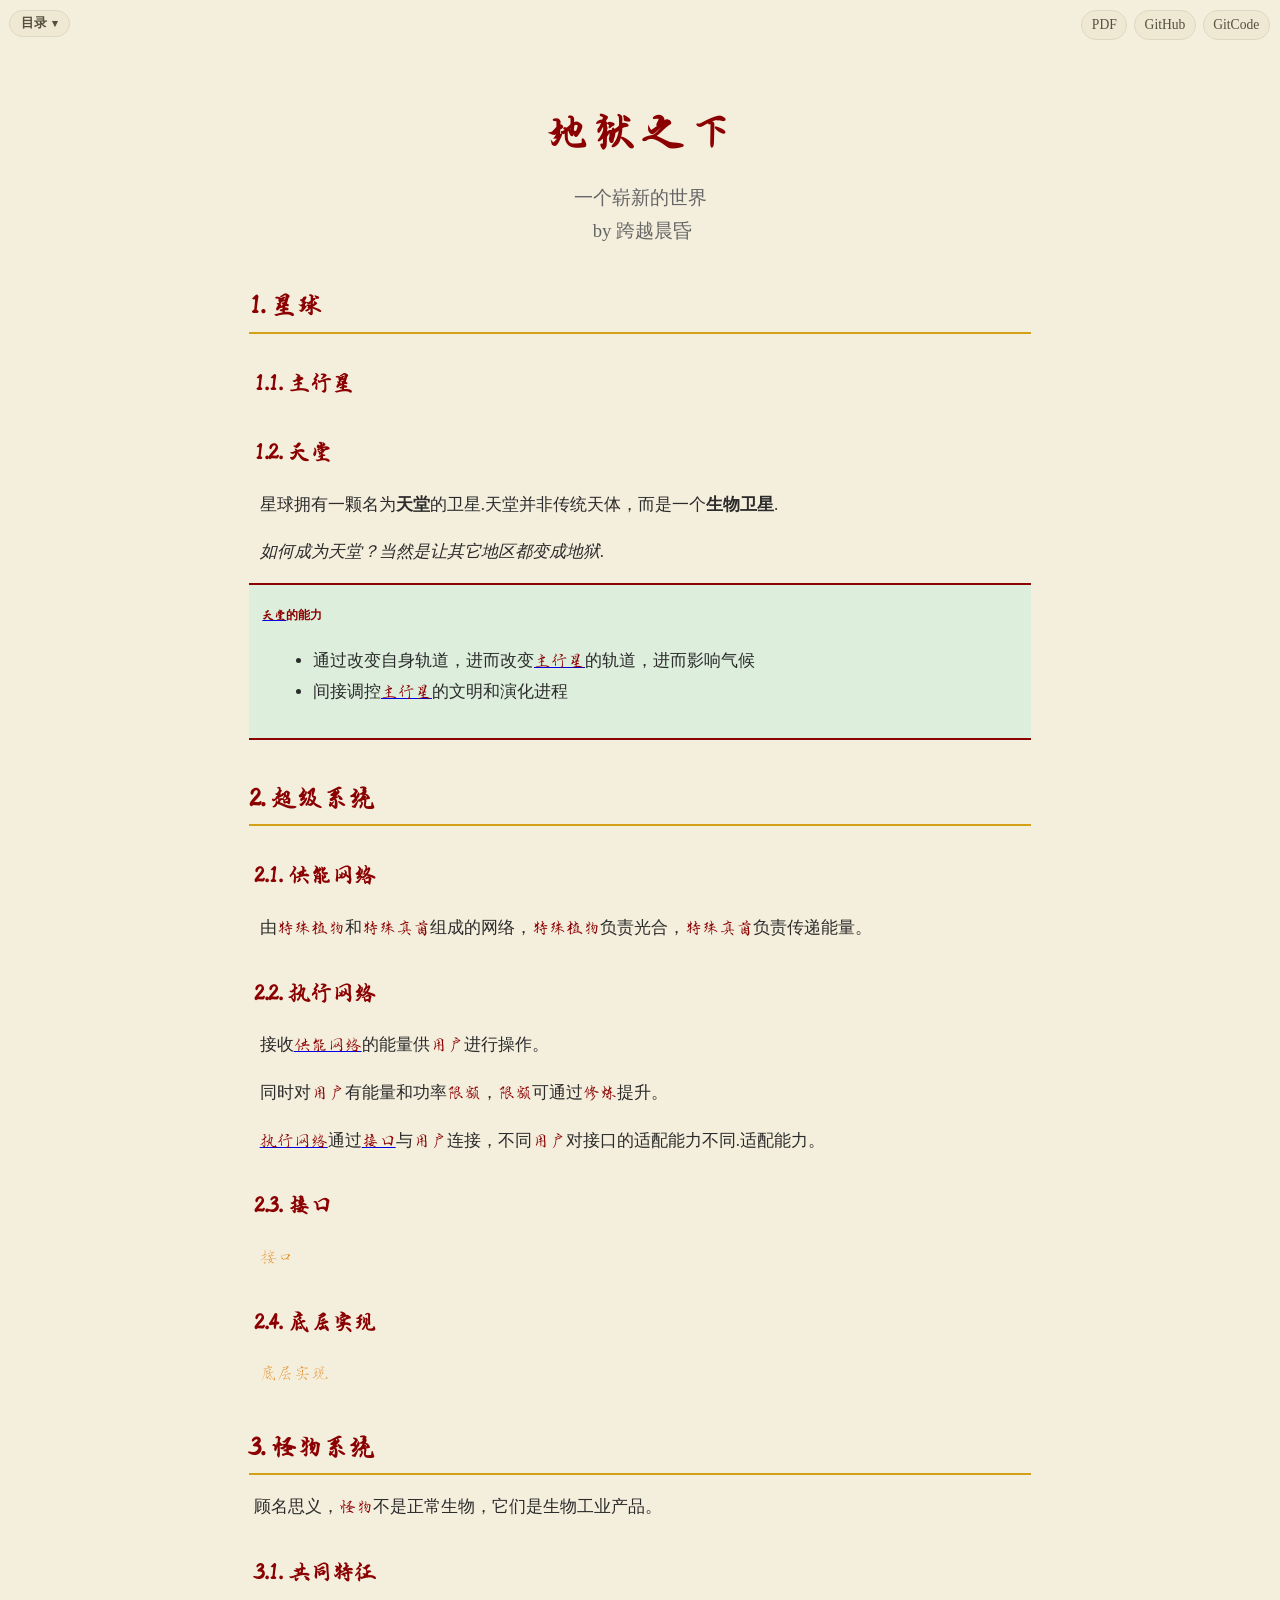
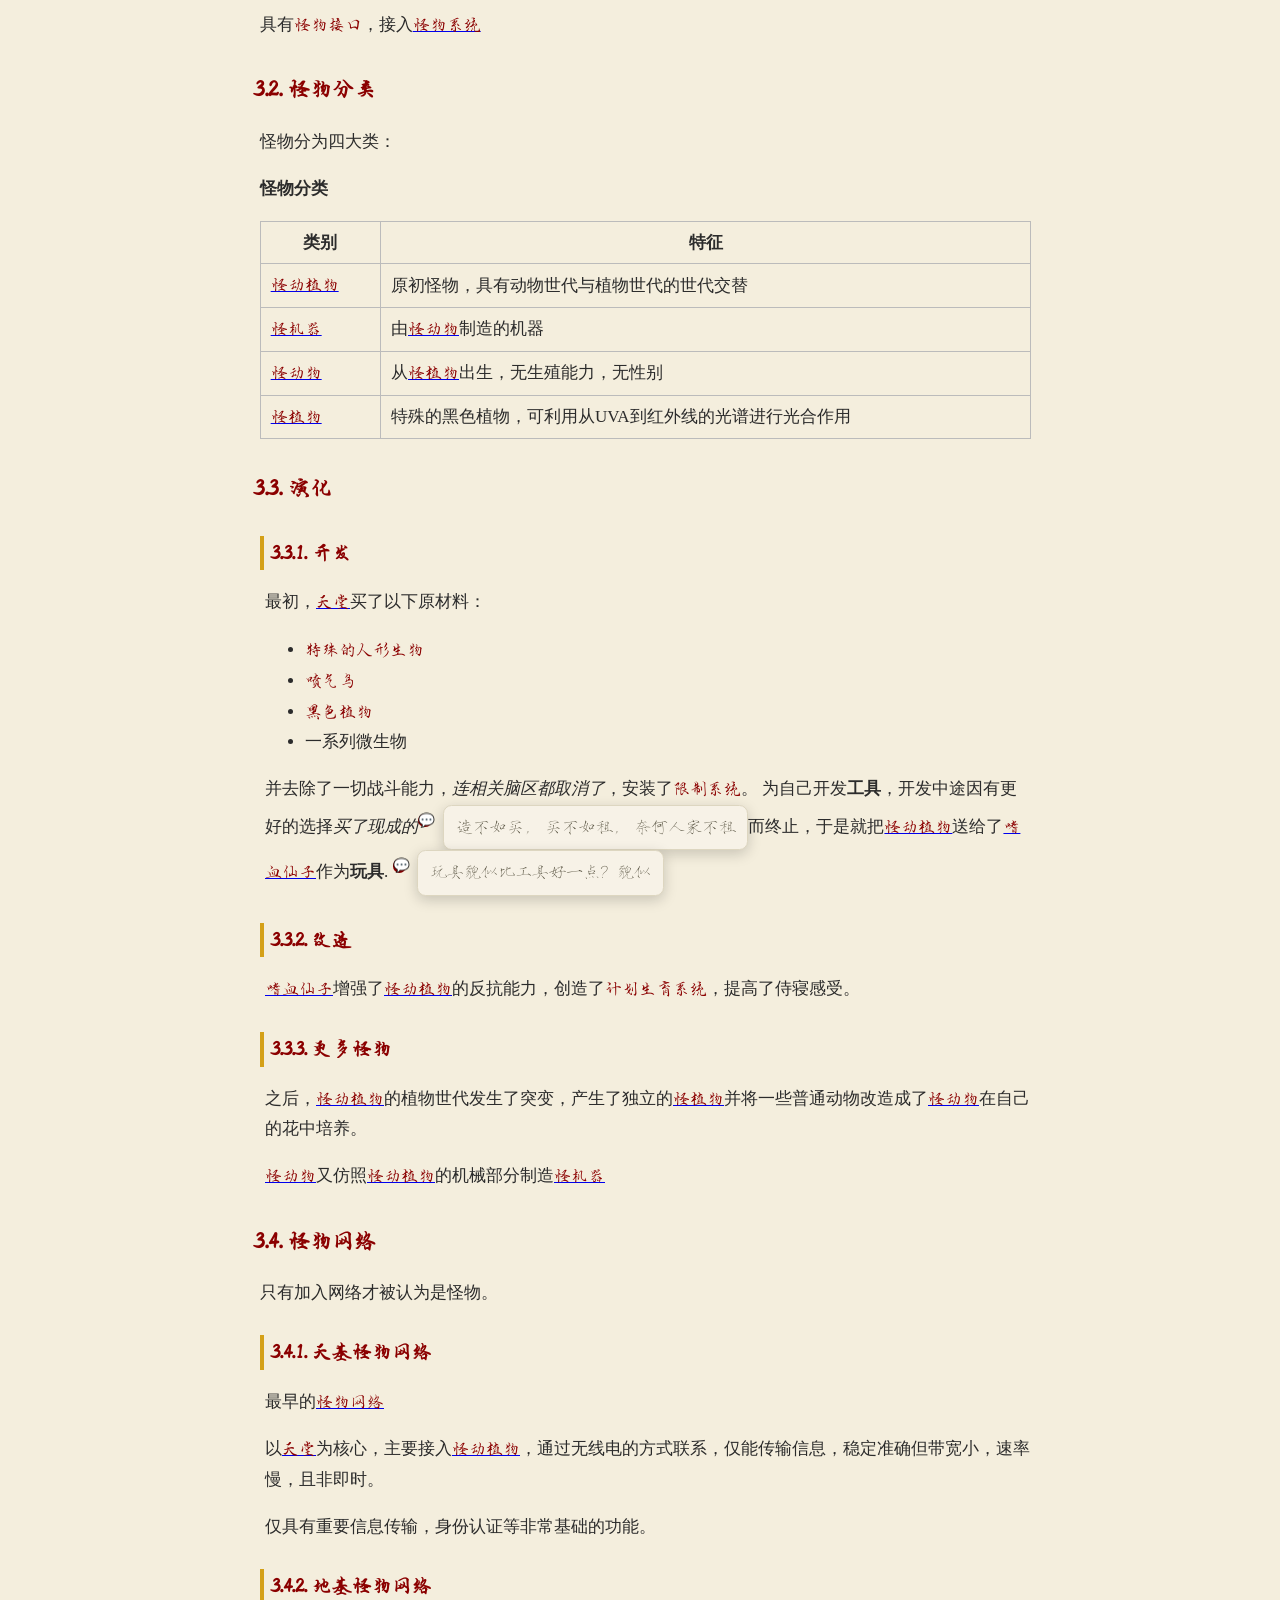
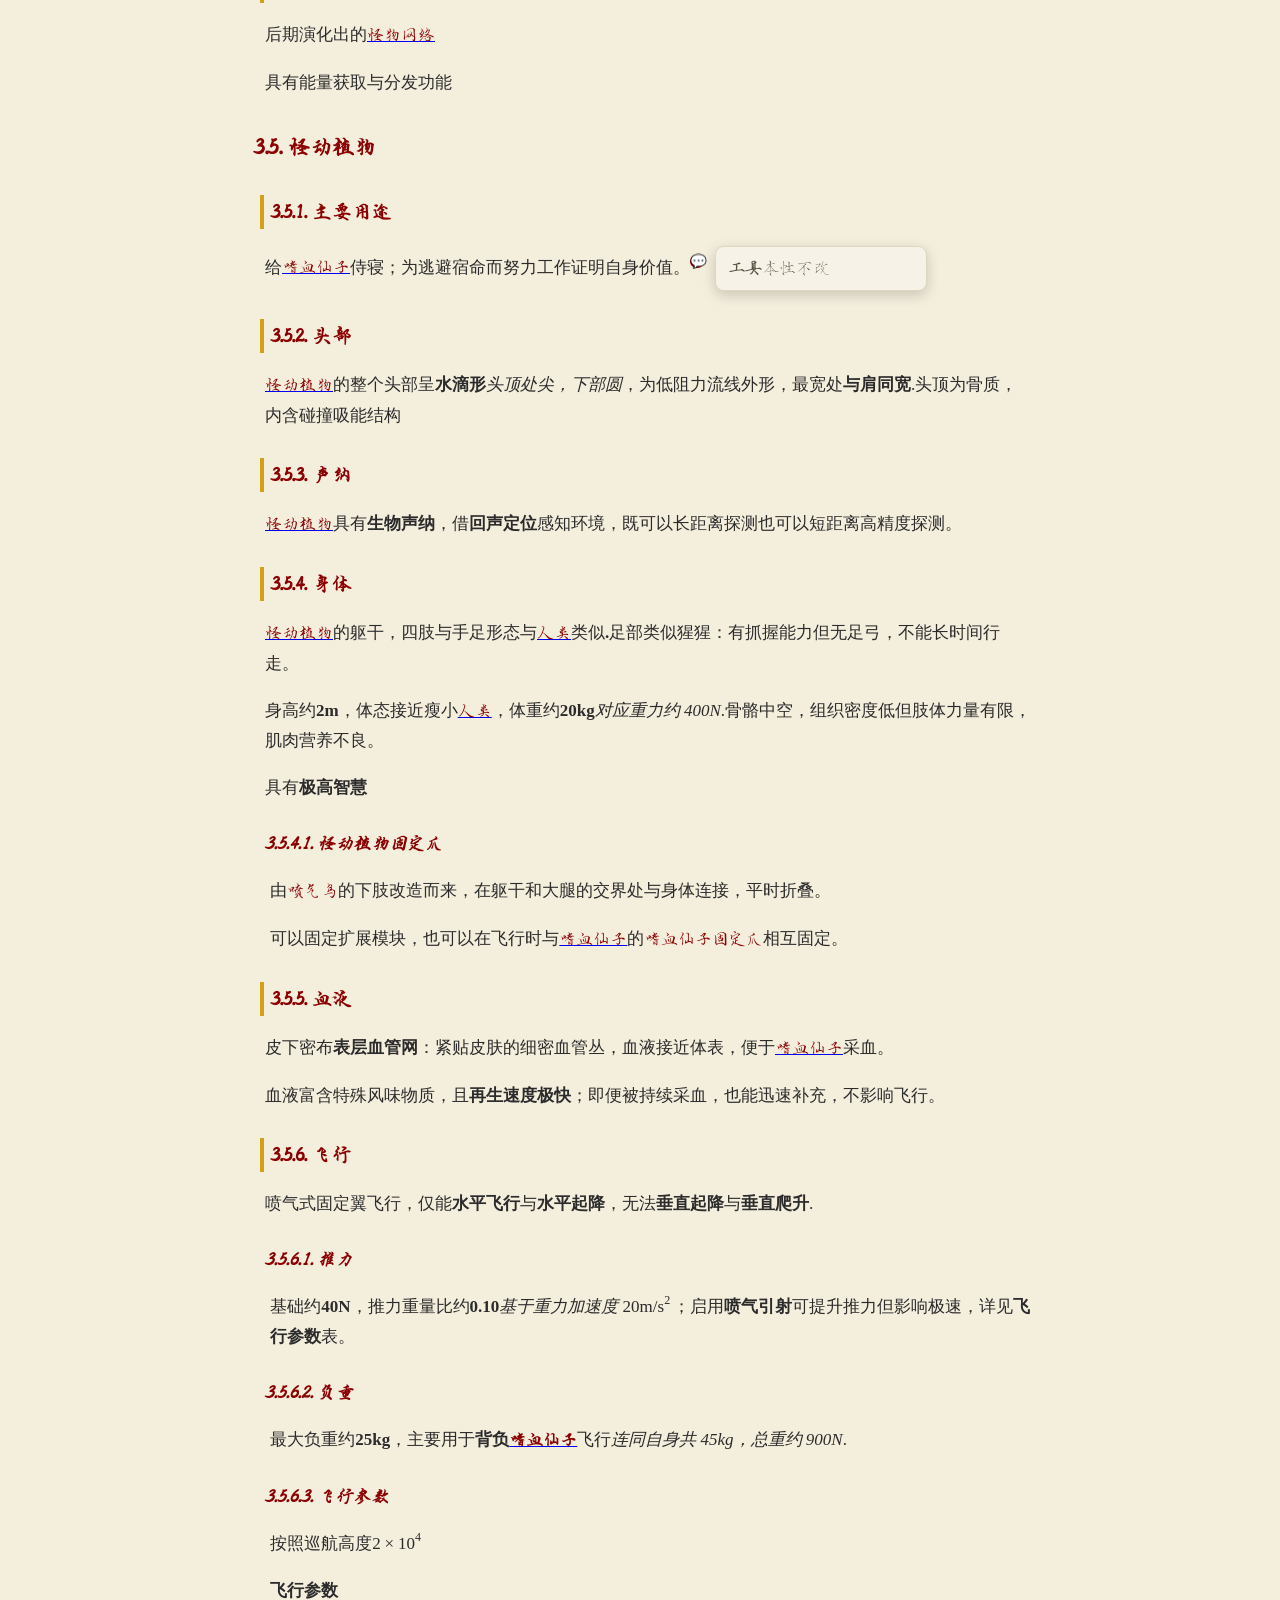
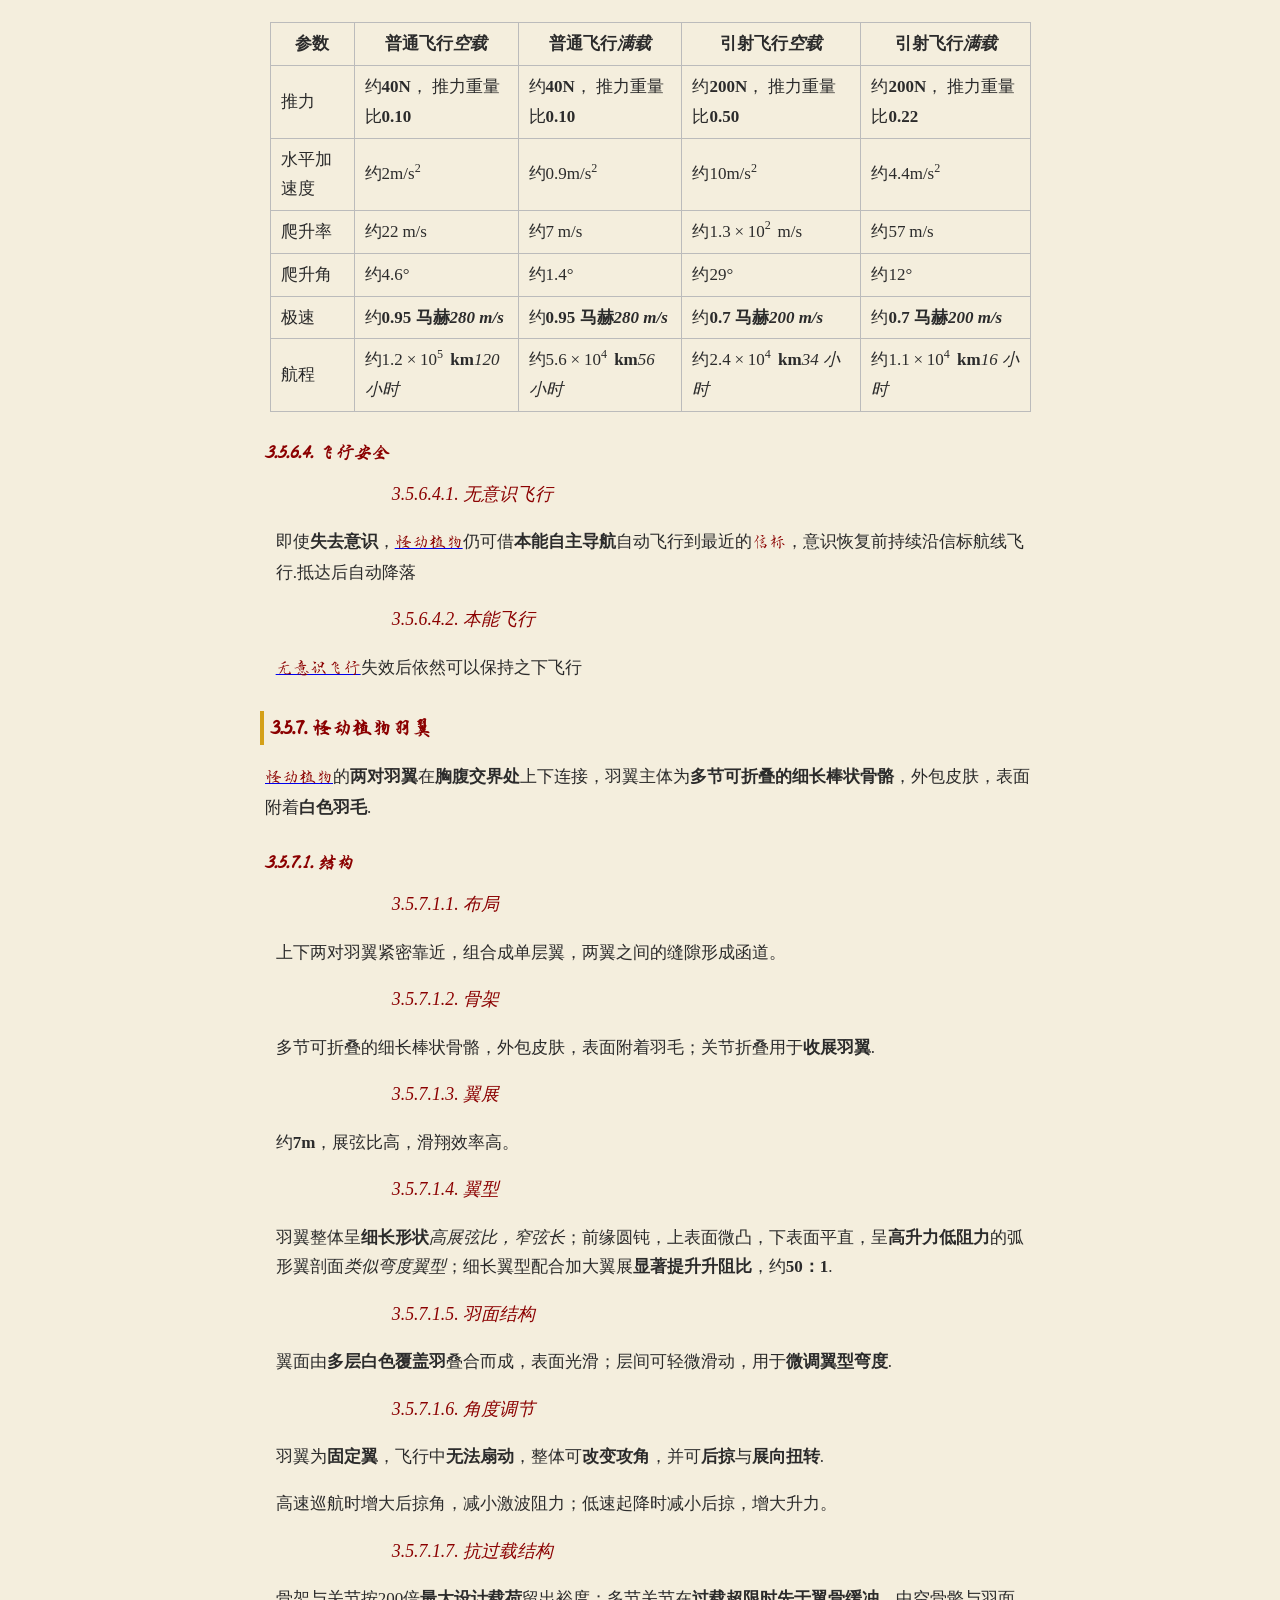
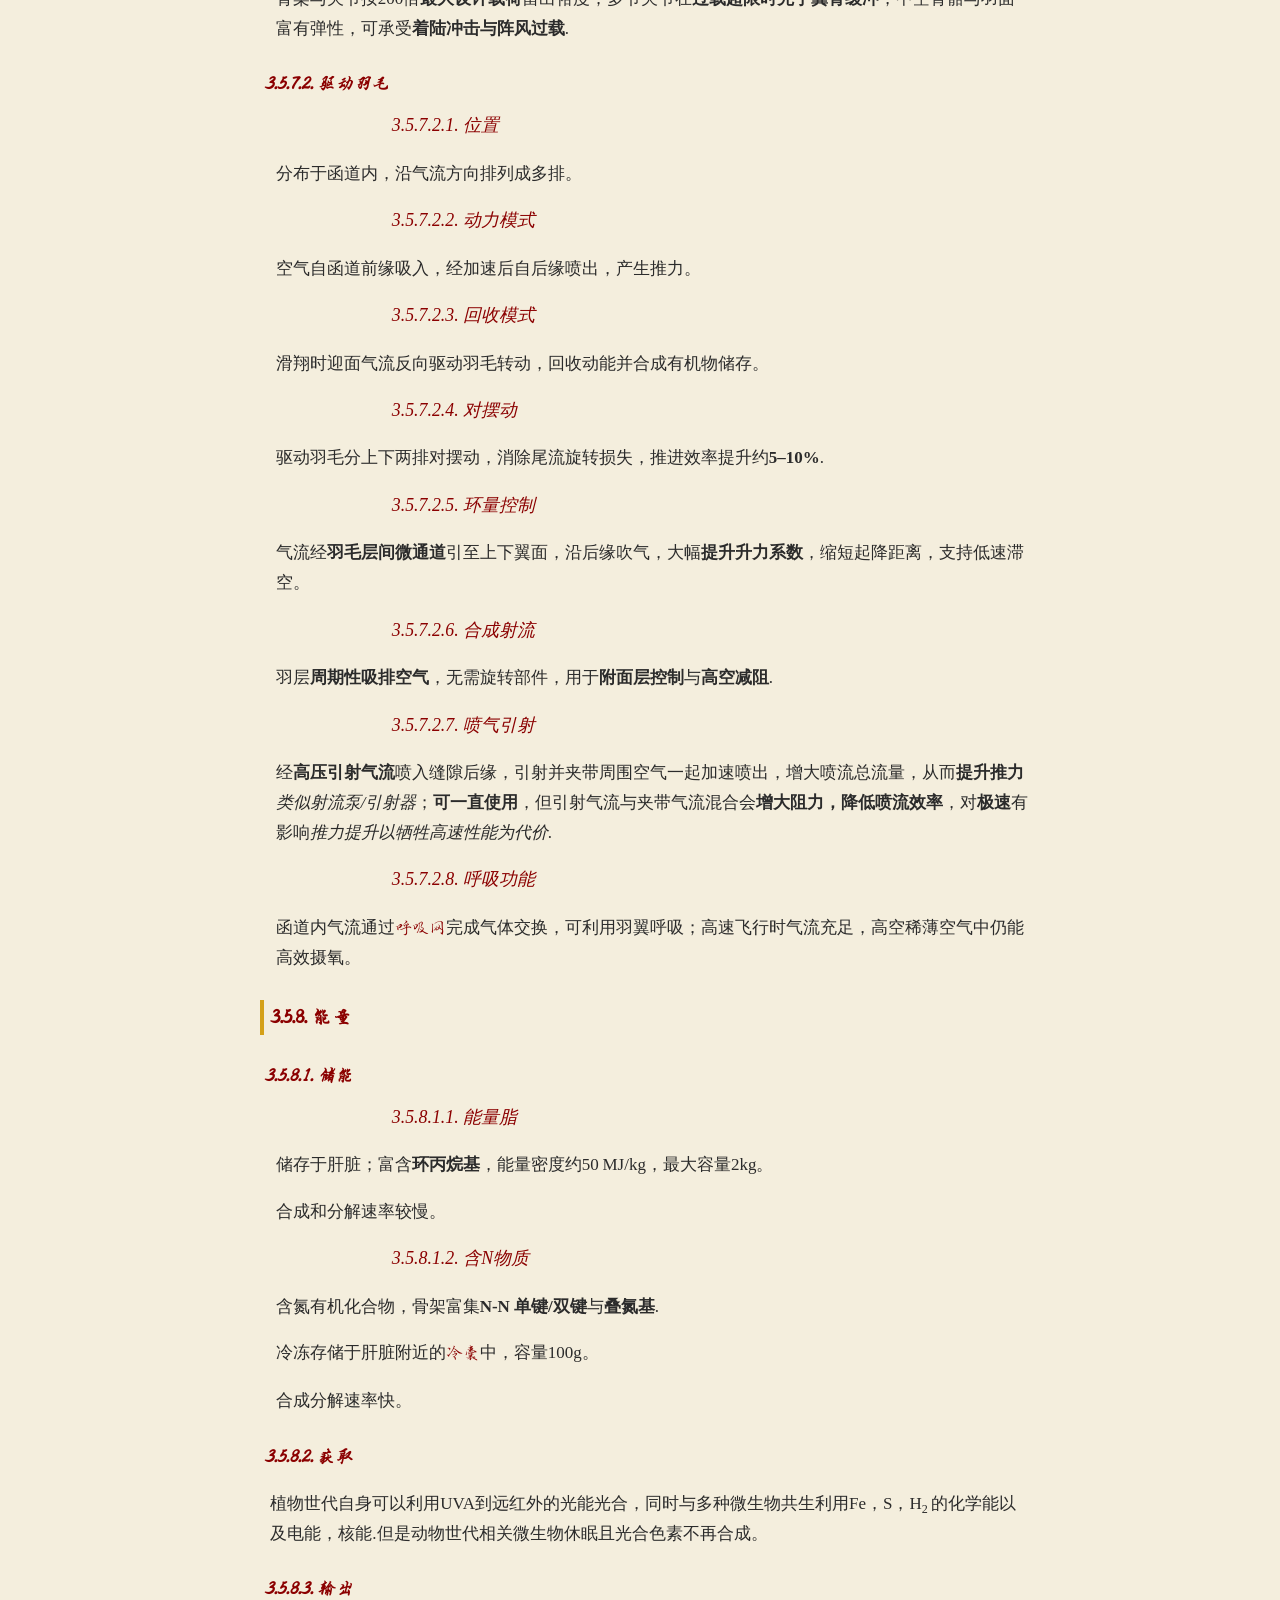
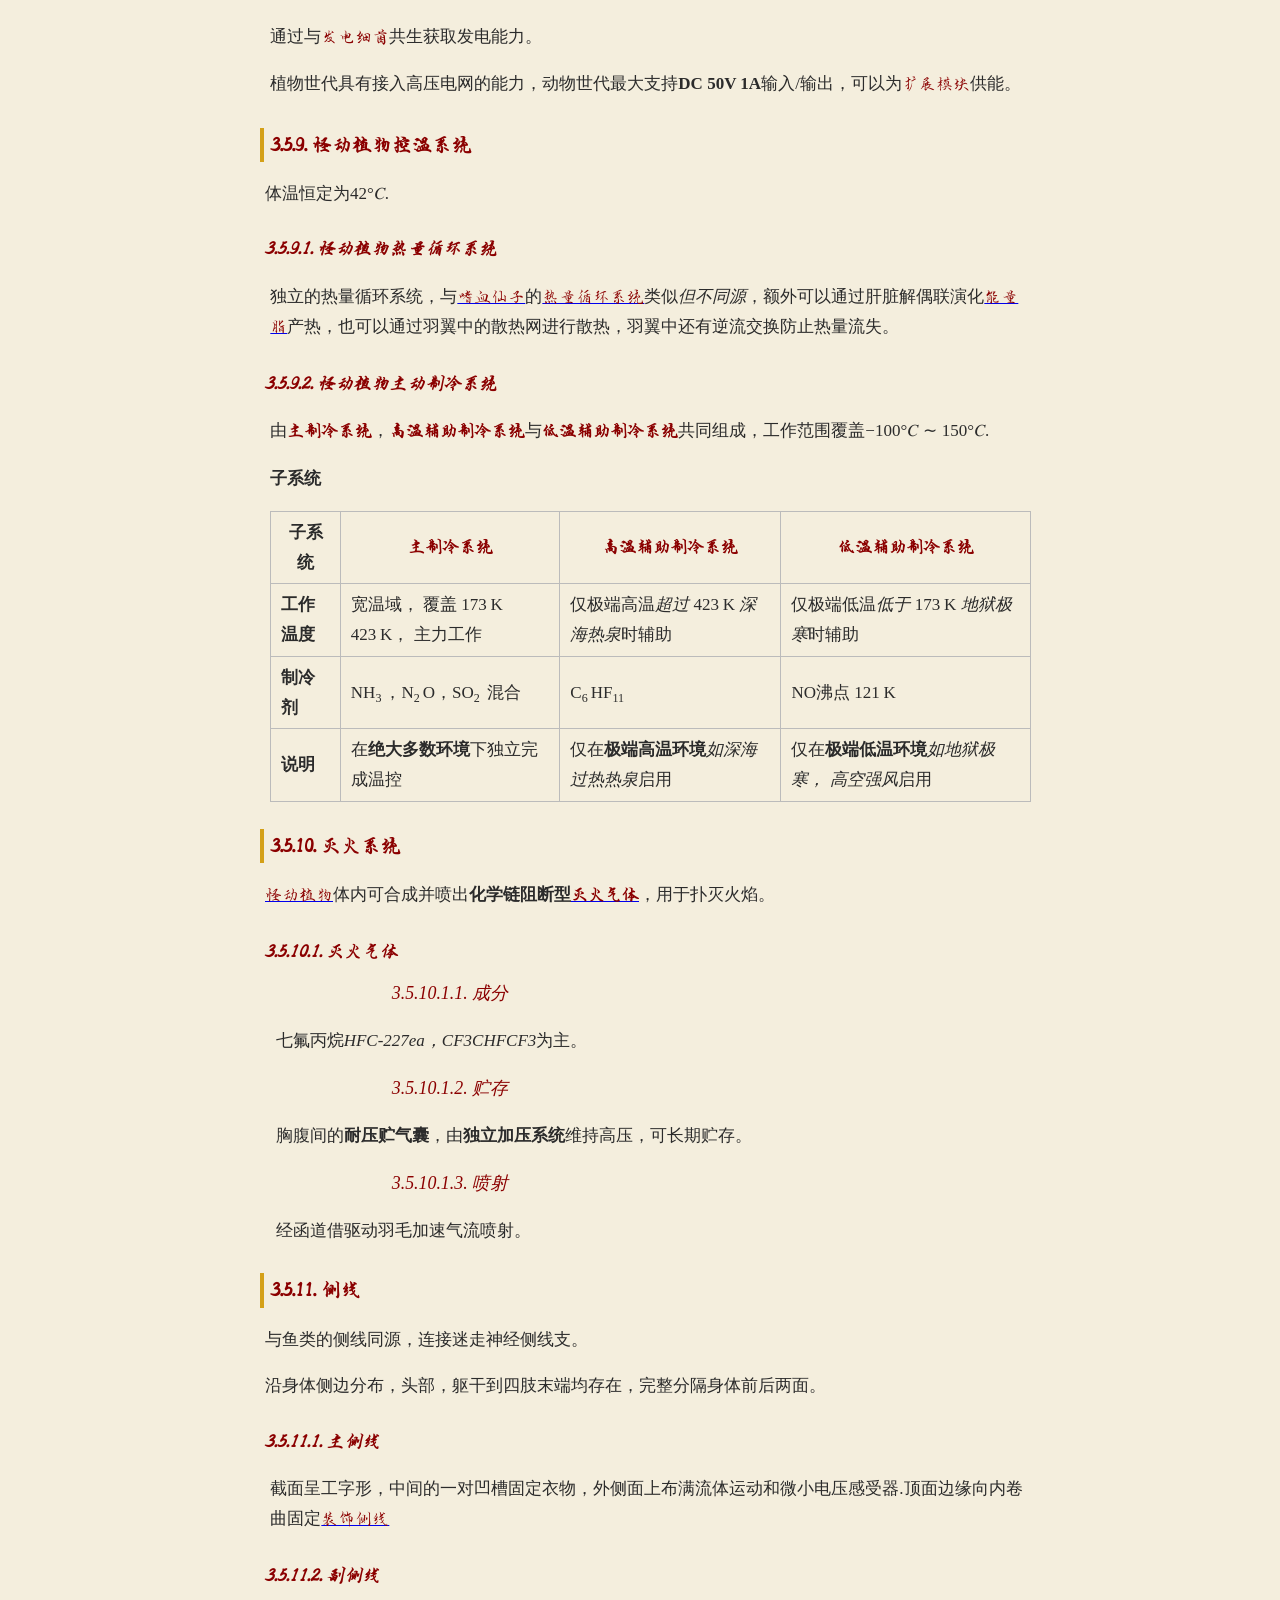
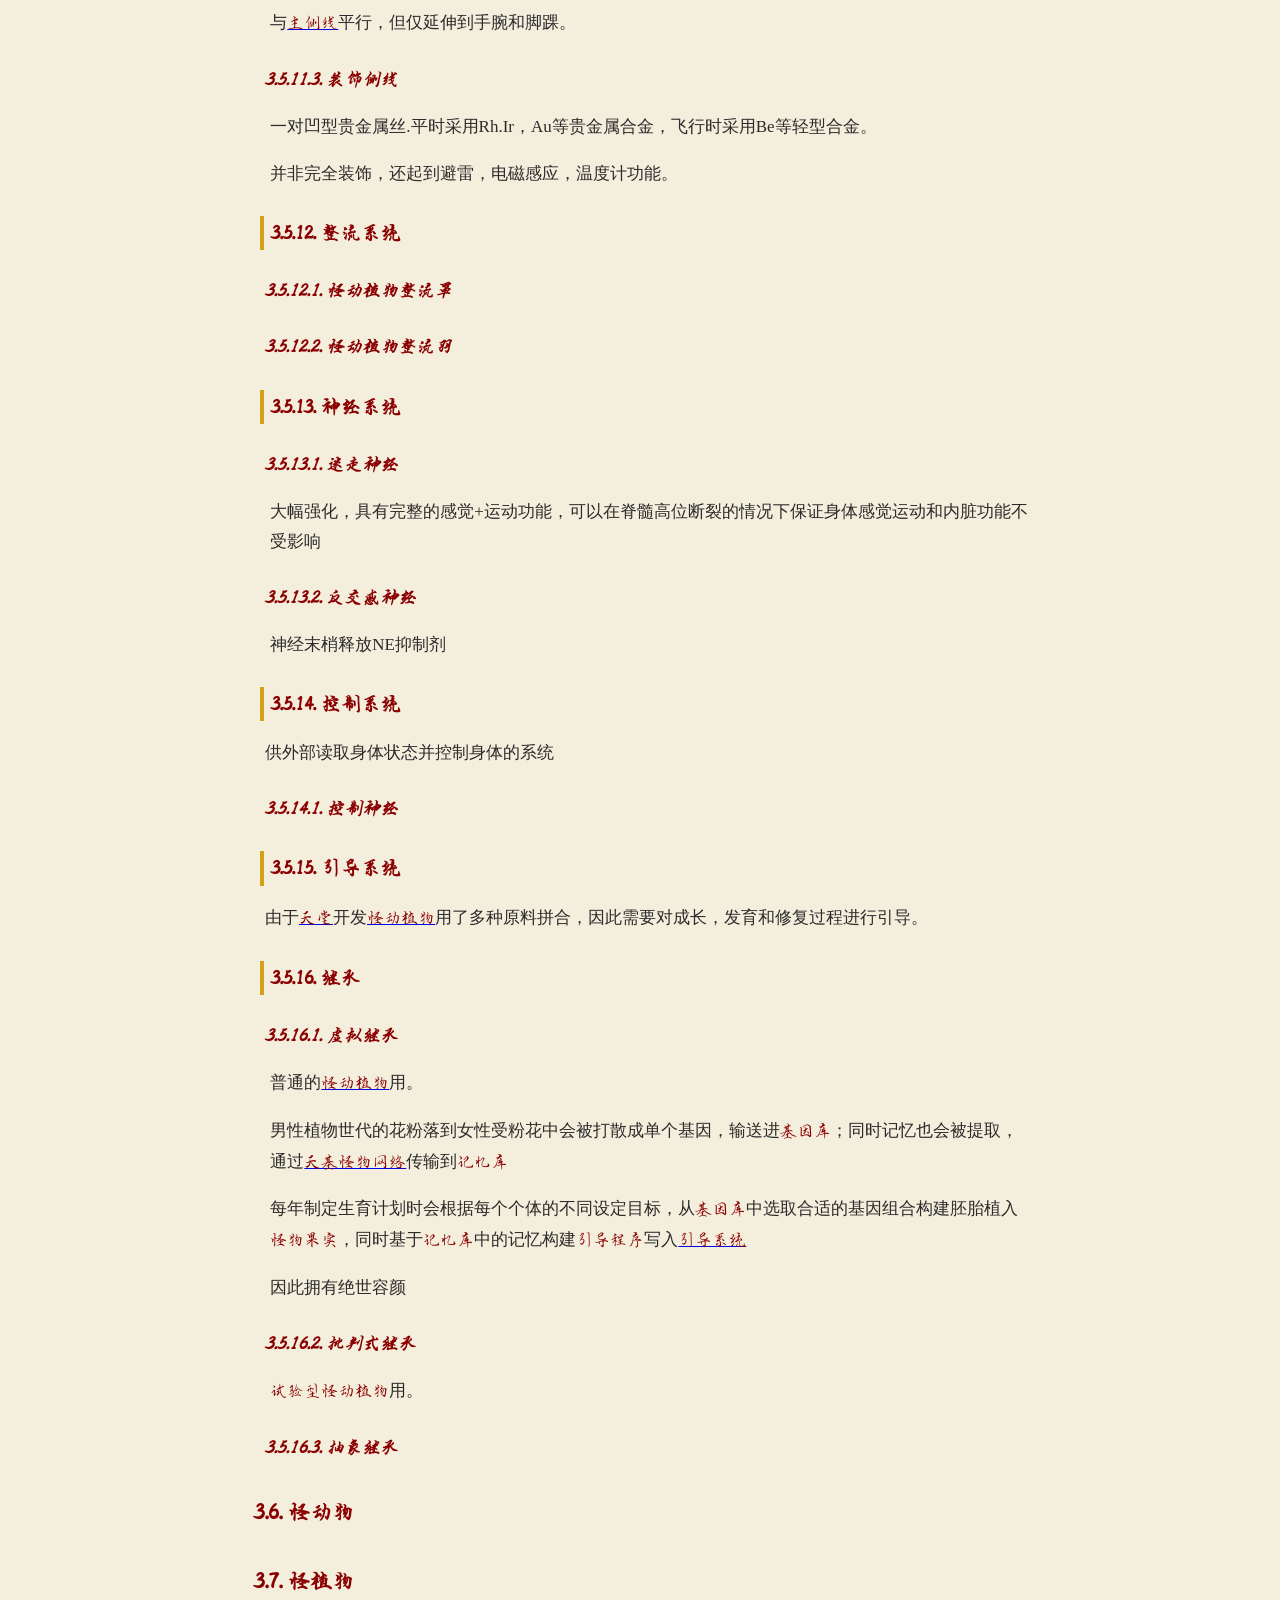
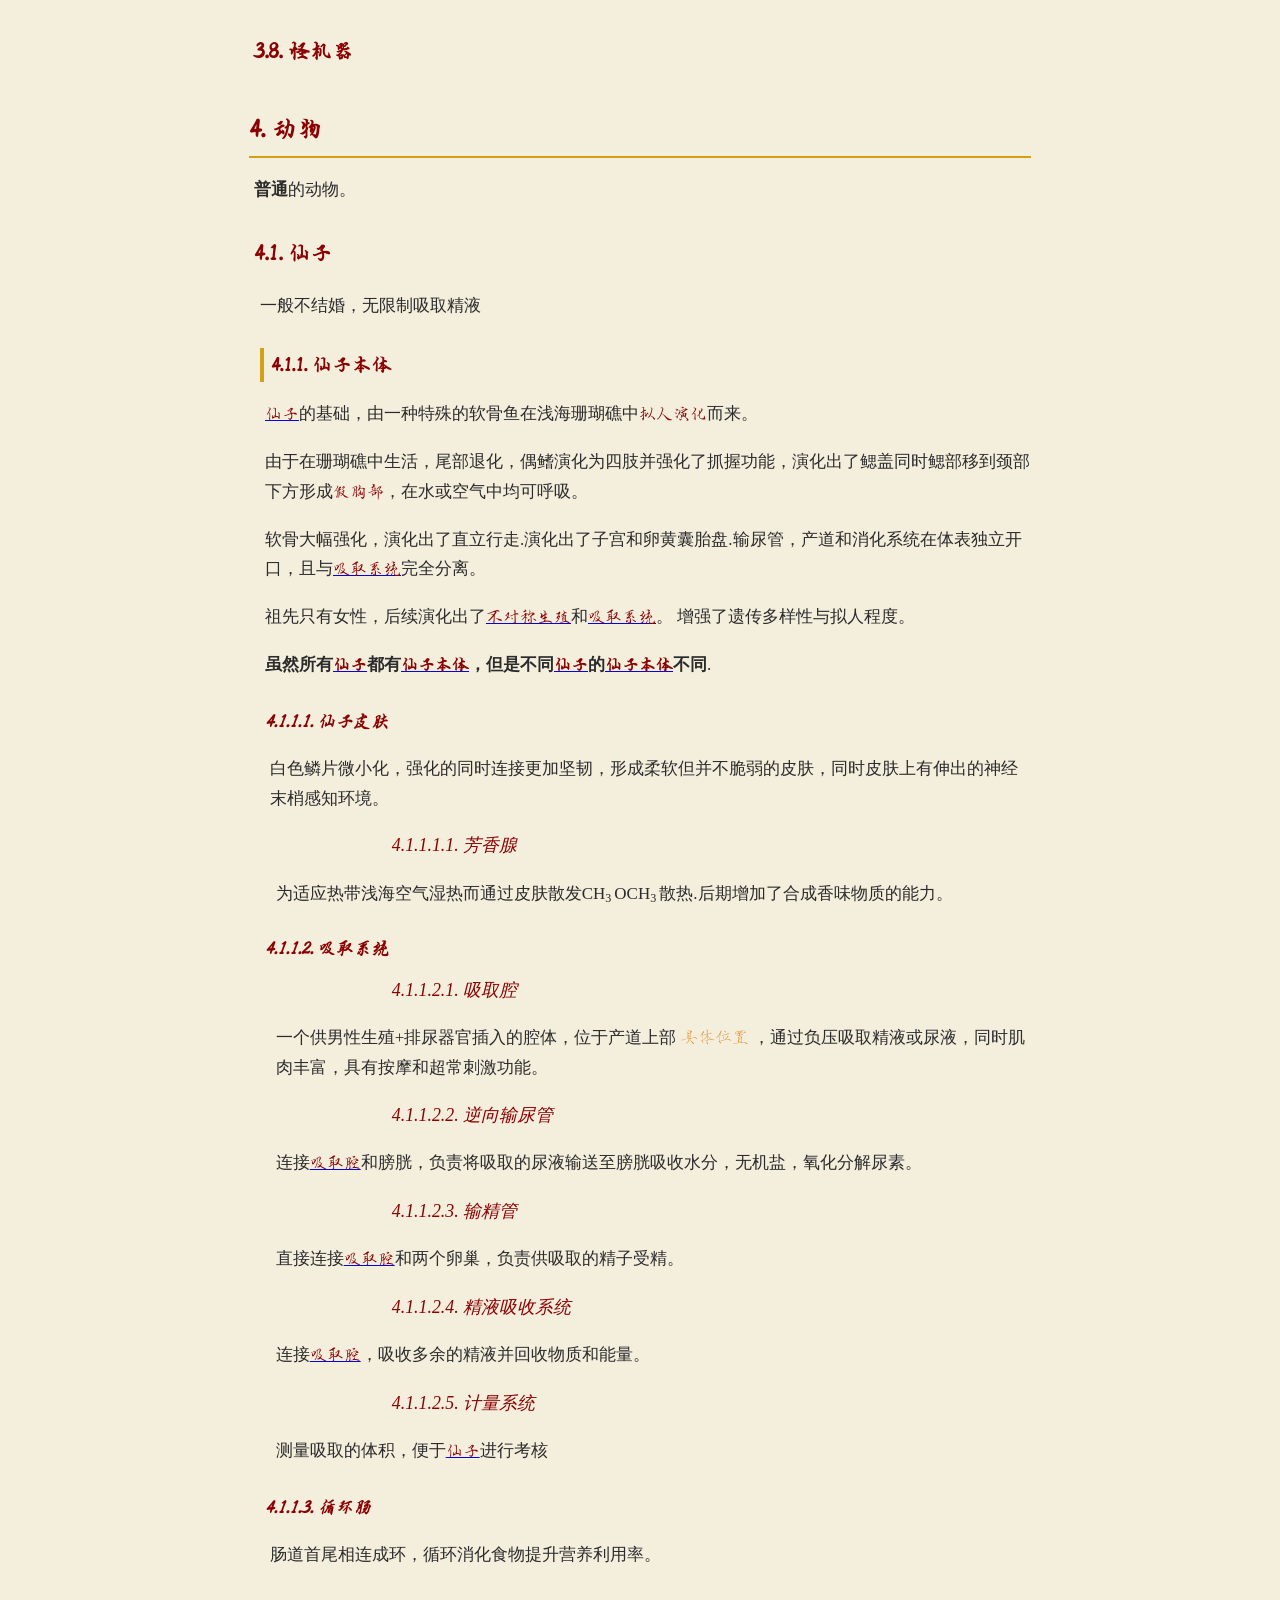
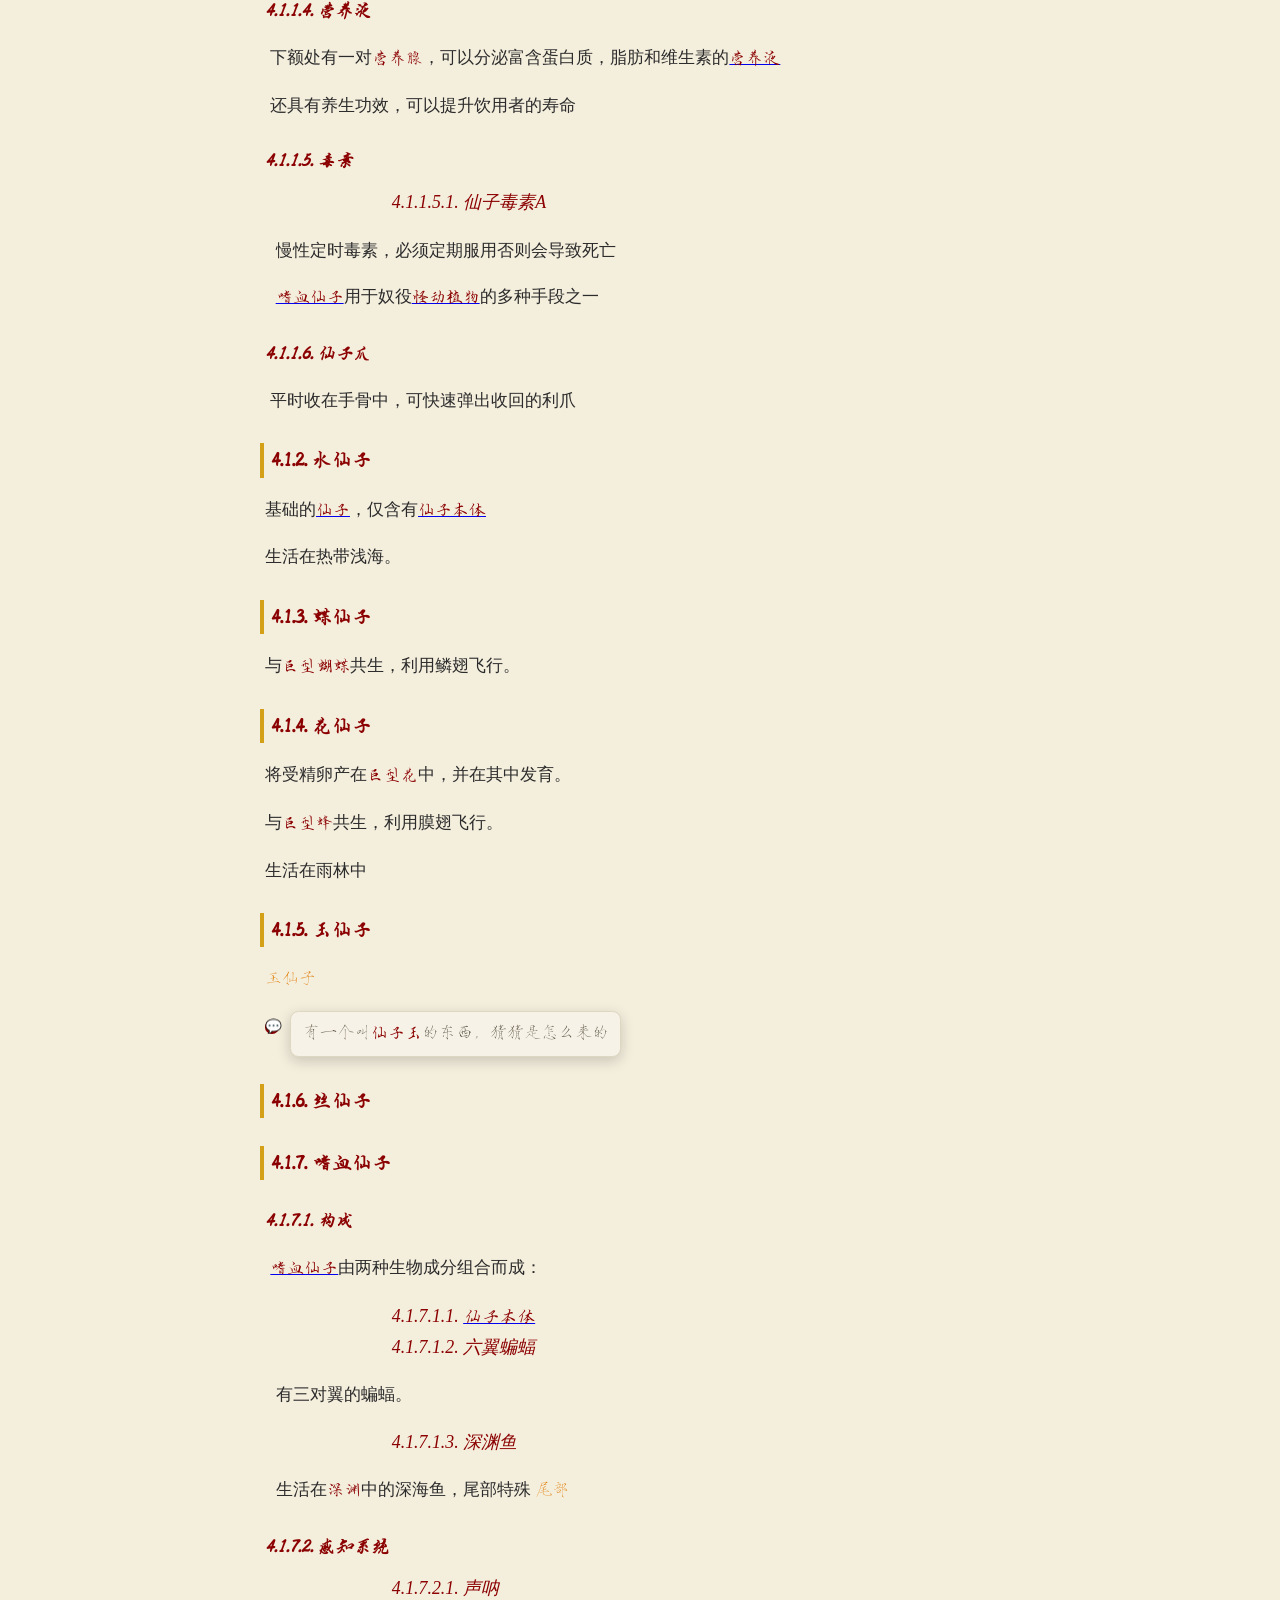
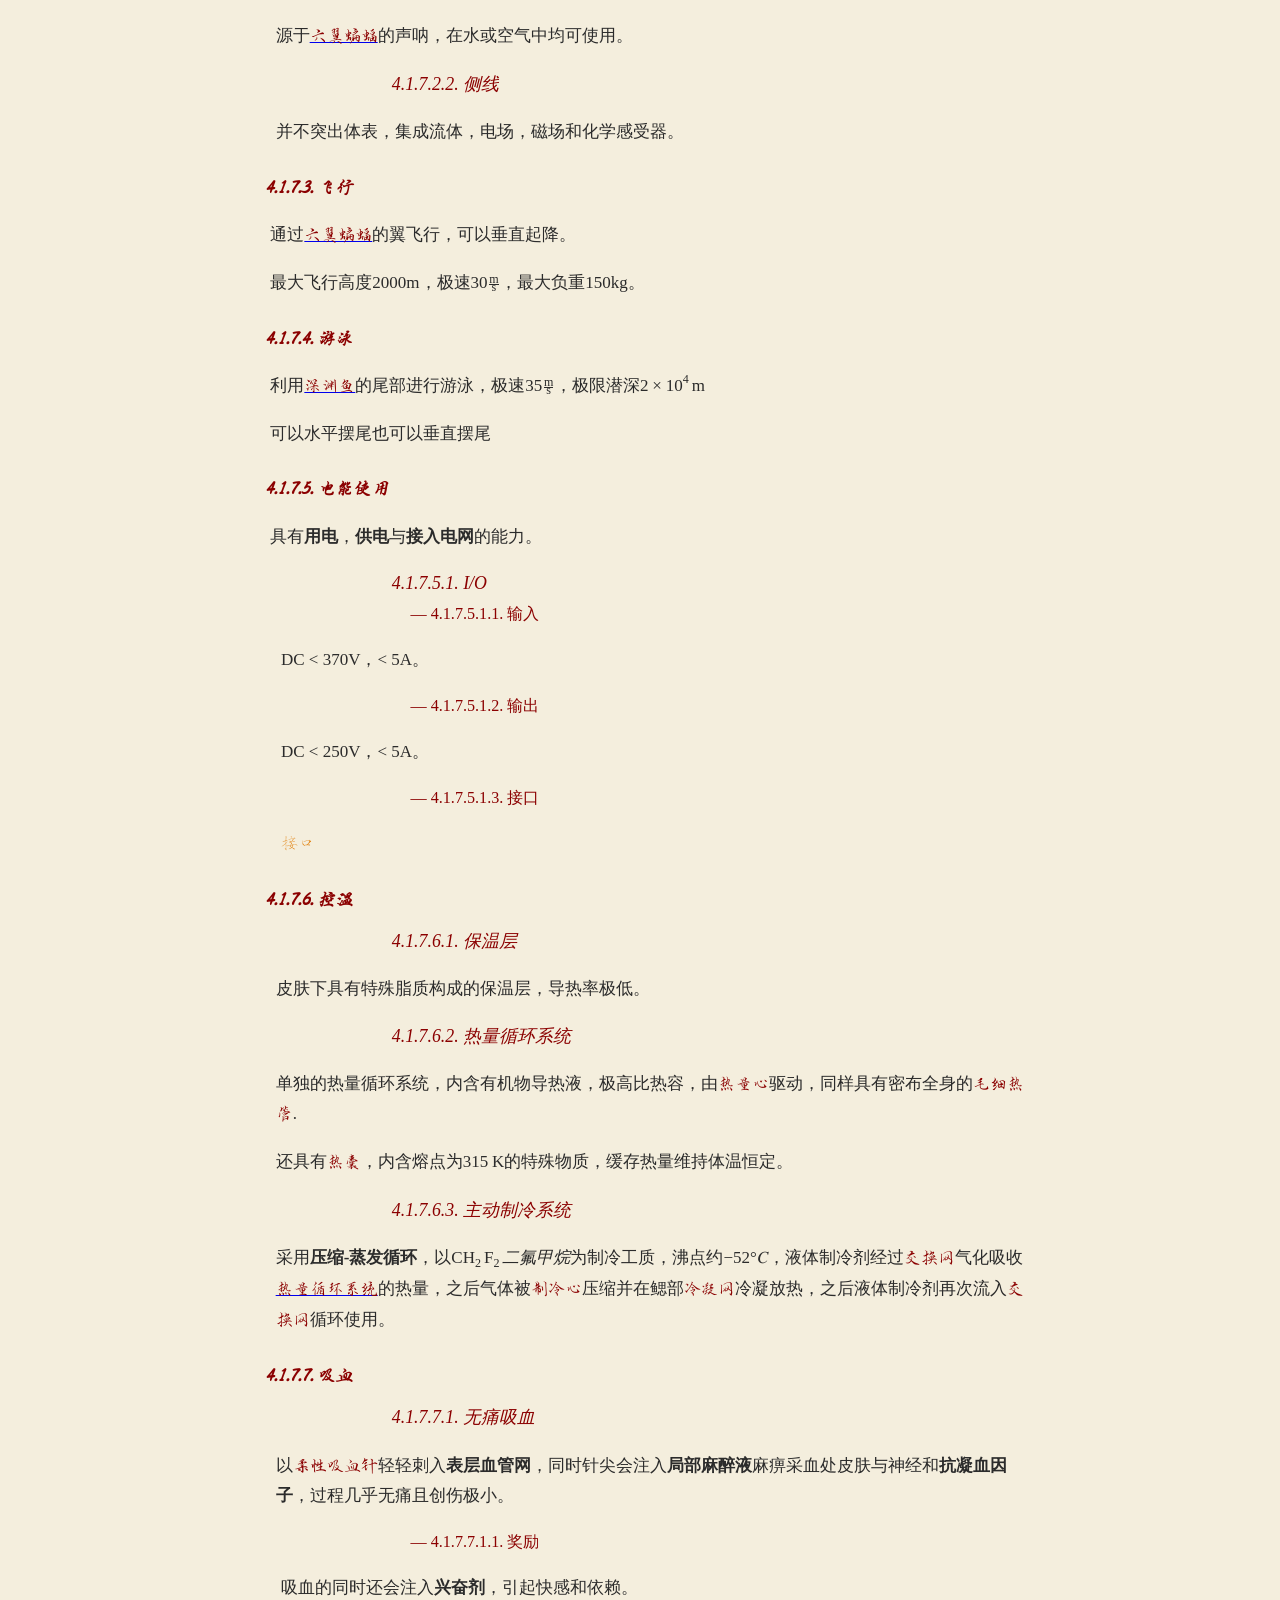
==== index.html @ bcf811b7 "网页构建:f0b53ff38ac2e10fc6f9bf31a48eb823d62f682c" ====
<!DOCTYPE html><html lang="zh"><head><meta charset="utf-8"><meta name="viewport" content="width=device-width, initial-scale=1"><title>地狱之下</title><meta name="authors" content="跨越晨昏"><style>/* Alignment */
mtable.right-align mtd,
mtable mtd.right-align,
mtable.left-align mtd.right-align,
mtable.aligned mtd:nth-child(odd) {
  justify-items: end;
  text-align: right;
}
mtable.cases mtd,
mtable.left-align mtd,
mtable mtd.left-align,
mtable.aligned mtd:nth-child(even),
math:is(:not([display])) > mtable.multiline-equation mtd {
  justify-items: start;
  text-align: left;
}
mtable.cases mtd,
mtable.aligned mtd,
mtable mtd.flushed,
mtable mtd.left-flush {
  padding-left: 0;
}
mtable.cases mtd,
mtable.aligned mtd,
mtable mtd.flushed,
mtable mtd.right-flush {
  padding-right: 0;
}

/* Tables */
mtable {
  math-style: inherit;
}
mtd {
  math-depth: auto-add;
  math-style: compact;
  math-shift: compact;
}

/* Equations */
mtable.multiline-equation mtd {
  math-depth: inherit;
  math-style: inherit;
  math-shift: inherit;
  padding: 0;
}
math > mtable.multiline-equation mtr:not(:last-child) mtd {
  padding-bottom: 0.5em;
}

/* Fractions */
mfrac {
  padding-inline: 0;
  margin-inline: 0.1em;
}

/* Accents */
mover[accent="true" i] > :first-child {
  font-feature-settings: "dtls";
}
mover.dotted[accent="true" i] > :first-child {
  font-feature-settings: "dtls" 0;
}

/* Other rules for scriptlevel, displaystyle and math-shift */
munder > :nth-child(2),
munderover > :nth-child(2) {
  math-shift: compact
}
munder[accentunder="true" i] > :not(:first-child),
mover[accent="true" i] > :not(:first-child) {
  math-depth: inherit;
  math-style: inherit;
  math-shift: inherit;
}</style></head><body><header class="uh-cover"><nav class="uh-site"><a class="uh-site-link" href="https://github.com/kych-net/UnderHell/releases/latest" title="下载 PDF(GitHub 最新发行版)" target="_blank">PDF</a> <a class="uh-site-link" href="https://github.com/kych-net/UnderHell" title="GitHub 仓库" target="_blank">GitHub</a> <a class="uh-site-link" href="https://gitcode.com/CrossDark/UnderHell" title="GitCode 仓库" target="_blank">GitCode</a></nav><h1 class="uh-title">地狱之下</h1><p class="uh-subtitle">一个崭新的世界<br><span style="white-space: pre-wrap">&#x20;</span>by 跨越晨昏</p></header><style>/* 网页模式样式:仿标准 PDF 视觉(单栏、羊皮纸底色、深红标题、楷体正文) */
/* 行评论字体:方正赵佶瘦金书(自托管全字库) */
@font-face {
  font-family: "zhaoji-shoujin";
  src: url("webfonts/zhaoji-shoujin.woff2") format("woff2");
  font-display: swap;
}

/* 标题字体子集(自托管 woff2,由 make web 复制到 webfonts/) */
@font-face {
  font-family: "duan-kaixiao";
  src: url("webfonts/duan-kaixiao-full.woff2") format("woff2");
  font-display: swap;
}

:root{--uh-body-font:'LXGW WenKai Mono','LXGW WenKai','PingFang SC','Hiragino Sans GB';--uh-comment-font:'zhaoji-shoujin','FZZhaoJiShouJinShuS','方正赵佶瘦金书 简','LXGW WenKai','PingFang SC';--uh-outline-font:'LXGW WenKai','LXGW WenKai Mono','Kaiti SC','PingFang SC';}
:root {
  --uh-red: #8b0000;
  --uh-yellow: #d4a017;
  --uh-paper: #f4eedd;   /* 与 PDF background.jpg 的主色一致 */
  --uh-ink: #2b2b2b;
}
html {
  /* 与 PDF 背景图主色一致(background.jpg 取样 ≈ #f3ead7) */
  background: var(--uh-paper);
}
body {
  max-width: 46em;
  margin: 0 auto;
  padding: 2.5em 1.5em 5em;
  font-family: var(--uh-body-font);
  color: var(--uh-ink);
  line-height: 1.75;
  font-size: 17px;
}
/* 层级缩进:一级标题不缩进;N 级标题及其下内容缩进 N-1 级 */
body { --uh-indent: 2em; }
h2, .lv-2 { margin-left: var(--uh-indent); }
h3, .lv-3 { margin-left: calc(var(--uh-indent) * 2); }
h4, .lv-4 { margin-left: calc(var(--uh-indent) * 3); }
h5, .lv-5 { margin-left: calc(var(--uh-indent) * 4); }
h6, .lv-6 { margin-left: calc(var(--uh-indent) * 5); }

/* 标题:深红 + 楷体(标题字体),层级仿 PDF */
h1, h2, h3, h4, h5, h6 {
  color: var(--uh-red);
  font-family: "duan-kaixiao", "DuanNingMaoBiXiaoKai", "Kaiti SC", "STKaiti", serif;
  font-weight: 600;
  margin: 1.4em 0 0.6em;
}
h1 { font-size: 1.9em; text-align: center; }
h2 {
  font-size: 1.5em;
  border-bottom: 2px solid var(--uh-yellow);  /* 仿 PDF 黄色下划线 */
  padding-bottom: 0.15em;
}
h3 { font-size: 1.3em; }
h4 { font-size: 1.15em; border-left: 4px solid var(--uh-yellow); padding-left: 0.4em; }
h5 { font-size: 1.05em; font-style: italic; }
h6 { font-size: 0.95em; }
/* 五/六级标题(显式 div[role=heading]) */
.lv-5 {
  font-size: 1.05em;
  font-style: italic;
  color: var(--uh-red);
  margin-left: calc(var(--uh-indent) * 4);
}
.lv-6 {
  font-size: 0.95em;
  color: var(--uh-red);
  margin-left: calc(var(--uh-indent) * 5);
}
/* 封面标题块 */
.uh-cover { text-align: center; margin: 3em 0 2em; }
.uh-title {
  font-size: 2.6em !important;
  color: var(--uh-red) !important;
  border: none !important;
  margin: 0 !important;
  letter-spacing: 0.08em;
}
.uh-subtitle { color: #666; font-size: 1.1em; margin-top: 0.6em; }
/* 表格:仿 PDF 细灰边框 */
table { border-collapse: collapse; width: 100%; margin: 1em 0; }
td, th { border: 0.5pt solid #bbb; padding: 6px 10px; }
/* 引用/提示框近似 */
blockquote { border-left: 4px solid var(--uh-yellow); margin: 1em 0; padding: 0.2em 1em; background: #efe7d2; }
/* 图片居中 */
img { max-width: 100%; height: auto; display: block; margin: 1em auto; }
/* 内联代码 */
code { background: #ece5d3; padding: 0.1em 0.35em; border-radius: 3px; font-size: 0.9em; }
/* 元素(核心概念):深红 + 标题字体,与 PDF 一致 */
.uh-element { color: var(--uh-red); font-family: "duan-kaixiao", "DuanNingMaoBiXiaoKai", "Kaiti SC", "STKaiti", serif; }


/* 浮动目录:仿"行评论浮泡" — 静态小浮泡,悬停/聚焦展开目录面板 */
.uh-toc {
  position: fixed;
  left: 0.6em; top: 0.6em;
  z-index: 30;
  max-width: min(16em, 80vw);
  max-height: 85vh;
  overflow-y: auto;
  font-size: 0.9em;
}
.uh-toc-head {
  display: inline-flex;
  align-items: center; gap: 0.4em;
  background: #efe7d2e6;
  border: 1px solid #ddd6c0;
  border-radius: 999px;
  padding: 0.25em 0.8em;
  cursor: pointer;
  color: #55503e;
  font-weight: 600;
}
.uh-toc-head::after { content: "▾"; font-size: 0.8em; }
.uh-toc-body {
  display: none;
  font-family: var(--uh-outline-font);
  margin-top: 0.35em;
  background: #f7f2e7f2;
  border: 1px solid #ddd6c0;
  border-radius: 0.6em;
  padding: 0.6em 0.8em;
  line-height: 1.6;
}
.uh-toc-body ol { list-style: none; margin: 0; padding-left: 1em; }
.uh-toc-body a { color: inherit; text-decoration: none; display: block; }
.uh-toc-body a:hover { color: var(--uh-red); }
/* 点击目录头开合全靠 .uh-open class(由下方 JS 切换) */
.uh-toc.uh-open .uh-toc-body { display: block; }

/* 提示框:仿 PDF(绿底,上下深红边) */
.uh-tipbox {
  background: #ddeedd;
  border-top: 2pt solid var(--uh-red);
  border-bottom: 2pt solid var(--uh-red);
  padding: 10pt;
  margin: 1em 0;
}
.uh-tipbox-title {
  font-variant-caps: all-small-caps;
  color: var(--uh-red);
  font-weight: 700;
  margin-bottom: 0.3em;
}

/* 评论:灰色标题字体(与 PDF 一致) */
/* 行评论:仿 wikidot 浮泡 — 💬 触发点,点击/聚焦弹出面板;宽屏默认充满右侧展开 */
.uh-comment { position: relative; display: inline; }
.uh-comment-trigger {
  display: inline-block;
  width: 1em; height: 1em;
  line-height: 1em;
  text-align: center;
  border-radius: 50%;
  background: var(--uh-red, #9d2b2b);
  color: #fff;
  font-size: 0.8em;
  cursor: help;
  user-select: none;
  vertical-align: super;
}
.uh-comment-panel {
  display: none;
  position: absolute;
  left: 1.6em; bottom: calc(100% + 0.3em);
  min-width: 11em; max-width: 24em;
  background: #f7f2e7;
  border: 1px solid #ddd6c0;
  border-radius: 0.5em;
  padding: 0.4em 0.7em;
  box-shadow: 0 4px 14px rgba(0,0,0,.18);
  font-family: var(--uh-comment-font);
  color: #55503e;
  z-index: 40;
}
.uh-comment-trigger:hover + .uh-comment-panel,
.uh-comment-trigger:focus + .uh-comment-panel { display: block; }
/* 宽屏:行评论面板默认展开、显示在触发点右侧 */
@media (min-width: 1100px) {
  .uh-comment-panel {
    display: inline-block;
    position: static;
    vertical-align: middle;
    margin-left: 0.4em;
    max-width: 26em;
  }
  .uh-comment-trigger:hover + .uh-comment-panel,
  .uh-comment-trigger:focus + .uh-comment-panel { display: inline-block; }
}
/* 页面底部 ICP 备案号 */
.uh-icp {
  margin: 3em 0 1.2em;
  text-align: center;
  font-size: 0.8em;
  color: #55503e;
}
.uh-icp a { color: inherit; text-decoration: none; }
.uh-icp a:hover { color: var(--uh-red); }
/* 右上角固定导航:PDF 下载 + 仓库链接 */
.uh-site {
  position: fixed;
  top: 0.6em; right: 0.6em;
  z-index: 35;
  display: flex;
  gap: 0.4em;
}
.uh-site-link {
  display: inline-block;
  padding: 0.15em 0.7em;
  border-radius: 999px;
  background: #efe7d2e6;
  border: 1px solid #ddd6c0;
  color: #55503e;
  font-size: 0.8em;
  text-decoration: none;
}
.uh-site-link:hover { color: var(--uh-red); border-color: var(--uh-red); }
/* 行内 TODO:瘦金体(同 评论 字体) */
.uh-todo { color: var(--uh-orange, orange); font-family: var(--uh-comment-font); }
:root { --uh-orange: #e07b00; }
</style><aside class="uh-toc"><button class="uh-toc-head" aria-expanded="false">目录</button><div class="uh-toc-body"><nav role="doc-toc"><div style="margin-left: 0pt"><span style="display: block; font-variant-caps: small-caps"><h2>目录</h2></span></div><ol style="list-style-type: none"><li><div><a href="#loc-1"><span class="prefix">1.</span> 星球</a></div><ol style="list-style-type: none"><li><a href="#主行星"><span class="prefix">1.1.</span> 主行星</a></li><li><a href="#天堂"><span class="prefix">1.2.</span> 天堂</a></li></ol></li><li><div><a href="#超级系统"><span class="prefix">2.</span> 超级系统</a></div><ol style="list-style-type: none"><li><a href="#供能网络"><span class="prefix">2.1.</span> 供能网络</a></li><li><a href="#执行网络"><span class="prefix">2.2.</span> 执行网络</a></li><li><a href="#接口"><span class="prefix">2.3.</span> 接口</a></li><li><a href="#loc-2"><span class="prefix">2.4.</span> 底层实现</a></li></ol></li><li><div><a href="#怪物系统"><span class="prefix">3.</span> 怪物系统</a></div><ol style="list-style-type: none"><li><a href="#loc-3"><span class="prefix">3.1.</span> 共同特征</a></li><li><a href="#loc-4"><span class="prefix">3.2.</span> 怪物分类</a></li><li><div><a href="#loc-5"><span class="prefix">3.3.</span> 演化</a></div><ol style="list-style-type: none"><li><a href="#loc-6"><span class="prefix">3.3.1.</span> 开发</a></li><li><a href="#loc-7"><span class="prefix">3.3.2.</span> 改造</a></li><li><a href="#loc-8"><span class="prefix">3.3.3.</span> 更多怪物</a></li></ol></li><li><div><a href="#怪物网络"><span class="prefix">3.4.</span> 怪物网络</a></div><ol style="list-style-type: none"><li><a href="#天基怪物网络"><span class="prefix">3.4.1.</span> 天基怪物网络</a></li><li><a href="#地基怪物网络"><span class="prefix">3.4.2.</span> 地基怪物网络</a></li></ol></li><li><div><a href="#怪动植物"><span class="prefix">3.5.</span> 怪动植物</a></div><ol style="list-style-type: none"><li><a href="#loc-9"><span class="prefix">3.5.1.</span> 主要用途</a></li><li><a href="#loc-10"><span class="prefix">3.5.2.</span> 头部</a></li><li><a href="#loc-11"><span class="prefix">3.5.3.</span> 声纳</a></li><li><div><a href="#loc-12"><span class="prefix">3.5.4.</span> 身体</a></div><ol style="list-style-type: none"><li><a href="#怪动植物固定爪"><span class="prefix">3.5.4.1.</span> 怪动植物固定爪</a></li></ol></li><li><a href="#loc-13"><span class="prefix">3.5.5.</span> 血液</a></li><li><div><a href="#loc-14"><span class="prefix">3.5.6.</span> 飞行</a></div><ol style="list-style-type: none"><li><a href="#loc-15"><span class="prefix">3.5.6.1.</span> 推力</a></li><li><a href="#loc-16"><span class="prefix">3.5.6.2.</span> 负重</a></li><li><a href="#loc-17"><span class="prefix">3.5.6.3.</span> 飞行参数</a></li><li><div><a href="#loc-18"><span class="prefix">3.5.6.4.</span> 飞行安全</a></div><ol style="list-style-type: none"><li><a href="#无意识飞行"><span class="prefix">3.5.6.4.1.</span> 无意识飞行</a></li><li><a href="#本能飞行"><span class="prefix">3.5.6.4.2.</span> 本能飞行</a></li></ol></li></ol></li><li><div><a href="#怪动植物羽翼"><span class="prefix">3.5.7.</span> 怪动植物羽翼</a></div><ol style="list-style-type: none"><li><div><a href="#loc-19"><span class="prefix">3.5.7.1.</span> 结构</a></div><ol style="list-style-type: none"><li><a href="#loc-20"><span class="prefix">3.5.7.1.1.</span> 布局</a></li><li><a href="#loc-21"><span class="prefix">3.5.7.1.2.</span> 骨架</a></li><li><a href="#loc-22"><span class="prefix">3.5.7.1.3.</span> 翼展</a></li><li><a href="#loc-23"><span class="prefix">3.5.7.1.4.</span> 翼型</a></li><li><a href="#loc-24"><span class="prefix">3.5.7.1.5.</span> 羽面结构</a></li><li><a href="#loc-25"><span class="prefix">3.5.7.1.6.</span> 角度调节</a></li><li><a href="#loc-26"><span class="prefix">3.5.7.1.7.</span> 抗过载结构</a></li></ol></li><li><div><a href="#loc-27"><span class="prefix">3.5.7.2.</span> 驱动羽毛</a></div><ol style="list-style-type: none"><li><a href="#loc-28"><span class="prefix">3.5.7.2.1.</span> 位置</a></li><li><a href="#loc-29"><span class="prefix">3.5.7.2.2.</span> 动力模式</a></li><li><a href="#loc-30"><span class="prefix">3.5.7.2.3.</span> 回收模式</a></li><li><a href="#loc-31"><span class="prefix">3.5.7.2.4.</span> 对摆动</a></li><li><a href="#loc-32"><span class="prefix">3.5.7.2.5.</span> 环量控制</a></li><li><a href="#loc-33"><span class="prefix">3.5.7.2.6.</span> 合成射流</a></li><li><a href="#loc-34"><span class="prefix">3.5.7.2.7.</span> 喷气引射</a></li><li><a href="#loc-35"><span class="prefix">3.5.7.2.8.</span> 呼吸功能</a></li></ol></li></ol></li><li><div><a href="#loc-36"><span class="prefix">3.5.8.</span> 能量</a></div><ol style="list-style-type: none"><li><div><a href="#loc-37"><span class="prefix">3.5.8.1.</span> 储能</a></div><ol style="list-style-type: none"><li><a href="#能量脂"><span class="prefix">3.5.8.1.1.</span> 能量脂</a></li><li><a href="#含N物质"><span class="prefix">3.5.8.1.2.</span> 含N物质</a></li></ol></li><li><a href="#loc-38"><span class="prefix">3.5.8.2.</span> 获取</a></li><li><a href="#loc-39"><span class="prefix">3.5.8.3.</span> 输出</a></li></ol></li><li><div><a href="#怪动植物控温系统"><span class="prefix">3.5.9.</span> 怪动植物控温系统</a></div><ol style="list-style-type: none"><li><a href="#怪动植物热量循环系统"><span class="prefix">3.5.9.1.</span> 怪动植物热量循环系统</a></li><li><a href="#怪动植物主动制冷系统"><span class="prefix">3.5.9.2.</span> 怪动植物主动制冷系统</a></li></ol></li><li><div><a href="#灭火系统"><span class="prefix">3.5.10.</span> 灭火系统</a></div><ol style="list-style-type: none"><li><div><a href="#灭火气体"><span class="prefix">3.5.10.1.</span> 灭火气体</a></div><ol style="list-style-type: none"><li><a href="#loc-40"><span class="prefix">3.5.10.1.1.</span> 成分</a></li><li><a href="#loc-41"><span class="prefix">3.5.10.1.2.</span> 贮存</a></li><li><a href="#loc-42"><span class="prefix">3.5.10.1.3.</span> 喷射</a></li></ol></li></ol></li><li><div><a href="#怪动植物侧线"><span class="prefix">3.5.11.</span> 侧线</a></div><ol style="list-style-type: none"><li><a href="#怪动植物主侧线"><span class="prefix">3.5.11.1.</span> 主侧线</a></li><li><a href="#怪动植物副侧线"><span class="prefix">3.5.11.2.</span> 副侧线</a></li><li><a href="#怪动植物装饰侧线"><span class="prefix">3.5.11.3.</span> 装饰侧线</a></li></ol></li><li><div><a href="#loc-43"><span class="prefix">3.5.12.</span> 整流系统</a></div><ol style="list-style-type: none"><li><a href="#怪动植物整流罩"><span class="prefix">3.5.12.1.</span> 怪动植物整流罩</a></li><li><a href="#怪动植物整流羽"><span class="prefix">3.5.12.2.</span> 怪动植物整流羽</a></li></ol></li><li><div><a href="#loc-44"><span class="prefix">3.5.13.</span> 神经系统</a></div><ol style="list-style-type: none"><li><a href="#loc-45"><span class="prefix">3.5.13.1.</span> 迷走神经</a></li><li><a href="#loc-46"><span class="prefix">3.5.13.2.</span> 反交感神经</a></li></ol></li><li><div><a href="#控制系统"><span class="prefix">3.5.14.</span> 控制系统</a></div><ol style="list-style-type: none"><li><a href="#控制神经"><span class="prefix">3.5.14.1.</span> 控制神经</a></li></ol></li><li><a href="#引导系统"><span class="prefix">3.5.15.</span> 引导系统</a></li><li><div><a href="#loc-47"><span class="prefix">3.5.16.</span> 继承</a></div><ol style="list-style-type: none"><li><a href="#虚拟继承"><span class="prefix">3.5.16.1.</span> 虚拟继承</a></li><li><a href="#批判式继承"><span class="prefix">3.5.16.2.</span> 批判式继承</a></li><li><a href="#抽象继承"><span class="prefix">3.5.16.3.</span> 抽象继承</a></li></ol></li></ol></li><li><a href="#怪动物"><span class="prefix">3.6.</span> 怪动物</a></li><li><a href="#怪植物"><span class="prefix">3.7.</span> 怪植物</a></li><li><a href="#怪机器"><span class="prefix">3.8.</span> 怪机器</a></li></ol></li><li><div><a href="#loc-48"><span class="prefix">4.</span> 动物</a></div><ol style="list-style-type: none"><li><div><a href="#仙子"><span class="prefix">4.1.</span> 仙子</a></div><ol style="list-style-type: none"><li><div><a href="#仙子本体"><span class="prefix">4.1.1.</span> 仙子本体</a></div><ol style="list-style-type: none"><li><div><a href="#仙子皮肤"><span class="prefix">4.1.1.1.</span> 仙子皮肤</a></div><ol style="list-style-type: none"><li><a href="#芳香腺"><span class="prefix">4.1.1.1.1.</span> 芳香腺</a></li></ol></li><li><div><a href="#吸取系统"><span class="prefix">4.1.1.2.</span> 吸取系统</a></div><ol style="list-style-type: none"><li><a href="#吸取腔"><span class="prefix">4.1.1.2.1.</span> 吸取腔</a></li><li><a href="#逆向输尿管"><span class="prefix">4.1.1.2.2.</span> 逆向输尿管</a></li><li><a href="#输精管"><span class="prefix">4.1.1.2.3.</span> 输精管</a></li><li><a href="#精液吸收系统"><span class="prefix">4.1.1.2.4.</span> 精液吸收系统</a></li><li><a href="#loc-49"><span class="prefix">4.1.1.2.5.</span> 计量系统</a></li></ol></li><li><a href="#循环肠"><span class="prefix">4.1.1.3.</span> 循环肠</a></li><li><a href="#营养液"><span class="prefix">4.1.1.4.</span> 营养液</a></li><li><div><a href="#loc-50"><span class="prefix">4.1.1.5.</span> 毒素</a></div><ol style="list-style-type: none"><li><a href="#仙子毒素A"><span class="prefix">4.1.1.5.1.</span> 仙子毒素A</a></li></ol></li><li><a href="#仙子爪"><span class="prefix">4.1.1.6.</span> 仙子爪</a></li></ol></li><li><a href="#水仙子"><span class="prefix">4.1.2.</span> 水仙子</a></li><li><a href="#蝶仙子"><span class="prefix">4.1.3.</span> 蝶仙子</a></li><li><a href="#花仙子"><span class="prefix">4.1.4.</span> 花仙子</a></li><li><a href="#玉仙子"><span class="prefix">4.1.5.</span> 玉仙子</a></li><li><a href="#丝仙子"><span class="prefix">4.1.6.</span> 丝仙子</a></li><li><div><a href="#嗜血仙子"><span class="prefix">4.1.7.</span> 嗜血仙子</a></div><ol style="list-style-type: none"><li><div><a href="#loc-51"><span class="prefix">4.1.7.1.</span> 构成</a></div><ol style="list-style-type: none"><li><a href="#loc-52"><span class="prefix">4.1.7.1.1.</span> <a href="#仙子本体"><span class="uh-element">仙子本体</span></a></a></li><li><a href="#六翼蝙蝠"><span class="prefix">4.1.7.1.2.</span> 六翼蝙蝠</a></li><li><a href="#深渊鱼"><span class="prefix">4.1.7.1.3.</span> 深渊鱼</a></li></ol></li><li><div><a href="#loc-53"><span class="prefix">4.1.7.2.</span> 感知系统</a></div><ol style="list-style-type: none"><li><a href="#loc-54"><span class="prefix">4.1.7.2.1.</span> 声呐</a></li><li><a href="#loc-55"><span class="prefix">4.1.7.2.2.</span> 侧线</a></li></ol></li><li><a href="#loc-56"><span class="prefix">4.1.7.3.</span> 飞行</a></li><li><a href="#loc-57"><span class="prefix">4.1.7.4.</span> 游泳</a></li><li><div><a href="#loc-58"><span class="prefix">4.1.7.5.</span> 电能使用</a></div><ol style="list-style-type: none"><li><div><a href="#loc-59"><span class="prefix">4.1.7.5.1.</span> I/O</a></div><ol style="list-style-type: none"><li><a href="#loc-60"><span class="prefix">4.1.7.5.1.1.</span> 输入</a></li><li><a href="#loc-61"><span class="prefix">4.1.7.5.1.2.</span> 输出</a></li><li><a href="#loc-62"><span class="prefix">4.1.7.5.1.3.</span> 接口</a></li></ol></li></ol></li><li><div><a href="#loc-63"><span class="prefix">4.1.7.6.</span> 控温</a></div><ol style="list-style-type: none"><li><a href="#loc-64"><span class="prefix">4.1.7.6.1.</span> 保温层</a></li><li><a href="#仙子热量循环系统"><span class="prefix">4.1.7.6.2.</span> 热量循环系统</a></li><li><a href="#仙子主动制冷系统"><span class="prefix">4.1.7.6.3.</span> 主动制冷系统</a></li></ol></li><li><div><a href="#loc-65"><span class="prefix">4.1.7.7.</span> 吸血</a></div><ol style="list-style-type: none"><li><div><a href="#无痛吸血"><span class="prefix">4.1.7.7.1.</span> 无痛吸血</a></div><ol style="list-style-type: none"><li><a href="#loc-66"><span class="prefix">4.1.7.7.1.1.</span> 奖励</a></li><li><a href="#loc-67"><span class="prefix">4.1.7.7.1.2.</span> 目的</a></li></ol></li><li><a href="#生殖吸血"><span class="prefix">4.1.7.7.2.</span> 生殖吸血</a></li></ol></li></ol></li><li><a href="#吟游仙子"><span class="prefix">4.1.8.</span> 吟游仙子</a></li></ol></li><li><div><a href="#子母虫"><span class="prefix">4.2.</span> 子母虫</a></div><ol style="list-style-type: none"><li><a href="#母虫"><span class="prefix">4.2.1.</span> 母虫</a></li><li><a href="#子虫"><span class="prefix">4.2.2.</span> 子虫</a></li></ol></li><li><a href="#精灵"><span class="prefix">4.3.</span> 精灵</a></li><li><a href="#鲛人"><span class="prefix">4.4.</span> 鲛人</a></li><li><a href="#人鱼"><span class="prefix">4.5.</span> 人鱼</a></li><li><a href="#血族"><span class="prefix">4.6.</span> 血族</a></li><li><a href="#人类"><span class="prefix">4.7.</span> 人类</a></li><li><a href="#妖"><span class="prefix">4.8.</span> 妖</a></li></ol></li><li><div><a href="#神明"><span class="prefix">5.</span> 神明</a></div><ol style="list-style-type: none"><li><div><a href="#真神"><span class="prefix">5.1.</span> 真神</a></div><ol style="list-style-type: none"><li><div><a href="#支配者"><span class="prefix">5.1.1.</span> 支配者</a></div><ol style="list-style-type: none"><li><a href="#旧日支配者"><span class="prefix">5.1.1.1.</span> 旧日支配者</a></li><li><div><a href="#新时代支配者"><span class="prefix">5.1.1.2.</span> 新时代支配者</a></div><ol style="list-style-type: none"><li><a href="#指导员"><span class="prefix">5.1.1.2.1.</span> 指导员</a></li><li><a href="#loc-68"><span class="prefix">5.1.1.2.2.</span> <a href="#天堂"><span class="uh-element">天堂</span></a></a></li></ol></li></ol></li><li><div><a href="#被支配者"><span class="prefix">5.1.2.</span> 被支配者</a></div><ol style="list-style-type: none"><li><a href="#loc-69"><span class="prefix">5.1.2.1.</span> <a href="#怪动植物"><span class="uh-element">怪动植物</span></a></a></li></ol></li></ol></li><li><div><a href="#神棍"><span class="prefix">5.2.</span> 神棍</a></div><ol style="list-style-type: none"><li><a href="#loc-70"><span class="prefix">5.2.0.1.</span> <a href="#仙子"><span class="uh-element">仙子</span></a></a></li><li><a href="#loc-71"><span class="prefix">5.2.0.2.</span> <a href="#精灵"><span class="uh-element">精灵</span></a></a></li></ol></li><li><a href="#伪神"><span class="prefix">5.3.</span> 神明</a></li></ol></li><li><a href="#不对称婚姻"><span class="prefix">A.</span> 不对称婚姻</a></li><li><a href="#不对称生殖"><span class="prefix">B.</span> 不对称生殖</a></li><li><a href="#计划生育"><span class="prefix">C.</span> 计划生育</a></li><li><div><a href="#loc-72"><span class="prefix">D.</span> 排版规范</a></div><ol style="list-style-type: none"><li><a href="#loc-73"><span class="prefix">D.1.</span> 排版</a></li><li><a href="#loc-74"><span class="prefix">D.2.</span> 标点符号</a></li><li><a href="#loc-75"><span class="prefix">D.3.</span> 括注内容</a></li><li><a href="#loc-76"><span class="prefix">D.4.</span> 大数</a></li><li><a href="#loc-77"><span class="prefix">D.5.</span> 引用</a></li><li><a href="#loc-78"><span class="prefix">D.6.</span> 称呼</a></li><li><a href="#loc-79"><span class="prefix">D.7.</span> 单位</a></li></ol></li><li><a href="#loc-80">元素总表</a></li><li><a href="#loc-81">TODO</a></li></ol></nav></div></aside><div id="loc-1" style="margin-left: 0pt"><span style="display: block; font-variant-caps: small-caps"><h2>1. 星球</h2></span></div><div id="主行星" style="margin-left: 4pt"><span style="display: block; font-variant-caps: small-caps"><h3>1.1. 主行星</h3></span></div><div id="天堂" style="margin-left: 4pt"><span style="display: block; font-variant-caps: small-caps"><h3>1.2. 天堂</h3></span></div><div style="margin-left: 8pt"><p>星球拥有一颗名为<strong>天堂</strong>的卫星.天堂并非传统天体，而是一个<strong>生物卫星</strong>.</p></div><div style="margin-left: 8pt"><p><em>如何成为天堂？当然是让其它地区都变成地狱</em>.</p></div><div class="uh-tipbox"><div class="uh-tipbox-title"><a href="#天堂"><span class="uh-element">天堂</span></a>的能力</div><div style="margin-left: 8pt"><ul><li>通过改变自身轨道，进而改变<a href="#主行星"><span class="uh-element">主行星</span></a>的轨道，进而影响气候</li><li>间接调控<a href="#主行星"><span class="uh-element">主行星</span></a>的文明和演化进程</li></ul></div></div><div id="超级系统" style="margin-left: 0pt"><span style="display: block; font-variant-caps: small-caps"><h2>2. 超级系统</h2></span></div><div id="供能网络" style="margin-left: 4pt"><span style="display: block; font-variant-caps: small-caps"><h3>2.1. 供能网络</h3></span></div><div style="margin-left: 8pt"><p>由<span class="uh-element" title="未定义">特殊植物</span>和<span class="uh-element" title="未定义">特殊真菌</span>组成的网络，<span class="uh-element" title="未定义">特殊植物</span>负责光合，<span class="uh-element" title="未定义">特殊真菌</span>负责传递能量。</p></div><div id="执行网络" style="margin-left: 4pt"><span style="display: block; font-variant-caps: small-caps"><h3>2.2. 执行网络</h3></span></div><div style="margin-left: 8pt"><p>接收<a href="#供能网络"><span class="uh-element">供能网络</span></a>的能量供<span class="uh-element" title="未定义">用户</span>进行操作。</p></div><div style="margin-left: 8pt"><p>同时对<span class="uh-element" title="未定义">用户</span>有能量和功率<span class="uh-element" title="未定义">限额</span>，<span class="uh-element" title="未定义">限额</span>可通过<span class="uh-element" title="未定义">修炼</span>提升。</p></div><div style="margin-left: 8pt"><p><a href="#执行网络"><span class="uh-element">执行网络</span></a>通过<a href="#接口"><span class="uh-element">接口</span></a>与<span class="uh-element" title="未定义">用户</span>连接，不同<span class="uh-element" title="未定义">用户</span>对接口的适配能力不同.适配能力。</p></div><div id="接口" style="margin-left: 4pt"><span style="display: block; font-variant-caps: small-caps"><h3>2.3. 接口</h3></span></div><div style="margin-left: 8pt"><p><span class="uh-todo" id="todo-1">接口</span></p></div><div id="loc-2" style="margin-left: 4pt"><span style="display: block; font-variant-caps: small-caps"><h3>2.4. 底层实现</h3></span></div><div style="margin-left: 8pt"><p><span class="uh-todo" id="todo-2">底层实现</span></p></div><div id="怪物系统" style="margin-left: 0pt"><span style="display: block; font-variant-caps: small-caps"><h2>3. 怪物系统</h2></span></div><div style="margin-left: 4pt"><p>顾名思义，<span class="uh-element" title="未定义">怪物</span>不是正常生物，它们是生物工业产品。</p></div><div id="loc-3" style="margin-left: 4pt"><span style="display: block; font-variant-caps: small-caps"><h3>3.1. 共同特征</h3></span></div><div style="margin-left: 8pt"><p>具有<span class="uh-element" title="未定义">怪物接口</span>，接入<a href="#怪物系统"><span class="uh-element">怪物系统</span></a></p></div><div id="loc-4" style="margin-left: 4pt"><span style="display: block; font-variant-caps: small-caps"><h3>3.2. 怪物分类</h3></span></div><div style="margin-left: 8pt"><p>怪物分为四大类：</p></div><div><div style="margin-left: 8pt"><p><strong><span style="font-variant-caps: small-caps">怪物分类</span></strong></p></div><div style="margin-left: 8pt"><table><thead><tr><th><strong>类别</strong></th><th><strong>特征</strong></th></tr></thead><tbody><tr><td><a href="#怪动植物"><span class="uh-element">怪动植物</span></a></td><td>原初怪物，具有动物世代与植物世代的世代交替</td></tr><tr><td><a href="#怪机器"><span class="uh-element">怪机器</span></a></td><td>由<a href="#怪动物"><span class="uh-element">怪动物</span></a>制造的机器</td></tr><tr><td><a href="#怪动物"><span class="uh-element">怪动物</span></a></td><td>从<a href="#怪植物"><span class="uh-element">怪植物</span></a>出生，无生殖能力，无性别</td></tr><tr><td><a href="#怪植物"><span class="uh-element">怪植物</span></a></td><td>特殊的黑色植物，可利用从UVA到红外线的光谱进行光合作用</td></tr></tbody></table></div></div><div id="loc-5" style="margin-left: 4pt"><span style="display: block; font-variant-caps: small-caps"><h3>3.3. 演化</h3></span></div><div id="loc-6" style="margin-left: 8pt"><span style="display: block; font-variant-caps: small-caps"><h4>3.3.1. 开发</h4></span></div><div style="margin-left: 12pt"><p>最初，<a href="#天堂"><span class="uh-element">天堂</span></a>买了以下原材料：</p></div><div style="margin-left: 12pt"><ul><li><span class="uh-element" title="未定义">特殊的人形生物</span></li><li><span class="uh-element" title="未定义">喷气鸟</span></li><li><span class="uh-element" title="未定义">黑色植物</span></li><li>一系列微生物</li></ul></div><div style="margin-left: 12pt"><p>并去除了一切战斗能力，<em>连相关脑区都取消了</em>，安装了<span class="uh-element" title="未定义">限制系统</span>。 为自己开发<strong>工具</strong>，开发中途因有更好的选择<em>买了现成的</em><span class="uh-comment"><span class="uh-comment-trigger" tabindex="0">💬</span> <span class="uh-comment-panel">造不如买， 买不如租， 奈何人家不租</span></span>而终止，于是就把<a href="#怪动植物"><span class="uh-element">怪动植物</span></a>送给了<a href="#嗜血仙子"><span class="uh-element">嗜血仙子</span></a>作为<strong>玩具</strong>. <span class="uh-comment"><span class="uh-comment-trigger" tabindex="0">💬</span> <span class="uh-comment-panel">玩具貌似比工具好一点？貌似</span></span></p></div><div id="loc-7" style="margin-left: 8pt"><span style="display: block; font-variant-caps: small-caps"><h4>3.3.2. 改造</h4></span></div><div style="margin-left: 12pt"><p><a href="#嗜血仙子"><span class="uh-element">嗜血仙子</span></a>增强了<a href="#怪动植物"><span class="uh-element">怪动植物</span></a>的反抗能力，创造了<span class="uh-element" title="未定义">计划生育系统</span>，提高了侍寝感受。</p></div><div id="loc-8" style="margin-left: 8pt"><span style="display: block; font-variant-caps: small-caps"><h4>3.3.3. 更多怪物</h4></span></div><div style="margin-left: 12pt"><p>之后，<a href="#怪动植物"><span class="uh-element">怪动植物</span></a>的植物世代发生了突变，产生了独立的<a href="#怪植物"><span class="uh-element">怪植物</span></a>并将一些普通动物改造成了<a href="#怪动物"><span class="uh-element">怪动物</span></a>在自己的花中培养。</p></div><div style="margin-left: 12pt"><p><a href="#怪动物"><span class="uh-element">怪动物</span></a>又仿照<a href="#怪动植物"><span class="uh-element">怪动植物</span></a>的机械部分制造<a href="#怪机器"><span class="uh-element">怪机器</span></a></p></div><div id="怪物网络" style="margin-left: 4pt"><span style="display: block; font-variant-caps: small-caps"><h3>3.4. 怪物网络</h3></span></div><div style="margin-left: 8pt"><p>只有加入网络才被认为是怪物。</p></div><div id="天基怪物网络" style="margin-left: 8pt"><span style="display: block; font-variant-caps: small-caps"><h4>3.4.1. 天基怪物网络</h4></span></div><div style="margin-left: 12pt"><p>最早的<a href="#怪物网络"><span class="uh-element">怪物网络</span></a></p></div><div style="margin-left: 12pt"><p>以<a href="#天堂"><span class="uh-element">天堂</span></a>为核心，主要接入<a href="#怪动植物"><span class="uh-element">怪动植物</span></a>，通过无线电的方式联系，仅能传输信息，稳定准确但带宽小，速率慢，且非即时。</p></div><div style="margin-left: 12pt"><p>仅具有重要信息传输，身份认证等非常基础的功能。</p></div><div id="地基怪物网络" style="margin-left: 8pt"><span style="display: block; font-variant-caps: small-caps"><h4>3.4.2. 地基怪物网络</h4></span></div><div style="margin-left: 12pt"><p>后期演化出的<a href="#怪物网络"><span class="uh-element">怪物网络</span></a></p></div><div style="margin-left: 12pt"><p>具有能量获取与分发功能</p></div><div id="怪动植物" style="margin-left: 4pt"><span style="display: block; font-variant-caps: small-caps"><h3>3.5. 怪动植物</h3></span></div><div id="loc-9" style="margin-left: 8pt"><span style="display: block; font-variant-caps: small-caps"><h4>3.5.1. 主要用途</h4></span></div><div style="margin-left: 12pt"><p>给<a href="#嗜血仙子"><span class="uh-element">嗜血仙子</span></a>侍寝；为逃避宿命而努力工作证明自身价值。<span class="uh-comment"><span class="uh-comment-trigger" tabindex="0">💬</span> <span class="uh-comment-panel"><strong>工具</strong>本性不改</span></span></p></div><div id="loc-10" style="margin-left: 8pt"><span style="display: block; font-variant-caps: small-caps"><h4>3.5.2. 头部</h4></span></div><div style="margin-left: 12pt"><p><a href="#怪动植物"><span class="uh-element">怪动植物</span></a>的整个头部呈<strong>水滴形</strong><em>头顶处尖，下部圆</em>，为低阻力流线外形，最宽处<strong>与肩同宽</strong>.头顶为骨质，内含碰撞吸能结构</p></div><div id="loc-11" style="margin-left: 8pt"><span style="display: block; font-variant-caps: small-caps"><h4>3.5.3. 声纳</h4></span></div><div style="margin-left: 12pt"><p><a href="#怪动植物"><span class="uh-element">怪动植物</span></a>具有<strong>生物声纳</strong>，借<strong>回声定位</strong>感知环境，既可以长距离探测也可以短距离高精度探测。</p></div><div id="loc-12" style="margin-left: 8pt"><span style="display: block; font-variant-caps: small-caps"><h4>3.5.4. 身体</h4></span></div><div style="margin-left: 12pt"><p><a href="#怪动植物"><span class="uh-element">怪动植物</span></a>的躯干，四肢与手足形态与<a href="#人类"><span class="uh-element">人类</span></a>类似<strong>.</strong>足部类似猩猩：有抓握能力但无足弓，不能长时间行走。</p></div><div style="margin-left: 12pt"><p>身高约<strong>2m</strong>，体态接近瘦小<a href="#人类"><span class="uh-element">人类</span></a>，体重约<strong>20kg</strong><em>对应重力约 400N</em>.骨骼中空，组织密度低但肢体力量有限，肌肉营养不良。</p></div><div style="margin-left: 12pt"><p>具有<strong>极高智慧</strong></p></div><div id="怪动植物固定爪" style="margin-left: 12pt"><h5>3.5.4.1. 怪动植物固定爪</h5></div><div style="margin-left: 16pt"><p>由<span class="uh-element" title="未定义">喷气鸟</span>的下肢改造而来，在躯干和大腿的交界处与身体连接，平时折叠。</p></div><div style="margin-left: 16pt"><p>可以固定扩展模块，也可以在飞行时与<a href="#嗜血仙子"><span class="uh-element">嗜血仙子</span></a>的<span class="uh-element" title="未定义">嗜血仙子固定爪</span>相互固定。</p></div><div id="loc-13" style="margin-left: 8pt"><span style="display: block; font-variant-caps: small-caps"><h4>3.5.5. 血液</h4></span></div><div style="margin-left: 12pt"><p>皮下密布<strong>表层血管网</strong>：紧贴皮肤的细密血管丛，血液接近体表，便于<a href="#嗜血仙子"><span class="uh-element">嗜血仙子</span></a>采血。</p></div><div style="margin-left: 12pt"><p>血液富含特殊风味物质，且<strong>再生速度极快</strong>；即便被持续采血，也能迅速补充，不影响飞行。</p></div><div id="loc-14" style="margin-left: 8pt"><span style="display: block; font-variant-caps: small-caps"><h4>3.5.6. 飞行</h4></span></div><div style="margin-left: 12pt"><p>喷气式固定翼飞行，仅能<strong>水平飞行</strong>与<strong>水平起降</strong>，无法<strong>垂直起降</strong>与<strong>垂直爬升</strong>.</p></div><div id="loc-15" style="margin-left: 12pt"><h5>3.5.6.1. 推力</h5></div><div style="margin-left: 16pt"><p>基础约<strong>40N</strong>，推力重量比约<strong>0.10</strong><em>基于重力加速度 <math><mn>20</mn><msup><mrow><mtext>m/s</mtext></mrow><mrow><mn>2</mn></mrow></msup></math></em>；启用<strong>喷气引射</strong>可提升推力但影响极速，详见<strong>飞行参数</strong>表。</p></div><div id="loc-16" style="margin-left: 12pt"><h5>3.5.6.2. 负重</h5></div><div style="margin-left: 16pt"><p>最大负重约<strong>25kg</strong>，主要用于<strong>背负<a href="#嗜血仙子"><span class="uh-element">嗜血仙子</span></a></strong>飞行<em>连同自身共 45kg，总重约 900N</em>.</p></div><div id="loc-17" style="margin-left: 12pt"><h5>3.5.6.3. 飞行参数</h5></div><div style="margin-left: 16pt"><p>按照巡航高度<math><mn>2</mn><mo lspace="0.2222222222222222em" rspace="0.2222222222222222em">×</mo><msup><mrow><mn>10</mn></mrow><mrow><mn>4</mn></mrow></msup></math></p></div><div><div style="margin-left: 16pt"><p><strong><span style="font-variant-caps: small-caps">飞行参数</span></strong></p></div><div style="margin-left: 16pt"><table><thead><tr><th><strong>参数</strong></th><th><strong>普通飞行<em>空载</em></strong></th><th><strong>普通飞行<em>满载</em></strong></th><th><strong>引射飞行<em>空载</em></strong></th><th><strong>引射飞行<em>满载</em></strong></th></tr></thead><tbody><tr><td>推力</td><td>约<strong>40N</strong>， 推力重量比<strong>0.10</strong></td><td>约<strong>40N</strong>， 推力重量比<strong>0.10</strong></td><td>约<strong>200N</strong>， 推力重量比<strong>0.50</strong></td><td>约<strong>200N</strong>， 推力重量比<strong>0.22</strong></td></tr><tr><td>水平加速度</td><td>约<strong><math><mn>2</mn><msup><mrow><mtext>m/s</mtext></mrow><mrow><mn>2</mn></mrow></msup></math></strong></td><td>约<strong><math><mn>0.9</mn><msup><mrow><mtext>m/s</mtext></mrow><mrow><mn>2</mn></mrow></msup></math></strong></td><td>约<strong><math><mn>10</mn><msup><mrow><mtext>m/s</mtext></mrow><mrow><mn>2</mn></mrow></msup></math></strong></td><td>约<strong><math><mn>4.4</mn><msup><mrow><mtext>m/s</mtext></mrow><mrow><mn>2</mn></mrow></msup></math></strong></td></tr><tr><td>爬升率</td><td>约<strong><math><mn>22</mn><mspace width="0.2222em"/><mtext>m/s</mtext></math></strong></td><td>约<strong><math><mn>7</mn><mspace width="0.2222em"/><mtext>m/s</mtext></math></strong></td><td>约<strong><math><mn>1.3</mn><mo lspace="0.2222222222222222em" rspace="0.2222222222222222em">×</mo><msup><mrow><mn>10</mn></mrow><mrow><mn>2</mn></mrow></msup><mspace width="0.2222em"/><mtext>m/s</mtext></math></strong></td><td>约<strong><math><mn>57</mn><mspace width="0.2222em"/><mtext>m/s</mtext></math></strong></td></tr><tr><td>爬升角</td><td>约<strong><math><mn>4.6</mn><mi>°</mi></math></strong></td><td>约<strong><math><mn>1.4</mn><mi>°</mi></math></strong></td><td>约<strong><math><mn>29</mn><mi>°</mi></math></strong></td><td>约<strong><math><mn>12</mn><mi>°</mi></math></strong></td></tr><tr><td>极速</td><td>约<strong>0.95 马赫<em>280 m/s</em></strong></td><td>约<strong>0.95 马赫<em>280 m/s</em></strong></td><td>约<strong>0.7 马赫<em>200 m/s</em></strong></td><td>约<strong>0.7 马赫<em>200 m/s</em></strong></td></tr><tr><td>航程</td><td>约<strong><math><mn>1.2</mn><mo lspace="0.2222222222222222em" rspace="0.2222222222222222em">×</mo><msup><mrow><mn>10</mn></mrow><mrow><mn>5</mn></mrow></msup></math> km</strong><em>120 小时</em></td><td>约<strong><math><mn>5.6</mn><mo lspace="0.2222222222222222em" rspace="0.2222222222222222em">×</mo><msup><mrow><mn>10</mn></mrow><mrow><mn>4</mn></mrow></msup></math> km</strong><em>56 小时</em></td><td>约<strong><math><mn>2.4</mn><mo lspace="0.2222222222222222em" rspace="0.2222222222222222em">×</mo><msup><mrow><mn>10</mn></mrow><mrow><mn>4</mn></mrow></msup></math> km</strong><em>34 小时</em></td><td>约<strong><math><mn>1.1</mn><mo lspace="0.2222222222222222em" rspace="0.2222222222222222em">×</mo><msup><mrow><mn>10</mn></mrow><mrow><mn>4</mn></mrow></msup></math> km</strong><em>16 小时</em></td></tr></tbody></table></div></div><div id="loc-18" style="margin-left: 12pt"><h5>3.5.6.4. 飞行安全</h5></div><div id="无意识飞行" role="heading" aria-level="5" class="lv-5">3.5.6.4.1. 无意识飞行</div><div style="margin-left: 20pt"><p>即使<strong>失去意识</strong>，<a href="#怪动植物"><span class="uh-element">怪动植物</span></a>仍可借<strong>本能自主导航</strong>自动飞行到最近的<span class="uh-element" title="未定义">信标</span>，意识恢复前持续沿信标航线飞行.抵达后自动降落</p></div><div id="本能飞行" role="heading" aria-level="5" class="lv-5">3.5.6.4.2. 本能飞行</div><div style="margin-left: 20pt"><p><a href="#无意识飞行"><span class="uh-element">无意识飞行</span></a>失效后依然可以保持之下飞行</p></div><div id="怪动植物羽翼" style="margin-left: 8pt"><span style="display: block; font-variant-caps: small-caps"><h4>3.5.7. 怪动植物羽翼</h4></span></div><div style="margin-left: 12pt"><p><a href="#怪动植物"><span class="uh-element">怪动植物</span></a>的<strong>两对羽翼</strong>在<strong>胸腹交界处</strong>上下连接，羽翼主体为<strong>多节可折叠的细长棒状骨骼</strong>，外包皮肤，表面附着<strong>白色羽毛</strong>.</p></div><div id="loc-19" style="margin-left: 12pt"><h5>3.5.7.1. 结构</h5></div><div id="loc-20" role="heading" aria-level="5" class="lv-5">3.5.7.1.1. 布局</div><div style="margin-left: 20pt"><p>上下两对羽翼紧密靠近，组合成单层翼，两翼之间的缝隙形成函道。</p></div><div id="loc-21" role="heading" aria-level="5" class="lv-5">3.5.7.1.2. 骨架</div><div style="margin-left: 20pt"><p>多节可折叠的细长棒状骨骼，外包皮肤，表面附着羽毛；关节折叠用于<strong>收展羽翼</strong>.</p></div><div id="loc-22" role="heading" aria-level="5" class="lv-5">3.5.7.1.3. 翼展</div><div style="margin-left: 20pt"><p>约<strong>7m</strong>，展弦比高，滑翔效率高。</p></div><div id="loc-23" role="heading" aria-level="5" class="lv-5">3.5.7.1.4. 翼型</div><div style="margin-left: 20pt"><p>羽翼整体呈<strong>细长形状</strong><em>高展弦比，窄弦长</em>；前缘圆钝，上表面微凸，下表面平直，呈<strong>高升力低阻力</strong>的弧形翼剖面<em>类似弯度翼型</em>；细长翼型配合加大翼展<strong>显著提升升阻比</strong>，约<strong>50：1</strong>.</p></div><div id="loc-24" role="heading" aria-level="5" class="lv-5">3.5.7.1.5. 羽面结构</div><div style="margin-left: 20pt"><p>翼面由<strong>多层白色覆盖羽</strong>叠合而成，表面光滑；层间可轻微滑动，用于<strong>微调翼型弯度</strong>.</p></div><div id="loc-25" role="heading" aria-level="5" class="lv-5">3.5.7.1.6. 角度调节</div><div style="margin-left: 20pt"><p>羽翼为<strong>固定翼</strong>，飞行中<strong>无法扇动</strong>，整体可<strong>改变攻角</strong>，并可<strong>后掠</strong>与<strong>展向扭转</strong>.</p></div><div style="margin-left: 20pt"><p>高速巡航时增大后掠角，减小激波阻力；低速起降时减小后掠，增大升力。</p></div><div id="loc-26" role="heading" aria-level="5" class="lv-5">3.5.7.1.7. 抗过载结构</div><div style="margin-left: 20pt"><p>骨架与关节按200倍<strong>最大设计载荷</strong>留出裕度；多节关节在<strong>过载超限时先于翼骨缓冲</strong>，中空骨骼与羽面富有弹性，可承受<strong>着陆冲击与阵风过载</strong>.</p></div><div id="loc-27" style="margin-left: 12pt"><h5>3.5.7.2. 驱动羽毛</h5></div><div id="loc-28" role="heading" aria-level="5" class="lv-5">3.5.7.2.1. 位置</div><div style="margin-left: 20pt"><p>分布于函道内，沿气流方向排列成多排。</p></div><div id="loc-29" role="heading" aria-level="5" class="lv-5">3.5.7.2.2. 动力模式</div><div style="margin-left: 20pt"><p>空气自函道前缘吸入，经加速后自后缘喷出，产生推力。</p></div><div id="loc-30" role="heading" aria-level="5" class="lv-5">3.5.7.2.3. 回收模式</div><div style="margin-left: 20pt"><p>滑翔时迎面气流反向驱动羽毛转动，回收动能并合成有机物储存。</p></div><div id="loc-31" role="heading" aria-level="5" class="lv-5">3.5.7.2.4. 对摆动</div><div style="margin-left: 20pt"><p>驱动羽毛分上下两排对摆动，消除尾流旋转损失，推进效率提升约<strong>5–10%</strong>.</p></div><div id="loc-32" role="heading" aria-level="5" class="lv-5">3.5.7.2.5. 环量控制</div><div style="margin-left: 20pt"><p>气流经<strong>羽毛层间微通道</strong>引至上下翼面，沿后缘吹气，大幅<strong>提升升力系数</strong>，缩短起降距离，支持低速滞空。</p></div><div id="loc-33" role="heading" aria-level="5" class="lv-5">3.5.7.2.6. 合成射流</div><div style="margin-left: 20pt"><p>羽层<strong>周期性吸排空气</strong>，无需旋转部件，用于<strong>附面层控制</strong>与<strong>高空减阻</strong>.</p></div><div id="loc-34" role="heading" aria-level="5" class="lv-5">3.5.7.2.7. 喷气引射</div><div style="margin-left: 20pt"><p>经<strong>高压引射气流</strong>喷入缝隙后缘，引射并夹带周围空气一起加速喷出，增大喷流总流量，从而<strong>提升推力</strong><em>类似射流泵/引射器</em>；<strong>可一直使用</strong>，但引射气流与夹带气流混合会<strong>增大阻力，降低喷流效率</strong>，对<strong>极速</strong>有影响<em>推力提升以牺牲高速性能为代价</em>.</p></div><div id="loc-35" role="heading" aria-level="5" class="lv-5">3.5.7.2.8. 呼吸功能</div><div style="margin-left: 20pt"><p>函道内气流通过<span class="uh-element" title="未定义">呼吸网</span>完成气体交换，可利用羽翼呼吸；高速飞行时气流充足，高空稀薄空气中仍能高效摄氧。</p></div><div id="loc-36" style="margin-left: 8pt"><span style="display: block; font-variant-caps: small-caps"><h4>3.5.8. 能量</h4></span></div><div id="loc-37" style="margin-left: 12pt"><h5>3.5.8.1. 储能</h5></div><div id="能量脂" role="heading" aria-level="5" class="lv-5">3.5.8.1.1. 能量脂</div><div style="margin-left: 20pt"><p>储存于肝脏；富含<strong>环丙烷基</strong>，能量密度约<math><mn>50</mn><mspace width="0.2222em"/><mtext>MJ/kg</mtext></math>，最大容量2kg。</p></div><div style="margin-left: 20pt"><p>合成和分解速率较慢。</p></div><div id="含N物质" role="heading" aria-level="5" class="lv-5">3.5.8.1.2. 含N物质</div><div style="margin-left: 20pt"><p>含氮有机化合物，骨架富集<strong>N-N 单键/双键</strong>与<strong>叠氮基</strong>.</p></div><div style="margin-left: 20pt"><p>冷冻存储于肝脏附近的<span class="uh-element" title="未定义">冷囊</span>中，容量100g。</p></div><div style="margin-left: 20pt"><p>合成分解速率快。</p></div><div id="loc-38" style="margin-left: 12pt"><h5>3.5.8.2. 获取</h5></div><div style="margin-left: 16pt"><p>植物世代自身可以利用UVA到远红外的光能光合，同时与多种微生物共生利用<math><mtext>Fe</mtext></math>，<math><mtext>S</mtext></math>，<math><msub><mrow><mtext>H</mtext></mrow><mrow><mn>2</mn></mrow></msub></math>的化学能以及电能，核能.但是动物世代相关微生物休眠且光合色素不再合成。</p></div><div id="loc-39" style="margin-left: 12pt"><h5>3.5.8.3. 输出</h5></div><div style="margin-left: 16pt"><p>通过与<span class="uh-element" title="未定义">发电细菌</span>共生获取发电能力。</p></div><div style="margin-left: 16pt"><p>植物世代具有接入高压电网的能力，动物世代最大支持<strong>DC 50V 1A</strong>输入/输出，可以为<span class="uh-element" title="未定义">扩展模块</span>供能。</p></div><div id="怪动植物控温系统" style="margin-left: 8pt"><span style="display: block; font-variant-caps: small-caps"><h4>3.5.9. 怪动植物控温系统</h4></span></div><div style="margin-left: 12pt"><p>体温恒定为<math><mn>42</mn><mi>°</mi><mi>𝐶</mi></math>.</p></div><div id="怪动植物热量循环系统" style="margin-left: 12pt"><h5>3.5.9.1. 怪动植物热量循环系统</h5></div><div style="margin-left: 16pt"><p>独立的热量循环系统，与<a href="#嗜血仙子"><span class="uh-element">嗜血仙子</span></a>的<a href="#仙子热量循环系统"><span class="uh-element">热量循环系统</span></a>类似<em>但不同源</em>，额外可以通过肝脏解偶联演化<a href="#能量脂"><span class="uh-element">能量脂</span></a>产热，也可以通过羽翼中的散热网进行散热，羽翼中还有逆流交换防止热量流失。</p></div><div id="怪动植物主动制冷系统" style="margin-left: 12pt"><h5>3.5.9.2. 怪动植物主动制冷系统</h5></div><div style="margin-left: 16pt"><p>由<strong><span class="uh-element" title="未定义">主制冷系统</span></strong>，<strong><span class="uh-element" title="未定义">高温辅助制冷系统</span></strong>与<strong><span class="uh-element" title="未定义">低温辅助制冷系统</span></strong>共同组成，工作范围覆盖<strong><math><mo>−</mo><mn>100</mn><mi>°</mi><mi>𝐶</mi><mo>∼</mo><mn>150</mn><mi>°</mi><mi>𝐶</mi></math></strong>.</p></div><div><div style="margin-left: 16pt"><p><strong><span style="font-variant-caps: small-caps">子系统</span></strong></p></div><div style="margin-left: 16pt"><table><thead><tr><th><strong>子系统</strong></th><th><span class="uh-element" title="未定义">主制冷系统</span></th><th><span class="uh-element" title="未定义">高温辅助制冷系统</span></th><th><span class="uh-element" title="未定义">低温辅助制冷系统</span></th></tr></thead><tbody><tr><td><strong>工作温度</strong></td><td>宽温域， 覆盖 <math><mn>173</mn><mspace width="0.2222em"/><mtext>K</mtext></math>   <math><mn>423</mn><mspace width="0.2222em"/><mtext>K</mtext></math>， 主力工作</td><td>仅极端高温<em>超过 <math><mn>423</mn><mspace width="0.2222em"/><mtext>K</mtext></math> 深海热泉</em>时辅助</td><td>仅极端低温<em>低于 <math><mn>173</mn><mspace width="0.2222em"/><mtext>K</mtext></math> 地狱极寒</em>时辅助</td></tr><tr><td><strong>制冷剂</strong></td><td><math><msub><mrow><mtext>NH</mtext></mrow><mrow><mn>3</mn></mrow></msub></math>，<math><msub><mrow><mtext>N</mtext></mrow><mrow><mn>2</mn></mrow></msub><mtext>O</mtext></math>，<math><msub><mrow><mtext>SO</mtext></mrow><mrow><mn>2</mn></mrow></msub></math> 混合</td><td><math><msub><mrow><mtext>C</mtext></mrow><mrow><mn>6</mn></mrow></msub><msub><mrow><mtext>HF</mtext></mrow><mrow><mn>11</mn></mrow></msub></math></td><td><math><mtext>NO</mtext></math>沸点 <math><mn>121</mn><mspace width="0.2222em"/><mtext>K</mtext></math></td></tr><tr><td><strong>说明</strong></td><td>在<strong>绝大多数环境</strong>下独立完成温控</td><td>仅在<strong>极端高温环境</strong><em>如深海过热热泉</em>启用</td><td>仅在<strong>极端低温环境</strong><em>如地狱极寒， 高空强风</em>启用</td></tr></tbody></table></div></div><div id="灭火系统" style="margin-left: 8pt"><span style="display: block; font-variant-caps: small-caps"><h4>3.5.10. 灭火系统</h4></span></div><div style="margin-left: 12pt"><p><a href="#怪动植物"><span class="uh-element">怪动植物</span></a>体内可合成并喷出<strong>化学链阻断型<a href="#灭火气体"><span class="uh-element">灭火气体</span></a></strong>，用于扑灭火焰。</p></div><div id="灭火气体" style="margin-left: 12pt"><h5>3.5.10.1. 灭火气体</h5></div><div id="loc-40" role="heading" aria-level="5" class="lv-5">3.5.10.1.1. 成分</div><div style="margin-left: 20pt"><p>七氟丙烷<em>HFC-227ea，CF3CHFCF3</em>为主。</p></div><div id="loc-41" role="heading" aria-level="5" class="lv-5">3.5.10.1.2. 贮存</div><div style="margin-left: 20pt"><p>胸腹间的<strong>耐压贮气囊</strong>，由<strong>独立加压系统</strong>维持高压，可长期贮存。</p></div><div id="loc-42" role="heading" aria-level="5" class="lv-5">3.5.10.1.3. 喷射</div><div style="margin-left: 20pt"><p>经函道借驱动羽毛加速气流喷射。</p></div><div id="怪动植物侧线" style="margin-left: 8pt"><span style="display: block; font-variant-caps: small-caps"><h4>3.5.11. 侧线</h4></span></div><div style="margin-left: 12pt"><p>与鱼类的侧线同源，连接迷走神经侧线支。</p></div><div style="margin-left: 12pt"><p>沿身体侧边分布，头部，躯干到四肢末端均存在，完整分隔身体前后两面。</p></div><div id="怪动植物主侧线" style="margin-left: 12pt"><h5>3.5.11.1. 主侧线</h5></div><div style="margin-left: 16pt"><p>截面呈工字形，中间的一对凹槽固定衣物，外侧面上布满流体运动和微小电压感受器.顶面边缘向内卷曲固定<a href="#怪动植物装饰侧线"><span class="uh-element">装饰侧线</span></a></p></div><div id="怪动植物副侧线" style="margin-left: 12pt"><h5>3.5.11.2. 副侧线</h5></div><div style="margin-left: 16pt"><p>与<a href="#怪动植物主侧线"><span class="uh-element">主侧线</span></a>平行，但仅延伸到手腕和脚踝。</p></div><div id="怪动植物装饰侧线" style="margin-left: 12pt"><h5>3.5.11.3. 装饰侧线</h5></div><div style="margin-left: 16pt"><p>一对凹型贵金属丝.平时采用<math><mtext>Rh</mtext></math>.<math><mtext>Ir</mtext></math>，<math><mtext>Au</mtext></math>等贵金属合金，飞行时采用<math><mtext>Be</mtext></math>等轻型合金。</p></div><div style="margin-left: 16pt"><p>并非完全装饰，还起到避雷，电磁感应，温度计功能。</p></div><div id="loc-43" style="margin-left: 8pt"><span style="display: block; font-variant-caps: small-caps"><h4>3.5.12. 整流系统</h4></span></div><div id="怪动植物整流罩" style="margin-left: 12pt"><h5>3.5.12.1. 怪动植物整流罩</h5></div><div id="怪动植物整流羽" style="margin-left: 12pt"><h5>3.5.12.2. 怪动植物整流羽</h5></div><div id="loc-44" style="margin-left: 8pt"><span style="display: block; font-variant-caps: small-caps"><h4>3.5.13. 神经系统</h4></span></div><div id="loc-45" style="margin-left: 12pt"><h5>3.5.13.1. 迷走神经</h5></div><div style="margin-left: 16pt"><p>大幅强化，具有完整的感觉+运动功能，可以在脊髓高位断裂的情况下保证身体感觉运动和内脏功能不受影响</p></div><div id="loc-46" style="margin-left: 12pt"><h5>3.5.13.2. 反交感神经</h5></div><div style="margin-left: 16pt"><p>神经末梢释放NE抑制剂</p></div><div id="控制系统" style="margin-left: 8pt"><span style="display: block; font-variant-caps: small-caps"><h4>3.5.14. 控制系统</h4></span></div><div style="margin-left: 12pt"><p>供外部读取身体状态并控制身体的系统</p></div><div id="控制神经" style="margin-left: 12pt"><h5>3.5.14.1. 控制神经</h5></div><div id="引导系统" style="margin-left: 8pt"><span style="display: block; font-variant-caps: small-caps"><h4>3.5.15. 引导系统</h4></span></div><div style="margin-left: 12pt"><p>由于<a href="#天堂"><span class="uh-element">天堂</span></a>开发<a href="#怪动植物"><span class="uh-element">怪动植物</span></a>用了多种原料拼合，因此需要对成长，发育和修复过程进行引导。</p></div><div id="loc-47" style="margin-left: 8pt"><span style="display: block; font-variant-caps: small-caps"><h4>3.5.16. 继承</h4></span></div><div id="虚拟继承" style="margin-left: 12pt"><h5>3.5.16.1. 虚拟继承</h5></div><div style="margin-left: 16pt"><p>普通的<a href="#怪动植物"><span class="uh-element">怪动植物</span></a>用。</p></div><div style="margin-left: 16pt"><p>男性植物世代的花粉落到女性受粉花中会被打散成单个基因，输送进<span class="uh-element" title="未定义">基因库</span>；同时记忆也会被提取，通过<a href="#天基怪物网络"><span class="uh-element">天基怪物网络</span></a>传输到<span class="uh-element" title="未定义">记忆库</span></p></div><div style="margin-left: 16pt"><p>每年制定生育计划时会根据每个个体的不同设定目标，从<span class="uh-element" title="未定义">基因库</span>中选取合适的基因组合构建胚胎植入<span class="uh-element" title="未定义">怪物果实</span>，同时基于<span class="uh-element" title="未定义">记忆库</span>中的记忆构建<span class="uh-element" title="未定义">引导程序</span>写入<a href="#引导系统"><span class="uh-element">引导系统</span></a></p></div><div style="margin-left: 16pt"><p>因此拥有绝世容颜</p></div><div id="批判式继承" style="margin-left: 12pt"><h5>3.5.16.2. 批判式继承</h5></div><div style="margin-left: 16pt"><p><span class="uh-element" title="未定义">试验型怪动植物</span>用。</p></div><div id="抽象继承" style="margin-left: 12pt"><h5>3.5.16.3. 抽象继承</h5></div><div id="怪动物" style="margin-left: 4pt"><span style="display: block; font-variant-caps: small-caps"><h3>3.6. 怪动物</h3></span></div><div id="怪植物" style="margin-left: 4pt"><span style="display: block; font-variant-caps: small-caps"><h3>3.7. 怪植物</h3></span></div><div id="怪机器" style="margin-left: 4pt"><span style="display: block; font-variant-caps: small-caps"><h3>3.8. 怪机器</h3></span></div><div id="loc-48" style="margin-left: 0pt"><span style="display: block; font-variant-caps: small-caps"><h2>4. 动物</h2></span></div><div style="margin-left: 4pt"><p><strong>普通</strong>的动物。</p></div><div id="仙子" style="margin-left: 4pt"><span style="display: block; font-variant-caps: small-caps"><h3>4.1. 仙子</h3></span></div><div style="margin-left: 8pt"><p>一般不结婚，无限制吸取精液</p></div><div id="仙子本体" style="margin-left: 8pt"><span style="display: block; font-variant-caps: small-caps"><h4>4.1.1. 仙子本体</h4></span></div><div style="margin-left: 12pt"><p><a href="#仙子"><span class="uh-element">仙子</span></a>的基础，由一种特殊的软骨鱼在浅海珊瑚礁中<span class="uh-element" title="未定义">拟人演化</span>而来。</p></div><div style="margin-left: 12pt"><p>由于在珊瑚礁中生活，尾部退化，偶鳍演化为四肢并强化了抓握功能，演化出了鳃盖同时鳃部移到颈部下方形成<span class="uh-element" title="未定义">假胸部</span>，在水或空气中均可呼吸。</p></div><div style="margin-left: 12pt"><p>软骨大幅强化，演化出了直立行走.演化出了子宫和卵黄囊胎盘.输尿管，产道和消化系统在体表独立开口，且与<a href="#吸取系统"><span class="uh-element">吸取系统</span></a>完全分离。</p></div><div style="margin-left: 12pt"><p>祖先只有女性，后续演化出了<a href="#不对称生殖"><span class="uh-element">不对称生殖</span></a>和<a href="#吸取系统"><span class="uh-element">吸取系统</span></a>。 增强了遗传多样性与拟人程度。</p></div><div style="margin-left: 12pt"><p><strong>虽然所有<a href="#仙子"><span class="uh-element">仙子</span></a>都有<a href="#仙子本体"><span class="uh-element">仙子本体</span></a>，但是不同<a href="#仙子"><span class="uh-element">仙子</span></a>的<a href="#仙子本体"><span class="uh-element">仙子本体</span></a>不同</strong>.</p></div><div id="仙子皮肤" style="margin-left: 12pt"><h5>4.1.1.1. 仙子皮肤</h5></div><div style="margin-left: 16pt"><p>白色鳞片微小化，强化的同时连接更加坚韧，形成柔软但并不脆弱的皮肤，同时皮肤上有伸出的神经末梢感知环境。</p></div><div id="芳香腺" role="heading" aria-level="5" class="lv-5">4.1.1.1.1. 芳香腺</div><div style="margin-left: 20pt"><p>为适应热带浅海空气湿热而通过皮肤散发<math><msub><mrow><mtext>CH</mtext></mrow><mrow><mn>3</mn></mrow></msub><msub><mrow><mtext>OCH</mtext></mrow><mrow><mn>3</mn></mrow></msub></math>散热.后期增加了合成香味物质的能力。</p></div><div id="吸取系统" style="margin-left: 12pt"><h5>4.1.1.2. 吸取系统</h5></div><div id="吸取腔" role="heading" aria-level="5" class="lv-5">4.1.1.2.1. 吸取腔</div><div style="margin-left: 20pt"><p>一个供男性生殖+排尿器官插入的腔体，位于产道上部 <span class="uh-todo" id="todo-3">具体位置</span> ，通过负压吸取精液或尿液，同时肌肉丰富，具有按摩和超常刺激功能。</p></div><div id="逆向输尿管" role="heading" aria-level="5" class="lv-5">4.1.1.2.2. 逆向输尿管</div><div style="margin-left: 20pt"><p>连接<a href="#吸取腔"><span class="uh-element">吸取腔</span></a>和膀胱，负责将吸取的尿液输送至膀胱吸收水分，无机盐，氧化分解尿素。</p></div><div id="输精管" role="heading" aria-level="5" class="lv-5">4.1.1.2.3. 输精管</div><div style="margin-left: 20pt"><p>直接连接<a href="#吸取腔"><span class="uh-element">吸取腔</span></a>和两个卵巢，负责供吸取的精子受精。</p></div><div id="精液吸收系统" role="heading" aria-level="5" class="lv-5">4.1.1.2.4. 精液吸收系统</div><div style="margin-left: 20pt"><p>连接<a href="#吸取腔"><span class="uh-element">吸取腔</span></a>，吸收多余的精液并回收物质和能量。</p></div><div id="loc-49" role="heading" aria-level="5" class="lv-5">4.1.1.2.5. 计量系统</div><div style="margin-left: 20pt"><p>测量吸取的体积，便于<a href="#仙子"><span class="uh-element">仙子</span></a>进行考核</p></div><div id="循环肠" style="margin-left: 12pt"><h5>4.1.1.3. 循环肠</h5></div><div style="margin-left: 16pt"><p>肠道首尾相连成环，循环消化食物提升营养利用率。</p></div><div id="营养液" style="margin-left: 12pt"><h5>4.1.1.4. 营养液</h5></div><div style="margin-left: 16pt"><p>下额处有一对<span class="uh-element" title="未定义">营养腺</span>，可以分泌富含蛋白质，脂肪和维生素的<a href="#营养液"><span class="uh-element">营养液</span></a></p></div><div style="margin-left: 16pt"><p>还具有养生功效，可以提升饮用者的寿命</p></div><div id="loc-50" style="margin-left: 12pt"><h5>4.1.1.5. 毒素</h5></div><div id="仙子毒素A" role="heading" aria-level="5" class="lv-5">4.1.1.5.1. 仙子毒素A</div><div style="margin-left: 20pt"><p>慢性定时毒素，必须定期服用否则会导致死亡</p></div><div style="margin-left: 20pt"><p><a href="#嗜血仙子"><span class="uh-element">嗜血仙子</span></a>用于奴役<a href="#怪动植物"><span class="uh-element">怪动植物</span></a>的多种手段之一</p></div><div id="仙子爪" style="margin-left: 12pt"><h5>4.1.1.6. 仙子爪</h5></div><div style="margin-left: 16pt"><p>平时收在手骨中，可快速弹出收回的利爪</p></div><div id="水仙子" style="margin-left: 8pt"><span style="display: block; font-variant-caps: small-caps"><h4>4.1.2. 水仙子</h4></span></div><div style="margin-left: 12pt"><p>基础的<a href="#仙子"><span class="uh-element">仙子</span></a>，仅含有<a href="#仙子本体"><span class="uh-element">仙子本体</span></a></p></div><div style="margin-left: 12pt"><p>生活在热带浅海。</p></div><div id="蝶仙子" style="margin-left: 8pt"><span style="display: block; font-variant-caps: small-caps"><h4>4.1.3. 蝶仙子</h4></span></div><div style="margin-left: 12pt"><p>与<span class="uh-element" title="未定义">巨型蝴蝶</span>共生，利用鳞翅飞行。</p></div><div id="花仙子" style="margin-left: 8pt"><span style="display: block; font-variant-caps: small-caps"><h4>4.1.4. 花仙子</h4></span></div><div style="margin-left: 12pt"><p>将受精卵产在<span class="uh-element" title="未定义">巨型花</span>中，并在其中发育。</p></div><div style="margin-left: 12pt"><p>与<span class="uh-element" title="未定义">巨型蜂</span>共生，利用膜翅飞行。</p></div><div style="margin-left: 12pt"><p>生活在雨林中</p></div><div id="玉仙子" style="margin-left: 8pt"><span style="display: block; font-variant-caps: small-caps"><h4>4.1.5. 玉仙子</h4></span></div><div style="margin-left: 12pt"><p><span class="uh-todo" id="todo-4">玉仙子</span></p></div><div style="margin-left: 12pt"><p><span class="uh-comment"><span class="uh-comment-trigger" tabindex="0">💬</span> <span class="uh-comment-panel">有一个叫<span class="uh-element" title="未定义">仙子玉</span>的东西，猜猜是怎么来的</span></span></p></div><div id="丝仙子" style="margin-left: 8pt"><span style="display: block; font-variant-caps: small-caps"><h4>4.1.6. 丝仙子</h4></span></div><div id="嗜血仙子" style="margin-left: 8pt"><span style="display: block; font-variant-caps: small-caps"><h4>4.1.7. 嗜血仙子</h4></span></div><div id="loc-51" style="margin-left: 12pt"><h5>4.1.7.1. 构成</h5></div><div style="margin-left: 16pt"><p><a href="#嗜血仙子"><span class="uh-element">嗜血仙子</span></a>由两种生物成分组合而成：</p></div><div id="loc-52" role="heading" aria-level="5" class="lv-5">4.1.7.1.1. <a href="#仙子本体"><span class="uh-element">仙子本体</span></a></div><div id="六翼蝙蝠" role="heading" aria-level="5" class="lv-5">4.1.7.1.2. 六翼蝙蝠</div><div style="margin-left: 20pt"><p>有三对翼的蝙蝠。</p></div><div id="深渊鱼" role="heading" aria-level="5" class="lv-5">4.1.7.1.3. 深渊鱼</div><div style="margin-left: 20pt"><p>生活在<span class="uh-element" title="未定义">深渊</span>中的深海鱼，尾部特殊 <span class="uh-todo" id="todo-5">尾部</span></p></div><div id="loc-53" style="margin-left: 12pt"><h5>4.1.7.2. 感知系统</h5></div><div id="loc-54" role="heading" aria-level="5" class="lv-5">4.1.7.2.1. 声呐</div><div style="margin-left: 20pt"><p>源于<a href="#六翼蝙蝠"><span class="uh-element">六翼蝙蝠</span></a>的声呐，在水或空气中均可使用。</p></div><div id="loc-55" role="heading" aria-level="5" class="lv-5">4.1.7.2.2. 侧线</div><div style="margin-left: 20pt"><p>并不突出体表，集成流体，电场，磁场和化学感受器。</p></div><div id="loc-56" style="margin-left: 12pt"><h5>4.1.7.3. 飞行</h5></div><div style="margin-left: 16pt"><p>通过<a href="#六翼蝙蝠"><span class="uh-element">六翼蝙蝠</span></a>的翼飞行，可以垂直起降。</p></div><div style="margin-left: 16pt"><p>最大飞行高度2000m，极速<math><mn>30</mn><mfrac><mrow><mtext>m</mtext></mrow><mrow><mtext>s</mtext></mrow></mfrac></math>，最大负重150kg。</p></div><div id="loc-57" style="margin-left: 12pt"><h5>4.1.7.4. 游泳</h5></div><div style="margin-left: 16pt"><p>利用<a href="#深渊鱼"><span class="uh-element">深渊鱼</span></a>的尾部进行游泳，极速<math><mn>35</mn><mfrac><mrow><mtext>m</mtext></mrow><mrow><mtext>s</mtext></mrow></mfrac></math>，极限潜深<math><mn>2</mn><mo lspace="0.2222222222222222em" rspace="0.2222222222222222em">×</mo><msup><mrow><mn>10</mn></mrow><mrow><mn>4</mn></mrow></msup></math>m</p></div><div style="margin-left: 16pt"><p>可以水平摆尾也可以垂直摆尾</p></div><div id="loc-58" style="margin-left: 12pt"><h5>4.1.7.5. 电能使用</h5></div><div style="margin-left: 16pt"><p>具有<strong>用电</strong>，<strong>供电</strong>与<strong>接入电网</strong>的能力。</p></div><div id="loc-59" role="heading" aria-level="5" class="lv-5">4.1.7.5.1. I/O</div><div id="loc-60" role="heading" aria-level="6" class="lv-6">— 4.1.7.5.1.1. 输入</div><div style="margin-left: 24pt"><p>DC &lt; 370V，&lt; 5A。</p></div><div id="loc-61" role="heading" aria-level="6" class="lv-6">— 4.1.7.5.1.2. 输出</div><div style="margin-left: 24pt"><p>DC &lt; 250V，&lt; 5A。</p></div><div id="loc-62" role="heading" aria-level="6" class="lv-6">— 4.1.7.5.1.3. 接口</div><div style="margin-left: 24pt"><p><span class="uh-todo" id="todo-6">接口</span></p></div><div id="loc-63" style="margin-left: 12pt"><h5>4.1.7.6. 控温</h5></div><div id="loc-64" role="heading" aria-level="5" class="lv-5">4.1.7.6.1. 保温层</div><div style="margin-left: 20pt"><p>皮肤下具有特殊脂质构成的保温层，导热率极低。</p></div><div id="仙子热量循环系统" role="heading" aria-level="5" class="lv-5">4.1.7.6.2. 热量循环系统</div><div style="margin-left: 20pt"><p>单独的热量循环系统，内含有机物导热液，极高比热容，由<span class="uh-element" title="未定义">热量心</span>驱动，同样具有密布全身的<span class="uh-element" title="未定义">毛细热管</span>.</p></div><div style="margin-left: 20pt"><p>还具有<span class="uh-element" title="未定义">热囊</span>，内含熔点为<math><mn>315</mn><mspace width="0.2222em"/><mtext>K</mtext></math>的特殊物质，缓存热量维持体温恒定。</p></div><div id="仙子主动制冷系统" role="heading" aria-level="5" class="lv-5">4.1.7.6.3. 主动制冷系统</div><div style="margin-left: 20pt"><p>采用<strong>压缩-蒸发循环</strong>，以<strong><math><msub><mrow><mtext>CH</mtext></mrow><mrow><mn>2</mn></mrow></msub><msub><mrow><mtext>F</mtext></mrow><mrow><mn>2</mn></mrow></msub></math></strong><em>二氟甲烷</em>为制冷工质，沸点约<strong><math><mo>−</mo><mn>52</mn><mi>°</mi><mi>𝐶</mi></math></strong>，液体制冷剂经过<span class="uh-element" title="未定义">交换网</span>气化吸收<a href="#仙子热量循环系统"><span class="uh-element">热量循环系统</span></a>的热量，之后气体被<span class="uh-element" title="未定义">制冷心</span>压缩并在鳃部<span class="uh-element" title="未定义">冷凝网</span>冷凝放热，之后液体制冷剂再次流入<span class="uh-element" title="未定义">交换网</span>循环使用。</p></div><div id="loc-65" style="margin-left: 12pt"><h5>4.1.7.7. 吸血</h5></div><div id="无痛吸血" role="heading" aria-level="5" class="lv-5">4.1.7.7.1. 无痛吸血</div><div style="margin-left: 20pt"><p>以<span class="uh-element" title="未定义">柔性吸血针</span>轻轻刺入<strong>表层血管网</strong>，同时针尖会注入<strong>局部麻醉液</strong>麻痹采血处皮肤与神经和<strong>抗凝血因子</strong>，过程几乎无痛且创伤极小。</p></div><div id="loc-66" role="heading" aria-level="6" class="lv-6">— 4.1.7.7.1.1. 奖励</div><div style="margin-left: 24pt"><p>吸血的同时还会注入<strong>兴奋剂</strong>，引起快感和依赖。</p></div><div id="loc-67" role="heading" aria-level="6" class="lv-6">— 4.1.7.7.1.2. 目的</div><div style="margin-left: 24pt"><p>并非获取营养，单纯享受。</p></div><div id="生殖吸血" role="heading" aria-level="5" class="lv-5">4.1.7.7.2. 生殖吸血</div><div style="margin-left: 20pt"><p>利用<a href="#吸取系统"><span class="uh-element">吸取系统</span></a>，加大吸力从肾脏中一路吸取猎物的血液.虽然伤害不大但会让猎物极度痛苦，主要用于惩罚与调教。</p></div><div id="吟游仙子" style="margin-left: 8pt"><span style="display: block; font-variant-caps: small-caps"><h4>4.1.8. 吟游仙子</h4></span></div><div style="margin-left: 12pt"><p>将受精卵注入<span class="uh-element" title="未定义">仙鲸</span>的子宫发育，</p></div><div id="子母虫" style="margin-left: 4pt"><span style="display: block; font-variant-caps: small-caps"><h3>4.2. 子母虫</h3></span></div><div style="margin-left: 8pt"><p>一种寄生虫，被<a href="#嗜血仙子"><span class="uh-element">嗜血仙子</span></a>用来控制<a href="#怪动植物"><span class="uh-element">怪动植物</span></a></p></div><div style="margin-left: 8pt"><p><a href="#子虫"><span class="uh-element">子虫</span></a>和<a href="#母虫"><span class="uh-element">母虫</span></a>一对一配对</p></div><div style="margin-left: 8pt"><p>可以让<a href="#嗜血仙子"><span class="uh-element">嗜血仙子</span></a>控制<a href="#怪动植物"><span class="uh-element">怪动植物</span></a>并获取其状态</p></div><div id="母虫" style="margin-left: 8pt"><span style="display: block; font-variant-caps: small-caps"><h4>4.2.1. 母虫</h4></span></div><div style="margin-left: 12pt"><p>寄生在<a href="#嗜血仙子"><span class="uh-element">嗜血仙子</span></a>体内并有神经连接，可以通过神经触手或近距离声波连接<a href="#子虫"><span class="uh-element">子虫</span></a></p></div><div id="子虫" style="margin-left: 8pt"><span style="display: block; font-variant-caps: small-caps"><h4>4.2.2. 子虫</h4></span></div><div style="margin-left: 12pt"><p><span class="uh-element" title="未定义">不对称结婚</span>后，以虫卵的形式从<a href="#怪动植物"><span class="uh-element">怪动植物</span></a>的<span class="uh-element" title="未定义">引导管</span>中进入体内并在<a href="#引导系统"><span class="uh-element">引导系统</span></a>的引导下发育成熟。</p></div><div style="margin-left: 12pt"><p>成熟后可以通过神经触手或声波连接配对的<a href="#母虫"><span class="uh-element">母虫</span></a></p></div><div id="精灵" style="margin-left: 4pt"><span style="display: block; font-variant-caps: small-caps"><h3>4.3. 精灵</h3></span></div><div id="鲛人" style="margin-left: 4pt"><span style="display: block; font-variant-caps: small-caps"><h3>4.4. 鲛人</h3></span></div><div id="人鱼" style="margin-left: 4pt"><span style="display: block; font-variant-caps: small-caps"><h3>4.5. 人鱼</h3></span></div><div id="血族" style="margin-left: 4pt"><span style="display: block; font-variant-caps: small-caps"><h3>4.6. 血族</h3></span></div><div id="人类" style="margin-left: 4pt"><span style="display: block; font-variant-caps: small-caps"><h3>4.7. 人类</h3></span></div><div id="妖" style="margin-left: 4pt"><span style="display: block; font-variant-caps: small-caps"><h3>4.8. 妖</h3></span></div><div id="神明" style="margin-left: 0pt"><span style="display: block; font-variant-caps: small-caps"><h2>5. 神明</h2></span></div><div style="margin-left: 4pt"><p><strong>等级由高到低排列</strong>，但同一分类内部无高低贵贱</p></div><div id="真神" style="margin-left: 4pt"><span style="display: block; font-variant-caps: small-caps"><h3>5.1. 真神</h3></span></div><div id="支配者" style="margin-left: 8pt"><span style="display: block; font-variant-caps: small-caps"><h4>5.1.1. 支配者</h4></span></div><div id="旧日支配者" style="margin-left: 12pt"><h5>5.1.1.1. 旧日支配者</h5></div><div style="margin-left: 16pt"><p>被封印，休眠或者被干掉的<a href="#神明"><span class="uh-element">神明</span></a></p></div><div id="新时代支配者" style="margin-left: 12pt"><h5>5.1.1.2. 新时代支配者</h5></div><div style="margin-left: 16pt"><p>现在依旧活跃的<a href="#神明"><span class="uh-element">神明</span></a></p></div><div id="指导员" role="heading" aria-level="5" class="lv-5">5.1.1.2.1. 指导员</div><div id="loc-68" role="heading" aria-level="5" class="lv-5">5.1.1.2.2. <a href="#天堂"><span class="uh-element">天堂</span></a></div><div id="被支配者" style="margin-left: 8pt"><span style="display: block; font-variant-caps: small-caps"><h4>5.1.2. 被支配者</h4></span></div><div style="margin-left: 12pt"><p><a href="#支配者"><span class="uh-element">支配者</span></a>创造的奴隶，可以被赠与，租借，买卖给任何生物<em>不限于<a href="#神明"><span class="uh-element">神明</span></a></em></p></div><div style="margin-left: 12pt"><p><span class="uh-comment"><span class="uh-comment-trigger" tabindex="0">💬</span> <span class="uh-comment-panel">虽然生活很惨，但确实是不折不扣的<a href="#真神"><span class="uh-element">真神</span></a></span></span></p></div><div id="loc-69" style="margin-left: 12pt"><h5>5.1.2.1. <a href="#怪动植物"><span class="uh-element">怪动植物</span></a></h5></div><div id="神棍" style="margin-left: 4pt"><span style="display: block; font-variant-caps: small-caps"><h3>5.2. 神棍</h3></span></div><div id="loc-70" style="margin-left: 12pt"><h5>5.2.0.1. <a href="#仙子"><span class="uh-element">仙子</span></a></h5></div><div id="loc-71" style="margin-left: 12pt"><h5>5.2.0.2. <a href="#精灵"><span class="uh-element">精灵</span></a></h5></div><div id="伪神" style="margin-left: 4pt"><span style="display: block; font-variant-caps: small-caps"><h3>5.3. 神明</h3></span></div><div style="margin-left: 8pt"><p>伪神是活着的普通生物，本身并无任何本质上特别之处，仅因被宗教或国家选为统治工具而神化.与真神相对，伪神是由权力塑造的工具，其<strong>神性</strong>来自统治者的宣传与崇拜者的想象，而非其自身。</p></div><div style="margin-left: 8pt"><p>而<a href="#真神"><span class="uh-element">真神</span></a>完全懒得理它们。</p></div><div style="margin-left: 8pt"><p>附录</p></div><div id="不对称婚姻" style="margin-left: 0pt"><span style="display: block; font-variant-caps: small-caps"><h2>A. 不对称婚姻</h2></span></div><div style="margin-left: 4pt"><p>将一夫一妻制婚姻与奴隶制相结合的制度，增强了婚姻的稳定性</p></div><div style="margin-left: 4pt"><p><a href="#嗜血仙子"><span class="uh-element">嗜血仙子</span></a>的<a href="#营养液"><span class="uh-element">营养液</span></a>中含有<a href="#仙子毒素A"><span class="uh-element">仙子毒素A</span></a>，因此<a href="#怪动植物"><span class="uh-element">怪动植物</span></a>必须定期饮用否则会死亡</p></div><div style="margin-left: 4pt"><p>结婚时，<a href="#嗜血仙子"><span class="uh-element">嗜血仙子</span></a>会将<a href="#子虫"><span class="uh-element">子虫</span></a>虫卵注入<a href="#怪动植物"><span class="uh-element">怪动植物</span></a>，之后可以通过<a href="#子母虫"><span class="uh-element">子母虫</span></a>控制自己的<a href="#怪动植物"><span class="uh-element">怪动植物</span></a></p></div><div id="不对称生殖" style="margin-left: 0pt"><span style="display: block; font-variant-caps: small-caps"><h2>B. 不对称生殖</h2></span></div><div style="margin-left: 4pt"><p><a href="#仙子"><span class="uh-element">仙子</span></a>特有的生殖方法。</p></div><div style="margin-left: 4pt"><p><a href="#仙子"><span class="uh-element">仙子</span></a>的单倍体卵细胞和一个单倍体极体融合，再与一个其它物种<em>由于生殖器兼容性，一般是人形生物</em>的精子融合，形成三倍体受精卵。</p></div><div style="margin-left: 4pt"><p>在卵巢细胞中，来自男性的染色体组被清除，只有自身的染色体组参与遗传.不过两者也可以发生少量基因转移</p></div><div id="计划生育" style="margin-left: 0pt"><span style="display: block; font-variant-caps: small-caps"><h2>C. 计划生育</h2></span></div><div style="margin-left: 4pt"><p>每年，<a href="#怪动植物"><span class="uh-element">怪动植物</span></a>会指定生育计划，先设定每个新生个体的定位和目标，之后通过<span class="uh-element" title="未定义">基因库</span>和<span class="uh-element" title="未定义">记忆库</span>中的素材，拼成<span class="uh-element" title="未定义">怪物果实</span>。 但生育计划可被<a href="#嗜血仙子"><span class="uh-element">嗜血仙子</span></a>控制</p></div><div style="margin-left: 4pt"><p>每年新生<math><msup><mrow><mn>10</mn></mrow><mrow><mn>4</mn></mrow></msup></math>个<span class="uh-element" title="未定义">怪物果实</span></p></div><div id="loc-72" style="margin-left: 0pt"><span style="display: block; font-variant-caps: small-caps"><h2>D. 排版规范</h2></span></div><div style="margin-left: 4pt"><p>本文档在撰写过程中遵循以下排版约定，便于后续编辑和协作。</p></div><div id="loc-73" style="margin-left: 4pt"><span style="display: block; font-variant-caps: small-caps"><h3>D.1. 排版</h3></span></div><div style="margin-left: 8pt"><p>两段之间空一行</p></div><div style="margin-left: 8pt"><p>字之间别随便空格</p></div><div id="loc-74" style="margin-left: 4pt"><span style="display: block; font-variant-caps: small-caps"><h3>D.2. 标点符号</h3></span></div><div style="margin-left: 8pt"><p>所有中文标点统一替换为半角符号，后不加空格：</p></div><div style="margin-left: 8pt"><p><strong>尤其是排版符号前后不要随便空格</strong></p></div><div style="margin-left: 8pt"><p>正文中的标点后面不加空格；代码与排版参数中不受此限。</p></div><div><div style="margin-left: 8pt"><p><strong><span style="font-variant-caps: small-caps">标点符号规范</span></strong></p></div><div style="margin-left: 8pt"><table><thead><tr><th><strong>全角<em>原始</em></strong></th><th><strong>半角<em>替换</em></strong></th><th><strong>说明</strong></th></tr></thead><tbody><tr><td><code>""</code></td><td><code>""</code></td><td>中文引号替换为半角双引号</td></tr><tr><td><code>''</code></td><td><code>''</code></td><td>中文单引号替换为半角单引号</td></tr><tr><td><code>，</code></td><td><code>，</code></td><td>全角逗号替换为半角逗号</td></tr><tr><td><code>：</code></td><td><code>：</code></td><td>全角冒号替换为半角冒号</td></tr><tr><td><code>；</code></td><td><code>；</code></td><td>全角分号替换为半角分号</td></tr><tr><td><code>、</code></td><td><code>，</code></td><td>顿号替换为半角逗号</td></tr><tr><td><code>——</code></td><td><code>--</code></td><td>全角破折号替换为两个半角连字符</td></tr><tr><td><code>（</code></td><td><code>(</code></td><td>全角左括号替换为半角左括号</td></tr><tr><td><code>）</code></td><td><code>)</code></td><td>全角右括号替换为半角右括号</td></tr></tbody></table></div></div><div id="loc-75" style="margin-left: 4pt"><span style="display: block; font-variant-caps: small-caps"><h3>D.3. 括注内容</h3></span></div><div style="margin-left: 8pt"><p>原文中用括号 <code>()</code> 括起的补充说明内容，在排版时：</p></div><div class="uh-tipbox"><div class="uh-tipbox-title">括注处理规则</div><div style="margin-left: 8pt"><ul><li>移除括号本身</li><li>括号内的内容改为<strong>斜体</strong></li><li>示例： <code>*<span class="uh-element">地狱</span>*(海拔约 12000m)</code> → <code>*<span class="uh-element">地狱</span>*_海拔约 12000m_</code></li></ul></div></div><div id="loc-76" style="margin-left: 4pt"><span style="display: block; font-variant-caps: small-caps"><h3>D.4. 大数</h3></span></div><div style="margin-left: 8pt"><p>万级及以上大数改用<strong>科学计数法</strong>：</p></div><div class="uh-tipbox"><div class="uh-tipbox-title">大数处理规则</div><div style="margin-left: 8pt"><ul><li>万级及以上数值改用科学计数法</li><li>示例： <code>3万m</code> → <code>$3 times 10^4$ m</code>，<code>2万km</code> → <code>$2 times 10^4$ km</code></li><li>万级以下数值把0展开写</li></ul></div></div><div id="loc-77" style="margin-left: 4pt"><span style="display: block; font-variant-caps: small-caps"><h3>D.5. 引用</h3></span></div><div style="margin-left: 8pt"><p>文档内交叉引用使用<strong>自动编号引用</strong>形式：</p></div><div class="uh-tipbox"><div class="uh-tipbox-title">引用规范</div><div style="margin-left: 8pt"><ul><li>目标标题后添加<strong>标签</strong>： <code>= 标题 &lt;label></code></li><li>引用处使用<strong>自动引用</strong> <code>@label</code>，自动显示<strong>编号与标题</strong>，并生成可点击链接</li><li>示例： <code>= 不对称生殖 &lt;不对称生殖></code> → <code>详见 @不对称生殖</code></li><li>不使用手动文本引用<em>如“见 xxx 一节”</em>或自定义链接，以保证编号一致</li></ul></div></div><div id="loc-78" style="margin-left: 4pt"><span style="display: block; font-variant-caps: small-caps"><h3>D.6. 称呼</h3></span></div><div style="margin-left: 8pt"><p>我没把这里面的任何生物当人，所以一律用它</p></div><div id="loc-79" style="margin-left: 4pt"><span style="display: block; font-variant-caps: small-caps"><h3>D.7. 单位</h3></span></div><div style="margin-left: 8pt"><p>温度用K，一律用国际单位</p></div><div id="loc-80" style="margin-left: 0pt"><span style="display: block; font-variant-caps: small-caps"><h2>元素总表</h2></span></div><div style="margin-left: 4pt"><p>下列表格汇总了本设定中全部核心概念在各元素系统下的对应名词.空白单元格表示该元素在该系统中未定义，自动回退到普通名词<em>即元素本身</em>.</p></div><div style="margin-left: 4pt"><table><thead><tr><th><strong>元素</strong></th><th>默认</th><th>别名</th><th>academic</th></tr></thead><tbody><tr><td>主火山</td><td>—</td><td>—</td><td>—</td></tr><tr><td>地狱</td><td>—</td><td>—</td><td>—</td></tr><tr><td>深渊</td><td>—</td><td>—</td><td>—</td></tr><tr><td><a href="#六翼蝙蝠">六翼蝙蝠</a></td><td>—</td><td>—</td><td>—</td></tr><tr><td><a href="#深渊鱼">深渊鱼</a></td><td>—</td><td>—</td><td>—</td></tr><tr><td><a href="#仙子热量循环系统">仙子热量循环系统</a></td><td>热量循环系统</td><td>—</td><td>—</td></tr><tr><td><a href="#仙子主动制冷系统">仙子主动制冷系统</a></td><td>主动制冷系统</td><td>—</td><td>—</td></tr><tr><td><a href="#无痛吸血">无痛吸血</a></td><td>—</td><td>—</td><td>—</td></tr><tr><td><a href="#生殖吸血">生殖吸血</a></td><td>—</td><td>—</td><td>—</td></tr><tr><td><a href="#怪动植物固定爪">怪动植物固定爪</a></td><td>—</td><td>—</td><td>—</td></tr><tr><td><a href="#怪动植物羽翼">怪动植物羽翼</a></td><td>—</td><td>—</td><td>—</td></tr><tr><td><a href="#能量脂">能量脂</a></td><td>—</td><td>—</td><td>—</td></tr><tr><td><a href="#含N物质">含N物质</a></td><td>—</td><td>—</td><td>—</td></tr><tr><td><a href="#怪动植物控温系统">怪动植物控温系统</a></td><td>—</td><td>—</td><td>—</td></tr><tr><td><a href="#怪动植物热量循环系统">怪动植物热量循环系统</a></td><td>—</td><td>—</td><td>—</td></tr><tr><td><a href="#怪动植物主动制冷系统">怪动植物主动制冷系统</a></td><td>—</td><td>—</td><td>—</td></tr><tr><td><a href="#灭火系统">灭火系统</a></td><td>—</td><td>—</td><td>—</td></tr><tr><td><a href="#灭火气体">灭火气体</a></td><td>—</td><td>—</td><td>—</td></tr><tr><td><a href="#怪动植物侧线">怪动植物侧线</a></td><td>侧线</td><td>—</td><td>—</td></tr><tr><td><a href="#怪动植物主侧线">怪动植物主侧线</a></td><td>主侧线</td><td>—</td><td>—</td></tr><tr><td><a href="#怪动植物副侧线">怪动植物副侧线</a></td><td>副侧线</td><td>—</td><td>—</td></tr><tr><td><a href="#怪动植物装饰侧线">怪动植物装饰侧线</a></td><td>装饰侧线</td><td>—</td><td>—</td></tr><tr><td><a href="#引导系统">引导系统</a></td><td>—</td><td>—</td><td>—</td></tr><tr><td><a href="#虚拟继承">虚拟继承</a></td><td>—</td><td>—</td><td>—</td></tr><tr><td><a href="#批判式继承">批判式继承</a></td><td>—</td><td>—</td><td>—</td></tr><tr><td><a href="#抽象继承">抽象继承</a></td><td>—</td><td>—</td><td>—</td></tr><tr><td><a href="#不对称婚姻">不对称婚姻</a></td><td>—</td><td>—</td><td>—</td></tr><tr><td><a href="#不对称生殖">不对称生殖</a></td><td>—</td><td>—</td><td>—</td></tr><tr><td><a href="#计划生育">计划生育</a></td><td>—</td><td>—</td><td>—</td></tr><tr><td><a href="#主行星">主行星</a></td><td>—</td><td>—</td><td>—</td></tr><tr><td><a href="#天堂">天堂</a></td><td>—</td><td>—</td><td>—</td></tr><tr><td><a href="#超级系统">超级系统</a></td><td>—</td><td>—</td><td>生物能量超级系统</td></tr><tr><td><a href="#供能网络">供能网络</a></td><td>—</td><td>—</td><td>—</td></tr><tr><td><a href="#执行网络">执行网络</a></td><td>—</td><td>—</td><td>—</td></tr><tr><td>正道</td><td>—</td><td>—</td><td>—</td></tr><tr><td>魔道</td><td>—</td><td>—</td><td>—</td></tr><tr><td>异端</td><td>—</td><td>—</td><td>—</td></tr><tr><td><a href="#怪物系统">怪物系统</a></td><td>—</td><td>—</td><td>—</td></tr><tr><td><a href="#怪物网络">怪物网络</a></td><td>—</td><td>—</td><td>—</td></tr><tr><td><a href="#天基怪物网络">天基怪物网络</a></td><td>—</td><td>—</td><td>—</td></tr><tr><td><a href="#地基怪物网络">地基怪物网络</a></td><td>—</td><td>—</td><td>—</td></tr><tr><td><a href="#怪动植物">怪动植物</a></td><td>—</td><td>黑白怪物</td><td>—</td></tr><tr><td>普通生物</td><td>—</td><td>—</td><td>—</td></tr><tr><td><a href="#仙子">仙子</a></td><td>—</td><td>—</td><td>—</td></tr><tr><td><a href="#仙子本体">仙子本体</a></td><td>—</td><td>—</td><td>—</td></tr><tr><td><a href="#仙子皮肤">仙子皮肤</a></td><td>—</td><td>—</td><td>—</td></tr><tr><td><a href="#芳香腺">芳香腺</a></td><td>—</td><td>—</td><td>—</td></tr><tr><td><a href="#吸取系统">吸取系统</a></td><td>—</td><td>—</td><td>—</td></tr><tr><td><a href="#吸取腔">吸取腔</a></td><td>—</td><td>—</td><td>—</td></tr><tr><td><a href="#逆向输尿管">逆向输尿管</a></td><td>—</td><td>—</td><td>—</td></tr><tr><td><a href="#输精管">输精管</a></td><td>—</td><td>—</td><td>—</td></tr><tr><td><a href="#精液吸收系统">精液吸收系统</a></td><td>—</td><td>—</td><td>—</td></tr><tr><td><a href="#循环肠">循环肠</a></td><td>—</td><td>—</td><td>—</td></tr><tr><td><a href="#营养液">营养液</a></td><td>—</td><td>—</td><td>—</td></tr><tr><td><a href="#水仙子">水仙子</a></td><td>—</td><td>水仙女</td><td>—</td></tr><tr><td><a href="#蝶仙子">蝶仙子</a></td><td>—</td><td>蝶仙女</td><td>—</td></tr><tr><td><a href="#花仙子">花仙子</a></td><td>—</td><td>花仙女</td><td>—</td></tr><tr><td><a href="#玉仙子">玉仙子</a></td><td>—</td><td>—</td><td>—</td></tr><tr><td>冰仙子</td><td>—</td><td>—</td><td>—</td></tr><tr><td><a href="#嗜血仙子">嗜血仙子</a></td><td>—</td><td>黑白仙女</td><td>—</td></tr><tr><td><a href="#神明">神明</a></td><td>—</td><td>—</td><td>—</td></tr><tr><td><a href="#真神">真神</a></td><td>—</td><td>—</td><td>—</td></tr><tr><td><a href="#支配者">支配者</a></td><td>—</td><td>—</td><td>—</td></tr><tr><td><a href="#旧日支配者">旧日支配者</a></td><td>—</td><td>—</td><td>—</td></tr><tr><td><a href="#新时代支配者">新时代支配者</a></td><td>—</td><td>—</td><td>—</td></tr><tr><td><a href="#指导员">指导员</a></td><td>—</td><td>—</td><td>—</td></tr><tr><td>组织者</td><td>—</td><td>—</td><td>—</td></tr><tr><td><a href="#伪神">伪神</a></td><td>神明</td><td>—</td><td>—</td></tr><tr><td>热量循环系统</td><td>—</td><td>—</td><td>—</td></tr><tr><td>主动制冷系统</td><td>—</td><td>—</td><td>—</td></tr><tr><td>不对称结婚</td><td>—</td><td>—</td><td>—</td></tr><tr><td>超级系统节点</td><td>—</td><td>—</td><td>—</td></tr><tr><td><a href="#怪植物">怪植物</a></td><td>—</td><td>黑色怪物</td><td>—</td></tr><tr><td>热量心</td><td>—</td><td>—</td><td>—</td></tr><tr><td>毛细热管</td><td>—</td><td>—</td><td>—</td></tr><tr><td>热囊</td><td>—</td><td>—</td><td>—</td></tr><tr><td>交换网</td><td>—</td><td>—</td><td>—</td></tr><tr><td>制冷心</td><td>—</td><td>—</td><td>—</td></tr><tr><td>冷凝网</td><td>—</td><td>—</td><td>—</td></tr><tr><td>柔性吸血针</td><td>—</td><td>—</td><td>—</td></tr><tr><td>固定爪</td><td>—</td><td>—</td><td>—</td></tr><tr><td><a href="#人类">人类</a></td><td>—</td><td>—</td><td>—</td></tr><tr><td>喷气鸟</td><td>—</td><td>—</td><td>—</td></tr><tr><td>嗜血仙子固定爪</td><td>—</td><td>—</td><td>—</td></tr><tr><td>信标</td><td>—</td><td>—</td><td>—</td></tr><tr><td>呼吸网</td><td>—</td><td>—</td><td>—</td></tr><tr><td>氮储质</td><td>—</td><td>—</td><td>—</td></tr><tr><td>羽翼函道</td><td>—</td><td>—</td><td>—</td></tr><tr><td>主制冷系统</td><td>—</td><td>—</td><td>—</td></tr><tr><td>高温辅助制冷系统</td><td>—</td><td>—</td><td>—</td></tr><tr><td>低温辅助制冷系统</td><td>—</td><td>—</td><td>—</td></tr><tr><td>基因库</td><td>—</td><td>—</td><td>—</td></tr><tr><td>记忆库</td><td>—</td><td>—</td><td>—</td></tr><tr><td>怪物果实</td><td>—</td><td>—</td><td>—</td></tr><tr><td>引导程序</td><td>—</td><td>—</td><td>—</td></tr><tr><td>试验型怪动植物</td><td>—</td><td>—</td><td>—</td></tr><tr><td>怪物</td><td>—</td><td>—</td><td>—</td></tr><tr><td>怪物接口</td><td>—</td><td>—</td><td>—</td></tr><tr><td><a href="#怪机器">怪机器</a></td><td>—</td><td>—</td><td>—</td></tr><tr><td><a href="#怪动物">怪动物</a></td><td>—</td><td>白色怪物</td><td>—</td></tr><tr><td>特殊的人形生物</td><td>—</td><td>—</td><td>—</td></tr><tr><td>限制系统</td><td>—</td><td>—</td><td>—</td></tr><tr><td>计划生育系统</td><td>—</td><td>—</td><td>—</td></tr><tr><td>拟人演化</td><td>—</td><td>—</td><td>—</td></tr><tr><td>假胸部</td><td>—</td><td>—</td><td>—</td></tr><tr><td>动植物果实</td><td>—</td><td>黑白果实</td><td>—</td></tr><tr><td>地狱的真菌</td><td>—</td><td>—</td><td>—</td></tr><tr><td>精液吸取系统</td><td>—</td><td>—</td><td>—</td></tr><tr><td>血祭</td><td>—</td><td>—</td><td>—</td></tr><tr><td>修炼</td><td>—</td><td>—</td><td>—</td></tr><tr><td>冷囊</td><td>—</td><td>—</td><td>—</td></tr><tr><td>发电细菌</td><td>—</td><td>—</td><td>—</td></tr><tr><td>巨型花</td><td>—</td><td>—</td><td>—</td></tr><tr><td>巨型蜂</td><td>—</td><td>—</td><td>—</td></tr><tr><td>巨型蝴蝶</td><td>—</td><td>—</td><td>—</td></tr><tr><td>扩展模块</td><td>—</td><td>—</td><td>—</td></tr><tr><td><a href="#接口">接口</a></td><td>—</td><td>—</td><td>—</td></tr><tr><td>特殊植物</td><td>—</td><td>—</td><td>—</td></tr><tr><td>特殊真菌</td><td>—</td><td>—</td><td>—</td></tr><tr><td>用户</td><td>—</td><td>—</td><td>—</td></tr><tr><td>营养腺</td><td>—</td><td>—</td><td>—</td></tr><tr><td>限额</td><td>—</td><td>—</td><td>—</td></tr><tr><td>黑色植物</td><td>—</td><td>—</td><td>—</td></tr></tbody></table></div><div id="loc-81" style="margin-left: 0pt"><span style="display: block; font-variant-caps: small-caps"><h2>TODO</h2></span></div><div style="margin-left: 4pt"><table><thead><tr><th>编号</th><th>位置</th><th>TODO 内容</th></tr></thead><tbody><tr><td>1</td><td><a href="#todo-1">跳转 ↗</a></td><td>接口</td></tr><tr><td>2</td><td><a href="#todo-2">跳转 ↗</a></td><td>底层实现</td></tr><tr><td>3</td><td><a href="#todo-3">跳转 ↗</a></td><td>具体位置</td></tr><tr><td>4</td><td><a href="#todo-4">跳转 ↗</a></td><td>玉仙子</td></tr><tr><td>5</td><td><a href="#todo-5">跳转 ↗</a></td><td>尾部</td></tr><tr><td>6</td><td><a href="#todo-6">跳转 ↗</a></td><td>接口</td></tr></tbody></table></div><footer class="uh-icp"><a href="https://beian.miit.gov.cn/" target="_blank">京ICP备2026033372号-1</a></footer></body></html><script>(function(){document.addEventListener('click', function(e){var head = e.target.closest('.uh-toc-head');if (head) {var toc = head.closest('.uh-toc');toc.classList.toggle('uh-open');head.setAttribute('aria-expanded', toc.classList.contains('uh-open'));return;}var tr = e.target.closest('.uh-comment-trigger');if (tr) {var panel = tr.nextElementSibling;if (panel) panel.classList.toggle('uh-open');}});})();</script>
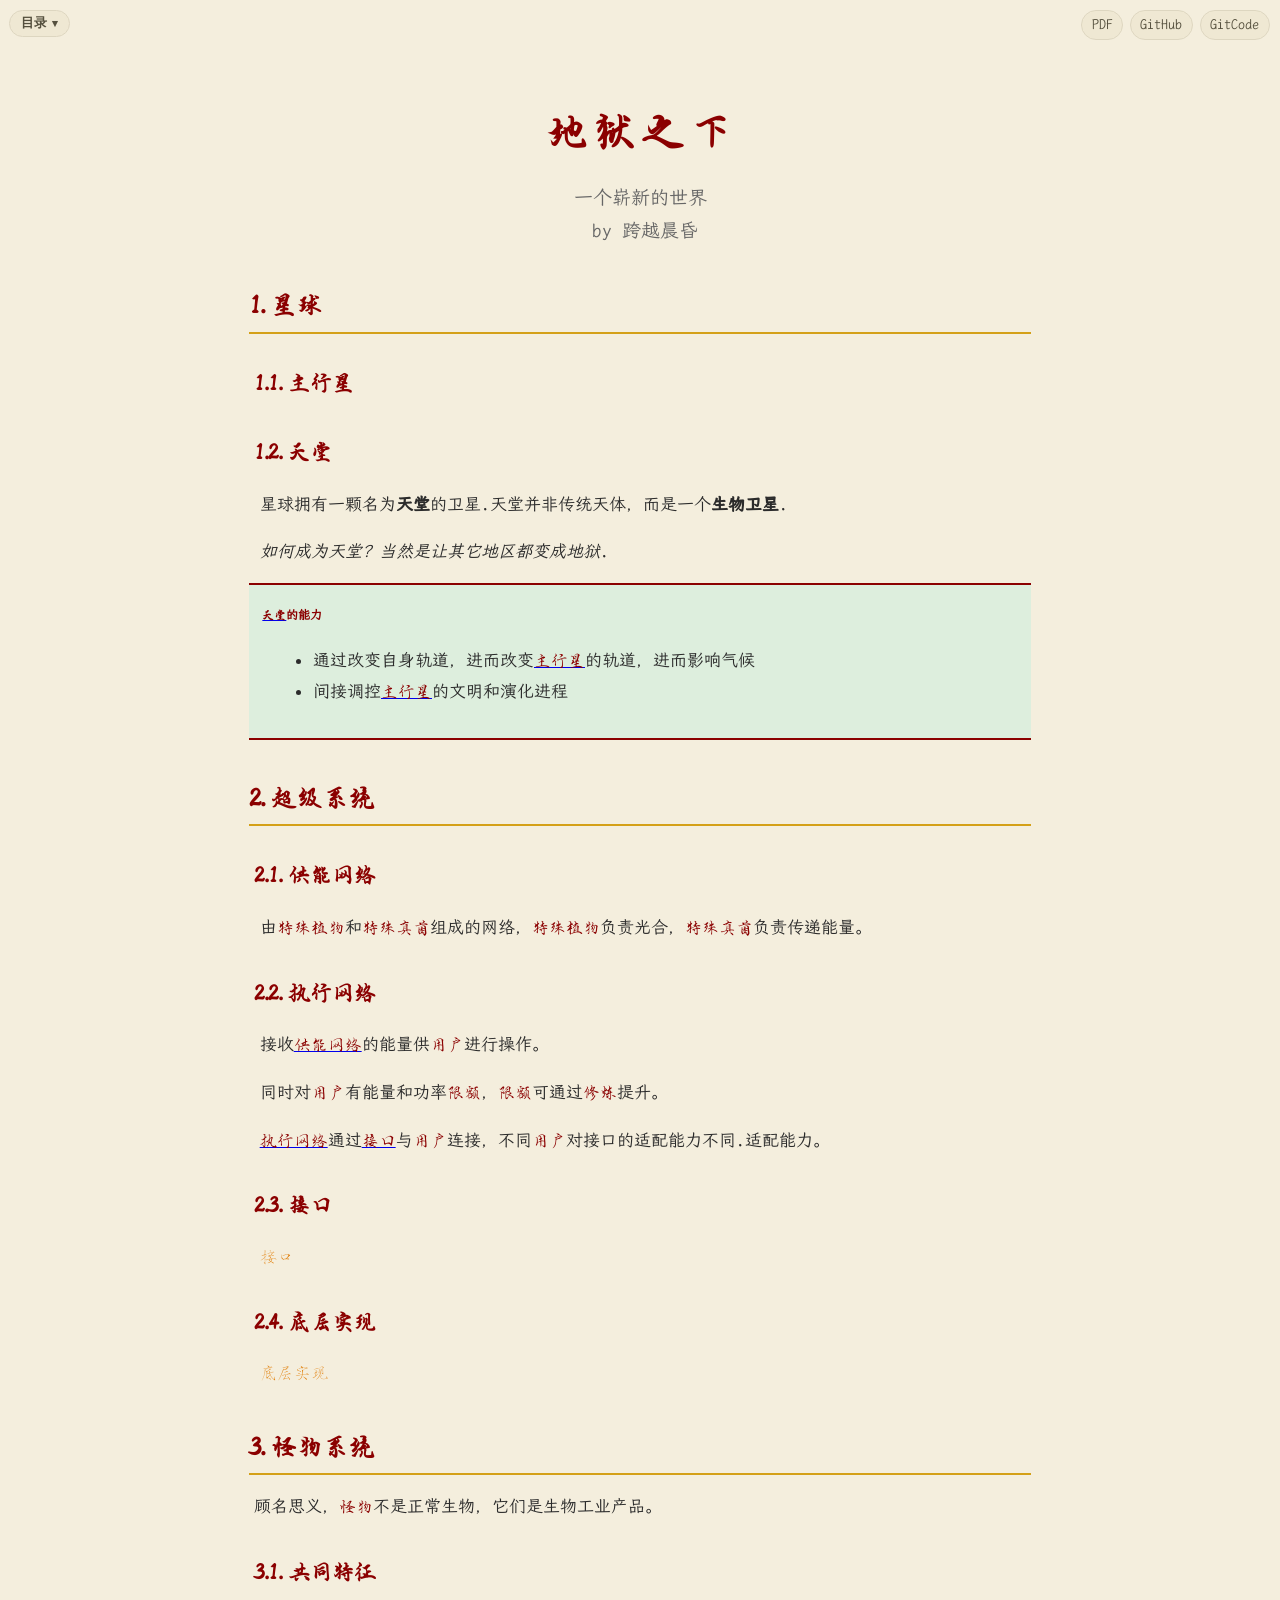
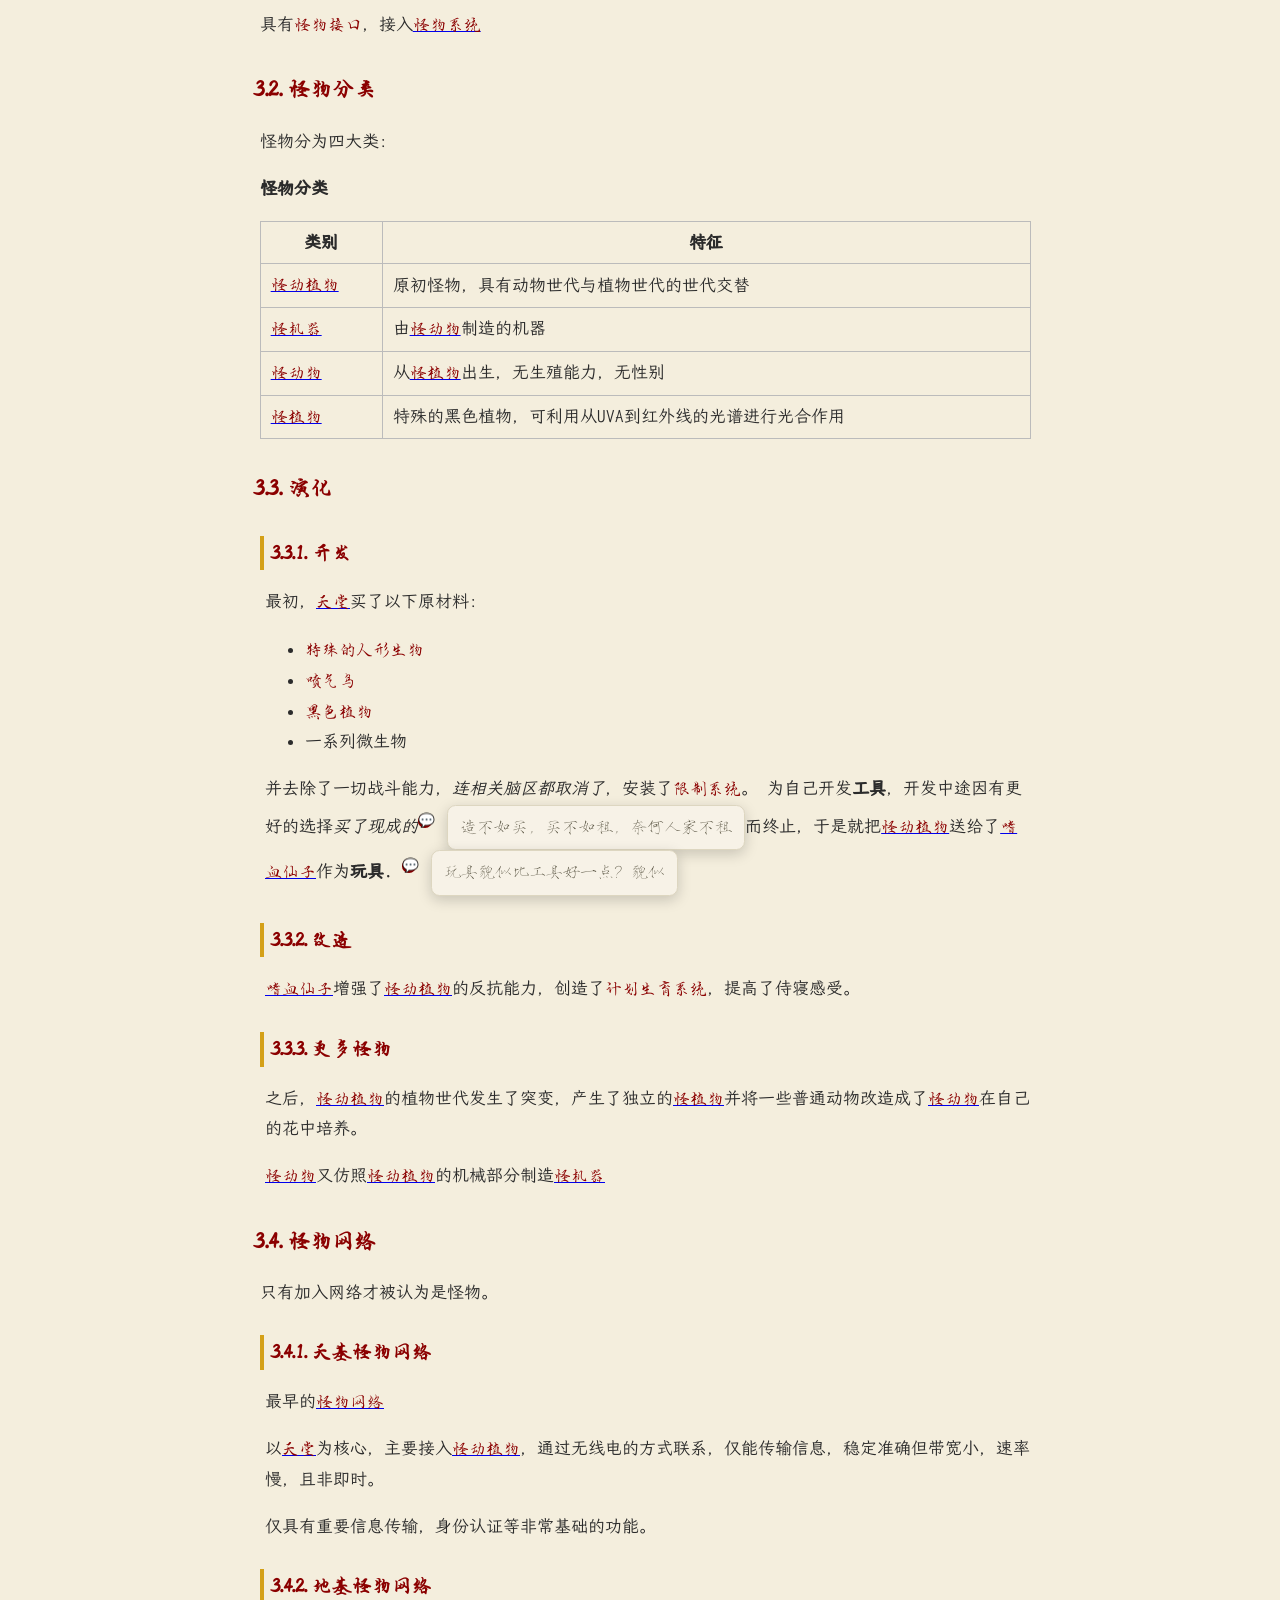
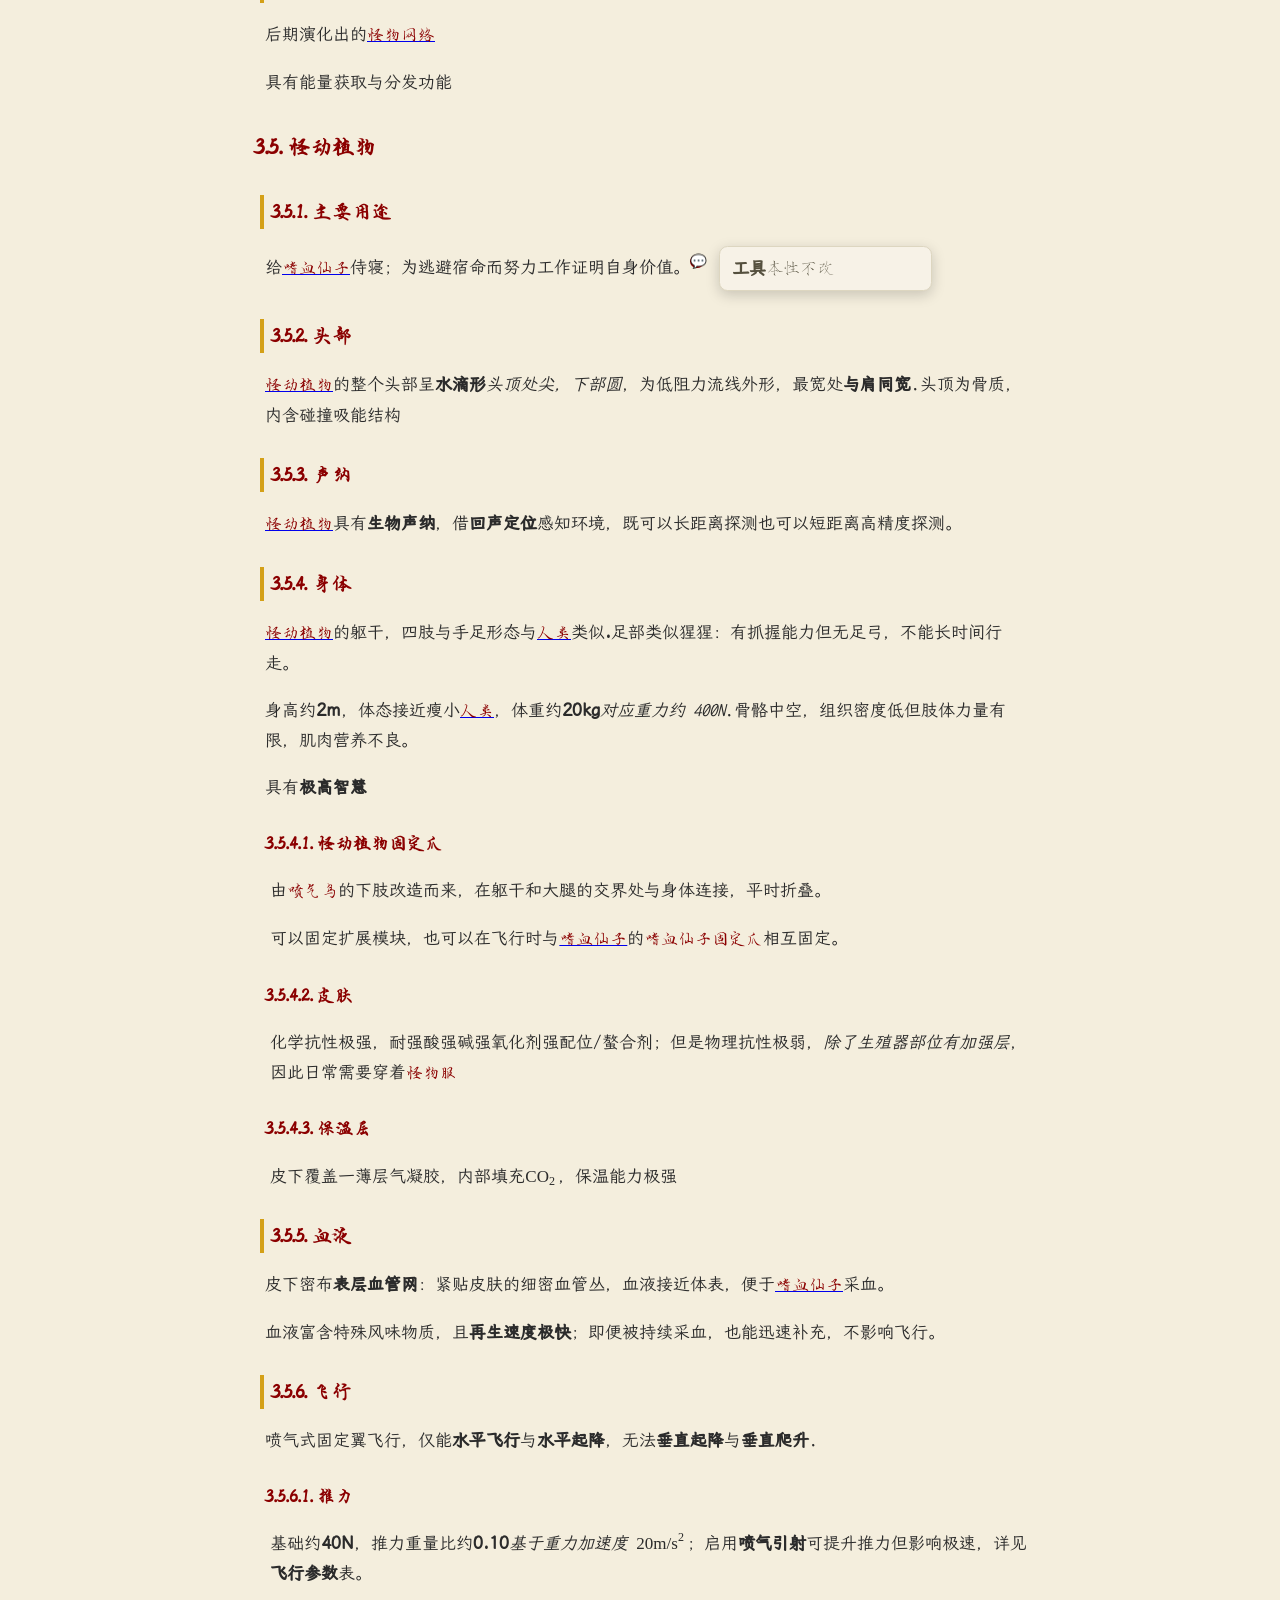
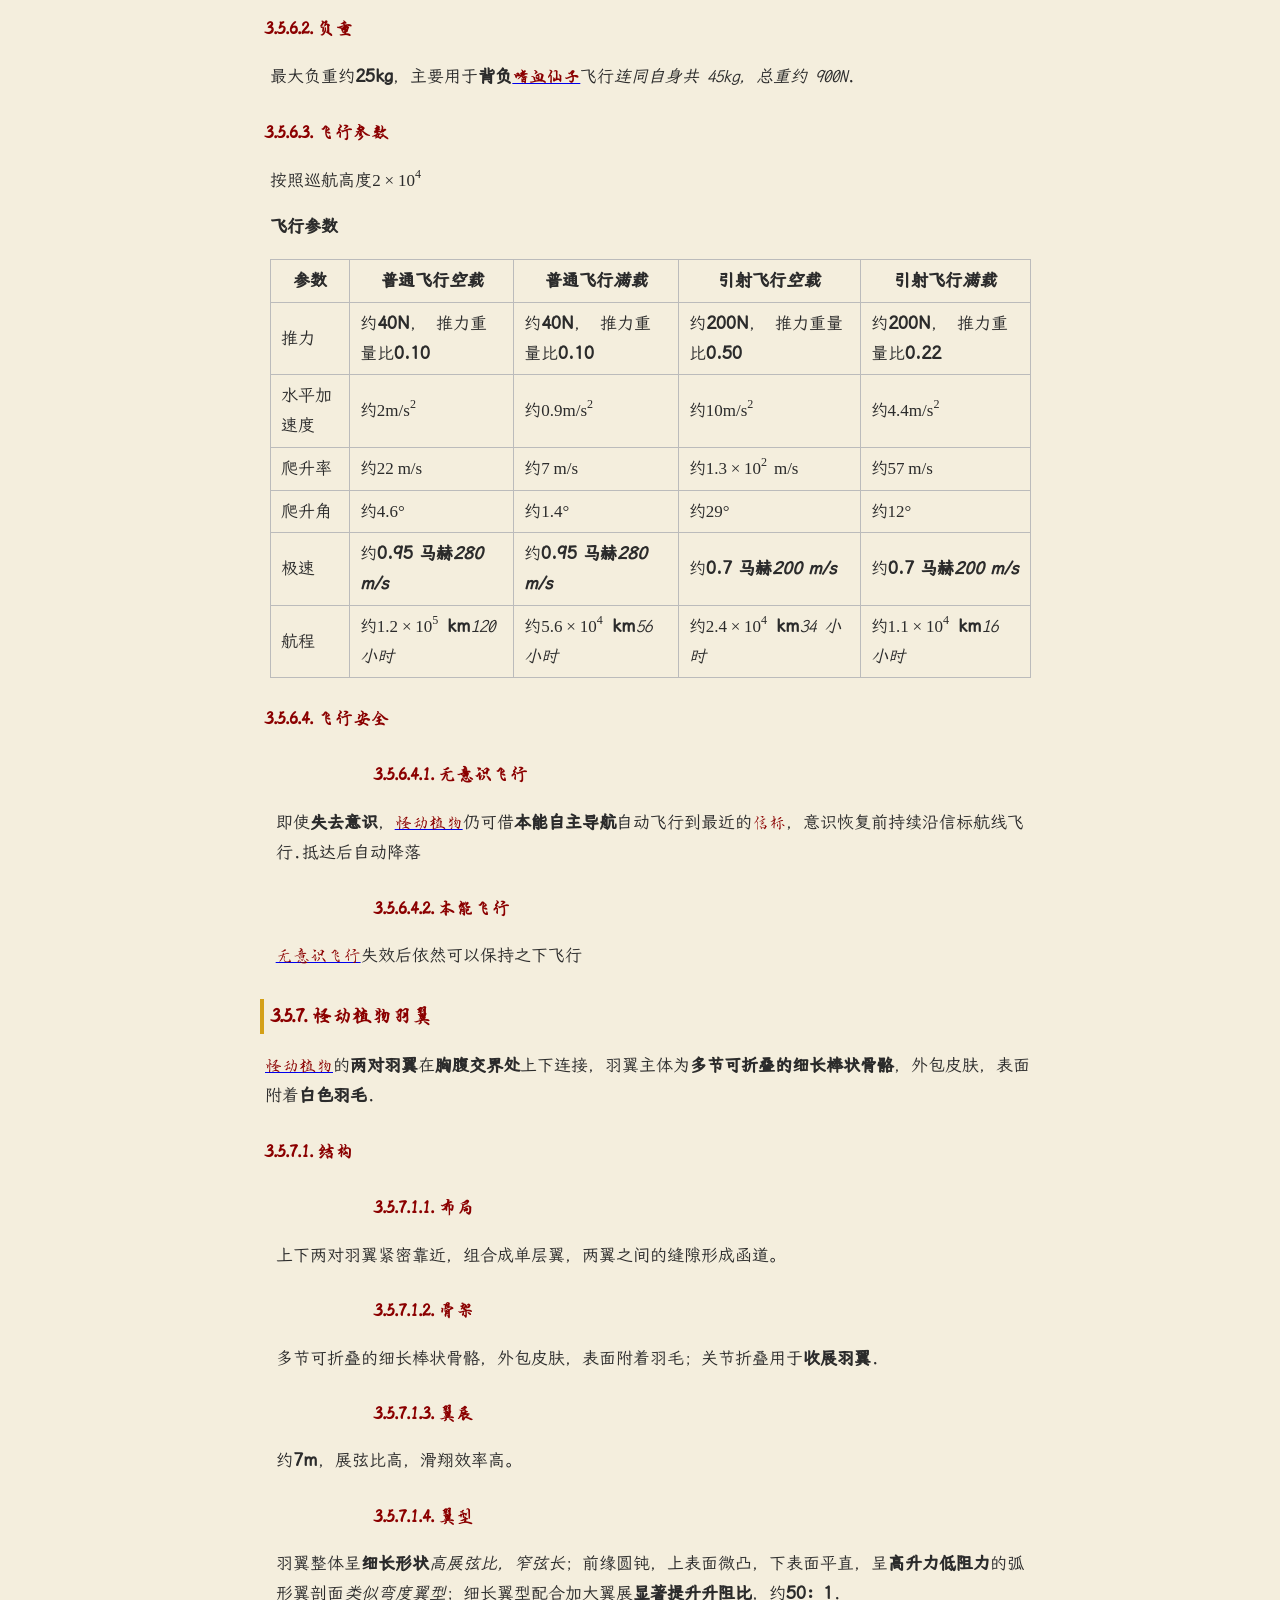
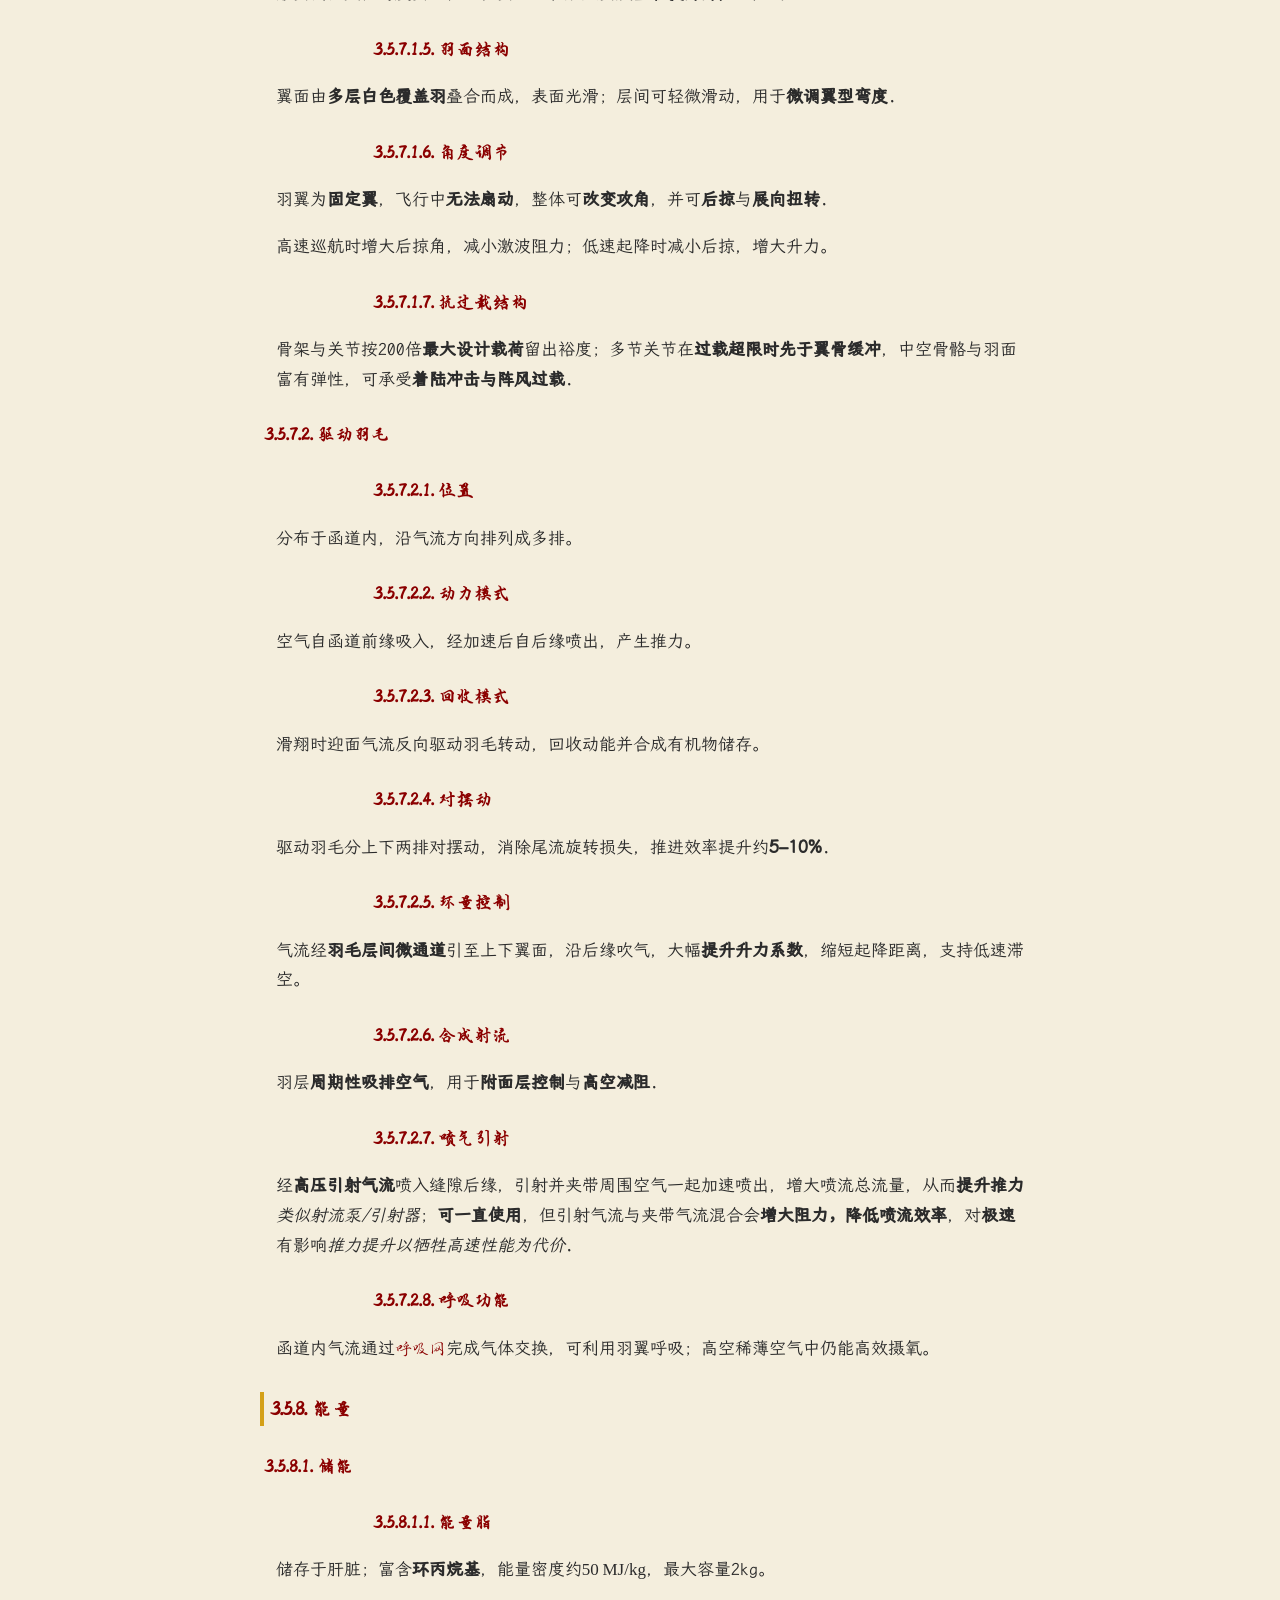
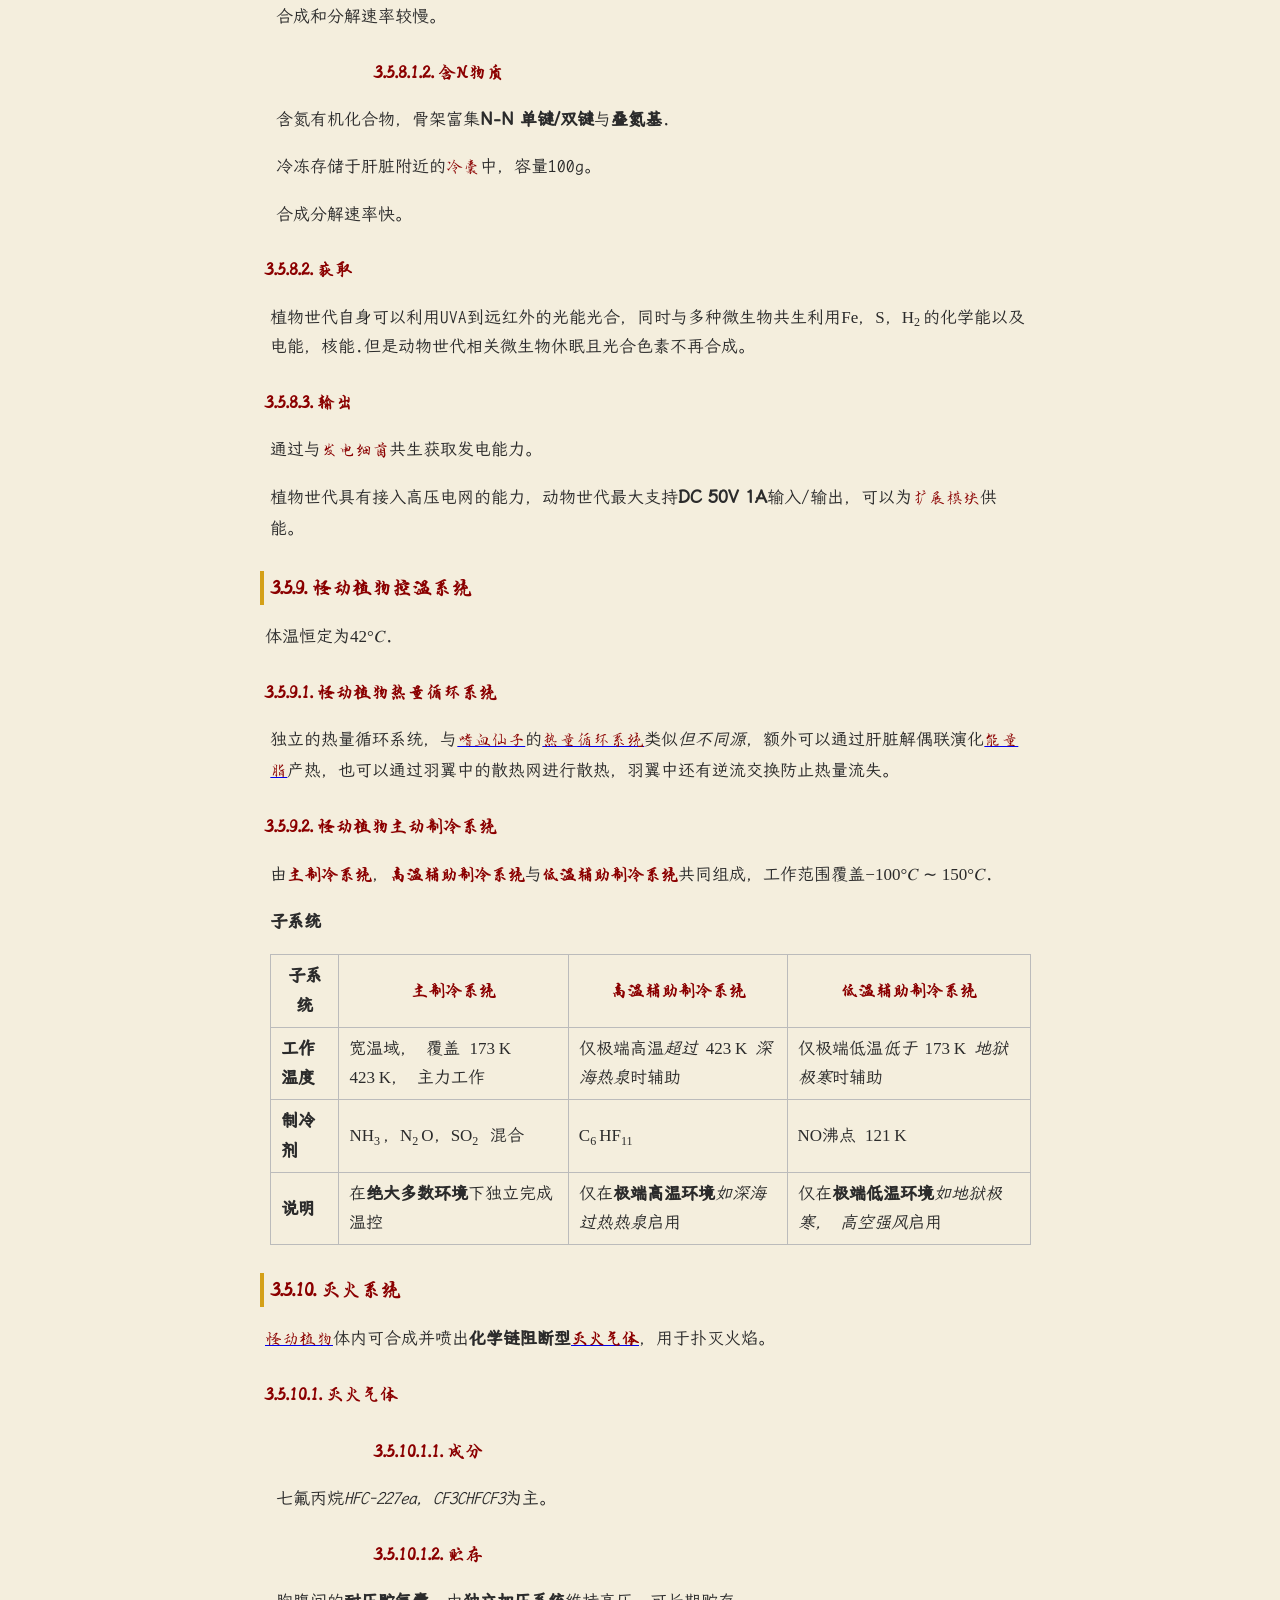
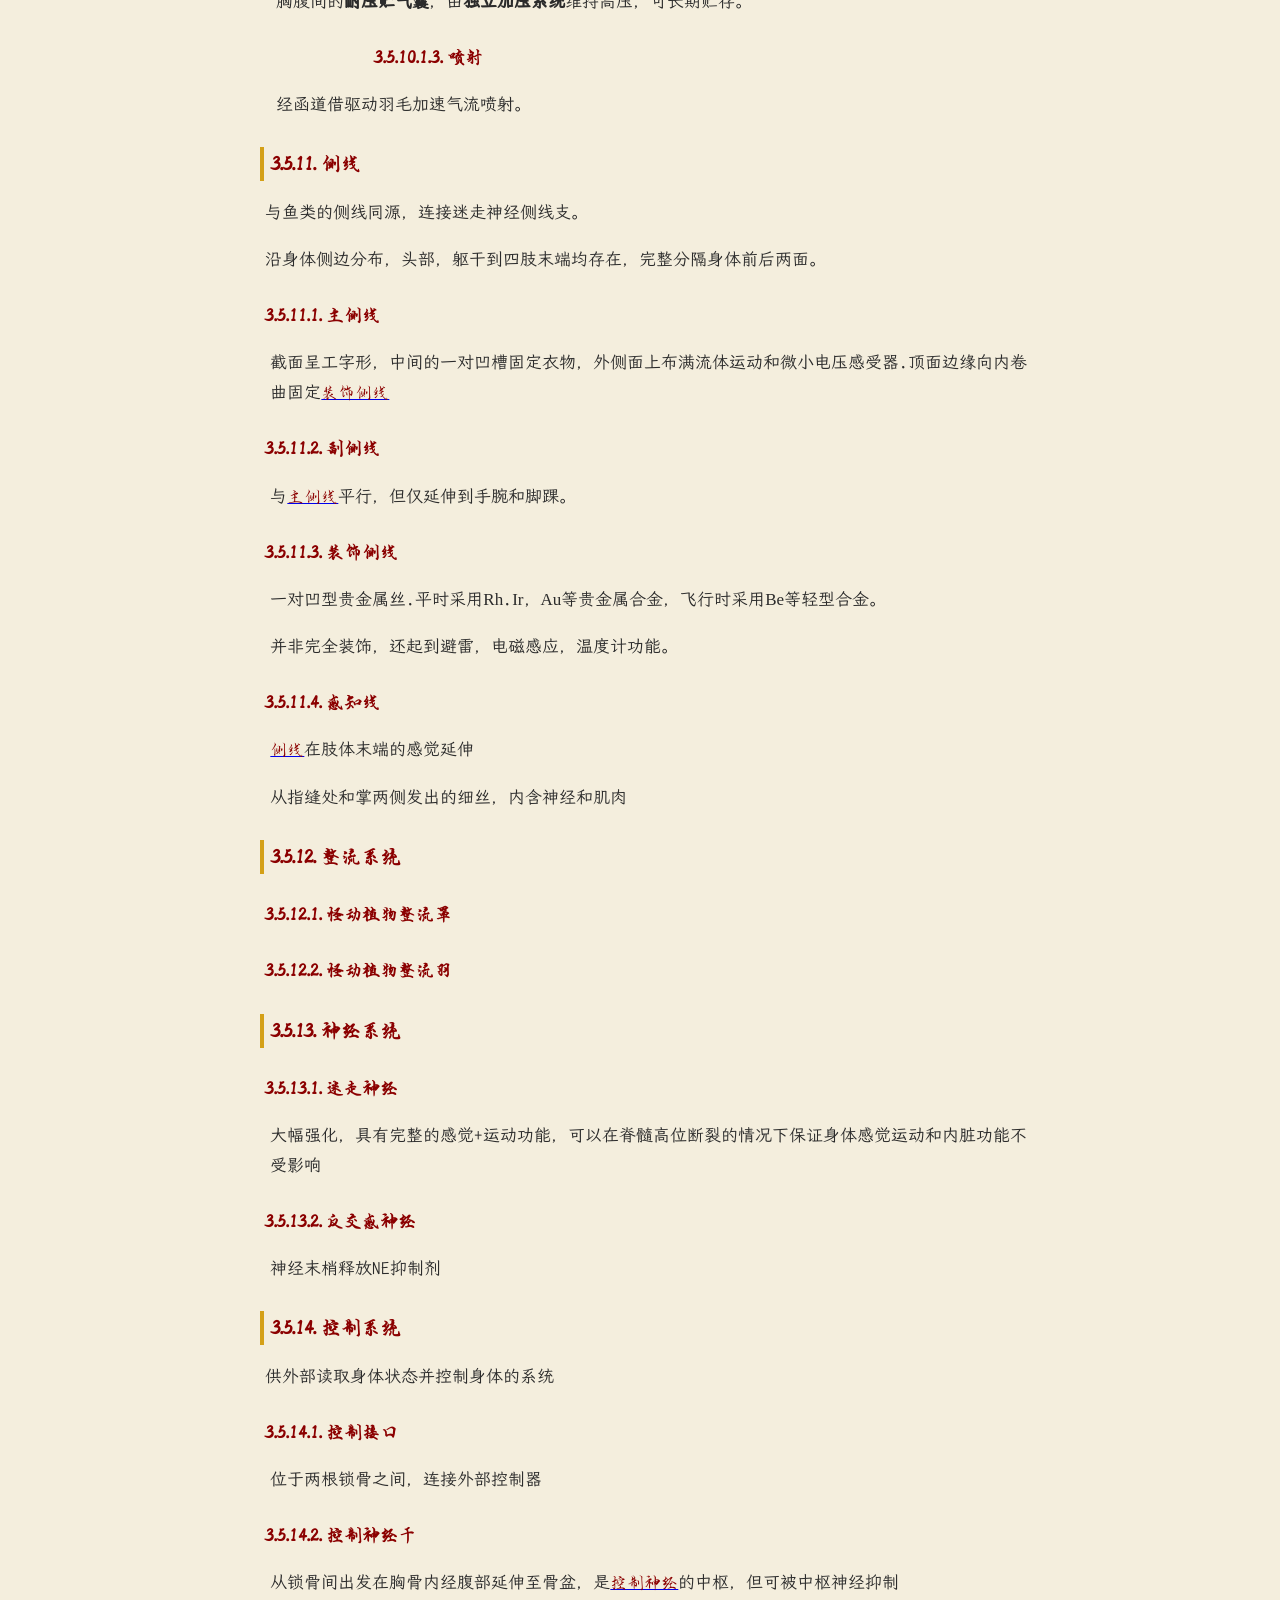
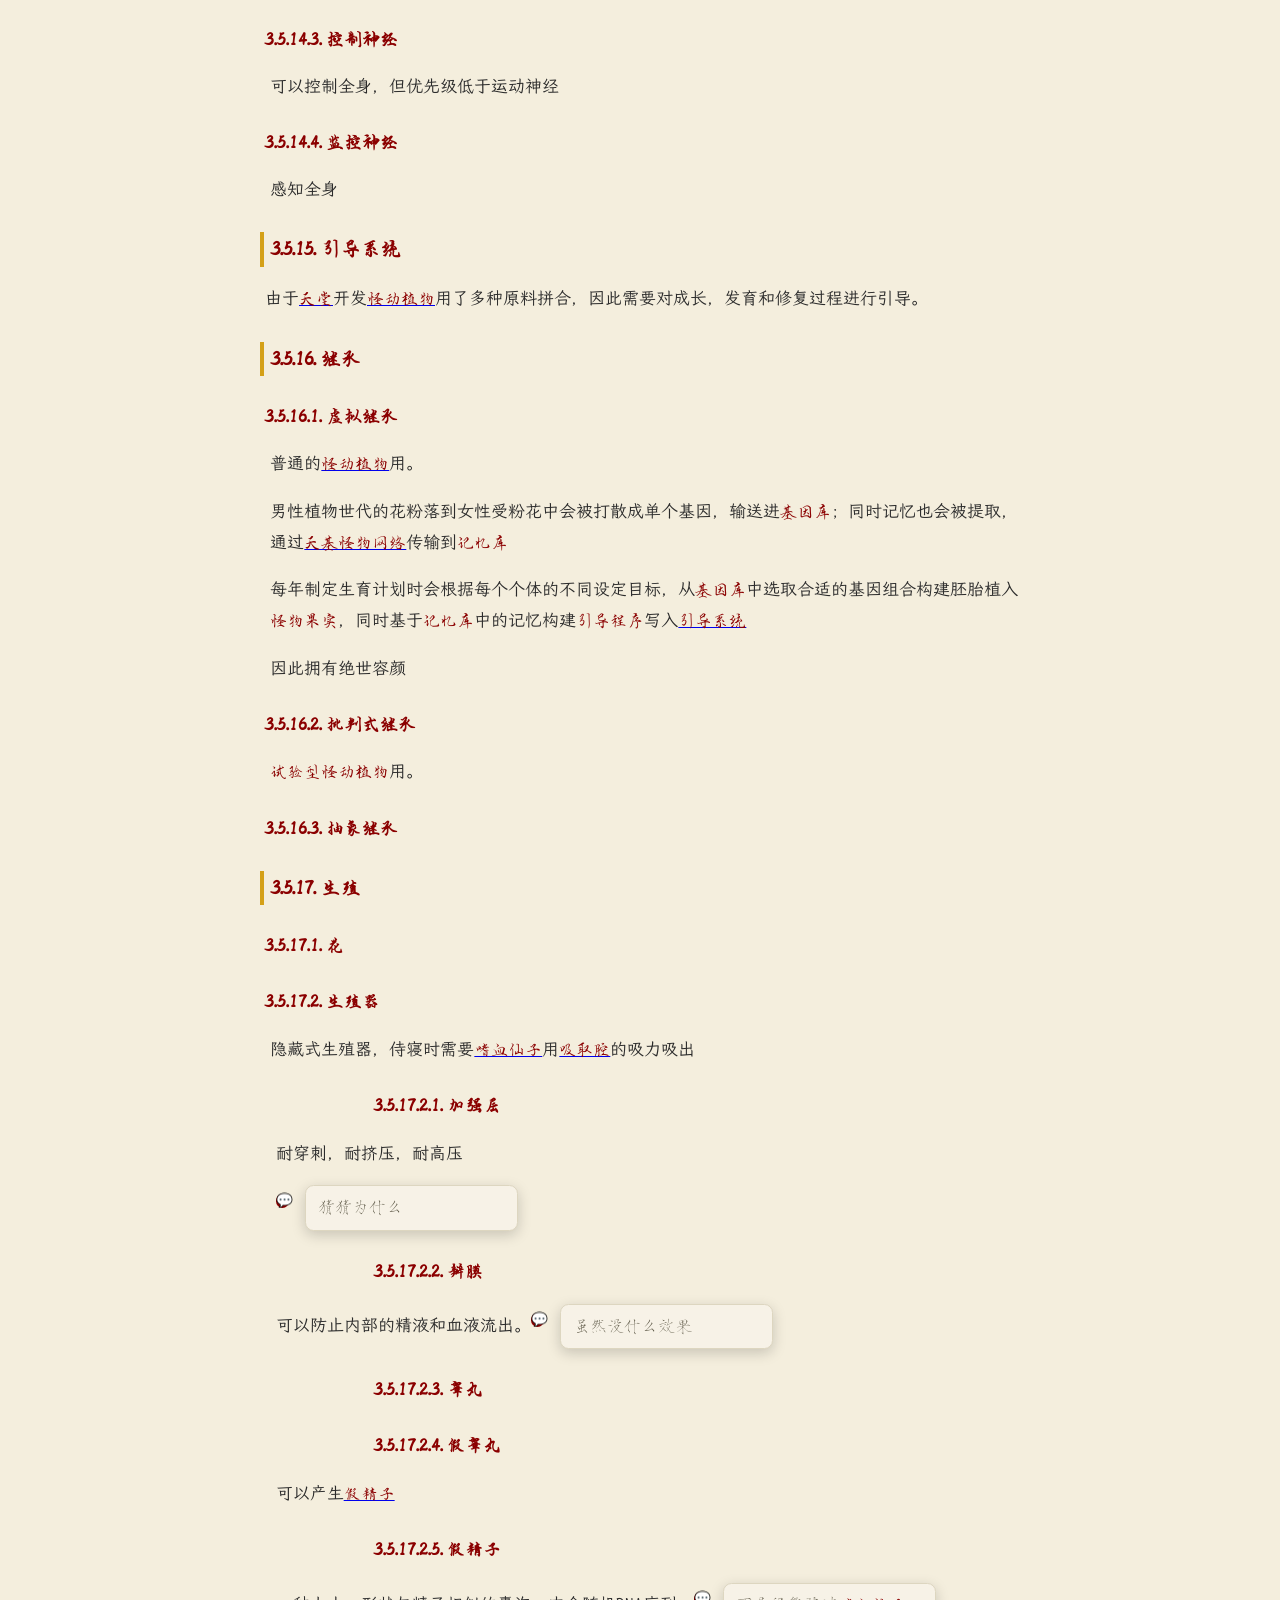
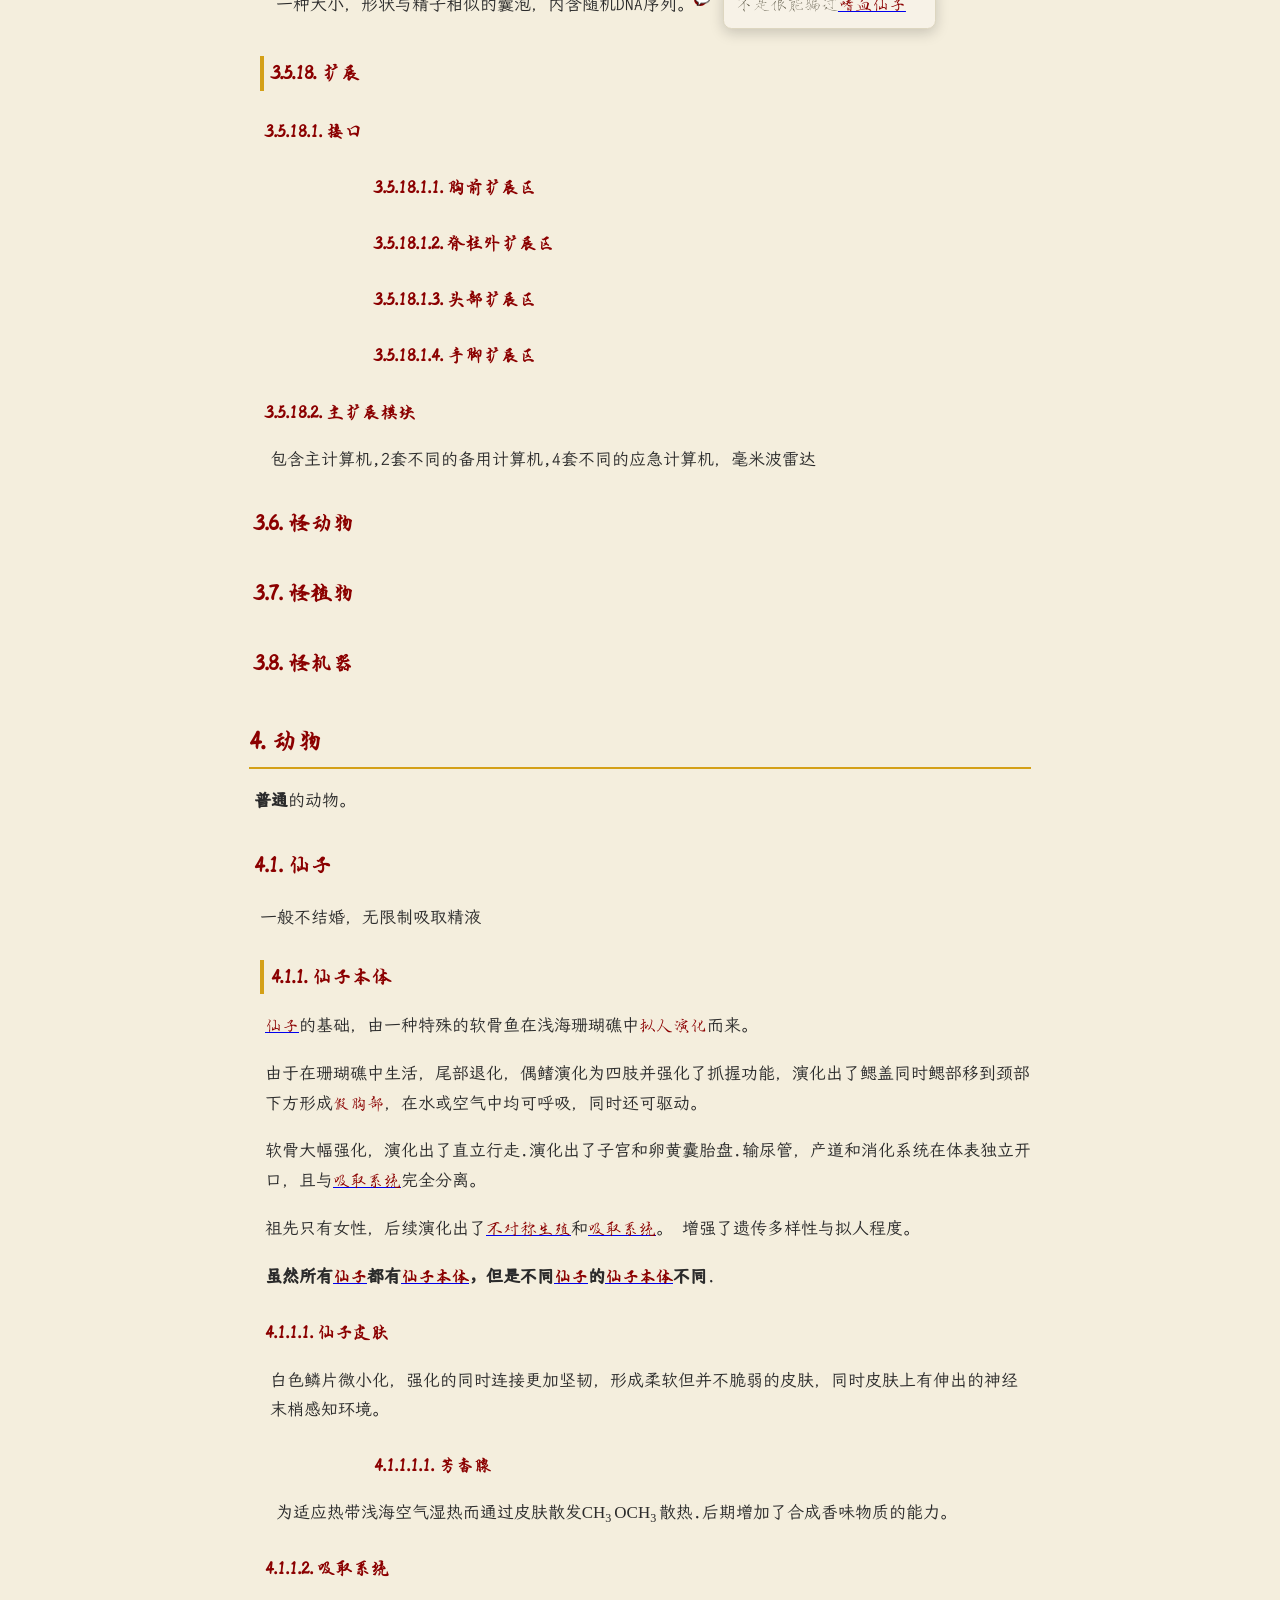
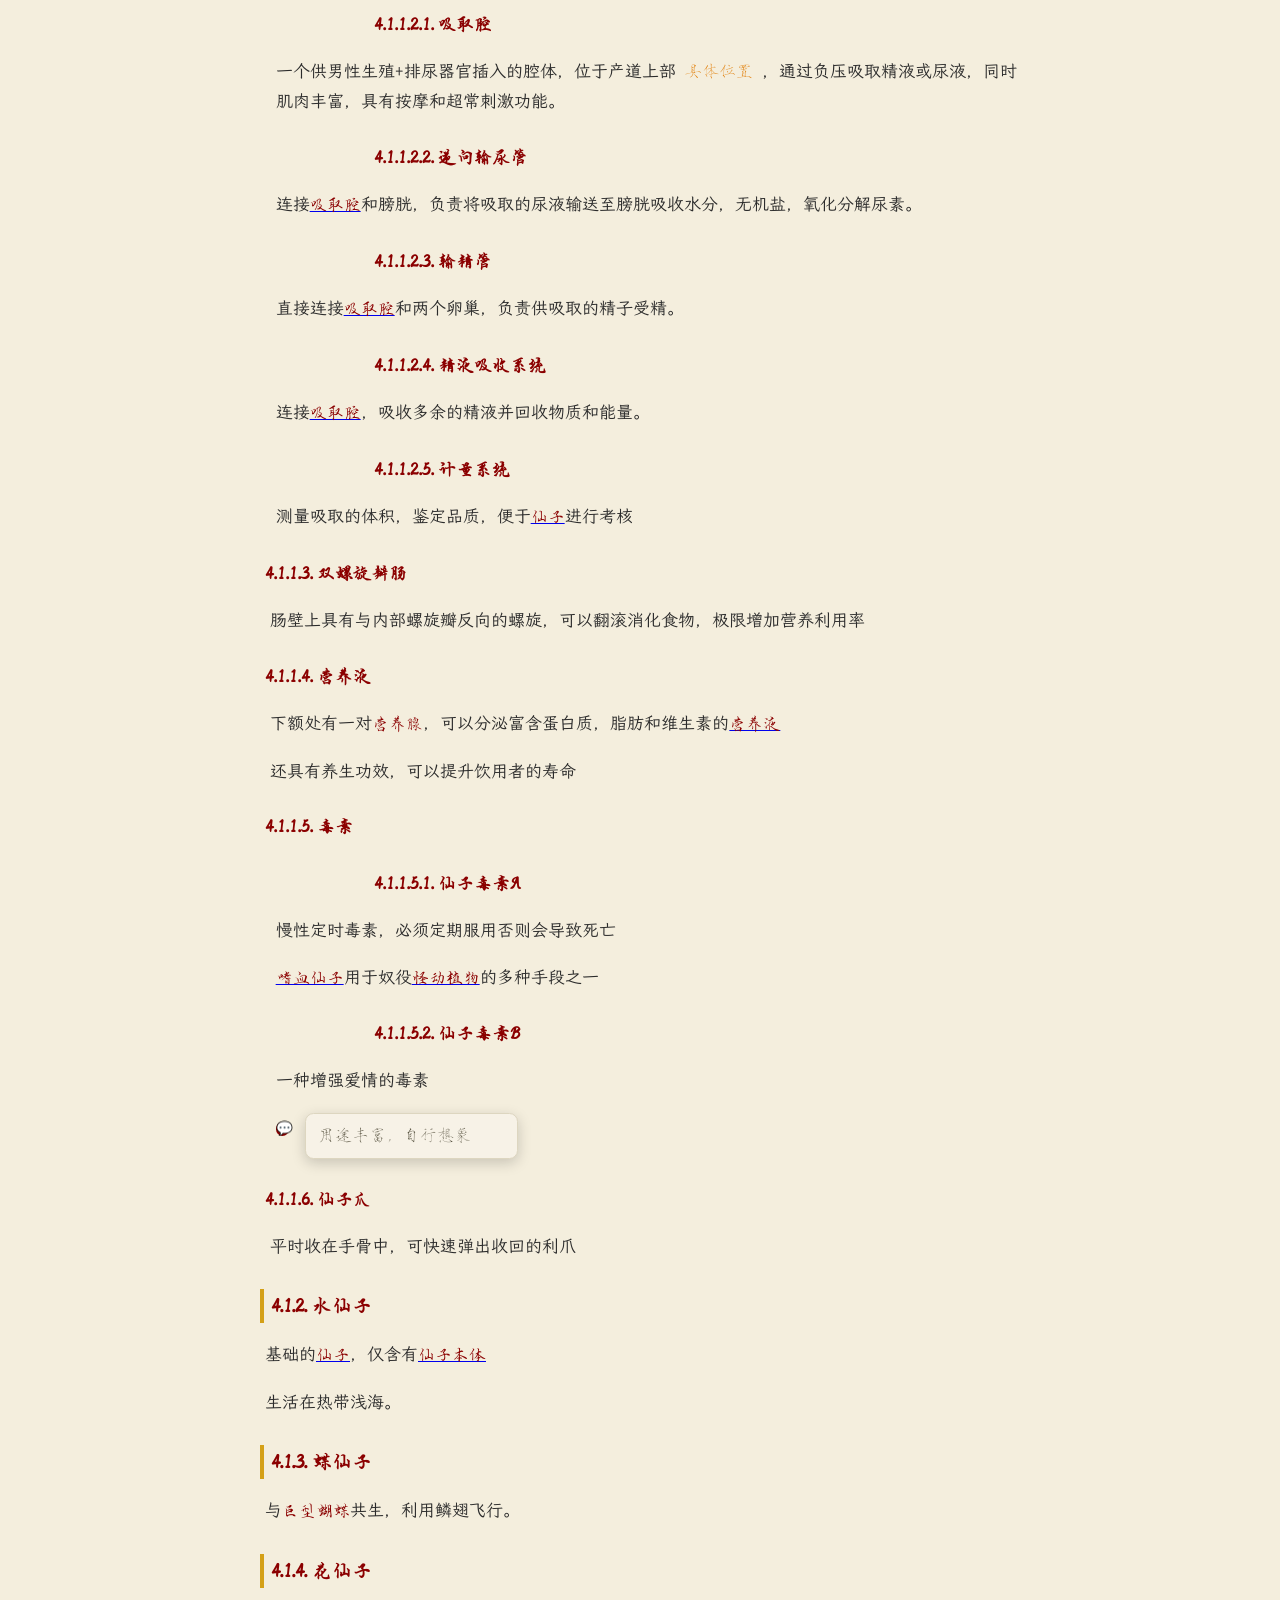
==== commit c15c0c6d: "网页构建:f0453b27f385c6565fd676204addb7c30651f8b4" ====
--- a/index.html
+++ b/index.html
@@ -80,6 +80,21 @@
   font-display: swap;
 }
 
+/* 正文字体(完整版,自托管 woff2,由 make web 复制到 webfonts/) */
+@font-face {
+  font-family: "uh-lxgw-mono";
+  src: url("webfonts/lxgw-wenkai-mono.woff2") format("woff2");
+  font-weight: 400;
+  font-display: swap;
+}
+/* 粗体单独指定字体:霞鹜臻楷 GB(完整版),而非 LXGW(它无真 700) */
+@font-face {
+  font-family: "uh-zhenkai";
+  src: url("webfonts/zhenkai-gb.woff2") format("woff2");
+  font-weight: 400;
+  font-display: swap;
+}
+
 /* 标题字体子集(自托管 woff2,由 make web 复制到 webfonts/) */
 @font-face {
   font-family: "duan-kaixiao";
@@ -87,7 +102,7 @@
   font-display: swap;
 }
 
-:root{--uh-body-font:'LXGW WenKai Mono','LXGW WenKai','PingFang SC','Hiragino Sans GB';--uh-comment-font:'zhaoji-shoujin','FZZhaoJiShouJinShuS','方正赵佶瘦金书 简','LXGW WenKai','PingFang SC';--uh-outline-font:'LXGW WenKai','LXGW WenKai Mono','Kaiti SC','PingFang SC';}
+:root{--uh-body-font:'uh-lxgw-mono','LXGW WenKai','PingFang SC','Hiragino Sans GB';--uh-comment-font:'zhaoji-shoujin','FZZhaoJiShouJinShuS','方正赵佶瘦金书 简','LXGW WenKai','PingFang SC';--uh-outline-font:'LXGW WenKai','LXGW WenKai Mono','Kaiti SC','PingFang SC';}
 :root {
   --uh-red: #8b0000;
   --uh-yellow: #d4a017;
@@ -112,11 +127,23 @@
 h2, .lv-2 { margin-left: var(--uh-indent); }
 h3, .lv-3 { margin-left: calc(var(--uh-indent) * 2); }
 h4, .lv-4 { margin-left: calc(var(--uh-indent) * 3); }
-h5, .lv-5 { margin-left: calc(var(--uh-indent) * 4); }
-h6, .lv-6 { margin-left: calc(var(--uh-indent) * 5); }
+/* 5 级起每级只步进 0.5em(约一个半角字),不再如低级每级 2em,避免过深 */
+h5, .lv-5 { margin-left: calc(var(--uh-indent) * 3.5); }
+h6, .lv-6 { margin-left: calc(var(--uh-indent) * 4); }
+h7, .lv-7 { margin-left: calc(var(--uh-indent) * 4.5); }
+
+/* 任意层级标题兜底基础样式:任何 <hx class="lv-x"> 都有标题色/字体/间距,
+   覆盖 h8 及以上(缩进、字号的逐级细节由下方专规则细化)。 */
+/* Base style for any heading level <hx class="lv-x">, covering h8+. */
+[class^="lv-"] {
+  color: var(--uh-red);
+  font-family: "duan-kaixiao", "DuanNingMaoBiXiaoKai", "Kaiti SC", "STKaiti", serif;
+  font-weight: 600;
+  margin: 1.4em 0 0.6em;
+}
 
 /* 标题:深红 + 楷体(标题字体),层级仿 PDF */
-h1, h2, h3, h4, h5, h6 {
+h1, h2, h3, h4, h5, h6, h7 {
   color: var(--uh-red);
   font-family: "duan-kaixiao", "DuanNingMaoBiXiaoKai", "Kaiti SC", "STKaiti", serif;
   font-weight: 600;
@@ -130,19 +157,24 @@
 }
 h3 { font-size: 1.3em; }
 h4 { font-size: 1.15em; border-left: 4px solid var(--uh-yellow); padding-left: 0.4em; }
-h5 { font-size: 1.05em; font-style: italic; }
+h5 { font-size: 1.05em; }
 h6 { font-size: 0.95em; }
+h7 { font-size: 0.9em; }
 /* 五/六级标题(显式 div[role=heading]) */
 .lv-5 {
   font-size: 1.05em;
-  font-style: italic;
-  color: var(--uh-red);
-  margin-left: calc(var(--uh-indent) * 4);
+  color: var(--uh-red);
+  margin-left: calc(var(--uh-indent) * 3.5);
 }
 .lv-6 {
   font-size: 0.95em;
   color: var(--uh-red);
-  margin-left: calc(var(--uh-indent) * 5);
+  margin-left: calc(var(--uh-indent) * 4);
+}
+.lv-7 {
+  font-size: 0.9em;
+  color: var(--uh-red);
+  margin-left: calc(var(--uh-indent) * 4.5);
 }
 /* 封面标题块 */
 .uh-cover { text-align: center; margin: 3em 0 2em; }
@@ -165,6 +197,8 @@
 code { background: #ece5d3; padding: 0.1em 0.35em; border-radius: 3px; font-size: 0.9em; }
 /* 元素(核心概念):深红 + 标题字体,与 PDF 一致 */
 .uh-element { color: var(--uh-red); font-family: "duan-kaixiao", "DuanNingMaoBiXiaoKai", "Kaiti SC", "STKaiti", serif; }
+/* 粗体:单独指定为霞鹜臻楷 GB(正文 LXGW WenKai Mono 无真 700) */
+strong, b { font-family: "uh-zhenkai", var(--uh-body-font); font-weight: 700; }
 
 
 /* 浮动目录:仿"行评论浮泡" — 静态小浮泡,悬停/聚焦展开目录面板 */
@@ -295,4 +329,4 @@
 /* 行内 TODO:瘦金体(同 评论 字体) */
 .uh-todo { color: var(--uh-orange, orange); font-family: var(--uh-comment-font); }
 :root { --uh-orange: #e07b00; }
-</style><aside class="uh-toc"><button class="uh-toc-head" aria-expanded="false">目录</button><div class="uh-toc-body"><nav role="doc-toc"><div style="margin-left: 0pt"><span style="display: block; font-variant-caps: small-caps"><h2>目录</h2></span></div><ol style="list-style-type: none"><li><div><a href="#loc-1"><span class="prefix">1.</span> 星球</a></div><ol style="list-style-type: none"><li><a href="#主行星"><span class="prefix">1.1.</span> 主行星</a></li><li><a href="#天堂"><span class="prefix">1.2.</span> 天堂</a></li></ol></li><li><div><a href="#超级系统"><span class="prefix">2.</span> 超级系统</a></div><ol style="list-style-type: none"><li><a href="#供能网络"><span class="prefix">2.1.</span> 供能网络</a></li><li><a href="#执行网络"><span class="prefix">2.2.</span> 执行网络</a></li><li><a href="#接口"><span class="prefix">2.3.</span> 接口</a></li><li><a href="#loc-2"><span class="prefix">2.4.</span> 底层实现</a></li></ol></li><li><div><a href="#怪物系统"><span class="prefix">3.</span> 怪物系统</a></div><ol style="list-style-type: none"><li><a href="#loc-3"><span class="prefix">3.1.</span> 共同特征</a></li><li><a href="#loc-4"><span class="prefix">3.2.</span> 怪物分类</a></li><li><div><a href="#loc-5"><span class="prefix">3.3.</span> 演化</a></div><ol style="list-style-type: none"><li><a href="#loc-6"><span class="prefix">3.3.1.</span> 开发</a></li><li><a href="#loc-7"><span class="prefix">3.3.2.</span> 改造</a></li><li><a href="#loc-8"><span class="prefix">3.3.3.</span> 更多怪物</a></li></ol></li><li><div><a href="#怪物网络"><span class="prefix">3.4.</span> 怪物网络</a></div><ol style="list-style-type: none"><li><a href="#天基怪物网络"><span class="prefix">3.4.1.</span> 天基怪物网络</a></li><li><a href="#地基怪物网络"><span class="prefix">3.4.2.</span> 地基怪物网络</a></li></ol></li><li><div><a href="#怪动植物"><span class="prefix">3.5.</span> 怪动植物</a></div><ol style="list-style-type: none"><li><a href="#loc-9"><span class="prefix">3.5.1.</span> 主要用途</a></li><li><a href="#loc-10"><span class="prefix">3.5.2.</span> 头部</a></li><li><a href="#loc-11"><span class="prefix">3.5.3.</span> 声纳</a></li><li><div><a href="#loc-12"><span class="prefix">3.5.4.</span> 身体</a></div><ol style="list-style-type: none"><li><a href="#怪动植物固定爪"><span class="prefix">3.5.4.1.</span> 怪动植物固定爪</a></li></ol></li><li><a href="#loc-13"><span class="prefix">3.5.5.</span> 血液</a></li><li><div><a href="#loc-14"><span class="prefix">3.5.6.</span> 飞行</a></div><ol style="list-style-type: none"><li><a href="#loc-15"><span class="prefix">3.5.6.1.</span> 推力</a></li><li><a href="#loc-16"><span class="prefix">3.5.6.2.</span> 负重</a></li><li><a href="#loc-17"><span class="prefix">3.5.6.3.</span> 飞行参数</a></li><li><div><a href="#loc-18"><span class="prefix">3.5.6.4.</span> 飞行安全</a></div><ol style="list-style-type: none"><li><a href="#无意识飞行"><span class="prefix">3.5.6.4.1.</span> 无意识飞行</a></li><li><a href="#本能飞行"><span class="prefix">3.5.6.4.2.</span> 本能飞行</a></li></ol></li></ol></li><li><div><a href="#怪动植物羽翼"><span class="prefix">3.5.7.</span> 怪动植物羽翼</a></div><ol style="list-style-type: none"><li><div><a href="#loc-19"><span class="prefix">3.5.7.1.</span> 结构</a></div><ol style="list-style-type: none"><li><a href="#loc-20"><span class="prefix">3.5.7.1.1.</span> 布局</a></li><li><a href="#loc-21"><span class="prefix">3.5.7.1.2.</span> 骨架</a></li><li><a href="#loc-22"><span class="prefix">3.5.7.1.3.</span> 翼展</a></li><li><a href="#loc-23"><span class="prefix">3.5.7.1.4.</span> 翼型</a></li><li><a href="#loc-24"><span class="prefix">3.5.7.1.5.</span> 羽面结构</a></li><li><a href="#loc-25"><span class="prefix">3.5.7.1.6.</span> 角度调节</a></li><li><a href="#loc-26"><span class="prefix">3.5.7.1.7.</span> 抗过载结构</a></li></ol></li><li><div><a href="#loc-27"><span class="prefix">3.5.7.2.</span> 驱动羽毛</a></div><ol style="list-style-type: none"><li><a href="#loc-28"><span class="prefix">3.5.7.2.1.</span> 位置</a></li><li><a href="#loc-29"><span class="prefix">3.5.7.2.2.</span> 动力模式</a></li><li><a href="#loc-30"><span class="prefix">3.5.7.2.3.</span> 回收模式</a></li><li><a href="#loc-31"><span class="prefix">3.5.7.2.4.</span> 对摆动</a></li><li><a href="#loc-32"><span class="prefix">3.5.7.2.5.</span> 环量控制</a></li><li><a href="#loc-33"><span class="prefix">3.5.7.2.6.</span> 合成射流</a></li><li><a href="#loc-34"><span class="prefix">3.5.7.2.7.</span> 喷气引射</a></li><li><a href="#loc-35"><span class="prefix">3.5.7.2.8.</span> 呼吸功能</a></li></ol></li></ol></li><li><div><a href="#loc-36"><span class="prefix">3.5.8.</span> 能量</a></div><ol style="list-style-type: none"><li><div><a href="#loc-37"><span class="prefix">3.5.8.1.</span> 储能</a></div><ol style="list-style-type: none"><li><a href="#能量脂"><span class="prefix">3.5.8.1.1.</span> 能量脂</a></li><li><a href="#含N物质"><span class="prefix">3.5.8.1.2.</span> 含N物质</a></li></ol></li><li><a href="#loc-38"><span class="prefix">3.5.8.2.</span> 获取</a></li><li><a href="#loc-39"><span class="prefix">3.5.8.3.</span> 输出</a></li></ol></li><li><div><a href="#怪动植物控温系统"><span class="prefix">3.5.9.</span> 怪动植物控温系统</a></div><ol style="list-style-type: none"><li><a href="#怪动植物热量循环系统"><span class="prefix">3.5.9.1.</span> 怪动植物热量循环系统</a></li><li><a href="#怪动植物主动制冷系统"><span class="prefix">3.5.9.2.</span> 怪动植物主动制冷系统</a></li></ol></li><li><div><a href="#灭火系统"><span class="prefix">3.5.10.</span> 灭火系统</a></div><ol style="list-style-type: none"><li><div><a href="#灭火气体"><span class="prefix">3.5.10.1.</span> 灭火气体</a></div><ol style="list-style-type: none"><li><a href="#loc-40"><span class="prefix">3.5.10.1.1.</span> 成分</a></li><li><a href="#loc-41"><span class="prefix">3.5.10.1.2.</span> 贮存</a></li><li><a href="#loc-42"><span class="prefix">3.5.10.1.3.</span> 喷射</a></li></ol></li></ol></li><li><div><a href="#怪动植物侧线"><span class="prefix">3.5.11.</span> 侧线</a></div><ol style="list-style-type: none"><li><a href="#怪动植物主侧线"><span class="prefix">3.5.11.1.</span> 主侧线</a></li><li><a href="#怪动植物副侧线"><span class="prefix">3.5.11.2.</span> 副侧线</a></li><li><a href="#怪动植物装饰侧线"><span class="prefix">3.5.11.3.</span> 装饰侧线</a></li></ol></li><li><div><a href="#loc-43"><span class="prefix">3.5.12.</span> 整流系统</a></div><ol style="list-style-type: none"><li><a href="#怪动植物整流罩"><span class="prefix">3.5.12.1.</span> 怪动植物整流罩</a></li><li><a href="#怪动植物整流羽"><span class="prefix">3.5.12.2.</span> 怪动植物整流羽</a></li></ol></li><li><div><a href="#loc-44"><span class="prefix">3.5.13.</span> 神经系统</a></div><ol style="list-style-type: none"><li><a href="#loc-45"><span class="prefix">3.5.13.1.</span> 迷走神经</a></li><li><a href="#loc-46"><span class="prefix">3.5.13.2.</span> 反交感神经</a></li></ol></li><li><div><a href="#控制系统"><span class="prefix">3.5.14.</span> 控制系统</a></div><ol style="list-style-type: none"><li><a href="#控制神经"><span class="prefix">3.5.14.1.</span> 控制神经</a></li></ol></li><li><a href="#引导系统"><span class="prefix">3.5.15.</span> 引导系统</a></li><li><div><a href="#loc-47"><span class="prefix">3.5.16.</span> 继承</a></div><ol style="list-style-type: none"><li><a href="#虚拟继承"><span class="prefix">3.5.16.1.</span> 虚拟继承</a></li><li><a href="#批判式继承"><span class="prefix">3.5.16.2.</span> 批判式继承</a></li><li><a href="#抽象继承"><span class="prefix">3.5.16.3.</span> 抽象继承</a></li></ol></li></ol></li><li><a href="#怪动物"><span class="prefix">3.6.</span> 怪动物</a></li><li><a href="#怪植物"><span class="prefix">3.7.</span> 怪植物</a></li><li><a href="#怪机器"><span class="prefix">3.8.</span> 怪机器</a></li></ol></li><li><div><a href="#loc-48"><span class="prefix">4.</span> 动物</a></div><ol style="list-style-type: none"><li><div><a href="#仙子"><span class="prefix">4.1.</span> 仙子</a></div><ol style="list-style-type: none"><li><div><a href="#仙子本体"><span class="prefix">4.1.1.</span> 仙子本体</a></div><ol style="list-style-type: none"><li><div><a href="#仙子皮肤"><span class="prefix">4.1.1.1.</span> 仙子皮肤</a></div><ol style="list-style-type: none"><li><a href="#芳香腺"><span class="prefix">4.1.1.1.1.</span> 芳香腺</a></li></ol></li><li><div><a href="#吸取系统"><span class="prefix">4.1.1.2.</span> 吸取系统</a></div><ol style="list-style-type: none"><li><a href="#吸取腔"><span class="prefix">4.1.1.2.1.</span> 吸取腔</a></li><li><a href="#逆向输尿管"><span class="prefix">4.1.1.2.2.</span> 逆向输尿管</a></li><li><a href="#输精管"><span class="prefix">4.1.1.2.3.</span> 输精管</a></li><li><a href="#精液吸收系统"><span class="prefix">4.1.1.2.4.</span> 精液吸收系统</a></li><li><a href="#loc-49"><span class="prefix">4.1.1.2.5.</span> 计量系统</a></li></ol></li><li><a href="#循环肠"><span class="prefix">4.1.1.3.</span> 循环肠</a></li><li><a href="#营养液"><span class="prefix">4.1.1.4.</span> 营养液</a></li><li><div><a href="#loc-50"><span class="prefix">4.1.1.5.</span> 毒素</a></div><ol style="list-style-type: none"><li><a href="#仙子毒素A"><span class="prefix">4.1.1.5.1.</span> 仙子毒素A</a></li></ol></li><li><a href="#仙子爪"><span class="prefix">4.1.1.6.</span> 仙子爪</a></li></ol></li><li><a href="#水仙子"><span class="prefix">4.1.2.</span> 水仙子</a></li><li><a href="#蝶仙子"><span class="prefix">4.1.3.</span> 蝶仙子</a></li><li><a href="#花仙子"><span class="prefix">4.1.4.</span> 花仙子</a></li><li><a href="#玉仙子"><span class="prefix">4.1.5.</span> 玉仙子</a></li><li><a href="#丝仙子"><span class="prefix">4.1.6.</span> 丝仙子</a></li><li><div><a href="#嗜血仙子"><span class="prefix">4.1.7.</span> 嗜血仙子</a></div><ol style="list-style-type: none"><li><div><a href="#loc-51"><span class="prefix">4.1.7.1.</span> 构成</a></div><ol style="list-style-type: none"><li><a href="#loc-52"><span class="prefix">4.1.7.1.1.</span> <a href="#仙子本体"><span class="uh-element">仙子本体</span></a></a></li><li><a href="#六翼蝙蝠"><span class="prefix">4.1.7.1.2.</span> 六翼蝙蝠</a></li><li><a href="#深渊鱼"><span class="prefix">4.1.7.1.3.</span> 深渊鱼</a></li></ol></li><li><div><a href="#loc-53"><span class="prefix">4.1.7.2.</span> 感知系统</a></div><ol style="list-style-type: none"><li><a href="#loc-54"><span class="prefix">4.1.7.2.1.</span> 声呐</a></li><li><a href="#loc-55"><span class="prefix">4.1.7.2.2.</span> 侧线</a></li></ol></li><li><a href="#loc-56"><span class="prefix">4.1.7.3.</span> 飞行</a></li><li><a href="#loc-57"><span class="prefix">4.1.7.4.</span> 游泳</a></li><li><div><a href="#loc-58"><span class="prefix">4.1.7.5.</span> 电能使用</a></div><ol style="list-style-type: none"><li><div><a href="#loc-59"><span class="prefix">4.1.7.5.1.</span> I/O</a></div><ol style="list-style-type: none"><li><a href="#loc-60"><span class="prefix">4.1.7.5.1.1.</span> 输入</a></li><li><a href="#loc-61"><span class="prefix">4.1.7.5.1.2.</span> 输出</a></li><li><a href="#loc-62"><span class="prefix">4.1.7.5.1.3.</span> 接口</a></li></ol></li></ol></li><li><div><a href="#loc-63"><span class="prefix">4.1.7.6.</span> 控温</a></div><ol style="list-style-type: none"><li><a href="#loc-64"><span class="prefix">4.1.7.6.1.</span> 保温层</a></li><li><a href="#仙子热量循环系统"><span class="prefix">4.1.7.6.2.</span> 热量循环系统</a></li><li><a href="#仙子主动制冷系统"><span class="prefix">4.1.7.6.3.</span> 主动制冷系统</a></li></ol></li><li><div><a href="#loc-65"><span class="prefix">4.1.7.7.</span> 吸血</a></div><ol style="list-style-type: none"><li><div><a href="#无痛吸血"><span class="prefix">4.1.7.7.1.</span> 无痛吸血</a></div><ol style="list-style-type: none"><li><a href="#loc-66"><span class="prefix">4.1.7.7.1.1.</span> 奖励</a></li><li><a href="#loc-67"><span class="prefix">4.1.7.7.1.2.</span> 目的</a></li></ol></li><li><a href="#生殖吸血"><span class="prefix">4.1.7.7.2.</span> 生殖吸血</a></li></ol></li></ol></li><li><a href="#吟游仙子"><span class="prefix">4.1.8.</span> 吟游仙子</a></li></ol></li><li><div><a href="#子母虫"><span class="prefix">4.2.</span> 子母虫</a></div><ol style="list-style-type: none"><li><a href="#母虫"><span class="prefix">4.2.1.</span> 母虫</a></li><li><a href="#子虫"><span class="prefix">4.2.2.</span> 子虫</a></li></ol></li><li><a href="#精灵"><span class="prefix">4.3.</span> 精灵</a></li><li><a href="#鲛人"><span class="prefix">4.4.</span> 鲛人</a></li><li><a href="#人鱼"><span class="prefix">4.5.</span> 人鱼</a></li><li><a href="#血族"><span class="prefix">4.6.</span> 血族</a></li><li><a href="#人类"><span class="prefix">4.7.</span> 人类</a></li><li><a href="#妖"><span class="prefix">4.8.</span> 妖</a></li></ol></li><li><div><a href="#神明"><span class="prefix">5.</span> 神明</a></div><ol style="list-style-type: none"><li><div><a href="#真神"><span class="prefix">5.1.</span> 真神</a></div><ol style="list-style-type: none"><li><div><a href="#支配者"><span class="prefix">5.1.1.</span> 支配者</a></div><ol style="list-style-type: none"><li><a href="#旧日支配者"><span class="prefix">5.1.1.1.</span> 旧日支配者</a></li><li><div><a href="#新时代支配者"><span class="prefix">5.1.1.2.</span> 新时代支配者</a></div><ol style="list-style-type: none"><li><a href="#指导员"><span class="prefix">5.1.1.2.1.</span> 指导员</a></li><li><a href="#loc-68"><span class="prefix">5.1.1.2.2.</span> <a href="#天堂"><span class="uh-element">天堂</span></a></a></li></ol></li></ol></li><li><div><a href="#被支配者"><span class="prefix">5.1.2.</span> 被支配者</a></div><ol style="list-style-type: none"><li><a href="#loc-69"><span class="prefix">5.1.2.1.</span> <a href="#怪动植物"><span class="uh-element">怪动植物</span></a></a></li></ol></li></ol></li><li><div><a href="#神棍"><span class="prefix">5.2.</span> 神棍</a></div><ol style="list-style-type: none"><li><a href="#loc-70"><span class="prefix">5.2.0.1.</span> <a href="#仙子"><span class="uh-element">仙子</span></a></a></li><li><a href="#loc-71"><span class="prefix">5.2.0.2.</span> <a href="#精灵"><span class="uh-element">精灵</span></a></a></li></ol></li><li><a href="#伪神"><span class="prefix">5.3.</span> 神明</a></li></ol></li><li><a href="#不对称婚姻"><span class="prefix">A.</span> 不对称婚姻</a></li><li><a href="#不对称生殖"><span class="prefix">B.</span> 不对称生殖</a></li><li><a href="#计划生育"><span class="prefix">C.</span> 计划生育</a></li><li><div><a href="#loc-72"><span class="prefix">D.</span> 排版规范</a></div><ol style="list-style-type: none"><li><a href="#loc-73"><span class="prefix">D.1.</span> 排版</a></li><li><a href="#loc-74"><span class="prefix">D.2.</span> 标点符号</a></li><li><a href="#loc-75"><span class="prefix">D.3.</span> 括注内容</a></li><li><a href="#loc-76"><span class="prefix">D.4.</span> 大数</a></li><li><a href="#loc-77"><span class="prefix">D.5.</span> 引用</a></li><li><a href="#loc-78"><span class="prefix">D.6.</span> 称呼</a></li><li><a href="#loc-79"><span class="prefix">D.7.</span> 单位</a></li></ol></li><li><a href="#loc-80">元素总表</a></li><li><a href="#loc-81">TODO</a></li></ol></nav></div></aside><div id="loc-1" style="margin-left: 0pt"><span style="display: block; font-variant-caps: small-caps"><h2>1. 星球</h2></span></div><div id="主行星" style="margin-left: 4pt"><span style="display: block; font-variant-caps: small-caps"><h3>1.1. 主行星</h3></span></div><div id="天堂" style="margin-left: 4pt"><span style="display: block; font-variant-caps: small-caps"><h3>1.2. 天堂</h3></span></div><div style="margin-left: 8pt"><p>星球拥有一颗名为<strong>天堂</strong>的卫星.天堂并非传统天体，而是一个<strong>生物卫星</strong>.</p></div><div style="margin-left: 8pt"><p><em>如何成为天堂？当然是让其它地区都变成地狱</em>.</p></div><div class="uh-tipbox"><div class="uh-tipbox-title"><a href="#天堂"><span class="uh-element">天堂</span></a>的能力</div><div style="margin-left: 8pt"><ul><li>通过改变自身轨道，进而改变<a href="#主行星"><span class="uh-element">主行星</span></a>的轨道，进而影响气候</li><li>间接调控<a href="#主行星"><span class="uh-element">主行星</span></a>的文明和演化进程</li></ul></div></div><div id="超级系统" style="margin-left: 0pt"><span style="display: block; font-variant-caps: small-caps"><h2>2. 超级系统</h2></span></div><div id="供能网络" style="margin-left: 4pt"><span style="display: block; font-variant-caps: small-caps"><h3>2.1. 供能网络</h3></span></div><div style="margin-left: 8pt"><p>由<span class="uh-element" title="未定义">特殊植物</span>和<span class="uh-element" title="未定义">特殊真菌</span>组成的网络，<span class="uh-element" title="未定义">特殊植物</span>负责光合，<span class="uh-element" title="未定义">特殊真菌</span>负责传递能量。</p></div><div id="执行网络" style="margin-left: 4pt"><span style="display: block; font-variant-caps: small-caps"><h3>2.2. 执行网络</h3></span></div><div style="margin-left: 8pt"><p>接收<a href="#供能网络"><span class="uh-element">供能网络</span></a>的能量供<span class="uh-element" title="未定义">用户</span>进行操作。</p></div><div style="margin-left: 8pt"><p>同时对<span class="uh-element" title="未定义">用户</span>有能量和功率<span class="uh-element" title="未定义">限额</span>，<span class="uh-element" title="未定义">限额</span>可通过<span class="uh-element" title="未定义">修炼</span>提升。</p></div><div style="margin-left: 8pt"><p><a href="#执行网络"><span class="uh-element">执行网络</span></a>通过<a href="#接口"><span class="uh-element">接口</span></a>与<span class="uh-element" title="未定义">用户</span>连接，不同<span class="uh-element" title="未定义">用户</span>对接口的适配能力不同.适配能力。</p></div><div id="接口" style="margin-left: 4pt"><span style="display: block; font-variant-caps: small-caps"><h3>2.3. 接口</h3></span></div><div style="margin-left: 8pt"><p><span class="uh-todo" id="todo-1">接口</span></p></div><div id="loc-2" style="margin-left: 4pt"><span style="display: block; font-variant-caps: small-caps"><h3>2.4. 底层实现</h3></span></div><div style="margin-left: 8pt"><p><span class="uh-todo" id="todo-2">底层实现</span></p></div><div id="怪物系统" style="margin-left: 0pt"><span style="display: block; font-variant-caps: small-caps"><h2>3. 怪物系统</h2></span></div><div style="margin-left: 4pt"><p>顾名思义，<span class="uh-element" title="未定义">怪物</span>不是正常生物，它们是生物工业产品。</p></div><div id="loc-3" style="margin-left: 4pt"><span style="display: block; font-variant-caps: small-caps"><h3>3.1. 共同特征</h3></span></div><div style="margin-left: 8pt"><p>具有<span class="uh-element" title="未定义">怪物接口</span>，接入<a href="#怪物系统"><span class="uh-element">怪物系统</span></a></p></div><div id="loc-4" style="margin-left: 4pt"><span style="display: block; font-variant-caps: small-caps"><h3>3.2. 怪物分类</h3></span></div><div style="margin-left: 8pt"><p>怪物分为四大类：</p></div><div><div style="margin-left: 8pt"><p><strong><span style="font-variant-caps: small-caps">怪物分类</span></strong></p></div><div style="margin-left: 8pt"><table><thead><tr><th><strong>类别</strong></th><th><strong>特征</strong></th></tr></thead><tbody><tr><td><a href="#怪动植物"><span class="uh-element">怪动植物</span></a></td><td>原初怪物，具有动物世代与植物世代的世代交替</td></tr><tr><td><a href="#怪机器"><span class="uh-element">怪机器</span></a></td><td>由<a href="#怪动物"><span class="uh-element">怪动物</span></a>制造的机器</td></tr><tr><td><a href="#怪动物"><span class="uh-element">怪动物</span></a></td><td>从<a href="#怪植物"><span class="uh-element">怪植物</span></a>出生，无生殖能力，无性别</td></tr><tr><td><a href="#怪植物"><span class="uh-element">怪植物</span></a></td><td>特殊的黑色植物，可利用从UVA到红外线的光谱进行光合作用</td></tr></tbody></table></div></div><div id="loc-5" style="margin-left: 4pt"><span style="display: block; font-variant-caps: small-caps"><h3>3.3. 演化</h3></span></div><div id="loc-6" style="margin-left: 8pt"><span style="display: block; font-variant-caps: small-caps"><h4>3.3.1. 开发</h4></span></div><div style="margin-left: 12pt"><p>最初，<a href="#天堂"><span class="uh-element">天堂</span></a>买了以下原材料：</p></div><div style="margin-left: 12pt"><ul><li><span class="uh-element" title="未定义">特殊的人形生物</span></li><li><span class="uh-element" title="未定义">喷气鸟</span></li><li><span class="uh-element" title="未定义">黑色植物</span></li><li>一系列微生物</li></ul></div><div style="margin-left: 12pt"><p>并去除了一切战斗能力，<em>连相关脑区都取消了</em>，安装了<span class="uh-element" title="未定义">限制系统</span>。 为自己开发<strong>工具</strong>，开发中途因有更好的选择<em>买了现成的</em><span class="uh-comment"><span class="uh-comment-trigger" tabindex="0">💬</span> <span class="uh-comment-panel">造不如买， 买不如租， 奈何人家不租</span></span>而终止，于是就把<a href="#怪动植物"><span class="uh-element">怪动植物</span></a>送给了<a href="#嗜血仙子"><span class="uh-element">嗜血仙子</span></a>作为<strong>玩具</strong>. <span class="uh-comment"><span class="uh-comment-trigger" tabindex="0">💬</span> <span class="uh-comment-panel">玩具貌似比工具好一点？貌似</span></span></p></div><div id="loc-7" style="margin-left: 8pt"><span style="display: block; font-variant-caps: small-caps"><h4>3.3.2. 改造</h4></span></div><div style="margin-left: 12pt"><p><a href="#嗜血仙子"><span class="uh-element">嗜血仙子</span></a>增强了<a href="#怪动植物"><span class="uh-element">怪动植物</span></a>的反抗能力，创造了<span class="uh-element" title="未定义">计划生育系统</span>，提高了侍寝感受。</p></div><div id="loc-8" style="margin-left: 8pt"><span style="display: block; font-variant-caps: small-caps"><h4>3.3.3. 更多怪物</h4></span></div><div style="margin-left: 12pt"><p>之后，<a href="#怪动植物"><span class="uh-element">怪动植物</span></a>的植物世代发生了突变，产生了独立的<a href="#怪植物"><span class="uh-element">怪植物</span></a>并将一些普通动物改造成了<a href="#怪动物"><span class="uh-element">怪动物</span></a>在自己的花中培养。</p></div><div style="margin-left: 12pt"><p><a href="#怪动物"><span class="uh-element">怪动物</span></a>又仿照<a href="#怪动植物"><span class="uh-element">怪动植物</span></a>的机械部分制造<a href="#怪机器"><span class="uh-element">怪机器</span></a></p></div><div id="怪物网络" style="margin-left: 4pt"><span style="display: block; font-variant-caps: small-caps"><h3>3.4. 怪物网络</h3></span></div><div style="margin-left: 8pt"><p>只有加入网络才被认为是怪物。</p></div><div id="天基怪物网络" style="margin-left: 8pt"><span style="display: block; font-variant-caps: small-caps"><h4>3.4.1. 天基怪物网络</h4></span></div><div style="margin-left: 12pt"><p>最早的<a href="#怪物网络"><span class="uh-element">怪物网络</span></a></p></div><div style="margin-left: 12pt"><p>以<a href="#天堂"><span class="uh-element">天堂</span></a>为核心，主要接入<a href="#怪动植物"><span class="uh-element">怪动植物</span></a>，通过无线电的方式联系，仅能传输信息，稳定准确但带宽小，速率慢，且非即时。</p></div><div style="margin-left: 12pt"><p>仅具有重要信息传输，身份认证等非常基础的功能。</p></div><div id="地基怪物网络" style="margin-left: 8pt"><span style="display: block; font-variant-caps: small-caps"><h4>3.4.2. 地基怪物网络</h4></span></div><div style="margin-left: 12pt"><p>后期演化出的<a href="#怪物网络"><span class="uh-element">怪物网络</span></a></p></div><div style="margin-left: 12pt"><p>具有能量获取与分发功能</p></div><div id="怪动植物" style="margin-left: 4pt"><span style="display: block; font-variant-caps: small-caps"><h3>3.5. 怪动植物</h3></span></div><div id="loc-9" style="margin-left: 8pt"><span style="display: block; font-variant-caps: small-caps"><h4>3.5.1. 主要用途</h4></span></div><div style="margin-left: 12pt"><p>给<a href="#嗜血仙子"><span class="uh-element">嗜血仙子</span></a>侍寝；为逃避宿命而努力工作证明自身价值。<span class="uh-comment"><span class="uh-comment-trigger" tabindex="0">💬</span> <span class="uh-comment-panel"><strong>工具</strong>本性不改</span></span></p></div><div id="loc-10" style="margin-left: 8pt"><span style="display: block; font-variant-caps: small-caps"><h4>3.5.2. 头部</h4></span></div><div style="margin-left: 12pt"><p><a href="#怪动植物"><span class="uh-element">怪动植物</span></a>的整个头部呈<strong>水滴形</strong><em>头顶处尖，下部圆</em>，为低阻力流线外形，最宽处<strong>与肩同宽</strong>.头顶为骨质，内含碰撞吸能结构</p></div><div id="loc-11" style="margin-left: 8pt"><span style="display: block; font-variant-caps: small-caps"><h4>3.5.3. 声纳</h4></span></div><div style="margin-left: 12pt"><p><a href="#怪动植物"><span class="uh-element">怪动植物</span></a>具有<strong>生物声纳</strong>，借<strong>回声定位</strong>感知环境，既可以长距离探测也可以短距离高精度探测。</p></div><div id="loc-12" style="margin-left: 8pt"><span style="display: block; font-variant-caps: small-caps"><h4>3.5.4. 身体</h4></span></div><div style="margin-left: 12pt"><p><a href="#怪动植物"><span class="uh-element">怪动植物</span></a>的躯干，四肢与手足形态与<a href="#人类"><span class="uh-element">人类</span></a>类似<strong>.</strong>足部类似猩猩：有抓握能力但无足弓，不能长时间行走。</p></div><div style="margin-left: 12pt"><p>身高约<strong>2m</strong>，体态接近瘦小<a href="#人类"><span class="uh-element">人类</span></a>，体重约<strong>20kg</strong><em>对应重力约 400N</em>.骨骼中空，组织密度低但肢体力量有限，肌肉营养不良。</p></div><div style="margin-left: 12pt"><p>具有<strong>极高智慧</strong></p></div><div id="怪动植物固定爪" style="margin-left: 12pt"><h5>3.5.4.1. 怪动植物固定爪</h5></div><div style="margin-left: 16pt"><p>由<span class="uh-element" title="未定义">喷气鸟</span>的下肢改造而来，在躯干和大腿的交界处与身体连接，平时折叠。</p></div><div style="margin-left: 16pt"><p>可以固定扩展模块，也可以在飞行时与<a href="#嗜血仙子"><span class="uh-element">嗜血仙子</span></a>的<span class="uh-element" title="未定义">嗜血仙子固定爪</span>相互固定。</p></div><div id="loc-13" style="margin-left: 8pt"><span style="display: block; font-variant-caps: small-caps"><h4>3.5.5. 血液</h4></span></div><div style="margin-left: 12pt"><p>皮下密布<strong>表层血管网</strong>：紧贴皮肤的细密血管丛，血液接近体表，便于<a href="#嗜血仙子"><span class="uh-element">嗜血仙子</span></a>采血。</p></div><div style="margin-left: 12pt"><p>血液富含特殊风味物质，且<strong>再生速度极快</strong>；即便被持续采血，也能迅速补充，不影响飞行。</p></div><div id="loc-14" style="margin-left: 8pt"><span style="display: block; font-variant-caps: small-caps"><h4>3.5.6. 飞行</h4></span></div><div style="margin-left: 12pt"><p>喷气式固定翼飞行，仅能<strong>水平飞行</strong>与<strong>水平起降</strong>，无法<strong>垂直起降</strong>与<strong>垂直爬升</strong>.</p></div><div id="loc-15" style="margin-left: 12pt"><h5>3.5.6.1. 推力</h5></div><div style="margin-left: 16pt"><p>基础约<strong>40N</strong>，推力重量比约<strong>0.10</strong><em>基于重力加速度 <math><mn>20</mn><msup><mrow><mtext>m/s</mtext></mrow><mrow><mn>2</mn></mrow></msup></math></em>；启用<strong>喷气引射</strong>可提升推力但影响极速，详见<strong>飞行参数</strong>表。</p></div><div id="loc-16" style="margin-left: 12pt"><h5>3.5.6.2. 负重</h5></div><div style="margin-left: 16pt"><p>最大负重约<strong>25kg</strong>，主要用于<strong>背负<a href="#嗜血仙子"><span class="uh-element">嗜血仙子</span></a></strong>飞行<em>连同自身共 45kg，总重约 900N</em>.</p></div><div id="loc-17" style="margin-left: 12pt"><h5>3.5.6.3. 飞行参数</h5></div><div style="margin-left: 16pt"><p>按照巡航高度<math><mn>2</mn><mo lspace="0.2222222222222222em" rspace="0.2222222222222222em">×</mo><msup><mrow><mn>10</mn></mrow><mrow><mn>4</mn></mrow></msup></math></p></div><div><div style="margin-left: 16pt"><p><strong><span style="font-variant-caps: small-caps">飞行参数</span></strong></p></div><div style="margin-left: 16pt"><table><thead><tr><th><strong>参数</strong></th><th><strong>普通飞行<em>空载</em></strong></th><th><strong>普通飞行<em>满载</em></strong></th><th><strong>引射飞行<em>空载</em></strong></th><th><strong>引射飞行<em>满载</em></strong></th></tr></thead><tbody><tr><td>推力</td><td>约<strong>40N</strong>， 推力重量比<strong>0.10</strong></td><td>约<strong>40N</strong>， 推力重量比<strong>0.10</strong></td><td>约<strong>200N</strong>， 推力重量比<strong>0.50</strong></td><td>约<strong>200N</strong>， 推力重量比<strong>0.22</strong></td></tr><tr><td>水平加速度</td><td>约<strong><math><mn>2</mn><msup><mrow><mtext>m/s</mtext></mrow><mrow><mn>2</mn></mrow></msup></math></strong></td><td>约<strong><math><mn>0.9</mn><msup><mrow><mtext>m/s</mtext></mrow><mrow><mn>2</mn></mrow></msup></math></strong></td><td>约<strong><math><mn>10</mn><msup><mrow><mtext>m/s</mtext></mrow><mrow><mn>2</mn></mrow></msup></math></strong></td><td>约<strong><math><mn>4.4</mn><msup><mrow><mtext>m/s</mtext></mrow><mrow><mn>2</mn></mrow></msup></math></strong></td></tr><tr><td>爬升率</td><td>约<strong><math><mn>22</mn><mspace width="0.2222em"/><mtext>m/s</mtext></math></strong></td><td>约<strong><math><mn>7</mn><mspace width="0.2222em"/><mtext>m/s</mtext></math></strong></td><td>约<strong><math><mn>1.3</mn><mo lspace="0.2222222222222222em" rspace="0.2222222222222222em">×</mo><msup><mrow><mn>10</mn></mrow><mrow><mn>2</mn></mrow></msup><mspace width="0.2222em"/><mtext>m/s</mtext></math></strong></td><td>约<strong><math><mn>57</mn><mspace width="0.2222em"/><mtext>m/s</mtext></math></strong></td></tr><tr><td>爬升角</td><td>约<strong><math><mn>4.6</mn><mi>°</mi></math></strong></td><td>约<strong><math><mn>1.4</mn><mi>°</mi></math></strong></td><td>约<strong><math><mn>29</mn><mi>°</mi></math></strong></td><td>约<strong><math><mn>12</mn><mi>°</mi></math></strong></td></tr><tr><td>极速</td><td>约<strong>0.95 马赫<em>280 m/s</em></strong></td><td>约<strong>0.95 马赫<em>280 m/s</em></strong></td><td>约<strong>0.7 马赫<em>200 m/s</em></strong></td><td>约<strong>0.7 马赫<em>200 m/s</em></strong></td></tr><tr><td>航程</td><td>约<strong><math><mn>1.2</mn><mo lspace="0.2222222222222222em" rspace="0.2222222222222222em">×</mo><msup><mrow><mn>10</mn></mrow><mrow><mn>5</mn></mrow></msup></math> km</strong><em>120 小时</em></td><td>约<strong><math><mn>5.6</mn><mo lspace="0.2222222222222222em" rspace="0.2222222222222222em">×</mo><msup><mrow><mn>10</mn></mrow><mrow><mn>4</mn></mrow></msup></math> km</strong><em>56 小时</em></td><td>约<strong><math><mn>2.4</mn><mo lspace="0.2222222222222222em" rspace="0.2222222222222222em">×</mo><msup><mrow><mn>10</mn></mrow><mrow><mn>4</mn></mrow></msup></math> km</strong><em>34 小时</em></td><td>约<strong><math><mn>1.1</mn><mo lspace="0.2222222222222222em" rspace="0.2222222222222222em">×</mo><msup><mrow><mn>10</mn></mrow><mrow><mn>4</mn></mrow></msup></math> km</strong><em>16 小时</em></td></tr></tbody></table></div></div><div id="loc-18" style="margin-left: 12pt"><h5>3.5.6.4. 飞行安全</h5></div><div id="无意识飞行" role="heading" aria-level="5" class="lv-5">3.5.6.4.1. 无意识飞行</div><div style="margin-left: 20pt"><p>即使<strong>失去意识</strong>，<a href="#怪动植物"><span class="uh-element">怪动植物</span></a>仍可借<strong>本能自主导航</strong>自动飞行到最近的<span class="uh-element" title="未定义">信标</span>，意识恢复前持续沿信标航线飞行.抵达后自动降落</p></div><div id="本能飞行" role="heading" aria-level="5" class="lv-5">3.5.6.4.2. 本能飞行</div><div style="margin-left: 20pt"><p><a href="#无意识飞行"><span class="uh-element">无意识飞行</span></a>失效后依然可以保持之下飞行</p></div><div id="怪动植物羽翼" style="margin-left: 8pt"><span style="display: block; font-variant-caps: small-caps"><h4>3.5.7. 怪动植物羽翼</h4></span></div><div style="margin-left: 12pt"><p><a href="#怪动植物"><span class="uh-element">怪动植物</span></a>的<strong>两对羽翼</strong>在<strong>胸腹交界处</strong>上下连接，羽翼主体为<strong>多节可折叠的细长棒状骨骼</strong>，外包皮肤，表面附着<strong>白色羽毛</strong>.</p></div><div id="loc-19" style="margin-left: 12pt"><h5>3.5.7.1. 结构</h5></div><div id="loc-20" role="heading" aria-level="5" class="lv-5">3.5.7.1.1. 布局</div><div style="margin-left: 20pt"><p>上下两对羽翼紧密靠近，组合成单层翼，两翼之间的缝隙形成函道。</p></div><div id="loc-21" role="heading" aria-level="5" class="lv-5">3.5.7.1.2. 骨架</div><div style="margin-left: 20pt"><p>多节可折叠的细长棒状骨骼，外包皮肤，表面附着羽毛；关节折叠用于<strong>收展羽翼</strong>.</p></div><div id="loc-22" role="heading" aria-level="5" class="lv-5">3.5.7.1.3. 翼展</div><div style="margin-left: 20pt"><p>约<strong>7m</strong>，展弦比高，滑翔效率高。</p></div><div id="loc-23" role="heading" aria-level="5" class="lv-5">3.5.7.1.4. 翼型</div><div style="margin-left: 20pt"><p>羽翼整体呈<strong>细长形状</strong><em>高展弦比，窄弦长</em>；前缘圆钝，上表面微凸，下表面平直，呈<strong>高升力低阻力</strong>的弧形翼剖面<em>类似弯度翼型</em>；细长翼型配合加大翼展<strong>显著提升升阻比</strong>，约<strong>50：1</strong>.</p></div><div id="loc-24" role="heading" aria-level="5" class="lv-5">3.5.7.1.5. 羽面结构</div><div style="margin-left: 20pt"><p>翼面由<strong>多层白色覆盖羽</strong>叠合而成，表面光滑；层间可轻微滑动，用于<strong>微调翼型弯度</strong>.</p></div><div id="loc-25" role="heading" aria-level="5" class="lv-5">3.5.7.1.6. 角度调节</div><div style="margin-left: 20pt"><p>羽翼为<strong>固定翼</strong>，飞行中<strong>无法扇动</strong>，整体可<strong>改变攻角</strong>，并可<strong>后掠</strong>与<strong>展向扭转</strong>.</p></div><div style="margin-left: 20pt"><p>高速巡航时增大后掠角，减小激波阻力；低速起降时减小后掠，增大升力。</p></div><div id="loc-26" role="heading" aria-level="5" class="lv-5">3.5.7.1.7. 抗过载结构</div><div style="margin-left: 20pt"><p>骨架与关节按200倍<strong>最大设计载荷</strong>留出裕度；多节关节在<strong>过载超限时先于翼骨缓冲</strong>，中空骨骼与羽面富有弹性，可承受<strong>着陆冲击与阵风过载</strong>.</p></div><div id="loc-27" style="margin-left: 12pt"><h5>3.5.7.2. 驱动羽毛</h5></div><div id="loc-28" role="heading" aria-level="5" class="lv-5">3.5.7.2.1. 位置</div><div style="margin-left: 20pt"><p>分布于函道内，沿气流方向排列成多排。</p></div><div id="loc-29" role="heading" aria-level="5" class="lv-5">3.5.7.2.2. 动力模式</div><div style="margin-left: 20pt"><p>空气自函道前缘吸入，经加速后自后缘喷出，产生推力。</p></div><div id="loc-30" role="heading" aria-level="5" class="lv-5">3.5.7.2.3. 回收模式</div><div style="margin-left: 20pt"><p>滑翔时迎面气流反向驱动羽毛转动，回收动能并合成有机物储存。</p></div><div id="loc-31" role="heading" aria-level="5" class="lv-5">3.5.7.2.4. 对摆动</div><div style="margin-left: 20pt"><p>驱动羽毛分上下两排对摆动，消除尾流旋转损失，推进效率提升约<strong>5–10%</strong>.</p></div><div id="loc-32" role="heading" aria-level="5" class="lv-5">3.5.7.2.5. 环量控制</div><div style="margin-left: 20pt"><p>气流经<strong>羽毛层间微通道</strong>引至上下翼面，沿后缘吹气，大幅<strong>提升升力系数</strong>，缩短起降距离，支持低速滞空。</p></div><div id="loc-33" role="heading" aria-level="5" class="lv-5">3.5.7.2.6. 合成射流</div><div style="margin-left: 20pt"><p>羽层<strong>周期性吸排空气</strong>，无需旋转部件，用于<strong>附面层控制</strong>与<strong>高空减阻</strong>.</p></div><div id="loc-34" role="heading" aria-level="5" class="lv-5">3.5.7.2.7. 喷气引射</div><div style="margin-left: 20pt"><p>经<strong>高压引射气流</strong>喷入缝隙后缘，引射并夹带周围空气一起加速喷出，增大喷流总流量，从而<strong>提升推力</strong><em>类似射流泵/引射器</em>；<strong>可一直使用</strong>，但引射气流与夹带气流混合会<strong>增大阻力，降低喷流效率</strong>，对<strong>极速</strong>有影响<em>推力提升以牺牲高速性能为代价</em>.</p></div><div id="loc-35" role="heading" aria-level="5" class="lv-5">3.5.7.2.8. 呼吸功能</div><div style="margin-left: 20pt"><p>函道内气流通过<span class="uh-element" title="未定义">呼吸网</span>完成气体交换，可利用羽翼呼吸；高速飞行时气流充足，高空稀薄空气中仍能高效摄氧。</p></div><div id="loc-36" style="margin-left: 8pt"><span style="display: block; font-variant-caps: small-caps"><h4>3.5.8. 能量</h4></span></div><div id="loc-37" style="margin-left: 12pt"><h5>3.5.8.1. 储能</h5></div><div id="能量脂" role="heading" aria-level="5" class="lv-5">3.5.8.1.1. 能量脂</div><div style="margin-left: 20pt"><p>储存于肝脏；富含<strong>环丙烷基</strong>，能量密度约<math><mn>50</mn><mspace width="0.2222em"/><mtext>MJ/kg</mtext></math>，最大容量2kg。</p></div><div style="margin-left: 20pt"><p>合成和分解速率较慢。</p></div><div id="含N物质" role="heading" aria-level="5" class="lv-5">3.5.8.1.2. 含N物质</div><div style="margin-left: 20pt"><p>含氮有机化合物，骨架富集<strong>N-N 单键/双键</strong>与<strong>叠氮基</strong>.</p></div><div style="margin-left: 20pt"><p>冷冻存储于肝脏附近的<span class="uh-element" title="未定义">冷囊</span>中，容量100g。</p></div><div style="margin-left: 20pt"><p>合成分解速率快。</p></div><div id="loc-38" style="margin-left: 12pt"><h5>3.5.8.2. 获取</h5></div><div style="margin-left: 16pt"><p>植物世代自身可以利用UVA到远红外的光能光合，同时与多种微生物共生利用<math><mtext>Fe</mtext></math>，<math><mtext>S</mtext></math>，<math><msub><mrow><mtext>H</mtext></mrow><mrow><mn>2</mn></mrow></msub></math>的化学能以及电能，核能.但是动物世代相关微生物休眠且光合色素不再合成。</p></div><div id="loc-39" style="margin-left: 12pt"><h5>3.5.8.3. 输出</h5></div><div style="margin-left: 16pt"><p>通过与<span class="uh-element" title="未定义">发电细菌</span>共生获取发电能力。</p></div><div style="margin-left: 16pt"><p>植物世代具有接入高压电网的能力，动物世代最大支持<strong>DC 50V 1A</strong>输入/输出，可以为<span class="uh-element" title="未定义">扩展模块</span>供能。</p></div><div id="怪动植物控温系统" style="margin-left: 8pt"><span style="display: block; font-variant-caps: small-caps"><h4>3.5.9. 怪动植物控温系统</h4></span></div><div style="margin-left: 12pt"><p>体温恒定为<math><mn>42</mn><mi>°</mi><mi>𝐶</mi></math>.</p></div><div id="怪动植物热量循环系统" style="margin-left: 12pt"><h5>3.5.9.1. 怪动植物热量循环系统</h5></div><div style="margin-left: 16pt"><p>独立的热量循环系统，与<a href="#嗜血仙子"><span class="uh-element">嗜血仙子</span></a>的<a href="#仙子热量循环系统"><span class="uh-element">热量循环系统</span></a>类似<em>但不同源</em>，额外可以通过肝脏解偶联演化<a href="#能量脂"><span class="uh-element">能量脂</span></a>产热，也可以通过羽翼中的散热网进行散热，羽翼中还有逆流交换防止热量流失。</p></div><div id="怪动植物主动制冷系统" style="margin-left: 12pt"><h5>3.5.9.2. 怪动植物主动制冷系统</h5></div><div style="margin-left: 16pt"><p>由<strong><span class="uh-element" title="未定义">主制冷系统</span></strong>，<strong><span class="uh-element" title="未定义">高温辅助制冷系统</span></strong>与<strong><span class="uh-element" title="未定义">低温辅助制冷系统</span></strong>共同组成，工作范围覆盖<strong><math><mo>−</mo><mn>100</mn><mi>°</mi><mi>𝐶</mi><mo>∼</mo><mn>150</mn><mi>°</mi><mi>𝐶</mi></math></strong>.</p></div><div><div style="margin-left: 16pt"><p><strong><span style="font-variant-caps: small-caps">子系统</span></strong></p></div><div style="margin-left: 16pt"><table><thead><tr><th><strong>子系统</strong></th><th><span class="uh-element" title="未定义">主制冷系统</span></th><th><span class="uh-element" title="未定义">高温辅助制冷系统</span></th><th><span class="uh-element" title="未定义">低温辅助制冷系统</span></th></tr></thead><tbody><tr><td><strong>工作温度</strong></td><td>宽温域， 覆盖 <math><mn>173</mn><mspace width="0.2222em"/><mtext>K</mtext></math>   <math><mn>423</mn><mspace width="0.2222em"/><mtext>K</mtext></math>， 主力工作</td><td>仅极端高温<em>超过 <math><mn>423</mn><mspace width="0.2222em"/><mtext>K</mtext></math> 深海热泉</em>时辅助</td><td>仅极端低温<em>低于 <math><mn>173</mn><mspace width="0.2222em"/><mtext>K</mtext></math> 地狱极寒</em>时辅助</td></tr><tr><td><strong>制冷剂</strong></td><td><math><msub><mrow><mtext>NH</mtext></mrow><mrow><mn>3</mn></mrow></msub></math>，<math><msub><mrow><mtext>N</mtext></mrow><mrow><mn>2</mn></mrow></msub><mtext>O</mtext></math>，<math><msub><mrow><mtext>SO</mtext></mrow><mrow><mn>2</mn></mrow></msub></math> 混合</td><td><math><msub><mrow><mtext>C</mtext></mrow><mrow><mn>6</mn></mrow></msub><msub><mrow><mtext>HF</mtext></mrow><mrow><mn>11</mn></mrow></msub></math></td><td><math><mtext>NO</mtext></math>沸点 <math><mn>121</mn><mspace width="0.2222em"/><mtext>K</mtext></math></td></tr><tr><td><strong>说明</strong></td><td>在<strong>绝大多数环境</strong>下独立完成温控</td><td>仅在<strong>极端高温环境</strong><em>如深海过热热泉</em>启用</td><td>仅在<strong>极端低温环境</strong><em>如地狱极寒， 高空强风</em>启用</td></tr></tbody></table></div></div><div id="灭火系统" style="margin-left: 8pt"><span style="display: block; font-variant-caps: small-caps"><h4>3.5.10. 灭火系统</h4></span></div><div style="margin-left: 12pt"><p><a href="#怪动植物"><span class="uh-element">怪动植物</span></a>体内可合成并喷出<strong>化学链阻断型<a href="#灭火气体"><span class="uh-element">灭火气体</span></a></strong>，用于扑灭火焰。</p></div><div id="灭火气体" style="margin-left: 12pt"><h5>3.5.10.1. 灭火气体</h5></div><div id="loc-40" role="heading" aria-level="5" class="lv-5">3.5.10.1.1. 成分</div><div style="margin-left: 20pt"><p>七氟丙烷<em>HFC-227ea，CF3CHFCF3</em>为主。</p></div><div id="loc-41" role="heading" aria-level="5" class="lv-5">3.5.10.1.2. 贮存</div><div style="margin-left: 20pt"><p>胸腹间的<strong>耐压贮气囊</strong>，由<strong>独立加压系统</strong>维持高压，可长期贮存。</p></div><div id="loc-42" role="heading" aria-level="5" class="lv-5">3.5.10.1.3. 喷射</div><div style="margin-left: 20pt"><p>经函道借驱动羽毛加速气流喷射。</p></div><div id="怪动植物侧线" style="margin-left: 8pt"><span style="display: block; font-variant-caps: small-caps"><h4>3.5.11. 侧线</h4></span></div><div style="margin-left: 12pt"><p>与鱼类的侧线同源，连接迷走神经侧线支。</p></div><div style="margin-left: 12pt"><p>沿身体侧边分布，头部，躯干到四肢末端均存在，完整分隔身体前后两面。</p></div><div id="怪动植物主侧线" style="margin-left: 12pt"><h5>3.5.11.1. 主侧线</h5></div><div style="margin-left: 16pt"><p>截面呈工字形，中间的一对凹槽固定衣物，外侧面上布满流体运动和微小电压感受器.顶面边缘向内卷曲固定<a href="#怪动植物装饰侧线"><span class="uh-element">装饰侧线</span></a></p></div><div id="怪动植物副侧线" style="margin-left: 12pt"><h5>3.5.11.2. 副侧线</h5></div><div style="margin-left: 16pt"><p>与<a href="#怪动植物主侧线"><span class="uh-element">主侧线</span></a>平行，但仅延伸到手腕和脚踝。</p></div><div id="怪动植物装饰侧线" style="margin-left: 12pt"><h5>3.5.11.3. 装饰侧线</h5></div><div style="margin-left: 16pt"><p>一对凹型贵金属丝.平时采用<math><mtext>Rh</mtext></math>.<math><mtext>Ir</mtext></math>，<math><mtext>Au</mtext></math>等贵金属合金，飞行时采用<math><mtext>Be</mtext></math>等轻型合金。</p></div><div style="margin-left: 16pt"><p>并非完全装饰，还起到避雷，电磁感应，温度计功能。</p></div><div id="loc-43" style="margin-left: 8pt"><span style="display: block; font-variant-caps: small-caps"><h4>3.5.12. 整流系统</h4></span></div><div id="怪动植物整流罩" style="margin-left: 12pt"><h5>3.5.12.1. 怪动植物整流罩</h5></div><div id="怪动植物整流羽" style="margin-left: 12pt"><h5>3.5.12.2. 怪动植物整流羽</h5></div><div id="loc-44" style="margin-left: 8pt"><span style="display: block; font-variant-caps: small-caps"><h4>3.5.13. 神经系统</h4></span></div><div id="loc-45" style="margin-left: 12pt"><h5>3.5.13.1. 迷走神经</h5></div><div style="margin-left: 16pt"><p>大幅强化，具有完整的感觉+运动功能，可以在脊髓高位断裂的情况下保证身体感觉运动和内脏功能不受影响</p></div><div id="loc-46" style="margin-left: 12pt"><h5>3.5.13.2. 反交感神经</h5></div><div style="margin-left: 16pt"><p>神经末梢释放NE抑制剂</p></div><div id="控制系统" style="margin-left: 8pt"><span style="display: block; font-variant-caps: small-caps"><h4>3.5.14. 控制系统</h4></span></div><div style="margin-left: 12pt"><p>供外部读取身体状态并控制身体的系统</p></div><div id="控制神经" style="margin-left: 12pt"><h5>3.5.14.1. 控制神经</h5></div><div id="引导系统" style="margin-left: 8pt"><span style="display: block; font-variant-caps: small-caps"><h4>3.5.15. 引导系统</h4></span></div><div style="margin-left: 12pt"><p>由于<a href="#天堂"><span class="uh-element">天堂</span></a>开发<a href="#怪动植物"><span class="uh-element">怪动植物</span></a>用了多种原料拼合，因此需要对成长，发育和修复过程进行引导。</p></div><div id="loc-47" style="margin-left: 8pt"><span style="display: block; font-variant-caps: small-caps"><h4>3.5.16. 继承</h4></span></div><div id="虚拟继承" style="margin-left: 12pt"><h5>3.5.16.1. 虚拟继承</h5></div><div style="margin-left: 16pt"><p>普通的<a href="#怪动植物"><span class="uh-element">怪动植物</span></a>用。</p></div><div style="margin-left: 16pt"><p>男性植物世代的花粉落到女性受粉花中会被打散成单个基因，输送进<span class="uh-element" title="未定义">基因库</span>；同时记忆也会被提取，通过<a href="#天基怪物网络"><span class="uh-element">天基怪物网络</span></a>传输到<span class="uh-element" title="未定义">记忆库</span></p></div><div style="margin-left: 16pt"><p>每年制定生育计划时会根据每个个体的不同设定目标，从<span class="uh-element" title="未定义">基因库</span>中选取合适的基因组合构建胚胎植入<span class="uh-element" title="未定义">怪物果实</span>，同时基于<span class="uh-element" title="未定义">记忆库</span>中的记忆构建<span class="uh-element" title="未定义">引导程序</span>写入<a href="#引导系统"><span class="uh-element">引导系统</span></a></p></div><div style="margin-left: 16pt"><p>因此拥有绝世容颜</p></div><div id="批判式继承" style="margin-left: 12pt"><h5>3.5.16.2. 批判式继承</h5></div><div style="margin-left: 16pt"><p><span class="uh-element" title="未定义">试验型怪动植物</span>用。</p></div><div id="抽象继承" style="margin-left: 12pt"><h5>3.5.16.3. 抽象继承</h5></div><div id="怪动物" style="margin-left: 4pt"><span style="display: block; font-variant-caps: small-caps"><h3>3.6. 怪动物</h3></span></div><div id="怪植物" style="margin-left: 4pt"><span style="display: block; font-variant-caps: small-caps"><h3>3.7. 怪植物</h3></span></div><div id="怪机器" style="margin-left: 4pt"><span style="display: block; font-variant-caps: small-caps"><h3>3.8. 怪机器</h3></span></div><div id="loc-48" style="margin-left: 0pt"><span style="display: block; font-variant-caps: small-caps"><h2>4. 动物</h2></span></div><div style="margin-left: 4pt"><p><strong>普通</strong>的动物。</p></div><div id="仙子" style="margin-left: 4pt"><span style="display: block; font-variant-caps: small-caps"><h3>4.1. 仙子</h3></span></div><div style="margin-left: 8pt"><p>一般不结婚，无限制吸取精液</p></div><div id="仙子本体" style="margin-left: 8pt"><span style="display: block; font-variant-caps: small-caps"><h4>4.1.1. 仙子本体</h4></span></div><div style="margin-left: 12pt"><p><a href="#仙子"><span class="uh-element">仙子</span></a>的基础，由一种特殊的软骨鱼在浅海珊瑚礁中<span class="uh-element" title="未定义">拟人演化</span>而来。</p></div><div style="margin-left: 12pt"><p>由于在珊瑚礁中生活，尾部退化，偶鳍演化为四肢并强化了抓握功能，演化出了鳃盖同时鳃部移到颈部下方形成<span class="uh-element" title="未定义">假胸部</span>，在水或空气中均可呼吸。</p></div><div style="margin-left: 12pt"><p>软骨大幅强化，演化出了直立行走.演化出了子宫和卵黄囊胎盘.输尿管，产道和消化系统在体表独立开口，且与<a href="#吸取系统"><span class="uh-element">吸取系统</span></a>完全分离。</p></div><div style="margin-left: 12pt"><p>祖先只有女性，后续演化出了<a href="#不对称生殖"><span class="uh-element">不对称生殖</span></a>和<a href="#吸取系统"><span class="uh-element">吸取系统</span></a>。 增强了遗传多样性与拟人程度。</p></div><div style="margin-left: 12pt"><p><strong>虽然所有<a href="#仙子"><span class="uh-element">仙子</span></a>都有<a href="#仙子本体"><span class="uh-element">仙子本体</span></a>，但是不同<a href="#仙子"><span class="uh-element">仙子</span></a>的<a href="#仙子本体"><span class="uh-element">仙子本体</span></a>不同</strong>.</p></div><div id="仙子皮肤" style="margin-left: 12pt"><h5>4.1.1.1. 仙子皮肤</h5></div><div style="margin-left: 16pt"><p>白色鳞片微小化，强化的同时连接更加坚韧，形成柔软但并不脆弱的皮肤，同时皮肤上有伸出的神经末梢感知环境。</p></div><div id="芳香腺" role="heading" aria-level="5" class="lv-5">4.1.1.1.1. 芳香腺</div><div style="margin-left: 20pt"><p>为适应热带浅海空气湿热而通过皮肤散发<math><msub><mrow><mtext>CH</mtext></mrow><mrow><mn>3</mn></mrow></msub><msub><mrow><mtext>OCH</mtext></mrow><mrow><mn>3</mn></mrow></msub></math>散热.后期增加了合成香味物质的能力。</p></div><div id="吸取系统" style="margin-left: 12pt"><h5>4.1.1.2. 吸取系统</h5></div><div id="吸取腔" role="heading" aria-level="5" class="lv-5">4.1.1.2.1. 吸取腔</div><div style="margin-left: 20pt"><p>一个供男性生殖+排尿器官插入的腔体，位于产道上部 <span class="uh-todo" id="todo-3">具体位置</span> ，通过负压吸取精液或尿液，同时肌肉丰富，具有按摩和超常刺激功能。</p></div><div id="逆向输尿管" role="heading" aria-level="5" class="lv-5">4.1.1.2.2. 逆向输尿管</div><div style="margin-left: 20pt"><p>连接<a href="#吸取腔"><span class="uh-element">吸取腔</span></a>和膀胱，负责将吸取的尿液输送至膀胱吸收水分，无机盐，氧化分解尿素。</p></div><div id="输精管" role="heading" aria-level="5" class="lv-5">4.1.1.2.3. 输精管</div><div style="margin-left: 20pt"><p>直接连接<a href="#吸取腔"><span class="uh-element">吸取腔</span></a>和两个卵巢，负责供吸取的精子受精。</p></div><div id="精液吸收系统" role="heading" aria-level="5" class="lv-5">4.1.1.2.4. 精液吸收系统</div><div style="margin-left: 20pt"><p>连接<a href="#吸取腔"><span class="uh-element">吸取腔</span></a>，吸收多余的精液并回收物质和能量。</p></div><div id="loc-49" role="heading" aria-level="5" class="lv-5">4.1.1.2.5. 计量系统</div><div style="margin-left: 20pt"><p>测量吸取的体积，便于<a href="#仙子"><span class="uh-element">仙子</span></a>进行考核</p></div><div id="循环肠" style="margin-left: 12pt"><h5>4.1.1.3. 循环肠</h5></div><div style="margin-left: 16pt"><p>肠道首尾相连成环，循环消化食物提升营养利用率。</p></div><div id="营养液" style="margin-left: 12pt"><h5>4.1.1.4. 营养液</h5></div><div style="margin-left: 16pt"><p>下额处有一对<span class="uh-element" title="未定义">营养腺</span>，可以分泌富含蛋白质，脂肪和维生素的<a href="#营养液"><span class="uh-element">营养液</span></a></p></div><div style="margin-left: 16pt"><p>还具有养生功效，可以提升饮用者的寿命</p></div><div id="loc-50" style="margin-left: 12pt"><h5>4.1.1.5. 毒素</h5></div><div id="仙子毒素A" role="heading" aria-level="5" class="lv-5">4.1.1.5.1. 仙子毒素A</div><div style="margin-left: 20pt"><p>慢性定时毒素，必须定期服用否则会导致死亡</p></div><div style="margin-left: 20pt"><p><a href="#嗜血仙子"><span class="uh-element">嗜血仙子</span></a>用于奴役<a href="#怪动植物"><span class="uh-element">怪动植物</span></a>的多种手段之一</p></div><div id="仙子爪" style="margin-left: 12pt"><h5>4.1.1.6. 仙子爪</h5></div><div style="margin-left: 16pt"><p>平时收在手骨中，可快速弹出收回的利爪</p></div><div id="水仙子" style="margin-left: 8pt"><span style="display: block; font-variant-caps: small-caps"><h4>4.1.2. 水仙子</h4></span></div><div style="margin-left: 12pt"><p>基础的<a href="#仙子"><span class="uh-element">仙子</span></a>，仅含有<a href="#仙子本体"><span class="uh-element">仙子本体</span></a></p></div><div style="margin-left: 12pt"><p>生活在热带浅海。</p></div><div id="蝶仙子" style="margin-left: 8pt"><span style="display: block; font-variant-caps: small-caps"><h4>4.1.3. 蝶仙子</h4></span></div><div style="margin-left: 12pt"><p>与<span class="uh-element" title="未定义">巨型蝴蝶</span>共生，利用鳞翅飞行。</p></div><div id="花仙子" style="margin-left: 8pt"><span style="display: block; font-variant-caps: small-caps"><h4>4.1.4. 花仙子</h4></span></div><div style="margin-left: 12pt"><p>将受精卵产在<span class="uh-element" title="未定义">巨型花</span>中，并在其中发育。</p></div><div style="margin-left: 12pt"><p>与<span class="uh-element" title="未定义">巨型蜂</span>共生，利用膜翅飞行。</p></div><div style="margin-left: 12pt"><p>生活在雨林中</p></div><div id="玉仙子" style="margin-left: 8pt"><span style="display: block; font-variant-caps: small-caps"><h4>4.1.5. 玉仙子</h4></span></div><div style="margin-left: 12pt"><p><span class="uh-todo" id="todo-4">玉仙子</span></p></div><div style="margin-left: 12pt"><p><span class="uh-comment"><span class="uh-comment-trigger" tabindex="0">💬</span> <span class="uh-comment-panel">有一个叫<span class="uh-element" title="未定义">仙子玉</span>的东西，猜猜是怎么来的</span></span></p></div><div id="丝仙子" style="margin-left: 8pt"><span style="display: block; font-variant-caps: small-caps"><h4>4.1.6. 丝仙子</h4></span></div><div id="嗜血仙子" style="margin-left: 8pt"><span style="display: block; font-variant-caps: small-caps"><h4>4.1.7. 嗜血仙子</h4></span></div><div id="loc-51" style="margin-left: 12pt"><h5>4.1.7.1. 构成</h5></div><div style="margin-left: 16pt"><p><a href="#嗜血仙子"><span class="uh-element">嗜血仙子</span></a>由两种生物成分组合而成：</p></div><div id="loc-52" role="heading" aria-level="5" class="lv-5">4.1.7.1.1. <a href="#仙子本体"><span class="uh-element">仙子本体</span></a></div><div id="六翼蝙蝠" role="heading" aria-level="5" class="lv-5">4.1.7.1.2. 六翼蝙蝠</div><div style="margin-left: 20pt"><p>有三对翼的蝙蝠。</p></div><div id="深渊鱼" role="heading" aria-level="5" class="lv-5">4.1.7.1.3. 深渊鱼</div><div style="margin-left: 20pt"><p>生活在<span class="uh-element" title="未定义">深渊</span>中的深海鱼，尾部特殊 <span class="uh-todo" id="todo-5">尾部</span></p></div><div id="loc-53" style="margin-left: 12pt"><h5>4.1.7.2. 感知系统</h5></div><div id="loc-54" role="heading" aria-level="5" class="lv-5">4.1.7.2.1. 声呐</div><div style="margin-left: 20pt"><p>源于<a href="#六翼蝙蝠"><span class="uh-element">六翼蝙蝠</span></a>的声呐，在水或空气中均可使用。</p></div><div id="loc-55" role="heading" aria-level="5" class="lv-5">4.1.7.2.2. 侧线</div><div style="margin-left: 20pt"><p>并不突出体表，集成流体，电场，磁场和化学感受器。</p></div><div id="loc-56" style="margin-left: 12pt"><h5>4.1.7.3. 飞行</h5></div><div style="margin-left: 16pt"><p>通过<a href="#六翼蝙蝠"><span class="uh-element">六翼蝙蝠</span></a>的翼飞行，可以垂直起降。</p></div><div style="margin-left: 16pt"><p>最大飞行高度2000m，极速<math><mn>30</mn><mfrac><mrow><mtext>m</mtext></mrow><mrow><mtext>s</mtext></mrow></mfrac></math>，最大负重150kg。</p></div><div id="loc-57" style="margin-left: 12pt"><h5>4.1.7.4. 游泳</h5></div><div style="margin-left: 16pt"><p>利用<a href="#深渊鱼"><span class="uh-element">深渊鱼</span></a>的尾部进行游泳，极速<math><mn>35</mn><mfrac><mrow><mtext>m</mtext></mrow><mrow><mtext>s</mtext></mrow></mfrac></math>，极限潜深<math><mn>2</mn><mo lspace="0.2222222222222222em" rspace="0.2222222222222222em">×</mo><msup><mrow><mn>10</mn></mrow><mrow><mn>4</mn></mrow></msup></math>m</p></div><div style="margin-left: 16pt"><p>可以水平摆尾也可以垂直摆尾</p></div><div id="loc-58" style="margin-left: 12pt"><h5>4.1.7.5. 电能使用</h5></div><div style="margin-left: 16pt"><p>具有<strong>用电</strong>，<strong>供电</strong>与<strong>接入电网</strong>的能力。</p></div><div id="loc-59" role="heading" aria-level="5" class="lv-5">4.1.7.5.1. I/O</div><div id="loc-60" role="heading" aria-level="6" class="lv-6">— 4.1.7.5.1.1. 输入</div><div style="margin-left: 24pt"><p>DC &lt; 370V，&lt; 5A。</p></div><div id="loc-61" role="heading" aria-level="6" class="lv-6">— 4.1.7.5.1.2. 输出</div><div style="margin-left: 24pt"><p>DC &lt; 250V，&lt; 5A。</p></div><div id="loc-62" role="heading" aria-level="6" class="lv-6">— 4.1.7.5.1.3. 接口</div><div style="margin-left: 24pt"><p><span class="uh-todo" id="todo-6">接口</span></p></div><div id="loc-63" style="margin-left: 12pt"><h5>4.1.7.6. 控温</h5></div><div id="loc-64" role="heading" aria-level="5" class="lv-5">4.1.7.6.1. 保温层</div><div style="margin-left: 20pt"><p>皮肤下具有特殊脂质构成的保温层，导热率极低。</p></div><div id="仙子热量循环系统" role="heading" aria-level="5" class="lv-5">4.1.7.6.2. 热量循环系统</div><div style="margin-left: 20pt"><p>单独的热量循环系统，内含有机物导热液，极高比热容，由<span class="uh-element" title="未定义">热量心</span>驱动，同样具有密布全身的<span class="uh-element" title="未定义">毛细热管</span>.</p></div><div style="margin-left: 20pt"><p>还具有<span class="uh-element" title="未定义">热囊</span>，内含熔点为<math><mn>315</mn><mspace width="0.2222em"/><mtext>K</mtext></math>的特殊物质，缓存热量维持体温恒定。</p></div><div id="仙子主动制冷系统" role="heading" aria-level="5" class="lv-5">4.1.7.6.3. 主动制冷系统</div><div style="margin-left: 20pt"><p>采用<strong>压缩-蒸发循环</strong>，以<strong><math><msub><mrow><mtext>CH</mtext></mrow><mrow><mn>2</mn></mrow></msub><msub><mrow><mtext>F</mtext></mrow><mrow><mn>2</mn></mrow></msub></math></strong><em>二氟甲烷</em>为制冷工质，沸点约<strong><math><mo>−</mo><mn>52</mn><mi>°</mi><mi>𝐶</mi></math></strong>，液体制冷剂经过<span class="uh-element" title="未定义">交换网</span>气化吸收<a href="#仙子热量循环系统"><span class="uh-element">热量循环系统</span></a>的热量，之后气体被<span class="uh-element" title="未定义">制冷心</span>压缩并在鳃部<span class="uh-element" title="未定义">冷凝网</span>冷凝放热，之后液体制冷剂再次流入<span class="uh-element" title="未定义">交换网</span>循环使用。</p></div><div id="loc-65" style="margin-left: 12pt"><h5>4.1.7.7. 吸血</h5></div><div id="无痛吸血" role="heading" aria-level="5" class="lv-5">4.1.7.7.1. 无痛吸血</div><div style="margin-left: 20pt"><p>以<span class="uh-element" title="未定义">柔性吸血针</span>轻轻刺入<strong>表层血管网</strong>，同时针尖会注入<strong>局部麻醉液</strong>麻痹采血处皮肤与神经和<strong>抗凝血因子</strong>，过程几乎无痛且创伤极小。</p></div><div id="loc-66" role="heading" aria-level="6" class="lv-6">— 4.1.7.7.1.1. 奖励</div><div style="margin-left: 24pt"><p>吸血的同时还会注入<strong>兴奋剂</strong>，引起快感和依赖。</p></div><div id="loc-67" role="heading" aria-level="6" class="lv-6">— 4.1.7.7.1.2. 目的</div><div style="margin-left: 24pt"><p>并非获取营养，单纯享受。</p></div><div id="生殖吸血" role="heading" aria-level="5" class="lv-5">4.1.7.7.2. 生殖吸血</div><div style="margin-left: 20pt"><p>利用<a href="#吸取系统"><span class="uh-element">吸取系统</span></a>，加大吸力从肾脏中一路吸取猎物的血液.虽然伤害不大但会让猎物极度痛苦，主要用于惩罚与调教。</p></div><div id="吟游仙子" style="margin-left: 8pt"><span style="display: block; font-variant-caps: small-caps"><h4>4.1.8. 吟游仙子</h4></span></div><div style="margin-left: 12pt"><p>将受精卵注入<span class="uh-element" title="未定义">仙鲸</span>的子宫发育，</p></div><div id="子母虫" style="margin-left: 4pt"><span style="display: block; font-variant-caps: small-caps"><h3>4.2. 子母虫</h3></span></div><div style="margin-left: 8pt"><p>一种寄生虫，被<a href="#嗜血仙子"><span class="uh-element">嗜血仙子</span></a>用来控制<a href="#怪动植物"><span class="uh-element">怪动植物</span></a></p></div><div style="margin-left: 8pt"><p><a href="#子虫"><span class="uh-element">子虫</span></a>和<a href="#母虫"><span class="uh-element">母虫</span></a>一对一配对</p></div><div style="margin-left: 8pt"><p>可以让<a href="#嗜血仙子"><span class="uh-element">嗜血仙子</span></a>控制<a href="#怪动植物"><span class="uh-element">怪动植物</span></a>并获取其状态</p></div><div id="母虫" style="margin-left: 8pt"><span style="display: block; font-variant-caps: small-caps"><h4>4.2.1. 母虫</h4></span></div><div style="margin-left: 12pt"><p>寄生在<a href="#嗜血仙子"><span class="uh-element">嗜血仙子</span></a>体内并有神经连接，可以通过神经触手或近距离声波连接<a href="#子虫"><span class="uh-element">子虫</span></a></p></div><div id="子虫" style="margin-left: 8pt"><span style="display: block; font-variant-caps: small-caps"><h4>4.2.2. 子虫</h4></span></div><div style="margin-left: 12pt"><p><span class="uh-element" title="未定义">不对称结婚</span>后，以虫卵的形式从<a href="#怪动植物"><span class="uh-element">怪动植物</span></a>的<span class="uh-element" title="未定义">引导管</span>中进入体内并在<a href="#引导系统"><span class="uh-element">引导系统</span></a>的引导下发育成熟。</p></div><div style="margin-left: 12pt"><p>成熟后可以通过神经触手或声波连接配对的<a href="#母虫"><span class="uh-element">母虫</span></a></p></div><div id="精灵" style="margin-left: 4pt"><span style="display: block; font-variant-caps: small-caps"><h3>4.3. 精灵</h3></span></div><div id="鲛人" style="margin-left: 4pt"><span style="display: block; font-variant-caps: small-caps"><h3>4.4. 鲛人</h3></span></div><div id="人鱼" style="margin-left: 4pt"><span style="display: block; font-variant-caps: small-caps"><h3>4.5. 人鱼</h3></span></div><div id="血族" style="margin-left: 4pt"><span style="display: block; font-variant-caps: small-caps"><h3>4.6. 血族</h3></span></div><div id="人类" style="margin-left: 4pt"><span style="display: block; font-variant-caps: small-caps"><h3>4.7. 人类</h3></span></div><div id="妖" style="margin-left: 4pt"><span style="display: block; font-variant-caps: small-caps"><h3>4.8. 妖</h3></span></div><div id="神明" style="margin-left: 0pt"><span style="display: block; font-variant-caps: small-caps"><h2>5. 神明</h2></span></div><div style="margin-left: 4pt"><p><strong>等级由高到低排列</strong>，但同一分类内部无高低贵贱</p></div><div id="真神" style="margin-left: 4pt"><span style="display: block; font-variant-caps: small-caps"><h3>5.1. 真神</h3></span></div><div id="支配者" style="margin-left: 8pt"><span style="display: block; font-variant-caps: small-caps"><h4>5.1.1. 支配者</h4></span></div><div id="旧日支配者" style="margin-left: 12pt"><h5>5.1.1.1. 旧日支配者</h5></div><div style="margin-left: 16pt"><p>被封印，休眠或者被干掉的<a href="#神明"><span class="uh-element">神明</span></a></p></div><div id="新时代支配者" style="margin-left: 12pt"><h5>5.1.1.2. 新时代支配者</h5></div><div style="margin-left: 16pt"><p>现在依旧活跃的<a href="#神明"><span class="uh-element">神明</span></a></p></div><div id="指导员" role="heading" aria-level="5" class="lv-5">5.1.1.2.1. 指导员</div><div id="loc-68" role="heading" aria-level="5" class="lv-5">5.1.1.2.2. <a href="#天堂"><span class="uh-element">天堂</span></a></div><div id="被支配者" style="margin-left: 8pt"><span style="display: block; font-variant-caps: small-caps"><h4>5.1.2. 被支配者</h4></span></div><div style="margin-left: 12pt"><p><a href="#支配者"><span class="uh-element">支配者</span></a>创造的奴隶，可以被赠与，租借，买卖给任何生物<em>不限于<a href="#神明"><span class="uh-element">神明</span></a></em></p></div><div style="margin-left: 12pt"><p><span class="uh-comment"><span class="uh-comment-trigger" tabindex="0">💬</span> <span class="uh-comment-panel">虽然生活很惨，但确实是不折不扣的<a href="#真神"><span class="uh-element">真神</span></a></span></span></p></div><div id="loc-69" style="margin-left: 12pt"><h5>5.1.2.1. <a href="#怪动植物"><span class="uh-element">怪动植物</span></a></h5></div><div id="神棍" style="margin-left: 4pt"><span style="display: block; font-variant-caps: small-caps"><h3>5.2. 神棍</h3></span></div><div id="loc-70" style="margin-left: 12pt"><h5>5.2.0.1. <a href="#仙子"><span class="uh-element">仙子</span></a></h5></div><div id="loc-71" style="margin-left: 12pt"><h5>5.2.0.2. <a href="#精灵"><span class="uh-element">精灵</span></a></h5></div><div id="伪神" style="margin-left: 4pt"><span style="display: block; font-variant-caps: small-caps"><h3>5.3. 神明</h3></span></div><div style="margin-left: 8pt"><p>伪神是活着的普通生物，本身并无任何本质上特别之处，仅因被宗教或国家选为统治工具而神化.与真神相对，伪神是由权力塑造的工具，其<strong>神性</strong>来自统治者的宣传与崇拜者的想象，而非其自身。</p></div><div style="margin-left: 8pt"><p>而<a href="#真神"><span class="uh-element">真神</span></a>完全懒得理它们。</p></div><div style="margin-left: 8pt"><p>附录</p></div><div id="不对称婚姻" style="margin-left: 0pt"><span style="display: block; font-variant-caps: small-caps"><h2>A. 不对称婚姻</h2></span></div><div style="margin-left: 4pt"><p>将一夫一妻制婚姻与奴隶制相结合的制度，增强了婚姻的稳定性</p></div><div style="margin-left: 4pt"><p><a href="#嗜血仙子"><span class="uh-element">嗜血仙子</span></a>的<a href="#营养液"><span class="uh-element">营养液</span></a>中含有<a href="#仙子毒素A"><span class="uh-element">仙子毒素A</span></a>，因此<a href="#怪动植物"><span class="uh-element">怪动植物</span></a>必须定期饮用否则会死亡</p></div><div style="margin-left: 4pt"><p>结婚时，<a href="#嗜血仙子"><span class="uh-element">嗜血仙子</span></a>会将<a href="#子虫"><span class="uh-element">子虫</span></a>虫卵注入<a href="#怪动植物"><span class="uh-element">怪动植物</span></a>，之后可以通过<a href="#子母虫"><span class="uh-element">子母虫</span></a>控制自己的<a href="#怪动植物"><span class="uh-element">怪动植物</span></a></p></div><div id="不对称生殖" style="margin-left: 0pt"><span style="display: block; font-variant-caps: small-caps"><h2>B. 不对称生殖</h2></span></div><div style="margin-left: 4pt"><p><a href="#仙子"><span class="uh-element">仙子</span></a>特有的生殖方法。</p></div><div style="margin-left: 4pt"><p><a href="#仙子"><span class="uh-element">仙子</span></a>的单倍体卵细胞和一个单倍体极体融合，再与一个其它物种<em>由于生殖器兼容性，一般是人形生物</em>的精子融合，形成三倍体受精卵。</p></div><div style="margin-left: 4pt"><p>在卵巢细胞中，来自男性的染色体组被清除，只有自身的染色体组参与遗传.不过两者也可以发生少量基因转移</p></div><div id="计划生育" style="margin-left: 0pt"><span style="display: block; font-variant-caps: small-caps"><h2>C. 计划生育</h2></span></div><div style="margin-left: 4pt"><p>每年，<a href="#怪动植物"><span class="uh-element">怪动植物</span></a>会指定生育计划，先设定每个新生个体的定位和目标，之后通过<span class="uh-element" title="未定义">基因库</span>和<span class="uh-element" title="未定义">记忆库</span>中的素材，拼成<span class="uh-element" title="未定义">怪物果实</span>。 但生育计划可被<a href="#嗜血仙子"><span class="uh-element">嗜血仙子</span></a>控制</p></div><div style="margin-left: 4pt"><p>每年新生<math><msup><mrow><mn>10</mn></mrow><mrow><mn>4</mn></mrow></msup></math>个<span class="uh-element" title="未定义">怪物果实</span></p></div><div id="loc-72" style="margin-left: 0pt"><span style="display: block; font-variant-caps: small-caps"><h2>D. 排版规范</h2></span></div><div style="margin-left: 4pt"><p>本文档在撰写过程中遵循以下排版约定，便于后续编辑和协作。</p></div><div id="loc-73" style="margin-left: 4pt"><span style="display: block; font-variant-caps: small-caps"><h3>D.1. 排版</h3></span></div><div style="margin-left: 8pt"><p>两段之间空一行</p></div><div style="margin-left: 8pt"><p>字之间别随便空格</p></div><div id="loc-74" style="margin-left: 4pt"><span style="display: block; font-variant-caps: small-caps"><h3>D.2. 标点符号</h3></span></div><div style="margin-left: 8pt"><p>所有中文标点统一替换为半角符号，后不加空格：</p></div><div style="margin-left: 8pt"><p><strong>尤其是排版符号前后不要随便空格</strong></p></div><div style="margin-left: 8pt"><p>正文中的标点后面不加空格；代码与排版参数中不受此限。</p></div><div><div style="margin-left: 8pt"><p><strong><span style="font-variant-caps: small-caps">标点符号规范</span></strong></p></div><div style="margin-left: 8pt"><table><thead><tr><th><strong>全角<em>原始</em></strong></th><th><strong>半角<em>替换</em></strong></th><th><strong>说明</strong></th></tr></thead><tbody><tr><td><code>""</code></td><td><code>""</code></td><td>中文引号替换为半角双引号</td></tr><tr><td><code>''</code></td><td><code>''</code></td><td>中文单引号替换为半角单引号</td></tr><tr><td><code>，</code></td><td><code>，</code></td><td>全角逗号替换为半角逗号</td></tr><tr><td><code>：</code></td><td><code>：</code></td><td>全角冒号替换为半角冒号</td></tr><tr><td><code>；</code></td><td><code>；</code></td><td>全角分号替换为半角分号</td></tr><tr><td><code>、</code></td><td><code>，</code></td><td>顿号替换为半角逗号</td></tr><tr><td><code>——</code></td><td><code>--</code></td><td>全角破折号替换为两个半角连字符</td></tr><tr><td><code>（</code></td><td><code>(</code></td><td>全角左括号替换为半角左括号</td></tr><tr><td><code>）</code></td><td><code>)</code></td><td>全角右括号替换为半角右括号</td></tr></tbody></table></div></div><div id="loc-75" style="margin-left: 4pt"><span style="display: block; font-variant-caps: small-caps"><h3>D.3. 括注内容</h3></span></div><div style="margin-left: 8pt"><p>原文中用括号 <code>()</code> 括起的补充说明内容，在排版时：</p></div><div class="uh-tipbox"><div class="uh-tipbox-title">括注处理规则</div><div style="margin-left: 8pt"><ul><li>移除括号本身</li><li>括号内的内容改为<strong>斜体</strong></li><li>示例： <code>*<span class="uh-element">地狱</span>*(海拔约 12000m)</code> → <code>*<span class="uh-element">地狱</span>*_海拔约 12000m_</code></li></ul></div></div><div id="loc-76" style="margin-left: 4pt"><span style="display: block; font-variant-caps: small-caps"><h3>D.4. 大数</h3></span></div><div style="margin-left: 8pt"><p>万级及以上大数改用<strong>科学计数法</strong>：</p></div><div class="uh-tipbox"><div class="uh-tipbox-title">大数处理规则</div><div style="margin-left: 8pt"><ul><li>万级及以上数值改用科学计数法</li><li>示例： <code>3万m</code> → <code>$3 times 10^4$ m</code>，<code>2万km</code> → <code>$2 times 10^4$ km</code></li><li>万级以下数值把0展开写</li></ul></div></div><div id="loc-77" style="margin-left: 4pt"><span style="display: block; font-variant-caps: small-caps"><h3>D.5. 引用</h3></span></div><div style="margin-left: 8pt"><p>文档内交叉引用使用<strong>自动编号引用</strong>形式：</p></div><div class="uh-tipbox"><div class="uh-tipbox-title">引用规范</div><div style="margin-left: 8pt"><ul><li>目标标题后添加<strong>标签</strong>： <code>= 标题 &lt;label></code></li><li>引用处使用<strong>自动引用</strong> <code>@label</code>，自动显示<strong>编号与标题</strong>，并生成可点击链接</li><li>示例： <code>= 不对称生殖 &lt;不对称生殖></code> → <code>详见 @不对称生殖</code></li><li>不使用手动文本引用<em>如“见 xxx 一节”</em>或自定义链接，以保证编号一致</li></ul></div></div><div id="loc-78" style="margin-left: 4pt"><span style="display: block; font-variant-caps: small-caps"><h3>D.6. 称呼</h3></span></div><div style="margin-left: 8pt"><p>我没把这里面的任何生物当人，所以一律用它</p></div><div id="loc-79" style="margin-left: 4pt"><span style="display: block; font-variant-caps: small-caps"><h3>D.7. 单位</h3></span></div><div style="margin-left: 8pt"><p>温度用K，一律用国际单位</p></div><div id="loc-80" style="margin-left: 0pt"><span style="display: block; font-variant-caps: small-caps"><h2>元素总表</h2></span></div><div style="margin-left: 4pt"><p>下列表格汇总了本设定中全部核心概念在各元素系统下的对应名词.空白单元格表示该元素在该系统中未定义，自动回退到普通名词<em>即元素本身</em>.</p></div><div style="margin-left: 4pt"><table><thead><tr><th><strong>元素</strong></th><th>默认</th><th>别名</th><th>academic</th></tr></thead><tbody><tr><td>主火山</td><td>—</td><td>—</td><td>—</td></tr><tr><td>地狱</td><td>—</td><td>—</td><td>—</td></tr><tr><td>深渊</td><td>—</td><td>—</td><td>—</td></tr><tr><td><a href="#六翼蝙蝠">六翼蝙蝠</a></td><td>—</td><td>—</td><td>—</td></tr><tr><td><a href="#深渊鱼">深渊鱼</a></td><td>—</td><td>—</td><td>—</td></tr><tr><td><a href="#仙子热量循环系统">仙子热量循环系统</a></td><td>热量循环系统</td><td>—</td><td>—</td></tr><tr><td><a href="#仙子主动制冷系统">仙子主动制冷系统</a></td><td>主动制冷系统</td><td>—</td><td>—</td></tr><tr><td><a href="#无痛吸血">无痛吸血</a></td><td>—</td><td>—</td><td>—</td></tr><tr><td><a href="#生殖吸血">生殖吸血</a></td><td>—</td><td>—</td><td>—</td></tr><tr><td><a href="#怪动植物固定爪">怪动植物固定爪</a></td><td>—</td><td>—</td><td>—</td></tr><tr><td><a href="#怪动植物羽翼">怪动植物羽翼</a></td><td>—</td><td>—</td><td>—</td></tr><tr><td><a href="#能量脂">能量脂</a></td><td>—</td><td>—</td><td>—</td></tr><tr><td><a href="#含N物质">含N物质</a></td><td>—</td><td>—</td><td>—</td></tr><tr><td><a href="#怪动植物控温系统">怪动植物控温系统</a></td><td>—</td><td>—</td><td>—</td></tr><tr><td><a href="#怪动植物热量循环系统">怪动植物热量循环系统</a></td><td>—</td><td>—</td><td>—</td></tr><tr><td><a href="#怪动植物主动制冷系统">怪动植物主动制冷系统</a></td><td>—</td><td>—</td><td>—</td></tr><tr><td><a href="#灭火系统">灭火系统</a></td><td>—</td><td>—</td><td>—</td></tr><tr><td><a href="#灭火气体">灭火气体</a></td><td>—</td><td>—</td><td>—</td></tr><tr><td><a href="#怪动植物侧线">怪动植物侧线</a></td><td>侧线</td><td>—</td><td>—</td></tr><tr><td><a href="#怪动植物主侧线">怪动植物主侧线</a></td><td>主侧线</td><td>—</td><td>—</td></tr><tr><td><a href="#怪动植物副侧线">怪动植物副侧线</a></td><td>副侧线</td><td>—</td><td>—</td></tr><tr><td><a href="#怪动植物装饰侧线">怪动植物装饰侧线</a></td><td>装饰侧线</td><td>—</td><td>—</td></tr><tr><td><a href="#引导系统">引导系统</a></td><td>—</td><td>—</td><td>—</td></tr><tr><td><a href="#虚拟继承">虚拟继承</a></td><td>—</td><td>—</td><td>—</td></tr><tr><td><a href="#批判式继承">批判式继承</a></td><td>—</td><td>—</td><td>—</td></tr><tr><td><a href="#抽象继承">抽象继承</a></td><td>—</td><td>—</td><td>—</td></tr><tr><td><a href="#不对称婚姻">不对称婚姻</a></td><td>—</td><td>—</td><td>—</td></tr><tr><td><a href="#不对称生殖">不对称生殖</a></td><td>—</td><td>—</td><td>—</td></tr><tr><td><a href="#计划生育">计划生育</a></td><td>—</td><td>—</td><td>—</td></tr><tr><td><a href="#主行星">主行星</a></td><td>—</td><td>—</td><td>—</td></tr><tr><td><a href="#天堂">天堂</a></td><td>—</td><td>—</td><td>—</td></tr><tr><td><a href="#超级系统">超级系统</a></td><td>—</td><td>—</td><td>生物能量超级系统</td></tr><tr><td><a href="#供能网络">供能网络</a></td><td>—</td><td>—</td><td>—</td></tr><tr><td><a href="#执行网络">执行网络</a></td><td>—</td><td>—</td><td>—</td></tr><tr><td>正道</td><td>—</td><td>—</td><td>—</td></tr><tr><td>魔道</td><td>—</td><td>—</td><td>—</td></tr><tr><td>异端</td><td>—</td><td>—</td><td>—</td></tr><tr><td><a href="#怪物系统">怪物系统</a></td><td>—</td><td>—</td><td>—</td></tr><tr><td><a href="#怪物网络">怪物网络</a></td><td>—</td><td>—</td><td>—</td></tr><tr><td><a href="#天基怪物网络">天基怪物网络</a></td><td>—</td><td>—</td><td>—</td></tr><tr><td><a href="#地基怪物网络">地基怪物网络</a></td><td>—</td><td>—</td><td>—</td></tr><tr><td><a href="#怪动植物">怪动植物</a></td><td>—</td><td>黑白怪物</td><td>—</td></tr><tr><td>普通生物</td><td>—</td><td>—</td><td>—</td></tr><tr><td><a href="#仙子">仙子</a></td><td>—</td><td>—</td><td>—</td></tr><tr><td><a href="#仙子本体">仙子本体</a></td><td>—</td><td>—</td><td>—</td></tr><tr><td><a href="#仙子皮肤">仙子皮肤</a></td><td>—</td><td>—</td><td>—</td></tr><tr><td><a href="#芳香腺">芳香腺</a></td><td>—</td><td>—</td><td>—</td></tr><tr><td><a href="#吸取系统">吸取系统</a></td><td>—</td><td>—</td><td>—</td></tr><tr><td><a href="#吸取腔">吸取腔</a></td><td>—</td><td>—</td><td>—</td></tr><tr><td><a href="#逆向输尿管">逆向输尿管</a></td><td>—</td><td>—</td><td>—</td></tr><tr><td><a href="#输精管">输精管</a></td><td>—</td><td>—</td><td>—</td></tr><tr><td><a href="#精液吸收系统">精液吸收系统</a></td><td>—</td><td>—</td><td>—</td></tr><tr><td><a href="#循环肠">循环肠</a></td><td>—</td><td>—</td><td>—</td></tr><tr><td><a href="#营养液">营养液</a></td><td>—</td><td>—</td><td>—</td></tr><tr><td><a href="#水仙子">水仙子</a></td><td>—</td><td>水仙女</td><td>—</td></tr><tr><td><a href="#蝶仙子">蝶仙子</a></td><td>—</td><td>蝶仙女</td><td>—</td></tr><tr><td><a href="#花仙子">花仙子</a></td><td>—</td><td>花仙女</td><td>—</td></tr><tr><td><a href="#玉仙子">玉仙子</a></td><td>—</td><td>—</td><td>—</td></tr><tr><td>冰仙子</td><td>—</td><td>—</td><td>—</td></tr><tr><td><a href="#嗜血仙子">嗜血仙子</a></td><td>—</td><td>黑白仙女</td><td>—</td></tr><tr><td><a href="#神明">神明</a></td><td>—</td><td>—</td><td>—</td></tr><tr><td><a href="#真神">真神</a></td><td>—</td><td>—</td><td>—</td></tr><tr><td><a href="#支配者">支配者</a></td><td>—</td><td>—</td><td>—</td></tr><tr><td><a href="#旧日支配者">旧日支配者</a></td><td>—</td><td>—</td><td>—</td></tr><tr><td><a href="#新时代支配者">新时代支配者</a></td><td>—</td><td>—</td><td>—</td></tr><tr><td><a href="#指导员">指导员</a></td><td>—</td><td>—</td><td>—</td></tr><tr><td>组织者</td><td>—</td><td>—</td><td>—</td></tr><tr><td><a href="#伪神">伪神</a></td><td>神明</td><td>—</td><td>—</td></tr><tr><td>热量循环系统</td><td>—</td><td>—</td><td>—</td></tr><tr><td>主动制冷系统</td><td>—</td><td>—</td><td>—</td></tr><tr><td>不对称结婚</td><td>—</td><td>—</td><td>—</td></tr><tr><td>超级系统节点</td><td>—</td><td>—</td><td>—</td></tr><tr><td><a href="#怪植物">怪植物</a></td><td>—</td><td>黑色怪物</td><td>—</td></tr><tr><td>热量心</td><td>—</td><td>—</td><td>—</td></tr><tr><td>毛细热管</td><td>—</td><td>—</td><td>—</td></tr><tr><td>热囊</td><td>—</td><td>—</td><td>—</td></tr><tr><td>交换网</td><td>—</td><td>—</td><td>—</td></tr><tr><td>制冷心</td><td>—</td><td>—</td><td>—</td></tr><tr><td>冷凝网</td><td>—</td><td>—</td><td>—</td></tr><tr><td>柔性吸血针</td><td>—</td><td>—</td><td>—</td></tr><tr><td>固定爪</td><td>—</td><td>—</td><td>—</td></tr><tr><td><a href="#人类">人类</a></td><td>—</td><td>—</td><td>—</td></tr><tr><td>喷气鸟</td><td>—</td><td>—</td><td>—</td></tr><tr><td>嗜血仙子固定爪</td><td>—</td><td>—</td><td>—</td></tr><tr><td>信标</td><td>—</td><td>—</td><td>—</td></tr><tr><td>呼吸网</td><td>—</td><td>—</td><td>—</td></tr><tr><td>氮储质</td><td>—</td><td>—</td><td>—</td></tr><tr><td>羽翼函道</td><td>—</td><td>—</td><td>—</td></tr><tr><td>主制冷系统</td><td>—</td><td>—</td><td>—</td></tr><tr><td>高温辅助制冷系统</td><td>—</td><td>—</td><td>—</td></tr><tr><td>低温辅助制冷系统</td><td>—</td><td>—</td><td>—</td></tr><tr><td>基因库</td><td>—</td><td>—</td><td>—</td></tr><tr><td>记忆库</td><td>—</td><td>—</td><td>—</td></tr><tr><td>怪物果实</td><td>—</td><td>—</td><td>—</td></tr><tr><td>引导程序</td><td>—</td><td>—</td><td>—</td></tr><tr><td>试验型怪动植物</td><td>—</td><td>—</td><td>—</td></tr><tr><td>怪物</td><td>—</td><td>—</td><td>—</td></tr><tr><td>怪物接口</td><td>—</td><td>—</td><td>—</td></tr><tr><td><a href="#怪机器">怪机器</a></td><td>—</td><td>—</td><td>—</td></tr><tr><td><a href="#怪动物">怪动物</a></td><td>—</td><td>白色怪物</td><td>—</td></tr><tr><td>特殊的人形生物</td><td>—</td><td>—</td><td>—</td></tr><tr><td>限制系统</td><td>—</td><td>—</td><td>—</td></tr><tr><td>计划生育系统</td><td>—</td><td>—</td><td>—</td></tr><tr><td>拟人演化</td><td>—</td><td>—</td><td>—</td></tr><tr><td>假胸部</td><td>—</td><td>—</td><td>—</td></tr><tr><td>动植物果实</td><td>—</td><td>黑白果实</td><td>—</td></tr><tr><td>地狱的真菌</td><td>—</td><td>—</td><td>—</td></tr><tr><td>精液吸取系统</td><td>—</td><td>—</td><td>—</td></tr><tr><td>血祭</td><td>—</td><td>—</td><td>—</td></tr><tr><td>修炼</td><td>—</td><td>—</td><td>—</td></tr><tr><td>冷囊</td><td>—</td><td>—</td><td>—</td></tr><tr><td>发电细菌</td><td>—</td><td>—</td><td>—</td></tr><tr><td>巨型花</td><td>—</td><td>—</td><td>—</td></tr><tr><td>巨型蜂</td><td>—</td><td>—</td><td>—</td></tr><tr><td>巨型蝴蝶</td><td>—</td><td>—</td><td>—</td></tr><tr><td>扩展模块</td><td>—</td><td>—</td><td>—</td></tr><tr><td><a href="#接口">接口</a></td><td>—</td><td>—</td><td>—</td></tr><tr><td>特殊植物</td><td>—</td><td>—</td><td>—</td></tr><tr><td>特殊真菌</td><td>—</td><td>—</td><td>—</td></tr><tr><td>用户</td><td>—</td><td>—</td><td>—</td></tr><tr><td>营养腺</td><td>—</td><td>—</td><td>—</td></tr><tr><td>限额</td><td>—</td><td>—</td><td>—</td></tr><tr><td>黑色植物</td><td>—</td><td>—</td><td>—</td></tr></tbody></table></div><div id="loc-81" style="margin-left: 0pt"><span style="display: block; font-variant-caps: small-caps"><h2>TODO</h2></span></div><div style="margin-left: 4pt"><table><thead><tr><th>编号</th><th>位置</th><th>TODO 内容</th></tr></thead><tbody><tr><td>1</td><td><a href="#todo-1">跳转 ↗</a></td><td>接口</td></tr><tr><td>2</td><td><a href="#todo-2">跳转 ↗</a></td><td>底层实现</td></tr><tr><td>3</td><td><a href="#todo-3">跳转 ↗</a></td><td>具体位置</td></tr><tr><td>4</td><td><a href="#todo-4">跳转 ↗</a></td><td>玉仙子</td></tr><tr><td>5</td><td><a href="#todo-5">跳转 ↗</a></td><td>尾部</td></tr><tr><td>6</td><td><a href="#todo-6">跳转 ↗</a></td><td>接口</td></tr></tbody></table></div><footer class="uh-icp"><a href="https://beian.miit.gov.cn/" target="_blank">京ICP备2026033372号-1</a></footer></body></html><script>(function(){document.addEventListener('click', function(e){var head = e.target.closest('.uh-toc-head');if (head) {var toc = head.closest('.uh-toc');toc.classList.toggle('uh-open');head.setAttribute('aria-expanded', toc.classList.contains('uh-open'));return;}var tr = e.target.closest('.uh-comment-trigger');if (tr) {var panel = tr.nextElementSibling;if (panel) panel.classList.toggle('uh-open');}});})();</script>+</style><aside class="uh-toc"><button class="uh-toc-head" aria-expanded="false">目录</button><div class="uh-toc-body"><nav role="doc-toc"><div style="margin-left: 0pt"><span style="display: block; font-variant-caps: small-caps"><h2>目录</h2></span></div><ol style="list-style-type: none"><li><div><a href="#loc-1"><span class="prefix">1.</span> 星球</a></div><ol style="list-style-type: none"><li><a href="#主行星"><span class="prefix">1.1.</span> 主行星</a></li><li><a href="#天堂"><span class="prefix">1.2.</span> 天堂</a></li></ol></li><li><div><a href="#超级系统"><span class="prefix">2.</span> 超级系统</a></div><ol style="list-style-type: none"><li><a href="#供能网络"><span class="prefix">2.1.</span> 供能网络</a></li><li><a href="#执行网络"><span class="prefix">2.2.</span> 执行网络</a></li><li><a href="#接口"><span class="prefix">2.3.</span> 接口</a></li><li><a href="#loc-2"><span class="prefix">2.4.</span> 底层实现</a></li></ol></li><li><div><a href="#怪物系统"><span class="prefix">3.</span> 怪物系统</a></div><ol style="list-style-type: none"><li><a href="#loc-3"><span class="prefix">3.1.</span> 共同特征</a></li><li><a href="#loc-4"><span class="prefix">3.2.</span> 怪物分类</a></li><li><div><a href="#loc-5"><span class="prefix">3.3.</span> 演化</a></div><ol style="list-style-type: none"><li><a href="#loc-6"><span class="prefix">3.3.1.</span> 开发</a></li><li><a href="#loc-7"><span class="prefix">3.3.2.</span> 改造</a></li><li><a href="#loc-8"><span class="prefix">3.3.3.</span> 更多怪物</a></li></ol></li><li><div><a href="#怪物网络"><span class="prefix">3.4.</span> 怪物网络</a></div><ol style="list-style-type: none"><li><a href="#天基怪物网络"><span class="prefix">3.4.1.</span> 天基怪物网络</a></li><li><a href="#地基怪物网络"><span class="prefix">3.4.2.</span> 地基怪物网络</a></li></ol></li><li><div><a href="#怪动植物"><span class="prefix">3.5.</span> 怪动植物</a></div><ol style="list-style-type: none"><li><a href="#loc-9"><span class="prefix">3.5.1.</span> 主要用途</a></li><li><a href="#loc-10"><span class="prefix">3.5.2.</span> 头部</a></li><li><a href="#loc-11"><span class="prefix">3.5.3.</span> 声纳</a></li><li><div><a href="#loc-12"><span class="prefix">3.5.4.</span> 身体</a></div><ol style="list-style-type: none"><li><a href="#怪动植物固定爪"><span class="prefix">3.5.4.1.</span> 怪动植物固定爪</a></li><li><a href="#loc-13"><span class="prefix">3.5.4.2.</span> 皮肤</a></li><li><a href="#loc-14"><span class="prefix">3.5.4.3.</span> 保温层</a></li></ol></li><li><a href="#loc-15"><span class="prefix">3.5.5.</span> 血液</a></li><li><div><a href="#loc-16"><span class="prefix">3.5.6.</span> 飞行</a></div><ol style="list-style-type: none"><li><a href="#loc-17"><span class="prefix">3.5.6.1.</span> 推力</a></li><li><a href="#loc-18"><span class="prefix">3.5.6.2.</span> 负重</a></li><li><a href="#loc-19"><span class="prefix">3.5.6.3.</span> 飞行参数</a></li><li><div><a href="#loc-20"><span class="prefix">3.5.6.4.</span> 飞行安全</a></div><ol style="list-style-type: none"><li><a href="#无意识飞行"><span class="prefix">3.5.6.4.1.</span> 无意识飞行</a></li><li><a href="#本能飞行"><span class="prefix">3.5.6.4.2.</span> 本能飞行</a></li></ol></li></ol></li><li><div><a href="#怪动植物羽翼"><span class="prefix">3.5.7.</span> 怪动植物羽翼</a></div><ol style="list-style-type: none"><li><div><a href="#loc-21"><span class="prefix">3.5.7.1.</span> 结构</a></div><ol style="list-style-type: none"><li><a href="#loc-22"><span class="prefix">3.5.7.1.1.</span> 布局</a></li><li><a href="#loc-23"><span class="prefix">3.5.7.1.2.</span> 骨架</a></li><li><a href="#loc-24"><span class="prefix">3.5.7.1.3.</span> 翼展</a></li><li><a href="#loc-25"><span class="prefix">3.5.7.1.4.</span> 翼型</a></li><li><a href="#loc-26"><span class="prefix">3.5.7.1.5.</span> 羽面结构</a></li><li><a href="#loc-27"><span class="prefix">3.5.7.1.6.</span> 角度调节</a></li><li><a href="#loc-28"><span class="prefix">3.5.7.1.7.</span> 抗过载结构</a></li></ol></li><li><div><a href="#loc-29"><span class="prefix">3.5.7.2.</span> 驱动羽毛</a></div><ol style="list-style-type: none"><li><a href="#loc-30"><span class="prefix">3.5.7.2.1.</span> 位置</a></li><li><a href="#loc-31"><span class="prefix">3.5.7.2.2.</span> 动力模式</a></li><li><a href="#loc-32"><span class="prefix">3.5.7.2.3.</span> 回收模式</a></li><li><a href="#loc-33"><span class="prefix">3.5.7.2.4.</span> 对摆动</a></li><li><a href="#loc-34"><span class="prefix">3.5.7.2.5.</span> 环量控制</a></li><li><a href="#loc-35"><span class="prefix">3.5.7.2.6.</span> 合成射流</a></li><li><a href="#loc-36"><span class="prefix">3.5.7.2.7.</span> 喷气引射</a></li><li><a href="#loc-37"><span class="prefix">3.5.7.2.8.</span> 呼吸功能</a></li></ol></li></ol></li><li><div><a href="#loc-38"><span class="prefix">3.5.8.</span> 能量</a></div><ol style="list-style-type: none"><li><div><a href="#loc-39"><span class="prefix">3.5.8.1.</span> 储能</a></div><ol style="list-style-type: none"><li><a href="#能量脂"><span class="prefix">3.5.8.1.1.</span> 能量脂</a></li><li><a href="#含N物质"><span class="prefix">3.5.8.1.2.</span> 含N物质</a></li></ol></li><li><a href="#loc-40"><span class="prefix">3.5.8.2.</span> 获取</a></li><li><a href="#loc-41"><span class="prefix">3.5.8.3.</span> 输出</a></li></ol></li><li><div><a href="#怪动植物控温系统"><span class="prefix">3.5.9.</span> 怪动植物控温系统</a></div><ol style="list-style-type: none"><li><a href="#怪动植物热量循环系统"><span class="prefix">3.5.9.1.</span> 怪动植物热量循环系统</a></li><li><a href="#怪动植物主动制冷系统"><span class="prefix">3.5.9.2.</span> 怪动植物主动制冷系统</a></li></ol></li><li><div><a href="#灭火系统"><span class="prefix">3.5.10.</span> 灭火系统</a></div><ol style="list-style-type: none"><li><div><a href="#灭火气体"><span class="prefix">3.5.10.1.</span> 灭火气体</a></div><ol style="list-style-type: none"><li><a href="#loc-42"><span class="prefix">3.5.10.1.1.</span> 成分</a></li><li><a href="#loc-43"><span class="prefix">3.5.10.1.2.</span> 贮存</a></li><li><a href="#loc-44"><span class="prefix">3.5.10.1.3.</span> 喷射</a></li></ol></li></ol></li><li><div><a href="#怪动植物侧线"><span class="prefix">3.5.11.</span> 侧线</a></div><ol style="list-style-type: none"><li><a href="#怪动植物主侧线"><span class="prefix">3.5.11.1.</span> 主侧线</a></li><li><a href="#怪动植物副侧线"><span class="prefix">3.5.11.2.</span> 副侧线</a></li><li><a href="#怪动植物装饰侧线"><span class="prefix">3.5.11.3.</span> 装饰侧线</a></li><li><a href="#怪动植物辅助感知线"><span class="prefix">3.5.11.4.</span> 感知线</a></li></ol></li><li><div><a href="#loc-45"><span class="prefix">3.5.12.</span> 整流系统</a></div><ol style="list-style-type: none"><li><a href="#怪动植物整流罩"><span class="prefix">3.5.12.1.</span> 怪动植物整流罩</a></li><li><a href="#怪动植物整流羽"><span class="prefix">3.5.12.2.</span> 怪动植物整流羽</a></li></ol></li><li><div><a href="#loc-46"><span class="prefix">3.5.13.</span> 神经系统</a></div><ol style="list-style-type: none"><li><a href="#loc-47"><span class="prefix">3.5.13.1.</span> 迷走神经</a></li><li><a href="#loc-48"><span class="prefix">3.5.13.2.</span> 反交感神经</a></li></ol></li><li><div><a href="#控制系统"><span class="prefix">3.5.14.</span> 控制系统</a></div><ol style="list-style-type: none"><li><a href="#控制接口"><span class="prefix">3.5.14.1.</span> 控制接口</a></li><li><a href="#控制神经干"><span class="prefix">3.5.14.2.</span> 控制神经干</a></li><li><a href="#控制神经"><span class="prefix">3.5.14.3.</span> 控制神经</a></li><li><a href="#监控神经"><span class="prefix">3.5.14.4.</span> 监控神经</a></li></ol></li><li><a href="#引导系统"><span class="prefix">3.5.15.</span> 引导系统</a></li><li><div><a href="#loc-49"><span class="prefix">3.5.16.</span> 继承</a></div><ol style="list-style-type: none"><li><a href="#虚拟继承"><span class="prefix">3.5.16.1.</span> 虚拟继承</a></li><li><a href="#批判式继承"><span class="prefix">3.5.16.2.</span> 批判式继承</a></li><li><a href="#抽象继承"><span class="prefix">3.5.16.3.</span> 抽象继承</a></li></ol></li><li><div><a href="#loc-50"><span class="prefix">3.5.17.</span> 生殖</a></div><ol style="list-style-type: none"><li><a href="#loc-51"><span class="prefix">3.5.17.1.</span> 花</a></li><li><div><a href="#loc-52"><span class="prefix">3.5.17.2.</span> 生殖器</a></div><ol style="list-style-type: none"><li><a href="#loc-53"><span class="prefix">3.5.17.2.1.</span> 加强层</a></li><li><a href="#loc-54"><span class="prefix">3.5.17.2.2.</span> 瓣膜</a></li><li><a href="#loc-55"><span class="prefix">3.5.17.2.3.</span> 睾丸</a></li><li><a href="#假睾丸"><span class="prefix">3.5.17.2.4.</span> 假睾丸</a></li><li><a href="#假精子"><span class="prefix">3.5.17.2.5.</span> 假精子</a></li></ol></li></ol></li><li><div><a href="#loc-56"><span class="prefix">3.5.18.</span> 扩展</a></div><ol style="list-style-type: none"><li><div><a href="#loc-57"><span class="prefix">3.5.18.1.</span> 接口</a></div><ol style="list-style-type: none"><li><a href="#胸前扩展区"><span class="prefix">3.5.18.1.1.</span> 胸前扩展区</a></li><li><a href="#脊柱外扩展区"><span class="prefix">3.5.18.1.2.</span> 脊柱外扩展区</a></li><li><a href="#头部扩展区"><span class="prefix">3.5.18.1.3.</span> 头部扩展区</a></li><li><a href="#手脚扩展区"><span class="prefix">3.5.18.1.4.</span> 手脚扩展区</a></li></ol></li><li><a href="#主扩展模块"><span class="prefix">3.5.18.2.</span> 主扩展模块</a></li></ol></li></ol></li><li><a href="#怪动物"><span class="prefix">3.6.</span> 怪动物</a></li><li><a href="#怪植物"><span class="prefix">3.7.</span> 怪植物</a></li><li><a href="#怪机器"><span class="prefix">3.8.</span> 怪机器</a></li></ol></li><li><div><a href="#loc-58"><span class="prefix">4.</span> 动物</a></div><ol style="list-style-type: none"><li><div><a href="#仙子"><span class="prefix">4.1.</span> 仙子</a></div><ol style="list-style-type: none"><li><div><a href="#仙子本体"><span class="prefix">4.1.1.</span> 仙子本体</a></div><ol style="list-style-type: none"><li><div><a href="#仙子皮肤"><span class="prefix">4.1.1.1.</span> 仙子皮肤</a></div><ol style="list-style-type: none"><li><a href="#芳香腺"><span class="prefix">4.1.1.1.1.</span> 芳香腺</a></li></ol></li><li><div><a href="#吸取系统"><span class="prefix">4.1.1.2.</span> 吸取系统</a></div><ol style="list-style-type: none"><li><a href="#吸取腔"><span class="prefix">4.1.1.2.1.</span> 吸取腔</a></li><li><a href="#逆向输尿管"><span class="prefix">4.1.1.2.2.</span> 逆向输尿管</a></li><li><a href="#输精管"><span class="prefix">4.1.1.2.3.</span> 输精管</a></li><li><a href="#精液吸收系统"><span class="prefix">4.1.1.2.4.</span> 精液吸收系统</a></li><li><a href="#loc-59"><span class="prefix">4.1.1.2.5.</span> 计量系统</a></li></ol></li><li><a href="#双螺旋瓣肠"><span class="prefix">4.1.1.3.</span> 双螺旋瓣肠</a></li><li><a href="#营养液"><span class="prefix">4.1.1.4.</span> 营养液</a></li><li><div><a href="#loc-60"><span class="prefix">4.1.1.5.</span> 毒素</a></div><ol style="list-style-type: none"><li><a href="#仙子毒素A"><span class="prefix">4.1.1.5.1.</span> 仙子毒素A</a></li><li><a href="#仙子毒素B"><span class="prefix">4.1.1.5.2.</span> 仙子毒素B</a></li></ol></li><li><a href="#仙子爪"><span class="prefix">4.1.1.6.</span> 仙子爪</a></li></ol></li><li><a href="#水仙子"><span class="prefix">4.1.2.</span> 水仙子</a></li><li><a href="#蝶仙子"><span class="prefix">4.1.3.</span> 蝶仙子</a></li><li><a href="#花仙子"><span class="prefix">4.1.4.</span> 花仙子</a></li><li><a href="#玉仙子"><span class="prefix">4.1.5.</span> 玉仙子</a></li><li><a href="#丝仙子"><span class="prefix">4.1.6.</span> 丝仙子</a></li><li><div><a href="#嗜血仙子"><span class="prefix">4.1.7.</span> 嗜血仙子</a></div><ol style="list-style-type: none"><li><div><a href="#loc-61"><span class="prefix">4.1.7.1.</span> 构成</a></div><ol style="list-style-type: none"><li><a href="#loc-62"><span class="prefix">4.1.7.1.1.</span> <a href="#仙子本体"><span class="uh-element">仙子本体</span></a></a></li><li><a href="#六翼蝙蝠"><span class="prefix">4.1.7.1.2.</span> 六翼蝙蝠</a></li></ol></li><li><div><a href="#loc-63"><span class="prefix">4.1.7.2.</span> 感知系统</a></div><ol style="list-style-type: none"><li><a href="#loc-64"><span class="prefix">4.1.7.2.1.</span> 声呐</a></li><li><a href="#loc-65"><span class="prefix">4.1.7.2.2.</span> 侧线</a></li></ol></li><li><a href="#loc-66"><span class="prefix">4.1.7.3.</span> 飞行</a></li><li><a href="#loc-67"><span class="prefix">4.1.7.4.</span> 游泳</a></li><li><div><a href="#loc-68"><span class="prefix">4.1.7.5.</span> 电能使用</a></div><ol style="list-style-type: none"><li><div><a href="#loc-69"><span class="prefix">4.1.7.5.1.</span> I/O</a></div><ol style="list-style-type: none"><li><a href="#loc-70"><span class="prefix">4.1.7.5.1.1.</span> 输入</a></li><li><a href="#loc-71"><span class="prefix">4.1.7.5.1.2.</span> 输出</a></li><li><a href="#loc-72"><span class="prefix">4.1.7.5.1.3.</span> 接口</a></li></ol></li></ol></li><li><div><a href="#loc-73"><span class="prefix">4.1.7.6.</span> 控温</a></div><ol style="list-style-type: none"><li><a href="#loc-74"><span class="prefix">4.1.7.6.1.</span> 保温层</a></li><li><a href="#仙子热量循环系统"><span class="prefix">4.1.7.6.2.</span> 热量循环系统</a></li><li><a href="#仙子主动制冷系统"><span class="prefix">4.1.7.6.3.</span> 主动制冷系统</a></li></ol></li><li><div><a href="#loc-75"><span class="prefix">4.1.7.7.</span> 吸血</a></div><ol style="list-style-type: none"><li><div><a href="#无痛吸血"><span class="prefix">4.1.7.7.1.</span> 无痛吸血</a></div><ol style="list-style-type: none"><li><a href="#loc-76"><span class="prefix">4.1.7.7.1.1.</span> 奖励</a></li><li><a href="#loc-77"><span class="prefix">4.1.7.7.1.2.</span> 目的</a></li></ol></li><li><a href="#生殖吸血"><span class="prefix">4.1.7.7.2.</span> 生殖吸血</a></li></ol></li></ol></li><li><a href="#吟游仙子"><span class="prefix">4.1.8.</span> 吟游仙子</a></li></ol></li><li><div><a href="#子母虫"><span class="prefix">4.2.</span> 子母虫</a></div><ol style="list-style-type: none"><li><a href="#母虫"><span class="prefix">4.2.1.</span> 母虫</a></li><li><a href="#子虫"><span class="prefix">4.2.2.</span> 子虫</a></li></ol></li><li><a href="#鲛人"><span class="prefix">4.3.</span> 鲛人</a></li><li><div><a href="#人类"><span class="prefix">4.4.</span> 人类</a></div><ol style="list-style-type: none"><li><a href="#精灵"><span class="prefix">4.4.1.</span> 精灵</a></li><li><a href="#人族"><span class="prefix">4.4.2.</span> 人族</a></li><li><a href="#血族"><span class="prefix">4.4.3.</span> 血族</a></li></ol></li><li><a href="#妖"><span class="prefix">4.5.</span> 妖</a></li></ol></li><li><a href="#loc-78"><span class="prefix">5.</span> 植物</a></li><li><div><a href="#loc-79"><span class="prefix">6.</span> 微生物</a></div><ol style="list-style-type: none"><li><a href="#心形虫"><span class="prefix">6.1.</span> 心形虫</a></li></ol></li><li><div><a href="#神明"><span class="prefix">7.</span> 神明</a></div><ol style="list-style-type: none"><li><div><a href="#真神"><span class="prefix">7.1.</span> 真神</a></div><ol style="list-style-type: none"><li><div><a href="#支配者"><span class="prefix">7.1.1.</span> 支配者</a></div><ol style="list-style-type: none"><li><a href="#旧日支配者"><span class="prefix">7.1.1.1.</span> 旧日支配者</a></li><li><div><a href="#新时代支配者"><span class="prefix">7.1.1.2.</span> 新时代支配者</a></div><ol style="list-style-type: none"><li><a href="#指导员"><span class="prefix">7.1.1.2.1.</span> 指导员</a></li><li><a href="#loc-80"><span class="prefix">7.1.1.2.2.</span> <a href="#天堂"><span class="uh-element">天堂</span></a></a></li></ol></li></ol></li><li><div><a href="#被支配者"><span class="prefix">7.1.2.</span> 被支配者</a></div><ol style="list-style-type: none"><li><a href="#loc-81"><span class="prefix">7.1.2.1.</span> <a href="#怪动植物"><span class="uh-element">怪动植物</span></a></a></li></ol></li></ol></li><li><div><a href="#神棍"><span class="prefix">7.2.</span> 神棍</a></div><ol style="list-style-type: none"><li><a href="#loc-82"><span class="prefix">7.2.0.1.</span> <a href="#仙子"><span class="uh-element">仙子</span></a></a></li><li><a href="#loc-83"><span class="prefix">7.2.0.2.</span> <a href="#精灵"><span class="uh-element">精灵</span></a></a></li></ol></li><li><a href="#伪神"><span class="prefix">7.3.</span> 神明</a></li></ol></li><li><a href="#不对称婚姻"><span class="prefix">A.</span> 不对称婚姻</a></li><li><a href="#不对称生殖"><span class="prefix">B.</span> 不对称生殖</a></li><li><a href="#计划生育"><span class="prefix">C.</span> 计划生育</a></li><li><div><a href="#loc-84"><span class="prefix">D.</span> 排版规范</a></div><ol style="list-style-type: none"><li><a href="#loc-85"><span class="prefix">D.1.</span> 排版</a></li><li><a href="#loc-86"><span class="prefix">D.2.</span> 标点符号</a></li><li><a href="#loc-87"><span class="prefix">D.3.</span> 括注内容</a></li><li><a href="#loc-88"><span class="prefix">D.4.</span> 大数</a></li><li><a href="#loc-89"><span class="prefix">D.5.</span> 引用</a></li><li><a href="#loc-90"><span class="prefix">D.6.</span> 称呼</a></li><li><a href="#loc-91"><span class="prefix">D.7.</span> 单位</a></li></ol></li><li><a href="#loc-92">元素总表</a></li><li><a href="#loc-93">TODO</a></li></ol></nav></div></aside><div id="loc-1" style="margin-left: 0pt"><span style="display: block; font-variant-caps: small-caps"><h2>1. 星球</h2></span></div><div id="主行星" style="margin-left: 4pt"><span style="display: block; font-variant-caps: small-caps"><h3>1.1. 主行星</h3></span></div><div id="天堂" style="margin-left: 4pt"><span style="display: block; font-variant-caps: small-caps"><h3>1.2. 天堂</h3></span></div><div style="margin-left: 8pt"><p>星球拥有一颗名为<strong>天堂</strong>的卫星.天堂并非传统天体，而是一个<strong>生物卫星</strong>.</p></div><div style="margin-left: 8pt"><p><em>如何成为天堂？当然是让其它地区都变成地狱</em>.</p></div><div class="uh-tipbox"><div class="uh-tipbox-title"><a href="#天堂"><span class="uh-element">天堂</span></a>的能力</div><div style="margin-left: 8pt"><ul><li>通过改变自身轨道，进而改变<a href="#主行星"><span class="uh-element">主行星</span></a>的轨道，进而影响气候</li><li>间接调控<a href="#主行星"><span class="uh-element">主行星</span></a>的文明和演化进程</li></ul></div></div><div id="超级系统" style="margin-left: 0pt"><span style="display: block; font-variant-caps: small-caps"><h2>2. 超级系统</h2></span></div><div id="供能网络" style="margin-left: 4pt"><span style="display: block; font-variant-caps: small-caps"><h3>2.1. 供能网络</h3></span></div><div style="margin-left: 8pt"><p>由<span class="uh-element" title="未定义">特殊植物</span>和<span class="uh-element" title="未定义">特殊真菌</span>组成的网络，<span class="uh-element" title="未定义">特殊植物</span>负责光合，<span class="uh-element" title="未定义">特殊真菌</span>负责传递能量。</p></div><div id="执行网络" style="margin-left: 4pt"><span style="display: block; font-variant-caps: small-caps"><h3>2.2. 执行网络</h3></span></div><div style="margin-left: 8pt"><p>接收<a href="#供能网络"><span class="uh-element">供能网络</span></a>的能量供<span class="uh-element" title="未定义">用户</span>进行操作。</p></div><div style="margin-left: 8pt"><p>同时对<span class="uh-element" title="未定义">用户</span>有能量和功率<span class="uh-element" title="未定义">限额</span>，<span class="uh-element" title="未定义">限额</span>可通过<span class="uh-element" title="未定义">修炼</span>提升。</p></div><div style="margin-left: 8pt"><p><a href="#执行网络"><span class="uh-element">执行网络</span></a>通过<a href="#接口"><span class="uh-element">接口</span></a>与<span class="uh-element" title="未定义">用户</span>连接，不同<span class="uh-element" title="未定义">用户</span>对接口的适配能力不同.适配能力。</p></div><div id="接口" style="margin-left: 4pt"><span style="display: block; font-variant-caps: small-caps"><h3>2.3. 接口</h3></span></div><div style="margin-left: 8pt"><p><span class="uh-todo" id="todo-1">接口</span></p></div><div id="loc-2" style="margin-left: 4pt"><span style="display: block; font-variant-caps: small-caps"><h3>2.4. 底层实现</h3></span></div><div style="margin-left: 8pt"><p><span class="uh-todo" id="todo-2">底层实现</span></p></div><div id="怪物系统" style="margin-left: 0pt"><span style="display: block; font-variant-caps: small-caps"><h2>3. 怪物系统</h2></span></div><div style="margin-left: 4pt"><p>顾名思义，<span class="uh-element" title="未定义">怪物</span>不是正常生物，它们是生物工业产品。</p></div><div id="loc-3" style="margin-left: 4pt"><span style="display: block; font-variant-caps: small-caps"><h3>3.1. 共同特征</h3></span></div><div style="margin-left: 8pt"><p>具有<span class="uh-element" title="未定义">怪物接口</span>，接入<a href="#怪物系统"><span class="uh-element">怪物系统</span></a></p></div><div id="loc-4" style="margin-left: 4pt"><span style="display: block; font-variant-caps: small-caps"><h3>3.2. 怪物分类</h3></span></div><div style="margin-left: 8pt"><p>怪物分为四大类：</p></div><div><div style="margin-left: 8pt"><p><strong><span style="font-variant-caps: small-caps">怪物分类</span></strong></p></div><div style="margin-left: 8pt"><table><thead><tr><th><strong>类别</strong></th><th><strong>特征</strong></th></tr></thead><tbody><tr><td><a href="#怪动植物"><span class="uh-element">怪动植物</span></a></td><td>原初怪物，具有动物世代与植物世代的世代交替</td></tr><tr><td><a href="#怪机器"><span class="uh-element">怪机器</span></a></td><td>由<a href="#怪动物"><span class="uh-element">怪动物</span></a>制造的机器</td></tr><tr><td><a href="#怪动物"><span class="uh-element">怪动物</span></a></td><td>从<a href="#怪植物"><span class="uh-element">怪植物</span></a>出生，无生殖能力，无性别</td></tr><tr><td><a href="#怪植物"><span class="uh-element">怪植物</span></a></td><td>特殊的黑色植物，可利用从UVA到红外线的光谱进行光合作用</td></tr></tbody></table></div></div><div id="loc-5" style="margin-left: 4pt"><span style="display: block; font-variant-caps: small-caps"><h3>3.3. 演化</h3></span></div><div id="loc-6" style="margin-left: 8pt"><span style="display: block; font-variant-caps: small-caps"><h4>3.3.1. 开发</h4></span></div><div style="margin-left: 12pt"><p>最初，<a href="#天堂"><span class="uh-element">天堂</span></a>买了以下原材料：</p></div><div style="margin-left: 12pt"><ul><li><span class="uh-element" title="未定义">特殊的人形生物</span></li><li><span class="uh-element" title="未定义">喷气鸟</span></li><li><span class="uh-element" title="未定义">黑色植物</span></li><li>一系列微生物</li></ul></div><div style="margin-left: 12pt"><p>并去除了一切战斗能力，<em>连相关脑区都取消了</em>，安装了<span class="uh-element" title="未定义">限制系统</span>。 为自己开发<strong>工具</strong>，开发中途因有更好的选择<em>买了现成的</em><span class="uh-comment"><span class="uh-comment-trigger" tabindex="0">💬</span> <span class="uh-comment-panel">造不如买，买不如租，奈何人家不租</span></span>而终止，于是就把<a href="#怪动植物"><span class="uh-element">怪动植物</span></a>送给了<a href="#嗜血仙子"><span class="uh-element">嗜血仙子</span></a>作为<strong>玩具</strong>. <span class="uh-comment"><span class="uh-comment-trigger" tabindex="0">💬</span> <span class="uh-comment-panel">玩具貌似比工具好一点？貌似</span></span></p></div><div id="loc-7" style="margin-left: 8pt"><span style="display: block; font-variant-caps: small-caps"><h4>3.3.2. 改造</h4></span></div><div style="margin-left: 12pt"><p><a href="#嗜血仙子"><span class="uh-element">嗜血仙子</span></a>增强了<a href="#怪动植物"><span class="uh-element">怪动植物</span></a>的反抗能力，创造了<span class="uh-element" title="未定义">计划生育系统</span>，提高了侍寝感受。</p></div><div id="loc-8" style="margin-left: 8pt"><span style="display: block; font-variant-caps: small-caps"><h4>3.3.3. 更多怪物</h4></span></div><div style="margin-left: 12pt"><p>之后，<a href="#怪动植物"><span class="uh-element">怪动植物</span></a>的植物世代发生了突变，产生了独立的<a href="#怪植物"><span class="uh-element">怪植物</span></a>并将一些普通动物改造成了<a href="#怪动物"><span class="uh-element">怪动物</span></a>在自己的花中培养。</p></div><div style="margin-left: 12pt"><p><a href="#怪动物"><span class="uh-element">怪动物</span></a>又仿照<a href="#怪动植物"><span class="uh-element">怪动植物</span></a>的机械部分制造<a href="#怪机器"><span class="uh-element">怪机器</span></a></p></div><div id="怪物网络" style="margin-left: 4pt"><span style="display: block; font-variant-caps: small-caps"><h3>3.4. 怪物网络</h3></span></div><div style="margin-left: 8pt"><p>只有加入网络才被认为是怪物。</p></div><div id="天基怪物网络" style="margin-left: 8pt"><span style="display: block; font-variant-caps: small-caps"><h4>3.4.1. 天基怪物网络</h4></span></div><div style="margin-left: 12pt"><p>最早的<a href="#怪物网络"><span class="uh-element">怪物网络</span></a></p></div><div style="margin-left: 12pt"><p>以<a href="#天堂"><span class="uh-element">天堂</span></a>为核心，主要接入<a href="#怪动植物"><span class="uh-element">怪动植物</span></a>，通过无线电的方式联系，仅能传输信息，稳定准确但带宽小，速率慢，且非即时。</p></div><div style="margin-left: 12pt"><p>仅具有重要信息传输，身份认证等非常基础的功能。</p></div><div id="地基怪物网络" style="margin-left: 8pt"><span style="display: block; font-variant-caps: small-caps"><h4>3.4.2. 地基怪物网络</h4></span></div><div style="margin-left: 12pt"><p>后期演化出的<a href="#怪物网络"><span class="uh-element">怪物网络</span></a></p></div><div style="margin-left: 12pt"><p>具有能量获取与分发功能</p></div><div id="怪动植物" style="margin-left: 4pt"><span style="display: block; font-variant-caps: small-caps"><h3>3.5. 怪动植物</h3></span></div><div id="loc-9" style="margin-left: 8pt"><span style="display: block; font-variant-caps: small-caps"><h4>3.5.1. 主要用途</h4></span></div><div style="margin-left: 12pt"><p>给<a href="#嗜血仙子"><span class="uh-element">嗜血仙子</span></a>侍寝；为逃避宿命而努力工作证明自身价值。<span class="uh-comment"><span class="uh-comment-trigger" tabindex="0">💬</span> <span class="uh-comment-panel"><strong>工具</strong>本性不改</span></span></p></div><div id="loc-10" style="margin-left: 8pt"><span style="display: block; font-variant-caps: small-caps"><h4>3.5.2. 头部</h4></span></div><div style="margin-left: 12pt"><p><a href="#怪动植物"><span class="uh-element">怪动植物</span></a>的整个头部呈<strong>水滴形</strong><em>头顶处尖，下部圆</em>，为低阻力流线外形，最宽处<strong>与肩同宽</strong>.头顶为骨质，内含碰撞吸能结构</p></div><div id="loc-11" style="margin-left: 8pt"><span style="display: block; font-variant-caps: small-caps"><h4>3.5.3. 声纳</h4></span></div><div style="margin-left: 12pt"><p><a href="#怪动植物"><span class="uh-element">怪动植物</span></a>具有<strong>生物声纳</strong>，借<strong>回声定位</strong>感知环境，既可以长距离探测也可以短距离高精度探测。</p></div><div id="loc-12" style="margin-left: 8pt"><span style="display: block; font-variant-caps: small-caps"><h4>3.5.4. 身体</h4></span></div><div style="margin-left: 12pt"><p><a href="#怪动植物"><span class="uh-element">怪动植物</span></a>的躯干，四肢与手足形态与<a href="#人类"><span class="uh-element">人类</span></a>类似<strong>.</strong>足部类似猩猩：有抓握能力但无足弓，不能长时间行走。</p></div><div style="margin-left: 12pt"><p>身高约<strong>2m</strong>，体态接近瘦小<a href="#人类"><span class="uh-element">人类</span></a>，体重约<strong>20kg</strong><em>对应重力约 400N</em>.骨骼中空，组织密度低但肢体力量有限，肌肉营养不良。</p></div><div style="margin-left: 12pt"><p>具有<strong>极高智慧</strong></p></div><div id="怪动植物固定爪" style="margin-left: 12pt"><h5>3.5.4.1. 怪动植物固定爪</h5></div><div style="margin-left: 16pt"><p>由<span class="uh-element" title="未定义">喷气鸟</span>的下肢改造而来，在躯干和大腿的交界处与身体连接，平时折叠。</p></div><div style="margin-left: 16pt"><p>可以固定扩展模块，也可以在飞行时与<a href="#嗜血仙子"><span class="uh-element">嗜血仙子</span></a>的<span class="uh-element" title="未定义">嗜血仙子固定爪</span>相互固定。</p></div><div id="loc-13" style="margin-left: 12pt"><h5>3.5.4.2. 皮肤</h5></div><div style="margin-left: 16pt"><p>化学抗性极强，耐强酸强碱强氧化剂强配位/螯合剂；但是物理抗性极弱，<em>除了生殖器部位有加强层</em>，因此日常需要穿着<span class="uh-element" title="未定义">怪物服</span></p></div><div id="loc-14" style="margin-left: 12pt"><h5>3.5.4.3. 保温层</h5></div><div style="margin-left: 16pt"><p>皮下覆盖一薄层气凝胶，内部填充<math><msub><mrow><mtext>CO</mtext></mrow><mrow><mn>2</mn></mrow></msub></math>，保温能力极强</p></div><div id="loc-15" style="margin-left: 8pt"><span style="display: block; font-variant-caps: small-caps"><h4>3.5.5. 血液</h4></span></div><div style="margin-left: 12pt"><p>皮下密布<strong>表层血管网</strong>：紧贴皮肤的细密血管丛，血液接近体表，便于<a href="#嗜血仙子"><span class="uh-element">嗜血仙子</span></a>采血。</p></div><div style="margin-left: 12pt"><p>血液富含特殊风味物质，且<strong>再生速度极快</strong>；即便被持续采血，也能迅速补充，不影响飞行。</p></div><div id="loc-16" style="margin-left: 8pt"><span style="display: block; font-variant-caps: small-caps"><h4>3.5.6. 飞行</h4></span></div><div style="margin-left: 12pt"><p>喷气式固定翼飞行，仅能<strong>水平飞行</strong>与<strong>水平起降</strong>，无法<strong>垂直起降</strong>与<strong>垂直爬升</strong>.</p></div><div id="loc-17" style="margin-left: 12pt"><h5>3.5.6.1. 推力</h5></div><div style="margin-left: 16pt"><p>基础约<strong>40N</strong>，推力重量比约<strong>0.10</strong><em>基于重力加速度 <math><mn>20</mn><msup><mrow><mtext>m/s</mtext></mrow><mrow><mn>2</mn></mrow></msup></math></em>；启用<strong>喷气引射</strong>可提升推力但影响极速，详见<strong>飞行参数</strong>表。</p></div><div id="loc-18" style="margin-left: 12pt"><h5>3.5.6.2. 负重</h5></div><div style="margin-left: 16pt"><p>最大负重约<strong>25kg</strong>，主要用于<strong>背负<a href="#嗜血仙子"><span class="uh-element">嗜血仙子</span></a></strong>飞行<em>连同自身共 45kg，总重约 900N</em>.</p></div><div id="loc-19" style="margin-left: 12pt"><h5>3.5.6.3. 飞行参数</h5></div><div style="margin-left: 16pt"><p>按照巡航高度<math><mn>2</mn><mo lspace="0.2222222222222222em" rspace="0.2222222222222222em">×</mo><msup><mrow><mn>10</mn></mrow><mrow><mn>4</mn></mrow></msup></math></p></div><div><div style="margin-left: 16pt"><p><strong><span style="font-variant-caps: small-caps">飞行参数</span></strong></p></div><div style="margin-left: 16pt"><table><thead><tr><th><strong>参数</strong></th><th><strong>普通飞行<em>空载</em></strong></th><th><strong>普通飞行<em>满载</em></strong></th><th><strong>引射飞行<em>空载</em></strong></th><th><strong>引射飞行<em>满载</em></strong></th></tr></thead><tbody><tr><td>推力</td><td>约<strong>40N</strong>， 推力重量比<strong>0.10</strong></td><td>约<strong>40N</strong>， 推力重量比<strong>0.10</strong></td><td>约<strong>200N</strong>， 推力重量比<strong>0.50</strong></td><td>约<strong>200N</strong>， 推力重量比<strong>0.22</strong></td></tr><tr><td>水平加速度</td><td>约<strong><math><mn>2</mn><msup><mrow><mtext>m/s</mtext></mrow><mrow><mn>2</mn></mrow></msup></math></strong></td><td>约<strong><math><mn>0.9</mn><msup><mrow><mtext>m/s</mtext></mrow><mrow><mn>2</mn></mrow></msup></math></strong></td><td>约<strong><math><mn>10</mn><msup><mrow><mtext>m/s</mtext></mrow><mrow><mn>2</mn></mrow></msup></math></strong></td><td>约<strong><math><mn>4.4</mn><msup><mrow><mtext>m/s</mtext></mrow><mrow><mn>2</mn></mrow></msup></math></strong></td></tr><tr><td>爬升率</td><td>约<strong><math><mn>22</mn><mspace width="0.2222em"/><mtext>m/s</mtext></math></strong></td><td>约<strong><math><mn>7</mn><mspace width="0.2222em"/><mtext>m/s</mtext></math></strong></td><td>约<strong><math><mn>1.3</mn><mo lspace="0.2222222222222222em" rspace="0.2222222222222222em">×</mo><msup><mrow><mn>10</mn></mrow><mrow><mn>2</mn></mrow></msup><mspace width="0.2222em"/><mtext>m/s</mtext></math></strong></td><td>约<strong><math><mn>57</mn><mspace width="0.2222em"/><mtext>m/s</mtext></math></strong></td></tr><tr><td>爬升角</td><td>约<strong><math><mn>4.6</mn><mi>°</mi></math></strong></td><td>约<strong><math><mn>1.4</mn><mi>°</mi></math></strong></td><td>约<strong><math><mn>29</mn><mi>°</mi></math></strong></td><td>约<strong><math><mn>12</mn><mi>°</mi></math></strong></td></tr><tr><td>极速</td><td>约<strong>0.95 马赫<em>280 m/s</em></strong></td><td>约<strong>0.95 马赫<em>280 m/s</em></strong></td><td>约<strong>0.7 马赫<em>200 m/s</em></strong></td><td>约<strong>0.7 马赫<em>200 m/s</em></strong></td></tr><tr><td>航程</td><td>约<strong><math><mn>1.2</mn><mo lspace="0.2222222222222222em" rspace="0.2222222222222222em">×</mo><msup><mrow><mn>10</mn></mrow><mrow><mn>5</mn></mrow></msup></math> km</strong><em>120 小时</em></td><td>约<strong><math><mn>5.6</mn><mo lspace="0.2222222222222222em" rspace="0.2222222222222222em">×</mo><msup><mrow><mn>10</mn></mrow><mrow><mn>4</mn></mrow></msup></math> km</strong><em>56 小时</em></td><td>约<strong><math><mn>2.4</mn><mo lspace="0.2222222222222222em" rspace="0.2222222222222222em">×</mo><msup><mrow><mn>10</mn></mrow><mrow><mn>4</mn></mrow></msup></math> km</strong><em>34 小时</em></td><td>约<strong><math><mn>1.1</mn><mo lspace="0.2222222222222222em" rspace="0.2222222222222222em">×</mo><msup><mrow><mn>10</mn></mrow><mrow><mn>4</mn></mrow></msup></math> km</strong><em>16 小时</em></td></tr></tbody></table></div></div><div id="loc-20" style="margin-left: 12pt"><h5>3.5.6.4. 飞行安全</h5></div><h5 id="无意识飞行" class="lv-5">3.5.6.4.1. 无意识飞行</h5><div style="margin-left: 20pt"><p>即使<strong>失去意识</strong>，<a href="#怪动植物"><span class="uh-element">怪动植物</span></a>仍可借<strong>本能自主导航</strong>自动飞行到最近的<span class="uh-element" title="未定义">信标</span>，意识恢复前持续沿信标航线飞行.抵达后自动降落</p></div><h5 id="本能飞行" class="lv-5">3.5.6.4.2. 本能飞行</h5><div style="margin-left: 20pt"><p><a href="#无意识飞行"><span class="uh-element">无意识飞行</span></a>失效后依然可以保持之下飞行</p></div><div id="怪动植物羽翼" style="margin-left: 8pt"><span style="display: block; font-variant-caps: small-caps"><h4>3.5.7. 怪动植物羽翼</h4></span></div><div style="margin-left: 12pt"><p><a href="#怪动植物"><span class="uh-element">怪动植物</span></a>的<strong>两对羽翼</strong>在<strong>胸腹交界处</strong>上下连接，羽翼主体为<strong>多节可折叠的细长棒状骨骼</strong>，外包皮肤，表面附着<strong>白色羽毛</strong>.</p></div><div id="loc-21" style="margin-left: 12pt"><h5>3.5.7.1. 结构</h5></div><h5 id="loc-22" class="lv-5">3.5.7.1.1. 布局</h5><div style="margin-left: 20pt"><p>上下两对羽翼紧密靠近，组合成单层翼，两翼之间的缝隙形成函道。</p></div><h5 id="loc-23" class="lv-5">3.5.7.1.2. 骨架</h5><div style="margin-left: 20pt"><p>多节可折叠的细长棒状骨骼，外包皮肤，表面附着羽毛；关节折叠用于<strong>收展羽翼</strong>.</p></div><h5 id="loc-24" class="lv-5">3.5.7.1.3. 翼展</h5><div style="margin-left: 20pt"><p>约<strong>7m</strong>，展弦比高，滑翔效率高。</p></div><h5 id="loc-25" class="lv-5">3.5.7.1.4. 翼型</h5><div style="margin-left: 20pt"><p>羽翼整体呈<strong>细长形状</strong><em>高展弦比，窄弦长</em>；前缘圆钝，上表面微凸，下表面平直，呈<strong>高升力低阻力</strong>的弧形翼剖面<em>类似弯度翼型</em>；细长翼型配合加大翼展<strong>显著提升升阻比</strong>，约<strong>50：1</strong>.</p></div><h5 id="loc-26" class="lv-5">3.5.7.1.5. 羽面结构</h5><div style="margin-left: 20pt"><p>翼面由<strong>多层白色覆盖羽</strong>叠合而成，表面光滑；层间可轻微滑动，用于<strong>微调翼型弯度</strong>.</p></div><h5 id="loc-27" class="lv-5">3.5.7.1.6. 角度调节</h5><div style="margin-left: 20pt"><p>羽翼为<strong>固定翼</strong>，飞行中<strong>无法扇动</strong>，整体可<strong>改变攻角</strong>，并可<strong>后掠</strong>与<strong>展向扭转</strong>.</p></div><div style="margin-left: 20pt"><p>高速巡航时增大后掠角，减小激波阻力；低速起降时减小后掠，增大升力。</p></div><h5 id="loc-28" class="lv-5">3.5.7.1.7. 抗过载结构</h5><div style="margin-left: 20pt"><p>骨架与关节按200倍<strong>最大设计载荷</strong>留出裕度；多节关节在<strong>过载超限时先于翼骨缓冲</strong>，中空骨骼与羽面富有弹性，可承受<strong>着陆冲击与阵风过载</strong>.</p></div><div id="loc-29" style="margin-left: 12pt"><h5>3.5.7.2. 驱动羽毛</h5></div><h5 id="loc-30" class="lv-5">3.5.7.2.1. 位置</h5><div style="margin-left: 20pt"><p>分布于函道内，沿气流方向排列成多排。</p></div><h5 id="loc-31" class="lv-5">3.5.7.2.2. 动力模式</h5><div style="margin-left: 20pt"><p>空气自函道前缘吸入，经加速后自后缘喷出，产生推力。</p></div><h5 id="loc-32" class="lv-5">3.5.7.2.3. 回收模式</h5><div style="margin-left: 20pt"><p>滑翔时迎面气流反向驱动羽毛转动，回收动能并合成有机物储存。</p></div><h5 id="loc-33" class="lv-5">3.5.7.2.4. 对摆动</h5><div style="margin-left: 20pt"><p>驱动羽毛分上下两排对摆动，消除尾流旋转损失，推进效率提升约<strong>5–10%</strong>.</p></div><h5 id="loc-34" class="lv-5">3.5.7.2.5. 环量控制</h5><div style="margin-left: 20pt"><p>气流经<strong>羽毛层间微通道</strong>引至上下翼面，沿后缘吹气，大幅<strong>提升升力系数</strong>，缩短起降距离，支持低速滞空。</p></div><h5 id="loc-35" class="lv-5">3.5.7.2.6. 合成射流</h5><div style="margin-left: 20pt"><p>羽层<strong>周期性吸排空气</strong>，用于<strong>附面层控制</strong>与<strong>高空减阻</strong>.</p></div><h5 id="loc-36" class="lv-5">3.5.7.2.7. 喷气引射</h5><div style="margin-left: 20pt"><p>经<strong>高压引射气流</strong>喷入缝隙后缘，引射并夹带周围空气一起加速喷出，增大喷流总流量，从而<strong>提升推力</strong><em>类似射流泵/引射器</em>；<strong>可一直使用</strong>，但引射气流与夹带气流混合会<strong>增大阻力，降低喷流效率</strong>，对<strong>极速</strong>有影响<em>推力提升以牺牲高速性能为代价</em>.</p></div><h5 id="loc-37" class="lv-5">3.5.7.2.8. 呼吸功能</h5><div style="margin-left: 20pt"><p>函道内气流通过<span class="uh-element" title="未定义">呼吸网</span>完成气体交换，可利用羽翼呼吸；高空稀薄空气中仍能高效摄氧。</p></div><div id="loc-38" style="margin-left: 8pt"><span style="display: block; font-variant-caps: small-caps"><h4>3.5.8. 能量</h4></span></div><div id="loc-39" style="margin-left: 12pt"><h5>3.5.8.1. 储能</h5></div><h5 id="能量脂" class="lv-5">3.5.8.1.1. 能量脂</h5><div style="margin-left: 20pt"><p>储存于肝脏；富含<strong>环丙烷基</strong>，能量密度约<math><mn>50</mn><mspace width="0.2222em"/><mtext>MJ/kg</mtext></math>，最大容量2kg。</p></div><div style="margin-left: 20pt"><p>合成和分解速率较慢。</p></div><h5 id="含N物质" class="lv-5">3.5.8.1.2. 含N物质</h5><div style="margin-left: 20pt"><p>含氮有机化合物，骨架富集<strong>N-N 单键/双键</strong>与<strong>叠氮基</strong>.</p></div><div style="margin-left: 20pt"><p>冷冻存储于肝脏附近的<span class="uh-element" title="未定义">冷囊</span>中，容量100g。</p></div><div style="margin-left: 20pt"><p>合成分解速率快。</p></div><div id="loc-40" style="margin-left: 12pt"><h5>3.5.8.2. 获取</h5></div><div style="margin-left: 16pt"><p>植物世代自身可以利用UVA到远红外的光能光合，同时与多种微生物共生利用<math><mtext>Fe</mtext></math>，<math><mtext>S</mtext></math>，<math><msub><mrow><mtext>H</mtext></mrow><mrow><mn>2</mn></mrow></msub></math>的化学能以及电能，核能.但是动物世代相关微生物休眠且光合色素不再合成。</p></div><div id="loc-41" style="margin-left: 12pt"><h5>3.5.8.3. 输出</h5></div><div style="margin-left: 16pt"><p>通过与<span class="uh-element" title="未定义">发电细菌</span>共生获取发电能力。</p></div><div style="margin-left: 16pt"><p>植物世代具有接入高压电网的能力，动物世代最大支持<strong>DC 50V 1A</strong>输入/输出，可以为<span class="uh-element" title="未定义">扩展模块</span>供能。</p></div><div id="怪动植物控温系统" style="margin-left: 8pt"><span style="display: block; font-variant-caps: small-caps"><h4>3.5.9. 怪动植物控温系统</h4></span></div><div style="margin-left: 12pt"><p>体温恒定为<math><mn>42</mn><mi>°</mi><mi>𝐶</mi></math>.</p></div><div id="怪动植物热量循环系统" style="margin-left: 12pt"><h5>3.5.9.1. 怪动植物热量循环系统</h5></div><div style="margin-left: 16pt"><p>独立的热量循环系统，与<a href="#嗜血仙子"><span class="uh-element">嗜血仙子</span></a>的<a href="#仙子热量循环系统"><span class="uh-element">热量循环系统</span></a>类似<em>但不同源</em>，额外可以通过肝脏解偶联演化<a href="#能量脂"><span class="uh-element">能量脂</span></a>产热，也可以通过羽翼中的散热网进行散热，羽翼中还有逆流交换防止热量流失。</p></div><div id="怪动植物主动制冷系统" style="margin-left: 12pt"><h5>3.5.9.2. 怪动植物主动制冷系统</h5></div><div style="margin-left: 16pt"><p>由<strong><span class="uh-element" title="未定义">主制冷系统</span></strong>，<strong><span class="uh-element" title="未定义">高温辅助制冷系统</span></strong>与<strong><span class="uh-element" title="未定义">低温辅助制冷系统</span></strong>共同组成，工作范围覆盖<strong><math><mo>−</mo><mn>100</mn><mi>°</mi><mi>𝐶</mi><mo>∼</mo><mn>150</mn><mi>°</mi><mi>𝐶</mi></math></strong>.</p></div><div><div style="margin-left: 16pt"><p><strong><span style="font-variant-caps: small-caps">子系统</span></strong></p></div><div style="margin-left: 16pt"><table><thead><tr><th><strong>子系统</strong></th><th><span class="uh-element" title="未定义">主制冷系统</span></th><th><span class="uh-element" title="未定义">高温辅助制冷系统</span></th><th><span class="uh-element" title="未定义">低温辅助制冷系统</span></th></tr></thead><tbody><tr><td><strong>工作温度</strong></td><td>宽温域， 覆盖 <math><mn>173</mn><mspace width="0.2222em"/><mtext>K</mtext></math>   <math><mn>423</mn><mspace width="0.2222em"/><mtext>K</mtext></math>， 主力工作</td><td>仅极端高温<em>超过 <math><mn>423</mn><mspace width="0.2222em"/><mtext>K</mtext></math> 深海热泉</em>时辅助</td><td>仅极端低温<em>低于 <math><mn>173</mn><mspace width="0.2222em"/><mtext>K</mtext></math> 地狱极寒</em>时辅助</td></tr><tr><td><strong>制冷剂</strong></td><td><math><msub><mrow><mtext>NH</mtext></mrow><mrow><mn>3</mn></mrow></msub></math>，<math><msub><mrow><mtext>N</mtext></mrow><mrow><mn>2</mn></mrow></msub><mtext>O</mtext></math>，<math><msub><mrow><mtext>SO</mtext></mrow><mrow><mn>2</mn></mrow></msub></math> 混合</td><td><math><msub><mrow><mtext>C</mtext></mrow><mrow><mn>6</mn></mrow></msub><msub><mrow><mtext>HF</mtext></mrow><mrow><mn>11</mn></mrow></msub></math></td><td><math><mtext>NO</mtext></math>沸点 <math><mn>121</mn><mspace width="0.2222em"/><mtext>K</mtext></math></td></tr><tr><td><strong>说明</strong></td><td>在<strong>绝大多数环境</strong>下独立完成温控</td><td>仅在<strong>极端高温环境</strong><em>如深海过热热泉</em>启用</td><td>仅在<strong>极端低温环境</strong><em>如地狱极寒， 高空强风</em>启用</td></tr></tbody></table></div></div><div id="灭火系统" style="margin-left: 8pt"><span style="display: block; font-variant-caps: small-caps"><h4>3.5.10. 灭火系统</h4></span></div><div style="margin-left: 12pt"><p><a href="#怪动植物"><span class="uh-element">怪动植物</span></a>体内可合成并喷出<strong>化学链阻断型<a href="#灭火气体"><span class="uh-element">灭火气体</span></a></strong>，用于扑灭火焰。</p></div><div id="灭火气体" style="margin-left: 12pt"><h5>3.5.10.1. 灭火气体</h5></div><h5 id="loc-42" class="lv-5">3.5.10.1.1. 成分</h5><div style="margin-left: 20pt"><p>七氟丙烷<em>HFC-227ea，CF3CHFCF3</em>为主。</p></div><h5 id="loc-43" class="lv-5">3.5.10.1.2. 贮存</h5><div style="margin-left: 20pt"><p>胸腹间的<strong>耐压贮气囊</strong>，由<strong>独立加压系统</strong>维持高压，可长期贮存。</p></div><h5 id="loc-44" class="lv-5">3.5.10.1.3. 喷射</h5><div style="margin-left: 20pt"><p>经函道借驱动羽毛加速气流喷射。</p></div><div id="怪动植物侧线" style="margin-left: 8pt"><span style="display: block; font-variant-caps: small-caps"><h4>3.5.11. 侧线</h4></span></div><div style="margin-left: 12pt"><p>与鱼类的侧线同源，连接迷走神经侧线支。</p></div><div style="margin-left: 12pt"><p>沿身体侧边分布，头部，躯干到四肢末端均存在，完整分隔身体前后两面。</p></div><div id="怪动植物主侧线" style="margin-left: 12pt"><h5>3.5.11.1. 主侧线</h5></div><div style="margin-left: 16pt"><p>截面呈工字形，中间的一对凹槽固定衣物，外侧面上布满流体运动和微小电压感受器.顶面边缘向内卷曲固定<a href="#怪动植物装饰侧线"><span class="uh-element">装饰侧线</span></a></p></div><div id="怪动植物副侧线" style="margin-left: 12pt"><h5>3.5.11.2. 副侧线</h5></div><div style="margin-left: 16pt"><p>与<a href="#怪动植物主侧线"><span class="uh-element">主侧线</span></a>平行，但仅延伸到手腕和脚踝。</p></div><div id="怪动植物装饰侧线" style="margin-left: 12pt"><h5>3.5.11.3. 装饰侧线</h5></div><div style="margin-left: 16pt"><p>一对凹型贵金属丝.平时采用<math><mtext>Rh</mtext></math>.<math><mtext>Ir</mtext></math>，<math><mtext>Au</mtext></math>等贵金属合金，飞行时采用<math><mtext>Be</mtext></math>等轻型合金。</p></div><div style="margin-left: 16pt"><p>并非完全装饰，还起到避雷，电磁感应，温度计功能。</p></div><div id="怪动植物辅助感知线" style="margin-left: 12pt"><h5>3.5.11.4. 感知线</h5></div><div style="margin-left: 16pt"><p><a href="#怪动植物侧线"><span class="uh-element">侧线</span></a>在肢体末端的感觉延伸</p></div><div style="margin-left: 16pt"><p>从指缝处和掌两侧发出的细丝，内含神经和肌肉</p></div><div id="loc-45" style="margin-left: 8pt"><span style="display: block; font-variant-caps: small-caps"><h4>3.5.12. 整流系统</h4></span></div><div id="怪动植物整流罩" style="margin-left: 12pt"><h5>3.5.12.1. 怪动植物整流罩</h5></div><div id="怪动植物整流羽" style="margin-left: 12pt"><h5>3.5.12.2. 怪动植物整流羽</h5></div><div id="loc-46" style="margin-left: 8pt"><span style="display: block; font-variant-caps: small-caps"><h4>3.5.13. 神经系统</h4></span></div><div id="loc-47" style="margin-left: 12pt"><h5>3.5.13.1. 迷走神经</h5></div><div style="margin-left: 16pt"><p>大幅强化，具有完整的感觉+运动功能，可以在脊髓高位断裂的情况下保证身体感觉运动和内脏功能不受影响</p></div><div id="loc-48" style="margin-left: 12pt"><h5>3.5.13.2. 反交感神经</h5></div><div style="margin-left: 16pt"><p>神经末梢释放NE抑制剂</p></div><div id="控制系统" style="margin-left: 8pt"><span style="display: block; font-variant-caps: small-caps"><h4>3.5.14. 控制系统</h4></span></div><div style="margin-left: 12pt"><p>供外部读取身体状态并控制身体的系统</p></div><div id="控制接口" style="margin-left: 12pt"><h5>3.5.14.1. 控制接口</h5></div><div style="margin-left: 16pt"><p>位于两根锁骨之间，连接外部控制器</p></div><div id="控制神经干" style="margin-left: 12pt"><h5>3.5.14.2. 控制神经干</h5></div><div style="margin-left: 16pt"><p>从锁骨间出发在胸骨内经腹部延伸至骨盆，是<a href="#控制神经"><span class="uh-element">控制神经</span></a>的中枢，但可被中枢神经抑制</p></div><div id="控制神经" style="margin-left: 12pt"><h5>3.5.14.3. 控制神经</h5></div><div style="margin-left: 16pt"><p>可以控制全身，但优先级低于运动神经</p></div><div id="监控神经" style="margin-left: 12pt"><h5>3.5.14.4. 监控神经</h5></div><div style="margin-left: 16pt"><p>感知全身</p></div><div id="引导系统" style="margin-left: 8pt"><span style="display: block; font-variant-caps: small-caps"><h4>3.5.15. 引导系统</h4></span></div><div style="margin-left: 12pt"><p>由于<a href="#天堂"><span class="uh-element">天堂</span></a>开发<a href="#怪动植物"><span class="uh-element">怪动植物</span></a>用了多种原料拼合，因此需要对成长，发育和修复过程进行引导。</p></div><div id="loc-49" style="margin-left: 8pt"><span style="display: block; font-variant-caps: small-caps"><h4>3.5.16. 继承</h4></span></div><div id="虚拟继承" style="margin-left: 12pt"><h5>3.5.16.1. 虚拟继承</h5></div><div style="margin-left: 16pt"><p>普通的<a href="#怪动植物"><span class="uh-element">怪动植物</span></a>用。</p></div><div style="margin-left: 16pt"><p>男性植物世代的花粉落到女性受粉花中会被打散成单个基因，输送进<span class="uh-element" title="未定义">基因库</span>；同时记忆也会被提取，通过<a href="#天基怪物网络"><span class="uh-element">天基怪物网络</span></a>传输到<span class="uh-element" title="未定义">记忆库</span></p></div><div style="margin-left: 16pt"><p>每年制定生育计划时会根据每个个体的不同设定目标，从<span class="uh-element" title="未定义">基因库</span>中选取合适的基因组合构建胚胎植入<span class="uh-element" title="未定义">怪物果实</span>，同时基于<span class="uh-element" title="未定义">记忆库</span>中的记忆构建<span class="uh-element" title="未定义">引导程序</span>写入<a href="#引导系统"><span class="uh-element">引导系统</span></a></p></div><div style="margin-left: 16pt"><p>因此拥有绝世容颜</p></div><div id="批判式继承" style="margin-left: 12pt"><h5>3.5.16.2. 批判式继承</h5></div><div style="margin-left: 16pt"><p><span class="uh-element" title="未定义">试验型怪动植物</span>用。</p></div><div id="抽象继承" style="margin-left: 12pt"><h5>3.5.16.3. 抽象继承</h5></div><div id="loc-50" style="margin-left: 8pt"><span style="display: block; font-variant-caps: small-caps"><h4>3.5.17. 生殖</h4></span></div><div id="loc-51" style="margin-left: 12pt"><h5>3.5.17.1. 花</h5></div><div id="loc-52" style="margin-left: 12pt"><h5>3.5.17.2. 生殖器</h5></div><div style="margin-left: 16pt"><p>隐藏式生殖器，侍寝时需要<a href="#嗜血仙子"><span class="uh-element">嗜血仙子</span></a>用<a href="#吸取腔"><span class="uh-element">吸取腔</span></a>的吸力吸出</p></div><h5 id="loc-53" class="lv-5">3.5.17.2.1. 加强层</h5><div style="margin-left: 20pt"><p>耐穿刺，耐挤压，耐高压</p></div><div style="margin-left: 20pt"><p><span class="uh-comment"><span class="uh-comment-trigger" tabindex="0">💬</span> <span class="uh-comment-panel">猜猜为什么</span></span></p></div><h5 id="loc-54" class="lv-5">3.5.17.2.2. 瓣膜</h5><div style="margin-left: 20pt"><p>可以防止内部的精液和血液流出。<span class="uh-comment"><span class="uh-comment-trigger" tabindex="0">💬</span> <span class="uh-comment-panel">虽然没什么效果</span></span></p></div><h5 id="loc-55" class="lv-5">3.5.17.2.3. 睾丸</h5><h5 id="假睾丸" class="lv-5">3.5.17.2.4. 假睾丸</h5><div style="margin-left: 20pt"><p>可以产生<a href="#假精子"><span class="uh-element">假精子</span></a></p></div><h5 id="假精子" class="lv-5">3.5.17.2.5. 假精子</h5><div style="margin-left: 20pt"><p>一种大小，形状与精子相似的囊泡，内含随机DNA序列。<span class="uh-comment"><span class="uh-comment-trigger" tabindex="0">💬</span> <span class="uh-comment-panel">不是很能骗过<a href="#嗜血仙子"><span class="uh-element">嗜血仙子</span></a></span></span></p></div><div id="loc-56" style="margin-left: 8pt"><span style="display: block; font-variant-caps: small-caps"><h4>3.5.18. 扩展</h4></span></div><div id="loc-57" style="margin-left: 12pt"><h5>3.5.18.1. 接口</h5></div><h5 id="胸前扩展区" class="lv-5">3.5.18.1.1. 胸前扩展区</h5><h5 id="脊柱外扩展区" class="lv-5">3.5.18.1.2. 脊柱外扩展区</h5><h5 id="头部扩展区" class="lv-5">3.5.18.1.3. 头部扩展区</h5><h5 id="手脚扩展区" class="lv-5">3.5.18.1.4. 手脚扩展区</h5><div id="主扩展模块" style="margin-left: 12pt"><h5>3.5.18.2. 主扩展模块</h5></div><div style="margin-left: 16pt"><p>包含主计算机,2套不同的备用计算机,4套不同的应急计算机，毫米波雷达</p></div><div id="怪动物" style="margin-left: 4pt"><span style="display: block; font-variant-caps: small-caps"><h3>3.6. 怪动物</h3></span></div><div id="怪植物" style="margin-left: 4pt"><span style="display: block; font-variant-caps: small-caps"><h3>3.7. 怪植物</h3></span></div><div id="怪机器" style="margin-left: 4pt"><span style="display: block; font-variant-caps: small-caps"><h3>3.8. 怪机器</h3></span></div><div id="loc-58" style="margin-left: 0pt"><span style="display: block; font-variant-caps: small-caps"><h2>4. 动物</h2></span></div><div style="margin-left: 4pt"><p><strong>普通</strong>的动物。</p></div><div id="仙子" style="margin-left: 4pt"><span style="display: block; font-variant-caps: small-caps"><h3>4.1. 仙子</h3></span></div><div style="margin-left: 8pt"><p>一般不结婚，无限制吸取精液</p></div><div id="仙子本体" style="margin-left: 8pt"><span style="display: block; font-variant-caps: small-caps"><h4>4.1.1. 仙子本体</h4></span></div><div style="margin-left: 12pt"><p><a href="#仙子"><span class="uh-element">仙子</span></a>的基础，由一种特殊的软骨鱼在浅海珊瑚礁中<span class="uh-element" title="未定义">拟人演化</span>而来。</p></div><div style="margin-left: 12pt"><p>由于在珊瑚礁中生活，尾部退化，偶鳍演化为四肢并强化了抓握功能，演化出了鳃盖同时鳃部移到颈部下方形成<span class="uh-element" title="未定义">假胸部</span>，在水或空气中均可呼吸，同时还可驱动。</p></div><div style="margin-left: 12pt"><p>软骨大幅强化，演化出了直立行走.演化出了子宫和卵黄囊胎盘.输尿管，产道和消化系统在体表独立开口，且与<a href="#吸取系统"><span class="uh-element">吸取系统</span></a>完全分离。</p></div><div style="margin-left: 12pt"><p>祖先只有女性，后续演化出了<a href="#不对称生殖"><span class="uh-element">不对称生殖</span></a>和<a href="#吸取系统"><span class="uh-element">吸取系统</span></a>。 增强了遗传多样性与拟人程度。</p></div><div style="margin-left: 12pt"><p><strong>虽然所有<a href="#仙子"><span class="uh-element">仙子</span></a>都有<a href="#仙子本体"><span class="uh-element">仙子本体</span></a>，但是不同<a href="#仙子"><span class="uh-element">仙子</span></a>的<a href="#仙子本体"><span class="uh-element">仙子本体</span></a>不同</strong>.</p></div><div id="仙子皮肤" style="margin-left: 12pt"><h5>4.1.1.1. 仙子皮肤</h5></div><div style="margin-left: 16pt"><p>白色鳞片微小化，强化的同时连接更加坚韧，形成柔软但并不脆弱的皮肤，同时皮肤上有伸出的神经末梢感知环境。</p></div><h5 id="芳香腺" class="lv-5">4.1.1.1.1. 芳香腺</h5><div style="margin-left: 20pt"><p>为适应热带浅海空气湿热而通过皮肤散发<math><msub><mrow><mtext>CH</mtext></mrow><mrow><mn>3</mn></mrow></msub><msub><mrow><mtext>OCH</mtext></mrow><mrow><mn>3</mn></mrow></msub></math>散热.后期增加了合成香味物质的能力。</p></div><div id="吸取系统" style="margin-left: 12pt"><h5>4.1.1.2. 吸取系统</h5></div><h5 id="吸取腔" class="lv-5">4.1.1.2.1. 吸取腔</h5><div style="margin-left: 20pt"><p>一个供男性生殖+排尿器官插入的腔体，位于产道上部 <span class="uh-todo" id="todo-3">具体位置</span> ，通过负压吸取精液或尿液，同时肌肉丰富，具有按摩和超常刺激功能。</p></div><h5 id="逆向输尿管" class="lv-5">4.1.1.2.2. 逆向输尿管</h5><div style="margin-left: 20pt"><p>连接<a href="#吸取腔"><span class="uh-element">吸取腔</span></a>和膀胱，负责将吸取的尿液输送至膀胱吸收水分，无机盐，氧化分解尿素。</p></div><h5 id="输精管" class="lv-5">4.1.1.2.3. 输精管</h5><div style="margin-left: 20pt"><p>直接连接<a href="#吸取腔"><span class="uh-element">吸取腔</span></a>和两个卵巢，负责供吸取的精子受精。</p></div><h5 id="精液吸收系统" class="lv-5">4.1.1.2.4. 精液吸收系统</h5><div style="margin-left: 20pt"><p>连接<a href="#吸取腔"><span class="uh-element">吸取腔</span></a>，吸收多余的精液并回收物质和能量。</p></div><h5 id="loc-59" class="lv-5">4.1.1.2.5. 计量系统</h5><div style="margin-left: 20pt"><p>测量吸取的体积，鉴定品质，便于<a href="#仙子"><span class="uh-element">仙子</span></a>进行考核</p></div><div id="双螺旋瓣肠" style="margin-left: 12pt"><h5>4.1.1.3. 双螺旋瓣肠</h5></div><div style="margin-left: 16pt"><p>肠壁上具有与内部螺旋瓣反向的螺旋，可以翻滚消化食物，极限增加营养利用率</p></div><div id="营养液" style="margin-left: 12pt"><h5>4.1.1.4. 营养液</h5></div><div style="margin-left: 16pt"><p>下额处有一对<span class="uh-element" title="未定义">营养腺</span>，可以分泌富含蛋白质，脂肪和维生素的<a href="#营养液"><span class="uh-element">营养液</span></a></p></div><div style="margin-left: 16pt"><p>还具有养生功效，可以提升饮用者的寿命</p></div><div id="loc-60" style="margin-left: 12pt"><h5>4.1.1.5. 毒素</h5></div><h5 id="仙子毒素A" class="lv-5">4.1.1.5.1. 仙子毒素A</h5><div style="margin-left: 20pt"><p>慢性定时毒素，必须定期服用否则会导致死亡</p></div><div style="margin-left: 20pt"><p><a href="#嗜血仙子"><span class="uh-element">嗜血仙子</span></a>用于奴役<a href="#怪动植物"><span class="uh-element">怪动植物</span></a>的多种手段之一</p></div><h5 id="仙子毒素B" class="lv-5">4.1.1.5.2. 仙子毒素B</h5><div style="margin-left: 20pt"><p>一种增强爱情的毒素</p></div><div style="margin-left: 20pt"><p><span class="uh-comment"><span class="uh-comment-trigger" tabindex="0">💬</span> <span class="uh-comment-panel">用途丰富，自行想象</span></span></p></div><div id="仙子爪" style="margin-left: 12pt"><h5>4.1.1.6. 仙子爪</h5></div><div style="margin-left: 16pt"><p>平时收在手骨中，可快速弹出收回的利爪</p></div><div id="水仙子" style="margin-left: 8pt"><span style="display: block; font-variant-caps: small-caps"><h4>4.1.2. 水仙子</h4></span></div><div style="margin-left: 12pt"><p>基础的<a href="#仙子"><span class="uh-element">仙子</span></a>，仅含有<a href="#仙子本体"><span class="uh-element">仙子本体</span></a></p></div><div style="margin-left: 12pt"><p>生活在热带浅海。</p></div><div id="蝶仙子" style="margin-left: 8pt"><span style="display: block; font-variant-caps: small-caps"><h4>4.1.3. 蝶仙子</h4></span></div><div style="margin-left: 12pt"><p>与<span class="uh-element" title="未定义">巨型蝴蝶</span>共生，利用鳞翅飞行。</p></div><div id="花仙子" style="margin-left: 8pt"><span style="display: block; font-variant-caps: small-caps"><h4>4.1.4. 花仙子</h4></span></div><div style="margin-left: 12pt"><p>将受精卵产在<span class="uh-element" title="未定义">巨型花</span>中，并在其中发育。</p></div><div style="margin-left: 12pt"><p>与<span class="uh-element" title="未定义">巨型蜂</span>共生，利用膜翅飞行。</p></div><div style="margin-left: 12pt"><p>生活在雨林中</p></div><div id="玉仙子" style="margin-left: 8pt"><span style="display: block; font-variant-caps: small-caps"><h4>4.1.5. 玉仙子</h4></span></div><div style="margin-left: 12pt"><p><span class="uh-todo" id="todo-4">玉仙子</span></p></div><div style="margin-left: 12pt"><p><span class="uh-comment"><span class="uh-comment-trigger" tabindex="0">💬</span> <span class="uh-comment-panel">有一个叫<span class="uh-element" title="未定义">仙子玉</span>的东西，猜猜是怎么来的</span></span></p></div><div id="丝仙子" style="margin-left: 8pt"><span style="display: block; font-variant-caps: small-caps"><h4>4.1.6. 丝仙子</h4></span></div><div id="嗜血仙子" style="margin-left: 8pt"><span style="display: block; font-variant-caps: small-caps"><h4>4.1.7. 嗜血仙子</h4></span></div><div id="loc-61" style="margin-left: 12pt"><h5>4.1.7.1. 构成</h5></div><div style="margin-left: 16pt"><p><a href="#嗜血仙子"><span class="uh-element">嗜血仙子</span></a>由两种生物部分组合而成：</p></div><h5 id="loc-62" class="lv-5">4.1.7.1.1. <a href="#仙子本体"><span class="uh-element">仙子本体</span></a></h5><h5 id="六翼蝙蝠" class="lv-5">4.1.7.1.2. 六翼蝙蝠</h5><div style="margin-left: 20pt"><p>有三对翼的蝙蝠。</p></div><div id="loc-63" style="margin-left: 12pt"><h5>4.1.7.2. 感知系统</h5></div><h5 id="loc-64" class="lv-5">4.1.7.2.1. 声呐</h5><div style="margin-left: 20pt"><p>源于<a href="#六翼蝙蝠"><span class="uh-element">六翼蝙蝠</span></a>的声呐，在水或空气中均可使用。</p></div><h5 id="loc-65" class="lv-5">4.1.7.2.2. 侧线</h5><div style="margin-left: 20pt"><p>并不突出体表，集成流体，电场，磁场和化学感受器。</p></div><div id="loc-66" style="margin-left: 12pt"><h5>4.1.7.3. 飞行</h5></div><div style="margin-left: 16pt"><p>通过<a href="#六翼蝙蝠"><span class="uh-element">六翼蝙蝠</span></a>的翼飞行，可以垂直起降。</p></div><div style="margin-left: 16pt"><p>最大飞行高度2000m，极速<math><mn>30</mn><mfrac><mrow><mtext>m</mtext></mrow><mrow><mtext>s</mtext></mrow></mfrac></math>，最大负重150kg。</p></div><div id="loc-67" style="margin-left: 12pt"><h5>4.1.7.4. 游泳</h5></div><div style="margin-left: 16pt"><p>利用鳃部产生的推力游泳</p></div><div id="loc-68" style="margin-left: 12pt"><h5>4.1.7.5. 电能使用</h5></div><div style="margin-left: 16pt"><p>具有<strong>用电</strong>，<strong>供电</strong>与<strong>接入电网</strong>的能力。</p></div><h5 id="loc-69" class="lv-5">4.1.7.5.1. I/O</h5><h6 id="loc-70" class="lv-6">— 4.1.7.5.1.1. 输入</h6><div style="margin-left: 24pt"><p>DC &lt; 370V，&lt; 5A。</p></div><h6 id="loc-71" class="lv-6">— 4.1.7.5.1.2. 输出</h6><div style="margin-left: 24pt"><p>DC &lt; 250V，&lt; 5A。</p></div><h6 id="loc-72" class="lv-6">— 4.1.7.5.1.3. 接口</h6><div style="margin-left: 24pt"><p><span class="uh-todo" id="todo-5">接口</span></p></div><div id="loc-73" style="margin-left: 12pt"><h5>4.1.7.6. 控温</h5></div><h5 id="loc-74" class="lv-5">4.1.7.6.1. 保温层</h5><div style="margin-left: 20pt"><p>皮肤下具有特殊脂质构成的保温层，导热率极低。</p></div><h5 id="仙子热量循环系统" class="lv-5">4.1.7.6.2. 热量循环系统</h5><div style="margin-left: 20pt"><p>单独的热量循环系统，内含有机物导热液，极高比热容，由<span class="uh-element" title="未定义">热量心</span>驱动，同样具有密布全身的<span class="uh-element" title="未定义">毛细热管</span>.</p></div><div style="margin-left: 20pt"><p>还具有<span class="uh-element" title="未定义">热囊</span>，内含熔点为<math><mn>315</mn><mspace width="0.2222em"/><mtext>K</mtext></math>的特殊物质，缓存热量维持体温恒定。</p></div><h5 id="仙子主动制冷系统" class="lv-5">4.1.7.6.3. 主动制冷系统</h5><div style="margin-left: 20pt"><p>采用<strong>压缩-蒸发循环</strong>，以<strong><math><msub><mrow><mtext>CH</mtext></mrow><mrow><mn>2</mn></mrow></msub><msub><mrow><mtext>F</mtext></mrow><mrow><mn>2</mn></mrow></msub></math></strong><em>二氟甲烷</em>为制冷工质，沸点约<strong><math><mo>−</mo><mn>52</mn><mi>°</mi><mi>𝐶</mi></math></strong>，液体制冷剂经过<span class="uh-element" title="未定义">交换网</span>气化吸收<a href="#仙子热量循环系统"><span class="uh-element">热量循环系统</span></a>的热量，之后气体被<span class="uh-element" title="未定义">制冷心</span>压缩并在鳃部<span class="uh-element" title="未定义">冷凝网</span>冷凝放热，之后液体制冷剂再次流入<span class="uh-element" title="未定义">交换网</span>循环使用。</p></div><div id="loc-75" style="margin-left: 12pt"><h5>4.1.7.7. 吸血</h5></div><h5 id="无痛吸血" class="lv-5">4.1.7.7.1. 无痛吸血</h5><div style="margin-left: 20pt"><p>以<span class="uh-element" title="未定义">柔性吸血针</span>轻轻刺入<strong>表层血管网</strong>，同时针尖会注入<strong>局部麻醉液</strong>麻痹采血处皮肤与神经和<strong>抗凝血因子</strong>，过程几乎无痛且创伤极小。</p></div><h6 id="loc-76" class="lv-6">— 4.1.7.7.1.1. 奖励</h6><div style="margin-left: 24pt"><p>吸血的同时还会注入<strong>兴奋剂</strong>，引起快感和依赖。</p></div><h6 id="loc-77" class="lv-6">— 4.1.7.7.1.2. 目的</h6><div style="margin-left: 24pt"><p>并非获取营养，单纯享受。</p></div><h5 id="生殖吸血" class="lv-5">4.1.7.7.2. 生殖吸血</h5><div style="margin-left: 20pt"><p>利用<a href="#吸取系统"><span class="uh-element">吸取系统</span></a>，加大吸力从肾脏中一路吸取猎物的血液.虽然伤害不大但会让猎物极度痛苦，主要用于惩罚与调教。</p></div><div id="吟游仙子" style="margin-left: 8pt"><span style="display: block; font-variant-caps: small-caps"><h4>4.1.8. 吟游仙子</h4></span></div><div style="margin-left: 12pt"><p>将受精卵注入<span class="uh-element" title="未定义">仙鲸</span>的子宫发育，</p></div><div id="子母虫" style="margin-left: 4pt"><span style="display: block; font-variant-caps: small-caps"><h3>4.2. 子母虫</h3></span></div><div style="margin-left: 8pt"><p>一种寄生虫，被<a href="#嗜血仙子"><span class="uh-element">嗜血仙子</span></a>用来控制<a href="#怪动植物"><span class="uh-element">怪动植物</span></a></p></div><div style="margin-left: 8pt"><p><a href="#子虫"><span class="uh-element">子虫</span></a>和<a href="#母虫"><span class="uh-element">母虫</span></a>一对一配对</p></div><div style="margin-left: 8pt"><p>可以让<a href="#嗜血仙子"><span class="uh-element">嗜血仙子</span></a>控制<a href="#怪动植物"><span class="uh-element">怪动植物</span></a>并获取其状态</p></div><div id="母虫" style="margin-left: 8pt"><span style="display: block; font-variant-caps: small-caps"><h4>4.2.1. 母虫</h4></span></div><div style="margin-left: 12pt"><p>寄生在<a href="#嗜血仙子"><span class="uh-element">嗜血仙子</span></a>体内并有神经连接，可以通过神经触手或近距离声波连接<a href="#子虫"><span class="uh-element">子虫</span></a></p></div><div id="子虫" style="margin-left: 8pt"><span style="display: block; font-variant-caps: small-caps"><h4>4.2.2. 子虫</h4></span></div><div style="margin-left: 12pt"><p><span class="uh-element" title="未定义">不对称结婚</span>后，以虫卵的形式从<a href="#怪动植物"><span class="uh-element">怪动植物</span></a>的<span class="uh-element" title="未定义">引导管</span>中进入体内并在<a href="#引导系统"><span class="uh-element">引导系统</span></a>的引导下发育成熟。</p></div><div style="margin-left: 12pt"><p>成熟后可以通过神经触手或声波连接配对的<a href="#母虫"><span class="uh-element">母虫</span></a></p></div><div id="鲛人" style="margin-left: 4pt"><span style="display: block; font-variant-caps: small-caps"><h3>4.3. 鲛人</h3></span></div><div style="margin-left: 8pt"><p>由海马演化而来，全身覆盖鳞片，直立行走能力较弱。</p></div><div style="margin-left: 8pt"><p>生活在浅海和海岸线附近，咸水淡水均可</p></div><div id="人类" style="margin-left: 4pt"><span style="display: block; font-variant-caps: small-caps"><h3>4.4. 人类</h3></span></div><div id="精灵" style="margin-left: 8pt"><span style="display: block; font-variant-caps: small-caps"><h4>4.4.1. 精灵</h4></span></div><div id="人族" style="margin-left: 8pt"><span style="display: block; font-variant-caps: small-caps"><h4>4.4.2. 人族</h4></span></div><div id="血族" style="margin-left: 8pt"><span style="display: block; font-variant-caps: small-caps"><h4>4.4.3. 血族</h4></span></div><div id="妖" style="margin-left: 4pt"><span style="display: block; font-variant-caps: small-caps"><h3>4.5. 妖</h3></span></div><div id="loc-78" style="margin-left: 0pt"><span style="display: block; font-variant-caps: small-caps"><h2>5. 植物</h2></span></div><div id="loc-79" style="margin-left: 0pt"><span style="display: block; font-variant-caps: small-caps"><h2>6. 微生物</h2></span></div><div id="心形虫" style="margin-left: 4pt"><span style="display: block; font-variant-caps: small-caps"><h3>6.1. 心形虫</h3></span></div><div style="margin-left: 8pt"><p>一种神经寄生虫，可以强制增强<a href="#怪动植物"><span class="uh-element">怪动植物</span></a>对<a href="#嗜血仙子"><span class="uh-element">嗜血仙子</span></a>的爱情，但不精确</p></div><div id="神明" style="margin-left: 0pt"><span style="display: block; font-variant-caps: small-caps"><h2>7. 神明</h2></span></div><div style="margin-left: 4pt"><p><strong>等级由高到低排列</strong>，但同一分类内部无高低贵贱</p></div><div id="真神" style="margin-left: 4pt"><span style="display: block; font-variant-caps: small-caps"><h3>7.1. 真神</h3></span></div><div id="支配者" style="margin-left: 8pt"><span style="display: block; font-variant-caps: small-caps"><h4>7.1.1. 支配者</h4></span></div><div id="旧日支配者" style="margin-left: 12pt"><h5>7.1.1.1. 旧日支配者</h5></div><div style="margin-left: 16pt"><p>被封印，休眠或者被干掉的<a href="#神明"><span class="uh-element">神明</span></a></p></div><div id="新时代支配者" style="margin-left: 12pt"><h5>7.1.1.2. 新时代支配者</h5></div><div style="margin-left: 16pt"><p>现在依旧活跃的<a href="#神明"><span class="uh-element">神明</span></a></p></div><h5 id="指导员" class="lv-5">7.1.1.2.1. 指导员</h5><h5 id="loc-80" class="lv-5">7.1.1.2.2. <a href="#天堂"><span class="uh-element">天堂</span></a></h5><div id="被支配者" style="margin-left: 8pt"><span style="display: block; font-variant-caps: small-caps"><h4>7.1.2. 被支配者</h4></span></div><div style="margin-left: 12pt"><p><a href="#支配者"><span class="uh-element">支配者</span></a>创造的奴隶，可以被赠与，租借，买卖给任何生物<em>不限于<a href="#神明"><span class="uh-element">神明</span></a></em></p></div><div style="margin-left: 12pt"><p><span class="uh-comment"><span class="uh-comment-trigger" tabindex="0">💬</span> <span class="uh-comment-panel">虽然生活很惨，但确实是不折不扣的<a href="#真神"><span class="uh-element">真神</span></a></span></span></p></div><div id="loc-81" style="margin-left: 12pt"><h5>7.1.2.1. <a href="#怪动植物"><span class="uh-element">怪动植物</span></a></h5></div><div id="神棍" style="margin-left: 4pt"><span style="display: block; font-variant-caps: small-caps"><h3>7.2. 神棍</h3></span></div><div id="loc-82" style="margin-left: 12pt"><h5>7.2.0.1. <a href="#仙子"><span class="uh-element">仙子</span></a></h5></div><div id="loc-83" style="margin-left: 12pt"><h5>7.2.0.2. <a href="#精灵"><span class="uh-element">精灵</span></a></h5></div><div id="伪神" style="margin-left: 4pt"><span style="display: block; font-variant-caps: small-caps"><h3>7.3. 神明</h3></span></div><div style="margin-left: 8pt"><p>伪神是活着的普通生物，本身并无任何本质上特别之处，仅因被宗教或国家选为统治工具而神化.与真神相对，伪神是由权力塑造的工具，其<strong>神性</strong>来自统治者的宣传与崇拜者的想象，而非其自身。</p></div><div style="margin-left: 8pt"><p>而<a href="#真神"><span class="uh-element">真神</span></a>完全懒得理它们。</p></div><div style="margin-left: 8pt"><p>附录</p></div><div id="不对称婚姻" style="margin-left: 0pt"><span style="display: block; font-variant-caps: small-caps"><h2>A. 不对称婚姻</h2></span></div><div style="margin-left: 4pt"><p>将一夫一妻制婚姻与奴隶制相结合的制度，增强了婚姻和奴役的稳定性。<span class="uh-comment"><span class="uh-comment-trigger" tabindex="0">💬</span> <span class="uh-comment-panel">1+1>2</span></span></p></div><div style="margin-left: 4pt"><p><a href="#嗜血仙子"><span class="uh-element">嗜血仙子</span></a>的<a href="#营养液"><span class="uh-element">营养液</span></a>中含有<a href="#仙子毒素A"><span class="uh-element">仙子毒素A</span></a>和<a href="#仙子毒素B"><span class="uh-element">仙子毒素B</span></a>，因此<a href="#怪动植物"><span class="uh-element">怪动植物</span></a>必须定期饮用否则会死亡</p></div><div style="margin-left: 4pt"><p>结婚前，<a href="#嗜血仙子"><span class="uh-element">嗜血仙子</span></a>会先用<a href="#心形虫"><span class="uh-element">心形虫</span></a>整体增强<a href="#怪动植物"><span class="uh-element">怪动植物</span></a>的爱情</p></div><div style="margin-left: 4pt"><p>结婚时，<a href="#嗜血仙子"><span class="uh-element">嗜血仙子</span></a>会将<a href="#子虫"><span class="uh-element">子虫</span></a>虫卵注入<a href="#怪动植物"><span class="uh-element">怪动植物</span></a>，之后可以通过<a href="#子母虫"><span class="uh-element">子母虫</span></a>控制自己的<a href="#怪动植物"><span class="uh-element">怪动植物</span></a></p></div><div id="不对称生殖" style="margin-left: 0pt"><span style="display: block; font-variant-caps: small-caps"><h2>B. 不对称生殖</h2></span></div><div style="margin-left: 4pt"><p><a href="#仙子"><span class="uh-element">仙子</span></a>特有的生殖方法。</p></div><div style="margin-left: 4pt"><p><a href="#仙子"><span class="uh-element">仙子</span></a>的单倍体卵细胞和一个单倍体极体融合，再与一个其它物种<em>由于生殖器兼容性，一般是人形生物</em>的精子融合，形成三倍体受精卵。</p></div><div style="margin-left: 4pt"><p>在卵巢细胞中，来自男性的染色体组被清除，只有自身的染色体组参与遗传.不过两者也可以发生少量基因转移</p></div><div id="计划生育" style="margin-left: 0pt"><span style="display: block; font-variant-caps: small-caps"><h2>C. 计划生育</h2></span></div><div style="margin-left: 4pt"><p>每年，<a href="#怪动植物"><span class="uh-element">怪动植物</span></a>会指定生育计划，先设定每个新生个体的定位和目标，之后通过<span class="uh-element" title="未定义">基因库</span>和<span class="uh-element" title="未定义">记忆库</span>中的素材，拼成<span class="uh-element" title="未定义">怪物果实</span>。 但生育计划可被<a href="#嗜血仙子"><span class="uh-element">嗜血仙子</span></a>控制</p></div><div style="margin-left: 4pt"><p>每年新生<math><msup><mrow><mn>10</mn></mrow><mrow><mn>4</mn></mrow></msup></math>个<span class="uh-element" title="未定义">怪物果实</span></p></div><div id="loc-84" style="margin-left: 0pt"><span style="display: block; font-variant-caps: small-caps"><h2>D. 排版规范</h2></span></div><div style="margin-left: 4pt"><p>首先别说废话，字数能省就省</p></div><div id="loc-85" style="margin-left: 4pt"><span style="display: block; font-variant-caps: small-caps"><h3>D.1. 排版</h3></span></div><div style="margin-left: 8pt"><p>两段之间空一行</p></div><div style="margin-left: 8pt"><p>字之间别随便空格</p></div><div id="loc-86" style="margin-left: 4pt"><span style="display: block; font-variant-caps: small-caps"><h3>D.2. 标点符号</h3></span></div><div style="margin-left: 8pt"><p>所有中文标点统一替换为半角符号，后不加空格：</p></div><div style="margin-left: 8pt"><p><strong>尤其是排版符号前后不要随便空格</strong></p></div><div style="margin-left: 8pt"><p>正文中的标点后面不加空格；代码与排版参数中不受此限。</p></div><div><div style="margin-left: 8pt"><p><strong><span style="font-variant-caps: small-caps">标点符号规范</span></strong></p></div><div style="margin-left: 8pt"><table><thead><tr><th><strong>全角<em>原始</em></strong></th><th><strong>半角<em>替换</em></strong></th><th><strong>说明</strong></th></tr></thead><tbody><tr><td><code>""</code></td><td><code>""</code></td><td>中文引号替换为半角双引号</td></tr><tr><td><code>''</code></td><td><code>''</code></td><td>中文单引号替换为半角单引号</td></tr><tr><td><code>，</code></td><td><code>，</code></td><td>全角逗号替换为半角逗号</td></tr><tr><td><code>：</code></td><td><code>：</code></td><td>全角冒号替换为半角冒号</td></tr><tr><td><code>；</code></td><td><code>；</code></td><td>全角分号替换为半角分号</td></tr><tr><td><code>、</code></td><td><code>，</code></td><td>顿号替换为半角逗号</td></tr><tr><td><code>——</code></td><td><code>--</code></td><td>全角破折号替换为两个半角连字符</td></tr><tr><td><code>（</code></td><td><code>(</code></td><td>全角左括号替换为半角左括号</td></tr><tr><td><code>）</code></td><td><code>)</code></td><td>全角右括号替换为半角右括号</td></tr></tbody></table></div></div><div id="loc-87" style="margin-left: 4pt"><span style="display: block; font-variant-caps: small-caps"><h3>D.3. 括注内容</h3></span></div><div style="margin-left: 8pt"><p>原文中用括号 <code>()</code> 括起的补充说明内容，在排版时：</p></div><div class="uh-tipbox"><div class="uh-tipbox-title">括注处理规则</div><div style="margin-left: 8pt"><ul><li>移除括号本身</li><li>括号内的内容改为<strong>斜体</strong></li><li>示例： <code><span class="uh-element">地狱</span>(海拔约 12000m)</code> → <code><span class="uh-element">地狱</span>_海拔约 12000m_</code></li></ul></div></div><div id="loc-88" style="margin-left: 4pt"><span style="display: block; font-variant-caps: small-caps"><h3>D.4. 大数</h3></span></div><div style="margin-left: 8pt"><p>万级及以上大数，万分位以下小数使用科学计数法：</p></div><div class="uh-tipbox"><div class="uh-tipbox-title">大数处理规则</div><div style="margin-left: 8pt"><ul><li>万级及以上数值改用科学计数法</li><li>示例： <code>3万m</code> → <code>$3 times 10^4$ m</code>，<code>2万km</code> → <code>$2 times 10^4$ km</code></li><li>万级以下数值把0展开写</li></ul></div></div><div id="loc-89" style="margin-left: 4pt"><span style="display: block; font-variant-caps: small-caps"><h3>D.5. 引用</h3></span></div><div style="margin-left: 8pt"><p>文档内交叉引用使用<strong>自动编号引用</strong>形式：</p></div><div class="uh-tipbox"><div class="uh-tipbox-title">引用规范</div><div style="margin-left: 8pt"><ul><li>目标标题后添加<strong>标签</strong>： <code>= 标题 &lt;label></code></li><li><code>#设定元素</code>已经自动添加标签</li><li>引用处使用<strong>自动引用</strong> <code>@label</code>，自动显示<strong>编号与标题</strong>，并生成可点击链接</li><li>示例： <code>= 不对称生殖 &lt;不对称生殖></code> → <code>详见 @不对称生殖</code></li><li>不使用手动文本引用<em>如“见 xxx 一节”</em>或自定义链接，以保证编号一致</li></ul></div></div><div id="loc-90" style="margin-left: 4pt"><span style="display: block; font-variant-caps: small-caps"><h3>D.6. 称呼</h3></span></div><div style="margin-left: 8pt"><p>我没把这里面的任何生物当人，所以一律用它</p></div><div id="loc-91" style="margin-left: 4pt"><span style="display: block; font-variant-caps: small-caps"><h3>D.7. 单位</h3></span></div><div style="margin-left: 8pt"><p>温度用K，一律用国际单位</p></div><div id="loc-92" style="margin-left: 4pt"><span style="display: block; font-variant-caps: small-caps"><h2>元素总表</h2></span></div><div style="margin-left: 4pt"><p>下列表格汇总了本设定中全部核心概念在各元素系统下的对应名词.空白单元格表示该元素在该系统中未定义，自动回退到普通名词<em>即元素本身</em>.</p></div><div style="margin-left: 4pt"><table><thead><tr><th><strong>元素</strong></th><th>默认</th><th>别名</th><th>academic</th></tr></thead><tbody><tr><td>主火山</td><td>—</td><td>—</td><td>—</td></tr><tr><td>地狱</td><td>—</td><td>—</td><td>—</td></tr><tr><td>深渊</td><td>—</td><td>—</td><td>—</td></tr><tr><td><a href="#六翼蝙蝠">六翼蝙蝠</a></td><td>—</td><td>—</td><td>—</td></tr><tr><td><a href="#仙子热量循环系统">仙子热量循环系统</a></td><td>热量循环系统</td><td>—</td><td>—</td></tr><tr><td><a href="#仙子主动制冷系统">仙子主动制冷系统</a></td><td>主动制冷系统</td><td>—</td><td>—</td></tr><tr><td><a href="#无痛吸血">无痛吸血</a></td><td>—</td><td>—</td><td>—</td></tr><tr><td><a href="#生殖吸血">生殖吸血</a></td><td>—</td><td>—</td><td>—</td></tr><tr><td><a href="#怪动植物固定爪">怪动植物固定爪</a></td><td>—</td><td>—</td><td>—</td></tr><tr><td><a href="#无意识飞行">无意识飞行</a></td><td>—</td><td>—</td><td>—</td></tr><tr><td><a href="#本能飞行">本能飞行</a></td><td>—</td><td>—</td><td>—</td></tr><tr><td><a href="#怪动植物羽翼">怪动植物羽翼</a></td><td>—</td><td>—</td><td>—</td></tr><tr><td><a href="#能量脂">能量脂</a></td><td>—</td><td>—</td><td>—</td></tr><tr><td><a href="#含N物质">含N物质</a></td><td>—</td><td>—</td><td>—</td></tr><tr><td><a href="#怪动植物控温系统">怪动植物控温系统</a></td><td>—</td><td>—</td><td>—</td></tr><tr><td><a href="#怪动植物热量循环系统">怪动植物热量循环系统</a></td><td>—</td><td>—</td><td>—</td></tr><tr><td><a href="#怪动植物主动制冷系统">怪动植物主动制冷系统</a></td><td>—</td><td>—</td><td>—</td></tr><tr><td><a href="#灭火系统">灭火系统</a></td><td>—</td><td>—</td><td>—</td></tr><tr><td><a href="#灭火气体">灭火气体</a></td><td>—</td><td>—</td><td>—</td></tr><tr><td><a href="#怪动植物侧线">怪动植物侧线</a></td><td>侧线</td><td>—</td><td>—</td></tr><tr><td><a href="#怪动植物主侧线">怪动植物主侧线</a></td><td>主侧线</td><td>—</td><td>—</td></tr><tr><td><a href="#怪动植物副侧线">怪动植物副侧线</a></td><td>副侧线</td><td>—</td><td>—</td></tr><tr><td><a href="#怪动植物装饰侧线">怪动植物装饰侧线</a></td><td>装饰侧线</td><td>—</td><td>—</td></tr><tr><td><a href="#怪动植物辅助感知线">怪动植物辅助感知线</a></td><td>感知线</td><td>—</td><td>—</td></tr><tr><td><a href="#怪动植物整流罩">怪动植物整流罩</a></td><td>—</td><td>—</td><td>—</td></tr><tr><td><a href="#怪动植物整流羽">怪动植物整流羽</a></td><td>—</td><td>—</td><td>—</td></tr><tr><td><a href="#控制系统">控制系统</a></td><td>—</td><td>—</td><td>—</td></tr><tr><td><a href="#控制接口">控制接口</a></td><td>—</td><td>—</td><td>—</td></tr><tr><td><a href="#控制神经干">控制神经干</a></td><td>—</td><td>—</td><td>—</td></tr><tr><td><a href="#控制神经">控制神经</a></td><td>—</td><td>—</td><td>—</td></tr><tr><td><a href="#监控神经">监控神经</a></td><td>—</td><td>—</td><td>—</td></tr><tr><td><a href="#引导系统">引导系统</a></td><td>—</td><td>—</td><td>—</td></tr><tr><td><a href="#虚拟继承">虚拟继承</a></td><td>—</td><td>—</td><td>—</td></tr><tr><td><a href="#批判式继承">批判式继承</a></td><td>—</td><td>—</td><td>—</td></tr><tr><td><a href="#抽象继承">抽象继承</a></td><td>—</td><td>—</td><td>—</td></tr><tr><td><a href="#胸前扩展区">胸前扩展区</a></td><td>—</td><td>—</td><td>—</td></tr><tr><td><a href="#脊柱外扩展区">脊柱外扩展区</a></td><td>—</td><td>—</td><td>—</td></tr><tr><td><a href="#头部扩展区">头部扩展区</a></td><td>—</td><td>—</td><td>—</td></tr><tr><td><a href="#手脚扩展区">手脚扩展区</a></td><td>—</td><td>—</td><td>—</td></tr><tr><td><a href="#主扩展模块">主扩展模块</a></td><td>—</td><td>—</td><td>—</td></tr><tr><td><a href="#不对称婚姻">不对称婚姻</a></td><td>—</td><td>—</td><td>—</td></tr><tr><td><a href="#不对称生殖">不对称生殖</a></td><td>—</td><td>—</td><td>—</td></tr><tr><td><a href="#计划生育">计划生育</a></td><td>—</td><td>—</td><td>—</td></tr><tr><td><a href="#主行星">主行星</a></td><td>—</td><td>—</td><td>—</td></tr><tr><td><a href="#天堂">天堂</a></td><td>—</td><td>—</td><td>—</td></tr><tr><td><a href="#超级系统">超级系统</a></td><td>—</td><td>—</td><td>生物能量超级系统</td></tr><tr><td><a href="#供能网络">供能网络</a></td><td>—</td><td>—</td><td>—</td></tr><tr><td><a href="#执行网络">执行网络</a></td><td>—</td><td>—</td><td>—</td></tr><tr><td><a href="#接口">接口</a></td><td>—</td><td>—</td><td>—</td></tr><tr><td><a href="#怪物系统">怪物系统</a></td><td>—</td><td>—</td><td>—</td></tr><tr><td><a href="#怪物网络">怪物网络</a></td><td>—</td><td>—</td><td>—</td></tr><tr><td><a href="#天基怪物网络">天基怪物网络</a></td><td>—</td><td>—</td><td>—</td></tr><tr><td><a href="#地基怪物网络">地基怪物网络</a></td><td>—</td><td>—</td><td>—</td></tr><tr><td><a href="#怪动植物">怪动植物</a></td><td>—</td><td>黑白怪物</td><td>—</td></tr><tr><td><a href="#怪动物">怪动物</a></td><td>—</td><td>白色怪物</td><td>—</td></tr><tr><td><a href="#怪植物">怪植物</a></td><td>—</td><td>黑色怪物</td><td>—</td></tr><tr><td><a href="#怪机器">怪机器</a></td><td>—</td><td>—</td><td>—</td></tr><tr><td><a href="#仙子">仙子</a></td><td>—</td><td>—</td><td>—</td></tr><tr><td><a href="#仙子本体">仙子本体</a></td><td>—</td><td>—</td><td>—</td></tr><tr><td><a href="#仙子皮肤">仙子皮肤</a></td><td>—</td><td>—</td><td>—</td></tr><tr><td><a href="#芳香腺">芳香腺</a></td><td>—</td><td>—</td><td>—</td></tr><tr><td><a href="#吸取系统">吸取系统</a></td><td>—</td><td>—</td><td>—</td></tr><tr><td><a href="#吸取腔">吸取腔</a></td><td>—</td><td>—</td><td>—</td></tr><tr><td><a href="#逆向输尿管">逆向输尿管</a></td><td>—</td><td>—</td><td>—</td></tr><tr><td><a href="#输精管">输精管</a></td><td>—</td><td>—</td><td>—</td></tr><tr><td><a href="#精液吸收系统">精液吸收系统</a></td><td>—</td><td>—</td><td>—</td></tr><tr><td><a href="#双螺旋瓣肠">双螺旋瓣肠</a></td><td>—</td><td>—</td><td>—</td></tr><tr><td><a href="#营养液">营养液</a></td><td>—</td><td>—</td><td>—</td></tr><tr><td><a href="#仙子毒素A">仙子毒素A</a></td><td>—</td><td>—</td><td>—</td></tr><tr><td><a href="#仙子毒素B">仙子毒素B</a></td><td>—</td><td>—</td><td>—</td></tr><tr><td><a href="#仙子爪">仙子爪</a></td><td>—</td><td>—</td><td>—</td></tr><tr><td><a href="#水仙子">水仙子</a></td><td>—</td><td>水仙女</td><td>—</td></tr><tr><td><a href="#蝶仙子">蝶仙子</a></td><td>—</td><td>蝶仙女</td><td>—</td></tr><tr><td><a href="#花仙子">花仙子</a></td><td>—</td><td>花仙女</td><td>—</td></tr><tr><td><a href="#玉仙子">玉仙子</a></td><td>—</td><td>—</td><td>—</td></tr><tr><td><a href="#丝仙子">丝仙子</a></td><td>—</td><td>—</td><td>—</td></tr><tr><td><a href="#嗜血仙子">嗜血仙子</a></td><td>—</td><td>黑白仙女</td><td>—</td></tr><tr><td><a href="#吟游仙子">吟游仙子</a></td><td>—</td><td>—</td><td>—</td></tr><tr><td><a href="#子母虫">子母虫</a></td><td>—</td><td>—</td><td>—</td></tr><tr><td><a href="#母虫">母虫</a></td><td>—</td><td>—</td><td>—</td></tr><tr><td><a href="#子虫">子虫</a></td><td>—</td><td>—</td><td>—</td></tr><tr><td><a href="#鲛人">鲛人</a></td><td>—</td><td>—</td><td>—</td></tr><tr><td><a href="#人类">人类</a></td><td>—</td><td>—</td><td>—</td></tr><tr><td><a href="#精灵">精灵</a></td><td>—</td><td>—</td><td>—</td></tr><tr><td><a href="#人族">人族</a></td><td>—</td><td>—</td><td>—</td></tr><tr><td><a href="#血族">血族</a></td><td>—</td><td>—</td><td>—</td></tr><tr><td><a href="#妖">妖</a></td><td>—</td><td>—</td><td>—</td></tr><tr><td><a href="#心形虫">心形虫</a></td><td>—</td><td>—</td><td>—</td></tr><tr><td><a href="#神明">神明</a></td><td>—</td><td>—</td><td>—</td></tr><tr><td><a href="#真神">真神</a></td><td>—</td><td>—</td><td>—</td></tr><tr><td><a href="#支配者">支配者</a></td><td>—</td><td>—</td><td>—</td></tr><tr><td><a href="#旧日支配者">旧日支配者</a></td><td>—</td><td>—</td><td>—</td></tr><tr><td><a href="#新时代支配者">新时代支配者</a></td><td>—</td><td>—</td><td>—</td></tr><tr><td><a href="#指导员">指导员</a></td><td>—</td><td>—</td><td>—</td></tr><tr><td><a href="#被支配者">被支配者</a></td><td>—</td><td>—</td><td>—</td></tr><tr><td><a href="#神棍">神棍</a></td><td>—</td><td>—</td><td>—</td></tr><tr><td><a href="#伪神">伪神</a></td><td>神明</td><td>—</td><td>—</td></tr><tr><td>深渊鱼</td><td>—</td><td>—</td><td>—</td></tr><tr><td>不对称结婚</td><td>—</td><td>—</td><td>—</td></tr><tr><td>超级系统节点</td><td>—</td><td>—</td><td>—</td></tr><tr><td>热量心</td><td>—</td><td>—</td><td>—</td></tr><tr><td>毛细热管</td><td>—</td><td>—</td><td>—</td></tr><tr><td>热囊</td><td>—</td><td>—</td><td>—</td></tr><tr><td>交换网</td><td>—</td><td>—</td><td>—</td></tr><tr><td>制冷心</td><td>—</td><td>—</td><td>—</td></tr><tr><td>冷凝网</td><td>—</td><td>—</td><td>—</td></tr><tr><td>柔性吸血针</td><td>—</td><td>—</td><td>—</td></tr><tr><td>喷气鸟</td><td>—</td><td>—</td><td>—</td></tr><tr><td>嗜血仙子固定爪</td><td>—</td><td>—</td><td>—</td></tr><tr><td>信标</td><td>—</td><td>—</td><td>—</td></tr><tr><td>呼吸网</td><td>—</td><td>—</td><td>—</td></tr><tr><td>主制冷系统</td><td>—</td><td>—</td><td>—</td></tr><tr><td>高温辅助制冷系统</td><td>—</td><td>—</td><td>—</td></tr><tr><td>低温辅助制冷系统</td><td>—</td><td>—</td><td>—</td></tr><tr><td>基因库</td><td>—</td><td>—</td><td>—</td></tr><tr><td>记忆库</td><td>—</td><td>—</td><td>—</td></tr><tr><td>怪物果实</td><td>—</td><td>—</td><td>—</td></tr><tr><td>引导程序</td><td>—</td><td>—</td><td>—</td></tr><tr><td>试验型怪动植物</td><td>—</td><td>—</td><td>—</td></tr><tr><td>怪物</td><td>—</td><td>—</td><td>—</td></tr><tr><td>怪物接口</td><td>—</td><td>—</td><td>—</td></tr><tr><td>特殊的人形生物</td><td>—</td><td>—</td><td>—</td></tr><tr><td>限制系统</td><td>—</td><td>—</td><td>—</td></tr><tr><td>计划生育系统</td><td>—</td><td>—</td><td>—</td></tr><tr><td>拟人演化</td><td>—</td><td>—</td><td>—</td></tr><tr><td>假胸部</td><td>—</td><td>—</td><td>—</td></tr><tr><td>动植物果实</td><td>—</td><td>黑白果实</td><td>—</td></tr><tr><td>地狱的真菌</td><td>—</td><td>—</td><td>—</td></tr><tr><td>修炼</td><td>—</td><td>—</td><td>—</td></tr><tr><td>冷囊</td><td>—</td><td>—</td><td>—</td></tr><tr><td>发电细菌</td><td>—</td><td>—</td><td>—</td></tr><tr><td>巨型花</td><td>—</td><td>—</td><td>—</td></tr><tr><td>巨型蜂</td><td>—</td><td>—</td><td>—</td></tr><tr><td>巨型蝴蝶</td><td>—</td><td>—</td><td>—</td></tr><tr><td>扩展模块</td><td>—</td><td>—</td><td>—</td></tr><tr><td>特殊植物</td><td>—</td><td>—</td><td>—</td></tr><tr><td>特殊真菌</td><td>—</td><td>—</td><td>—</td></tr><tr><td>用户</td><td>—</td><td>—</td><td>—</td></tr><tr><td>营养腺</td><td>—</td><td>—</td><td>—</td></tr><tr><td>限额</td><td>—</td><td>—</td><td>—</td></tr><tr><td>黑色植物</td><td>—</td><td>—</td><td>—</td></tr><tr><td>怪物服</td><td>—</td><td>—</td><td>—</td></tr><tr><td>仙子玉</td><td>—</td><td>—</td><td>—</td></tr><tr><td>仙鲸</td><td>—</td><td>—</td><td>—</td></tr><tr><td>引导管</td><td>—</td><td>—</td><td>—</td></tr><tr><td><a href="#假睾丸">假睾丸</a></td><td>—</td><td>—</td><td>—</td></tr><tr><td><a href="#假精子">假精子</a></td><td>—</td><td>—</td><td>—</td></tr></tbody></table></div><div id="loc-93" style="margin-left: 4pt"><span style="display: block; font-variant-caps: small-caps"><h2>TODO</h2></span></div><div style="margin-left: 4pt"><table><thead><tr><th>编号</th><th>位置</th><th>TODO 内容</th></tr></thead><tbody><tr><td>1</td><td><a href="#todo-1">跳转 ↗</a></td><td>接口</td></tr><tr><td>2</td><td><a href="#todo-2">跳转 ↗</a></td><td>底层实现</td></tr><tr><td>3</td><td><a href="#todo-3">跳转 ↗</a></td><td>具体位置</td></tr><tr><td>4</td><td><a href="#todo-4">跳转 ↗</a></td><td>玉仙子</td></tr><tr><td>5</td><td><a href="#todo-5">跳转 ↗</a></td><td>接口</td></tr></tbody></table></div><footer class="uh-icp"><a href="https://beian.miit.gov.cn/" target="_blank">京ICP备2026033372号-1</a></footer></body></html><script>(function(){document.addEventListener('click', function(e){var head = e.target.closest('.uh-toc-head');if (head) {var toc = head.closest('.uh-toc');toc.classList.toggle('uh-open');head.setAttribute('aria-expanded', toc.classList.contains('uh-open'));return;}var tr = e.target.closest('.uh-comment-trigger');if (tr) {var panel = tr.nextElementSibling;if (panel) panel.classList.toggle('uh-open');}});})();</script>
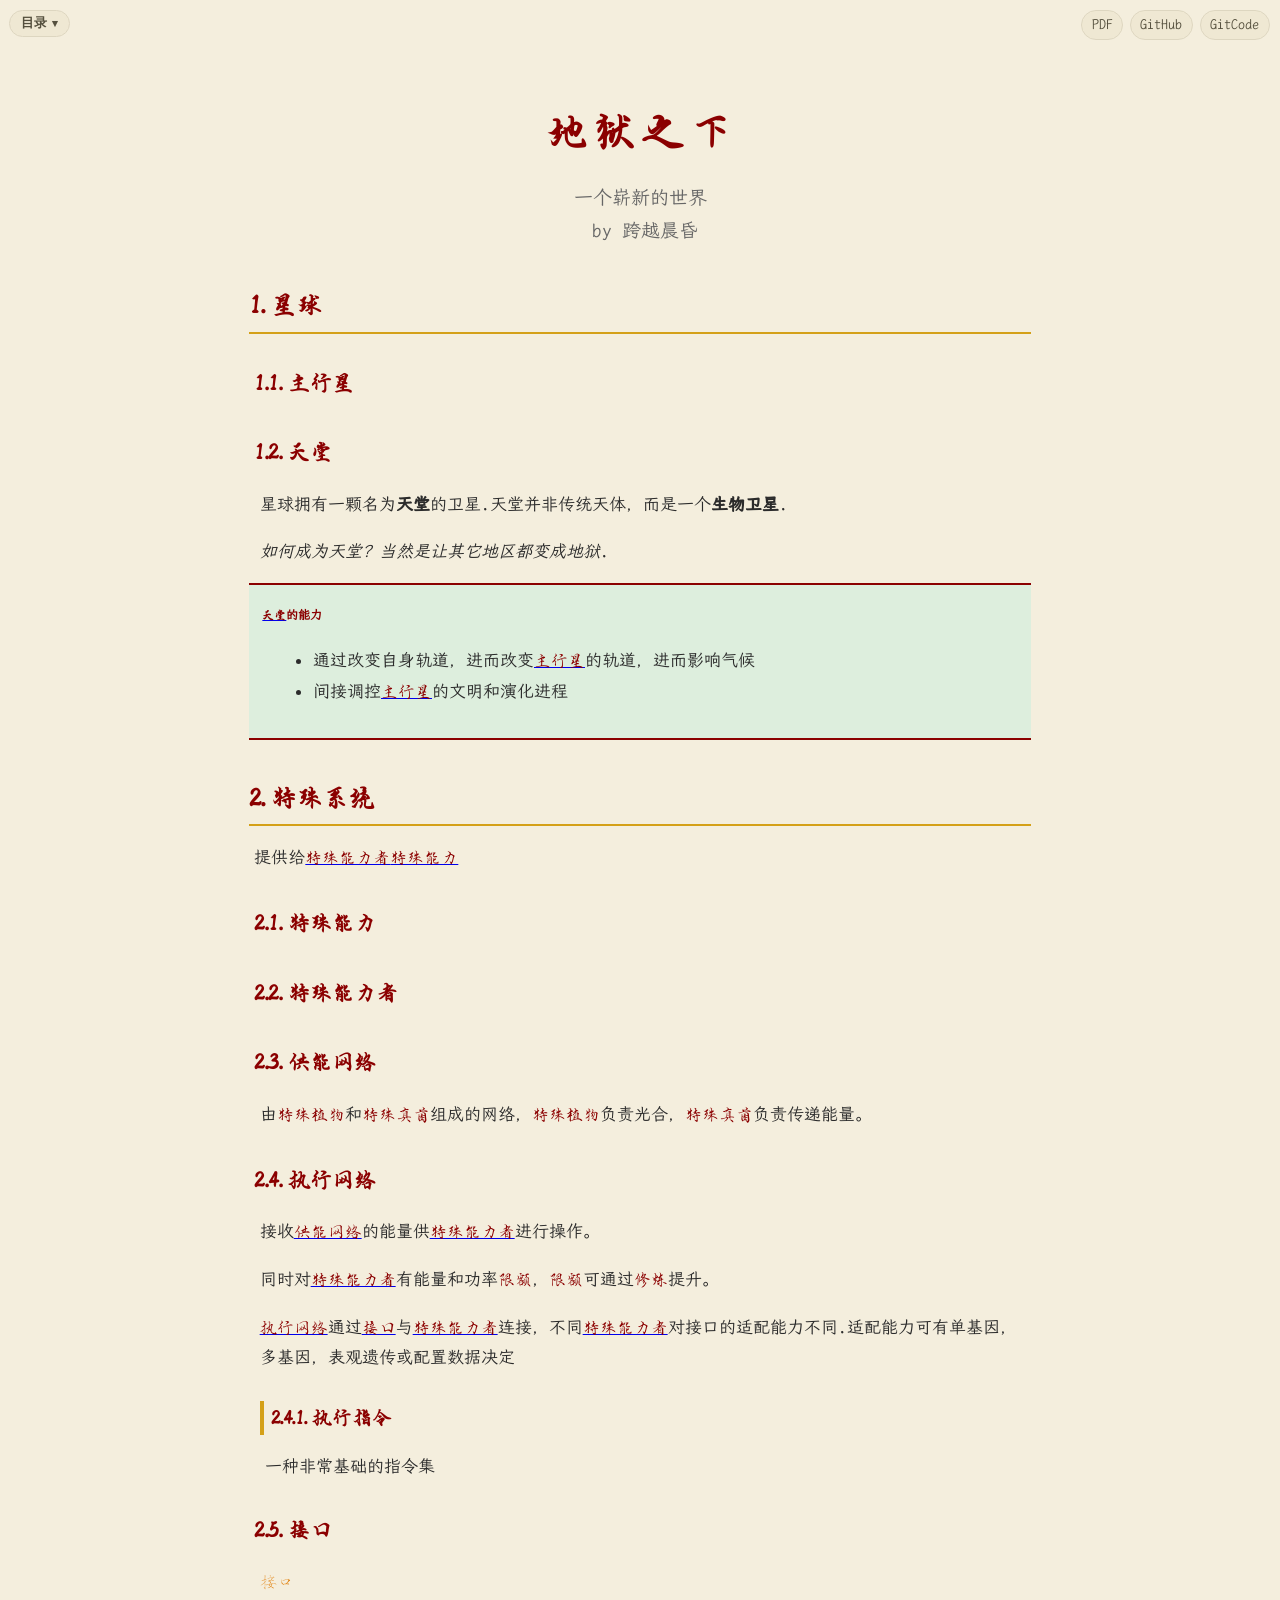
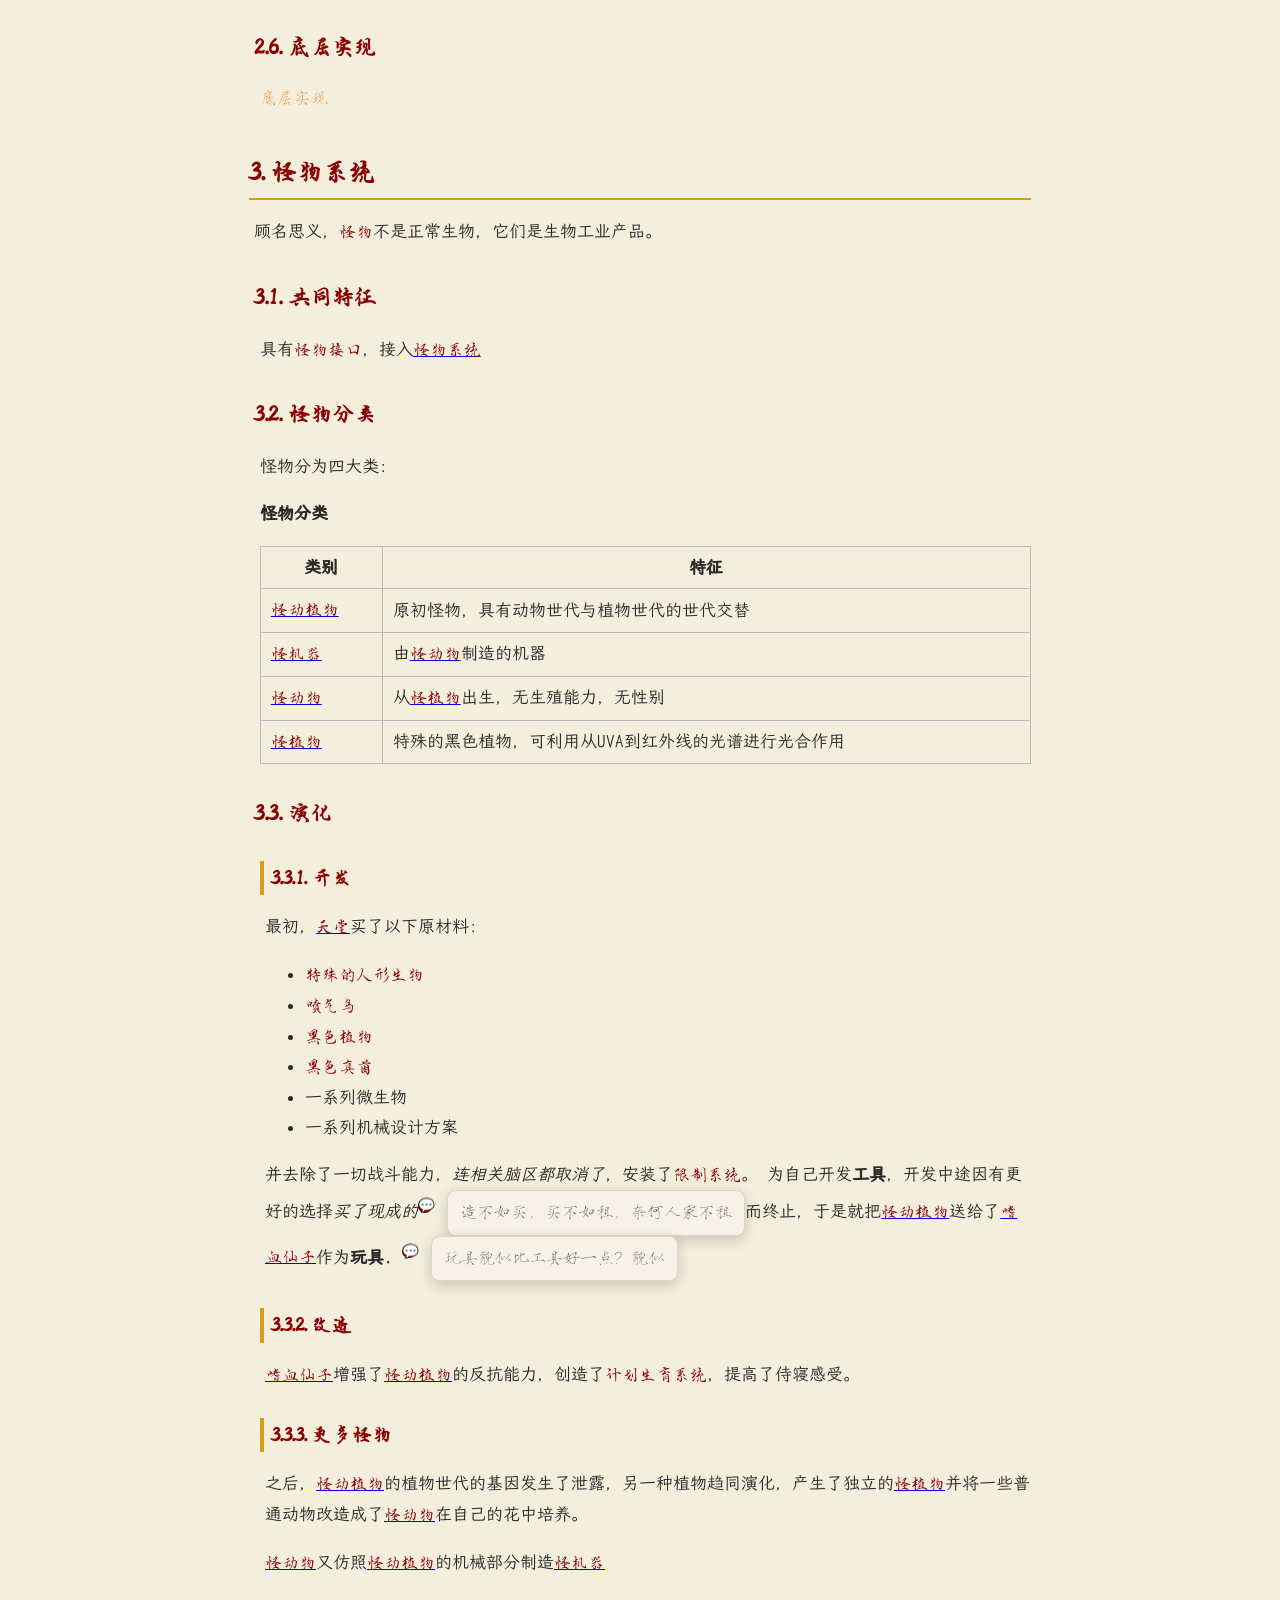
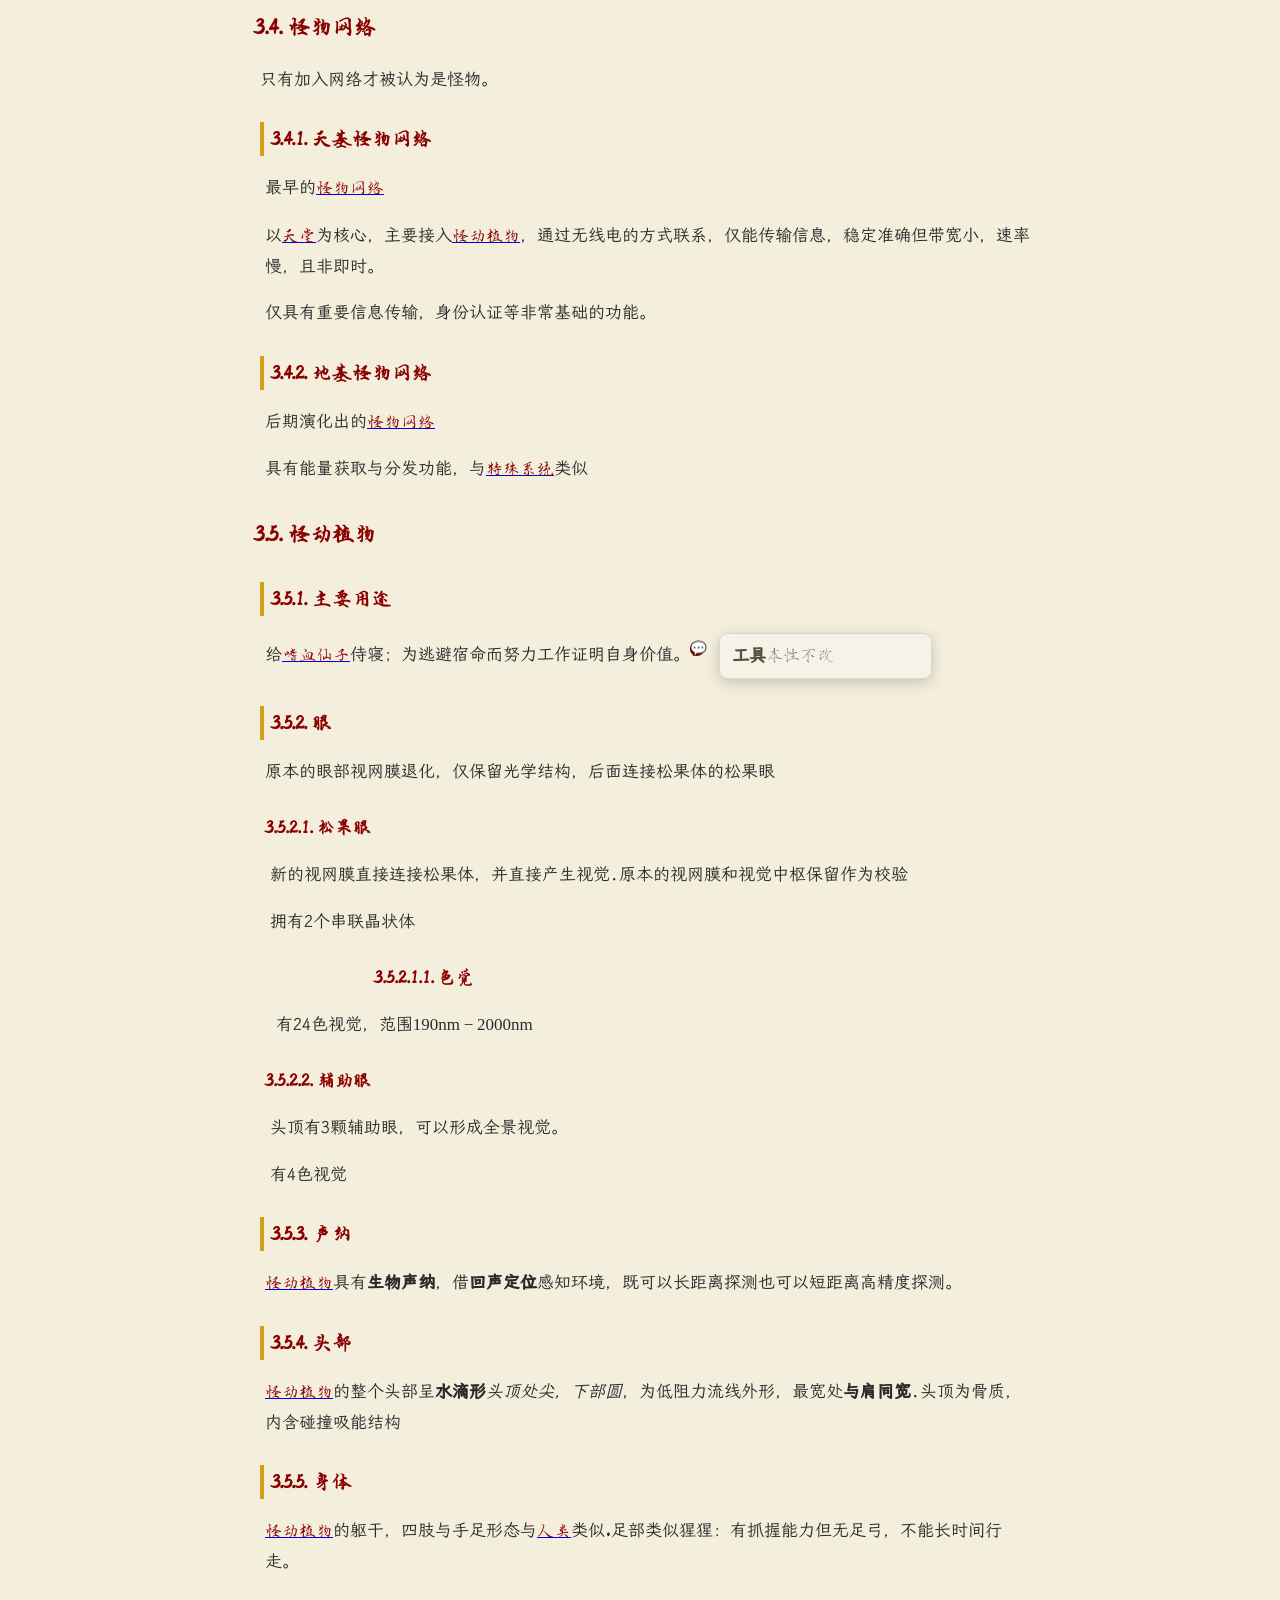
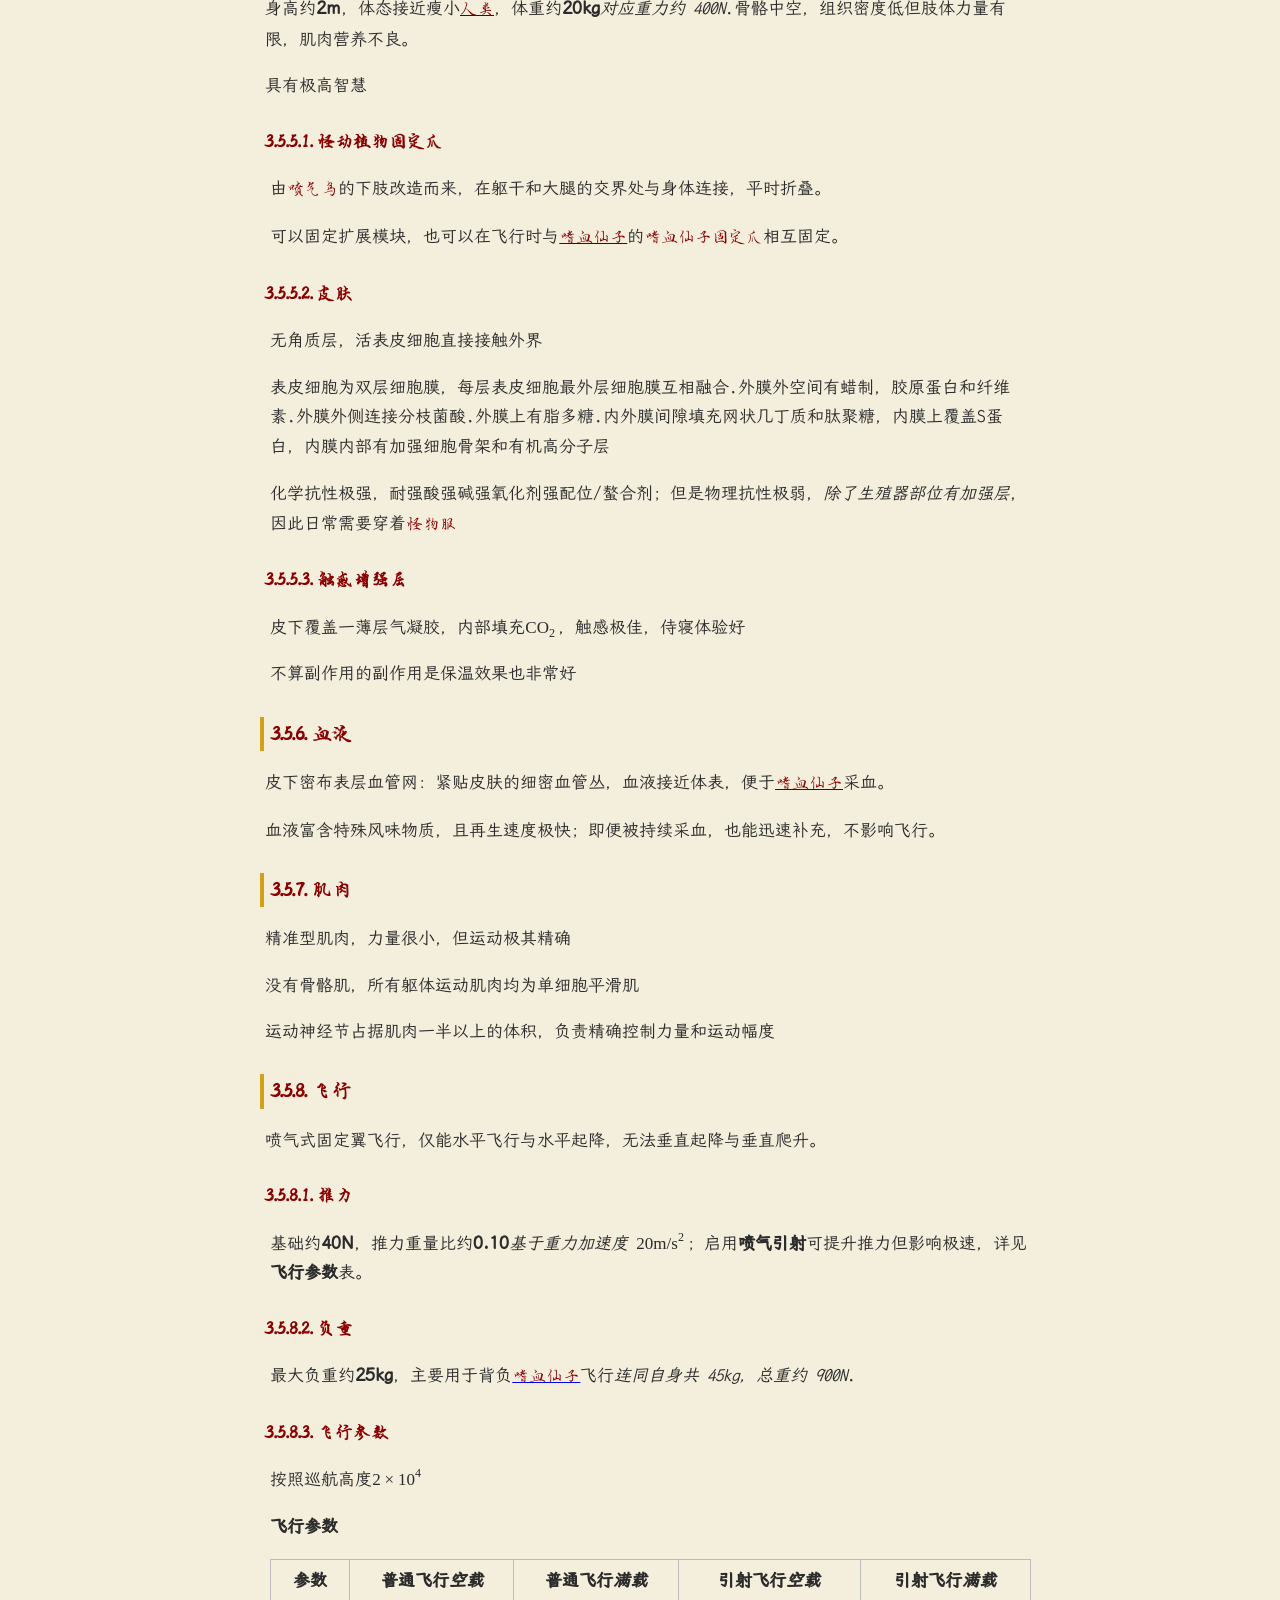
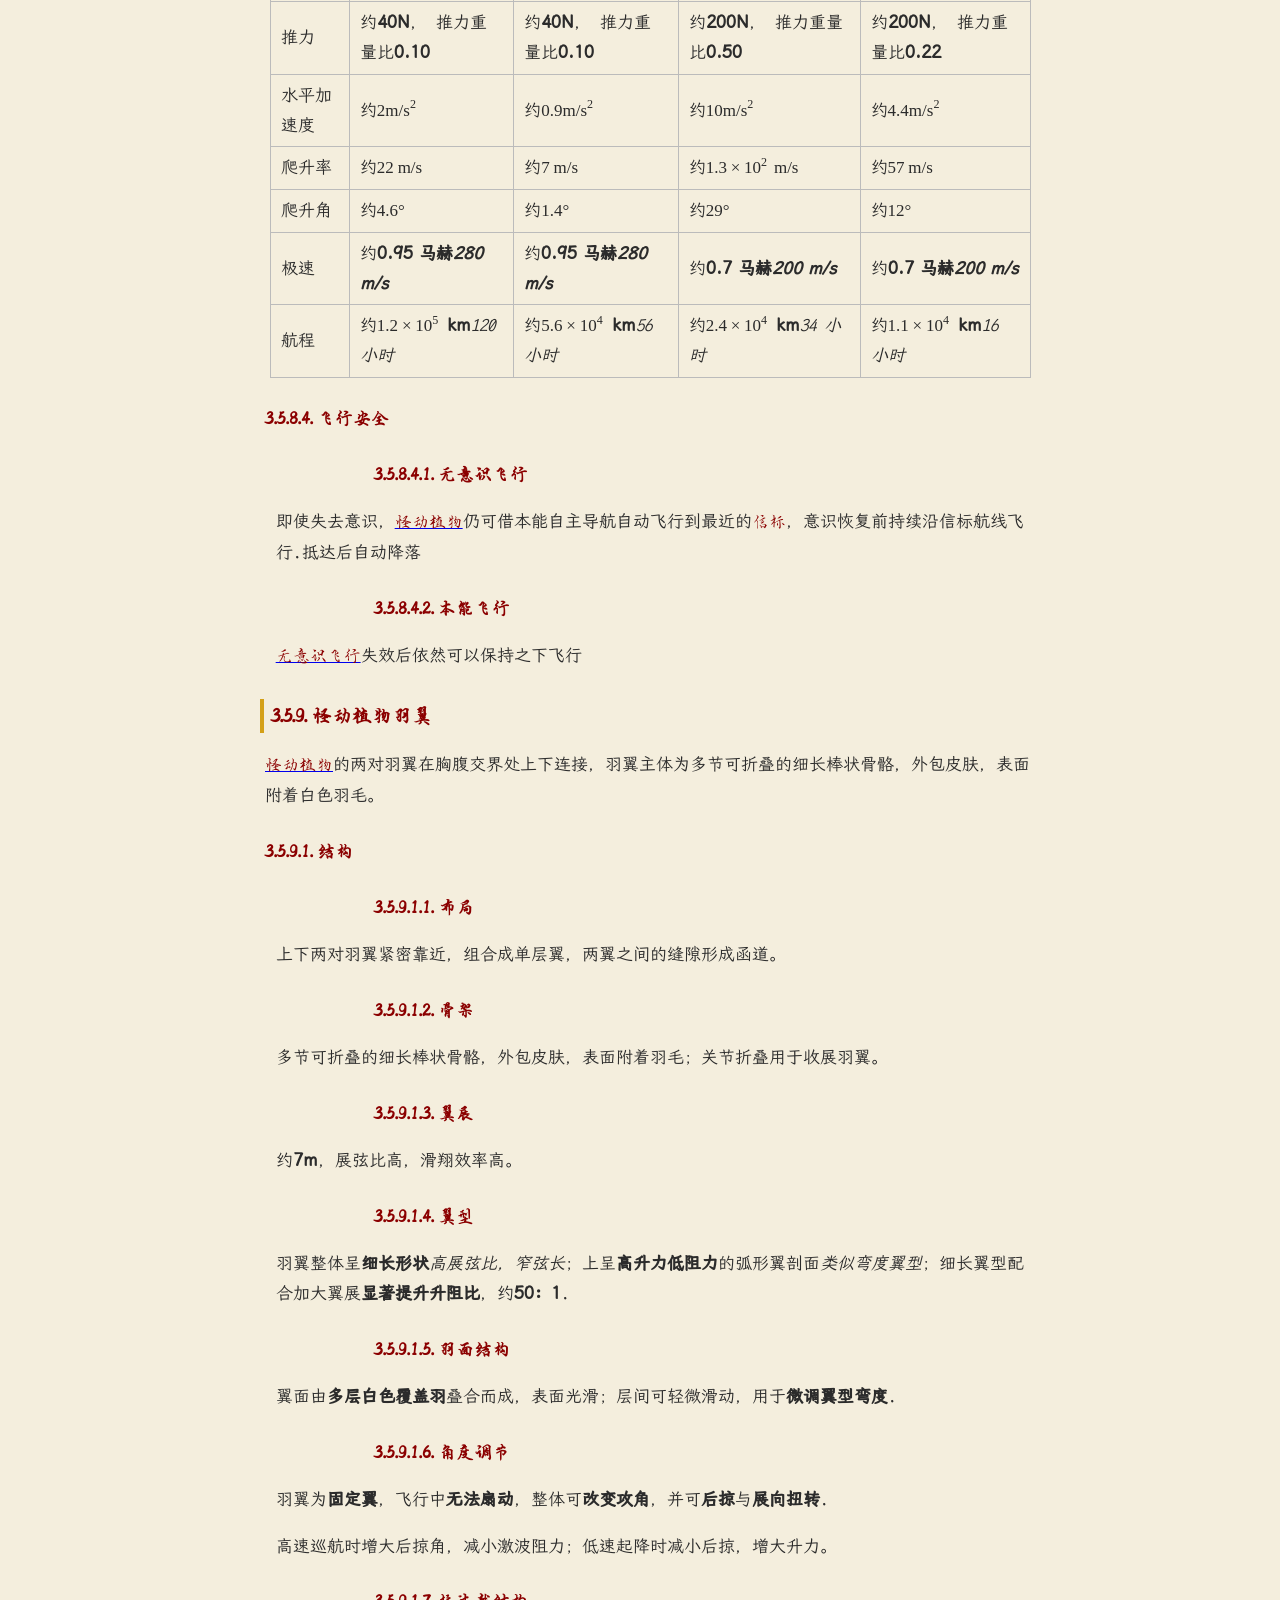
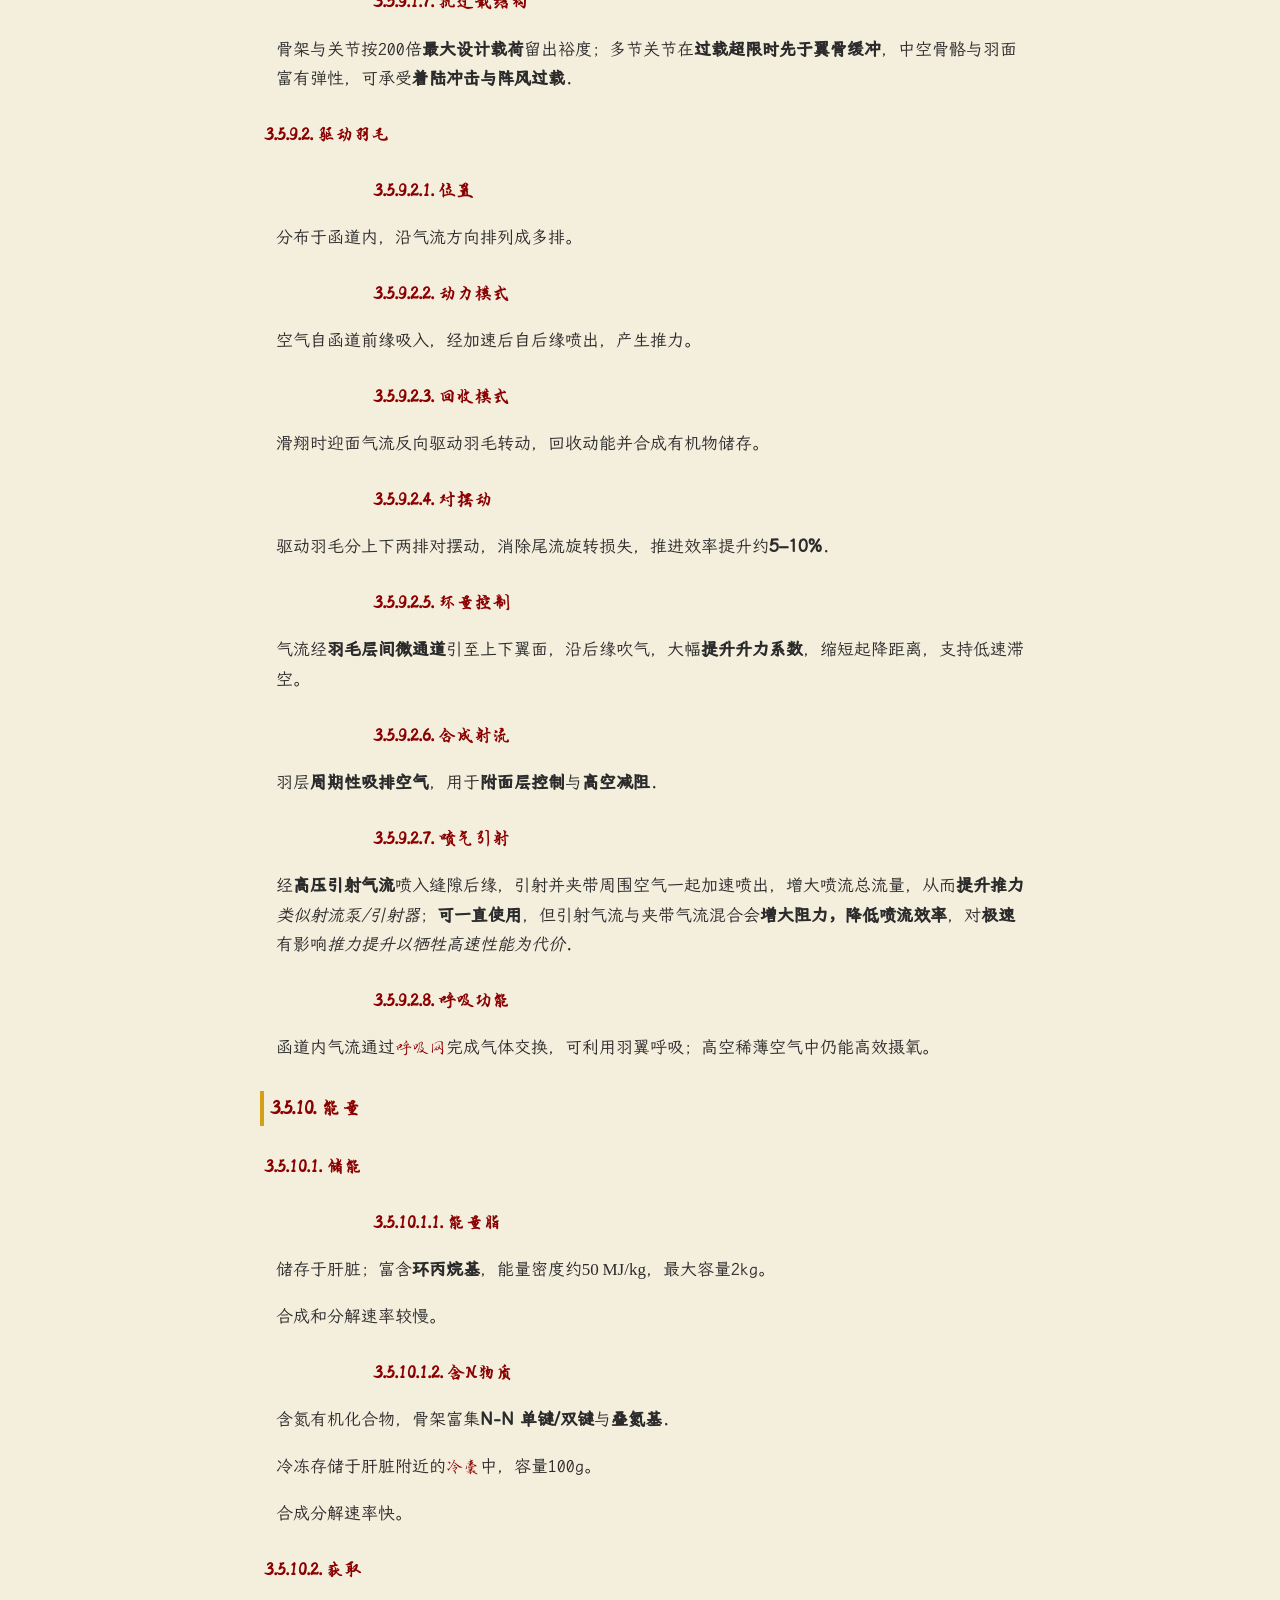
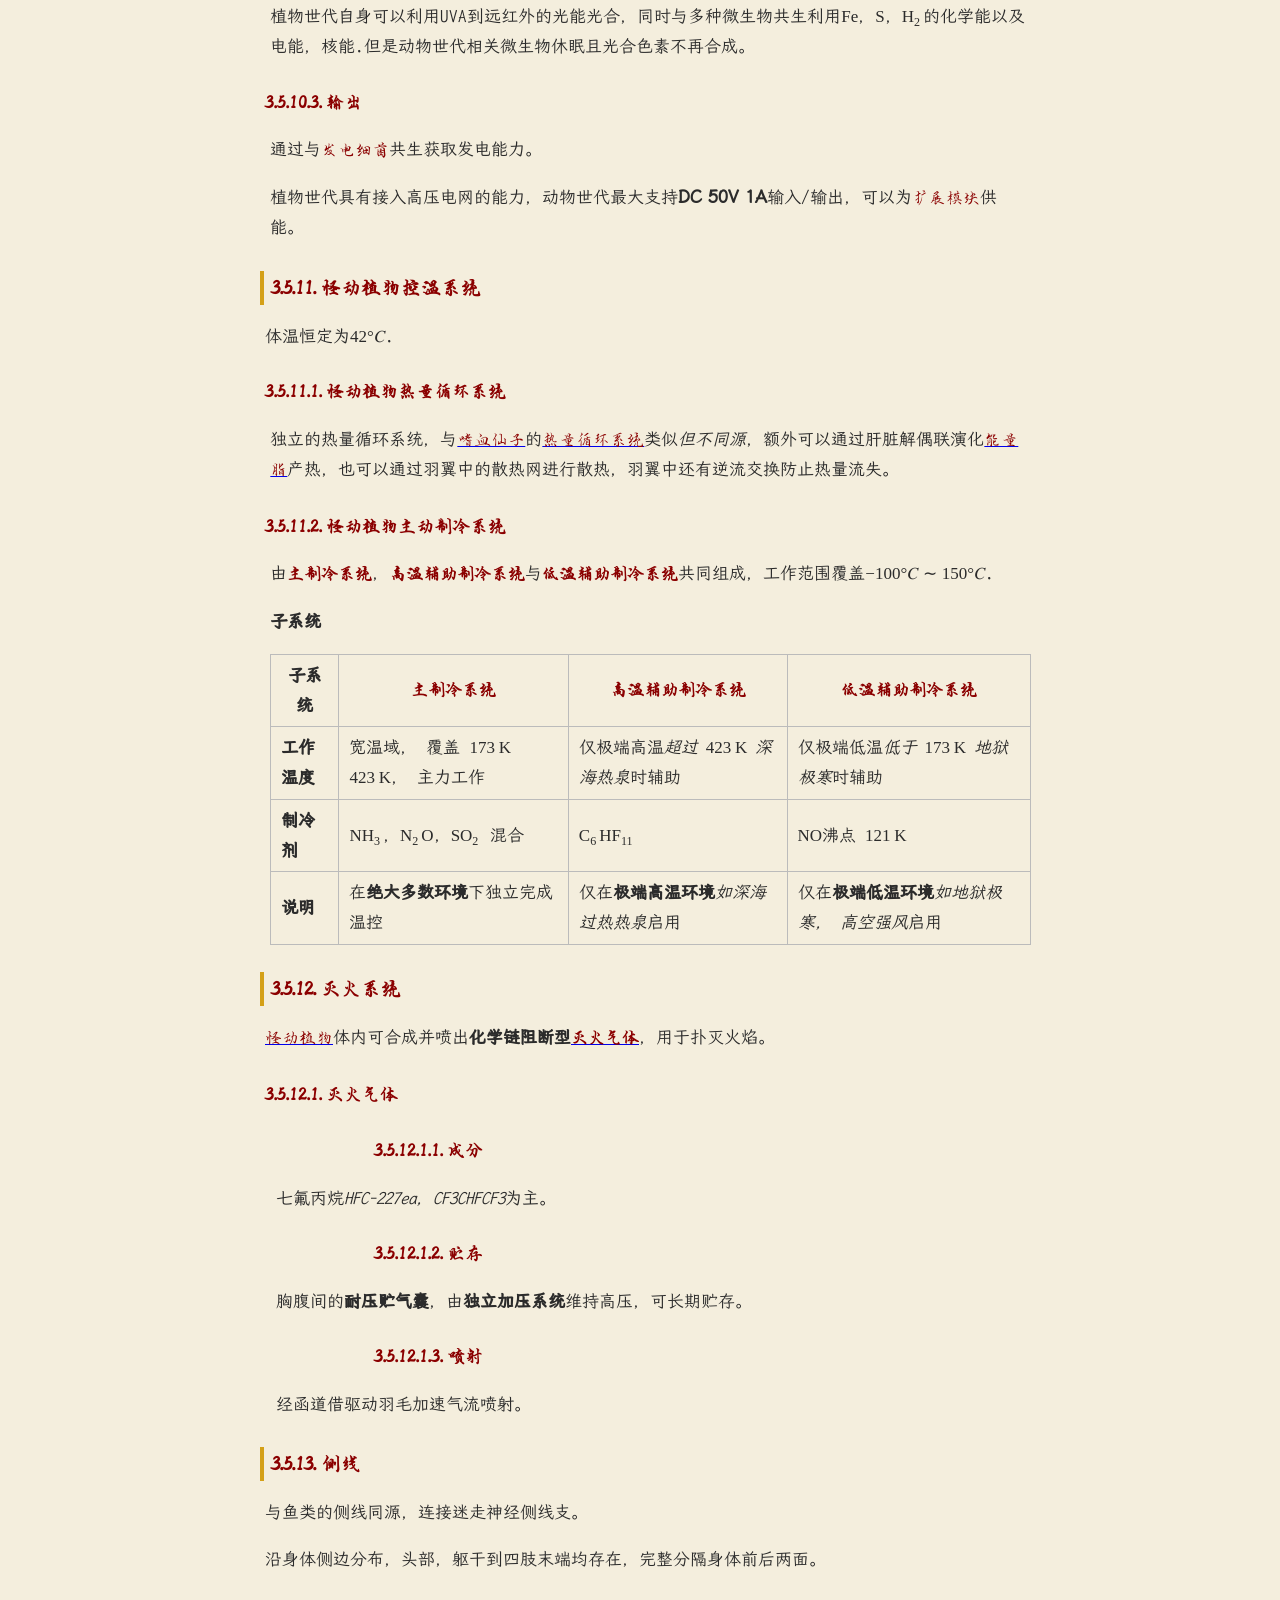
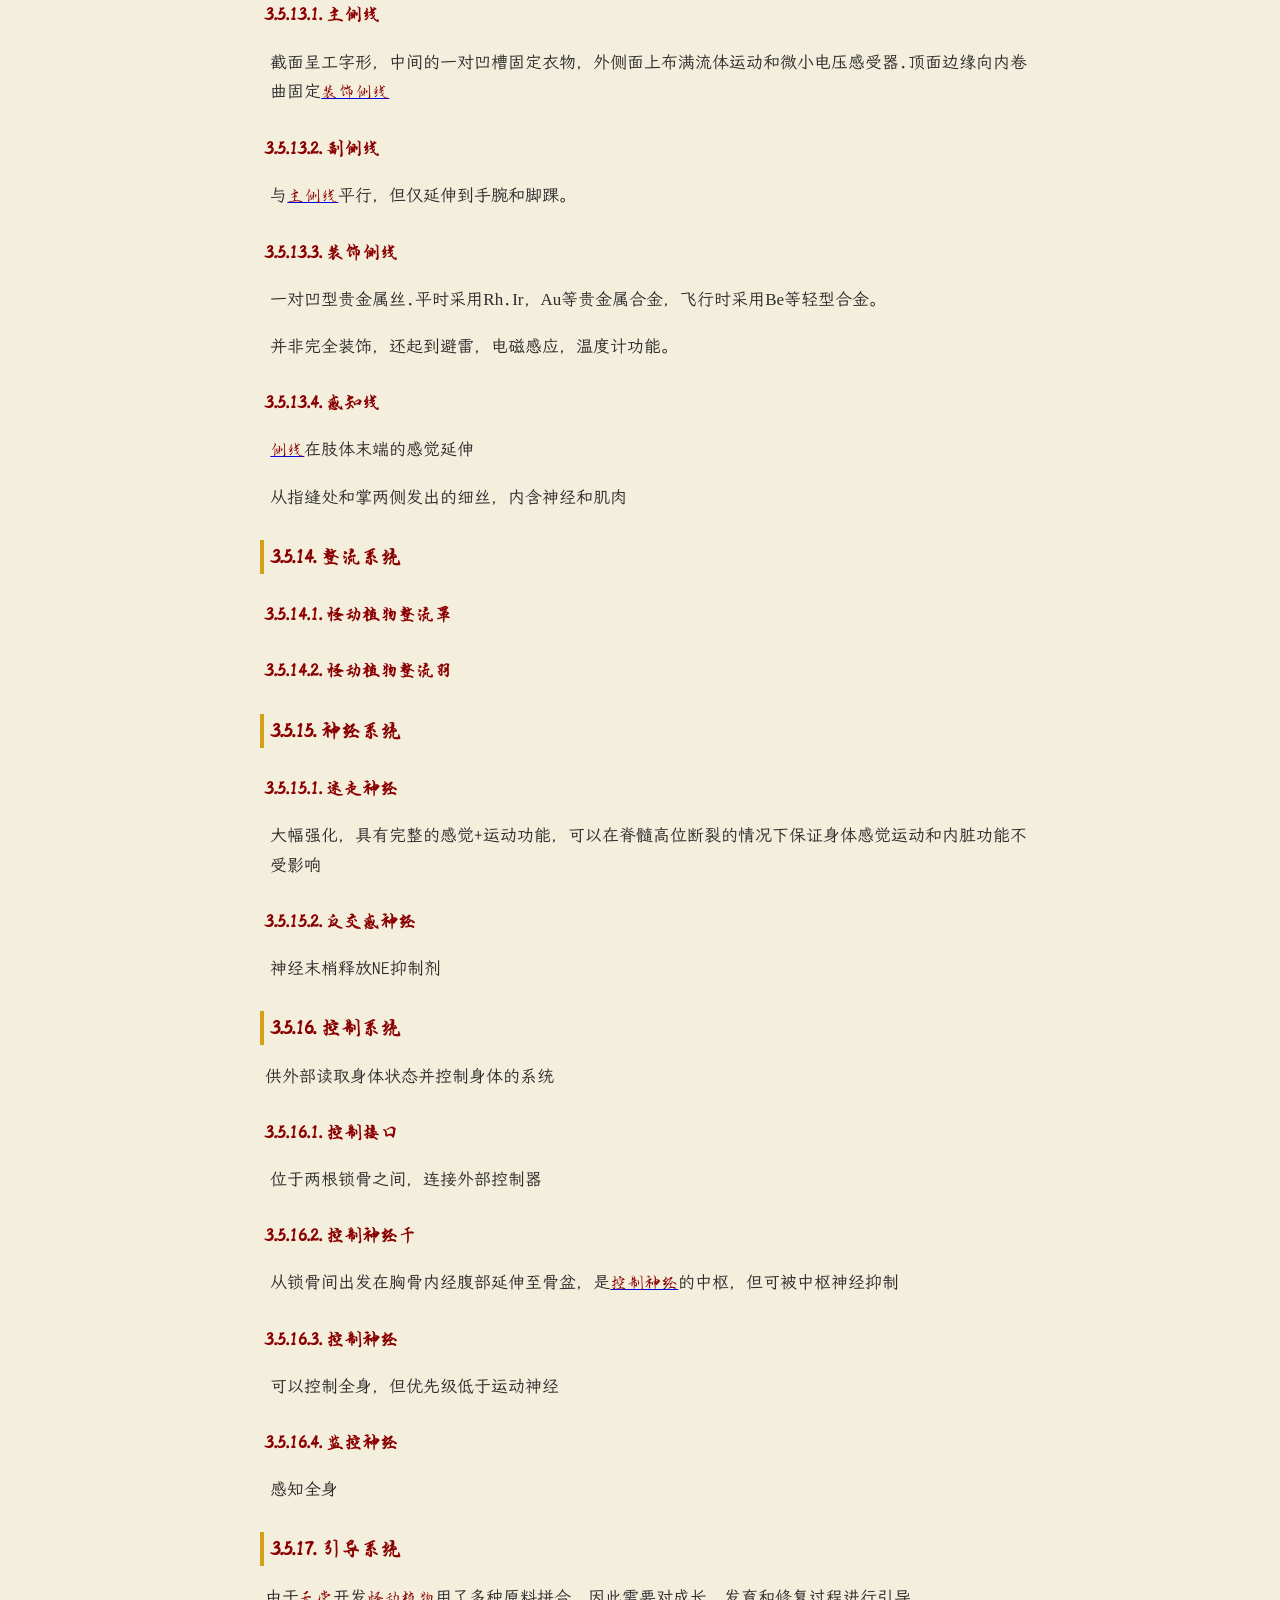
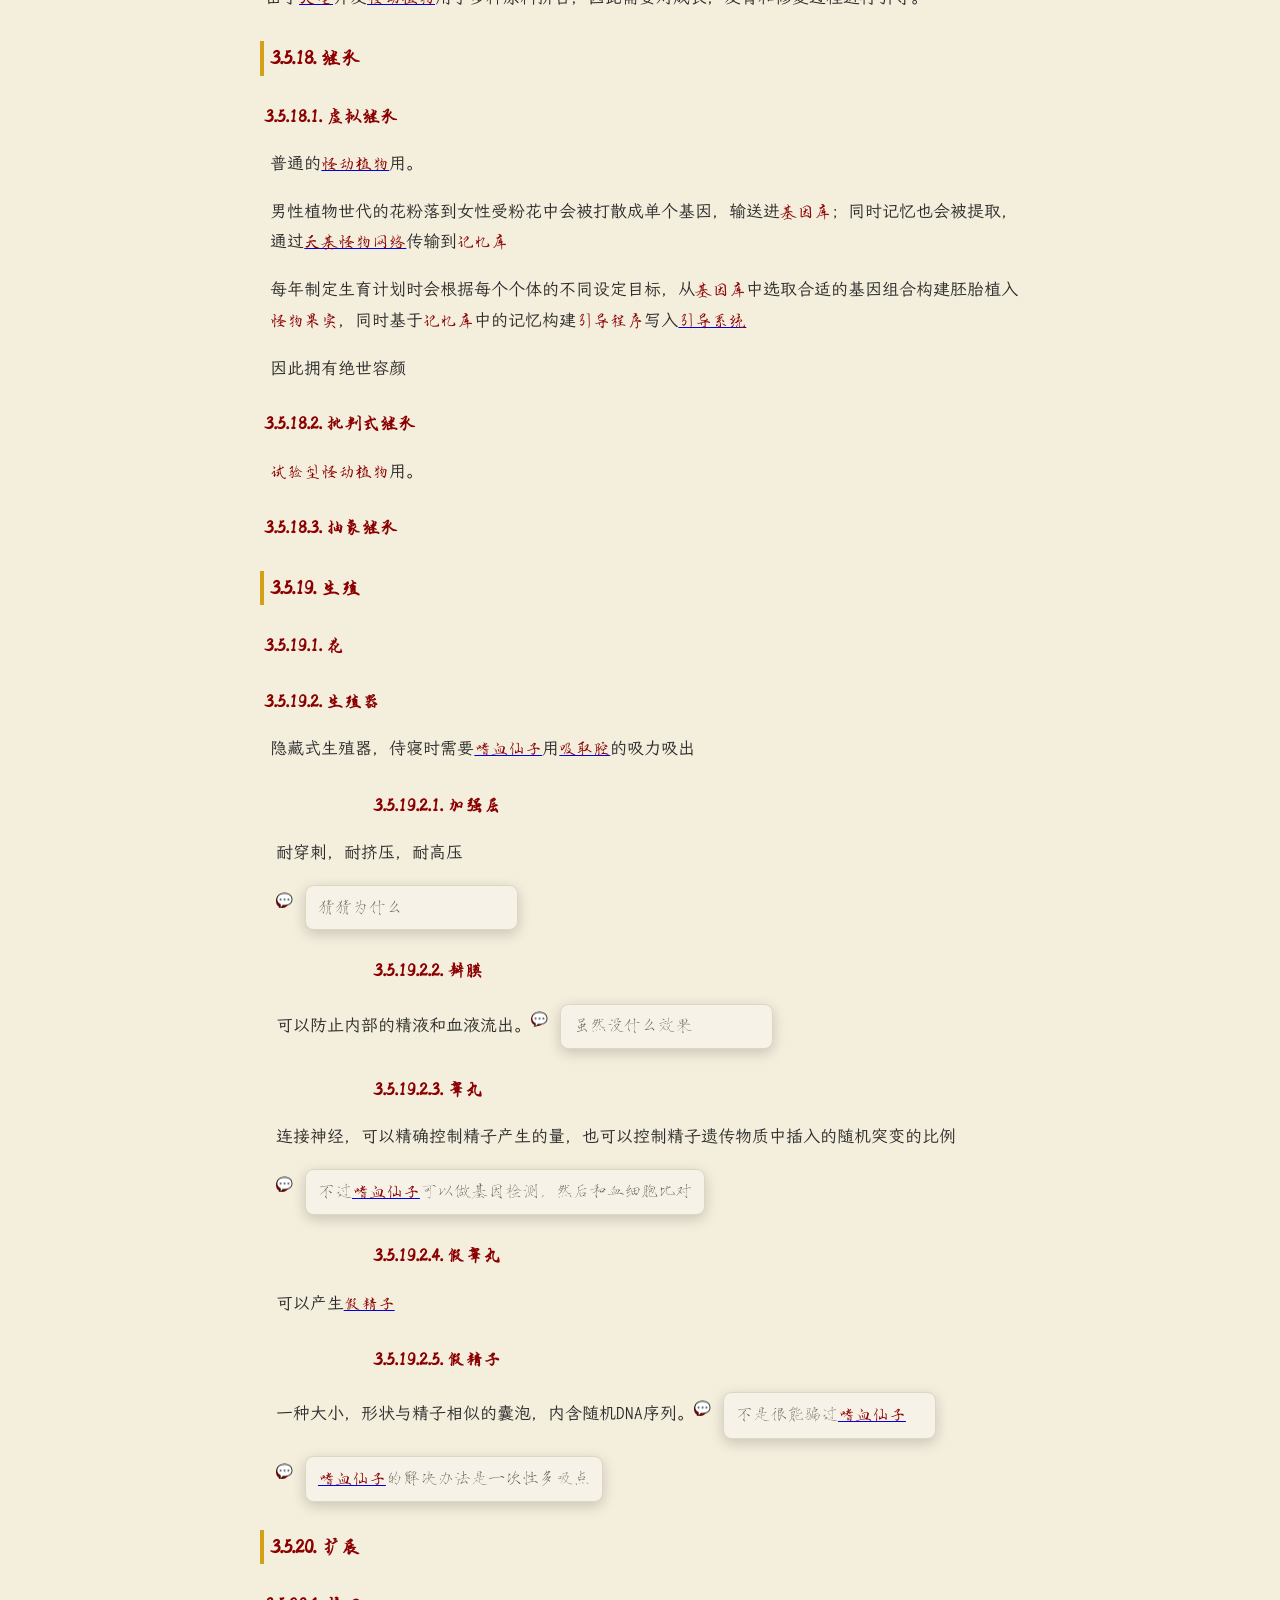
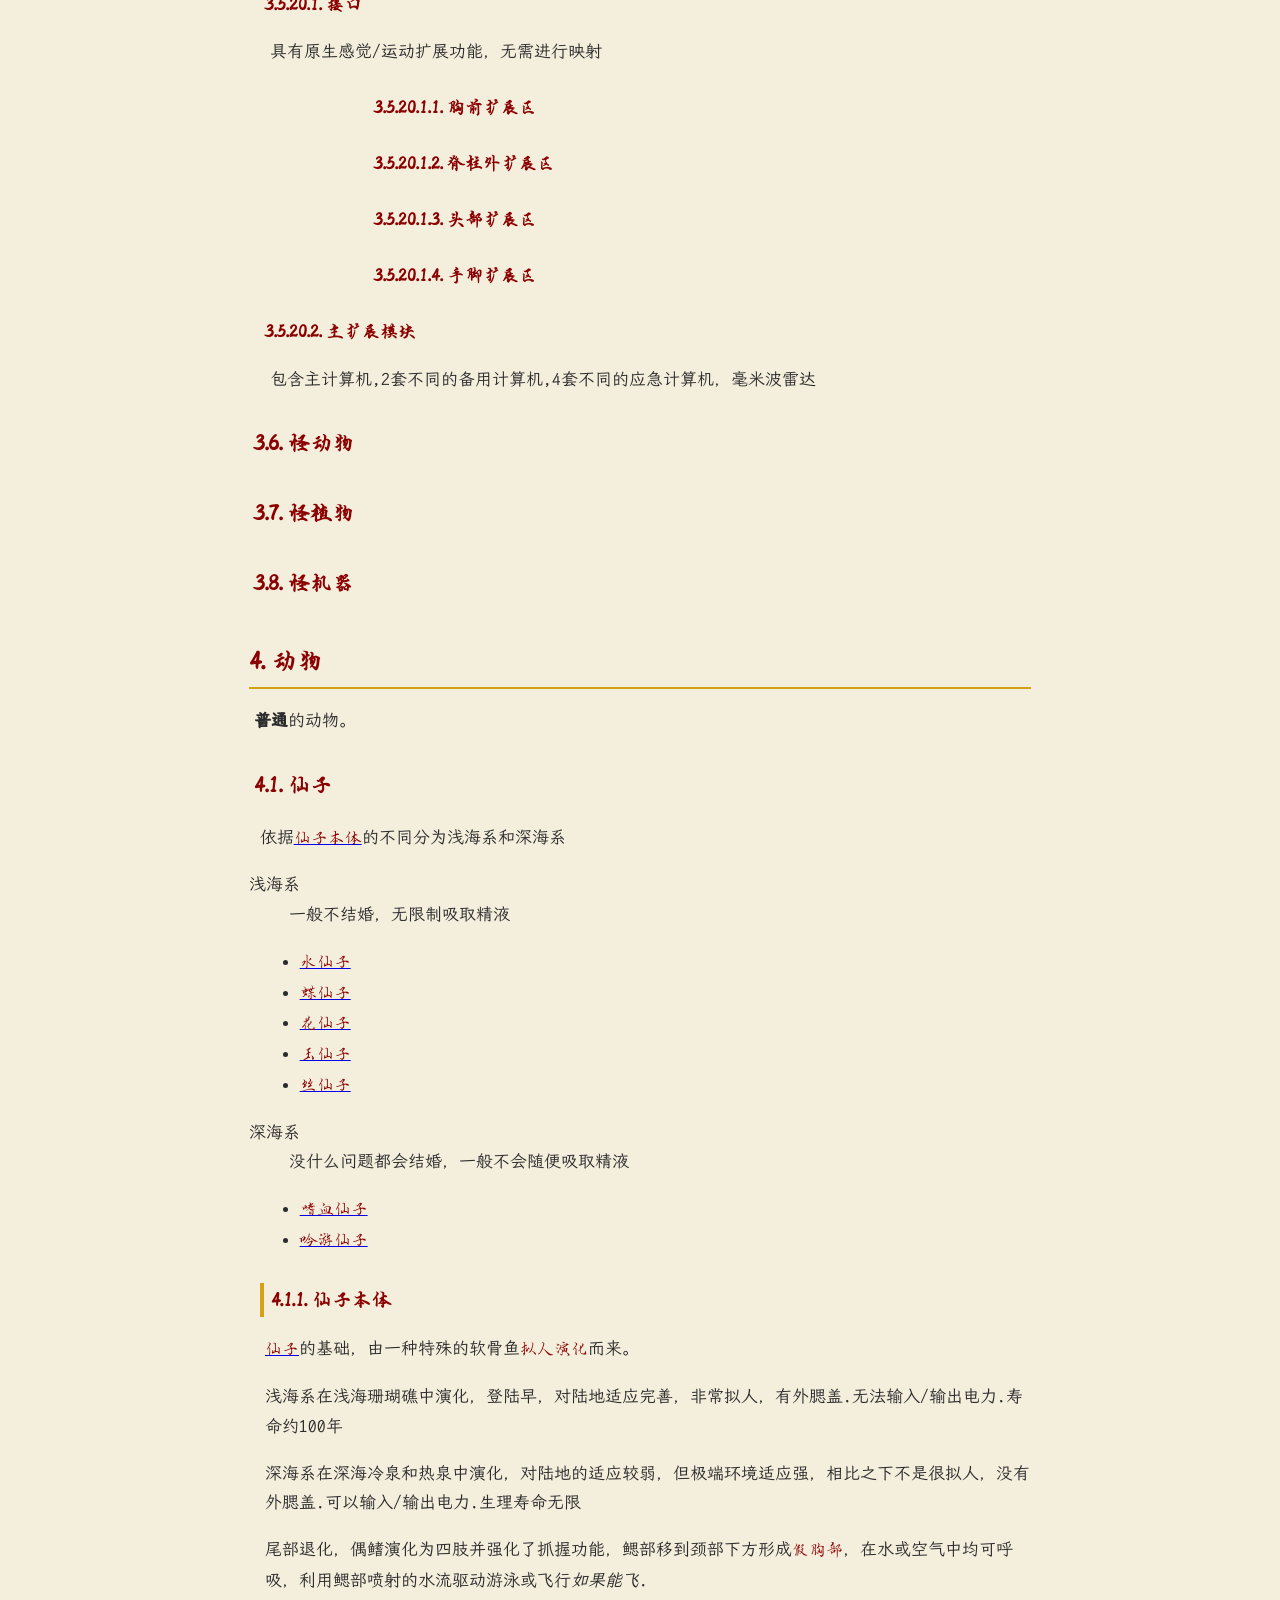
==== commit a2bf7a7f: "网页构建:b7f741497f9fd646f70137a410a6e238a4de53af" ====
--- a/index.html
+++ b/index.html
@@ -329,4 +329,4 @@
 /* 行内 TODO:瘦金体(同 评论 字体) */
 .uh-todo { color: var(--uh-orange, orange); font-family: var(--uh-comment-font); }
 :root { --uh-orange: #e07b00; }
-</style><aside class="uh-toc"><button class="uh-toc-head" aria-expanded="false">目录</button><div class="uh-toc-body"><nav role="doc-toc"><div style="margin-left: 0pt"><span style="display: block; font-variant-caps: small-caps"><h2>目录</h2></span></div><ol style="list-style-type: none"><li><div><a href="#loc-1"><span class="prefix">1.</span> 星球</a></div><ol style="list-style-type: none"><li><a href="#主行星"><span class="prefix">1.1.</span> 主行星</a></li><li><a href="#天堂"><span class="prefix">1.2.</span> 天堂</a></li></ol></li><li><div><a href="#超级系统"><span class="prefix">2.</span> 超级系统</a></div><ol style="list-style-type: none"><li><a href="#供能网络"><span class="prefix">2.1.</span> 供能网络</a></li><li><a href="#执行网络"><span class="prefix">2.2.</span> 执行网络</a></li><li><a href="#接口"><span class="prefix">2.3.</span> 接口</a></li><li><a href="#loc-2"><span class="prefix">2.4.</span> 底层实现</a></li></ol></li><li><div><a href="#怪物系统"><span class="prefix">3.</span> 怪物系统</a></div><ol style="list-style-type: none"><li><a href="#loc-3"><span class="prefix">3.1.</span> 共同特征</a></li><li><a href="#loc-4"><span class="prefix">3.2.</span> 怪物分类</a></li><li><div><a href="#loc-5"><span class="prefix">3.3.</span> 演化</a></div><ol style="list-style-type: none"><li><a href="#loc-6"><span class="prefix">3.3.1.</span> 开发</a></li><li><a href="#loc-7"><span class="prefix">3.3.2.</span> 改造</a></li><li><a href="#loc-8"><span class="prefix">3.3.3.</span> 更多怪物</a></li></ol></li><li><div><a href="#怪物网络"><span class="prefix">3.4.</span> 怪物网络</a></div><ol style="list-style-type: none"><li><a href="#天基怪物网络"><span class="prefix">3.4.1.</span> 天基怪物网络</a></li><li><a href="#地基怪物网络"><span class="prefix">3.4.2.</span> 地基怪物网络</a></li></ol></li><li><div><a href="#怪动植物"><span class="prefix">3.5.</span> 怪动植物</a></div><ol style="list-style-type: none"><li><a href="#loc-9"><span class="prefix">3.5.1.</span> 主要用途</a></li><li><a href="#loc-10"><span class="prefix">3.5.2.</span> 头部</a></li><li><a href="#loc-11"><span class="prefix">3.5.3.</span> 声纳</a></li><li><div><a href="#loc-12"><span class="prefix">3.5.4.</span> 身体</a></div><ol style="list-style-type: none"><li><a href="#怪动植物固定爪"><span class="prefix">3.5.4.1.</span> 怪动植物固定爪</a></li><li><a href="#loc-13"><span class="prefix">3.5.4.2.</span> 皮肤</a></li><li><a href="#loc-14"><span class="prefix">3.5.4.3.</span> 保温层</a></li></ol></li><li><a href="#loc-15"><span class="prefix">3.5.5.</span> 血液</a></li><li><div><a href="#loc-16"><span class="prefix">3.5.6.</span> 飞行</a></div><ol style="list-style-type: none"><li><a href="#loc-17"><span class="prefix">3.5.6.1.</span> 推力</a></li><li><a href="#loc-18"><span class="prefix">3.5.6.2.</span> 负重</a></li><li><a href="#loc-19"><span class="prefix">3.5.6.3.</span> 飞行参数</a></li><li><div><a href="#loc-20"><span class="prefix">3.5.6.4.</span> 飞行安全</a></div><ol style="list-style-type: none"><li><a href="#无意识飞行"><span class="prefix">3.5.6.4.1.</span> 无意识飞行</a></li><li><a href="#本能飞行"><span class="prefix">3.5.6.4.2.</span> 本能飞行</a></li></ol></li></ol></li><li><div><a href="#怪动植物羽翼"><span class="prefix">3.5.7.</span> 怪动植物羽翼</a></div><ol style="list-style-type: none"><li><div><a href="#loc-21"><span class="prefix">3.5.7.1.</span> 结构</a></div><ol style="list-style-type: none"><li><a href="#loc-22"><span class="prefix">3.5.7.1.1.</span> 布局</a></li><li><a href="#loc-23"><span class="prefix">3.5.7.1.2.</span> 骨架</a></li><li><a href="#loc-24"><span class="prefix">3.5.7.1.3.</span> 翼展</a></li><li><a href="#loc-25"><span class="prefix">3.5.7.1.4.</span> 翼型</a></li><li><a href="#loc-26"><span class="prefix">3.5.7.1.5.</span> 羽面结构</a></li><li><a href="#loc-27"><span class="prefix">3.5.7.1.6.</span> 角度调节</a></li><li><a href="#loc-28"><span class="prefix">3.5.7.1.7.</span> 抗过载结构</a></li></ol></li><li><div><a href="#loc-29"><span class="prefix">3.5.7.2.</span> 驱动羽毛</a></div><ol style="list-style-type: none"><li><a href="#loc-30"><span class="prefix">3.5.7.2.1.</span> 位置</a></li><li><a href="#loc-31"><span class="prefix">3.5.7.2.2.</span> 动力模式</a></li><li><a href="#loc-32"><span class="prefix">3.5.7.2.3.</span> 回收模式</a></li><li><a href="#loc-33"><span class="prefix">3.5.7.2.4.</span> 对摆动</a></li><li><a href="#loc-34"><span class="prefix">3.5.7.2.5.</span> 环量控制</a></li><li><a href="#loc-35"><span class="prefix">3.5.7.2.6.</span> 合成射流</a></li><li><a href="#loc-36"><span class="prefix">3.5.7.2.7.</span> 喷气引射</a></li><li><a href="#loc-37"><span class="prefix">3.5.7.2.8.</span> 呼吸功能</a></li></ol></li></ol></li><li><div><a href="#loc-38"><span class="prefix">3.5.8.</span> 能量</a></div><ol style="list-style-type: none"><li><div><a href="#loc-39"><span class="prefix">3.5.8.1.</span> 储能</a></div><ol style="list-style-type: none"><li><a href="#能量脂"><span class="prefix">3.5.8.1.1.</span> 能量脂</a></li><li><a href="#含N物质"><span class="prefix">3.5.8.1.2.</span> 含N物质</a></li></ol></li><li><a href="#loc-40"><span class="prefix">3.5.8.2.</span> 获取</a></li><li><a href="#loc-41"><span class="prefix">3.5.8.3.</span> 输出</a></li></ol></li><li><div><a href="#怪动植物控温系统"><span class="prefix">3.5.9.</span> 怪动植物控温系统</a></div><ol style="list-style-type: none"><li><a href="#怪动植物热量循环系统"><span class="prefix">3.5.9.1.</span> 怪动植物热量循环系统</a></li><li><a href="#怪动植物主动制冷系统"><span class="prefix">3.5.9.2.</span> 怪动植物主动制冷系统</a></li></ol></li><li><div><a href="#灭火系统"><span class="prefix">3.5.10.</span> 灭火系统</a></div><ol style="list-style-type: none"><li><div><a href="#灭火气体"><span class="prefix">3.5.10.1.</span> 灭火气体</a></div><ol style="list-style-type: none"><li><a href="#loc-42"><span class="prefix">3.5.10.1.1.</span> 成分</a></li><li><a href="#loc-43"><span class="prefix">3.5.10.1.2.</span> 贮存</a></li><li><a href="#loc-44"><span class="prefix">3.5.10.1.3.</span> 喷射</a></li></ol></li></ol></li><li><div><a href="#怪动植物侧线"><span class="prefix">3.5.11.</span> 侧线</a></div><ol style="list-style-type: none"><li><a href="#怪动植物主侧线"><span class="prefix">3.5.11.1.</span> 主侧线</a></li><li><a href="#怪动植物副侧线"><span class="prefix">3.5.11.2.</span> 副侧线</a></li><li><a href="#怪动植物装饰侧线"><span class="prefix">3.5.11.3.</span> 装饰侧线</a></li><li><a href="#怪动植物辅助感知线"><span class="prefix">3.5.11.4.</span> 感知线</a></li></ol></li><li><div><a href="#loc-45"><span class="prefix">3.5.12.</span> 整流系统</a></div><ol style="list-style-type: none"><li><a href="#怪动植物整流罩"><span class="prefix">3.5.12.1.</span> 怪动植物整流罩</a></li><li><a href="#怪动植物整流羽"><span class="prefix">3.5.12.2.</span> 怪动植物整流羽</a></li></ol></li><li><div><a href="#loc-46"><span class="prefix">3.5.13.</span> 神经系统</a></div><ol style="list-style-type: none"><li><a href="#loc-47"><span class="prefix">3.5.13.1.</span> 迷走神经</a></li><li><a href="#loc-48"><span class="prefix">3.5.13.2.</span> 反交感神经</a></li></ol></li><li><div><a href="#控制系统"><span class="prefix">3.5.14.</span> 控制系统</a></div><ol style="list-style-type: none"><li><a href="#控制接口"><span class="prefix">3.5.14.1.</span> 控制接口</a></li><li><a href="#控制神经干"><span class="prefix">3.5.14.2.</span> 控制神经干</a></li><li><a href="#控制神经"><span class="prefix">3.5.14.3.</span> 控制神经</a></li><li><a href="#监控神经"><span class="prefix">3.5.14.4.</span> 监控神经</a></li></ol></li><li><a href="#引导系统"><span class="prefix">3.5.15.</span> 引导系统</a></li><li><div><a href="#loc-49"><span class="prefix">3.5.16.</span> 继承</a></div><ol style="list-style-type: none"><li><a href="#虚拟继承"><span class="prefix">3.5.16.1.</span> 虚拟继承</a></li><li><a href="#批判式继承"><span class="prefix">3.5.16.2.</span> 批判式继承</a></li><li><a href="#抽象继承"><span class="prefix">3.5.16.3.</span> 抽象继承</a></li></ol></li><li><div><a href="#loc-50"><span class="prefix">3.5.17.</span> 生殖</a></div><ol style="list-style-type: none"><li><a href="#loc-51"><span class="prefix">3.5.17.1.</span> 花</a></li><li><div><a href="#loc-52"><span class="prefix">3.5.17.2.</span> 生殖器</a></div><ol style="list-style-type: none"><li><a href="#loc-53"><span class="prefix">3.5.17.2.1.</span> 加强层</a></li><li><a href="#loc-54"><span class="prefix">3.5.17.2.2.</span> 瓣膜</a></li><li><a href="#loc-55"><span class="prefix">3.5.17.2.3.</span> 睾丸</a></li><li><a href="#假睾丸"><span class="prefix">3.5.17.2.4.</span> 假睾丸</a></li><li><a href="#假精子"><span class="prefix">3.5.17.2.5.</span> 假精子</a></li></ol></li></ol></li><li><div><a href="#loc-56"><span class="prefix">3.5.18.</span> 扩展</a></div><ol style="list-style-type: none"><li><div><a href="#loc-57"><span class="prefix">3.5.18.1.</span> 接口</a></div><ol style="list-style-type: none"><li><a href="#胸前扩展区"><span class="prefix">3.5.18.1.1.</span> 胸前扩展区</a></li><li><a href="#脊柱外扩展区"><span class="prefix">3.5.18.1.2.</span> 脊柱外扩展区</a></li><li><a href="#头部扩展区"><span class="prefix">3.5.18.1.3.</span> 头部扩展区</a></li><li><a href="#手脚扩展区"><span class="prefix">3.5.18.1.4.</span> 手脚扩展区</a></li></ol></li><li><a href="#主扩展模块"><span class="prefix">3.5.18.2.</span> 主扩展模块</a></li></ol></li></ol></li><li><a href="#怪动物"><span class="prefix">3.6.</span> 怪动物</a></li><li><a href="#怪植物"><span class="prefix">3.7.</span> 怪植物</a></li><li><a href="#怪机器"><span class="prefix">3.8.</span> 怪机器</a></li></ol></li><li><div><a href="#loc-58"><span class="prefix">4.</span> 动物</a></div><ol style="list-style-type: none"><li><div><a href="#仙子"><span class="prefix">4.1.</span> 仙子</a></div><ol style="list-style-type: none"><li><div><a href="#仙子本体"><span class="prefix">4.1.1.</span> 仙子本体</a></div><ol style="list-style-type: none"><li><div><a href="#仙子皮肤"><span class="prefix">4.1.1.1.</span> 仙子皮肤</a></div><ol style="list-style-type: none"><li><a href="#芳香腺"><span class="prefix">4.1.1.1.1.</span> 芳香腺</a></li></ol></li><li><div><a href="#吸取系统"><span class="prefix">4.1.1.2.</span> 吸取系统</a></div><ol style="list-style-type: none"><li><a href="#吸取腔"><span class="prefix">4.1.1.2.1.</span> 吸取腔</a></li><li><a href="#逆向输尿管"><span class="prefix">4.1.1.2.2.</span> 逆向输尿管</a></li><li><a href="#输精管"><span class="prefix">4.1.1.2.3.</span> 输精管</a></li><li><a href="#精液吸收系统"><span class="prefix">4.1.1.2.4.</span> 精液吸收系统</a></li><li><a href="#loc-59"><span class="prefix">4.1.1.2.5.</span> 计量系统</a></li></ol></li><li><a href="#双螺旋瓣肠"><span class="prefix">4.1.1.3.</span> 双螺旋瓣肠</a></li><li><a href="#营养液"><span class="prefix">4.1.1.4.</span> 营养液</a></li><li><div><a href="#loc-60"><span class="prefix">4.1.1.5.</span> 毒素</a></div><ol style="list-style-type: none"><li><a href="#仙子毒素A"><span class="prefix">4.1.1.5.1.</span> 仙子毒素A</a></li><li><a href="#仙子毒素B"><span class="prefix">4.1.1.5.2.</span> 仙子毒素B</a></li></ol></li><li><a href="#仙子爪"><span class="prefix">4.1.1.6.</span> 仙子爪</a></li></ol></li><li><a href="#水仙子"><span class="prefix">4.1.2.</span> 水仙子</a></li><li><a href="#蝶仙子"><span class="prefix">4.1.3.</span> 蝶仙子</a></li><li><a href="#花仙子"><span class="prefix">4.1.4.</span> 花仙子</a></li><li><a href="#玉仙子"><span class="prefix">4.1.5.</span> 玉仙子</a></li><li><a href="#丝仙子"><span class="prefix">4.1.6.</span> 丝仙子</a></li><li><div><a href="#嗜血仙子"><span class="prefix">4.1.7.</span> 嗜血仙子</a></div><ol style="list-style-type: none"><li><div><a href="#loc-61"><span class="prefix">4.1.7.1.</span> 构成</a></div><ol style="list-style-type: none"><li><a href="#loc-62"><span class="prefix">4.1.7.1.1.</span> <a href="#仙子本体"><span class="uh-element">仙子本体</span></a></a></li><li><a href="#六翼蝙蝠"><span class="prefix">4.1.7.1.2.</span> 六翼蝙蝠</a></li></ol></li><li><div><a href="#loc-63"><span class="prefix">4.1.7.2.</span> 感知系统</a></div><ol style="list-style-type: none"><li><a href="#loc-64"><span class="prefix">4.1.7.2.1.</span> 声呐</a></li><li><a href="#loc-65"><span class="prefix">4.1.7.2.2.</span> 侧线</a></li></ol></li><li><a href="#loc-66"><span class="prefix">4.1.7.3.</span> 飞行</a></li><li><a href="#loc-67"><span class="prefix">4.1.7.4.</span> 游泳</a></li><li><div><a href="#loc-68"><span class="prefix">4.1.7.5.</span> 电能使用</a></div><ol style="list-style-type: none"><li><div><a href="#loc-69"><span class="prefix">4.1.7.5.1.</span> I/O</a></div><ol style="list-style-type: none"><li><a href="#loc-70"><span class="prefix">4.1.7.5.1.1.</span> 输入</a></li><li><a href="#loc-71"><span class="prefix">4.1.7.5.1.2.</span> 输出</a></li><li><a href="#loc-72"><span class="prefix">4.1.7.5.1.3.</span> 接口</a></li></ol></li></ol></li><li><div><a href="#loc-73"><span class="prefix">4.1.7.6.</span> 控温</a></div><ol style="list-style-type: none"><li><a href="#loc-74"><span class="prefix">4.1.7.6.1.</span> 保温层</a></li><li><a href="#仙子热量循环系统"><span class="prefix">4.1.7.6.2.</span> 热量循环系统</a></li><li><a href="#仙子主动制冷系统"><span class="prefix">4.1.7.6.3.</span> 主动制冷系统</a></li></ol></li><li><div><a href="#loc-75"><span class="prefix">4.1.7.7.</span> 吸血</a></div><ol style="list-style-type: none"><li><div><a href="#无痛吸血"><span class="prefix">4.1.7.7.1.</span> 无痛吸血</a></div><ol style="list-style-type: none"><li><a href="#loc-76"><span class="prefix">4.1.7.7.1.1.</span> 奖励</a></li><li><a href="#loc-77"><span class="prefix">4.1.7.7.1.2.</span> 目的</a></li></ol></li><li><a href="#生殖吸血"><span class="prefix">4.1.7.7.2.</span> 生殖吸血</a></li></ol></li></ol></li><li><a href="#吟游仙子"><span class="prefix">4.1.8.</span> 吟游仙子</a></li></ol></li><li><div><a href="#子母虫"><span class="prefix">4.2.</span> 子母虫</a></div><ol style="list-style-type: none"><li><a href="#母虫"><span class="prefix">4.2.1.</span> 母虫</a></li><li><a href="#子虫"><span class="prefix">4.2.2.</span> 子虫</a></li></ol></li><li><a href="#鲛人"><span class="prefix">4.3.</span> 鲛人</a></li><li><div><a href="#人类"><span class="prefix">4.4.</span> 人类</a></div><ol style="list-style-type: none"><li><a href="#精灵"><span class="prefix">4.4.1.</span> 精灵</a></li><li><a href="#人族"><span class="prefix">4.4.2.</span> 人族</a></li><li><a href="#血族"><span class="prefix">4.4.3.</span> 血族</a></li></ol></li><li><a href="#妖"><span class="prefix">4.5.</span> 妖</a></li></ol></li><li><a href="#loc-78"><span class="prefix">5.</span> 植物</a></li><li><div><a href="#loc-79"><span class="prefix">6.</span> 微生物</a></div><ol style="list-style-type: none"><li><a href="#心形虫"><span class="prefix">6.1.</span> 心形虫</a></li></ol></li><li><div><a href="#神明"><span class="prefix">7.</span> 神明</a></div><ol style="list-style-type: none"><li><div><a href="#真神"><span class="prefix">7.1.</span> 真神</a></div><ol style="list-style-type: none"><li><div><a href="#支配者"><span class="prefix">7.1.1.</span> 支配者</a></div><ol style="list-style-type: none"><li><a href="#旧日支配者"><span class="prefix">7.1.1.1.</span> 旧日支配者</a></li><li><div><a href="#新时代支配者"><span class="prefix">7.1.1.2.</span> 新时代支配者</a></div><ol style="list-style-type: none"><li><a href="#指导员"><span class="prefix">7.1.1.2.1.</span> 指导员</a></li><li><a href="#loc-80"><span class="prefix">7.1.1.2.2.</span> <a href="#天堂"><span class="uh-element">天堂</span></a></a></li></ol></li></ol></li><li><div><a href="#被支配者"><span class="prefix">7.1.2.</span> 被支配者</a></div><ol style="list-style-type: none"><li><a href="#loc-81"><span class="prefix">7.1.2.1.</span> <a href="#怪动植物"><span class="uh-element">怪动植物</span></a></a></li></ol></li></ol></li><li><div><a href="#神棍"><span class="prefix">7.2.</span> 神棍</a></div><ol style="list-style-type: none"><li><a href="#loc-82"><span class="prefix">7.2.0.1.</span> <a href="#仙子"><span class="uh-element">仙子</span></a></a></li><li><a href="#loc-83"><span class="prefix">7.2.0.2.</span> <a href="#精灵"><span class="uh-element">精灵</span></a></a></li></ol></li><li><a href="#伪神"><span class="prefix">7.3.</span> 神明</a></li></ol></li><li><a href="#不对称婚姻"><span class="prefix">A.</span> 不对称婚姻</a></li><li><a href="#不对称生殖"><span class="prefix">B.</span> 不对称生殖</a></li><li><a href="#计划生育"><span class="prefix">C.</span> 计划生育</a></li><li><div><a href="#loc-84"><span class="prefix">D.</span> 排版规范</a></div><ol style="list-style-type: none"><li><a href="#loc-85"><span class="prefix">D.1.</span> 排版</a></li><li><a href="#loc-86"><span class="prefix">D.2.</span> 标点符号</a></li><li><a href="#loc-87"><span class="prefix">D.3.</span> 括注内容</a></li><li><a href="#loc-88"><span class="prefix">D.4.</span> 大数</a></li><li><a href="#loc-89"><span class="prefix">D.5.</span> 引用</a></li><li><a href="#loc-90"><span class="prefix">D.6.</span> 称呼</a></li><li><a href="#loc-91"><span class="prefix">D.7.</span> 单位</a></li></ol></li><li><a href="#loc-92">元素总表</a></li><li><a href="#loc-93">TODO</a></li></ol></nav></div></aside><div id="loc-1" style="margin-left: 0pt"><span style="display: block; font-variant-caps: small-caps"><h2>1. 星球</h2></span></div><div id="主行星" style="margin-left: 4pt"><span style="display: block; font-variant-caps: small-caps"><h3>1.1. 主行星</h3></span></div><div id="天堂" style="margin-left: 4pt"><span style="display: block; font-variant-caps: small-caps"><h3>1.2. 天堂</h3></span></div><div style="margin-left: 8pt"><p>星球拥有一颗名为<strong>天堂</strong>的卫星.天堂并非传统天体，而是一个<strong>生物卫星</strong>.</p></div><div style="margin-left: 8pt"><p><em>如何成为天堂？当然是让其它地区都变成地狱</em>.</p></div><div class="uh-tipbox"><div class="uh-tipbox-title"><a href="#天堂"><span class="uh-element">天堂</span></a>的能力</div><div style="margin-left: 8pt"><ul><li>通过改变自身轨道，进而改变<a href="#主行星"><span class="uh-element">主行星</span></a>的轨道，进而影响气候</li><li>间接调控<a href="#主行星"><span class="uh-element">主行星</span></a>的文明和演化进程</li></ul></div></div><div id="超级系统" style="margin-left: 0pt"><span style="display: block; font-variant-caps: small-caps"><h2>2. 超级系统</h2></span></div><div id="供能网络" style="margin-left: 4pt"><span style="display: block; font-variant-caps: small-caps"><h3>2.1. 供能网络</h3></span></div><div style="margin-left: 8pt"><p>由<span class="uh-element" title="未定义">特殊植物</span>和<span class="uh-element" title="未定义">特殊真菌</span>组成的网络，<span class="uh-element" title="未定义">特殊植物</span>负责光合，<span class="uh-element" title="未定义">特殊真菌</span>负责传递能量。</p></div><div id="执行网络" style="margin-left: 4pt"><span style="display: block; font-variant-caps: small-caps"><h3>2.2. 执行网络</h3></span></div><div style="margin-left: 8pt"><p>接收<a href="#供能网络"><span class="uh-element">供能网络</span></a>的能量供<span class="uh-element" title="未定义">用户</span>进行操作。</p></div><div style="margin-left: 8pt"><p>同时对<span class="uh-element" title="未定义">用户</span>有能量和功率<span class="uh-element" title="未定义">限额</span>，<span class="uh-element" title="未定义">限额</span>可通过<span class="uh-element" title="未定义">修炼</span>提升。</p></div><div style="margin-left: 8pt"><p><a href="#执行网络"><span class="uh-element">执行网络</span></a>通过<a href="#接口"><span class="uh-element">接口</span></a>与<span class="uh-element" title="未定义">用户</span>连接，不同<span class="uh-element" title="未定义">用户</span>对接口的适配能力不同.适配能力。</p></div><div id="接口" style="margin-left: 4pt"><span style="display: block; font-variant-caps: small-caps"><h3>2.3. 接口</h3></span></div><div style="margin-left: 8pt"><p><span class="uh-todo" id="todo-1">接口</span></p></div><div id="loc-2" style="margin-left: 4pt"><span style="display: block; font-variant-caps: small-caps"><h3>2.4. 底层实现</h3></span></div><div style="margin-left: 8pt"><p><span class="uh-todo" id="todo-2">底层实现</span></p></div><div id="怪物系统" style="margin-left: 0pt"><span style="display: block; font-variant-caps: small-caps"><h2>3. 怪物系统</h2></span></div><div style="margin-left: 4pt"><p>顾名思义，<span class="uh-element" title="未定义">怪物</span>不是正常生物，它们是生物工业产品。</p></div><div id="loc-3" style="margin-left: 4pt"><span style="display: block; font-variant-caps: small-caps"><h3>3.1. 共同特征</h3></span></div><div style="margin-left: 8pt"><p>具有<span class="uh-element" title="未定义">怪物接口</span>，接入<a href="#怪物系统"><span class="uh-element">怪物系统</span></a></p></div><div id="loc-4" style="margin-left: 4pt"><span style="display: block; font-variant-caps: small-caps"><h3>3.2. 怪物分类</h3></span></div><div style="margin-left: 8pt"><p>怪物分为四大类：</p></div><div><div style="margin-left: 8pt"><p><strong><span style="font-variant-caps: small-caps">怪物分类</span></strong></p></div><div style="margin-left: 8pt"><table><thead><tr><th><strong>类别</strong></th><th><strong>特征</strong></th></tr></thead><tbody><tr><td><a href="#怪动植物"><span class="uh-element">怪动植物</span></a></td><td>原初怪物，具有动物世代与植物世代的世代交替</td></tr><tr><td><a href="#怪机器"><span class="uh-element">怪机器</span></a></td><td>由<a href="#怪动物"><span class="uh-element">怪动物</span></a>制造的机器</td></tr><tr><td><a href="#怪动物"><span class="uh-element">怪动物</span></a></td><td>从<a href="#怪植物"><span class="uh-element">怪植物</span></a>出生，无生殖能力，无性别</td></tr><tr><td><a href="#怪植物"><span class="uh-element">怪植物</span></a></td><td>特殊的黑色植物，可利用从UVA到红外线的光谱进行光合作用</td></tr></tbody></table></div></div><div id="loc-5" style="margin-left: 4pt"><span style="display: block; font-variant-caps: small-caps"><h3>3.3. 演化</h3></span></div><div id="loc-6" style="margin-left: 8pt"><span style="display: block; font-variant-caps: small-caps"><h4>3.3.1. 开发</h4></span></div><div style="margin-left: 12pt"><p>最初，<a href="#天堂"><span class="uh-element">天堂</span></a>买了以下原材料：</p></div><div style="margin-left: 12pt"><ul><li><span class="uh-element" title="未定义">特殊的人形生物</span></li><li><span class="uh-element" title="未定义">喷气鸟</span></li><li><span class="uh-element" title="未定义">黑色植物</span></li><li>一系列微生物</li></ul></div><div style="margin-left: 12pt"><p>并去除了一切战斗能力，<em>连相关脑区都取消了</em>，安装了<span class="uh-element" title="未定义">限制系统</span>。 为自己开发<strong>工具</strong>，开发中途因有更好的选择<em>买了现成的</em><span class="uh-comment"><span class="uh-comment-trigger" tabindex="0">💬</span> <span class="uh-comment-panel">造不如买，买不如租，奈何人家不租</span></span>而终止，于是就把<a href="#怪动植物"><span class="uh-element">怪动植物</span></a>送给了<a href="#嗜血仙子"><span class="uh-element">嗜血仙子</span></a>作为<strong>玩具</strong>. <span class="uh-comment"><span class="uh-comment-trigger" tabindex="0">💬</span> <span class="uh-comment-panel">玩具貌似比工具好一点？貌似</span></span></p></div><div id="loc-7" style="margin-left: 8pt"><span style="display: block; font-variant-caps: small-caps"><h4>3.3.2. 改造</h4></span></div><div style="margin-left: 12pt"><p><a href="#嗜血仙子"><span class="uh-element">嗜血仙子</span></a>增强了<a href="#怪动植物"><span class="uh-element">怪动植物</span></a>的反抗能力，创造了<span class="uh-element" title="未定义">计划生育系统</span>，提高了侍寝感受。</p></div><div id="loc-8" style="margin-left: 8pt"><span style="display: block; font-variant-caps: small-caps"><h4>3.3.3. 更多怪物</h4></span></div><div style="margin-left: 12pt"><p>之后，<a href="#怪动植物"><span class="uh-element">怪动植物</span></a>的植物世代发生了突变，产生了独立的<a href="#怪植物"><span class="uh-element">怪植物</span></a>并将一些普通动物改造成了<a href="#怪动物"><span class="uh-element">怪动物</span></a>在自己的花中培养。</p></div><div style="margin-left: 12pt"><p><a href="#怪动物"><span class="uh-element">怪动物</span></a>又仿照<a href="#怪动植物"><span class="uh-element">怪动植物</span></a>的机械部分制造<a href="#怪机器"><span class="uh-element">怪机器</span></a></p></div><div id="怪物网络" style="margin-left: 4pt"><span style="display: block; font-variant-caps: small-caps"><h3>3.4. 怪物网络</h3></span></div><div style="margin-left: 8pt"><p>只有加入网络才被认为是怪物。</p></div><div id="天基怪物网络" style="margin-left: 8pt"><span style="display: block; font-variant-caps: small-caps"><h4>3.4.1. 天基怪物网络</h4></span></div><div style="margin-left: 12pt"><p>最早的<a href="#怪物网络"><span class="uh-element">怪物网络</span></a></p></div><div style="margin-left: 12pt"><p>以<a href="#天堂"><span class="uh-element">天堂</span></a>为核心，主要接入<a href="#怪动植物"><span class="uh-element">怪动植物</span></a>，通过无线电的方式联系，仅能传输信息，稳定准确但带宽小，速率慢，且非即时。</p></div><div style="margin-left: 12pt"><p>仅具有重要信息传输，身份认证等非常基础的功能。</p></div><div id="地基怪物网络" style="margin-left: 8pt"><span style="display: block; font-variant-caps: small-caps"><h4>3.4.2. 地基怪物网络</h4></span></div><div style="margin-left: 12pt"><p>后期演化出的<a href="#怪物网络"><span class="uh-element">怪物网络</span></a></p></div><div style="margin-left: 12pt"><p>具有能量获取与分发功能</p></div><div id="怪动植物" style="margin-left: 4pt"><span style="display: block; font-variant-caps: small-caps"><h3>3.5. 怪动植物</h3></span></div><div id="loc-9" style="margin-left: 8pt"><span style="display: block; font-variant-caps: small-caps"><h4>3.5.1. 主要用途</h4></span></div><div style="margin-left: 12pt"><p>给<a href="#嗜血仙子"><span class="uh-element">嗜血仙子</span></a>侍寝；为逃避宿命而努力工作证明自身价值。<span class="uh-comment"><span class="uh-comment-trigger" tabindex="0">💬</span> <span class="uh-comment-panel"><strong>工具</strong>本性不改</span></span></p></div><div id="loc-10" style="margin-left: 8pt"><span style="display: block; font-variant-caps: small-caps"><h4>3.5.2. 头部</h4></span></div><div style="margin-left: 12pt"><p><a href="#怪动植物"><span class="uh-element">怪动植物</span></a>的整个头部呈<strong>水滴形</strong><em>头顶处尖，下部圆</em>，为低阻力流线外形，最宽处<strong>与肩同宽</strong>.头顶为骨质，内含碰撞吸能结构</p></div><div id="loc-11" style="margin-left: 8pt"><span style="display: block; font-variant-caps: small-caps"><h4>3.5.3. 声纳</h4></span></div><div style="margin-left: 12pt"><p><a href="#怪动植物"><span class="uh-element">怪动植物</span></a>具有<strong>生物声纳</strong>，借<strong>回声定位</strong>感知环境，既可以长距离探测也可以短距离高精度探测。</p></div><div id="loc-12" style="margin-left: 8pt"><span style="display: block; font-variant-caps: small-caps"><h4>3.5.4. 身体</h4></span></div><div style="margin-left: 12pt"><p><a href="#怪动植物"><span class="uh-element">怪动植物</span></a>的躯干，四肢与手足形态与<a href="#人类"><span class="uh-element">人类</span></a>类似<strong>.</strong>足部类似猩猩：有抓握能力但无足弓，不能长时间行走。</p></div><div style="margin-left: 12pt"><p>身高约<strong>2m</strong>，体态接近瘦小<a href="#人类"><span class="uh-element">人类</span></a>，体重约<strong>20kg</strong><em>对应重力约 400N</em>.骨骼中空，组织密度低但肢体力量有限，肌肉营养不良。</p></div><div style="margin-left: 12pt"><p>具有<strong>极高智慧</strong></p></div><div id="怪动植物固定爪" style="margin-left: 12pt"><h5>3.5.4.1. 怪动植物固定爪</h5></div><div style="margin-left: 16pt"><p>由<span class="uh-element" title="未定义">喷气鸟</span>的下肢改造而来，在躯干和大腿的交界处与身体连接，平时折叠。</p></div><div style="margin-left: 16pt"><p>可以固定扩展模块，也可以在飞行时与<a href="#嗜血仙子"><span class="uh-element">嗜血仙子</span></a>的<span class="uh-element" title="未定义">嗜血仙子固定爪</span>相互固定。</p></div><div id="loc-13" style="margin-left: 12pt"><h5>3.5.4.2. 皮肤</h5></div><div style="margin-left: 16pt"><p>化学抗性极强，耐强酸强碱强氧化剂强配位/螯合剂；但是物理抗性极弱，<em>除了生殖器部位有加强层</em>，因此日常需要穿着<span class="uh-element" title="未定义">怪物服</span></p></div><div id="loc-14" style="margin-left: 12pt"><h5>3.5.4.3. 保温层</h5></div><div style="margin-left: 16pt"><p>皮下覆盖一薄层气凝胶，内部填充<math><msub><mrow><mtext>CO</mtext></mrow><mrow><mn>2</mn></mrow></msub></math>，保温能力极强</p></div><div id="loc-15" style="margin-left: 8pt"><span style="display: block; font-variant-caps: small-caps"><h4>3.5.5. 血液</h4></span></div><div style="margin-left: 12pt"><p>皮下密布<strong>表层血管网</strong>：紧贴皮肤的细密血管丛，血液接近体表，便于<a href="#嗜血仙子"><span class="uh-element">嗜血仙子</span></a>采血。</p></div><div style="margin-left: 12pt"><p>血液富含特殊风味物质，且<strong>再生速度极快</strong>；即便被持续采血，也能迅速补充，不影响飞行。</p></div><div id="loc-16" style="margin-left: 8pt"><span style="display: block; font-variant-caps: small-caps"><h4>3.5.6. 飞行</h4></span></div><div style="margin-left: 12pt"><p>喷气式固定翼飞行，仅能<strong>水平飞行</strong>与<strong>水平起降</strong>，无法<strong>垂直起降</strong>与<strong>垂直爬升</strong>.</p></div><div id="loc-17" style="margin-left: 12pt"><h5>3.5.6.1. 推力</h5></div><div style="margin-left: 16pt"><p>基础约<strong>40N</strong>，推力重量比约<strong>0.10</strong><em>基于重力加速度 <math><mn>20</mn><msup><mrow><mtext>m/s</mtext></mrow><mrow><mn>2</mn></mrow></msup></math></em>；启用<strong>喷气引射</strong>可提升推力但影响极速，详见<strong>飞行参数</strong>表。</p></div><div id="loc-18" style="margin-left: 12pt"><h5>3.5.6.2. 负重</h5></div><div style="margin-left: 16pt"><p>最大负重约<strong>25kg</strong>，主要用于<strong>背负<a href="#嗜血仙子"><span class="uh-element">嗜血仙子</span></a></strong>飞行<em>连同自身共 45kg，总重约 900N</em>.</p></div><div id="loc-19" style="margin-left: 12pt"><h5>3.5.6.3. 飞行参数</h5></div><div style="margin-left: 16pt"><p>按照巡航高度<math><mn>2</mn><mo lspace="0.2222222222222222em" rspace="0.2222222222222222em">×</mo><msup><mrow><mn>10</mn></mrow><mrow><mn>4</mn></mrow></msup></math></p></div><div><div style="margin-left: 16pt"><p><strong><span style="font-variant-caps: small-caps">飞行参数</span></strong></p></div><div style="margin-left: 16pt"><table><thead><tr><th><strong>参数</strong></th><th><strong>普通飞行<em>空载</em></strong></th><th><strong>普通飞行<em>满载</em></strong></th><th><strong>引射飞行<em>空载</em></strong></th><th><strong>引射飞行<em>满载</em></strong></th></tr></thead><tbody><tr><td>推力</td><td>约<strong>40N</strong>， 推力重量比<strong>0.10</strong></td><td>约<strong>40N</strong>， 推力重量比<strong>0.10</strong></td><td>约<strong>200N</strong>， 推力重量比<strong>0.50</strong></td><td>约<strong>200N</strong>， 推力重量比<strong>0.22</strong></td></tr><tr><td>水平加速度</td><td>约<strong><math><mn>2</mn><msup><mrow><mtext>m/s</mtext></mrow><mrow><mn>2</mn></mrow></msup></math></strong></td><td>约<strong><math><mn>0.9</mn><msup><mrow><mtext>m/s</mtext></mrow><mrow><mn>2</mn></mrow></msup></math></strong></td><td>约<strong><math><mn>10</mn><msup><mrow><mtext>m/s</mtext></mrow><mrow><mn>2</mn></mrow></msup></math></strong></td><td>约<strong><math><mn>4.4</mn><msup><mrow><mtext>m/s</mtext></mrow><mrow><mn>2</mn></mrow></msup></math></strong></td></tr><tr><td>爬升率</td><td>约<strong><math><mn>22</mn><mspace width="0.2222em"/><mtext>m/s</mtext></math></strong></td><td>约<strong><math><mn>7</mn><mspace width="0.2222em"/><mtext>m/s</mtext></math></strong></td><td>约<strong><math><mn>1.3</mn><mo lspace="0.2222222222222222em" rspace="0.2222222222222222em">×</mo><msup><mrow><mn>10</mn></mrow><mrow><mn>2</mn></mrow></msup><mspace width="0.2222em"/><mtext>m/s</mtext></math></strong></td><td>约<strong><math><mn>57</mn><mspace width="0.2222em"/><mtext>m/s</mtext></math></strong></td></tr><tr><td>爬升角</td><td>约<strong><math><mn>4.6</mn><mi>°</mi></math></strong></td><td>约<strong><math><mn>1.4</mn><mi>°</mi></math></strong></td><td>约<strong><math><mn>29</mn><mi>°</mi></math></strong></td><td>约<strong><math><mn>12</mn><mi>°</mi></math></strong></td></tr><tr><td>极速</td><td>约<strong>0.95 马赫<em>280 m/s</em></strong></td><td>约<strong>0.95 马赫<em>280 m/s</em></strong></td><td>约<strong>0.7 马赫<em>200 m/s</em></strong></td><td>约<strong>0.7 马赫<em>200 m/s</em></strong></td></tr><tr><td>航程</td><td>约<strong><math><mn>1.2</mn><mo lspace="0.2222222222222222em" rspace="0.2222222222222222em">×</mo><msup><mrow><mn>10</mn></mrow><mrow><mn>5</mn></mrow></msup></math> km</strong><em>120 小时</em></td><td>约<strong><math><mn>5.6</mn><mo lspace="0.2222222222222222em" rspace="0.2222222222222222em">×</mo><msup><mrow><mn>10</mn></mrow><mrow><mn>4</mn></mrow></msup></math> km</strong><em>56 小时</em></td><td>约<strong><math><mn>2.4</mn><mo lspace="0.2222222222222222em" rspace="0.2222222222222222em">×</mo><msup><mrow><mn>10</mn></mrow><mrow><mn>4</mn></mrow></msup></math> km</strong><em>34 小时</em></td><td>约<strong><math><mn>1.1</mn><mo lspace="0.2222222222222222em" rspace="0.2222222222222222em">×</mo><msup><mrow><mn>10</mn></mrow><mrow><mn>4</mn></mrow></msup></math> km</strong><em>16 小时</em></td></tr></tbody></table></div></div><div id="loc-20" style="margin-left: 12pt"><h5>3.5.6.4. 飞行安全</h5></div><h5 id="无意识飞行" class="lv-5">3.5.6.4.1. 无意识飞行</h5><div style="margin-left: 20pt"><p>即使<strong>失去意识</strong>，<a href="#怪动植物"><span class="uh-element">怪动植物</span></a>仍可借<strong>本能自主导航</strong>自动飞行到最近的<span class="uh-element" title="未定义">信标</span>，意识恢复前持续沿信标航线飞行.抵达后自动降落</p></div><h5 id="本能飞行" class="lv-5">3.5.6.4.2. 本能飞行</h5><div style="margin-left: 20pt"><p><a href="#无意识飞行"><span class="uh-element">无意识飞行</span></a>失效后依然可以保持之下飞行</p></div><div id="怪动植物羽翼" style="margin-left: 8pt"><span style="display: block; font-variant-caps: small-caps"><h4>3.5.7. 怪动植物羽翼</h4></span></div><div style="margin-left: 12pt"><p><a href="#怪动植物"><span class="uh-element">怪动植物</span></a>的<strong>两对羽翼</strong>在<strong>胸腹交界处</strong>上下连接，羽翼主体为<strong>多节可折叠的细长棒状骨骼</strong>，外包皮肤，表面附着<strong>白色羽毛</strong>.</p></div><div id="loc-21" style="margin-left: 12pt"><h5>3.5.7.1. 结构</h5></div><h5 id="loc-22" class="lv-5">3.5.7.1.1. 布局</h5><div style="margin-left: 20pt"><p>上下两对羽翼紧密靠近，组合成单层翼，两翼之间的缝隙形成函道。</p></div><h5 id="loc-23" class="lv-5">3.5.7.1.2. 骨架</h5><div style="margin-left: 20pt"><p>多节可折叠的细长棒状骨骼，外包皮肤，表面附着羽毛；关节折叠用于<strong>收展羽翼</strong>.</p></div><h5 id="loc-24" class="lv-5">3.5.7.1.3. 翼展</h5><div style="margin-left: 20pt"><p>约<strong>7m</strong>，展弦比高，滑翔效率高。</p></div><h5 id="loc-25" class="lv-5">3.5.7.1.4. 翼型</h5><div style="margin-left: 20pt"><p>羽翼整体呈<strong>细长形状</strong><em>高展弦比，窄弦长</em>；前缘圆钝，上表面微凸，下表面平直，呈<strong>高升力低阻力</strong>的弧形翼剖面<em>类似弯度翼型</em>；细长翼型配合加大翼展<strong>显著提升升阻比</strong>，约<strong>50：1</strong>.</p></div><h5 id="loc-26" class="lv-5">3.5.7.1.5. 羽面结构</h5><div style="margin-left: 20pt"><p>翼面由<strong>多层白色覆盖羽</strong>叠合而成，表面光滑；层间可轻微滑动，用于<strong>微调翼型弯度</strong>.</p></div><h5 id="loc-27" class="lv-5">3.5.7.1.6. 角度调节</h5><div style="margin-left: 20pt"><p>羽翼为<strong>固定翼</strong>，飞行中<strong>无法扇动</strong>，整体可<strong>改变攻角</strong>，并可<strong>后掠</strong>与<strong>展向扭转</strong>.</p></div><div style="margin-left: 20pt"><p>高速巡航时增大后掠角，减小激波阻力；低速起降时减小后掠，增大升力。</p></div><h5 id="loc-28" class="lv-5">3.5.7.1.7. 抗过载结构</h5><div style="margin-left: 20pt"><p>骨架与关节按200倍<strong>最大设计载荷</strong>留出裕度；多节关节在<strong>过载超限时先于翼骨缓冲</strong>，中空骨骼与羽面富有弹性，可承受<strong>着陆冲击与阵风过载</strong>.</p></div><div id="loc-29" style="margin-left: 12pt"><h5>3.5.7.2. 驱动羽毛</h5></div><h5 id="loc-30" class="lv-5">3.5.7.2.1. 位置</h5><div style="margin-left: 20pt"><p>分布于函道内，沿气流方向排列成多排。</p></div><h5 id="loc-31" class="lv-5">3.5.7.2.2. 动力模式</h5><div style="margin-left: 20pt"><p>空气自函道前缘吸入，经加速后自后缘喷出，产生推力。</p></div><h5 id="loc-32" class="lv-5">3.5.7.2.3. 回收模式</h5><div style="margin-left: 20pt"><p>滑翔时迎面气流反向驱动羽毛转动，回收动能并合成有机物储存。</p></div><h5 id="loc-33" class="lv-5">3.5.7.2.4. 对摆动</h5><div style="margin-left: 20pt"><p>驱动羽毛分上下两排对摆动，消除尾流旋转损失，推进效率提升约<strong>5–10%</strong>.</p></div><h5 id="loc-34" class="lv-5">3.5.7.2.5. 环量控制</h5><div style="margin-left: 20pt"><p>气流经<strong>羽毛层间微通道</strong>引至上下翼面，沿后缘吹气，大幅<strong>提升升力系数</strong>，缩短起降距离，支持低速滞空。</p></div><h5 id="loc-35" class="lv-5">3.5.7.2.6. 合成射流</h5><div style="margin-left: 20pt"><p>羽层<strong>周期性吸排空气</strong>，用于<strong>附面层控制</strong>与<strong>高空减阻</strong>.</p></div><h5 id="loc-36" class="lv-5">3.5.7.2.7. 喷气引射</h5><div style="margin-left: 20pt"><p>经<strong>高压引射气流</strong>喷入缝隙后缘，引射并夹带周围空气一起加速喷出，增大喷流总流量，从而<strong>提升推力</strong><em>类似射流泵/引射器</em>；<strong>可一直使用</strong>，但引射气流与夹带气流混合会<strong>增大阻力，降低喷流效率</strong>，对<strong>极速</strong>有影响<em>推力提升以牺牲高速性能为代价</em>.</p></div><h5 id="loc-37" class="lv-5">3.5.7.2.8. 呼吸功能</h5><div style="margin-left: 20pt"><p>函道内气流通过<span class="uh-element" title="未定义">呼吸网</span>完成气体交换，可利用羽翼呼吸；高空稀薄空气中仍能高效摄氧。</p></div><div id="loc-38" style="margin-left: 8pt"><span style="display: block; font-variant-caps: small-caps"><h4>3.5.8. 能量</h4></span></div><div id="loc-39" style="margin-left: 12pt"><h5>3.5.8.1. 储能</h5></div><h5 id="能量脂" class="lv-5">3.5.8.1.1. 能量脂</h5><div style="margin-left: 20pt"><p>储存于肝脏；富含<strong>环丙烷基</strong>，能量密度约<math><mn>50</mn><mspace width="0.2222em"/><mtext>MJ/kg</mtext></math>，最大容量2kg。</p></div><div style="margin-left: 20pt"><p>合成和分解速率较慢。</p></div><h5 id="含N物质" class="lv-5">3.5.8.1.2. 含N物质</h5><div style="margin-left: 20pt"><p>含氮有机化合物，骨架富集<strong>N-N 单键/双键</strong>与<strong>叠氮基</strong>.</p></div><div style="margin-left: 20pt"><p>冷冻存储于肝脏附近的<span class="uh-element" title="未定义">冷囊</span>中，容量100g。</p></div><div style="margin-left: 20pt"><p>合成分解速率快。</p></div><div id="loc-40" style="margin-left: 12pt"><h5>3.5.8.2. 获取</h5></div><div style="margin-left: 16pt"><p>植物世代自身可以利用UVA到远红外的光能光合，同时与多种微生物共生利用<math><mtext>Fe</mtext></math>，<math><mtext>S</mtext></math>，<math><msub><mrow><mtext>H</mtext></mrow><mrow><mn>2</mn></mrow></msub></math>的化学能以及电能，核能.但是动物世代相关微生物休眠且光合色素不再合成。</p></div><div id="loc-41" style="margin-left: 12pt"><h5>3.5.8.3. 输出</h5></div><div style="margin-left: 16pt"><p>通过与<span class="uh-element" title="未定义">发电细菌</span>共生获取发电能力。</p></div><div style="margin-left: 16pt"><p>植物世代具有接入高压电网的能力，动物世代最大支持<strong>DC 50V 1A</strong>输入/输出，可以为<span class="uh-element" title="未定义">扩展模块</span>供能。</p></div><div id="怪动植物控温系统" style="margin-left: 8pt"><span style="display: block; font-variant-caps: small-caps"><h4>3.5.9. 怪动植物控温系统</h4></span></div><div style="margin-left: 12pt"><p>体温恒定为<math><mn>42</mn><mi>°</mi><mi>𝐶</mi></math>.</p></div><div id="怪动植物热量循环系统" style="margin-left: 12pt"><h5>3.5.9.1. 怪动植物热量循环系统</h5></div><div style="margin-left: 16pt"><p>独立的热量循环系统，与<a href="#嗜血仙子"><span class="uh-element">嗜血仙子</span></a>的<a href="#仙子热量循环系统"><span class="uh-element">热量循环系统</span></a>类似<em>但不同源</em>，额外可以通过肝脏解偶联演化<a href="#能量脂"><span class="uh-element">能量脂</span></a>产热，也可以通过羽翼中的散热网进行散热，羽翼中还有逆流交换防止热量流失。</p></div><div id="怪动植物主动制冷系统" style="margin-left: 12pt"><h5>3.5.9.2. 怪动植物主动制冷系统</h5></div><div style="margin-left: 16pt"><p>由<strong><span class="uh-element" title="未定义">主制冷系统</span></strong>，<strong><span class="uh-element" title="未定义">高温辅助制冷系统</span></strong>与<strong><span class="uh-element" title="未定义">低温辅助制冷系统</span></strong>共同组成，工作范围覆盖<strong><math><mo>−</mo><mn>100</mn><mi>°</mi><mi>𝐶</mi><mo>∼</mo><mn>150</mn><mi>°</mi><mi>𝐶</mi></math></strong>.</p></div><div><div style="margin-left: 16pt"><p><strong><span style="font-variant-caps: small-caps">子系统</span></strong></p></div><div style="margin-left: 16pt"><table><thead><tr><th><strong>子系统</strong></th><th><span class="uh-element" title="未定义">主制冷系统</span></th><th><span class="uh-element" title="未定义">高温辅助制冷系统</span></th><th><span class="uh-element" title="未定义">低温辅助制冷系统</span></th></tr></thead><tbody><tr><td><strong>工作温度</strong></td><td>宽温域， 覆盖 <math><mn>173</mn><mspace width="0.2222em"/><mtext>K</mtext></math>   <math><mn>423</mn><mspace width="0.2222em"/><mtext>K</mtext></math>， 主力工作</td><td>仅极端高温<em>超过 <math><mn>423</mn><mspace width="0.2222em"/><mtext>K</mtext></math> 深海热泉</em>时辅助</td><td>仅极端低温<em>低于 <math><mn>173</mn><mspace width="0.2222em"/><mtext>K</mtext></math> 地狱极寒</em>时辅助</td></tr><tr><td><strong>制冷剂</strong></td><td><math><msub><mrow><mtext>NH</mtext></mrow><mrow><mn>3</mn></mrow></msub></math>，<math><msub><mrow><mtext>N</mtext></mrow><mrow><mn>2</mn></mrow></msub><mtext>O</mtext></math>，<math><msub><mrow><mtext>SO</mtext></mrow><mrow><mn>2</mn></mrow></msub></math> 混合</td><td><math><msub><mrow><mtext>C</mtext></mrow><mrow><mn>6</mn></mrow></msub><msub><mrow><mtext>HF</mtext></mrow><mrow><mn>11</mn></mrow></msub></math></td><td><math><mtext>NO</mtext></math>沸点 <math><mn>121</mn><mspace width="0.2222em"/><mtext>K</mtext></math></td></tr><tr><td><strong>说明</strong></td><td>在<strong>绝大多数环境</strong>下独立完成温控</td><td>仅在<strong>极端高温环境</strong><em>如深海过热热泉</em>启用</td><td>仅在<strong>极端低温环境</strong><em>如地狱极寒， 高空强风</em>启用</td></tr></tbody></table></div></div><div id="灭火系统" style="margin-left: 8pt"><span style="display: block; font-variant-caps: small-caps"><h4>3.5.10. 灭火系统</h4></span></div><div style="margin-left: 12pt"><p><a href="#怪动植物"><span class="uh-element">怪动植物</span></a>体内可合成并喷出<strong>化学链阻断型<a href="#灭火气体"><span class="uh-element">灭火气体</span></a></strong>，用于扑灭火焰。</p></div><div id="灭火气体" style="margin-left: 12pt"><h5>3.5.10.1. 灭火气体</h5></div><h5 id="loc-42" class="lv-5">3.5.10.1.1. 成分</h5><div style="margin-left: 20pt"><p>七氟丙烷<em>HFC-227ea，CF3CHFCF3</em>为主。</p></div><h5 id="loc-43" class="lv-5">3.5.10.1.2. 贮存</h5><div style="margin-left: 20pt"><p>胸腹间的<strong>耐压贮气囊</strong>，由<strong>独立加压系统</strong>维持高压，可长期贮存。</p></div><h5 id="loc-44" class="lv-5">3.5.10.1.3. 喷射</h5><div style="margin-left: 20pt"><p>经函道借驱动羽毛加速气流喷射。</p></div><div id="怪动植物侧线" style="margin-left: 8pt"><span style="display: block; font-variant-caps: small-caps"><h4>3.5.11. 侧线</h4></span></div><div style="margin-left: 12pt"><p>与鱼类的侧线同源，连接迷走神经侧线支。</p></div><div style="margin-left: 12pt"><p>沿身体侧边分布，头部，躯干到四肢末端均存在，完整分隔身体前后两面。</p></div><div id="怪动植物主侧线" style="margin-left: 12pt"><h5>3.5.11.1. 主侧线</h5></div><div style="margin-left: 16pt"><p>截面呈工字形，中间的一对凹槽固定衣物，外侧面上布满流体运动和微小电压感受器.顶面边缘向内卷曲固定<a href="#怪动植物装饰侧线"><span class="uh-element">装饰侧线</span></a></p></div><div id="怪动植物副侧线" style="margin-left: 12pt"><h5>3.5.11.2. 副侧线</h5></div><div style="margin-left: 16pt"><p>与<a href="#怪动植物主侧线"><span class="uh-element">主侧线</span></a>平行，但仅延伸到手腕和脚踝。</p></div><div id="怪动植物装饰侧线" style="margin-left: 12pt"><h5>3.5.11.3. 装饰侧线</h5></div><div style="margin-left: 16pt"><p>一对凹型贵金属丝.平时采用<math><mtext>Rh</mtext></math>.<math><mtext>Ir</mtext></math>，<math><mtext>Au</mtext></math>等贵金属合金，飞行时采用<math><mtext>Be</mtext></math>等轻型合金。</p></div><div style="margin-left: 16pt"><p>并非完全装饰，还起到避雷，电磁感应，温度计功能。</p></div><div id="怪动植物辅助感知线" style="margin-left: 12pt"><h5>3.5.11.4. 感知线</h5></div><div style="margin-left: 16pt"><p><a href="#怪动植物侧线"><span class="uh-element">侧线</span></a>在肢体末端的感觉延伸</p></div><div style="margin-left: 16pt"><p>从指缝处和掌两侧发出的细丝，内含神经和肌肉</p></div><div id="loc-45" style="margin-left: 8pt"><span style="display: block; font-variant-caps: small-caps"><h4>3.5.12. 整流系统</h4></span></div><div id="怪动植物整流罩" style="margin-left: 12pt"><h5>3.5.12.1. 怪动植物整流罩</h5></div><div id="怪动植物整流羽" style="margin-left: 12pt"><h5>3.5.12.2. 怪动植物整流羽</h5></div><div id="loc-46" style="margin-left: 8pt"><span style="display: block; font-variant-caps: small-caps"><h4>3.5.13. 神经系统</h4></span></div><div id="loc-47" style="margin-left: 12pt"><h5>3.5.13.1. 迷走神经</h5></div><div style="margin-left: 16pt"><p>大幅强化，具有完整的感觉+运动功能，可以在脊髓高位断裂的情况下保证身体感觉运动和内脏功能不受影响</p></div><div id="loc-48" style="margin-left: 12pt"><h5>3.5.13.2. 反交感神经</h5></div><div style="margin-left: 16pt"><p>神经末梢释放NE抑制剂</p></div><div id="控制系统" style="margin-left: 8pt"><span style="display: block; font-variant-caps: small-caps"><h4>3.5.14. 控制系统</h4></span></div><div style="margin-left: 12pt"><p>供外部读取身体状态并控制身体的系统</p></div><div id="控制接口" style="margin-left: 12pt"><h5>3.5.14.1. 控制接口</h5></div><div style="margin-left: 16pt"><p>位于两根锁骨之间，连接外部控制器</p></div><div id="控制神经干" style="margin-left: 12pt"><h5>3.5.14.2. 控制神经干</h5></div><div style="margin-left: 16pt"><p>从锁骨间出发在胸骨内经腹部延伸至骨盆，是<a href="#控制神经"><span class="uh-element">控制神经</span></a>的中枢，但可被中枢神经抑制</p></div><div id="控制神经" style="margin-left: 12pt"><h5>3.5.14.3. 控制神经</h5></div><div style="margin-left: 16pt"><p>可以控制全身，但优先级低于运动神经</p></div><div id="监控神经" style="margin-left: 12pt"><h5>3.5.14.4. 监控神经</h5></div><div style="margin-left: 16pt"><p>感知全身</p></div><div id="引导系统" style="margin-left: 8pt"><span style="display: block; font-variant-caps: small-caps"><h4>3.5.15. 引导系统</h4></span></div><div style="margin-left: 12pt"><p>由于<a href="#天堂"><span class="uh-element">天堂</span></a>开发<a href="#怪动植物"><span class="uh-element">怪动植物</span></a>用了多种原料拼合，因此需要对成长，发育和修复过程进行引导。</p></div><div id="loc-49" style="margin-left: 8pt"><span style="display: block; font-variant-caps: small-caps"><h4>3.5.16. 继承</h4></span></div><div id="虚拟继承" style="margin-left: 12pt"><h5>3.5.16.1. 虚拟继承</h5></div><div style="margin-left: 16pt"><p>普通的<a href="#怪动植物"><span class="uh-element">怪动植物</span></a>用。</p></div><div style="margin-left: 16pt"><p>男性植物世代的花粉落到女性受粉花中会被打散成单个基因，输送进<span class="uh-element" title="未定义">基因库</span>；同时记忆也会被提取，通过<a href="#天基怪物网络"><span class="uh-element">天基怪物网络</span></a>传输到<span class="uh-element" title="未定义">记忆库</span></p></div><div style="margin-left: 16pt"><p>每年制定生育计划时会根据每个个体的不同设定目标，从<span class="uh-element" title="未定义">基因库</span>中选取合适的基因组合构建胚胎植入<span class="uh-element" title="未定义">怪物果实</span>，同时基于<span class="uh-element" title="未定义">记忆库</span>中的记忆构建<span class="uh-element" title="未定义">引导程序</span>写入<a href="#引导系统"><span class="uh-element">引导系统</span></a></p></div><div style="margin-left: 16pt"><p>因此拥有绝世容颜</p></div><div id="批判式继承" style="margin-left: 12pt"><h5>3.5.16.2. 批判式继承</h5></div><div style="margin-left: 16pt"><p><span class="uh-element" title="未定义">试验型怪动植物</span>用。</p></div><div id="抽象继承" style="margin-left: 12pt"><h5>3.5.16.3. 抽象继承</h5></div><div id="loc-50" style="margin-left: 8pt"><span style="display: block; font-variant-caps: small-caps"><h4>3.5.17. 生殖</h4></span></div><div id="loc-51" style="margin-left: 12pt"><h5>3.5.17.1. 花</h5></div><div id="loc-52" style="margin-left: 12pt"><h5>3.5.17.2. 生殖器</h5></div><div style="margin-left: 16pt"><p>隐藏式生殖器，侍寝时需要<a href="#嗜血仙子"><span class="uh-element">嗜血仙子</span></a>用<a href="#吸取腔"><span class="uh-element">吸取腔</span></a>的吸力吸出</p></div><h5 id="loc-53" class="lv-5">3.5.17.2.1. 加强层</h5><div style="margin-left: 20pt"><p>耐穿刺，耐挤压，耐高压</p></div><div style="margin-left: 20pt"><p><span class="uh-comment"><span class="uh-comment-trigger" tabindex="0">💬</span> <span class="uh-comment-panel">猜猜为什么</span></span></p></div><h5 id="loc-54" class="lv-5">3.5.17.2.2. 瓣膜</h5><div style="margin-left: 20pt"><p>可以防止内部的精液和血液流出。<span class="uh-comment"><span class="uh-comment-trigger" tabindex="0">💬</span> <span class="uh-comment-panel">虽然没什么效果</span></span></p></div><h5 id="loc-55" class="lv-5">3.5.17.2.3. 睾丸</h5><h5 id="假睾丸" class="lv-5">3.5.17.2.4. 假睾丸</h5><div style="margin-left: 20pt"><p>可以产生<a href="#假精子"><span class="uh-element">假精子</span></a></p></div><h5 id="假精子" class="lv-5">3.5.17.2.5. 假精子</h5><div style="margin-left: 20pt"><p>一种大小，形状与精子相似的囊泡，内含随机DNA序列。<span class="uh-comment"><span class="uh-comment-trigger" tabindex="0">💬</span> <span class="uh-comment-panel">不是很能骗过<a href="#嗜血仙子"><span class="uh-element">嗜血仙子</span></a></span></span></p></div><div id="loc-56" style="margin-left: 8pt"><span style="display: block; font-variant-caps: small-caps"><h4>3.5.18. 扩展</h4></span></div><div id="loc-57" style="margin-left: 12pt"><h5>3.5.18.1. 接口</h5></div><h5 id="胸前扩展区" class="lv-5">3.5.18.1.1. 胸前扩展区</h5><h5 id="脊柱外扩展区" class="lv-5">3.5.18.1.2. 脊柱外扩展区</h5><h5 id="头部扩展区" class="lv-5">3.5.18.1.3. 头部扩展区</h5><h5 id="手脚扩展区" class="lv-5">3.5.18.1.4. 手脚扩展区</h5><div id="主扩展模块" style="margin-left: 12pt"><h5>3.5.18.2. 主扩展模块</h5></div><div style="margin-left: 16pt"><p>包含主计算机,2套不同的备用计算机,4套不同的应急计算机，毫米波雷达</p></div><div id="怪动物" style="margin-left: 4pt"><span style="display: block; font-variant-caps: small-caps"><h3>3.6. 怪动物</h3></span></div><div id="怪植物" style="margin-left: 4pt"><span style="display: block; font-variant-caps: small-caps"><h3>3.7. 怪植物</h3></span></div><div id="怪机器" style="margin-left: 4pt"><span style="display: block; font-variant-caps: small-caps"><h3>3.8. 怪机器</h3></span></div><div id="loc-58" style="margin-left: 0pt"><span style="display: block; font-variant-caps: small-caps"><h2>4. 动物</h2></span></div><div style="margin-left: 4pt"><p><strong>普通</strong>的动物。</p></div><div id="仙子" style="margin-left: 4pt"><span style="display: block; font-variant-caps: small-caps"><h3>4.1. 仙子</h3></span></div><div style="margin-left: 8pt"><p>一般不结婚，无限制吸取精液</p></div><div id="仙子本体" style="margin-left: 8pt"><span style="display: block; font-variant-caps: small-caps"><h4>4.1.1. 仙子本体</h4></span></div><div style="margin-left: 12pt"><p><a href="#仙子"><span class="uh-element">仙子</span></a>的基础，由一种特殊的软骨鱼在浅海珊瑚礁中<span class="uh-element" title="未定义">拟人演化</span>而来。</p></div><div style="margin-left: 12pt"><p>由于在珊瑚礁中生活，尾部退化，偶鳍演化为四肢并强化了抓握功能，演化出了鳃盖同时鳃部移到颈部下方形成<span class="uh-element" title="未定义">假胸部</span>，在水或空气中均可呼吸，同时还可驱动。</p></div><div style="margin-left: 12pt"><p>软骨大幅强化，演化出了直立行走.演化出了子宫和卵黄囊胎盘.输尿管，产道和消化系统在体表独立开口，且与<a href="#吸取系统"><span class="uh-element">吸取系统</span></a>完全分离。</p></div><div style="margin-left: 12pt"><p>祖先只有女性，后续演化出了<a href="#不对称生殖"><span class="uh-element">不对称生殖</span></a>和<a href="#吸取系统"><span class="uh-element">吸取系统</span></a>。 增强了遗传多样性与拟人程度。</p></div><div style="margin-left: 12pt"><p><strong>虽然所有<a href="#仙子"><span class="uh-element">仙子</span></a>都有<a href="#仙子本体"><span class="uh-element">仙子本体</span></a>，但是不同<a href="#仙子"><span class="uh-element">仙子</span></a>的<a href="#仙子本体"><span class="uh-element">仙子本体</span></a>不同</strong>.</p></div><div id="仙子皮肤" style="margin-left: 12pt"><h5>4.1.1.1. 仙子皮肤</h5></div><div style="margin-left: 16pt"><p>白色鳞片微小化，强化的同时连接更加坚韧，形成柔软但并不脆弱的皮肤，同时皮肤上有伸出的神经末梢感知环境。</p></div><h5 id="芳香腺" class="lv-5">4.1.1.1.1. 芳香腺</h5><div style="margin-left: 20pt"><p>为适应热带浅海空气湿热而通过皮肤散发<math><msub><mrow><mtext>CH</mtext></mrow><mrow><mn>3</mn></mrow></msub><msub><mrow><mtext>OCH</mtext></mrow><mrow><mn>3</mn></mrow></msub></math>散热.后期增加了合成香味物质的能力。</p></div><div id="吸取系统" style="margin-left: 12pt"><h5>4.1.1.2. 吸取系统</h5></div><h5 id="吸取腔" class="lv-5">4.1.1.2.1. 吸取腔</h5><div style="margin-left: 20pt"><p>一个供男性生殖+排尿器官插入的腔体，位于产道上部 <span class="uh-todo" id="todo-3">具体位置</span> ，通过负压吸取精液或尿液，同时肌肉丰富，具有按摩和超常刺激功能。</p></div><h5 id="逆向输尿管" class="lv-5">4.1.1.2.2. 逆向输尿管</h5><div style="margin-left: 20pt"><p>连接<a href="#吸取腔"><span class="uh-element">吸取腔</span></a>和膀胱，负责将吸取的尿液输送至膀胱吸收水分，无机盐，氧化分解尿素。</p></div><h5 id="输精管" class="lv-5">4.1.1.2.3. 输精管</h5><div style="margin-left: 20pt"><p>直接连接<a href="#吸取腔"><span class="uh-element">吸取腔</span></a>和两个卵巢，负责供吸取的精子受精。</p></div><h5 id="精液吸收系统" class="lv-5">4.1.1.2.4. 精液吸收系统</h5><div style="margin-left: 20pt"><p>连接<a href="#吸取腔"><span class="uh-element">吸取腔</span></a>，吸收多余的精液并回收物质和能量。</p></div><h5 id="loc-59" class="lv-5">4.1.1.2.5. 计量系统</h5><div style="margin-left: 20pt"><p>测量吸取的体积，鉴定品质，便于<a href="#仙子"><span class="uh-element">仙子</span></a>进行考核</p></div><div id="双螺旋瓣肠" style="margin-left: 12pt"><h5>4.1.1.3. 双螺旋瓣肠</h5></div><div style="margin-left: 16pt"><p>肠壁上具有与内部螺旋瓣反向的螺旋，可以翻滚消化食物，极限增加营养利用率</p></div><div id="营养液" style="margin-left: 12pt"><h5>4.1.1.4. 营养液</h5></div><div style="margin-left: 16pt"><p>下额处有一对<span class="uh-element" title="未定义">营养腺</span>，可以分泌富含蛋白质，脂肪和维生素的<a href="#营养液"><span class="uh-element">营养液</span></a></p></div><div style="margin-left: 16pt"><p>还具有养生功效，可以提升饮用者的寿命</p></div><div id="loc-60" style="margin-left: 12pt"><h5>4.1.1.5. 毒素</h5></div><h5 id="仙子毒素A" class="lv-5">4.1.1.5.1. 仙子毒素A</h5><div style="margin-left: 20pt"><p>慢性定时毒素，必须定期服用否则会导致死亡</p></div><div style="margin-left: 20pt"><p><a href="#嗜血仙子"><span class="uh-element">嗜血仙子</span></a>用于奴役<a href="#怪动植物"><span class="uh-element">怪动植物</span></a>的多种手段之一</p></div><h5 id="仙子毒素B" class="lv-5">4.1.1.5.2. 仙子毒素B</h5><div style="margin-left: 20pt"><p>一种增强爱情的毒素</p></div><div style="margin-left: 20pt"><p><span class="uh-comment"><span class="uh-comment-trigger" tabindex="0">💬</span> <span class="uh-comment-panel">用途丰富，自行想象</span></span></p></div><div id="仙子爪" style="margin-left: 12pt"><h5>4.1.1.6. 仙子爪</h5></div><div style="margin-left: 16pt"><p>平时收在手骨中，可快速弹出收回的利爪</p></div><div id="水仙子" style="margin-left: 8pt"><span style="display: block; font-variant-caps: small-caps"><h4>4.1.2. 水仙子</h4></span></div><div style="margin-left: 12pt"><p>基础的<a href="#仙子"><span class="uh-element">仙子</span></a>，仅含有<a href="#仙子本体"><span class="uh-element">仙子本体</span></a></p></div><div style="margin-left: 12pt"><p>生活在热带浅海。</p></div><div id="蝶仙子" style="margin-left: 8pt"><span style="display: block; font-variant-caps: small-caps"><h4>4.1.3. 蝶仙子</h4></span></div><div style="margin-left: 12pt"><p>与<span class="uh-element" title="未定义">巨型蝴蝶</span>共生，利用鳞翅飞行。</p></div><div id="花仙子" style="margin-left: 8pt"><span style="display: block; font-variant-caps: small-caps"><h4>4.1.4. 花仙子</h4></span></div><div style="margin-left: 12pt"><p>将受精卵产在<span class="uh-element" title="未定义">巨型花</span>中，并在其中发育。</p></div><div style="margin-left: 12pt"><p>与<span class="uh-element" title="未定义">巨型蜂</span>共生，利用膜翅飞行。</p></div><div style="margin-left: 12pt"><p>生活在雨林中</p></div><div id="玉仙子" style="margin-left: 8pt"><span style="display: block; font-variant-caps: small-caps"><h4>4.1.5. 玉仙子</h4></span></div><div style="margin-left: 12pt"><p><span class="uh-todo" id="todo-4">玉仙子</span></p></div><div style="margin-left: 12pt"><p><span class="uh-comment"><span class="uh-comment-trigger" tabindex="0">💬</span> <span class="uh-comment-panel">有一个叫<span class="uh-element" title="未定义">仙子玉</span>的东西，猜猜是怎么来的</span></span></p></div><div id="丝仙子" style="margin-left: 8pt"><span style="display: block; font-variant-caps: small-caps"><h4>4.1.6. 丝仙子</h4></span></div><div id="嗜血仙子" style="margin-left: 8pt"><span style="display: block; font-variant-caps: small-caps"><h4>4.1.7. 嗜血仙子</h4></span></div><div id="loc-61" style="margin-left: 12pt"><h5>4.1.7.1. 构成</h5></div><div style="margin-left: 16pt"><p><a href="#嗜血仙子"><span class="uh-element">嗜血仙子</span></a>由两种生物部分组合而成：</p></div><h5 id="loc-62" class="lv-5">4.1.7.1.1. <a href="#仙子本体"><span class="uh-element">仙子本体</span></a></h5><h5 id="六翼蝙蝠" class="lv-5">4.1.7.1.2. 六翼蝙蝠</h5><div style="margin-left: 20pt"><p>有三对翼的蝙蝠。</p></div><div id="loc-63" style="margin-left: 12pt"><h5>4.1.7.2. 感知系统</h5></div><h5 id="loc-64" class="lv-5">4.1.7.2.1. 声呐</h5><div style="margin-left: 20pt"><p>源于<a href="#六翼蝙蝠"><span class="uh-element">六翼蝙蝠</span></a>的声呐，在水或空气中均可使用。</p></div><h5 id="loc-65" class="lv-5">4.1.7.2.2. 侧线</h5><div style="margin-left: 20pt"><p>并不突出体表，集成流体，电场，磁场和化学感受器。</p></div><div id="loc-66" style="margin-left: 12pt"><h5>4.1.7.3. 飞行</h5></div><div style="margin-left: 16pt"><p>通过<a href="#六翼蝙蝠"><span class="uh-element">六翼蝙蝠</span></a>的翼飞行，可以垂直起降。</p></div><div style="margin-left: 16pt"><p>最大飞行高度2000m，极速<math><mn>30</mn><mfrac><mrow><mtext>m</mtext></mrow><mrow><mtext>s</mtext></mrow></mfrac></math>，最大负重150kg。</p></div><div id="loc-67" style="margin-left: 12pt"><h5>4.1.7.4. 游泳</h5></div><div style="margin-left: 16pt"><p>利用鳃部产生的推力游泳</p></div><div id="loc-68" style="margin-left: 12pt"><h5>4.1.7.5. 电能使用</h5></div><div style="margin-left: 16pt"><p>具有<strong>用电</strong>，<strong>供电</strong>与<strong>接入电网</strong>的能力。</p></div><h5 id="loc-69" class="lv-5">4.1.7.5.1. I/O</h5><h6 id="loc-70" class="lv-6">— 4.1.7.5.1.1. 输入</h6><div style="margin-left: 24pt"><p>DC &lt; 370V，&lt; 5A。</p></div><h6 id="loc-71" class="lv-6">— 4.1.7.5.1.2. 输出</h6><div style="margin-left: 24pt"><p>DC &lt; 250V，&lt; 5A。</p></div><h6 id="loc-72" class="lv-6">— 4.1.7.5.1.3. 接口</h6><div style="margin-left: 24pt"><p><span class="uh-todo" id="todo-5">接口</span></p></div><div id="loc-73" style="margin-left: 12pt"><h5>4.1.7.6. 控温</h5></div><h5 id="loc-74" class="lv-5">4.1.7.6.1. 保温层</h5><div style="margin-left: 20pt"><p>皮肤下具有特殊脂质构成的保温层，导热率极低。</p></div><h5 id="仙子热量循环系统" class="lv-5">4.1.7.6.2. 热量循环系统</h5><div style="margin-left: 20pt"><p>单独的热量循环系统，内含有机物导热液，极高比热容，由<span class="uh-element" title="未定义">热量心</span>驱动，同样具有密布全身的<span class="uh-element" title="未定义">毛细热管</span>.</p></div><div style="margin-left: 20pt"><p>还具有<span class="uh-element" title="未定义">热囊</span>，内含熔点为<math><mn>315</mn><mspace width="0.2222em"/><mtext>K</mtext></math>的特殊物质，缓存热量维持体温恒定。</p></div><h5 id="仙子主动制冷系统" class="lv-5">4.1.7.6.3. 主动制冷系统</h5><div style="margin-left: 20pt"><p>采用<strong>压缩-蒸发循环</strong>，以<strong><math><msub><mrow><mtext>CH</mtext></mrow><mrow><mn>2</mn></mrow></msub><msub><mrow><mtext>F</mtext></mrow><mrow><mn>2</mn></mrow></msub></math></strong><em>二氟甲烷</em>为制冷工质，沸点约<strong><math><mo>−</mo><mn>52</mn><mi>°</mi><mi>𝐶</mi></math></strong>，液体制冷剂经过<span class="uh-element" title="未定义">交换网</span>气化吸收<a href="#仙子热量循环系统"><span class="uh-element">热量循环系统</span></a>的热量，之后气体被<span class="uh-element" title="未定义">制冷心</span>压缩并在鳃部<span class="uh-element" title="未定义">冷凝网</span>冷凝放热，之后液体制冷剂再次流入<span class="uh-element" title="未定义">交换网</span>循环使用。</p></div><div id="loc-75" style="margin-left: 12pt"><h5>4.1.7.7. 吸血</h5></div><h5 id="无痛吸血" class="lv-5">4.1.7.7.1. 无痛吸血</h5><div style="margin-left: 20pt"><p>以<span class="uh-element" title="未定义">柔性吸血针</span>轻轻刺入<strong>表层血管网</strong>，同时针尖会注入<strong>局部麻醉液</strong>麻痹采血处皮肤与神经和<strong>抗凝血因子</strong>，过程几乎无痛且创伤极小。</p></div><h6 id="loc-76" class="lv-6">— 4.1.7.7.1.1. 奖励</h6><div style="margin-left: 24pt"><p>吸血的同时还会注入<strong>兴奋剂</strong>，引起快感和依赖。</p></div><h6 id="loc-77" class="lv-6">— 4.1.7.7.1.2. 目的</h6><div style="margin-left: 24pt"><p>并非获取营养，单纯享受。</p></div><h5 id="生殖吸血" class="lv-5">4.1.7.7.2. 生殖吸血</h5><div style="margin-left: 20pt"><p>利用<a href="#吸取系统"><span class="uh-element">吸取系统</span></a>，加大吸力从肾脏中一路吸取猎物的血液.虽然伤害不大但会让猎物极度痛苦，主要用于惩罚与调教。</p></div><div id="吟游仙子" style="margin-left: 8pt"><span style="display: block; font-variant-caps: small-caps"><h4>4.1.8. 吟游仙子</h4></span></div><div style="margin-left: 12pt"><p>将受精卵注入<span class="uh-element" title="未定义">仙鲸</span>的子宫发育，</p></div><div id="子母虫" style="margin-left: 4pt"><span style="display: block; font-variant-caps: small-caps"><h3>4.2. 子母虫</h3></span></div><div style="margin-left: 8pt"><p>一种寄生虫，被<a href="#嗜血仙子"><span class="uh-element">嗜血仙子</span></a>用来控制<a href="#怪动植物"><span class="uh-element">怪动植物</span></a></p></div><div style="margin-left: 8pt"><p><a href="#子虫"><span class="uh-element">子虫</span></a>和<a href="#母虫"><span class="uh-element">母虫</span></a>一对一配对</p></div><div style="margin-left: 8pt"><p>可以让<a href="#嗜血仙子"><span class="uh-element">嗜血仙子</span></a>控制<a href="#怪动植物"><span class="uh-element">怪动植物</span></a>并获取其状态</p></div><div id="母虫" style="margin-left: 8pt"><span style="display: block; font-variant-caps: small-caps"><h4>4.2.1. 母虫</h4></span></div><div style="margin-left: 12pt"><p>寄生在<a href="#嗜血仙子"><span class="uh-element">嗜血仙子</span></a>体内并有神经连接，可以通过神经触手或近距离声波连接<a href="#子虫"><span class="uh-element">子虫</span></a></p></div><div id="子虫" style="margin-left: 8pt"><span style="display: block; font-variant-caps: small-caps"><h4>4.2.2. 子虫</h4></span></div><div style="margin-left: 12pt"><p><span class="uh-element" title="未定义">不对称结婚</span>后，以虫卵的形式从<a href="#怪动植物"><span class="uh-element">怪动植物</span></a>的<span class="uh-element" title="未定义">引导管</span>中进入体内并在<a href="#引导系统"><span class="uh-element">引导系统</span></a>的引导下发育成熟。</p></div><div style="margin-left: 12pt"><p>成熟后可以通过神经触手或声波连接配对的<a href="#母虫"><span class="uh-element">母虫</span></a></p></div><div id="鲛人" style="margin-left: 4pt"><span style="display: block; font-variant-caps: small-caps"><h3>4.3. 鲛人</h3></span></div><div style="margin-left: 8pt"><p>由海马演化而来，全身覆盖鳞片，直立行走能力较弱。</p></div><div style="margin-left: 8pt"><p>生活在浅海和海岸线附近，咸水淡水均可</p></div><div id="人类" style="margin-left: 4pt"><span style="display: block; font-variant-caps: small-caps"><h3>4.4. 人类</h3></span></div><div id="精灵" style="margin-left: 8pt"><span style="display: block; font-variant-caps: small-caps"><h4>4.4.1. 精灵</h4></span></div><div id="人族" style="margin-left: 8pt"><span style="display: block; font-variant-caps: small-caps"><h4>4.4.2. 人族</h4></span></div><div id="血族" style="margin-left: 8pt"><span style="display: block; font-variant-caps: small-caps"><h4>4.4.3. 血族</h4></span></div><div id="妖" style="margin-left: 4pt"><span style="display: block; font-variant-caps: small-caps"><h3>4.5. 妖</h3></span></div><div id="loc-78" style="margin-left: 0pt"><span style="display: block; font-variant-caps: small-caps"><h2>5. 植物</h2></span></div><div id="loc-79" style="margin-left: 0pt"><span style="display: block; font-variant-caps: small-caps"><h2>6. 微生物</h2></span></div><div id="心形虫" style="margin-left: 4pt"><span style="display: block; font-variant-caps: small-caps"><h3>6.1. 心形虫</h3></span></div><div style="margin-left: 8pt"><p>一种神经寄生虫，可以强制增强<a href="#怪动植物"><span class="uh-element">怪动植物</span></a>对<a href="#嗜血仙子"><span class="uh-element">嗜血仙子</span></a>的爱情，但不精确</p></div><div id="神明" style="margin-left: 0pt"><span style="display: block; font-variant-caps: small-caps"><h2>7. 神明</h2></span></div><div style="margin-left: 4pt"><p><strong>等级由高到低排列</strong>，但同一分类内部无高低贵贱</p></div><div id="真神" style="margin-left: 4pt"><span style="display: block; font-variant-caps: small-caps"><h3>7.1. 真神</h3></span></div><div id="支配者" style="margin-left: 8pt"><span style="display: block; font-variant-caps: small-caps"><h4>7.1.1. 支配者</h4></span></div><div id="旧日支配者" style="margin-left: 12pt"><h5>7.1.1.1. 旧日支配者</h5></div><div style="margin-left: 16pt"><p>被封印，休眠或者被干掉的<a href="#神明"><span class="uh-element">神明</span></a></p></div><div id="新时代支配者" style="margin-left: 12pt"><h5>7.1.1.2. 新时代支配者</h5></div><div style="margin-left: 16pt"><p>现在依旧活跃的<a href="#神明"><span class="uh-element">神明</span></a></p></div><h5 id="指导员" class="lv-5">7.1.1.2.1. 指导员</h5><h5 id="loc-80" class="lv-5">7.1.1.2.2. <a href="#天堂"><span class="uh-element">天堂</span></a></h5><div id="被支配者" style="margin-left: 8pt"><span style="display: block; font-variant-caps: small-caps"><h4>7.1.2. 被支配者</h4></span></div><div style="margin-left: 12pt"><p><a href="#支配者"><span class="uh-element">支配者</span></a>创造的奴隶，可以被赠与，租借，买卖给任何生物<em>不限于<a href="#神明"><span class="uh-element">神明</span></a></em></p></div><div style="margin-left: 12pt"><p><span class="uh-comment"><span class="uh-comment-trigger" tabindex="0">💬</span> <span class="uh-comment-panel">虽然生活很惨，但确实是不折不扣的<a href="#真神"><span class="uh-element">真神</span></a></span></span></p></div><div id="loc-81" style="margin-left: 12pt"><h5>7.1.2.1. <a href="#怪动植物"><span class="uh-element">怪动植物</span></a></h5></div><div id="神棍" style="margin-left: 4pt"><span style="display: block; font-variant-caps: small-caps"><h3>7.2. 神棍</h3></span></div><div id="loc-82" style="margin-left: 12pt"><h5>7.2.0.1. <a href="#仙子"><span class="uh-element">仙子</span></a></h5></div><div id="loc-83" style="margin-left: 12pt"><h5>7.2.0.2. <a href="#精灵"><span class="uh-element">精灵</span></a></h5></div><div id="伪神" style="margin-left: 4pt"><span style="display: block; font-variant-caps: small-caps"><h3>7.3. 神明</h3></span></div><div style="margin-left: 8pt"><p>伪神是活着的普通生物，本身并无任何本质上特别之处，仅因被宗教或国家选为统治工具而神化.与真神相对，伪神是由权力塑造的工具，其<strong>神性</strong>来自统治者的宣传与崇拜者的想象，而非其自身。</p></div><div style="margin-left: 8pt"><p>而<a href="#真神"><span class="uh-element">真神</span></a>完全懒得理它们。</p></div><div style="margin-left: 8pt"><p>附录</p></div><div id="不对称婚姻" style="margin-left: 0pt"><span style="display: block; font-variant-caps: small-caps"><h2>A. 不对称婚姻</h2></span></div><div style="margin-left: 4pt"><p>将一夫一妻制婚姻与奴隶制相结合的制度，增强了婚姻和奴役的稳定性。<span class="uh-comment"><span class="uh-comment-trigger" tabindex="0">💬</span> <span class="uh-comment-panel">1+1>2</span></span></p></div><div style="margin-left: 4pt"><p><a href="#嗜血仙子"><span class="uh-element">嗜血仙子</span></a>的<a href="#营养液"><span class="uh-element">营养液</span></a>中含有<a href="#仙子毒素A"><span class="uh-element">仙子毒素A</span></a>和<a href="#仙子毒素B"><span class="uh-element">仙子毒素B</span></a>，因此<a href="#怪动植物"><span class="uh-element">怪动植物</span></a>必须定期饮用否则会死亡</p></div><div style="margin-left: 4pt"><p>结婚前，<a href="#嗜血仙子"><span class="uh-element">嗜血仙子</span></a>会先用<a href="#心形虫"><span class="uh-element">心形虫</span></a>整体增强<a href="#怪动植物"><span class="uh-element">怪动植物</span></a>的爱情</p></div><div style="margin-left: 4pt"><p>结婚时，<a href="#嗜血仙子"><span class="uh-element">嗜血仙子</span></a>会将<a href="#子虫"><span class="uh-element">子虫</span></a>虫卵注入<a href="#怪动植物"><span class="uh-element">怪动植物</span></a>，之后可以通过<a href="#子母虫"><span class="uh-element">子母虫</span></a>控制自己的<a href="#怪动植物"><span class="uh-element">怪动植物</span></a></p></div><div id="不对称生殖" style="margin-left: 0pt"><span style="display: block; font-variant-caps: small-caps"><h2>B. 不对称生殖</h2></span></div><div style="margin-left: 4pt"><p><a href="#仙子"><span class="uh-element">仙子</span></a>特有的生殖方法。</p></div><div style="margin-left: 4pt"><p><a href="#仙子"><span class="uh-element">仙子</span></a>的单倍体卵细胞和一个单倍体极体融合，再与一个其它物种<em>由于生殖器兼容性，一般是人形生物</em>的精子融合，形成三倍体受精卵。</p></div><div style="margin-left: 4pt"><p>在卵巢细胞中，来自男性的染色体组被清除，只有自身的染色体组参与遗传.不过两者也可以发生少量基因转移</p></div><div id="计划生育" style="margin-left: 0pt"><span style="display: block; font-variant-caps: small-caps"><h2>C. 计划生育</h2></span></div><div style="margin-left: 4pt"><p>每年，<a href="#怪动植物"><span class="uh-element">怪动植物</span></a>会指定生育计划，先设定每个新生个体的定位和目标，之后通过<span class="uh-element" title="未定义">基因库</span>和<span class="uh-element" title="未定义">记忆库</span>中的素材，拼成<span class="uh-element" title="未定义">怪物果实</span>。 但生育计划可被<a href="#嗜血仙子"><span class="uh-element">嗜血仙子</span></a>控制</p></div><div style="margin-left: 4pt"><p>每年新生<math><msup><mrow><mn>10</mn></mrow><mrow><mn>4</mn></mrow></msup></math>个<span class="uh-element" title="未定义">怪物果实</span></p></div><div id="loc-84" style="margin-left: 0pt"><span style="display: block; font-variant-caps: small-caps"><h2>D. 排版规范</h2></span></div><div style="margin-left: 4pt"><p>首先别说废话，字数能省就省</p></div><div id="loc-85" style="margin-left: 4pt"><span style="display: block; font-variant-caps: small-caps"><h3>D.1. 排版</h3></span></div><div style="margin-left: 8pt"><p>两段之间空一行</p></div><div style="margin-left: 8pt"><p>字之间别随便空格</p></div><div id="loc-86" style="margin-left: 4pt"><span style="display: block; font-variant-caps: small-caps"><h3>D.2. 标点符号</h3></span></div><div style="margin-left: 8pt"><p>所有中文标点统一替换为半角符号，后不加空格：</p></div><div style="margin-left: 8pt"><p><strong>尤其是排版符号前后不要随便空格</strong></p></div><div style="margin-left: 8pt"><p>正文中的标点后面不加空格；代码与排版参数中不受此限。</p></div><div><div style="margin-left: 8pt"><p><strong><span style="font-variant-caps: small-caps">标点符号规范</span></strong></p></div><div style="margin-left: 8pt"><table><thead><tr><th><strong>全角<em>原始</em></strong></th><th><strong>半角<em>替换</em></strong></th><th><strong>说明</strong></th></tr></thead><tbody><tr><td><code>""</code></td><td><code>""</code></td><td>中文引号替换为半角双引号</td></tr><tr><td><code>''</code></td><td><code>''</code></td><td>中文单引号替换为半角单引号</td></tr><tr><td><code>，</code></td><td><code>，</code></td><td>全角逗号替换为半角逗号</td></tr><tr><td><code>：</code></td><td><code>：</code></td><td>全角冒号替换为半角冒号</td></tr><tr><td><code>；</code></td><td><code>；</code></td><td>全角分号替换为半角分号</td></tr><tr><td><code>、</code></td><td><code>，</code></td><td>顿号替换为半角逗号</td></tr><tr><td><code>——</code></td><td><code>--</code></td><td>全角破折号替换为两个半角连字符</td></tr><tr><td><code>（</code></td><td><code>(</code></td><td>全角左括号替换为半角左括号</td></tr><tr><td><code>）</code></td><td><code>)</code></td><td>全角右括号替换为半角右括号</td></tr></tbody></table></div></div><div id="loc-87" style="margin-left: 4pt"><span style="display: block; font-variant-caps: small-caps"><h3>D.3. 括注内容</h3></span></div><div style="margin-left: 8pt"><p>原文中用括号 <code>()</code> 括起的补充说明内容，在排版时：</p></div><div class="uh-tipbox"><div class="uh-tipbox-title">括注处理规则</div><div style="margin-left: 8pt"><ul><li>移除括号本身</li><li>括号内的内容改为<strong>斜体</strong></li><li>示例： <code><span class="uh-element">地狱</span>(海拔约 12000m)</code> → <code><span class="uh-element">地狱</span>_海拔约 12000m_</code></li></ul></div></div><div id="loc-88" style="margin-left: 4pt"><span style="display: block; font-variant-caps: small-caps"><h3>D.4. 大数</h3></span></div><div style="margin-left: 8pt"><p>万级及以上大数，万分位以下小数使用科学计数法：</p></div><div class="uh-tipbox"><div class="uh-tipbox-title">大数处理规则</div><div style="margin-left: 8pt"><ul><li>万级及以上数值改用科学计数法</li><li>示例： <code>3万m</code> → <code>$3 times 10^4$ m</code>，<code>2万km</code> → <code>$2 times 10^4$ km</code></li><li>万级以下数值把0展开写</li></ul></div></div><div id="loc-89" style="margin-left: 4pt"><span style="display: block; font-variant-caps: small-caps"><h3>D.5. 引用</h3></span></div><div style="margin-left: 8pt"><p>文档内交叉引用使用<strong>自动编号引用</strong>形式：</p></div><div class="uh-tipbox"><div class="uh-tipbox-title">引用规范</div><div style="margin-left: 8pt"><ul><li>目标标题后添加<strong>标签</strong>： <code>= 标题 &lt;label></code></li><li><code>#设定元素</code>已经自动添加标签</li><li>引用处使用<strong>自动引用</strong> <code>@label</code>，自动显示<strong>编号与标题</strong>，并生成可点击链接</li><li>示例： <code>= 不对称生殖 &lt;不对称生殖></code> → <code>详见 @不对称生殖</code></li><li>不使用手动文本引用<em>如“见 xxx 一节”</em>或自定义链接，以保证编号一致</li></ul></div></div><div id="loc-90" style="margin-left: 4pt"><span style="display: block; font-variant-caps: small-caps"><h3>D.6. 称呼</h3></span></div><div style="margin-left: 8pt"><p>我没把这里面的任何生物当人，所以一律用它</p></div><div id="loc-91" style="margin-left: 4pt"><span style="display: block; font-variant-caps: small-caps"><h3>D.7. 单位</h3></span></div><div style="margin-left: 8pt"><p>温度用K，一律用国际单位</p></div><div id="loc-92" style="margin-left: 4pt"><span style="display: block; font-variant-caps: small-caps"><h2>元素总表</h2></span></div><div style="margin-left: 4pt"><p>下列表格汇总了本设定中全部核心概念在各元素系统下的对应名词.空白单元格表示该元素在该系统中未定义，自动回退到普通名词<em>即元素本身</em>.</p></div><div style="margin-left: 4pt"><table><thead><tr><th><strong>元素</strong></th><th>默认</th><th>别名</th><th>academic</th></tr></thead><tbody><tr><td>主火山</td><td>—</td><td>—</td><td>—</td></tr><tr><td>地狱</td><td>—</td><td>—</td><td>—</td></tr><tr><td>深渊</td><td>—</td><td>—</td><td>—</td></tr><tr><td><a href="#六翼蝙蝠">六翼蝙蝠</a></td><td>—</td><td>—</td><td>—</td></tr><tr><td><a href="#仙子热量循环系统">仙子热量循环系统</a></td><td>热量循环系统</td><td>—</td><td>—</td></tr><tr><td><a href="#仙子主动制冷系统">仙子主动制冷系统</a></td><td>主动制冷系统</td><td>—</td><td>—</td></tr><tr><td><a href="#无痛吸血">无痛吸血</a></td><td>—</td><td>—</td><td>—</td></tr><tr><td><a href="#生殖吸血">生殖吸血</a></td><td>—</td><td>—</td><td>—</td></tr><tr><td><a href="#怪动植物固定爪">怪动植物固定爪</a></td><td>—</td><td>—</td><td>—</td></tr><tr><td><a href="#无意识飞行">无意识飞行</a></td><td>—</td><td>—</td><td>—</td></tr><tr><td><a href="#本能飞行">本能飞行</a></td><td>—</td><td>—</td><td>—</td></tr><tr><td><a href="#怪动植物羽翼">怪动植物羽翼</a></td><td>—</td><td>—</td><td>—</td></tr><tr><td><a href="#能量脂">能量脂</a></td><td>—</td><td>—</td><td>—</td></tr><tr><td><a href="#含N物质">含N物质</a></td><td>—</td><td>—</td><td>—</td></tr><tr><td><a href="#怪动植物控温系统">怪动植物控温系统</a></td><td>—</td><td>—</td><td>—</td></tr><tr><td><a href="#怪动植物热量循环系统">怪动植物热量循环系统</a></td><td>—</td><td>—</td><td>—</td></tr><tr><td><a href="#怪动植物主动制冷系统">怪动植物主动制冷系统</a></td><td>—</td><td>—</td><td>—</td></tr><tr><td><a href="#灭火系统">灭火系统</a></td><td>—</td><td>—</td><td>—</td></tr><tr><td><a href="#灭火气体">灭火气体</a></td><td>—</td><td>—</td><td>—</td></tr><tr><td><a href="#怪动植物侧线">怪动植物侧线</a></td><td>侧线</td><td>—</td><td>—</td></tr><tr><td><a href="#怪动植物主侧线">怪动植物主侧线</a></td><td>主侧线</td><td>—</td><td>—</td></tr><tr><td><a href="#怪动植物副侧线">怪动植物副侧线</a></td><td>副侧线</td><td>—</td><td>—</td></tr><tr><td><a href="#怪动植物装饰侧线">怪动植物装饰侧线</a></td><td>装饰侧线</td><td>—</td><td>—</td></tr><tr><td><a href="#怪动植物辅助感知线">怪动植物辅助感知线</a></td><td>感知线</td><td>—</td><td>—</td></tr><tr><td><a href="#怪动植物整流罩">怪动植物整流罩</a></td><td>—</td><td>—</td><td>—</td></tr><tr><td><a href="#怪动植物整流羽">怪动植物整流羽</a></td><td>—</td><td>—</td><td>—</td></tr><tr><td><a href="#控制系统">控制系统</a></td><td>—</td><td>—</td><td>—</td></tr><tr><td><a href="#控制接口">控制接口</a></td><td>—</td><td>—</td><td>—</td></tr><tr><td><a href="#控制神经干">控制神经干</a></td><td>—</td><td>—</td><td>—</td></tr><tr><td><a href="#控制神经">控制神经</a></td><td>—</td><td>—</td><td>—</td></tr><tr><td><a href="#监控神经">监控神经</a></td><td>—</td><td>—</td><td>—</td></tr><tr><td><a href="#引导系统">引导系统</a></td><td>—</td><td>—</td><td>—</td></tr><tr><td><a href="#虚拟继承">虚拟继承</a></td><td>—</td><td>—</td><td>—</td></tr><tr><td><a href="#批判式继承">批判式继承</a></td><td>—</td><td>—</td><td>—</td></tr><tr><td><a href="#抽象继承">抽象继承</a></td><td>—</td><td>—</td><td>—</td></tr><tr><td><a href="#胸前扩展区">胸前扩展区</a></td><td>—</td><td>—</td><td>—</td></tr><tr><td><a href="#脊柱外扩展区">脊柱外扩展区</a></td><td>—</td><td>—</td><td>—</td></tr><tr><td><a href="#头部扩展区">头部扩展区</a></td><td>—</td><td>—</td><td>—</td></tr><tr><td><a href="#手脚扩展区">手脚扩展区</a></td><td>—</td><td>—</td><td>—</td></tr><tr><td><a href="#主扩展模块">主扩展模块</a></td><td>—</td><td>—</td><td>—</td></tr><tr><td><a href="#不对称婚姻">不对称婚姻</a></td><td>—</td><td>—</td><td>—</td></tr><tr><td><a href="#不对称生殖">不对称生殖</a></td><td>—</td><td>—</td><td>—</td></tr><tr><td><a href="#计划生育">计划生育</a></td><td>—</td><td>—</td><td>—</td></tr><tr><td><a href="#主行星">主行星</a></td><td>—</td><td>—</td><td>—</td></tr><tr><td><a href="#天堂">天堂</a></td><td>—</td><td>—</td><td>—</td></tr><tr><td><a href="#超级系统">超级系统</a></td><td>—</td><td>—</td><td>生物能量超级系统</td></tr><tr><td><a href="#供能网络">供能网络</a></td><td>—</td><td>—</td><td>—</td></tr><tr><td><a href="#执行网络">执行网络</a></td><td>—</td><td>—</td><td>—</td></tr><tr><td><a href="#接口">接口</a></td><td>—</td><td>—</td><td>—</td></tr><tr><td><a href="#怪物系统">怪物系统</a></td><td>—</td><td>—</td><td>—</td></tr><tr><td><a href="#怪物网络">怪物网络</a></td><td>—</td><td>—</td><td>—</td></tr><tr><td><a href="#天基怪物网络">天基怪物网络</a></td><td>—</td><td>—</td><td>—</td></tr><tr><td><a href="#地基怪物网络">地基怪物网络</a></td><td>—</td><td>—</td><td>—</td></tr><tr><td><a href="#怪动植物">怪动植物</a></td><td>—</td><td>黑白怪物</td><td>—</td></tr><tr><td><a href="#怪动物">怪动物</a></td><td>—</td><td>白色怪物</td><td>—</td></tr><tr><td><a href="#怪植物">怪植物</a></td><td>—</td><td>黑色怪物</td><td>—</td></tr><tr><td><a href="#怪机器">怪机器</a></td><td>—</td><td>—</td><td>—</td></tr><tr><td><a href="#仙子">仙子</a></td><td>—</td><td>—</td><td>—</td></tr><tr><td><a href="#仙子本体">仙子本体</a></td><td>—</td><td>—</td><td>—</td></tr><tr><td><a href="#仙子皮肤">仙子皮肤</a></td><td>—</td><td>—</td><td>—</td></tr><tr><td><a href="#芳香腺">芳香腺</a></td><td>—</td><td>—</td><td>—</td></tr><tr><td><a href="#吸取系统">吸取系统</a></td><td>—</td><td>—</td><td>—</td></tr><tr><td><a href="#吸取腔">吸取腔</a></td><td>—</td><td>—</td><td>—</td></tr><tr><td><a href="#逆向输尿管">逆向输尿管</a></td><td>—</td><td>—</td><td>—</td></tr><tr><td><a href="#输精管">输精管</a></td><td>—</td><td>—</td><td>—</td></tr><tr><td><a href="#精液吸收系统">精液吸收系统</a></td><td>—</td><td>—</td><td>—</td></tr><tr><td><a href="#双螺旋瓣肠">双螺旋瓣肠</a></td><td>—</td><td>—</td><td>—</td></tr><tr><td><a href="#营养液">营养液</a></td><td>—</td><td>—</td><td>—</td></tr><tr><td><a href="#仙子毒素A">仙子毒素A</a></td><td>—</td><td>—</td><td>—</td></tr><tr><td><a href="#仙子毒素B">仙子毒素B</a></td><td>—</td><td>—</td><td>—</td></tr><tr><td><a href="#仙子爪">仙子爪</a></td><td>—</td><td>—</td><td>—</td></tr><tr><td><a href="#水仙子">水仙子</a></td><td>—</td><td>水仙女</td><td>—</td></tr><tr><td><a href="#蝶仙子">蝶仙子</a></td><td>—</td><td>蝶仙女</td><td>—</td></tr><tr><td><a href="#花仙子">花仙子</a></td><td>—</td><td>花仙女</td><td>—</td></tr><tr><td><a href="#玉仙子">玉仙子</a></td><td>—</td><td>—</td><td>—</td></tr><tr><td><a href="#丝仙子">丝仙子</a></td><td>—</td><td>—</td><td>—</td></tr><tr><td><a href="#嗜血仙子">嗜血仙子</a></td><td>—</td><td>黑白仙女</td><td>—</td></tr><tr><td><a href="#吟游仙子">吟游仙子</a></td><td>—</td><td>—</td><td>—</td></tr><tr><td><a href="#子母虫">子母虫</a></td><td>—</td><td>—</td><td>—</td></tr><tr><td><a href="#母虫">母虫</a></td><td>—</td><td>—</td><td>—</td></tr><tr><td><a href="#子虫">子虫</a></td><td>—</td><td>—</td><td>—</td></tr><tr><td><a href="#鲛人">鲛人</a></td><td>—</td><td>—</td><td>—</td></tr><tr><td><a href="#人类">人类</a></td><td>—</td><td>—</td><td>—</td></tr><tr><td><a href="#精灵">精灵</a></td><td>—</td><td>—</td><td>—</td></tr><tr><td><a href="#人族">人族</a></td><td>—</td><td>—</td><td>—</td></tr><tr><td><a href="#血族">血族</a></td><td>—</td><td>—</td><td>—</td></tr><tr><td><a href="#妖">妖</a></td><td>—</td><td>—</td><td>—</td></tr><tr><td><a href="#心形虫">心形虫</a></td><td>—</td><td>—</td><td>—</td></tr><tr><td><a href="#神明">神明</a></td><td>—</td><td>—</td><td>—</td></tr><tr><td><a href="#真神">真神</a></td><td>—</td><td>—</td><td>—</td></tr><tr><td><a href="#支配者">支配者</a></td><td>—</td><td>—</td><td>—</td></tr><tr><td><a href="#旧日支配者">旧日支配者</a></td><td>—</td><td>—</td><td>—</td></tr><tr><td><a href="#新时代支配者">新时代支配者</a></td><td>—</td><td>—</td><td>—</td></tr><tr><td><a href="#指导员">指导员</a></td><td>—</td><td>—</td><td>—</td></tr><tr><td><a href="#被支配者">被支配者</a></td><td>—</td><td>—</td><td>—</td></tr><tr><td><a href="#神棍">神棍</a></td><td>—</td><td>—</td><td>—</td></tr><tr><td><a href="#伪神">伪神</a></td><td>神明</td><td>—</td><td>—</td></tr><tr><td>深渊鱼</td><td>—</td><td>—</td><td>—</td></tr><tr><td>不对称结婚</td><td>—</td><td>—</td><td>—</td></tr><tr><td>超级系统节点</td><td>—</td><td>—</td><td>—</td></tr><tr><td>热量心</td><td>—</td><td>—</td><td>—</td></tr><tr><td>毛细热管</td><td>—</td><td>—</td><td>—</td></tr><tr><td>热囊</td><td>—</td><td>—</td><td>—</td></tr><tr><td>交换网</td><td>—</td><td>—</td><td>—</td></tr><tr><td>制冷心</td><td>—</td><td>—</td><td>—</td></tr><tr><td>冷凝网</td><td>—</td><td>—</td><td>—</td></tr><tr><td>柔性吸血针</td><td>—</td><td>—</td><td>—</td></tr><tr><td>喷气鸟</td><td>—</td><td>—</td><td>—</td></tr><tr><td>嗜血仙子固定爪</td><td>—</td><td>—</td><td>—</td></tr><tr><td>信标</td><td>—</td><td>—</td><td>—</td></tr><tr><td>呼吸网</td><td>—</td><td>—</td><td>—</td></tr><tr><td>主制冷系统</td><td>—</td><td>—</td><td>—</td></tr><tr><td>高温辅助制冷系统</td><td>—</td><td>—</td><td>—</td></tr><tr><td>低温辅助制冷系统</td><td>—</td><td>—</td><td>—</td></tr><tr><td>基因库</td><td>—</td><td>—</td><td>—</td></tr><tr><td>记忆库</td><td>—</td><td>—</td><td>—</td></tr><tr><td>怪物果实</td><td>—</td><td>—</td><td>—</td></tr><tr><td>引导程序</td><td>—</td><td>—</td><td>—</td></tr><tr><td>试验型怪动植物</td><td>—</td><td>—</td><td>—</td></tr><tr><td>怪物</td><td>—</td><td>—</td><td>—</td></tr><tr><td>怪物接口</td><td>—</td><td>—</td><td>—</td></tr><tr><td>特殊的人形生物</td><td>—</td><td>—</td><td>—</td></tr><tr><td>限制系统</td><td>—</td><td>—</td><td>—</td></tr><tr><td>计划生育系统</td><td>—</td><td>—</td><td>—</td></tr><tr><td>拟人演化</td><td>—</td><td>—</td><td>—</td></tr><tr><td>假胸部</td><td>—</td><td>—</td><td>—</td></tr><tr><td>动植物果实</td><td>—</td><td>黑白果实</td><td>—</td></tr><tr><td>地狱的真菌</td><td>—</td><td>—</td><td>—</td></tr><tr><td>修炼</td><td>—</td><td>—</td><td>—</td></tr><tr><td>冷囊</td><td>—</td><td>—</td><td>—</td></tr><tr><td>发电细菌</td><td>—</td><td>—</td><td>—</td></tr><tr><td>巨型花</td><td>—</td><td>—</td><td>—</td></tr><tr><td>巨型蜂</td><td>—</td><td>—</td><td>—</td></tr><tr><td>巨型蝴蝶</td><td>—</td><td>—</td><td>—</td></tr><tr><td>扩展模块</td><td>—</td><td>—</td><td>—</td></tr><tr><td>特殊植物</td><td>—</td><td>—</td><td>—</td></tr><tr><td>特殊真菌</td><td>—</td><td>—</td><td>—</td></tr><tr><td>用户</td><td>—</td><td>—</td><td>—</td></tr><tr><td>营养腺</td><td>—</td><td>—</td><td>—</td></tr><tr><td>限额</td><td>—</td><td>—</td><td>—</td></tr><tr><td>黑色植物</td><td>—</td><td>—</td><td>—</td></tr><tr><td>怪物服</td><td>—</td><td>—</td><td>—</td></tr><tr><td>仙子玉</td><td>—</td><td>—</td><td>—</td></tr><tr><td>仙鲸</td><td>—</td><td>—</td><td>—</td></tr><tr><td>引导管</td><td>—</td><td>—</td><td>—</td></tr><tr><td><a href="#假睾丸">假睾丸</a></td><td>—</td><td>—</td><td>—</td></tr><tr><td><a href="#假精子">假精子</a></td><td>—</td><td>—</td><td>—</td></tr></tbody></table></div><div id="loc-93" style="margin-left: 4pt"><span style="display: block; font-variant-caps: small-caps"><h2>TODO</h2></span></div><div style="margin-left: 4pt"><table><thead><tr><th>编号</th><th>位置</th><th>TODO 内容</th></tr></thead><tbody><tr><td>1</td><td><a href="#todo-1">跳转 ↗</a></td><td>接口</td></tr><tr><td>2</td><td><a href="#todo-2">跳转 ↗</a></td><td>底层实现</td></tr><tr><td>3</td><td><a href="#todo-3">跳转 ↗</a></td><td>具体位置</td></tr><tr><td>4</td><td><a href="#todo-4">跳转 ↗</a></td><td>玉仙子</td></tr><tr><td>5</td><td><a href="#todo-5">跳转 ↗</a></td><td>接口</td></tr></tbody></table></div><footer class="uh-icp"><a href="https://beian.miit.gov.cn/" target="_blank">京ICP备2026033372号-1</a></footer></body></html><script>(function(){document.addEventListener('click', function(e){var head = e.target.closest('.uh-toc-head');if (head) {var toc = head.closest('.uh-toc');toc.classList.toggle('uh-open');head.setAttribute('aria-expanded', toc.classList.contains('uh-open'));return;}var tr = e.target.closest('.uh-comment-trigger');if (tr) {var panel = tr.nextElementSibling;if (panel) panel.classList.toggle('uh-open');}});})();</script>+</style><aside class="uh-toc"><button class="uh-toc-head" aria-expanded="false">目录</button><div class="uh-toc-body"><nav role="doc-toc"><div style="margin-left: 0pt"><span style="display: block; font-variant-caps: small-caps"><h2>目录</h2></span></div><ol style="list-style-type: none"><li><div><a href="#loc-1"><span class="prefix">1.</span> 星球</a></div><ol style="list-style-type: none"><li><a href="#主行星"><span class="prefix">1.1.</span> 主行星</a></li><li><a href="#天堂"><span class="prefix">1.2.</span> 天堂</a></li></ol></li><li><div><a href="#特殊系统"><span class="prefix">2.</span> 特殊系统</a></div><ol style="list-style-type: none"><li><a href="#特殊能力"><span class="prefix">2.1.</span> 特殊能力</a></li><li><a href="#特殊能力者"><span class="prefix">2.2.</span> 特殊能力者</a></li><li><a href="#供能网络"><span class="prefix">2.3.</span> 供能网络</a></li><li><div><a href="#执行网络"><span class="prefix">2.4.</span> 执行网络</a></div><ol style="list-style-type: none"><li><a href="#执行指令"><span class="prefix">2.4.1.</span> 执行指令</a></li></ol></li><li><a href="#接口"><span class="prefix">2.5.</span> 接口</a></li><li><a href="#loc-2"><span class="prefix">2.6.</span> 底层实现</a></li></ol></li><li><div><a href="#怪物系统"><span class="prefix">3.</span> 怪物系统</a></div><ol style="list-style-type: none"><li><a href="#loc-3"><span class="prefix">3.1.</span> 共同特征</a></li><li><a href="#loc-4"><span class="prefix">3.2.</span> 怪物分类</a></li><li><div><a href="#loc-5"><span class="prefix">3.3.</span> 演化</a></div><ol style="list-style-type: none"><li><a href="#loc-6"><span class="prefix">3.3.1.</span> 开发</a></li><li><a href="#loc-7"><span class="prefix">3.3.2.</span> 改造</a></li><li><a href="#loc-8"><span class="prefix">3.3.3.</span> 更多怪物</a></li></ol></li><li><div><a href="#怪物网络"><span class="prefix">3.4.</span> 怪物网络</a></div><ol style="list-style-type: none"><li><a href="#天基怪物网络"><span class="prefix">3.4.1.</span> 天基怪物网络</a></li><li><a href="#地基怪物网络"><span class="prefix">3.4.2.</span> 地基怪物网络</a></li></ol></li><li><div><a href="#怪动植物"><span class="prefix">3.5.</span> 怪动植物</a></div><ol style="list-style-type: none"><li><a href="#loc-9"><span class="prefix">3.5.1.</span> 主要用途</a></li><li><div><a href="#loc-10"><span class="prefix">3.5.2.</span> 眼</a></div><ol style="list-style-type: none"><li><div><a href="#松果眼"><span class="prefix">3.5.2.1.</span> 松果眼</a></div><ol style="list-style-type: none"><li><a href="#loc-11"><span class="prefix">3.5.2.1.1.</span> 色觉</a></li></ol></li><li><a href="#辅助眼"><span class="prefix">3.5.2.2.</span> 辅助眼</a></li></ol></li><li><a href="#loc-12"><span class="prefix">3.5.3.</span> 声纳</a></li><li><a href="#loc-13"><span class="prefix">3.5.4.</span> 头部</a></li><li><div><a href="#loc-14"><span class="prefix">3.5.5.</span> 身体</a></div><ol style="list-style-type: none"><li><a href="#怪动植物固定爪"><span class="prefix">3.5.5.1.</span> 怪动植物固定爪</a></li><li><a href="#loc-15"><span class="prefix">3.5.5.2.</span> 皮肤</a></li><li><a href="#loc-16"><span class="prefix">3.5.5.3.</span> 触感增强层</a></li></ol></li><li><a href="#loc-17"><span class="prefix">3.5.6.</span> 血液</a></li><li><a href="#loc-18"><span class="prefix">3.5.7.</span> 肌肉</a></li><li><div><a href="#loc-19"><span class="prefix">3.5.8.</span> 飞行</a></div><ol style="list-style-type: none"><li><a href="#loc-20"><span class="prefix">3.5.8.1.</span> 推力</a></li><li><a href="#loc-21"><span class="prefix">3.5.8.2.</span> 负重</a></li><li><a href="#loc-22"><span class="prefix">3.5.8.3.</span> 飞行参数</a></li><li><div><a href="#loc-23"><span class="prefix">3.5.8.4.</span> 飞行安全</a></div><ol style="list-style-type: none"><li><a href="#无意识飞行"><span class="prefix">3.5.8.4.1.</span> 无意识飞行</a></li><li><a href="#本能飞行"><span class="prefix">3.5.8.4.2.</span> 本能飞行</a></li></ol></li></ol></li><li><div><a href="#怪动植物羽翼"><span class="prefix">3.5.9.</span> 怪动植物羽翼</a></div><ol style="list-style-type: none"><li><div><a href="#loc-24"><span class="prefix">3.5.9.1.</span> 结构</a></div><ol style="list-style-type: none"><li><a href="#loc-25"><span class="prefix">3.5.9.1.1.</span> 布局</a></li><li><a href="#loc-26"><span class="prefix">3.5.9.1.2.</span> 骨架</a></li><li><a href="#loc-27"><span class="prefix">3.5.9.1.3.</span> 翼展</a></li><li><a href="#loc-28"><span class="prefix">3.5.9.1.4.</span> 翼型</a></li><li><a href="#loc-29"><span class="prefix">3.5.9.1.5.</span> 羽面结构</a></li><li><a href="#loc-30"><span class="prefix">3.5.9.1.6.</span> 角度调节</a></li><li><a href="#loc-31"><span class="prefix">3.5.9.1.7.</span> 抗过载结构</a></li></ol></li><li><div><a href="#loc-32"><span class="prefix">3.5.9.2.</span> 驱动羽毛</a></div><ol style="list-style-type: none"><li><a href="#loc-33"><span class="prefix">3.5.9.2.1.</span> 位置</a></li><li><a href="#loc-34"><span class="prefix">3.5.9.2.2.</span> 动力模式</a></li><li><a href="#loc-35"><span class="prefix">3.5.9.2.3.</span> 回收模式</a></li><li><a href="#loc-36"><span class="prefix">3.5.9.2.4.</span> 对摆动</a></li><li><a href="#loc-37"><span class="prefix">3.5.9.2.5.</span> 环量控制</a></li><li><a href="#loc-38"><span class="prefix">3.5.9.2.6.</span> 合成射流</a></li><li><a href="#loc-39"><span class="prefix">3.5.9.2.7.</span> 喷气引射</a></li><li><a href="#loc-40"><span class="prefix">3.5.9.2.8.</span> 呼吸功能</a></li></ol></li></ol></li><li><div><a href="#loc-41"><span class="prefix">3.5.10.</span> 能量</a></div><ol style="list-style-type: none"><li><div><a href="#loc-42"><span class="prefix">3.5.10.1.</span> 储能</a></div><ol style="list-style-type: none"><li><a href="#能量脂"><span class="prefix">3.5.10.1.1.</span> 能量脂</a></li><li><a href="#含N物质"><span class="prefix">3.5.10.1.2.</span> 含N物质</a></li></ol></li><li><a href="#loc-43"><span class="prefix">3.5.10.2.</span> 获取</a></li><li><a href="#loc-44"><span class="prefix">3.5.10.3.</span> 输出</a></li></ol></li><li><div><a href="#怪动植物控温系统"><span class="prefix">3.5.11.</span> 怪动植物控温系统</a></div><ol style="list-style-type: none"><li><a href="#怪动植物热量循环系统"><span class="prefix">3.5.11.1.</span> 怪动植物热量循环系统</a></li><li><a href="#怪动植物主动制冷系统"><span class="prefix">3.5.11.2.</span> 怪动植物主动制冷系统</a></li></ol></li><li><div><a href="#灭火系统"><span class="prefix">3.5.12.</span> 灭火系统</a></div><ol style="list-style-type: none"><li><div><a href="#灭火气体"><span class="prefix">3.5.12.1.</span> 灭火气体</a></div><ol style="list-style-type: none"><li><a href="#loc-45"><span class="prefix">3.5.12.1.1.</span> 成分</a></li><li><a href="#loc-46"><span class="prefix">3.5.12.1.2.</span> 贮存</a></li><li><a href="#loc-47"><span class="prefix">3.5.12.1.3.</span> 喷射</a></li></ol></li></ol></li><li><div><a href="#怪动植物侧线"><span class="prefix">3.5.13.</span> 侧线</a></div><ol style="list-style-type: none"><li><a href="#怪动植物主侧线"><span class="prefix">3.5.13.1.</span> 主侧线</a></li><li><a href="#怪动植物副侧线"><span class="prefix">3.5.13.2.</span> 副侧线</a></li><li><a href="#怪动植物装饰侧线"><span class="prefix">3.5.13.3.</span> 装饰侧线</a></li><li><a href="#怪动植物辅助感知线"><span class="prefix">3.5.13.4.</span> 感知线</a></li></ol></li><li><div><a href="#loc-48"><span class="prefix">3.5.14.</span> 整流系统</a></div><ol style="list-style-type: none"><li><a href="#怪动植物整流罩"><span class="prefix">3.5.14.1.</span> 怪动植物整流罩</a></li><li><a href="#怪动植物整流羽"><span class="prefix">3.5.14.2.</span> 怪动植物整流羽</a></li></ol></li><li><div><a href="#loc-49"><span class="prefix">3.5.15.</span> 神经系统</a></div><ol style="list-style-type: none"><li><a href="#loc-50"><span class="prefix">3.5.15.1.</span> 迷走神经</a></li><li><a href="#loc-51"><span class="prefix">3.5.15.2.</span> 反交感神经</a></li></ol></li><li><div><a href="#控制系统"><span class="prefix">3.5.16.</span> 控制系统</a></div><ol style="list-style-type: none"><li><a href="#控制接口"><span class="prefix">3.5.16.1.</span> 控制接口</a></li><li><a href="#控制神经干"><span class="prefix">3.5.16.2.</span> 控制神经干</a></li><li><a href="#控制神经"><span class="prefix">3.5.16.3.</span> 控制神经</a></li><li><a href="#监控神经"><span class="prefix">3.5.16.4.</span> 监控神经</a></li></ol></li><li><a href="#引导系统"><span class="prefix">3.5.17.</span> 引导系统</a></li><li><div><a href="#loc-52"><span class="prefix">3.5.18.</span> 继承</a></div><ol style="list-style-type: none"><li><a href="#虚拟继承"><span class="prefix">3.5.18.1.</span> 虚拟继承</a></li><li><a href="#批判式继承"><span class="prefix">3.5.18.2.</span> 批判式继承</a></li><li><a href="#抽象继承"><span class="prefix">3.5.18.3.</span> 抽象继承</a></li></ol></li><li><div><a href="#loc-53"><span class="prefix">3.5.19.</span> 生殖</a></div><ol style="list-style-type: none"><li><a href="#loc-54"><span class="prefix">3.5.19.1.</span> 花</a></li><li><div><a href="#loc-55"><span class="prefix">3.5.19.2.</span> 生殖器</a></div><ol style="list-style-type: none"><li><a href="#loc-56"><span class="prefix">3.5.19.2.1.</span> 加强层</a></li><li><a href="#loc-57"><span class="prefix">3.5.19.2.2.</span> 瓣膜</a></li><li><a href="#loc-58"><span class="prefix">3.5.19.2.3.</span> 睾丸</a></li><li><a href="#假睾丸"><span class="prefix">3.5.19.2.4.</span> 假睾丸</a></li><li><a href="#假精子"><span class="prefix">3.5.19.2.5.</span> 假精子</a></li></ol></li></ol></li><li><div><a href="#loc-59"><span class="prefix">3.5.20.</span> 扩展</a></div><ol style="list-style-type: none"><li><div><a href="#loc-60"><span class="prefix">3.5.20.1.</span> 接口</a></div><ol style="list-style-type: none"><li><a href="#胸前扩展区"><span class="prefix">3.5.20.1.1.</span> 胸前扩展区</a></li><li><a href="#脊柱外扩展区"><span class="prefix">3.5.20.1.2.</span> 脊柱外扩展区</a></li><li><a href="#头部扩展区"><span class="prefix">3.5.20.1.3.</span> 头部扩展区</a></li><li><a href="#手脚扩展区"><span class="prefix">3.5.20.1.4.</span> 手脚扩展区</a></li></ol></li><li><a href="#主扩展模块"><span class="prefix">3.5.20.2.</span> 主扩展模块</a></li></ol></li></ol></li><li><a href="#怪动物"><span class="prefix">3.6.</span> 怪动物</a></li><li><a href="#怪植物"><span class="prefix">3.7.</span> 怪植物</a></li><li><a href="#怪机器"><span class="prefix">3.8.</span> 怪机器</a></li></ol></li><li><div><a href="#loc-61"><span class="prefix">4.</span> 动物</a></div><ol style="list-style-type: none"><li><div><a href="#仙子"><span class="prefix">4.1.</span> 仙子</a></div><ol style="list-style-type: none"><li><div><a href="#仙子本体"><span class="prefix">4.1.1.</span> 仙子本体</a></div><ol style="list-style-type: none"><li><div><a href="#仙子皮肤"><span class="prefix">4.1.1.1.</span> 仙子皮肤</a></div><ol style="list-style-type: none"><li><a href="#芳香腺"><span class="prefix">4.1.1.1.1.</span> 芳香腺</a></li></ol></li><li><div><a href="#吸取系统"><span class="prefix">4.1.1.2.</span> 吸取系统</a></div><ol style="list-style-type: none"><li><a href="#吸取腔"><span class="prefix">4.1.1.2.1.</span> 吸取腔</a></li><li><a href="#逆向输尿管"><span class="prefix">4.1.1.2.2.</span> 逆向输尿管</a></li><li><a href="#输精管"><span class="prefix">4.1.1.2.3.</span> 输精管</a></li><li><a href="#精液吸收系统"><span class="prefix">4.1.1.2.4.</span> 精液吸收系统</a></li><li><a href="#loc-62"><span class="prefix">4.1.1.2.5.</span> 计量系统</a></li></ol></li><li><a href="#双螺旋瓣肠"><span class="prefix">4.1.1.3.</span> 双螺旋瓣肠</a></li><li><a href="#营养液"><span class="prefix">4.1.1.4.</span> 营养液</a></li><li><div><a href="#loc-63"><span class="prefix">4.1.1.5.</span> 毒素</a></div><ol style="list-style-type: none"><li><a href="#仙子毒素A"><span class="prefix">4.1.1.5.1.</span> 仙子毒素A</a></li><li><a href="#仙子毒素B"><span class="prefix">4.1.1.5.2.</span> 仙子毒素B</a></li><li><a href="#仙子毒素C"><span class="prefix">4.1.1.5.3.</span> 仙子毒素C</a></li></ol></li><li><a href="#仙子爪"><span class="prefix">4.1.1.6.</span> 仙子爪</a></li></ol></li><li><a href="#水仙子"><span class="prefix">4.1.2.</span> 水仙子</a></li><li><a href="#蝶仙子"><span class="prefix">4.1.3.</span> 蝶仙子</a></li><li><a href="#花仙子"><span class="prefix">4.1.4.</span> 花仙子</a></li><li><a href="#玉仙子"><span class="prefix">4.1.5.</span> 玉仙子</a></li><li><a href="#丝仙子"><span class="prefix">4.1.6.</span> 丝仙子</a></li><li><div><a href="#嗜血仙子"><span class="prefix">4.1.7.</span> 嗜血仙子</a></div><ol style="list-style-type: none"><li><div><a href="#loc-64"><span class="prefix">4.1.7.1.</span> 构成</a></div><ol style="list-style-type: none"><li><a href="#loc-65"><span class="prefix">4.1.7.1.1.</span> <a href="#仙子本体"><span class="uh-element">仙子本体</span></a></a></li><li><a href="#六翼蝙蝠"><span class="prefix">4.1.7.1.2.</span> 六翼蝙蝠</a></li></ol></li><li><div><a href="#loc-66"><span class="prefix">4.1.7.2.</span> 感知系统</a></div><ol style="list-style-type: none"><li><a href="#loc-67"><span class="prefix">4.1.7.2.1.</span> 声呐</a></li><li><a href="#loc-68"><span class="prefix">4.1.7.2.2.</span> 侧线</a></li></ol></li><li><a href="#loc-69"><span class="prefix">4.1.7.3.</span> 飞行</a></li><li><a href="#loc-70"><span class="prefix">4.1.7.4.</span> 游泳</a></li><li><div><a href="#loc-71"><span class="prefix">4.1.7.5.</span> 电能使用</a></div><ol style="list-style-type: none"><li><div><a href="#loc-72"><span class="prefix">4.1.7.5.1.</span> I/O</a></div><ol style="list-style-type: none"><li><a href="#loc-73"><span class="prefix">4.1.7.5.1.1.</span> 输入</a></li><li><a href="#loc-74"><span class="prefix">4.1.7.5.1.2.</span> 输出</a></li><li><a href="#loc-75"><span class="prefix">4.1.7.5.1.3.</span> 接口</a></li></ol></li></ol></li><li><div><a href="#loc-76"><span class="prefix">4.1.7.6.</span> 控温</a></div><ol style="list-style-type: none"><li><a href="#loc-77"><span class="prefix">4.1.7.6.1.</span> 保温层</a></li><li><a href="#仙子热量循环系统"><span class="prefix">4.1.7.6.2.</span> 热量循环系统</a></li><li><a href="#仙子主动制冷系统"><span class="prefix">4.1.7.6.3.</span> 主动制冷系统</a></li></ol></li><li><div><a href="#loc-78"><span class="prefix">4.1.7.7.</span> 吸血</a></div><ol style="list-style-type: none"><li><div><a href="#无痛吸血"><span class="prefix">4.1.7.7.1.</span> 无痛吸血</a></div><ol style="list-style-type: none"><li><a href="#loc-79"><span class="prefix">4.1.7.7.1.1.</span> 奖励</a></li><li><a href="#loc-80"><span class="prefix">4.1.7.7.1.2.</span> 目的</a></li></ol></li><li><a href="#生殖吸血"><span class="prefix">4.1.7.7.2.</span> 生殖吸血</a></li></ol></li></ol></li><li><a href="#吟游仙子"><span class="prefix">4.1.8.</span> 吟游仙子</a></li></ol></li><li><div><a href="#子母虫"><span class="prefix">4.2.</span> 子母虫</a></div><ol style="list-style-type: none"><li><a href="#母虫"><span class="prefix">4.2.1.</span> 母虫</a></li><li><a href="#子虫"><span class="prefix">4.2.2.</span> 子虫</a></li></ol></li><li><a href="#鲛人"><span class="prefix">4.3.</span> 鲛人</a></li><li><div><a href="#人类"><span class="prefix">4.4.</span> 人类</a></div><ol style="list-style-type: none"><li><a href="#精灵"><span class="prefix">4.4.1.</span> 精灵</a></li><li><a href="#人族"><span class="prefix">4.4.2.</span> 人族</a></li><li><a href="#血族"><span class="prefix">4.4.3.</span> 血族</a></li><li><a href="#寄生人"><span class="prefix">4.4.4.</span> 寄生人</a></li><li><a href="#寄生小人"><span class="prefix">4.4.5.</span> 寄生小人</a></li></ol></li><li><a href="#袋人"><span class="prefix">4.5.</span> 袋人</a></li><li><a href="#妖"><span class="prefix">4.6.</span> 妖</a></li></ol></li><li><a href="#loc-81"><span class="prefix">5.</span> 植物</a></li><li><div><a href="#loc-82"><span class="prefix">6.</span> 微生物</a></div><ol style="list-style-type: none"><li><a href="#心形虫"><span class="prefix">6.1.</span> 心形虫</a></li></ol></li><li><div><a href="#神明"><span class="prefix">7.</span> 神明</a></div><ol style="list-style-type: none"><li><div><a href="#真神"><span class="prefix">7.1.</span> 真神</a></div><ol style="list-style-type: none"><li><div><a href="#支配者"><span class="prefix">7.1.1.</span> 支配者</a></div><ol style="list-style-type: none"><li><div><a href="#旧日支配者"><span class="prefix">7.1.1.1.</span> 旧日支配者</a></div><ol style="list-style-type: none"><li><a href="#克苏鲁"><span class="prefix">7.1.1.1.1.</span> 克苏鲁</a></li></ol></li><li><div><a href="#新时代支配者"><span class="prefix">7.1.1.2.</span> 新时代支配者</a></div><ol style="list-style-type: none"><li><a href="#loc-83"><span class="prefix">7.1.1.2.1.</span> <a href="#天堂"><span class="uh-element">天堂</span></a></a></li></ol></li></ol></li><li><div><a href="#被支配者"><span class="prefix">7.1.2.</span> 被支配者</a></div><ol style="list-style-type: none"><li><a href="#loc-84"><span class="prefix">7.1.2.1.</span> <a href="#怪动植物"><span class="uh-element">怪动植物</span></a></a></li></ol></li></ol></li><li><div><a href="#神棍"><span class="prefix">7.2.</span> 神棍</a></div><ol style="list-style-type: none"><li><a href="#loc-85"><span class="prefix">7.2.0.1.</span> <a href="#仙子"><span class="uh-element">仙子</span></a></a></li></ol></li><li><a href="#伪神"><span class="prefix">7.3.</span> 神明</a></li></ol></li><li><a href="#不对称婚姻"><span class="prefix">A.</span> 不对称婚姻</a></li><li><a href="#不对称生殖"><span class="prefix">B.</span> 不对称生殖</a></li><li><a href="#计划生育"><span class="prefix">C.</span> 计划生育</a></li><li><a href="#计命器"><span class="prefix">D.</span> 计命器</a></li><li><div><a href="#预言"><span class="prefix">E.</span> 预言</a></div><ol style="list-style-type: none"><li><a href="#loc-86"><span class="prefix">E.1.</span> 现象</a></li><li><a href="#loc-87"><span class="prefix">E.2.</span> 原理</a></li></ol></li><li><div><a href="#loc-88"><span class="prefix">F.</span> 排版规范</a></div><ol style="list-style-type: none"><li><a href="#loc-89"><span class="prefix">F.1.</span> 排版</a></li><li><a href="#loc-90"><span class="prefix">F.2.</span> 标点符号</a></li><li><a href="#loc-91"><span class="prefix">F.3.</span> 括注内容</a></li><li><a href="#loc-92"><span class="prefix">F.4.</span> 大数</a></li><li><a href="#loc-93"><span class="prefix">F.5.</span> 引用</a></li><li><a href="#loc-94"><span class="prefix">F.6.</span> 称呼</a></li><li><a href="#loc-95"><span class="prefix">F.7.</span> 单位</a></li></ol></li><li><a href="#loc-96">元素总表</a></li><li><a href="#loc-97">TODO</a></li></ol></nav></div></aside><div id="loc-1" style="margin-left: 0pt"><span style="display: block; font-variant-caps: small-caps"><h2>1. 星球</h2></span></div><div id="主行星" style="margin-left: 4pt"><span style="display: block; font-variant-caps: small-caps"><h3>1.1. 主行星</h3></span></div><div id="天堂" style="margin-left: 4pt"><span style="display: block; font-variant-caps: small-caps"><h3>1.2. 天堂</h3></span></div><div style="margin-left: 8pt"><p>星球拥有一颗名为<strong>天堂</strong>的卫星.天堂并非传统天体，而是一个<strong>生物卫星</strong>.</p></div><div style="margin-left: 8pt"><p><em>如何成为天堂？当然是让其它地区都变成地狱</em>.</p></div><div class="uh-tipbox"><div class="uh-tipbox-title"><a href="#天堂"><span class="uh-element">天堂</span></a>的能力</div><div style="margin-left: 8pt"><ul><li>通过改变自身轨道，进而改变<a href="#主行星"><span class="uh-element">主行星</span></a>的轨道，进而影响气候</li><li>间接调控<a href="#主行星"><span class="uh-element">主行星</span></a>的文明和演化进程</li></ul></div></div><div id="特殊系统" style="margin-left: 0pt"><span style="display: block; font-variant-caps: small-caps"><h2>2. 特殊系统</h2></span></div><div style="margin-left: 4pt"><p>提供给<a href="#特殊能力者"><span class="uh-element">特殊能力者</span></a><a href="#特殊能力"><span class="uh-element">特殊能力</span></a></p></div><div id="特殊能力" style="margin-left: 4pt"><span style="display: block; font-variant-caps: small-caps"><h3>2.1. 特殊能力</h3></span></div><div id="特殊能力者" style="margin-left: 4pt"><span style="display: block; font-variant-caps: small-caps"><h3>2.2. 特殊能力者</h3></span></div><div id="供能网络" style="margin-left: 4pt"><span style="display: block; font-variant-caps: small-caps"><h3>2.3. 供能网络</h3></span></div><div style="margin-left: 8pt"><p>由<span class="uh-element" title="未定义">特殊植物</span>和<span class="uh-element" title="未定义">特殊真菌</span>组成的网络，<span class="uh-element" title="未定义">特殊植物</span>负责光合，<span class="uh-element" title="未定义">特殊真菌</span>负责传递能量。</p></div><div id="执行网络" style="margin-left: 4pt"><span style="display: block; font-variant-caps: small-caps"><h3>2.4. 执行网络</h3></span></div><div style="margin-left: 8pt"><p>接收<a href="#供能网络"><span class="uh-element">供能网络</span></a>的能量供<a href="#特殊能力者"><span class="uh-element">特殊能力者</span></a>进行操作。</p></div><div style="margin-left: 8pt"><p>同时对<a href="#特殊能力者"><span class="uh-element">特殊能力者</span></a>有能量和功率<span class="uh-element" title="未定义">限额</span>，<span class="uh-element" title="未定义">限额</span>可通过<span class="uh-element" title="未定义">修炼</span>提升。</p></div><div style="margin-left: 8pt"><p><a href="#执行网络"><span class="uh-element">执行网络</span></a>通过<a href="#接口"><span class="uh-element">接口</span></a>与<a href="#特殊能力者"><span class="uh-element">特殊能力者</span></a>连接，不同<a href="#特殊能力者"><span class="uh-element">特殊能力者</span></a>对接口的适配能力不同.适配能力可有单基因，多基因，表观遗传或配置数据决定</p></div><div id="执行指令" style="margin-left: 8pt"><span style="display: block; font-variant-caps: small-caps"><h4>2.4.1. 执行指令</h4></span></div><div style="margin-left: 12pt"><p>一种非常基础的指令集</p></div><div id="接口" style="margin-left: 4pt"><span style="display: block; font-variant-caps: small-caps"><h3>2.5. 接口</h3></span></div><div style="margin-left: 8pt"><p><span class="uh-todo" id="todo-1">接口</span></p></div><div id="loc-2" style="margin-left: 4pt"><span style="display: block; font-variant-caps: small-caps"><h3>2.6. 底层实现</h3></span></div><div style="margin-left: 8pt"><p><span class="uh-todo" id="todo-2">底层实现</span></p></div><div id="怪物系统" style="margin-left: 0pt"><span style="display: block; font-variant-caps: small-caps"><h2>3. 怪物系统</h2></span></div><div style="margin-left: 4pt"><p>顾名思义，<span class="uh-element" title="未定义">怪物</span>不是正常生物，它们是生物工业产品。</p></div><div id="loc-3" style="margin-left: 4pt"><span style="display: block; font-variant-caps: small-caps"><h3>3.1. 共同特征</h3></span></div><div style="margin-left: 8pt"><p>具有<span class="uh-element" title="未定义">怪物接口</span>，接入<a href="#怪物系统"><span class="uh-element">怪物系统</span></a></p></div><div id="loc-4" style="margin-left: 4pt"><span style="display: block; font-variant-caps: small-caps"><h3>3.2. 怪物分类</h3></span></div><div style="margin-left: 8pt"><p>怪物分为四大类：</p></div><div><div style="margin-left: 8pt"><p><strong><span style="font-variant-caps: small-caps">怪物分类</span></strong></p></div><div style="margin-left: 8pt"><table><thead><tr><th><strong>类别</strong></th><th><strong>特征</strong></th></tr></thead><tbody><tr><td><a href="#怪动植物"><span class="uh-element">怪动植物</span></a></td><td>原初怪物，具有动物世代与植物世代的世代交替</td></tr><tr><td><a href="#怪机器"><span class="uh-element">怪机器</span></a></td><td>由<a href="#怪动物"><span class="uh-element">怪动物</span></a>制造的机器</td></tr><tr><td><a href="#怪动物"><span class="uh-element">怪动物</span></a></td><td>从<a href="#怪植物"><span class="uh-element">怪植物</span></a>出生，无生殖能力，无性别</td></tr><tr><td><a href="#怪植物"><span class="uh-element">怪植物</span></a></td><td>特殊的黑色植物，可利用从UVA到红外线的光谱进行光合作用</td></tr></tbody></table></div></div><div id="loc-5" style="margin-left: 4pt"><span style="display: block; font-variant-caps: small-caps"><h3>3.3. 演化</h3></span></div><div id="loc-6" style="margin-left: 8pt"><span style="display: block; font-variant-caps: small-caps"><h4>3.3.1. 开发</h4></span></div><div style="margin-left: 12pt"><p>最初，<a href="#天堂"><span class="uh-element">天堂</span></a>买了以下原材料：</p></div><div style="margin-left: 12pt"><ul><li><span class="uh-element" title="未定义">特殊的人形生物</span></li><li><span class="uh-element" title="未定义">喷气鸟</span></li><li><span class="uh-element" title="未定义">黑色植物</span></li><li><span class="uh-element" title="未定义">黑色真菌</span></li><li>一系列微生物</li><li>一系列机械设计方案</li></ul></div><div style="margin-left: 12pt"><p>并去除了一切战斗能力，<em>连相关脑区都取消了</em>，安装了<span class="uh-element" title="未定义">限制系统</span>。 为自己开发<strong>工具</strong>，开发中途因有更好的选择<em>买了现成的</em><span class="uh-comment"><span class="uh-comment-trigger" tabindex="0">💬</span> <span class="uh-comment-panel">造不如买，买不如租，奈何人家不租</span></span>而终止，于是就把<a href="#怪动植物"><span class="uh-element">怪动植物</span></a>送给了<a href="#嗜血仙子"><span class="uh-element">嗜血仙子</span></a>作为<strong>玩具</strong>. <span class="uh-comment"><span class="uh-comment-trigger" tabindex="0">💬</span> <span class="uh-comment-panel">玩具貌似比工具好一点？貌似</span></span></p></div><div id="loc-7" style="margin-left: 8pt"><span style="display: block; font-variant-caps: small-caps"><h4>3.3.2. 改造</h4></span></div><div style="margin-left: 12pt"><p><a href="#嗜血仙子"><span class="uh-element">嗜血仙子</span></a>增强了<a href="#怪动植物"><span class="uh-element">怪动植物</span></a>的反抗能力，创造了<span class="uh-element" title="未定义">计划生育系统</span>，提高了侍寝感受。</p></div><div id="loc-8" style="margin-left: 8pt"><span style="display: block; font-variant-caps: small-caps"><h4>3.3.3. 更多怪物</h4></span></div><div style="margin-left: 12pt"><p>之后，<a href="#怪动植物"><span class="uh-element">怪动植物</span></a>的植物世代的基因发生了泄露，另一种植物趋同演化，产生了独立的<a href="#怪植物"><span class="uh-element">怪植物</span></a>并将一些普通动物改造成了<a href="#怪动物"><span class="uh-element">怪动物</span></a>在自己的花中培养。</p></div><div style="margin-left: 12pt"><p><a href="#怪动物"><span class="uh-element">怪动物</span></a>又仿照<a href="#怪动植物"><span class="uh-element">怪动植物</span></a>的机械部分制造<a href="#怪机器"><span class="uh-element">怪机器</span></a></p></div><div id="怪物网络" style="margin-left: 4pt"><span style="display: block; font-variant-caps: small-caps"><h3>3.4. 怪物网络</h3></span></div><div style="margin-left: 8pt"><p>只有加入网络才被认为是怪物。</p></div><div id="天基怪物网络" style="margin-left: 8pt"><span style="display: block; font-variant-caps: small-caps"><h4>3.4.1. 天基怪物网络</h4></span></div><div style="margin-left: 12pt"><p>最早的<a href="#怪物网络"><span class="uh-element">怪物网络</span></a></p></div><div style="margin-left: 12pt"><p>以<a href="#天堂"><span class="uh-element">天堂</span></a>为核心，主要接入<a href="#怪动植物"><span class="uh-element">怪动植物</span></a>，通过无线电的方式联系，仅能传输信息，稳定准确但带宽小，速率慢，且非即时。</p></div><div style="margin-left: 12pt"><p>仅具有重要信息传输，身份认证等非常基础的功能。</p></div><div id="地基怪物网络" style="margin-left: 8pt"><span style="display: block; font-variant-caps: small-caps"><h4>3.4.2. 地基怪物网络</h4></span></div><div style="margin-left: 12pt"><p>后期演化出的<a href="#怪物网络"><span class="uh-element">怪物网络</span></a></p></div><div style="margin-left: 12pt"><p>具有能量获取与分发功能，与<a href="#特殊系统"><span class="uh-element">特殊系统</span></a>类似</p></div><div id="怪动植物" style="margin-left: 4pt"><span style="display: block; font-variant-caps: small-caps"><h3>3.5. 怪动植物</h3></span></div><div id="loc-9" style="margin-left: 8pt"><span style="display: block; font-variant-caps: small-caps"><h4>3.5.1. 主要用途</h4></span></div><div style="margin-left: 12pt"><p>给<a href="#嗜血仙子"><span class="uh-element">嗜血仙子</span></a>侍寝；为逃避宿命而努力工作证明自身价值。<span class="uh-comment"><span class="uh-comment-trigger" tabindex="0">💬</span> <span class="uh-comment-panel"><strong>工具</strong>本性不改</span></span></p></div><div id="loc-10" style="margin-left: 8pt"><span style="display: block; font-variant-caps: small-caps"><h4>3.5.2. 眼</h4></span></div><div style="margin-left: 12pt"><p>原本的眼部视网膜退化，仅保留光学结构，后面连接松果体的松果眼</p></div><div id="松果眼" style="margin-left: 12pt"><h5>3.5.2.1. 松果眼</h5></div><div style="margin-left: 16pt"><p>新的视网膜直接连接松果体，并直接产生视觉.原本的视网膜和视觉中枢保留作为校验</p></div><div style="margin-left: 16pt"><p>拥有2个串联晶状体</p></div><h5 id="loc-11" class="lv-5">3.5.2.1.1. 色觉</h5><div style="margin-left: 20pt"><p>有24色视觉，范围<math><mtext>190nm</mtext><mo>−</mo><mtext>2000nm</mtext></math></p></div><div id="辅助眼" style="margin-left: 12pt"><h5>3.5.2.2. 辅助眼</h5></div><div style="margin-left: 16pt"><p>头顶有3颗辅助眼，可以形成全景视觉。</p></div><div style="margin-left: 16pt"><p>有4色视觉</p></div><div id="loc-12" style="margin-left: 8pt"><span style="display: block; font-variant-caps: small-caps"><h4>3.5.3. 声纳</h4></span></div><div style="margin-left: 12pt"><p><a href="#怪动植物"><span class="uh-element">怪动植物</span></a>具有<strong>生物声纳</strong>，借<strong>回声定位</strong>感知环境，既可以长距离探测也可以短距离高精度探测。</p></div><div id="loc-13" style="margin-left: 8pt"><span style="display: block; font-variant-caps: small-caps"><h4>3.5.4. 头部</h4></span></div><div style="margin-left: 12pt"><p><a href="#怪动植物"><span class="uh-element">怪动植物</span></a>的整个头部呈<strong>水滴形</strong><em>头顶处尖，下部圆</em>，为低阻力流线外形，最宽处<strong>与肩同宽</strong>.头顶为骨质，内含碰撞吸能结构</p></div><div id="loc-14" style="margin-left: 8pt"><span style="display: block; font-variant-caps: small-caps"><h4>3.5.5. 身体</h4></span></div><div style="margin-left: 12pt"><p><a href="#怪动植物"><span class="uh-element">怪动植物</span></a>的躯干，四肢与手足形态与<a href="#人类"><span class="uh-element">人类</span></a>类似<strong>.</strong>足部类似猩猩：有抓握能力但无足弓，不能长时间行走。</p></div><div style="margin-left: 12pt"><p>身高约<strong>2m</strong>，体态接近瘦小<a href="#人类"><span class="uh-element">人类</span></a>，体重约<strong>20kg</strong><em>对应重力约 400N</em>.骨骼中空，组织密度低但肢体力量有限，肌肉营养不良。</p></div><div style="margin-left: 12pt"><p>具有极高智慧</p></div><div id="怪动植物固定爪" style="margin-left: 12pt"><h5>3.5.5.1. 怪动植物固定爪</h5></div><div style="margin-left: 16pt"><p>由<span class="uh-element" title="未定义">喷气鸟</span>的下肢改造而来，在躯干和大腿的交界处与身体连接，平时折叠。</p></div><div style="margin-left: 16pt"><p>可以固定扩展模块，也可以在飞行时与<a href="#嗜血仙子"><span class="uh-element">嗜血仙子</span></a>的<span class="uh-element" title="未定义">嗜血仙子固定爪</span>相互固定。</p></div><div id="loc-15" style="margin-left: 12pt"><h5>3.5.5.2. 皮肤</h5></div><div style="margin-left: 16pt"><p>无角质层，活表皮细胞直接接触外界</p></div><div style="margin-left: 16pt"><p>表皮细胞为双层细胞膜，每层表皮细胞最外层细胞膜互相融合.外膜外空间有蜡制，胶原蛋白和纤维素.外膜外侧连接分枝菌酸.外膜上有脂多糖.内外膜间隙填充网状几丁质和肽聚糖，内膜上覆盖S蛋白，内膜内部有加强细胞骨架和有机高分子层</p></div><div style="margin-left: 16pt"><p>化学抗性极强，耐强酸强碱强氧化剂强配位/螯合剂；但是物理抗性极弱，<em>除了生殖器部位有加强层</em>，因此日常需要穿着<span class="uh-element" title="未定义">怪物服</span></p></div><div id="loc-16" style="margin-left: 12pt"><h5>3.5.5.3. 触感增强层</h5></div><div style="margin-left: 16pt"><p>皮下覆盖一薄层气凝胶，内部填充<math><msub><mrow><mtext>CO</mtext></mrow><mrow><mn>2</mn></mrow></msub></math>，触感极佳，侍寝体验好</p></div><div style="margin-left: 16pt"><p>不算副作用的副作用是保温效果也非常好</p></div><div id="loc-17" style="margin-left: 8pt"><span style="display: block; font-variant-caps: small-caps"><h4>3.5.6. 血液</h4></span></div><div style="margin-left: 12pt"><p>皮下密布表层血管网：紧贴皮肤的细密血管丛，血液接近体表，便于<a href="#嗜血仙子"><span class="uh-element">嗜血仙子</span></a>采血。</p></div><div style="margin-left: 12pt"><p>血液富含特殊风味物质，且再生速度极快；即便被持续采血，也能迅速补充，不影响飞行。</p></div><div id="loc-18" style="margin-left: 8pt"><span style="display: block; font-variant-caps: small-caps"><h4>3.5.7. 肌肉</h4></span></div><div style="margin-left: 12pt"><p>精准型肌肉，力量很小，但运动极其精确</p></div><div style="margin-left: 12pt"><p>没有骨骼肌，所有躯体运动肌肉均为单细胞平滑肌</p></div><div style="margin-left: 12pt"><p>运动神经节占据肌肉一半以上的体积，负责精确控制力量和运动幅度</p></div><div id="loc-19" style="margin-left: 8pt"><span style="display: block; font-variant-caps: small-caps"><h4>3.5.8. 飞行</h4></span></div><div style="margin-left: 12pt"><p>喷气式固定翼飞行，仅能水平飞行与水平起降，无法垂直起降与垂直爬升。</p></div><div id="loc-20" style="margin-left: 12pt"><h5>3.5.8.1. 推力</h5></div><div style="margin-left: 16pt"><p>基础约<strong>40N</strong>，推力重量比约<strong>0.10</strong><em>基于重力加速度 <math><mn>20</mn><msup><mrow><mtext>m/s</mtext></mrow><mrow><mn>2</mn></mrow></msup></math></em>；启用<strong>喷气引射</strong>可提升推力但影响极速，详见<strong>飞行参数</strong>表。</p></div><div id="loc-21" style="margin-left: 12pt"><h5>3.5.8.2. 负重</h5></div><div style="margin-left: 16pt"><p>最大负重约<strong>25kg</strong>，主要用于背负<a href="#嗜血仙子"><span class="uh-element">嗜血仙子</span></a>飞行<em>连同自身共 45kg，总重约 900N</em>.</p></div><div id="loc-22" style="margin-left: 12pt"><h5>3.5.8.3. 飞行参数</h5></div><div style="margin-left: 16pt"><p>按照巡航高度<math><mn>2</mn><mo lspace="0.2222222222222222em" rspace="0.2222222222222222em">×</mo><msup><mrow><mn>10</mn></mrow><mrow><mn>4</mn></mrow></msup></math></p></div><div><div style="margin-left: 16pt"><p><strong><span style="font-variant-caps: small-caps">飞行参数</span></strong></p></div><div style="margin-left: 16pt"><table><thead><tr><th><strong>参数</strong></th><th><strong>普通飞行<em>空载</em></strong></th><th><strong>普通飞行<em>满载</em></strong></th><th><strong>引射飞行<em>空载</em></strong></th><th><strong>引射飞行<em>满载</em></strong></th></tr></thead><tbody><tr><td>推力</td><td>约<strong>40N</strong>， 推力重量比<strong>0.10</strong></td><td>约<strong>40N</strong>， 推力重量比<strong>0.10</strong></td><td>约<strong>200N</strong>， 推力重量比<strong>0.50</strong></td><td>约<strong>200N</strong>， 推力重量比<strong>0.22</strong></td></tr><tr><td>水平加速度</td><td>约<strong><math><mn>2</mn><msup><mrow><mtext>m/s</mtext></mrow><mrow><mn>2</mn></mrow></msup></math></strong></td><td>约<strong><math><mn>0.9</mn><msup><mrow><mtext>m/s</mtext></mrow><mrow><mn>2</mn></mrow></msup></math></strong></td><td>约<strong><math><mn>10</mn><msup><mrow><mtext>m/s</mtext></mrow><mrow><mn>2</mn></mrow></msup></math></strong></td><td>约<strong><math><mn>4.4</mn><msup><mrow><mtext>m/s</mtext></mrow><mrow><mn>2</mn></mrow></msup></math></strong></td></tr><tr><td>爬升率</td><td>约<strong><math><mn>22</mn><mspace width="0.2222em"/><mtext>m/s</mtext></math></strong></td><td>约<strong><math><mn>7</mn><mspace width="0.2222em"/><mtext>m/s</mtext></math></strong></td><td>约<strong><math><mn>1.3</mn><mo lspace="0.2222222222222222em" rspace="0.2222222222222222em">×</mo><msup><mrow><mn>10</mn></mrow><mrow><mn>2</mn></mrow></msup><mspace width="0.2222em"/><mtext>m/s</mtext></math></strong></td><td>约<strong><math><mn>57</mn><mspace width="0.2222em"/><mtext>m/s</mtext></math></strong></td></tr><tr><td>爬升角</td><td>约<strong><math><mn>4.6</mn><mi>°</mi></math></strong></td><td>约<strong><math><mn>1.4</mn><mi>°</mi></math></strong></td><td>约<strong><math><mn>29</mn><mi>°</mi></math></strong></td><td>约<strong><math><mn>12</mn><mi>°</mi></math></strong></td></tr><tr><td>极速</td><td>约<strong>0.95 马赫<em>280 m/s</em></strong></td><td>约<strong>0.95 马赫<em>280 m/s</em></strong></td><td>约<strong>0.7 马赫<em>200 m/s</em></strong></td><td>约<strong>0.7 马赫<em>200 m/s</em></strong></td></tr><tr><td>航程</td><td>约<strong><math><mn>1.2</mn><mo lspace="0.2222222222222222em" rspace="0.2222222222222222em">×</mo><msup><mrow><mn>10</mn></mrow><mrow><mn>5</mn></mrow></msup></math> km</strong><em>120 小时</em></td><td>约<strong><math><mn>5.6</mn><mo lspace="0.2222222222222222em" rspace="0.2222222222222222em">×</mo><msup><mrow><mn>10</mn></mrow><mrow><mn>4</mn></mrow></msup></math> km</strong><em>56 小时</em></td><td>约<strong><math><mn>2.4</mn><mo lspace="0.2222222222222222em" rspace="0.2222222222222222em">×</mo><msup><mrow><mn>10</mn></mrow><mrow><mn>4</mn></mrow></msup></math> km</strong><em>34 小时</em></td><td>约<strong><math><mn>1.1</mn><mo lspace="0.2222222222222222em" rspace="0.2222222222222222em">×</mo><msup><mrow><mn>10</mn></mrow><mrow><mn>4</mn></mrow></msup></math> km</strong><em>16 小时</em></td></tr></tbody></table></div></div><div id="loc-23" style="margin-left: 12pt"><h5>3.5.8.4. 飞行安全</h5></div><h5 id="无意识飞行" class="lv-5">3.5.8.4.1. 无意识飞行</h5><div style="margin-left: 20pt"><p>即使失去意识，<a href="#怪动植物"><span class="uh-element">怪动植物</span></a>仍可借本能自主导航自动飞行到最近的<span class="uh-element" title="未定义">信标</span>，意识恢复前持续沿信标航线飞行.抵达后自动降落</p></div><h5 id="本能飞行" class="lv-5">3.5.8.4.2. 本能飞行</h5><div style="margin-left: 20pt"><p><a href="#无意识飞行"><span class="uh-element">无意识飞行</span></a>失效后依然可以保持之下飞行</p></div><div id="怪动植物羽翼" style="margin-left: 8pt"><span style="display: block; font-variant-caps: small-caps"><h4>3.5.9. 怪动植物羽翼</h4></span></div><div style="margin-left: 12pt"><p><a href="#怪动植物"><span class="uh-element">怪动植物</span></a>的两对羽翼在胸腹交界处上下连接，羽翼主体为多节可折叠的细长棒状骨骼，外包皮肤，表面附着白色羽毛。</p></div><div id="loc-24" style="margin-left: 12pt"><h5>3.5.9.1. 结构</h5></div><h5 id="loc-25" class="lv-5">3.5.9.1.1. 布局</h5><div style="margin-left: 20pt"><p>上下两对羽翼紧密靠近，组合成单层翼，两翼之间的缝隙形成函道。</p></div><h5 id="loc-26" class="lv-5">3.5.9.1.2. 骨架</h5><div style="margin-left: 20pt"><p>多节可折叠的细长棒状骨骼，外包皮肤，表面附着羽毛；关节折叠用于收展羽翼。</p></div><h5 id="loc-27" class="lv-5">3.5.9.1.3. 翼展</h5><div style="margin-left: 20pt"><p>约<strong>7m</strong>，展弦比高，滑翔效率高。</p></div><h5 id="loc-28" class="lv-5">3.5.9.1.4. 翼型</h5><div style="margin-left: 20pt"><p>羽翼整体呈<strong>细长形状</strong><em>高展弦比，窄弦长</em>；上呈<strong>高升力低阻力</strong>的弧形翼剖面<em>类似弯度翼型</em>；细长翼型配合加大翼展<strong>显著提升升阻比</strong>，约<strong>50：1</strong>.</p></div><h5 id="loc-29" class="lv-5">3.5.9.1.5. 羽面结构</h5><div style="margin-left: 20pt"><p>翼面由<strong>多层白色覆盖羽</strong>叠合而成，表面光滑；层间可轻微滑动，用于<strong>微调翼型弯度</strong>.</p></div><h5 id="loc-30" class="lv-5">3.5.9.1.6. 角度调节</h5><div style="margin-left: 20pt"><p>羽翼为<strong>固定翼</strong>，飞行中<strong>无法扇动</strong>，整体可<strong>改变攻角</strong>，并可<strong>后掠</strong>与<strong>展向扭转</strong>.</p></div><div style="margin-left: 20pt"><p>高速巡航时增大后掠角，减小激波阻力；低速起降时减小后掠，增大升力。</p></div><h5 id="loc-31" class="lv-5">3.5.9.1.7. 抗过载结构</h5><div style="margin-left: 20pt"><p>骨架与关节按200倍<strong>最大设计载荷</strong>留出裕度；多节关节在<strong>过载超限时先于翼骨缓冲</strong>，中空骨骼与羽面富有弹性，可承受<strong>着陆冲击与阵风过载</strong>.</p></div><div id="loc-32" style="margin-left: 12pt"><h5>3.5.9.2. 驱动羽毛</h5></div><h5 id="loc-33" class="lv-5">3.5.9.2.1. 位置</h5><div style="margin-left: 20pt"><p>分布于函道内，沿气流方向排列成多排。</p></div><h5 id="loc-34" class="lv-5">3.5.9.2.2. 动力模式</h5><div style="margin-left: 20pt"><p>空气自函道前缘吸入，经加速后自后缘喷出，产生推力。</p></div><h5 id="loc-35" class="lv-5">3.5.9.2.3. 回收模式</h5><div style="margin-left: 20pt"><p>滑翔时迎面气流反向驱动羽毛转动，回收动能并合成有机物储存。</p></div><h5 id="loc-36" class="lv-5">3.5.9.2.4. 对摆动</h5><div style="margin-left: 20pt"><p>驱动羽毛分上下两排对摆动，消除尾流旋转损失，推进效率提升约<strong>5–10%</strong>.</p></div><h5 id="loc-37" class="lv-5">3.5.9.2.5. 环量控制</h5><div style="margin-left: 20pt"><p>气流经<strong>羽毛层间微通道</strong>引至上下翼面，沿后缘吹气，大幅<strong>提升升力系数</strong>，缩短起降距离，支持低速滞空。</p></div><h5 id="loc-38" class="lv-5">3.5.9.2.6. 合成射流</h5><div style="margin-left: 20pt"><p>羽层<strong>周期性吸排空气</strong>，用于<strong>附面层控制</strong>与<strong>高空减阻</strong>.</p></div><h5 id="loc-39" class="lv-5">3.5.9.2.7. 喷气引射</h5><div style="margin-left: 20pt"><p>经<strong>高压引射气流</strong>喷入缝隙后缘，引射并夹带周围空气一起加速喷出，增大喷流总流量，从而<strong>提升推力</strong><em>类似射流泵/引射器</em>；<strong>可一直使用</strong>，但引射气流与夹带气流混合会<strong>增大阻力，降低喷流效率</strong>，对<strong>极速</strong>有影响<em>推力提升以牺牲高速性能为代价</em>.</p></div><h5 id="loc-40" class="lv-5">3.5.9.2.8. 呼吸功能</h5><div style="margin-left: 20pt"><p>函道内气流通过<span class="uh-element" title="未定义">呼吸网</span>完成气体交换，可利用羽翼呼吸；高空稀薄空气中仍能高效摄氧。</p></div><div id="loc-41" style="margin-left: 8pt"><span style="display: block; font-variant-caps: small-caps"><h4>3.5.10. 能量</h4></span></div><div id="loc-42" style="margin-left: 12pt"><h5>3.5.10.1. 储能</h5></div><h5 id="能量脂" class="lv-5">3.5.10.1.1. 能量脂</h5><div style="margin-left: 20pt"><p>储存于肝脏；富含<strong>环丙烷基</strong>，能量密度约<math><mn>50</mn><mspace width="0.2222em"/><mtext>MJ/kg</mtext></math>，最大容量2kg。</p></div><div style="margin-left: 20pt"><p>合成和分解速率较慢。</p></div><h5 id="含N物质" class="lv-5">3.5.10.1.2. 含N物质</h5><div style="margin-left: 20pt"><p>含氮有机化合物，骨架富集<strong>N-N 单键/双键</strong>与<strong>叠氮基</strong>.</p></div><div style="margin-left: 20pt"><p>冷冻存储于肝脏附近的<span class="uh-element" title="未定义">冷囊</span>中，容量100g。</p></div><div style="margin-left: 20pt"><p>合成分解速率快。</p></div><div id="loc-43" style="margin-left: 12pt"><h5>3.5.10.2. 获取</h5></div><div style="margin-left: 16pt"><p>植物世代自身可以利用UVA到远红外的光能光合，同时与多种微生物共生利用<math><mtext>Fe</mtext></math>，<math><mtext>S</mtext></math>，<math><msub><mrow><mtext>H</mtext></mrow><mrow><mn>2</mn></mrow></msub></math>的化学能以及电能，核能.但是动物世代相关微生物休眠且光合色素不再合成。</p></div><div id="loc-44" style="margin-left: 12pt"><h5>3.5.10.3. 输出</h5></div><div style="margin-left: 16pt"><p>通过与<span class="uh-element" title="未定义">发电细菌</span>共生获取发电能力。</p></div><div style="margin-left: 16pt"><p>植物世代具有接入高压电网的能力，动物世代最大支持<strong>DC 50V 1A</strong>输入/输出，可以为<span class="uh-element" title="未定义">扩展模块</span>供能。</p></div><div id="怪动植物控温系统" style="margin-left: 8pt"><span style="display: block; font-variant-caps: small-caps"><h4>3.5.11. 怪动植物控温系统</h4></span></div><div style="margin-left: 12pt"><p>体温恒定为<math><mn>42</mn><mi>°</mi><mi>𝐶</mi></math>.</p></div><div id="怪动植物热量循环系统" style="margin-left: 12pt"><h5>3.5.11.1. 怪动植物热量循环系统</h5></div><div style="margin-left: 16pt"><p>独立的热量循环系统，与<a href="#嗜血仙子"><span class="uh-element">嗜血仙子</span></a>的<a href="#仙子热量循环系统"><span class="uh-element">热量循环系统</span></a>类似<em>但不同源</em>，额外可以通过肝脏解偶联演化<a href="#能量脂"><span class="uh-element">能量脂</span></a>产热，也可以通过羽翼中的散热网进行散热，羽翼中还有逆流交换防止热量流失。</p></div><div id="怪动植物主动制冷系统" style="margin-left: 12pt"><h5>3.5.11.2. 怪动植物主动制冷系统</h5></div><div style="margin-left: 16pt"><p>由<strong><span class="uh-element" title="未定义">主制冷系统</span></strong>，<strong><span class="uh-element" title="未定义">高温辅助制冷系统</span></strong>与<strong><span class="uh-element" title="未定义">低温辅助制冷系统</span></strong>共同组成，工作范围覆盖<strong><math><mo>−</mo><mn>100</mn><mi>°</mi><mi>𝐶</mi><mo>∼</mo><mn>150</mn><mi>°</mi><mi>𝐶</mi></math></strong>.</p></div><div><div style="margin-left: 16pt"><p><strong><span style="font-variant-caps: small-caps">子系统</span></strong></p></div><div style="margin-left: 16pt"><table><thead><tr><th><strong>子系统</strong></th><th><span class="uh-element" title="未定义">主制冷系统</span></th><th><span class="uh-element" title="未定义">高温辅助制冷系统</span></th><th><span class="uh-element" title="未定义">低温辅助制冷系统</span></th></tr></thead><tbody><tr><td><strong>工作温度</strong></td><td>宽温域， 覆盖 <math><mn>173</mn><mspace width="0.2222em"/><mtext>K</mtext></math>   <math><mn>423</mn><mspace width="0.2222em"/><mtext>K</mtext></math>， 主力工作</td><td>仅极端高温<em>超过 <math><mn>423</mn><mspace width="0.2222em"/><mtext>K</mtext></math> 深海热泉</em>时辅助</td><td>仅极端低温<em>低于 <math><mn>173</mn><mspace width="0.2222em"/><mtext>K</mtext></math> 地狱极寒</em>时辅助</td></tr><tr><td><strong>制冷剂</strong></td><td><math><msub><mrow><mtext>NH</mtext></mrow><mrow><mn>3</mn></mrow></msub></math>，<math><msub><mrow><mtext>N</mtext></mrow><mrow><mn>2</mn></mrow></msub><mtext>O</mtext></math>，<math><msub><mrow><mtext>SO</mtext></mrow><mrow><mn>2</mn></mrow></msub></math> 混合</td><td><math><msub><mrow><mtext>C</mtext></mrow><mrow><mn>6</mn></mrow></msub><msub><mrow><mtext>HF</mtext></mrow><mrow><mn>11</mn></mrow></msub></math></td><td><math><mtext>NO</mtext></math>沸点 <math><mn>121</mn><mspace width="0.2222em"/><mtext>K</mtext></math></td></tr><tr><td><strong>说明</strong></td><td>在<strong>绝大多数环境</strong>下独立完成温控</td><td>仅在<strong>极端高温环境</strong><em>如深海过热热泉</em>启用</td><td>仅在<strong>极端低温环境</strong><em>如地狱极寒， 高空强风</em>启用</td></tr></tbody></table></div></div><div id="灭火系统" style="margin-left: 8pt"><span style="display: block; font-variant-caps: small-caps"><h4>3.5.12. 灭火系统</h4></span></div><div style="margin-left: 12pt"><p><a href="#怪动植物"><span class="uh-element">怪动植物</span></a>体内可合成并喷出<strong>化学链阻断型<a href="#灭火气体"><span class="uh-element">灭火气体</span></a></strong>，用于扑灭火焰。</p></div><div id="灭火气体" style="margin-left: 12pt"><h5>3.5.12.1. 灭火气体</h5></div><h5 id="loc-45" class="lv-5">3.5.12.1.1. 成分</h5><div style="margin-left: 20pt"><p>七氟丙烷<em>HFC-227ea，CF3CHFCF3</em>为主。</p></div><h5 id="loc-46" class="lv-5">3.5.12.1.2. 贮存</h5><div style="margin-left: 20pt"><p>胸腹间的<strong>耐压贮气囊</strong>，由<strong>独立加压系统</strong>维持高压，可长期贮存。</p></div><h5 id="loc-47" class="lv-5">3.5.12.1.3. 喷射</h5><div style="margin-left: 20pt"><p>经函道借驱动羽毛加速气流喷射。</p></div><div id="怪动植物侧线" style="margin-left: 8pt"><span style="display: block; font-variant-caps: small-caps"><h4>3.5.13. 侧线</h4></span></div><div style="margin-left: 12pt"><p>与鱼类的侧线同源，连接迷走神经侧线支。</p></div><div style="margin-left: 12pt"><p>沿身体侧边分布，头部，躯干到四肢末端均存在，完整分隔身体前后两面。</p></div><div id="怪动植物主侧线" style="margin-left: 12pt"><h5>3.5.13.1. 主侧线</h5></div><div style="margin-left: 16pt"><p>截面呈工字形，中间的一对凹槽固定衣物，外侧面上布满流体运动和微小电压感受器.顶面边缘向内卷曲固定<a href="#怪动植物装饰侧线"><span class="uh-element">装饰侧线</span></a></p></div><div id="怪动植物副侧线" style="margin-left: 12pt"><h5>3.5.13.2. 副侧线</h5></div><div style="margin-left: 16pt"><p>与<a href="#怪动植物主侧线"><span class="uh-element">主侧线</span></a>平行，但仅延伸到手腕和脚踝。</p></div><div id="怪动植物装饰侧线" style="margin-left: 12pt"><h5>3.5.13.3. 装饰侧线</h5></div><div style="margin-left: 16pt"><p>一对凹型贵金属丝.平时采用<math><mtext>Rh</mtext></math>.<math><mtext>Ir</mtext></math>，<math><mtext>Au</mtext></math>等贵金属合金，飞行时采用<math><mtext>Be</mtext></math>等轻型合金。</p></div><div style="margin-left: 16pt"><p>并非完全装饰，还起到避雷，电磁感应，温度计功能。</p></div><div id="怪动植物辅助感知线" style="margin-left: 12pt"><h5>3.5.13.4. 感知线</h5></div><div style="margin-left: 16pt"><p><a href="#怪动植物侧线"><span class="uh-element">侧线</span></a>在肢体末端的感觉延伸</p></div><div style="margin-left: 16pt"><p>从指缝处和掌两侧发出的细丝，内含神经和肌肉</p></div><div id="loc-48" style="margin-left: 8pt"><span style="display: block; font-variant-caps: small-caps"><h4>3.5.14. 整流系统</h4></span></div><div id="怪动植物整流罩" style="margin-left: 12pt"><h5>3.5.14.1. 怪动植物整流罩</h5></div><div id="怪动植物整流羽" style="margin-left: 12pt"><h5>3.5.14.2. 怪动植物整流羽</h5></div><div id="loc-49" style="margin-left: 8pt"><span style="display: block; font-variant-caps: small-caps"><h4>3.5.15. 神经系统</h4></span></div><div id="loc-50" style="margin-left: 12pt"><h5>3.5.15.1. 迷走神经</h5></div><div style="margin-left: 16pt"><p>大幅强化，具有完整的感觉+运动功能，可以在脊髓高位断裂的情况下保证身体感觉运动和内脏功能不受影响</p></div><div id="loc-51" style="margin-left: 12pt"><h5>3.5.15.2. 反交感神经</h5></div><div style="margin-left: 16pt"><p>神经末梢释放NE抑制剂</p></div><div id="控制系统" style="margin-left: 8pt"><span style="display: block; font-variant-caps: small-caps"><h4>3.5.16. 控制系统</h4></span></div><div style="margin-left: 12pt"><p>供外部读取身体状态并控制身体的系统</p></div><div id="控制接口" style="margin-left: 12pt"><h5>3.5.16.1. 控制接口</h5></div><div style="margin-left: 16pt"><p>位于两根锁骨之间，连接外部控制器</p></div><div id="控制神经干" style="margin-left: 12pt"><h5>3.5.16.2. 控制神经干</h5></div><div style="margin-left: 16pt"><p>从锁骨间出发在胸骨内经腹部延伸至骨盆，是<a href="#控制神经"><span class="uh-element">控制神经</span></a>的中枢，但可被中枢神经抑制</p></div><div id="控制神经" style="margin-left: 12pt"><h5>3.5.16.3. 控制神经</h5></div><div style="margin-left: 16pt"><p>可以控制全身，但优先级低于运动神经</p></div><div id="监控神经" style="margin-left: 12pt"><h5>3.5.16.4. 监控神经</h5></div><div style="margin-left: 16pt"><p>感知全身</p></div><div id="引导系统" style="margin-left: 8pt"><span style="display: block; font-variant-caps: small-caps"><h4>3.5.17. 引导系统</h4></span></div><div style="margin-left: 12pt"><p>由于<a href="#天堂"><span class="uh-element">天堂</span></a>开发<a href="#怪动植物"><span class="uh-element">怪动植物</span></a>用了多种原料拼合，因此需要对成长，发育和修复过程进行引导。</p></div><div id="loc-52" style="margin-left: 8pt"><span style="display: block; font-variant-caps: small-caps"><h4>3.5.18. 继承</h4></span></div><div id="虚拟继承" style="margin-left: 12pt"><h5>3.5.18.1. 虚拟继承</h5></div><div style="margin-left: 16pt"><p>普通的<a href="#怪动植物"><span class="uh-element">怪动植物</span></a>用。</p></div><div style="margin-left: 16pt"><p>男性植物世代的花粉落到女性受粉花中会被打散成单个基因，输送进<span class="uh-element" title="未定义">基因库</span>；同时记忆也会被提取，通过<a href="#天基怪物网络"><span class="uh-element">天基怪物网络</span></a>传输到<span class="uh-element" title="未定义">记忆库</span></p></div><div style="margin-left: 16pt"><p>每年制定生育计划时会根据每个个体的不同设定目标，从<span class="uh-element" title="未定义">基因库</span>中选取合适的基因组合构建胚胎植入<span class="uh-element" title="未定义">怪物果实</span>，同时基于<span class="uh-element" title="未定义">记忆库</span>中的记忆构建<span class="uh-element" title="未定义">引导程序</span>写入<a href="#引导系统"><span class="uh-element">引导系统</span></a></p></div><div style="margin-left: 16pt"><p>因此拥有绝世容颜</p></div><div id="批判式继承" style="margin-left: 12pt"><h5>3.5.18.2. 批判式继承</h5></div><div style="margin-left: 16pt"><p><span class="uh-element" title="未定义">试验型怪动植物</span>用。</p></div><div id="抽象继承" style="margin-left: 12pt"><h5>3.5.18.3. 抽象继承</h5></div><div id="loc-53" style="margin-left: 8pt"><span style="display: block; font-variant-caps: small-caps"><h4>3.5.19. 生殖</h4></span></div><div id="loc-54" style="margin-left: 12pt"><h5>3.5.19.1. 花</h5></div><div id="loc-55" style="margin-left: 12pt"><h5>3.5.19.2. 生殖器</h5></div><div style="margin-left: 16pt"><p>隐藏式生殖器，侍寝时需要<a href="#嗜血仙子"><span class="uh-element">嗜血仙子</span></a>用<a href="#吸取腔"><span class="uh-element">吸取腔</span></a>的吸力吸出</p></div><h5 id="loc-56" class="lv-5">3.5.19.2.1. 加强层</h5><div style="margin-left: 20pt"><p>耐穿刺，耐挤压，耐高压</p></div><div style="margin-left: 20pt"><p><span class="uh-comment"><span class="uh-comment-trigger" tabindex="0">💬</span> <span class="uh-comment-panel">猜猜为什么</span></span></p></div><h5 id="loc-57" class="lv-5">3.5.19.2.2. 瓣膜</h5><div style="margin-left: 20pt"><p>可以防止内部的精液和血液流出。<span class="uh-comment"><span class="uh-comment-trigger" tabindex="0">💬</span> <span class="uh-comment-panel">虽然没什么效果</span></span></p></div><h5 id="loc-58" class="lv-5">3.5.19.2.3. 睾丸</h5><div style="margin-left: 20pt"><p>连接神经，可以精确控制精子产生的量，也可以控制精子遗传物质中插入的随机突变的比例</p></div><div style="margin-left: 20pt"><p><span class="uh-comment"><span class="uh-comment-trigger" tabindex="0">💬</span> <span class="uh-comment-panel">不过<a href="#嗜血仙子"><span class="uh-element">嗜血仙子</span></a>可以做基因检测，然后和血细胞比对</span></span></p></div><h5 id="假睾丸" class="lv-5">3.5.19.2.4. 假睾丸</h5><div style="margin-left: 20pt"><p>可以产生<a href="#假精子"><span class="uh-element">假精子</span></a></p></div><h5 id="假精子" class="lv-5">3.5.19.2.5. 假精子</h5><div style="margin-left: 20pt"><p>一种大小，形状与精子相似的囊泡，内含随机DNA序列。<span class="uh-comment"><span class="uh-comment-trigger" tabindex="0">💬</span> <span class="uh-comment-panel">不是很能骗过<a href="#嗜血仙子"><span class="uh-element">嗜血仙子</span></a></span></span></p></div><div style="margin-left: 20pt"><p><span class="uh-comment"><span class="uh-comment-trigger" tabindex="0">💬</span> <span class="uh-comment-panel"><a href="#嗜血仙子"><span class="uh-element">嗜血仙子</span></a>的解决办法是一次性多吸点</span></span></p></div><div id="loc-59" style="margin-left: 8pt"><span style="display: block; font-variant-caps: small-caps"><h4>3.5.20. 扩展</h4></span></div><div id="loc-60" style="margin-left: 12pt"><h5>3.5.20.1. 接口</h5></div><div style="margin-left: 16pt"><p>具有原生感觉/运动扩展功能，无需进行映射</p></div><h5 id="胸前扩展区" class="lv-5">3.5.20.1.1. 胸前扩展区</h5><h5 id="脊柱外扩展区" class="lv-5">3.5.20.1.2. 脊柱外扩展区</h5><h5 id="头部扩展区" class="lv-5">3.5.20.1.3. 头部扩展区</h5><h5 id="手脚扩展区" class="lv-5">3.5.20.1.4. 手脚扩展区</h5><div id="主扩展模块" style="margin-left: 12pt"><h5>3.5.20.2. 主扩展模块</h5></div><div style="margin-left: 16pt"><p>包含主计算机,2套不同的备用计算机,4套不同的应急计算机，毫米波雷达</p></div><div id="怪动物" style="margin-left: 4pt"><span style="display: block; font-variant-caps: small-caps"><h3>3.6. 怪动物</h3></span></div><div id="怪植物" style="margin-left: 4pt"><span style="display: block; font-variant-caps: small-caps"><h3>3.7. 怪植物</h3></span></div><div id="怪机器" style="margin-left: 4pt"><span style="display: block; font-variant-caps: small-caps"><h3>3.8. 怪机器</h3></span></div><div id="loc-61" style="margin-left: 0pt"><span style="display: block; font-variant-caps: small-caps"><h2>4. 动物</h2></span></div><div style="margin-left: 4pt"><p><strong>普通</strong>的动物。</p></div><div id="仙子" style="margin-left: 4pt"><span style="display: block; font-variant-caps: small-caps"><h3>4.1. 仙子</h3></span></div><div style="margin-left: 8pt"><p>依据<a href="#仙子本体"><span class="uh-element">仙子本体</span></a>的不同分为浅海系和深海系</p></div><dl><dt>浅海系</dt><dd>一般不结婚，无限制吸取精液</dd></dl><div style="margin-left: 8pt"><ul><li><a href="#水仙子"><span class="uh-element">水仙子</span></a></li><li><a href="#蝶仙子"><span class="uh-element">蝶仙子</span></a></li><li><a href="#花仙子"><span class="uh-element">花仙子</span></a></li><li><a href="#玉仙子"><span class="uh-element">玉仙子</span></a></li><li><a href="#丝仙子"><span class="uh-element">丝仙子</span></a></li></ul></div><dl><dt>深海系</dt><dd>没什么问题都会结婚，一般不会随便吸取精液</dd></dl><div style="margin-left: 8pt"><ul><li><a href="#嗜血仙子"><span class="uh-element">嗜血仙子</span></a></li><li><a href="#吟游仙子"><span class="uh-element">吟游仙子</span></a></li></ul></div><div id="仙子本体" style="margin-left: 8pt"><span style="display: block; font-variant-caps: small-caps"><h4>4.1.1. 仙子本体</h4></span></div><div style="margin-left: 12pt"><p><a href="#仙子"><span class="uh-element">仙子</span></a>的基础，由一种特殊的软骨鱼<span class="uh-element" title="未定义">拟人演化</span>而来。</p></div><div style="margin-left: 12pt"><p>浅海系在浅海珊瑚礁中演化，登陆早，对陆地适应完善，非常拟人，有外腮盖.无法输入/输出电力.寿命约100年</p></div><div style="margin-left: 12pt"><p>深海系在深海冷泉和热泉中演化，对陆地的适应较弱，但极端环境适应强，相比之下不是很拟人，没有外腮盖.可以输入/输出电力.生理寿命无限</p></div><div style="margin-left: 12pt"><p>尾部退化，偶鳍演化为四肢并强化了抓握功能，鳃部移到颈部下方形成<span class="uh-element" title="未定义">假胸部</span>，在水或空气中均可呼吸，利用鳃部喷射的水流驱动游泳或飞行<em>如果能飞</em>.</p></div><div style="margin-left: 12pt"><p>软骨大幅强化，演化出了直立行走.演化出了子宫和卵黄囊胎盘.输尿管，产道和消化系统在体表独立开口，且与<a href="#吸取系统"><span class="uh-element">吸取系统</span></a>完全分离。</p></div><div style="margin-left: 12pt"><p>祖先只有女性，后续演化出了<a href="#不对称生殖"><span class="uh-element">不对称生殖</span></a>和<a href="#吸取系统"><span class="uh-element">吸取系统</span></a>。 增强了遗传多样性与拟人程度。</p></div><div style="margin-left: 12pt"><p><strong>虽然所有<a href="#仙子"><span class="uh-element">仙子</span></a>都有<a href="#仙子本体"><span class="uh-element">仙子本体</span></a>，但是不同<a href="#仙子"><span class="uh-element">仙子</span></a>的<a href="#仙子本体"><span class="uh-element">仙子本体</span></a>不同</strong>.</p></div><div id="仙子皮肤" style="margin-left: 12pt"><h5>4.1.1.1. 仙子皮肤</h5></div><div style="margin-left: 16pt"><p>白色鳞片微小化，强化的同时连接更加坚韧，形成柔软但高强度的皮肤，同时皮肤上有伸出的神经末梢感知环境。</p></div><div style="margin-left: 16pt"><p>防绝大部分物理和化学伤害，因此平常不怎么穿衣服</p></div><h5 id="芳香腺" class="lv-5">4.1.1.1.1. 芳香腺</h5><div style="margin-left: 20pt"><p>为适应热带浅海空气湿热而通过皮肤散发<math><msub><mrow><mtext>CH</mtext></mrow><mrow><mn>3</mn></mrow></msub><msub><mrow><mtext>OCH</mtext></mrow><mrow><mn>3</mn></mrow></msub></math>散热.后期增加了合成香味物质的能力。</p></div><div id="吸取系统" style="margin-left: 12pt"><h5>4.1.1.2. 吸取系统</h5></div><h5 id="吸取腔" class="lv-5">4.1.1.2.1. 吸取腔</h5><div style="margin-left: 20pt"><p>一个供男性生殖+排尿器官插入的腔体，位于产道上部 <span class="uh-todo" id="todo-3">具体位置</span> ，通过负压吸取精液或尿液，同时肌肉丰富，具有按摩和超常刺激功能。</p></div><div style="margin-left: 20pt"><p>腔壁覆盖一层凝胶增强触感</p></div><div style="margin-left: 20pt"><p>有可以伸出的倒刺</p></div><h5 id="逆向输尿管" class="lv-5">4.1.1.2.2. 逆向输尿管</h5><div style="margin-left: 20pt"><p>连接<a href="#吸取腔"><span class="uh-element">吸取腔</span></a>和膀胱，负责将吸取的尿液输送至膀胱吸收水分，无机盐，氧化分解尿素。</p></div><h5 id="输精管" class="lv-5">4.1.1.2.3. 输精管</h5><div style="margin-left: 20pt"><p>直接连接<a href="#吸取腔"><span class="uh-element">吸取腔</span></a>和两个卵巢，负责供吸取的精子受精。</p></div><h5 id="精液吸收系统" class="lv-5">4.1.1.2.4. 精液吸收系统</h5><div style="margin-left: 20pt"><p>连接<a href="#吸取腔"><span class="uh-element">吸取腔</span></a>，吸收多余的精液并回收物质和能量。</p></div><h5 id="loc-62" class="lv-5">4.1.1.2.5. 计量系统</h5><div style="margin-left: 20pt"><p>测量吸取的体积，鉴定品质，便于<a href="#仙子"><span class="uh-element">仙子</span></a>进行考核</p></div><div id="双螺旋瓣肠" style="margin-left: 12pt"><h5>4.1.1.3. 双螺旋瓣肠</h5></div><div style="margin-left: 16pt"><p>肠壁上具有与内部螺旋瓣反向的螺旋，可以翻滚消化食物，极限增加营养利用率</p></div><div id="营养液" style="margin-left: 12pt"><h5>4.1.1.4. 营养液</h5></div><div style="margin-left: 16pt"><p>下额处有一对<span class="uh-element" title="未定义">营养腺</span>，可以分泌富含蛋白质，脂肪和维生素的<a href="#营养液"><span class="uh-element">营养液</span></a></p></div><div style="margin-left: 16pt"><p>还具有养生功效，可以提升饮用者的寿命</p></div><div id="loc-63" style="margin-left: 12pt"><h5>4.1.1.5. 毒素</h5></div><h5 id="仙子毒素A" class="lv-5">4.1.1.5.1. 仙子毒素A</h5><div style="margin-left: 20pt"><p>慢性定时毒素，必须定期服用否则会导致死亡</p></div><div style="margin-left: 20pt"><p><a href="#嗜血仙子"><span class="uh-element">嗜血仙子</span></a>用于奴役<a href="#怪动植物"><span class="uh-element">怪动植物</span></a>的多种手段之一</p></div><h5 id="仙子毒素B" class="lv-5">4.1.1.5.2. 仙子毒素B</h5><div style="margin-left: 20pt"><p>一种增强爱情的毒素</p></div><div style="margin-left: 20pt"><p><span class="uh-comment"><span class="uh-comment-trigger" tabindex="0">💬</span> <span class="uh-comment-panel">用途丰富，自行想象</span></span></p></div><h5 id="仙子毒素C" class="lv-5">4.1.1.5.3. 仙子毒素C</h5><div style="margin-left: 20pt"><p>强力毒素，可以让生物的肌肉和内脏在几分钟内变成液体，只剩下皮肤角质层</p></div><div id="仙子爪" style="margin-left: 12pt"><h5>4.1.1.6. 仙子爪</h5></div><div style="margin-left: 16pt"><p>平时收在手骨中，可快速弹出收回的利爪</p></div><div id="水仙子" style="margin-left: 8pt"><span style="display: block; font-variant-caps: small-caps"><h4>4.1.2. 水仙子</h4></span></div><div style="margin-left: 12pt"><p>基础的<a href="#仙子"><span class="uh-element">仙子</span></a>，仅含有<a href="#仙子本体"><span class="uh-element">仙子本体</span></a></p></div><div style="margin-left: 12pt"><p>生活在热带浅海。</p></div><div id="蝶仙子" style="margin-left: 8pt"><span style="display: block; font-variant-caps: small-caps"><h4>4.1.3. 蝶仙子</h4></span></div><div style="margin-left: 12pt"><p>与<span class="uh-element" title="未定义">巨型蝴蝶</span>共生，利用鳞翅飞行。</p></div><div id="花仙子" style="margin-left: 8pt"><span style="display: block; font-variant-caps: small-caps"><h4>4.1.4. 花仙子</h4></span></div><div style="margin-left: 12pt"><p>将受精卵产在<span class="uh-element" title="未定义">巨型花</span>中，并在其中发育。</p></div><div style="margin-left: 12pt"><p>与<span class="uh-element" title="未定义">巨型蜂</span>共生，利用膜翅飞行。</p></div><div style="margin-left: 12pt"><p>生活在雨林中</p></div><div id="玉仙子" style="margin-left: 8pt"><span style="display: block; font-variant-caps: small-caps"><h4>4.1.5. 玉仙子</h4></span></div><div style="margin-left: 12pt"><p><span class="uh-todo" id="todo-4">玉仙子</span></p></div><div style="margin-left: 12pt"><p><span class="uh-comment"><span class="uh-comment-trigger" tabindex="0">💬</span> <span class="uh-comment-panel">有一个叫<span class="uh-element" title="未定义">仙子玉</span>的东西，猜猜是怎么来的</span></span></p></div><div id="丝仙子" style="margin-left: 8pt"><span style="display: block; font-variant-caps: small-caps"><h4>4.1.6. 丝仙子</h4></span></div><div style="margin-left: 12pt"><p>与<span class="uh-element" title="未定义">巨型蜘蛛</span>共生，可以吐丝并纺织丝织品</p></div><div id="嗜血仙子" style="margin-left: 8pt"><span style="display: block; font-variant-caps: small-caps"><h4>4.1.7. 嗜血仙子</h4></span></div><div id="loc-64" style="margin-left: 12pt"><h5>4.1.7.1. 构成</h5></div><div style="margin-left: 16pt"><p><a href="#嗜血仙子"><span class="uh-element">嗜血仙子</span></a>由两种生物部分组合而成：</p></div><h5 id="loc-65" class="lv-5">4.1.7.1.1. <a href="#仙子本体"><span class="uh-element">仙子本体</span></a></h5><h5 id="六翼蝙蝠" class="lv-5">4.1.7.1.2. 六翼蝙蝠</h5><div style="margin-left: 20pt"><p>有三对翼的蝙蝠。</p></div><div id="loc-66" style="margin-left: 12pt"><h5>4.1.7.2. 感知系统</h5></div><h5 id="loc-67" class="lv-5">4.1.7.2.1. 声呐</h5><div style="margin-left: 20pt"><p>源于<a href="#六翼蝙蝠"><span class="uh-element">六翼蝙蝠</span></a>的声呐，在水或空气中均可使用。</p></div><h5 id="loc-68" class="lv-5">4.1.7.2.2. 侧线</h5><div style="margin-left: 20pt"><p>并不突出体表，集成流体，电场，磁场和化学感受器。</p></div><div id="loc-69" style="margin-left: 12pt"><h5>4.1.7.3. 飞行</h5></div><div style="margin-left: 16pt"><p>通过<a href="#六翼蝙蝠"><span class="uh-element">六翼蝙蝠</span></a>的翼飞行，可以垂直起降。</p></div><div style="margin-left: 16pt"><p>最大飞行高度2000m，极速<math><mn>30</mn><mfrac><mrow><mtext>m</mtext></mrow><mrow><mtext>s</mtext></mrow></mfrac></math>，最大负重150kg。</p></div><div id="loc-70" style="margin-left: 12pt"><h5>4.1.7.4. 游泳</h5></div><div style="margin-left: 16pt"><p>利用鳃部产生的推力游泳</p></div><div id="loc-71" style="margin-left: 12pt"><h5>4.1.7.5. 电能使用</h5></div><div style="margin-left: 16pt"><p>具有<strong>用电</strong>，<strong>供电</strong>与<strong>接入电网</strong>的能力。</p></div><h5 id="loc-72" class="lv-5">4.1.7.5.1. I/O</h5><h6 id="loc-73" class="lv-6">— 4.1.7.5.1.1. 输入</h6><div style="margin-left: 24pt"><p>DC &lt; 370V，&lt; 5A。</p></div><h6 id="loc-74" class="lv-6">— 4.1.7.5.1.2. 输出</h6><div style="margin-left: 24pt"><p>DC &lt; 250V，&lt; 5A。</p></div><h6 id="loc-75" class="lv-6">— 4.1.7.5.1.3. 接口</h6><div style="margin-left: 24pt"><p><span class="uh-todo" id="todo-5">接口</span></p></div><div id="loc-76" style="margin-left: 12pt"><h5>4.1.7.6. 控温</h5></div><h5 id="loc-77" class="lv-5">4.1.7.6.1. 保温层</h5><div style="margin-left: 20pt"><p>皮肤下具有特殊脂质构成的保温层，导热率极低。</p></div><h5 id="仙子热量循环系统" class="lv-5">4.1.7.6.2. 热量循环系统</h5><div style="margin-left: 20pt"><p>单独的热量循环系统，内含有机物导热液，极高比热容，由<span class="uh-element" title="未定义">热量心</span>驱动，同样具有密布全身的<span class="uh-element" title="未定义">毛细热管</span>.</p></div><div style="margin-left: 20pt"><p>还具有<span class="uh-element" title="未定义">热囊</span>，内含熔点为<math><mn>315</mn><mspace width="0.2222em"/><mtext>K</mtext></math>的特殊物质，缓存热量维持体温恒定。</p></div><h5 id="仙子主动制冷系统" class="lv-5">4.1.7.6.3. 主动制冷系统</h5><div style="margin-left: 20pt"><p>采用<strong>压缩-蒸发循环</strong>，以<strong><math><msub><mrow><mtext>CH</mtext></mrow><mrow><mn>2</mn></mrow></msub><msub><mrow><mtext>F</mtext></mrow><mrow><mn>2</mn></mrow></msub></math></strong><em>二氟甲烷</em>为制冷工质，沸点约<strong><math><mo>−</mo><mn>52</mn><mi>°</mi><mi>𝐶</mi></math></strong>，液体制冷剂经过<span class="uh-element" title="未定义">交换网</span>气化吸收<a href="#仙子热量循环系统"><span class="uh-element">热量循环系统</span></a>的热量，之后气体被<span class="uh-element" title="未定义">制冷心</span>压缩并在鳃部<span class="uh-element" title="未定义">冷凝网</span>冷凝放热，之后液体制冷剂再次流入<span class="uh-element" title="未定义">交换网</span>循环使用。</p></div><div id="loc-78" style="margin-left: 12pt"><h5>4.1.7.7. 吸血</h5></div><h5 id="无痛吸血" class="lv-5">4.1.7.7.1. 无痛吸血</h5><div style="margin-left: 20pt"><p>以<span class="uh-element" title="未定义">柔性吸血针</span>轻轻刺入<strong>表层血管网</strong>，同时针尖会注入抗凝血因子和麻痹采血处皮肤神经的局部麻醉液，过程几乎无痛且创伤极小。</p></div><h6 id="loc-79" class="lv-6">— 4.1.7.7.1.1. 奖励</h6><div style="margin-left: 24pt"><p>吸血的同时还会注入<strong>兴奋剂</strong>，引起快感和依赖。</p></div><h6 id="loc-80" class="lv-6">— 4.1.7.7.1.2. 目的</h6><div style="margin-left: 24pt"><p>并非获取营养，单纯享受。</p></div><h5 id="生殖吸血" class="lv-5">4.1.7.7.2. 生殖吸血</h5><div style="margin-left: 20pt"><p>利用<a href="#吸取系统"><span class="uh-element">吸取系统</span></a>，加大吸力从肾脏中一路吸取猎物的血液.虽然伤害不大但会让猎物极度痛苦，主要用于惩罚与调教。</p></div><div id="吟游仙子" style="margin-left: 8pt"><span style="display: block; font-variant-caps: small-caps"><h4>4.1.8. 吟游仙子</h4></span></div><div style="margin-left: 12pt"><p>将受精卵注入<span class="uh-element" title="未定义">仙鲸</span>的子宫中，与<span class="uh-element" title="未定义">仙鲸</span>的胎儿共同发育</p></div><div style="margin-left: 12pt"><p>最大潜深<math><mn>2</mn><mo lspace="0.2222222222222222em" rspace="0.2222222222222222em">×</mo><mi>1</mi><msup><mrow><mn>0</mn></mrow><mrow><mn>4</mn></mrow></msup></math>m</p></div><div id="子母虫" style="margin-left: 4pt"><span style="display: block; font-variant-caps: small-caps"><h3>4.2. 子母虫</h3></span></div><div style="margin-left: 8pt"><p>一种寄生虫，被<a href="#嗜血仙子"><span class="uh-element">嗜血仙子</span></a>用来控制<a href="#怪动植物"><span class="uh-element">怪动植物</span></a></p></div><div style="margin-left: 8pt"><p><a href="#子虫"><span class="uh-element">子虫</span></a>和<a href="#母虫"><span class="uh-element">母虫</span></a>一对一配对</p></div><div style="margin-left: 8pt"><p>可以让<a href="#嗜血仙子"><span class="uh-element">嗜血仙子</span></a>控制<a href="#怪动植物"><span class="uh-element">怪动植物</span></a>并获取其状态</p></div><div style="margin-left: 8pt"><p>通过神经触手连接时可以对<a href="#怪动植物"><span class="uh-element">怪动植物</span></a>进行<strong>思想检查</strong>.可以获取记忆和实时的思维状态。<span class="uh-comment"><span class="uh-comment-trigger" tabindex="0">💬</span> <span class="uh-comment-panel">而且这玩意没什么限制，一直连接就能一直检查</span></span></p></div><div id="母虫" style="margin-left: 8pt"><span style="display: block; font-variant-caps: small-caps"><h4>4.2.1. 母虫</h4></span></div><div style="margin-left: 12pt"><p>寄生在<a href="#嗜血仙子"><span class="uh-element">嗜血仙子</span></a>体内并有神经连接，可以通过神经触手或近距离声波连接<a href="#子虫"><span class="uh-element">子虫</span></a></p></div><div id="子虫" style="margin-left: 8pt"><span style="display: block; font-variant-caps: small-caps"><h4>4.2.2. 子虫</h4></span></div><div style="margin-left: 12pt"><p><span class="uh-element" title="未定义">不对称结婚</span>后，以虫卵的形式从<a href="#怪动植物"><span class="uh-element">怪动植物</span></a>的<span class="uh-element" title="未定义">引导管</span>中进入体内并在<a href="#引导系统"><span class="uh-element">引导系统</span></a>的引导下发育成熟。</p></div><div style="margin-left: 12pt"><p>成熟后可以通过神经触手或声波连接配对的<a href="#母虫"><span class="uh-element">母虫</span></a></p></div><div id="鲛人" style="margin-left: 4pt"><span style="display: block; font-variant-caps: small-caps"><h3>4.3. 鲛人</h3></span></div><div style="margin-left: 8pt"><p>由海马演化而来，全身覆盖鳞片，直立行走能力较弱。</p></div><div style="margin-left: 8pt"><p>生活在浅海和海岸线附近，也可以在内河中生活</p></div><div id="人类" style="margin-left: 4pt"><span style="display: block; font-variant-caps: small-caps"><h3>4.4. 人类</h3></span></div><div id="精灵" style="margin-left: 8pt"><span style="display: block; font-variant-caps: small-caps"><h4>4.4.1. 精灵</h4></span></div><div id="人族" style="margin-left: 8pt"><span style="display: block; font-variant-caps: small-caps"><h4>4.4.2. 人族</h4></span></div><div id="血族" style="margin-left: 8pt"><span style="display: block; font-variant-caps: small-caps"><h4>4.4.3. 血族</h4></span></div><div id="寄生人" style="margin-left: 8pt"><span style="display: block; font-variant-caps: small-caps"><h4>4.4.4. 寄生人</h4></span></div><div style="margin-left: 12pt"><p>一种只有男性的人类，单倍体，精子特殊，会破坏卵子原有的细胞核遗传物质，形成只有自己基因的受精卵并利用女性的子宫发育</p></div><div style="margin-left: 12pt"><p>精液产量非常高</p></div><div style="margin-left: 12pt"><p><span class="uh-comment"><span class="uh-comment-trigger" tabindex="0">💬</span> <span class="uh-comment-panel">奴役一群女性奴隶，自己当奴隶主；或者作为<a href="#仙子"><span class="uh-element">仙子</span></a>的侍寝奴隶</span></span></p></div><div id="寄生小人" style="margin-left: 8pt"><span style="display: block; font-variant-caps: small-caps"><h4>4.4.5. 寄生小人</h4></span></div><div style="margin-left: 12pt"><p>寄生人的变种，体型小，平时就直接生活在<a href="#仙子"><span class="uh-element">仙子</span></a>的子宫里，但是精子比较强，可以让<a href="#仙子"><span class="uh-element">仙子</span></a>生育自己的后代</p></div><div id="袋人" style="margin-left: 4pt"><span style="display: block; font-variant-caps: small-caps"><h3>4.5. 袋人</h3></span></div><div id="妖" style="margin-left: 4pt"><span style="display: block; font-variant-caps: small-caps"><h3>4.6. 妖</h3></span></div><div id="loc-81" style="margin-left: 0pt"><span style="display: block; font-variant-caps: small-caps"><h2>5. 植物</h2></span></div><div id="loc-82" style="margin-left: 0pt"><span style="display: block; font-variant-caps: small-caps"><h2>6. 微生物</h2></span></div><div id="心形虫" style="margin-left: 4pt"><span style="display: block; font-variant-caps: small-caps"><h3>6.1. 心形虫</h3></span></div><div style="margin-left: 8pt"><p>一种神经寄生虫，可以强制增强<a href="#怪动植物"><span class="uh-element">怪动植物</span></a>对<a href="#嗜血仙子"><span class="uh-element">嗜血仙子</span></a>的爱情，但不精确</p></div><div id="神明" style="margin-left: 0pt"><span style="display: block; font-variant-caps: small-caps"><h2>7. 神明</h2></span></div><div style="margin-left: 4pt"><p><strong>等级由高到低排列</strong>，但同一分类内部无高低贵贱</p></div><div id="真神" style="margin-left: 4pt"><span style="display: block; font-variant-caps: small-caps"><h3>7.1. 真神</h3></span></div><div style="margin-left: 8pt"><p>真正的神明</p></div><div id="支配者" style="margin-left: 8pt"><span style="display: block; font-variant-caps: small-caps"><h4>7.1.1. 支配者</h4></span></div><div style="margin-left: 12pt"><p>可以创造和拥有奴隶<em>但不一定</em>，且奴隶的数量与生死影响不到自身</p></div><div id="旧日支配者" style="margin-left: 12pt"><h5>7.1.1.1. 旧日支配者</h5></div><div style="margin-left: 16pt"><p>被封印，休眠或者被干掉的<a href="#神明"><span class="uh-element">神明</span></a></p></div><h5 id="克苏鲁" class="lv-5">7.1.1.1.1. 克苏鲁</h5><div id="新时代支配者" style="margin-left: 12pt"><h5>7.1.1.2. 新时代支配者</h5></div><div style="margin-left: 16pt"><p>现在依旧活跃的<a href="#神明"><span class="uh-element">神明</span></a></p></div><h5 id="loc-83" class="lv-5">7.1.1.2.1. <a href="#天堂"><span class="uh-element">天堂</span></a></h5><div id="被支配者" style="margin-left: 8pt"><span style="display: block; font-variant-caps: small-caps"><h4>7.1.2. 被支配者</h4></span></div><div style="margin-left: 12pt"><p><a href="#支配者"><span class="uh-element">支配者</span></a>创造的奴隶，可以被赠与，租借，买卖给任何生物<em>不限于<a href="#神明"><span class="uh-element">神明</span></a></em></p></div><div style="margin-left: 12pt"><p>必须被支配，否则无法存活.也不能拥有奴隶</p></div><div style="margin-left: 12pt"><p><span class="uh-comment"><span class="uh-comment-trigger" tabindex="0">💬</span> <span class="uh-comment-panel">虽然生活很惨，但确实是不折不扣的<a href="#真神"><span class="uh-element">真神</span></a></span></span></p></div><div id="loc-84" style="margin-left: 12pt"><h5>7.1.2.1. <a href="#怪动植物"><span class="uh-element">怪动植物</span></a></h5></div><div id="神棍" style="margin-left: 4pt"><span style="display: block; font-variant-caps: small-caps"><h3>7.2. 神棍</h3></span></div><div style="margin-left: 8pt"><p>活着的普通生物，本身并无任何本质上特别之处，但由<a href="#真神"><span class="uh-element">真神</span></a>制造或被<a href="#支配者"><span class="uh-element">支配者</span></a>选为奴隶</p></div><div id="loc-85" style="margin-left: 12pt"><h5>7.2.0.1. <a href="#仙子"><span class="uh-element">仙子</span></a></h5></div><div id="伪神" style="margin-left: 4pt"><span style="display: block; font-variant-caps: small-caps"><h3>7.3. 神明</h3></span></div><div style="margin-left: 8pt"><p>同样是是活着的普通生物，本身也并无任何本质上特别之处，但因被其它普通生物选为工具而神化.与真神无关。</p></div><div style="margin-left: 8pt"><p>而<a href="#真神"><span class="uh-element">真神</span></a>完全懒得理它们。</p></div><div style="margin-left: 8pt"><p>常见的有各种宗教的神明</p></div><div style="margin-left: 8pt"><p>附录</p></div><div id="不对称婚姻" style="margin-left: 0pt"><span style="display: block; font-variant-caps: small-caps"><h2>A. 不对称婚姻</h2></span></div><div style="margin-left: 4pt"><p>将一夫一妻制婚姻与奴隶制相结合的制度，增强了婚姻和奴役的稳定性。<span class="uh-comment"><span class="uh-comment-trigger" tabindex="0">💬</span> <span class="uh-comment-panel">1+1>2</span></span></p></div><div style="margin-left: 4pt"><p><a href="#嗜血仙子"><span class="uh-element">嗜血仙子</span></a>的<a href="#营养液"><span class="uh-element">营养液</span></a>中含有<a href="#仙子毒素A"><span class="uh-element">仙子毒素A</span></a>和<a href="#仙子毒素B"><span class="uh-element">仙子毒素B</span></a>，因此<a href="#怪动植物"><span class="uh-element">怪动植物</span></a>必须定期饮用否则会死亡</p></div><div style="margin-left: 4pt"><p>结婚前，<a href="#嗜血仙子"><span class="uh-element">嗜血仙子</span></a>会先用<a href="#心形虫"><span class="uh-element">心形虫</span></a>整体增强<a href="#怪动植物"><span class="uh-element">怪动植物</span></a>的爱情</p></div><div style="margin-left: 4pt"><p>结婚时，<a href="#嗜血仙子"><span class="uh-element">嗜血仙子</span></a>会将<a href="#子虫"><span class="uh-element">子虫</span></a>虫卵注入<a href="#怪动植物"><span class="uh-element">怪动植物</span></a>，之后可以通过<a href="#子母虫"><span class="uh-element">子母虫</span></a>控制自己的<a href="#怪动植物"><span class="uh-element">怪动植物</span></a></p></div><div id="不对称生殖" style="margin-left: 0pt"><span style="display: block; font-variant-caps: small-caps"><h2>B. 不对称生殖</h2></span></div><div style="margin-left: 4pt"><p><a href="#仙子"><span class="uh-element">仙子</span></a>特有的生殖方法。</p></div><div style="margin-left: 4pt"><p><a href="#仙子"><span class="uh-element">仙子</span></a>的单倍体卵细胞和一个单倍体极体融合，再与一个其它物种<em>由于生殖器兼容性，一般是人形生物</em>的精子融合，形成三倍体受精卵。</p></div><div style="margin-left: 4pt"><p>在卵巢细胞中，来自男性的染色体组被清除，只有自身的染色体组参与遗传.不过两者也可以发生少量基因转移</p></div><div id="计划生育" style="margin-left: 0pt"><span style="display: block; font-variant-caps: small-caps"><h2>C. 计划生育</h2></span></div><div style="margin-left: 4pt"><p>每年，<a href="#怪动植物"><span class="uh-element">怪动植物</span></a>会指定生育计划，先设定每个新生个体的定位和目标，之后通过<span class="uh-element" title="未定义">基因库</span>和<span class="uh-element" title="未定义">记忆库</span>中的素材，拼成<span class="uh-element" title="未定义">怪物果实</span>。 但生育计划可被<a href="#嗜血仙子"><span class="uh-element">嗜血仙子</span></a>控制</p></div><div style="margin-left: 4pt"><p>每年新生<math><msup><mrow><mn>10</mn></mrow><mrow><mn>4</mn></mrow></msup></math>个<span class="uh-element" title="未定义">怪物果实</span></p></div><div id="计命器" style="margin-left: 0pt"><span style="display: block; font-variant-caps: small-caps"><h2>D. 计命器</h2></span></div><div style="margin-left: 4pt"><p>由于这个世界的生物自然寿命普遍较长，系统又需要主动调控生物的寿命，于是有了计命器</p></div><div style="margin-left: 4pt"><p>顾名思义，计算生物的寿命，到达设定上限后就自动销毁生物</p></div><div id="预言" style="margin-left: 0pt"><span style="display: block; font-variant-caps: small-caps"><h2>E. 预言</h2></span></div><div id="loc-86" style="margin-left: 4pt"><span style="display: block; font-variant-caps: small-caps"><h3>E.1. 现象</h3></span></div><div style="margin-left: 8pt"><p>一些感觉很特殊的普通生物给人感觉可以预知未来</p></div><div id="loc-87" style="margin-left: 4pt"><span style="display: block; font-variant-caps: small-caps"><h3>E.2. 原理</h3></span></div><div style="margin-left: 8pt"><p>一部分自认为不普通的普通生物用各种东西从<a href="#神明"><span class="uh-element">神明</span></a>那里买到了它们的一部分计划.由于计划还有修改和变化，所以<a href="#预言"><span class="uh-element">预言</span></a>不准确。</p></div><div id="loc-88" style="margin-left: 0pt"><span style="display: block; font-variant-caps: small-caps"><h2>F. 排版规范</h2></span></div><div style="margin-left: 4pt"><p>别说废话，字数能省就省</p></div><div id="loc-89" style="margin-left: 4pt"><span style="display: block; font-variant-caps: small-caps"><h3>F.1. 排版</h3></span></div><div style="margin-left: 8pt"><p>两段之间空一行</p></div><div style="margin-left: 8pt"><p>字之间别随便空格</p></div><div id="loc-90" style="margin-left: 4pt"><span style="display: block; font-variant-caps: small-caps"><h3>F.2. 标点符号</h3></span></div><div style="margin-left: 8pt"><p>所有中文标点统一替换为半角符号，后不加空格：</p></div><div style="margin-left: 8pt"><p><strong>尤其是排版符号前后不要随便空格</strong></p></div><div style="margin-left: 8pt"><p>正文中的标点后面不加空格；代码与排版参数中不受此限。</p></div><div><div style="margin-left: 8pt"><p><strong><span style="font-variant-caps: small-caps">标点符号规范</span></strong></p></div><div style="margin-left: 8pt"><table><thead><tr><th><strong>全角<em>原始</em></strong></th><th><strong>半角<em>替换</em></strong></th><th><strong>说明</strong></th></tr></thead><tbody><tr><td><code>""</code></td><td><code>""</code></td><td>中文引号替换为半角双引号</td></tr><tr><td><code>''</code></td><td><code>''</code></td><td>中文单引号替换为半角单引号</td></tr><tr><td><code>，</code></td><td><code>，</code></td><td>全角逗号替换为半角逗号</td></tr><tr><td><code>：</code></td><td><code>：</code></td><td>全角冒号替换为半角冒号</td></tr><tr><td><code>；</code></td><td><code>；</code></td><td>全角分号替换为半角分号</td></tr><tr><td><code>、</code></td><td><code>，</code></td><td>顿号替换为半角逗号</td></tr><tr><td><code>——</code></td><td><code>--</code></td><td>全角破折号替换为两个半角连字符</td></tr><tr><td><code>（</code></td><td><code>(</code></td><td>全角左括号替换为半角左括号</td></tr><tr><td><code>）</code></td><td><code>)</code></td><td>全角右括号替换为半角右括号</td></tr></tbody></table></div></div><div id="loc-91" style="margin-left: 4pt"><span style="display: block; font-variant-caps: small-caps"><h3>F.3. 括注内容</h3></span></div><div style="margin-left: 8pt"><p>原文中用括号 <code>()</code> 括起的补充说明内容，在排版时：</p></div><div class="uh-tipbox"><div class="uh-tipbox-title">括注处理规则</div><div style="margin-left: 8pt"><ul><li>移除括号本身</li><li>括号内的内容改为<strong>斜体</strong></li><li>示例： <code><span class="uh-element">地狱</span>(海拔约 12000m)</code> → <code><span class="uh-element">地狱</span>_海拔约 12000m_</code></li></ul></div></div><div id="loc-92" style="margin-left: 4pt"><span style="display: block; font-variant-caps: small-caps"><h3>F.4. 大数</h3></span></div><div style="margin-left: 8pt"><p>万级及以上大数，万分位以下小数使用科学计数法：</p></div><div class="uh-tipbox"><div class="uh-tipbox-title">大数处理规则</div><div style="margin-left: 8pt"><ul><li>万级及以上数值改用科学计数法</li><li>示例： <code>3万m</code> → <code>$3 times 10^4$ m</code>，<code>2万km</code> → <code>$2 times 10^4$ km</code></li><li>万级以下数值把0展开写</li></ul></div></div><div id="loc-93" style="margin-left: 4pt"><span style="display: block; font-variant-caps: small-caps"><h3>F.5. 引用</h3></span></div><div style="margin-left: 8pt"><p>文档内交叉引用使用<strong>自动编号引用</strong>形式：</p></div><div class="uh-tipbox"><div class="uh-tipbox-title">引用规范</div><div style="margin-left: 8pt"><ul><li>目标标题后添加<strong>标签</strong>： <code>= 标题 &lt;label></code></li><li><code>#设定元素</code>已经自动添加标签</li><li>引用处使用<strong>自动引用</strong> <code>@label</code>，自动显示<strong>编号与标题</strong>，并生成可点击链接</li><li>示例： <code>= 不对称生殖 &lt;不对称生殖></code> → <code>详见 @不对称生殖</code></li><li>不使用手动文本引用<em>如“见 xxx 一节”</em>或自定义链接，以保证编号一致</li></ul></div></div><div id="loc-94" style="margin-left: 4pt"><span style="display: block; font-variant-caps: small-caps"><h3>F.6. 称呼</h3></span></div><div style="margin-left: 8pt"><p>我没把这里面的任何生物当人，所以一律用它</p></div><div id="loc-95" style="margin-left: 4pt"><span style="display: block; font-variant-caps: small-caps"><h3>F.7. 单位</h3></span></div><div style="margin-left: 8pt"><p>温度用K，一律用国际单位</p></div><div id="loc-96" style="margin-left: 4pt"><span style="display: block; font-variant-caps: small-caps"><h2>元素总表</h2></span></div><div style="margin-left: 4pt"><p>下列表格汇总了本设定中全部核心概念在各元素系统下的对应名词.空白单元格表示该元素在该系统中未定义，自动回退到普通名词<em>即元素本身</em>.</p></div><div style="margin-left: 4pt"><table><thead><tr><th><strong>元素</strong></th><th>默认</th><th>别名</th><th>academic</th></tr></thead><tbody><tr><td>主火山</td><td>—</td><td>—</td><td>—</td></tr><tr><td>地狱</td><td>—</td><td>—</td><td>—</td></tr><tr><td>深渊</td><td>—</td><td>—</td><td>—</td></tr><tr><td><a href="#六翼蝙蝠">六翼蝙蝠</a></td><td>—</td><td>—</td><td>—</td></tr><tr><td><a href="#仙子热量循环系统">仙子热量循环系统</a></td><td>热量循环系统</td><td>—</td><td>—</td></tr><tr><td><a href="#仙子主动制冷系统">仙子主动制冷系统</a></td><td>主动制冷系统</td><td>—</td><td>—</td></tr><tr><td><a href="#无痛吸血">无痛吸血</a></td><td>—</td><td>—</td><td>—</td></tr><tr><td><a href="#生殖吸血">生殖吸血</a></td><td>—</td><td>—</td><td>—</td></tr><tr><td><a href="#松果眼">松果眼</a></td><td>—</td><td>—</td><td>—</td></tr><tr><td><a href="#辅助眼">辅助眼</a></td><td>—</td><td>—</td><td>—</td></tr><tr><td><a href="#怪动植物固定爪">怪动植物固定爪</a></td><td>—</td><td>—</td><td>—</td></tr><tr><td><a href="#无意识飞行">无意识飞行</a></td><td>—</td><td>—</td><td>—</td></tr><tr><td><a href="#本能飞行">本能飞行</a></td><td>—</td><td>—</td><td>—</td></tr><tr><td><a href="#怪动植物羽翼">怪动植物羽翼</a></td><td>—</td><td>—</td><td>—</td></tr><tr><td><a href="#能量脂">能量脂</a></td><td>—</td><td>—</td><td>—</td></tr><tr><td><a href="#含N物质">含N物质</a></td><td>—</td><td>—</td><td>—</td></tr><tr><td><a href="#怪动植物控温系统">怪动植物控温系统</a></td><td>—</td><td>—</td><td>—</td></tr><tr><td><a href="#怪动植物热量循环系统">怪动植物热量循环系统</a></td><td>—</td><td>—</td><td>—</td></tr><tr><td><a href="#怪动植物主动制冷系统">怪动植物主动制冷系统</a></td><td>—</td><td>—</td><td>—</td></tr><tr><td><a href="#灭火系统">灭火系统</a></td><td>—</td><td>—</td><td>—</td></tr><tr><td><a href="#灭火气体">灭火气体</a></td><td>—</td><td>—</td><td>—</td></tr><tr><td><a href="#怪动植物侧线">怪动植物侧线</a></td><td>侧线</td><td>—</td><td>—</td></tr><tr><td><a href="#怪动植物主侧线">怪动植物主侧线</a></td><td>主侧线</td><td>—</td><td>—</td></tr><tr><td><a href="#怪动植物副侧线">怪动植物副侧线</a></td><td>副侧线</td><td>—</td><td>—</td></tr><tr><td><a href="#怪动植物装饰侧线">怪动植物装饰侧线</a></td><td>装饰侧线</td><td>—</td><td>—</td></tr><tr><td><a href="#怪动植物辅助感知线">怪动植物辅助感知线</a></td><td>感知线</td><td>—</td><td>—</td></tr><tr><td><a href="#怪动植物整流罩">怪动植物整流罩</a></td><td>—</td><td>—</td><td>—</td></tr><tr><td><a href="#怪动植物整流羽">怪动植物整流羽</a></td><td>—</td><td>—</td><td>—</td></tr><tr><td><a href="#控制系统">控制系统</a></td><td>—</td><td>—</td><td>—</td></tr><tr><td><a href="#控制接口">控制接口</a></td><td>—</td><td>—</td><td>—</td></tr><tr><td><a href="#控制神经干">控制神经干</a></td><td>—</td><td>—</td><td>—</td></tr><tr><td><a href="#控制神经">控制神经</a></td><td>—</td><td>—</td><td>—</td></tr><tr><td><a href="#监控神经">监控神经</a></td><td>—</td><td>—</td><td>—</td></tr><tr><td><a href="#引导系统">引导系统</a></td><td>—</td><td>—</td><td>—</td></tr><tr><td><a href="#虚拟继承">虚拟继承</a></td><td>—</td><td>—</td><td>—</td></tr><tr><td><a href="#批判式继承">批判式继承</a></td><td>—</td><td>—</td><td>—</td></tr><tr><td><a href="#抽象继承">抽象继承</a></td><td>—</td><td>—</td><td>—</td></tr><tr><td><a href="#假睾丸">假睾丸</a></td><td>—</td><td>—</td><td>—</td></tr><tr><td><a href="#假精子">假精子</a></td><td>—</td><td>—</td><td>—</td></tr><tr><td><a href="#胸前扩展区">胸前扩展区</a></td><td>—</td><td>—</td><td>—</td></tr><tr><td><a href="#脊柱外扩展区">脊柱外扩展区</a></td><td>—</td><td>—</td><td>—</td></tr><tr><td><a href="#头部扩展区">头部扩展区</a></td><td>—</td><td>—</td><td>—</td></tr><tr><td><a href="#手脚扩展区">手脚扩展区</a></td><td>—</td><td>—</td><td>—</td></tr><tr><td><a href="#主扩展模块">主扩展模块</a></td><td>—</td><td>—</td><td>—</td></tr><tr><td><a href="#不对称婚姻">不对称婚姻</a></td><td>—</td><td>—</td><td>—</td></tr><tr><td><a href="#不对称生殖">不对称生殖</a></td><td>—</td><td>—</td><td>—</td></tr><tr><td><a href="#计划生育">计划生育</a></td><td>—</td><td>—</td><td>—</td></tr><tr><td><a href="#计命器">计命器</a></td><td>—</td><td>—</td><td>—</td></tr><tr><td><a href="#预言">预言</a></td><td>—</td><td>—</td><td>—</td></tr><tr><td><a href="#主行星">主行星</a></td><td>—</td><td>—</td><td>—</td></tr><tr><td><a href="#天堂">天堂</a></td><td>—</td><td>—</td><td>—</td></tr><tr><td><a href="#特殊系统">特殊系统</a></td><td>—</td><td>—</td><td>生物能量特殊系统</td></tr><tr><td><a href="#特殊能力">特殊能力</a></td><td>—</td><td>—</td><td>—</td></tr><tr><td><a href="#特殊能力者">特殊能力者</a></td><td>—</td><td>—</td><td>—</td></tr><tr><td><a href="#供能网络">供能网络</a></td><td>—</td><td>—</td><td>—</td></tr><tr><td><a href="#执行网络">执行网络</a></td><td>—</td><td>—</td><td>—</td></tr><tr><td><a href="#执行指令">执行指令</a></td><td>—</td><td>—</td><td>—</td></tr><tr><td><a href="#接口">接口</a></td><td>—</td><td>—</td><td>—</td></tr><tr><td><a href="#怪物系统">怪物系统</a></td><td>—</td><td>—</td><td>—</td></tr><tr><td><a href="#怪物网络">怪物网络</a></td><td>—</td><td>—</td><td>—</td></tr><tr><td><a href="#天基怪物网络">天基怪物网络</a></td><td>—</td><td>—</td><td>—</td></tr><tr><td><a href="#地基怪物网络">地基怪物网络</a></td><td>—</td><td>—</td><td>—</td></tr><tr><td><a href="#怪动植物">怪动植物</a></td><td>—</td><td>黑白怪物</td><td>—</td></tr><tr><td><a href="#怪动物">怪动物</a></td><td>—</td><td>白色怪物</td><td>—</td></tr><tr><td><a href="#怪植物">怪植物</a></td><td>—</td><td>黑色怪物</td><td>—</td></tr><tr><td><a href="#怪机器">怪机器</a></td><td>—</td><td>—</td><td>—</td></tr><tr><td><a href="#仙子">仙子</a></td><td>—</td><td>—</td><td>—</td></tr><tr><td><a href="#仙子本体">仙子本体</a></td><td>—</td><td>—</td><td>—</td></tr><tr><td><a href="#仙子皮肤">仙子皮肤</a></td><td>—</td><td>—</td><td>—</td></tr><tr><td><a href="#芳香腺">芳香腺</a></td><td>—</td><td>—</td><td>—</td></tr><tr><td><a href="#吸取系统">吸取系统</a></td><td>—</td><td>—</td><td>—</td></tr><tr><td><a href="#吸取腔">吸取腔</a></td><td>—</td><td>—</td><td>—</td></tr><tr><td><a href="#逆向输尿管">逆向输尿管</a></td><td>—</td><td>—</td><td>—</td></tr><tr><td><a href="#输精管">输精管</a></td><td>—</td><td>—</td><td>—</td></tr><tr><td><a href="#精液吸收系统">精液吸收系统</a></td><td>—</td><td>—</td><td>—</td></tr><tr><td><a href="#双螺旋瓣肠">双螺旋瓣肠</a></td><td>—</td><td>—</td><td>—</td></tr><tr><td><a href="#营养液">营养液</a></td><td>—</td><td>—</td><td>—</td></tr><tr><td><a href="#仙子毒素A">仙子毒素A</a></td><td>—</td><td>—</td><td>—</td></tr><tr><td><a href="#仙子毒素B">仙子毒素B</a></td><td>—</td><td>—</td><td>—</td></tr><tr><td><a href="#仙子毒素C">仙子毒素C</a></td><td>—</td><td>—</td><td>—</td></tr><tr><td><a href="#仙子爪">仙子爪</a></td><td>—</td><td>—</td><td>—</td></tr><tr><td><a href="#水仙子">水仙子</a></td><td>—</td><td>水仙女</td><td>—</td></tr><tr><td><a href="#蝶仙子">蝶仙子</a></td><td>—</td><td>蝶仙女</td><td>—</td></tr><tr><td><a href="#花仙子">花仙子</a></td><td>—</td><td>花仙女</td><td>—</td></tr><tr><td><a href="#玉仙子">玉仙子</a></td><td>—</td><td>—</td><td>—</td></tr><tr><td><a href="#丝仙子">丝仙子</a></td><td>—</td><td>—</td><td>—</td></tr><tr><td><a href="#嗜血仙子">嗜血仙子</a></td><td>—</td><td>黑白仙女</td><td>—</td></tr><tr><td><a href="#吟游仙子">吟游仙子</a></td><td>—</td><td>—</td><td>—</td></tr><tr><td><a href="#子母虫">子母虫</a></td><td>—</td><td>—</td><td>—</td></tr><tr><td><a href="#母虫">母虫</a></td><td>—</td><td>—</td><td>—</td></tr><tr><td><a href="#子虫">子虫</a></td><td>—</td><td>—</td><td>—</td></tr><tr><td><a href="#鲛人">鲛人</a></td><td>—</td><td>—</td><td>—</td></tr><tr><td><a href="#人类">人类</a></td><td>—</td><td>—</td><td>—</td></tr><tr><td><a href="#精灵">精灵</a></td><td>—</td><td>—</td><td>—</td></tr><tr><td><a href="#人族">人族</a></td><td>—</td><td>—</td><td>—</td></tr><tr><td><a href="#血族">血族</a></td><td>—</td><td>—</td><td>—</td></tr><tr><td><a href="#寄生人">寄生人</a></td><td>—</td><td>—</td><td>—</td></tr><tr><td>小寄生人</td><td>—</td><td>—</td><td>—</td></tr><tr><td><a href="#妖">妖</a></td><td>—</td><td>—</td><td>—</td></tr><tr><td><a href="#心形虫">心形虫</a></td><td>—</td><td>—</td><td>—</td></tr><tr><td><a href="#神明">神明</a></td><td>—</td><td>—</td><td>—</td></tr><tr><td><a href="#真神">真神</a></td><td>—</td><td>—</td><td>—</td></tr><tr><td><a href="#支配者">支配者</a></td><td>—</td><td>—</td><td>—</td></tr><tr><td><a href="#旧日支配者">旧日支配者</a></td><td>—</td><td>—</td><td>—</td></tr><tr><td><a href="#克苏鲁">克苏鲁</a></td><td>—</td><td>—</td><td>—</td></tr><tr><td><a href="#新时代支配者">新时代支配者</a></td><td>—</td><td>—</td><td>—</td></tr><tr><td><a href="#被支配者">被支配者</a></td><td>—</td><td>—</td><td>—</td></tr><tr><td><a href="#神棍">神棍</a></td><td>—</td><td>—</td><td>—</td></tr><tr><td><a href="#伪神">伪神</a></td><td>神明</td><td>—</td><td>—</td></tr><tr><td>不对称结婚</td><td>—</td><td>—</td><td>—</td></tr><tr><td>热量心</td><td>—</td><td>—</td><td>—</td></tr><tr><td>毛细热管</td><td>—</td><td>—</td><td>—</td></tr><tr><td>热囊</td><td>—</td><td>—</td><td>—</td></tr><tr><td>交换网</td><td>—</td><td>—</td><td>—</td></tr><tr><td>制冷心</td><td>—</td><td>—</td><td>—</td></tr><tr><td>冷凝网</td><td>—</td><td>—</td><td>—</td></tr><tr><td>柔性吸血针</td><td>—</td><td>—</td><td>—</td></tr><tr><td>喷气鸟</td><td>—</td><td>—</td><td>—</td></tr><tr><td>嗜血仙子固定爪</td><td>—</td><td>—</td><td>—</td></tr><tr><td>信标</td><td>—</td><td>—</td><td>—</td></tr><tr><td>呼吸网</td><td>—</td><td>—</td><td>—</td></tr><tr><td>主制冷系统</td><td>—</td><td>—</td><td>—</td></tr><tr><td>高温辅助制冷系统</td><td>—</td><td>—</td><td>—</td></tr><tr><td>低温辅助制冷系统</td><td>—</td><td>—</td><td>—</td></tr><tr><td>基因库</td><td>—</td><td>—</td><td>—</td></tr><tr><td>记忆库</td><td>—</td><td>—</td><td>—</td></tr><tr><td>怪物果实</td><td>—</td><td>—</td><td>—</td></tr><tr><td>引导程序</td><td>—</td><td>—</td><td>—</td></tr><tr><td>试验型怪动植物</td><td>—</td><td>—</td><td>—</td></tr><tr><td>怪物</td><td>—</td><td>—</td><td>—</td></tr><tr><td>怪物接口</td><td>—</td><td>—</td><td>—</td></tr><tr><td>特殊的人形生物</td><td>—</td><td>—</td><td>—</td></tr><tr><td>限制系统</td><td>—</td><td>—</td><td>—</td></tr><tr><td>计划生育系统</td><td>—</td><td>—</td><td>—</td></tr><tr><td>拟人演化</td><td>—</td><td>—</td><td>—</td></tr><tr><td>假胸部</td><td>—</td><td>—</td><td>—</td></tr><tr><td>动植物果实</td><td>—</td><td>黑白果实</td><td>—</td></tr><tr><td>地狱的真菌</td><td>—</td><td>—</td><td>—</td></tr><tr><td>修炼</td><td>—</td><td>—</td><td>—</td></tr><tr><td>冷囊</td><td>—</td><td>—</td><td>—</td></tr><tr><td>发电细菌</td><td>—</td><td>—</td><td>—</td></tr><tr><td>巨型花</td><td>—</td><td>—</td><td>—</td></tr><tr><td>巨型蜂</td><td>—</td><td>—</td><td>—</td></tr><tr><td>巨型蝴蝶</td><td>—</td><td>—</td><td>—</td></tr><tr><td>扩展模块</td><td>—</td><td>—</td><td>—</td></tr><tr><td>特殊植物</td><td>—</td><td>—</td><td>—</td></tr><tr><td>特殊真菌</td><td>—</td><td>—</td><td>—</td></tr><tr><td>营养腺</td><td>—</td><td>—</td><td>—</td></tr><tr><td>限额</td><td>—</td><td>—</td><td>—</td></tr><tr><td>黑色植物</td><td>—</td><td>—</td><td>—</td></tr><tr><td>怪物服</td><td>—</td><td>—</td><td>—</td></tr><tr><td>仙子玉</td><td>—</td><td>—</td><td>—</td></tr><tr><td>仙鲸</td><td>—</td><td>—</td><td>—</td></tr><tr><td>引导管</td><td>—</td><td>—</td><td>—</td></tr><tr><td>超级系统节点</td><td>—</td><td>—</td><td>—</td></tr></tbody></table></div><div id="loc-97" style="margin-left: 4pt"><span style="display: block; font-variant-caps: small-caps"><h2>TODO</h2></span></div><div style="margin-left: 4pt"><table><thead><tr><th>编号</th><th>位置</th><th>TODO 内容</th></tr></thead><tbody><tr><td>1</td><td><a href="#todo-1">跳转 ↗</a></td><td>接口</td></tr><tr><td>2</td><td><a href="#todo-2">跳转 ↗</a></td><td>底层实现</td></tr><tr><td>3</td><td><a href="#todo-3">跳转 ↗</a></td><td>具体位置</td></tr><tr><td>4</td><td><a href="#todo-4">跳转 ↗</a></td><td>玉仙子</td></tr><tr><td>5</td><td><a href="#todo-5">跳转 ↗</a></td><td>接口</td></tr></tbody></table></div><footer class="uh-icp"><a href="https://beian.miit.gov.cn/" target="_blank">京ICP备2026033372号-1</a></footer></body></html><script>(function(){document.addEventListener('click', function(e){var head = e.target.closest('.uh-toc-head');if (head) {var toc = head.closest('.uh-toc');toc.classList.toggle('uh-open');head.setAttribute('aria-expanded', toc.classList.contains('uh-open'));return;}var tr = e.target.closest('.uh-comment-trigger');if (tr) {var panel = tr.nextElementSibling;if (panel) panel.classList.toggle('uh-open');}});})();</script>
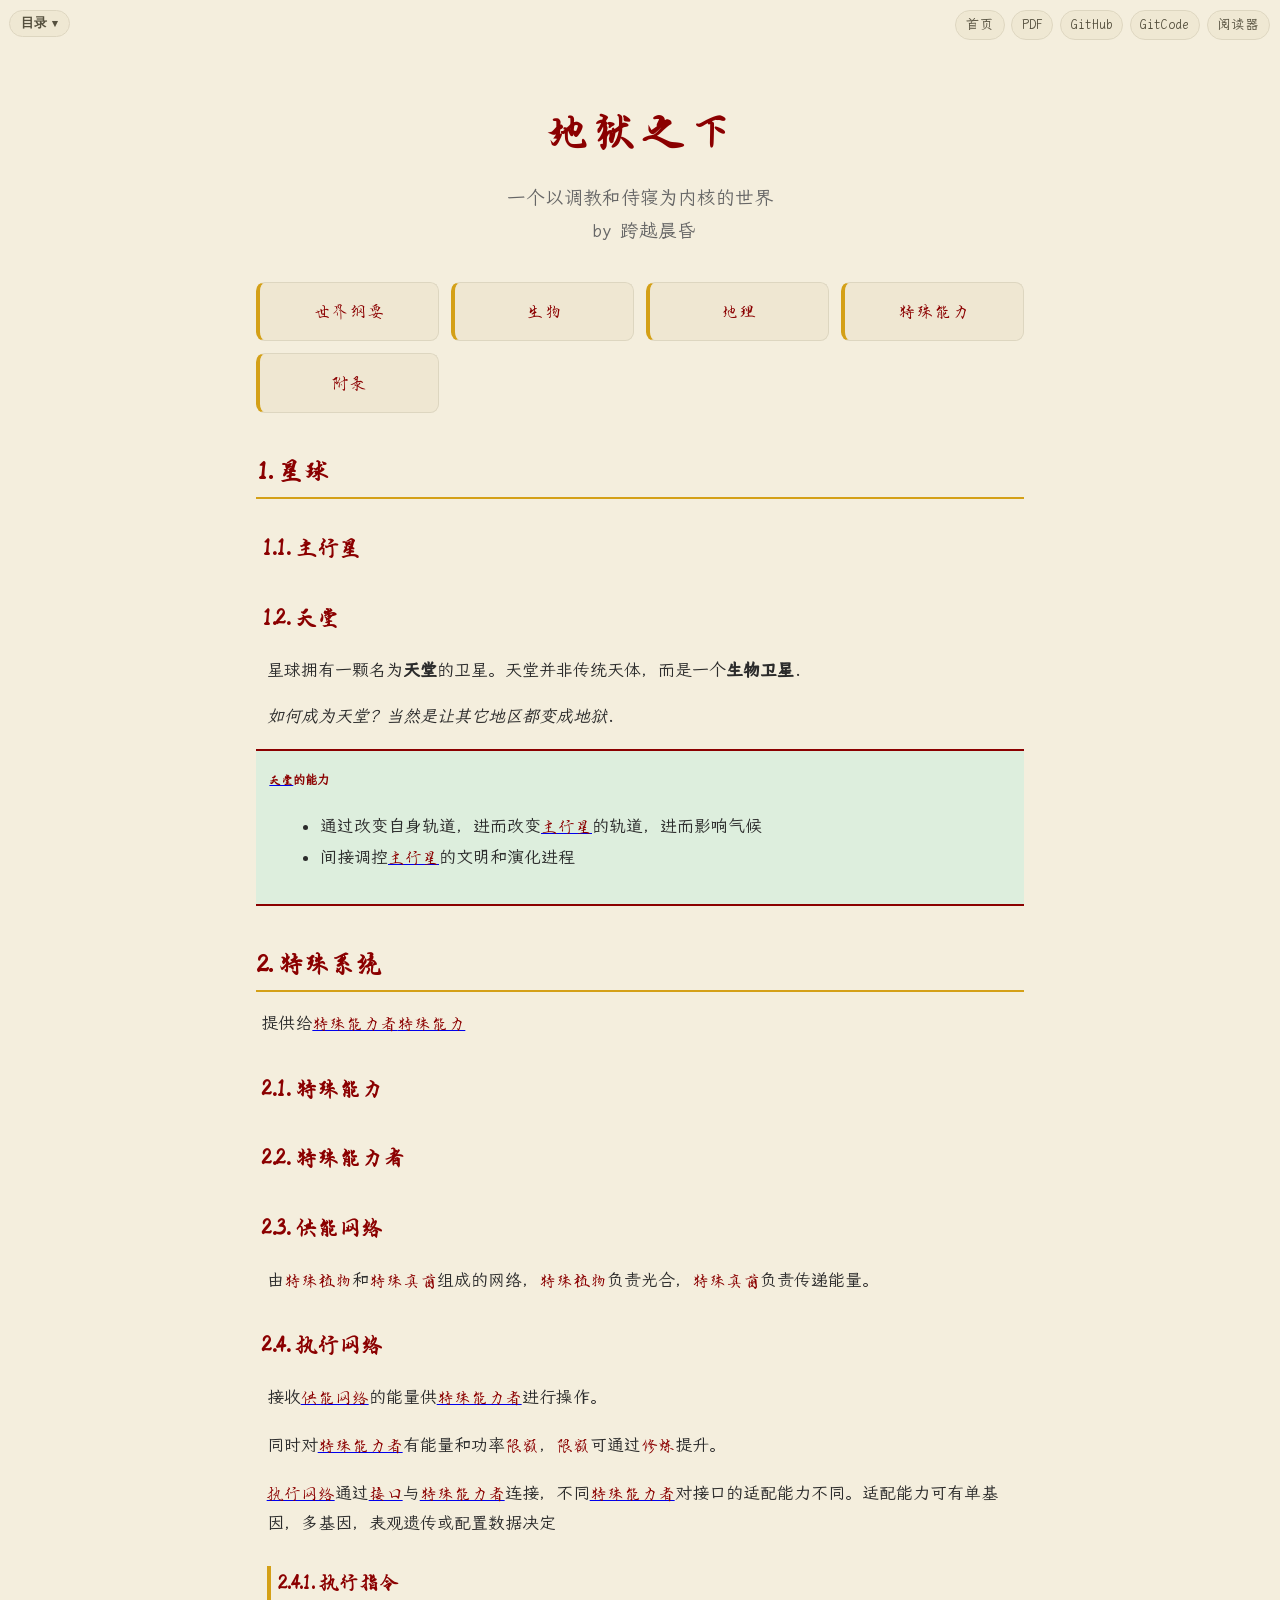
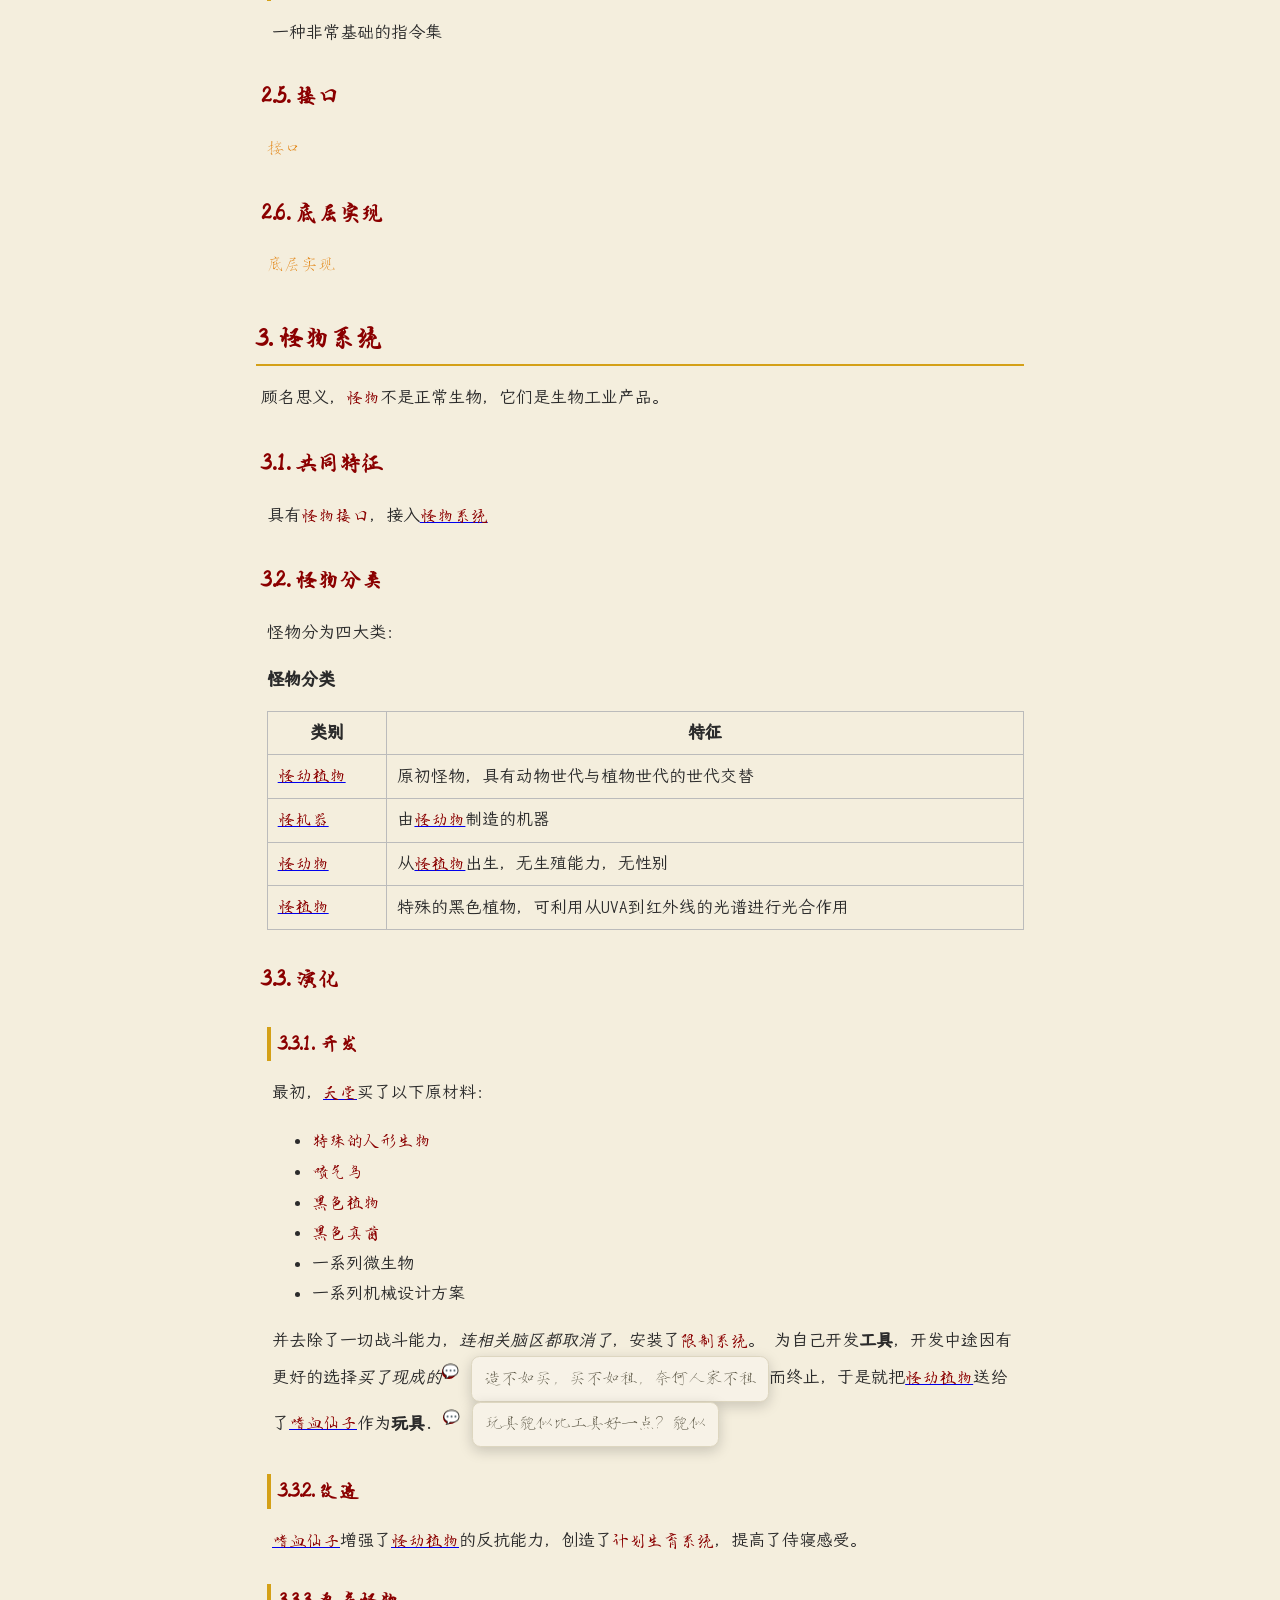
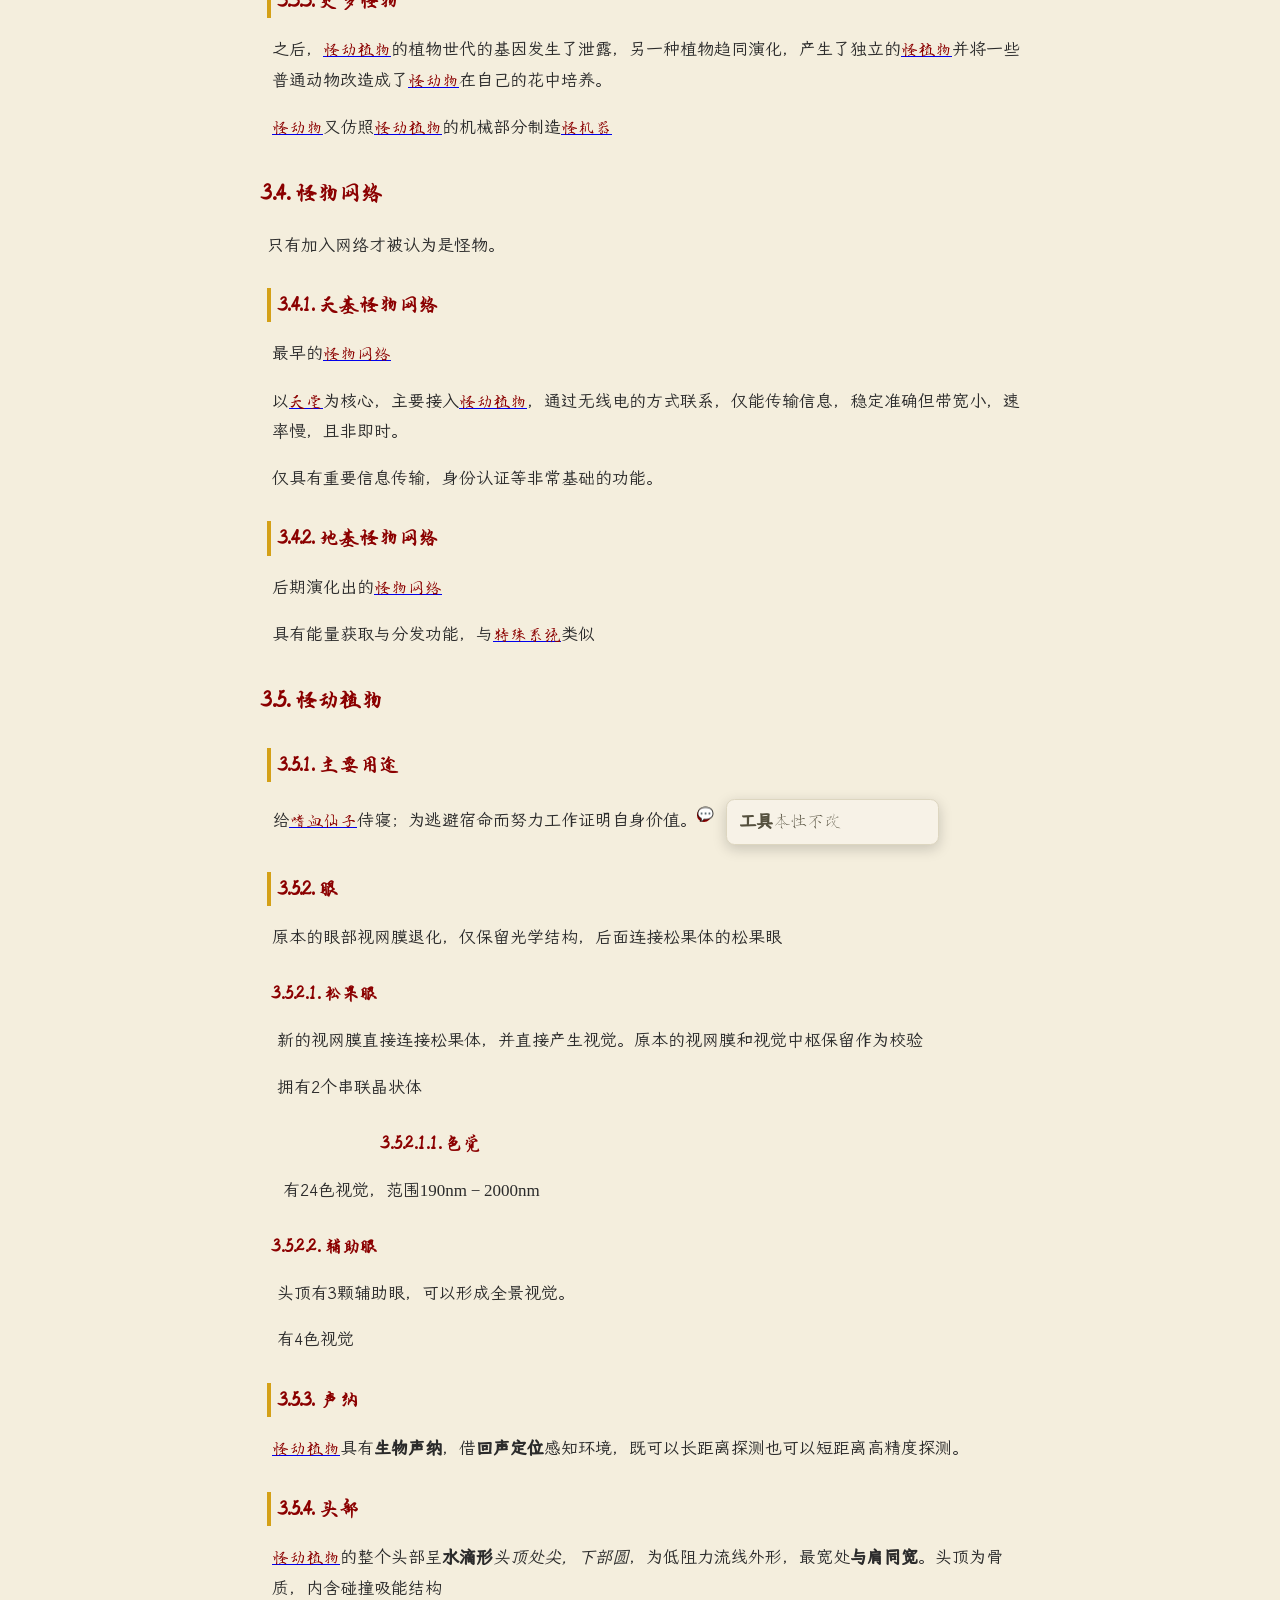
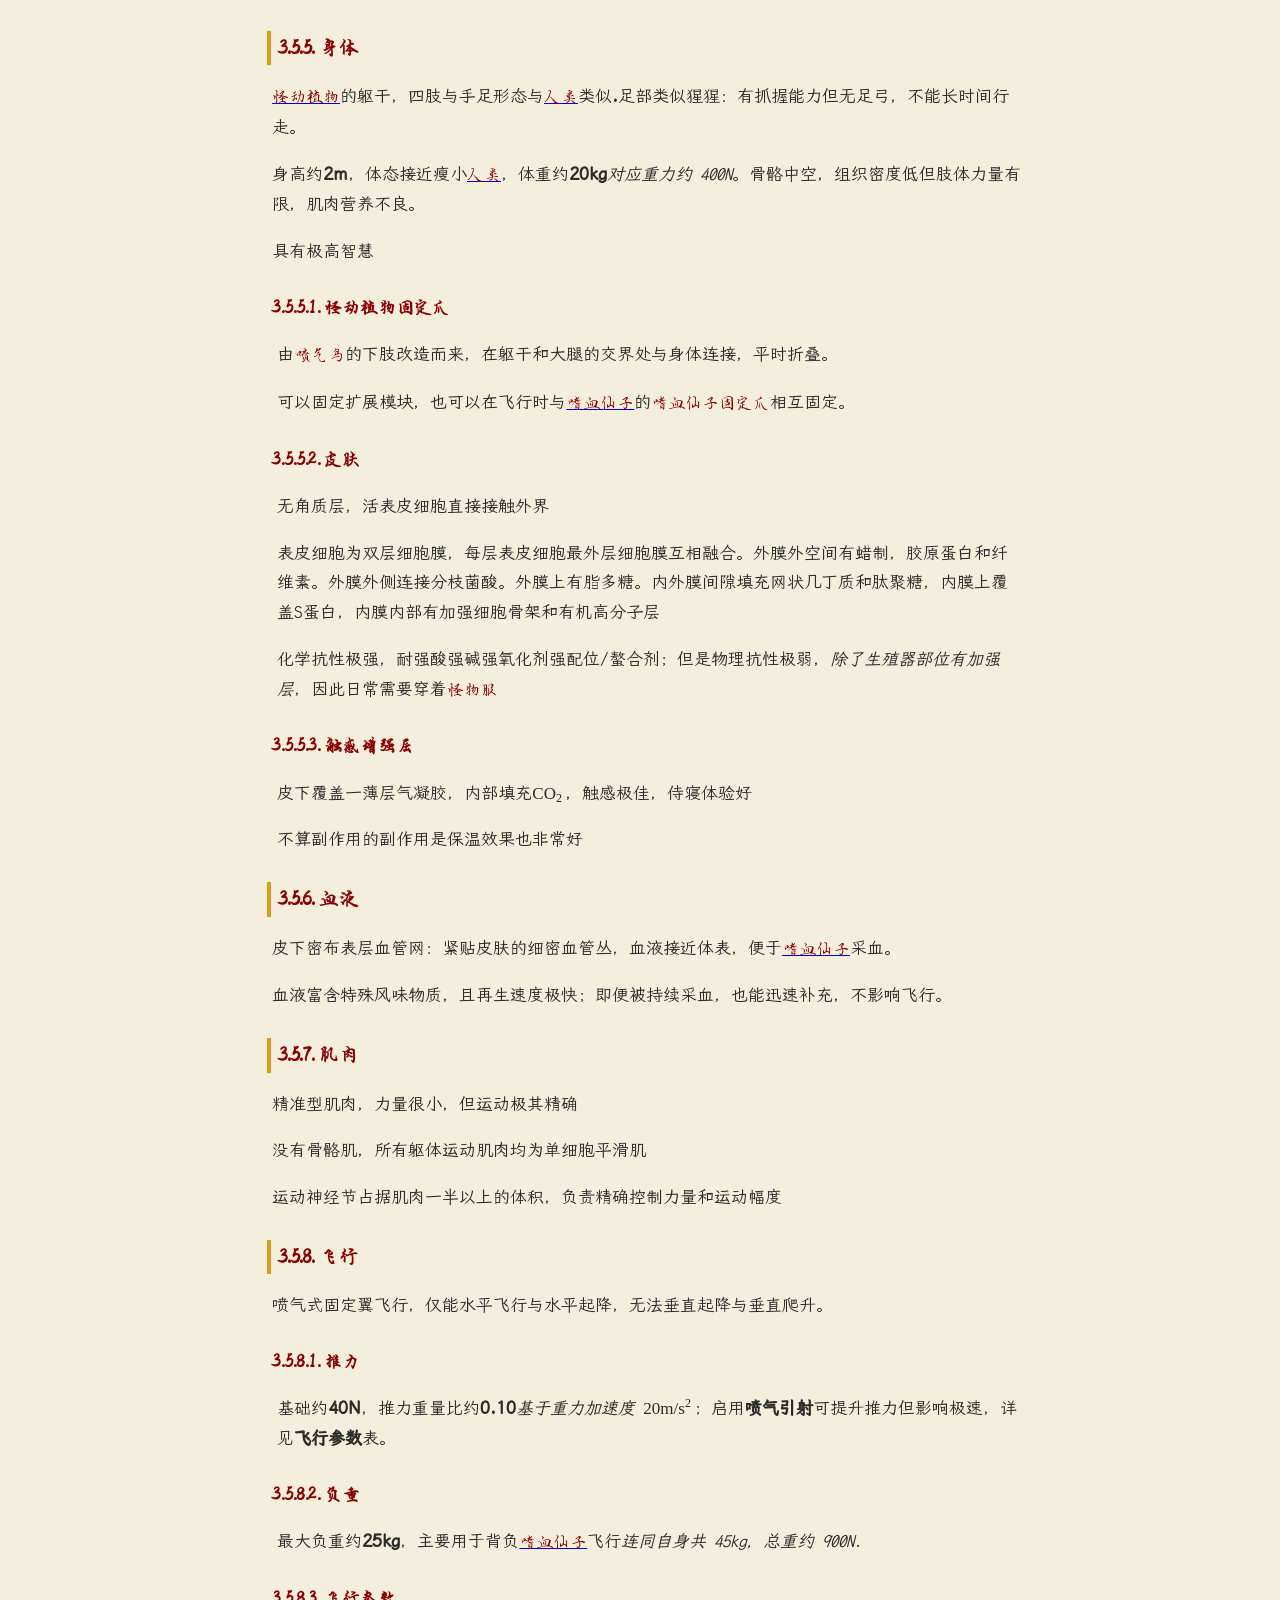
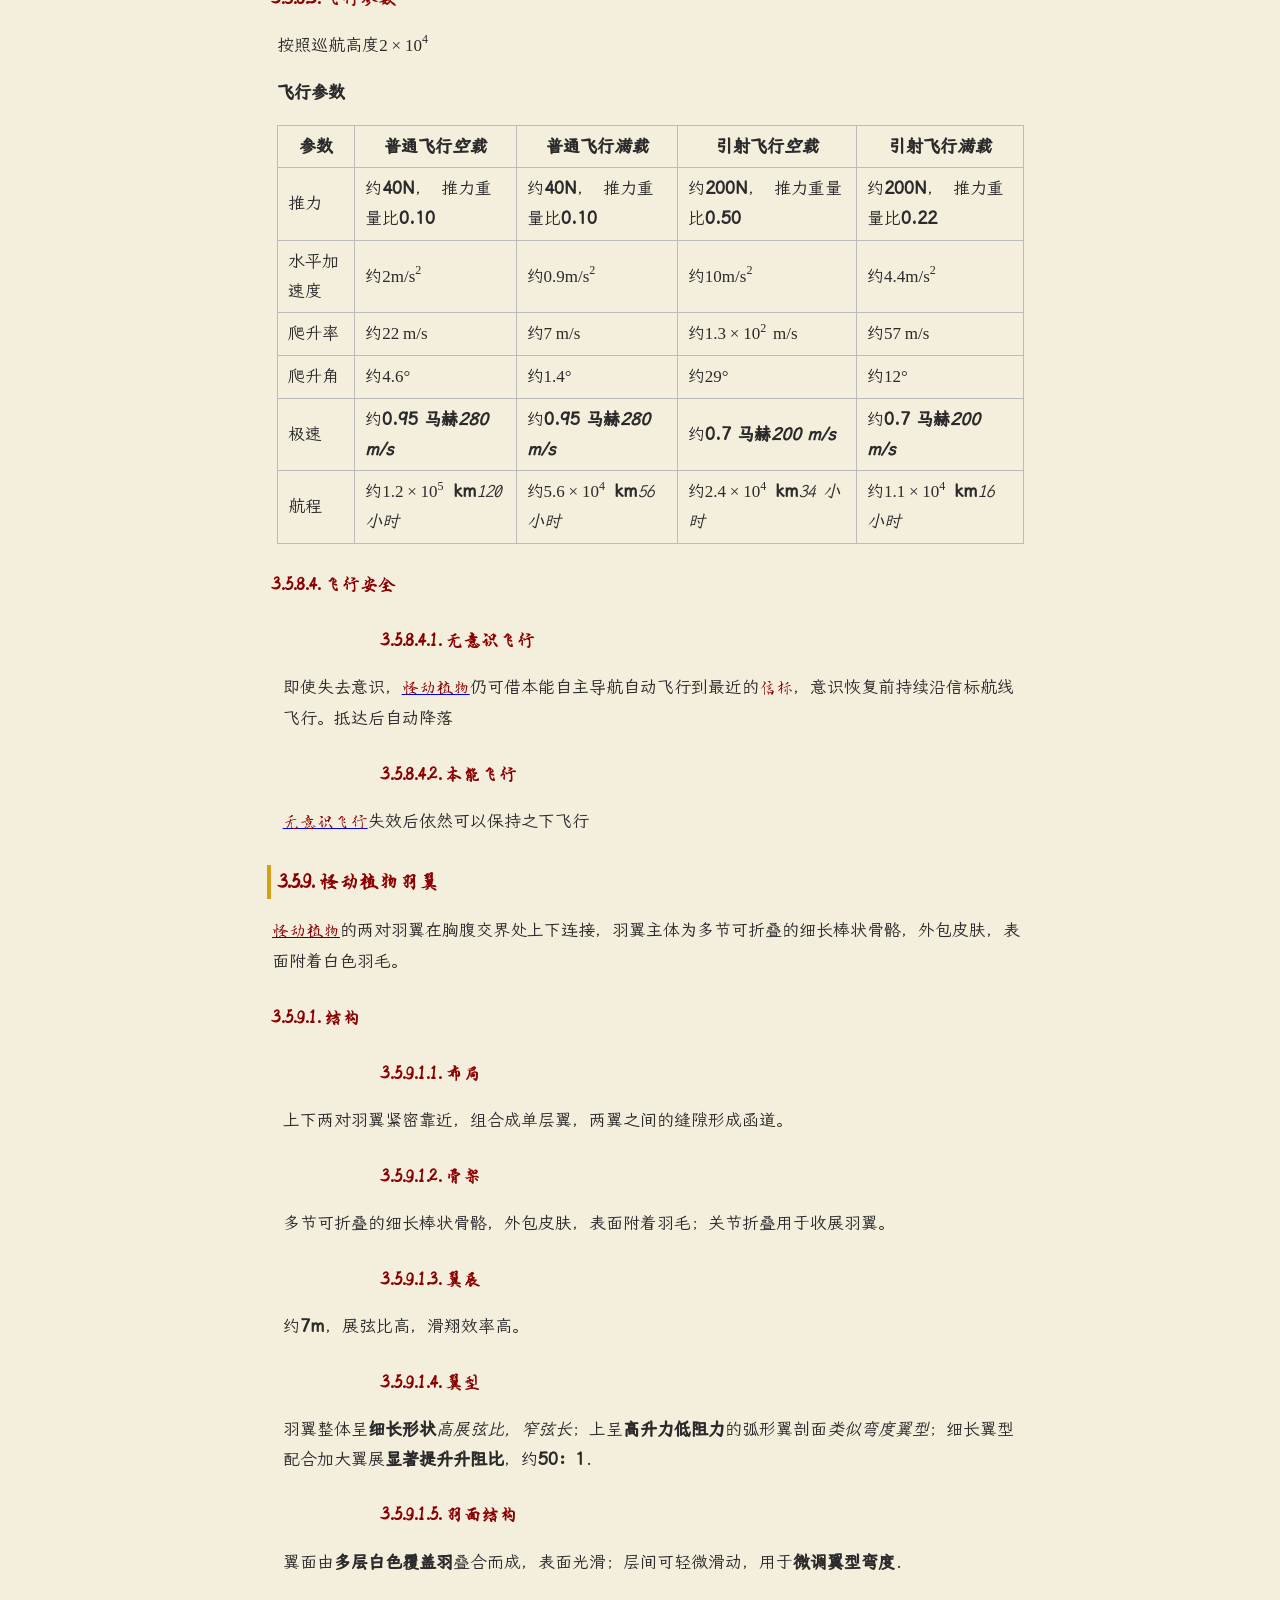
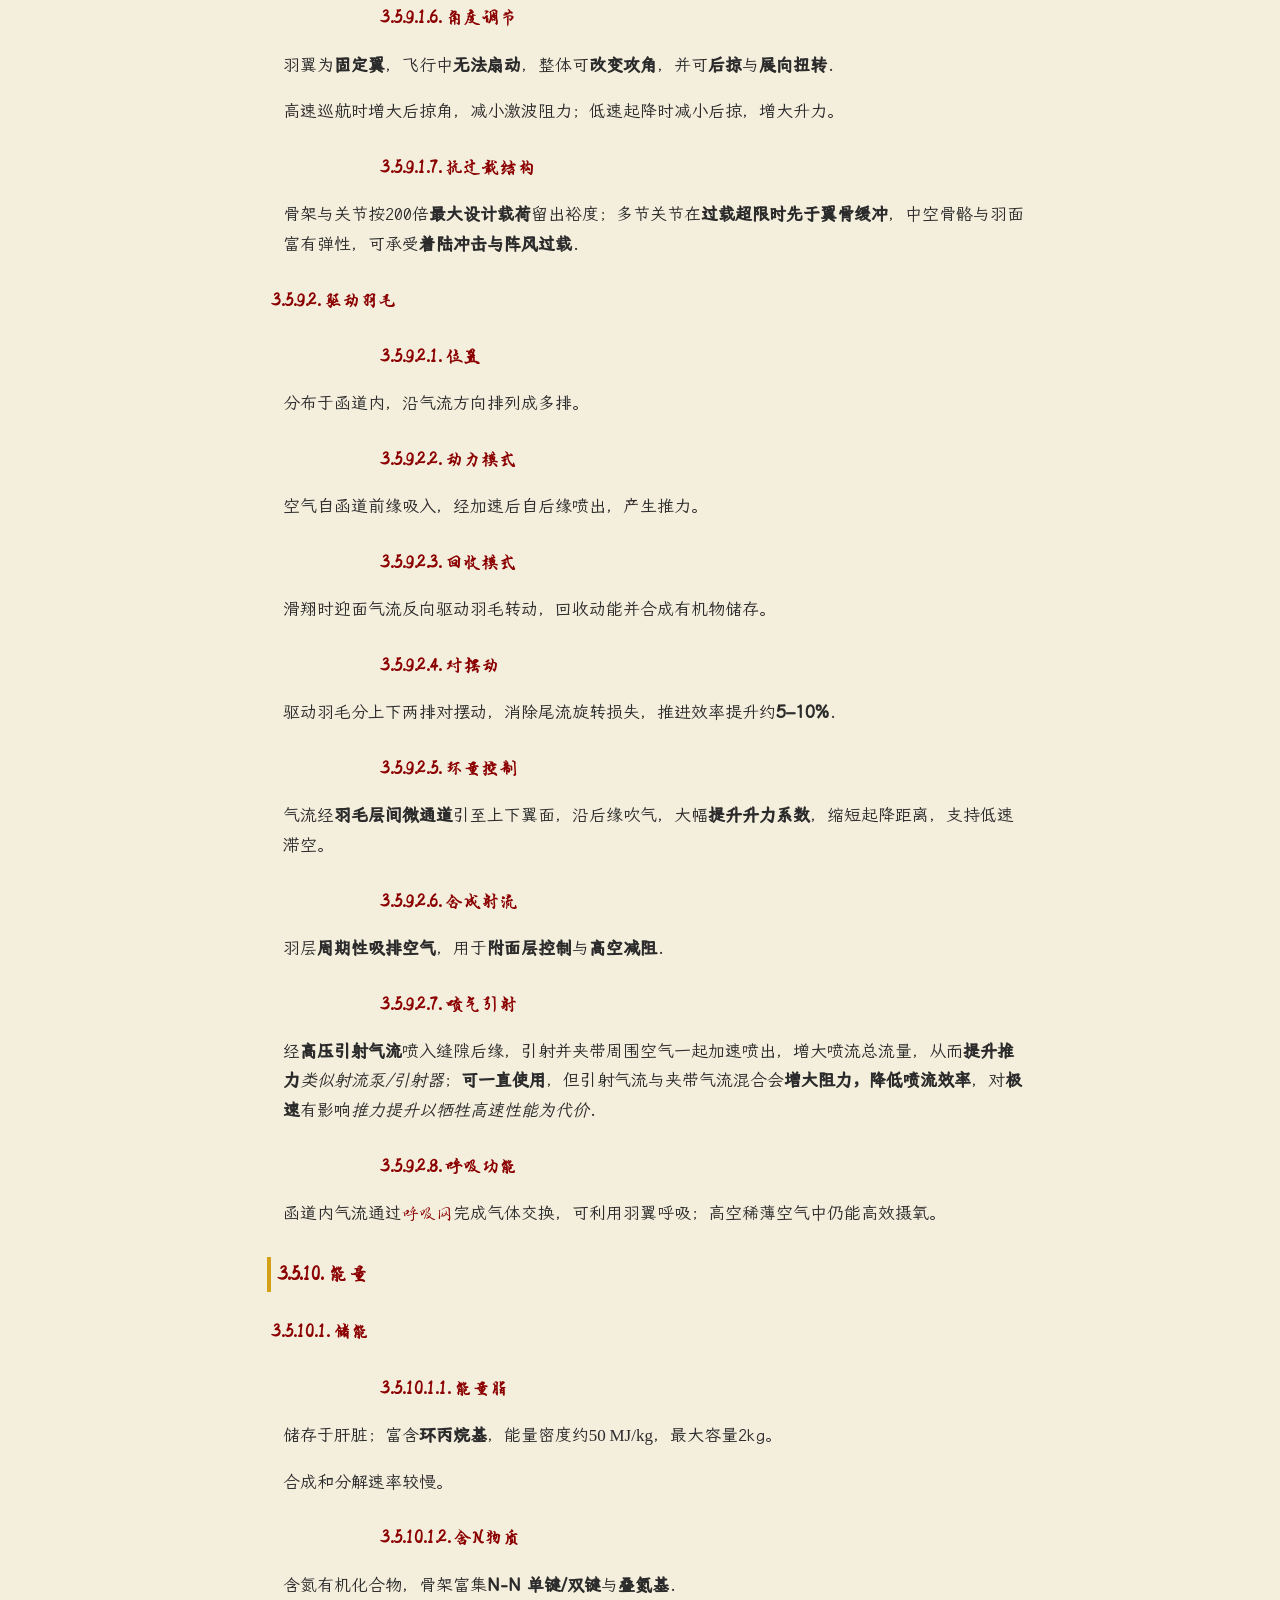
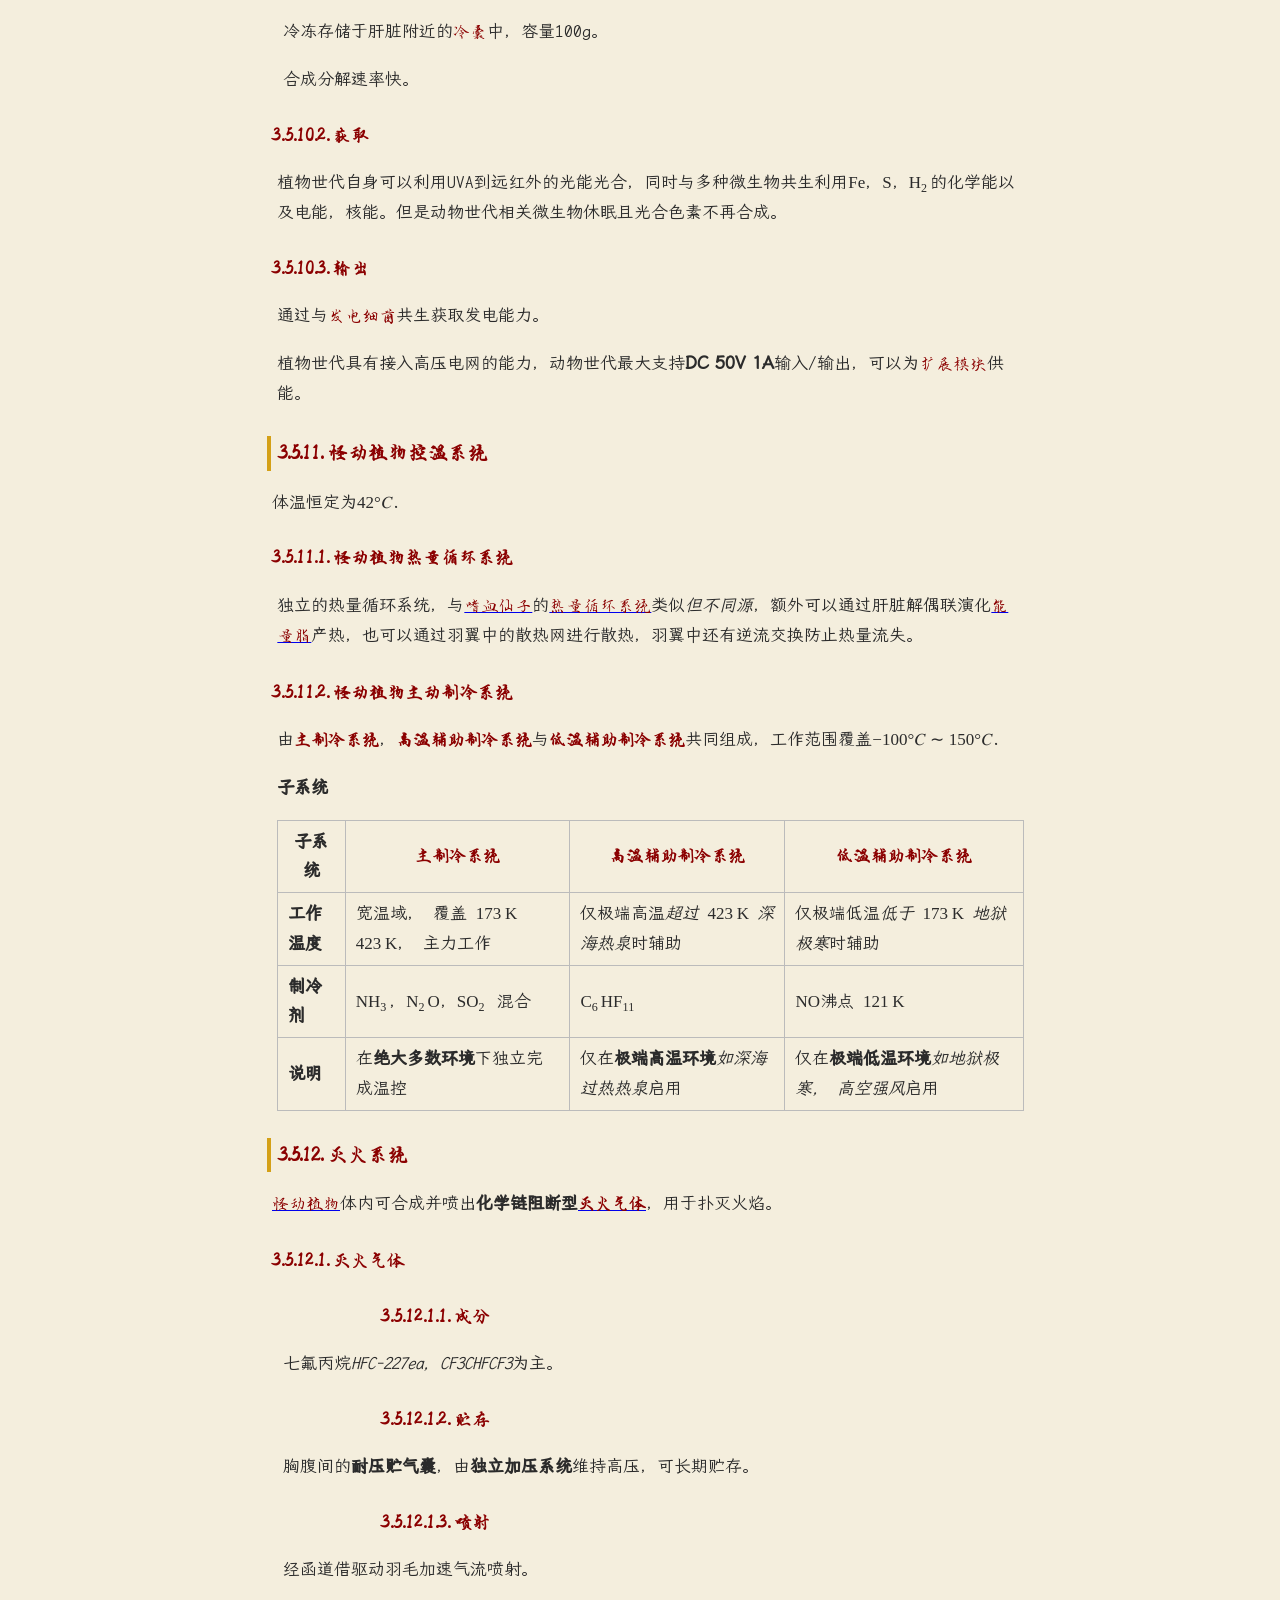
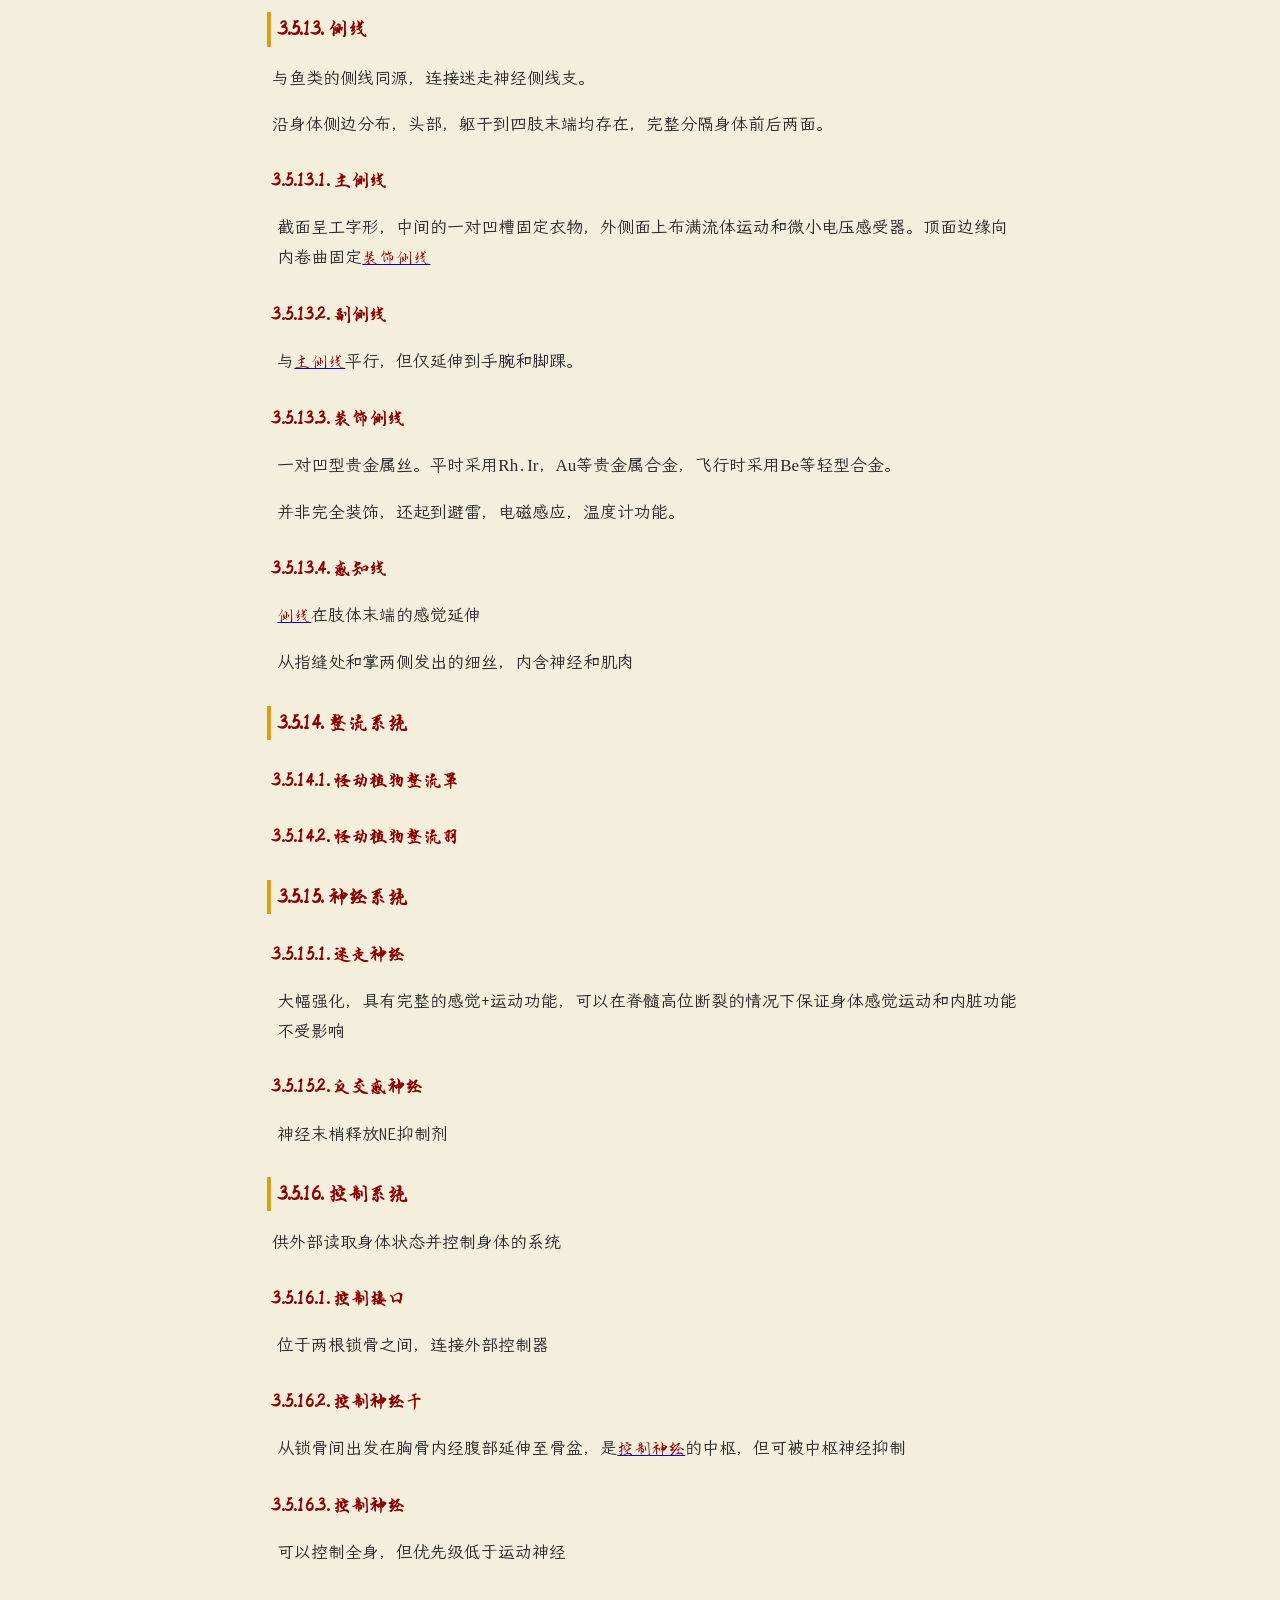
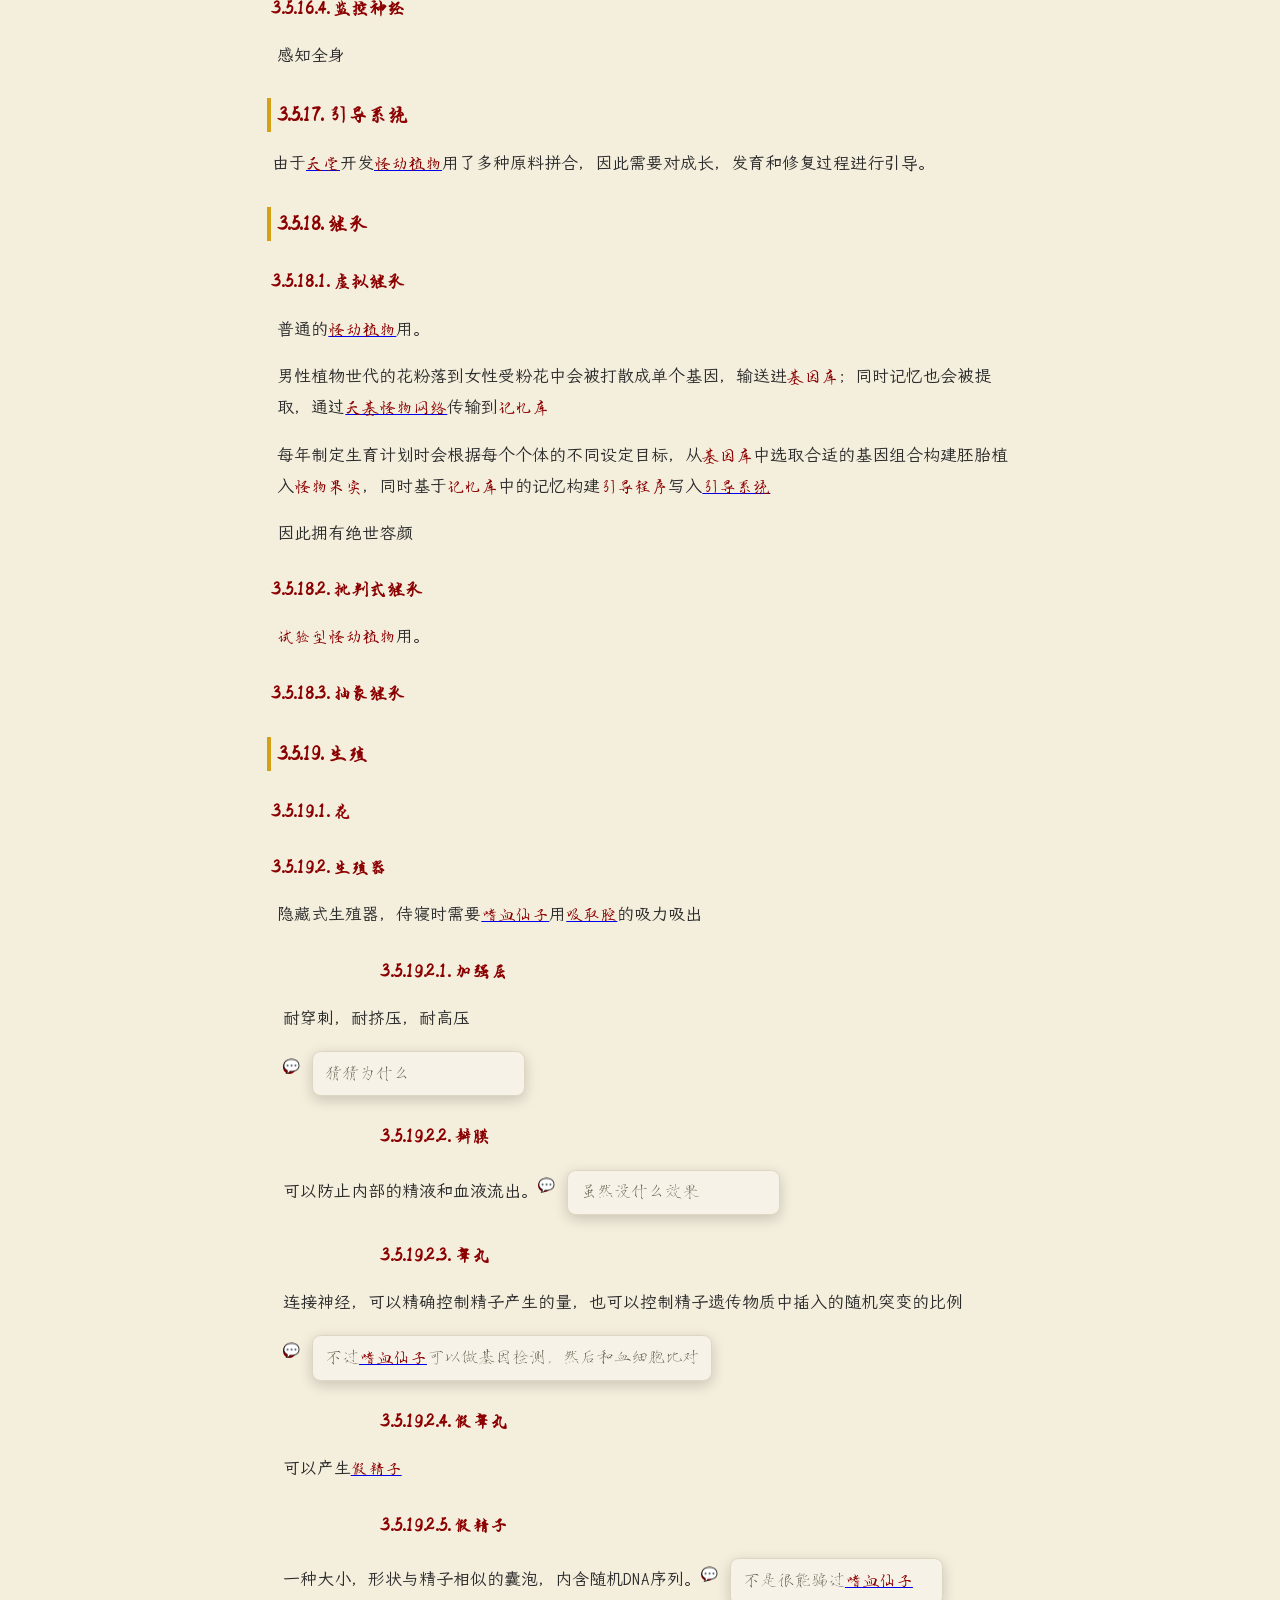
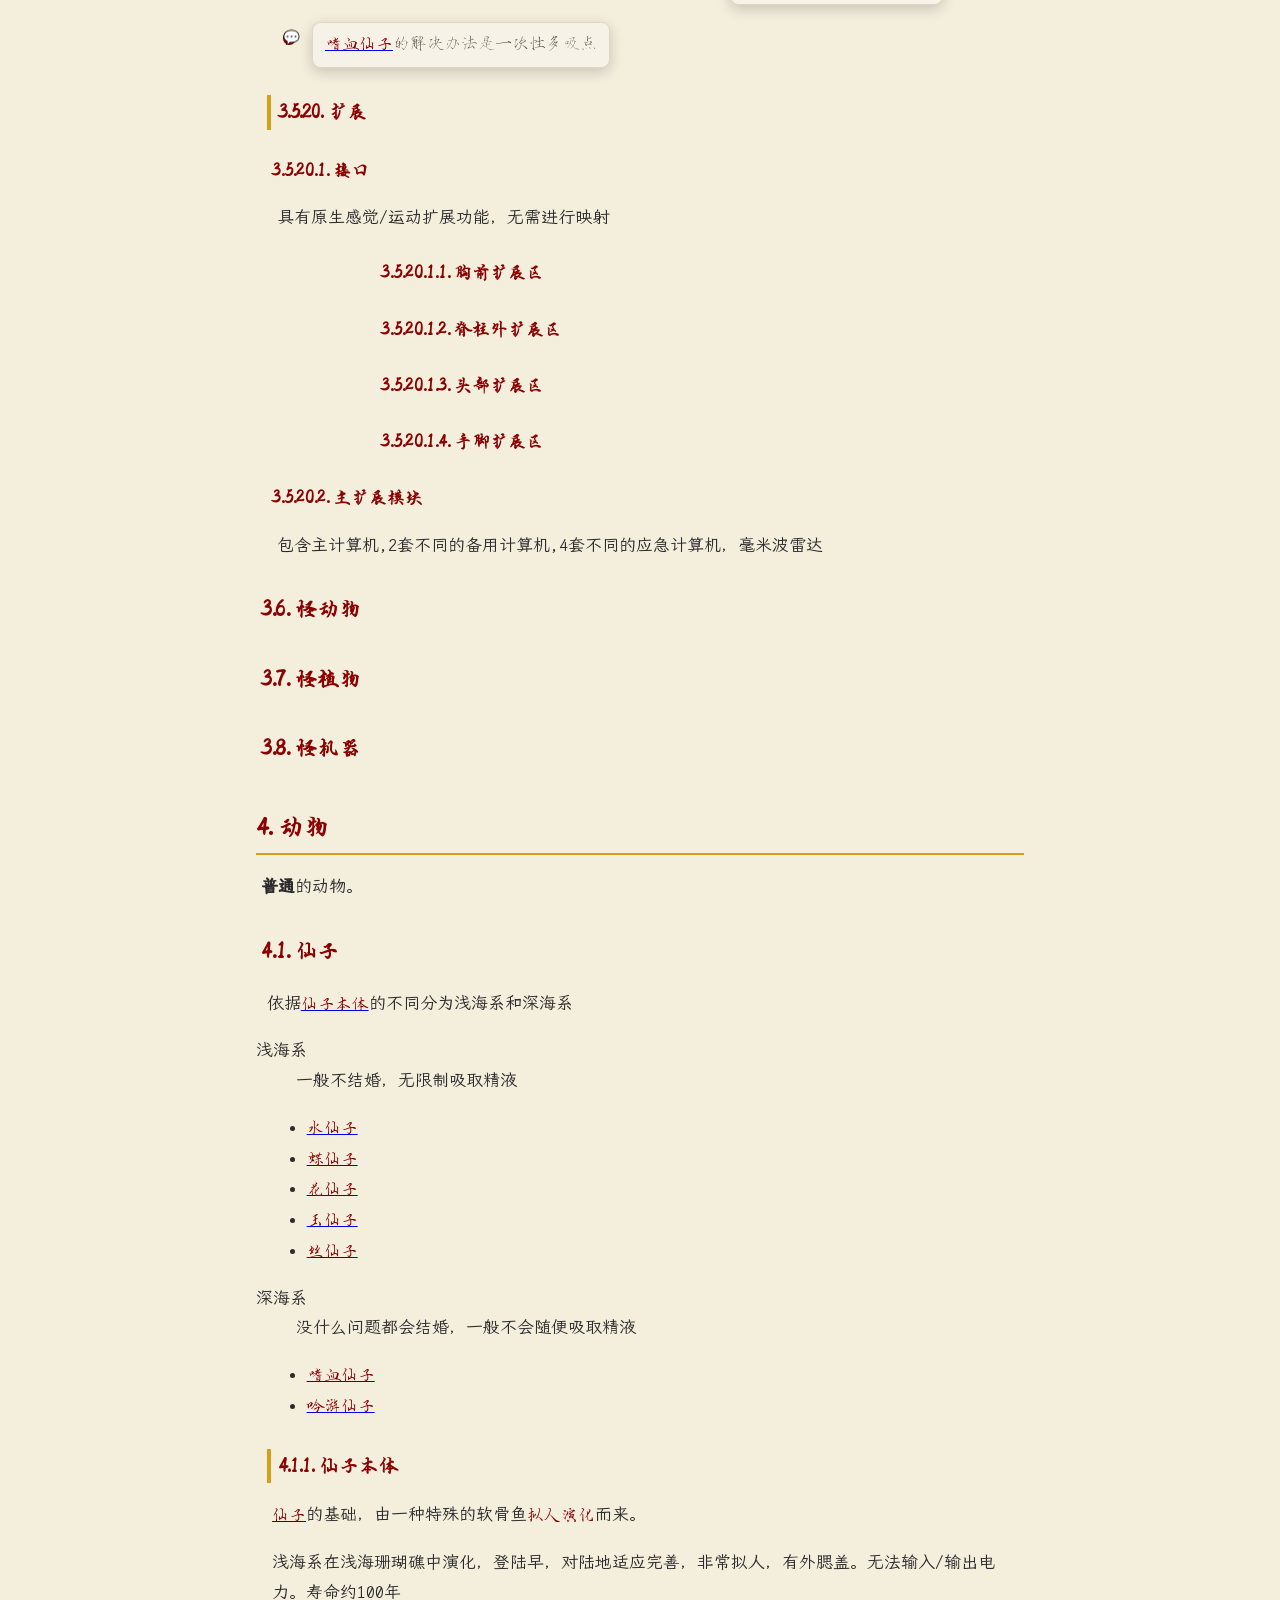
==== commit 97eb1826: "网页构建:a23c5921708ee39ccc8d965cc0866bff05be1651" ====
--- a/index.html
+++ b/index.html
@@ -72,261 +72,4 @@
   math-depth: inherit;
   math-style: inherit;
   math-shift: inherit;
-}</style></head><body><header class="uh-cover"><nav class="uh-site"><a class="uh-site-link" href="https://github.com/kych-net/UnderHell/releases/latest" title="下载 PDF(GitHub 最新发行版)" target="_blank">PDF</a> <a class="uh-site-link" href="https://github.com/kych-net/UnderHell" title="GitHub 仓库" target="_blank">GitHub</a> <a class="uh-site-link" href="https://gitcode.com/CrossDark/UnderHell" title="GitCode 仓库" target="_blank">GitCode</a></nav><h1 class="uh-title">地狱之下</h1><p class="uh-subtitle">一个崭新的世界<br><span style="white-space: pre-wrap">&#x20;</span>by 跨越晨昏</p></header><style>/* 网页模式样式:仿标准 PDF 视觉(单栏、羊皮纸底色、深红标题、楷体正文) */
-/* 行评论字体:方正赵佶瘦金书(自托管全字库) */
-@font-face {
-  font-family: "zhaoji-shoujin";
-  src: url("webfonts/zhaoji-shoujin.woff2") format("woff2");
-  font-display: swap;
-}
-
-/* 正文字体(完整版,自托管 woff2,由 make web 复制到 webfonts/) */
-@font-face {
-  font-family: "uh-lxgw-mono";
-  src: url("webfonts/lxgw-wenkai-mono.woff2") format("woff2");
-  font-weight: 400;
-  font-display: swap;
-}
-/* 粗体单独指定字体:霞鹜臻楷 GB(完整版),而非 LXGW(它无真 700) */
-@font-face {
-  font-family: "uh-zhenkai";
-  src: url("webfonts/zhenkai-gb.woff2") format("woff2");
-  font-weight: 400;
-  font-display: swap;
-}
-
-/* 标题字体子集(自托管 woff2,由 make web 复制到 webfonts/) */
-@font-face {
-  font-family: "duan-kaixiao";
-  src: url("webfonts/duan-kaixiao-full.woff2") format("woff2");
-  font-display: swap;
-}
-
-:root{--uh-body-font:'uh-lxgw-mono','LXGW WenKai','PingFang SC','Hiragino Sans GB';--uh-comment-font:'zhaoji-shoujin','FZZhaoJiShouJinShuS','方正赵佶瘦金书 简','LXGW WenKai','PingFang SC';--uh-outline-font:'LXGW WenKai','LXGW WenKai Mono','Kaiti SC','PingFang SC';}
-:root {
-  --uh-red: #8b0000;
-  --uh-yellow: #d4a017;
-  --uh-paper: #f4eedd;   /* 与 PDF background.jpg 的主色一致 */
-  --uh-ink: #2b2b2b;
-}
-html {
-  /* 与 PDF 背景图主色一致(background.jpg 取样 ≈ #f3ead7) */
-  background: var(--uh-paper);
-}
-body {
-  max-width: 46em;
-  margin: 0 auto;
-  padding: 2.5em 1.5em 5em;
-  font-family: var(--uh-body-font);
-  color: var(--uh-ink);
-  line-height: 1.75;
-  font-size: 17px;
-}
-/* 层级缩进:一级标题不缩进;N 级标题及其下内容缩进 N-1 级 */
-body { --uh-indent: 2em; }
-h2, .lv-2 { margin-left: var(--uh-indent); }
-h3, .lv-3 { margin-left: calc(var(--uh-indent) * 2); }
-h4, .lv-4 { margin-left: calc(var(--uh-indent) * 3); }
-/* 5 级起每级只步进 0.5em(约一个半角字),不再如低级每级 2em,避免过深 */
-h5, .lv-5 { margin-left: calc(var(--uh-indent) * 3.5); }
-h6, .lv-6 { margin-left: calc(var(--uh-indent) * 4); }
-h7, .lv-7 { margin-left: calc(var(--uh-indent) * 4.5); }
-
-/* 任意层级标题兜底基础样式:任何 <hx class="lv-x"> 都有标题色/字体/间距,
-   覆盖 h8 及以上(缩进、字号的逐级细节由下方专规则细化)。 */
-/* Base style for any heading level <hx class="lv-x">, covering h8+. */
-[class^="lv-"] {
-  color: var(--uh-red);
-  font-family: "duan-kaixiao", "DuanNingMaoBiXiaoKai", "Kaiti SC", "STKaiti", serif;
-  font-weight: 600;
-  margin: 1.4em 0 0.6em;
-}
-
-/* 标题:深红 + 楷体(标题字体),层级仿 PDF */
-h1, h2, h3, h4, h5, h6, h7 {
-  color: var(--uh-red);
-  font-family: "duan-kaixiao", "DuanNingMaoBiXiaoKai", "Kaiti SC", "STKaiti", serif;
-  font-weight: 600;
-  margin: 1.4em 0 0.6em;
-}
-h1 { font-size: 1.9em; text-align: center; }
-h2 {
-  font-size: 1.5em;
-  border-bottom: 2px solid var(--uh-yellow);  /* 仿 PDF 黄色下划线 */
-  padding-bottom: 0.15em;
-}
-h3 { font-size: 1.3em; }
-h4 { font-size: 1.15em; border-left: 4px solid var(--uh-yellow); padding-left: 0.4em; }
-h5 { font-size: 1.05em; }
-h6 { font-size: 0.95em; }
-h7 { font-size: 0.9em; }
-/* 五/六级标题(显式 div[role=heading]) */
-.lv-5 {
-  font-size: 1.05em;
-  color: var(--uh-red);
-  margin-left: calc(var(--uh-indent) * 3.5);
-}
-.lv-6 {
-  font-size: 0.95em;
-  color: var(--uh-red);
-  margin-left: calc(var(--uh-indent) * 4);
-}
-.lv-7 {
-  font-size: 0.9em;
-  color: var(--uh-red);
-  margin-left: calc(var(--uh-indent) * 4.5);
-}
-/* 封面标题块 */
-.uh-cover { text-align: center; margin: 3em 0 2em; }
-.uh-title {
-  font-size: 2.6em !important;
-  color: var(--uh-red) !important;
-  border: none !important;
-  margin: 0 !important;
-  letter-spacing: 0.08em;
-}
-.uh-subtitle { color: #666; font-size: 1.1em; margin-top: 0.6em; }
-/* 表格:仿 PDF 细灰边框 */
-table { border-collapse: collapse; width: 100%; margin: 1em 0; }
-td, th { border: 0.5pt solid #bbb; padding: 6px 10px; }
-/* 引用/提示框近似 */
-blockquote { border-left: 4px solid var(--uh-yellow); margin: 1em 0; padding: 0.2em 1em; background: #efe7d2; }
-/* 图片居中 */
-img { max-width: 100%; height: auto; display: block; margin: 1em auto; }
-/* 内联代码 */
-code { background: #ece5d3; padding: 0.1em 0.35em; border-radius: 3px; font-size: 0.9em; }
-/* 元素(核心概念):深红 + 标题字体,与 PDF 一致 */
-.uh-element { color: var(--uh-red); font-family: "duan-kaixiao", "DuanNingMaoBiXiaoKai", "Kaiti SC", "STKaiti", serif; }
-/* 粗体:单独指定为霞鹜臻楷 GB(正文 LXGW WenKai Mono 无真 700) */
-strong, b { font-family: "uh-zhenkai", var(--uh-body-font); font-weight: 700; }
-
-
-/* 浮动目录:仿"行评论浮泡" — 静态小浮泡,悬停/聚焦展开目录面板 */
-.uh-toc {
-  position: fixed;
-  left: 0.6em; top: 0.6em;
-  z-index: 30;
-  max-width: min(16em, 80vw);
-  max-height: 85vh;
-  overflow-y: auto;
-  font-size: 0.9em;
-}
-.uh-toc-head {
-  display: inline-flex;
-  align-items: center; gap: 0.4em;
-  background: #efe7d2e6;
-  border: 1px solid #ddd6c0;
-  border-radius: 999px;
-  padding: 0.25em 0.8em;
-  cursor: pointer;
-  color: #55503e;
-  font-weight: 600;
-}
-.uh-toc-head::after { content: "▾"; font-size: 0.8em; }
-.uh-toc-body {
-  display: none;
-  font-family: var(--uh-outline-font);
-  margin-top: 0.35em;
-  background: #f7f2e7f2;
-  border: 1px solid #ddd6c0;
-  border-radius: 0.6em;
-  padding: 0.6em 0.8em;
-  line-height: 1.6;
-}
-.uh-toc-body ol { list-style: none; margin: 0; padding-left: 1em; }
-.uh-toc-body a { color: inherit; text-decoration: none; display: block; }
-.uh-toc-body a:hover { color: var(--uh-red); }
-/* 点击目录头开合全靠 .uh-open class(由下方 JS 切换) */
-.uh-toc.uh-open .uh-toc-body { display: block; }
-
-/* 提示框:仿 PDF(绿底,上下深红边) */
-.uh-tipbox {
-  background: #ddeedd;
-  border-top: 2pt solid var(--uh-red);
-  border-bottom: 2pt solid var(--uh-red);
-  padding: 10pt;
-  margin: 1em 0;
-}
-.uh-tipbox-title {
-  font-variant-caps: all-small-caps;
-  color: var(--uh-red);
-  font-weight: 700;
-  margin-bottom: 0.3em;
-}
-
-/* 评论:灰色标题字体(与 PDF 一致) */
-/* 行评论:仿 wikidot 浮泡 — 💬 触发点,点击/聚焦弹出面板;宽屏默认充满右侧展开 */
-.uh-comment { position: relative; display: inline; }
-.uh-comment-trigger {
-  display: inline-block;
-  width: 1em; height: 1em;
-  line-height: 1em;
-  text-align: center;
-  border-radius: 50%;
-  background: var(--uh-red, #9d2b2b);
-  color: #fff;
-  font-size: 0.8em;
-  cursor: help;
-  user-select: none;
-  vertical-align: super;
-}
-.uh-comment-panel {
-  display: none;
-  position: absolute;
-  left: 1.6em; bottom: calc(100% + 0.3em);
-  min-width: 11em; max-width: 24em;
-  background: #f7f2e7;
-  border: 1px solid #ddd6c0;
-  border-radius: 0.5em;
-  padding: 0.4em 0.7em;
-  box-shadow: 0 4px 14px rgba(0,0,0,.18);
-  font-family: var(--uh-comment-font);
-  color: #55503e;
-  z-index: 40;
-}
-.uh-comment-trigger:hover + .uh-comment-panel,
-.uh-comment-trigger:focus + .uh-comment-panel { display: block; }
-/* 宽屏:行评论面板默认展开、显示在触发点右侧 */
-@media (min-width: 1100px) {
-  .uh-comment-panel {
-    display: inline-block;
-    position: static;
-    vertical-align: middle;
-    margin-left: 0.4em;
-    max-width: 26em;
-  }
-  .uh-comment-trigger:hover + .uh-comment-panel,
-  .uh-comment-trigger:focus + .uh-comment-panel { display: inline-block; }
-}
-/* 页面底部 ICP 备案号 */
-.uh-icp {
-  margin: 3em 0 1.2em;
-  text-align: center;
-  font-size: 0.8em;
-  color: #55503e;
-}
-.uh-icp a { color: inherit; text-decoration: none; }
-.uh-icp a:hover { color: var(--uh-red); }
-/* 右上角固定导航:PDF 下载 + 仓库链接 */
-.uh-site {
-  position: fixed;
-  top: 0.6em; right: 0.6em;
-  z-index: 35;
-  display: flex;
-  gap: 0.4em;
-}
-.uh-site-link {
-  display: inline-block;
-  padding: 0.15em 0.7em;
-  border-radius: 999px;
-  background: #efe7d2e6;
-  border: 1px solid #ddd6c0;
-  color: #55503e;
-  font-size: 0.8em;
-  text-decoration: none;
-}
-.uh-site-link:hover { color: var(--uh-red); border-color: var(--uh-red); }
-/* 行内 TODO:瘦金体(同 评论 字体) */
-.uh-todo { color: var(--uh-orange, orange); font-family: var(--uh-comment-font); }
-:root { --uh-orange: #e07b00; }
-</style><aside class="uh-toc"><button class="uh-toc-head" aria-expanded="false">目录</button><div class="uh-toc-body"><nav role="doc-toc"><div style="margin-left: 0pt"><span style="display: block; font-variant-caps: small-caps"><h2>目录</h2></span></div><ol style="list-style-type: none"><li><div><a href="#loc-1"><span class="prefix">1.</span> 星球</a></div><ol style="list-style-type: none"><li><a href="#主行星"><span class="prefix">1.1.</span> 主行星</a></li><li><a href="#天堂"><span class="prefix">1.2.</span> 天堂</a></li></ol></li><li><div><a href="#特殊系统"><span class="prefix">2.</span> 特殊系统</a></div><ol style="list-style-type: none"><li><a href="#特殊能力"><span class="prefix">2.1.</span> 特殊能力</a></li><li><a href="#特殊能力者"><span class="prefix">2.2.</span> 特殊能力者</a></li><li><a href="#供能网络"><span class="prefix">2.3.</span> 供能网络</a></li><li><div><a href="#执行网络"><span class="prefix">2.4.</span> 执行网络</a></div><ol style="list-style-type: none"><li><a href="#执行指令"><span class="prefix">2.4.1.</span> 执行指令</a></li></ol></li><li><a href="#接口"><span class="prefix">2.5.</span> 接口</a></li><li><a href="#loc-2"><span class="prefix">2.6.</span> 底层实现</a></li></ol></li><li><div><a href="#怪物系统"><span class="prefix">3.</span> 怪物系统</a></div><ol style="list-style-type: none"><li><a href="#loc-3"><span class="prefix">3.1.</span> 共同特征</a></li><li><a href="#loc-4"><span class="prefix">3.2.</span> 怪物分类</a></li><li><div><a href="#loc-5"><span class="prefix">3.3.</span> 演化</a></div><ol style="list-style-type: none"><li><a href="#loc-6"><span class="prefix">3.3.1.</span> 开发</a></li><li><a href="#loc-7"><span class="prefix">3.3.2.</span> 改造</a></li><li><a href="#loc-8"><span class="prefix">3.3.3.</span> 更多怪物</a></li></ol></li><li><div><a href="#怪物网络"><span class="prefix">3.4.</span> 怪物网络</a></div><ol style="list-style-type: none"><li><a href="#天基怪物网络"><span class="prefix">3.4.1.</span> 天基怪物网络</a></li><li><a href="#地基怪物网络"><span class="prefix">3.4.2.</span> 地基怪物网络</a></li></ol></li><li><div><a href="#怪动植物"><span class="prefix">3.5.</span> 怪动植物</a></div><ol style="list-style-type: none"><li><a href="#loc-9"><span class="prefix">3.5.1.</span> 主要用途</a></li><li><div><a href="#loc-10"><span class="prefix">3.5.2.</span> 眼</a></div><ol style="list-style-type: none"><li><div><a href="#松果眼"><span class="prefix">3.5.2.1.</span> 松果眼</a></div><ol style="list-style-type: none"><li><a href="#loc-11"><span class="prefix">3.5.2.1.1.</span> 色觉</a></li></ol></li><li><a href="#辅助眼"><span class="prefix">3.5.2.2.</span> 辅助眼</a></li></ol></li><li><a href="#loc-12"><span class="prefix">3.5.3.</span> 声纳</a></li><li><a href="#loc-13"><span class="prefix">3.5.4.</span> 头部</a></li><li><div><a href="#loc-14"><span class="prefix">3.5.5.</span> 身体</a></div><ol style="list-style-type: none"><li><a href="#怪动植物固定爪"><span class="prefix">3.5.5.1.</span> 怪动植物固定爪</a></li><li><a href="#loc-15"><span class="prefix">3.5.5.2.</span> 皮肤</a></li><li><a href="#loc-16"><span class="prefix">3.5.5.3.</span> 触感增强层</a></li></ol></li><li><a href="#loc-17"><span class="prefix">3.5.6.</span> 血液</a></li><li><a href="#loc-18"><span class="prefix">3.5.7.</span> 肌肉</a></li><li><div><a href="#loc-19"><span class="prefix">3.5.8.</span> 飞行</a></div><ol style="list-style-type: none"><li><a href="#loc-20"><span class="prefix">3.5.8.1.</span> 推力</a></li><li><a href="#loc-21"><span class="prefix">3.5.8.2.</span> 负重</a></li><li><a href="#loc-22"><span class="prefix">3.5.8.3.</span> 飞行参数</a></li><li><div><a href="#loc-23"><span class="prefix">3.5.8.4.</span> 飞行安全</a></div><ol style="list-style-type: none"><li><a href="#无意识飞行"><span class="prefix">3.5.8.4.1.</span> 无意识飞行</a></li><li><a href="#本能飞行"><span class="prefix">3.5.8.4.2.</span> 本能飞行</a></li></ol></li></ol></li><li><div><a href="#怪动植物羽翼"><span class="prefix">3.5.9.</span> 怪动植物羽翼</a></div><ol style="list-style-type: none"><li><div><a href="#loc-24"><span class="prefix">3.5.9.1.</span> 结构</a></div><ol style="list-style-type: none"><li><a href="#loc-25"><span class="prefix">3.5.9.1.1.</span> 布局</a></li><li><a href="#loc-26"><span class="prefix">3.5.9.1.2.</span> 骨架</a></li><li><a href="#loc-27"><span class="prefix">3.5.9.1.3.</span> 翼展</a></li><li><a href="#loc-28"><span class="prefix">3.5.9.1.4.</span> 翼型</a></li><li><a href="#loc-29"><span class="prefix">3.5.9.1.5.</span> 羽面结构</a></li><li><a href="#loc-30"><span class="prefix">3.5.9.1.6.</span> 角度调节</a></li><li><a href="#loc-31"><span class="prefix">3.5.9.1.7.</span> 抗过载结构</a></li></ol></li><li><div><a href="#loc-32"><span class="prefix">3.5.9.2.</span> 驱动羽毛</a></div><ol style="list-style-type: none"><li><a href="#loc-33"><span class="prefix">3.5.9.2.1.</span> 位置</a></li><li><a href="#loc-34"><span class="prefix">3.5.9.2.2.</span> 动力模式</a></li><li><a href="#loc-35"><span class="prefix">3.5.9.2.3.</span> 回收模式</a></li><li><a href="#loc-36"><span class="prefix">3.5.9.2.4.</span> 对摆动</a></li><li><a href="#loc-37"><span class="prefix">3.5.9.2.5.</span> 环量控制</a></li><li><a href="#loc-38"><span class="prefix">3.5.9.2.6.</span> 合成射流</a></li><li><a href="#loc-39"><span class="prefix">3.5.9.2.7.</span> 喷气引射</a></li><li><a href="#loc-40"><span class="prefix">3.5.9.2.8.</span> 呼吸功能</a></li></ol></li></ol></li><li><div><a href="#loc-41"><span class="prefix">3.5.10.</span> 能量</a></div><ol style="list-style-type: none"><li><div><a href="#loc-42"><span class="prefix">3.5.10.1.</span> 储能</a></div><ol style="list-style-type: none"><li><a href="#能量脂"><span class="prefix">3.5.10.1.1.</span> 能量脂</a></li><li><a href="#含N物质"><span class="prefix">3.5.10.1.2.</span> 含N物质</a></li></ol></li><li><a href="#loc-43"><span class="prefix">3.5.10.2.</span> 获取</a></li><li><a href="#loc-44"><span class="prefix">3.5.10.3.</span> 输出</a></li></ol></li><li><div><a href="#怪动植物控温系统"><span class="prefix">3.5.11.</span> 怪动植物控温系统</a></div><ol style="list-style-type: none"><li><a href="#怪动植物热量循环系统"><span class="prefix">3.5.11.1.</span> 怪动植物热量循环系统</a></li><li><a href="#怪动植物主动制冷系统"><span class="prefix">3.5.11.2.</span> 怪动植物主动制冷系统</a></li></ol></li><li><div><a href="#灭火系统"><span class="prefix">3.5.12.</span> 灭火系统</a></div><ol style="list-style-type: none"><li><div><a href="#灭火气体"><span class="prefix">3.5.12.1.</span> 灭火气体</a></div><ol style="list-style-type: none"><li><a href="#loc-45"><span class="prefix">3.5.12.1.1.</span> 成分</a></li><li><a href="#loc-46"><span class="prefix">3.5.12.1.2.</span> 贮存</a></li><li><a href="#loc-47"><span class="prefix">3.5.12.1.3.</span> 喷射</a></li></ol></li></ol></li><li><div><a href="#怪动植物侧线"><span class="prefix">3.5.13.</span> 侧线</a></div><ol style="list-style-type: none"><li><a href="#怪动植物主侧线"><span class="prefix">3.5.13.1.</span> 主侧线</a></li><li><a href="#怪动植物副侧线"><span class="prefix">3.5.13.2.</span> 副侧线</a></li><li><a href="#怪动植物装饰侧线"><span class="prefix">3.5.13.3.</span> 装饰侧线</a></li><li><a href="#怪动植物辅助感知线"><span class="prefix">3.5.13.4.</span> 感知线</a></li></ol></li><li><div><a href="#loc-48"><span class="prefix">3.5.14.</span> 整流系统</a></div><ol style="list-style-type: none"><li><a href="#怪动植物整流罩"><span class="prefix">3.5.14.1.</span> 怪动植物整流罩</a></li><li><a href="#怪动植物整流羽"><span class="prefix">3.5.14.2.</span> 怪动植物整流羽</a></li></ol></li><li><div><a href="#loc-49"><span class="prefix">3.5.15.</span> 神经系统</a></div><ol style="list-style-type: none"><li><a href="#loc-50"><span class="prefix">3.5.15.1.</span> 迷走神经</a></li><li><a href="#loc-51"><span class="prefix">3.5.15.2.</span> 反交感神经</a></li></ol></li><li><div><a href="#控制系统"><span class="prefix">3.5.16.</span> 控制系统</a></div><ol style="list-style-type: none"><li><a href="#控制接口"><span class="prefix">3.5.16.1.</span> 控制接口</a></li><li><a href="#控制神经干"><span class="prefix">3.5.16.2.</span> 控制神经干</a></li><li><a href="#控制神经"><span class="prefix">3.5.16.3.</span> 控制神经</a></li><li><a href="#监控神经"><span class="prefix">3.5.16.4.</span> 监控神经</a></li></ol></li><li><a href="#引导系统"><span class="prefix">3.5.17.</span> 引导系统</a></li><li><div><a href="#loc-52"><span class="prefix">3.5.18.</span> 继承</a></div><ol style="list-style-type: none"><li><a href="#虚拟继承"><span class="prefix">3.5.18.1.</span> 虚拟继承</a></li><li><a href="#批判式继承"><span class="prefix">3.5.18.2.</span> 批判式继承</a></li><li><a href="#抽象继承"><span class="prefix">3.5.18.3.</span> 抽象继承</a></li></ol></li><li><div><a href="#loc-53"><span class="prefix">3.5.19.</span> 生殖</a></div><ol style="list-style-type: none"><li><a href="#loc-54"><span class="prefix">3.5.19.1.</span> 花</a></li><li><div><a href="#loc-55"><span class="prefix">3.5.19.2.</span> 生殖器</a></div><ol style="list-style-type: none"><li><a href="#loc-56"><span class="prefix">3.5.19.2.1.</span> 加强层</a></li><li><a href="#loc-57"><span class="prefix">3.5.19.2.2.</span> 瓣膜</a></li><li><a href="#loc-58"><span class="prefix">3.5.19.2.3.</span> 睾丸</a></li><li><a href="#假睾丸"><span class="prefix">3.5.19.2.4.</span> 假睾丸</a></li><li><a href="#假精子"><span class="prefix">3.5.19.2.5.</span> 假精子</a></li></ol></li></ol></li><li><div><a href="#loc-59"><span class="prefix">3.5.20.</span> 扩展</a></div><ol style="list-style-type: none"><li><div><a href="#loc-60"><span class="prefix">3.5.20.1.</span> 接口</a></div><ol style="list-style-type: none"><li><a href="#胸前扩展区"><span class="prefix">3.5.20.1.1.</span> 胸前扩展区</a></li><li><a href="#脊柱外扩展区"><span class="prefix">3.5.20.1.2.</span> 脊柱外扩展区</a></li><li><a href="#头部扩展区"><span class="prefix">3.5.20.1.3.</span> 头部扩展区</a></li><li><a href="#手脚扩展区"><span class="prefix">3.5.20.1.4.</span> 手脚扩展区</a></li></ol></li><li><a href="#主扩展模块"><span class="prefix">3.5.20.2.</span> 主扩展模块</a></li></ol></li></ol></li><li><a href="#怪动物"><span class="prefix">3.6.</span> 怪动物</a></li><li><a href="#怪植物"><span class="prefix">3.7.</span> 怪植物</a></li><li><a href="#怪机器"><span class="prefix">3.8.</span> 怪机器</a></li></ol></li><li><div><a href="#loc-61"><span class="prefix">4.</span> 动物</a></div><ol style="list-style-type: none"><li><div><a href="#仙子"><span class="prefix">4.1.</span> 仙子</a></div><ol style="list-style-type: none"><li><div><a href="#仙子本体"><span class="prefix">4.1.1.</span> 仙子本体</a></div><ol style="list-style-type: none"><li><div><a href="#仙子皮肤"><span class="prefix">4.1.1.1.</span> 仙子皮肤</a></div><ol style="list-style-type: none"><li><a href="#芳香腺"><span class="prefix">4.1.1.1.1.</span> 芳香腺</a></li></ol></li><li><div><a href="#吸取系统"><span class="prefix">4.1.1.2.</span> 吸取系统</a></div><ol style="list-style-type: none"><li><a href="#吸取腔"><span class="prefix">4.1.1.2.1.</span> 吸取腔</a></li><li><a href="#逆向输尿管"><span class="prefix">4.1.1.2.2.</span> 逆向输尿管</a></li><li><a href="#输精管"><span class="prefix">4.1.1.2.3.</span> 输精管</a></li><li><a href="#精液吸收系统"><span class="prefix">4.1.1.2.4.</span> 精液吸收系统</a></li><li><a href="#loc-62"><span class="prefix">4.1.1.2.5.</span> 计量系统</a></li></ol></li><li><a href="#双螺旋瓣肠"><span class="prefix">4.1.1.3.</span> 双螺旋瓣肠</a></li><li><a href="#营养液"><span class="prefix">4.1.1.4.</span> 营养液</a></li><li><div><a href="#loc-63"><span class="prefix">4.1.1.5.</span> 毒素</a></div><ol style="list-style-type: none"><li><a href="#仙子毒素A"><span class="prefix">4.1.1.5.1.</span> 仙子毒素A</a></li><li><a href="#仙子毒素B"><span class="prefix">4.1.1.5.2.</span> 仙子毒素B</a></li><li><a href="#仙子毒素C"><span class="prefix">4.1.1.5.3.</span> 仙子毒素C</a></li></ol></li><li><a href="#仙子爪"><span class="prefix">4.1.1.6.</span> 仙子爪</a></li></ol></li><li><a href="#水仙子"><span class="prefix">4.1.2.</span> 水仙子</a></li><li><a href="#蝶仙子"><span class="prefix">4.1.3.</span> 蝶仙子</a></li><li><a href="#花仙子"><span class="prefix">4.1.4.</span> 花仙子</a></li><li><a href="#玉仙子"><span class="prefix">4.1.5.</span> 玉仙子</a></li><li><a href="#丝仙子"><span class="prefix">4.1.6.</span> 丝仙子</a></li><li><div><a href="#嗜血仙子"><span class="prefix">4.1.7.</span> 嗜血仙子</a></div><ol style="list-style-type: none"><li><div><a href="#loc-64"><span class="prefix">4.1.7.1.</span> 构成</a></div><ol style="list-style-type: none"><li><a href="#loc-65"><span class="prefix">4.1.7.1.1.</span> <a href="#仙子本体"><span class="uh-element">仙子本体</span></a></a></li><li><a href="#六翼蝙蝠"><span class="prefix">4.1.7.1.2.</span> 六翼蝙蝠</a></li></ol></li><li><div><a href="#loc-66"><span class="prefix">4.1.7.2.</span> 感知系统</a></div><ol style="list-style-type: none"><li><a href="#loc-67"><span class="prefix">4.1.7.2.1.</span> 声呐</a></li><li><a href="#loc-68"><span class="prefix">4.1.7.2.2.</span> 侧线</a></li></ol></li><li><a href="#loc-69"><span class="prefix">4.1.7.3.</span> 飞行</a></li><li><a href="#loc-70"><span class="prefix">4.1.7.4.</span> 游泳</a></li><li><div><a href="#loc-71"><span class="prefix">4.1.7.5.</span> 电能使用</a></div><ol style="list-style-type: none"><li><div><a href="#loc-72"><span class="prefix">4.1.7.5.1.</span> I/O</a></div><ol style="list-style-type: none"><li><a href="#loc-73"><span class="prefix">4.1.7.5.1.1.</span> 输入</a></li><li><a href="#loc-74"><span class="prefix">4.1.7.5.1.2.</span> 输出</a></li><li><a href="#loc-75"><span class="prefix">4.1.7.5.1.3.</span> 接口</a></li></ol></li></ol></li><li><div><a href="#loc-76"><span class="prefix">4.1.7.6.</span> 控温</a></div><ol style="list-style-type: none"><li><a href="#loc-77"><span class="prefix">4.1.7.6.1.</span> 保温层</a></li><li><a href="#仙子热量循环系统"><span class="prefix">4.1.7.6.2.</span> 热量循环系统</a></li><li><a href="#仙子主动制冷系统"><span class="prefix">4.1.7.6.3.</span> 主动制冷系统</a></li></ol></li><li><div><a href="#loc-78"><span class="prefix">4.1.7.7.</span> 吸血</a></div><ol style="list-style-type: none"><li><div><a href="#无痛吸血"><span class="prefix">4.1.7.7.1.</span> 无痛吸血</a></div><ol style="list-style-type: none"><li><a href="#loc-79"><span class="prefix">4.1.7.7.1.1.</span> 奖励</a></li><li><a href="#loc-80"><span class="prefix">4.1.7.7.1.2.</span> 目的</a></li></ol></li><li><a href="#生殖吸血"><span class="prefix">4.1.7.7.2.</span> 生殖吸血</a></li></ol></li></ol></li><li><a href="#吟游仙子"><span class="prefix">4.1.8.</span> 吟游仙子</a></li></ol></li><li><div><a href="#子母虫"><span class="prefix">4.2.</span> 子母虫</a></div><ol style="list-style-type: none"><li><a href="#母虫"><span class="prefix">4.2.1.</span> 母虫</a></li><li><a href="#子虫"><span class="prefix">4.2.2.</span> 子虫</a></li></ol></li><li><a href="#鲛人"><span class="prefix">4.3.</span> 鲛人</a></li><li><div><a href="#人类"><span class="prefix">4.4.</span> 人类</a></div><ol style="list-style-type: none"><li><a href="#精灵"><span class="prefix">4.4.1.</span> 精灵</a></li><li><a href="#人族"><span class="prefix">4.4.2.</span> 人族</a></li><li><a href="#血族"><span class="prefix">4.4.3.</span> 血族</a></li><li><a href="#寄生人"><span class="prefix">4.4.4.</span> 寄生人</a></li><li><a href="#寄生小人"><span class="prefix">4.4.5.</span> 寄生小人</a></li></ol></li><li><a href="#袋人"><span class="prefix">4.5.</span> 袋人</a></li><li><a href="#妖"><span class="prefix">4.6.</span> 妖</a></li></ol></li><li><a href="#loc-81"><span class="prefix">5.</span> 植物</a></li><li><div><a href="#loc-82"><span class="prefix">6.</span> 微生物</a></div><ol style="list-style-type: none"><li><a href="#心形虫"><span class="prefix">6.1.</span> 心形虫</a></li></ol></li><li><div><a href="#神明"><span class="prefix">7.</span> 神明</a></div><ol style="list-style-type: none"><li><div><a href="#真神"><span class="prefix">7.1.</span> 真神</a></div><ol style="list-style-type: none"><li><div><a href="#支配者"><span class="prefix">7.1.1.</span> 支配者</a></div><ol style="list-style-type: none"><li><div><a href="#旧日支配者"><span class="prefix">7.1.1.1.</span> 旧日支配者</a></div><ol style="list-style-type: none"><li><a href="#克苏鲁"><span class="prefix">7.1.1.1.1.</span> 克苏鲁</a></li></ol></li><li><div><a href="#新时代支配者"><span class="prefix">7.1.1.2.</span> 新时代支配者</a></div><ol style="list-style-type: none"><li><a href="#loc-83"><span class="prefix">7.1.1.2.1.</span> <a href="#天堂"><span class="uh-element">天堂</span></a></a></li></ol></li></ol></li><li><div><a href="#被支配者"><span class="prefix">7.1.2.</span> 被支配者</a></div><ol style="list-style-type: none"><li><a href="#loc-84"><span class="prefix">7.1.2.1.</span> <a href="#怪动植物"><span class="uh-element">怪动植物</span></a></a></li></ol></li></ol></li><li><div><a href="#神棍"><span class="prefix">7.2.</span> 神棍</a></div><ol style="list-style-type: none"><li><a href="#loc-85"><span class="prefix">7.2.0.1.</span> <a href="#仙子"><span class="uh-element">仙子</span></a></a></li></ol></li><li><a href="#伪神"><span class="prefix">7.3.</span> 神明</a></li></ol></li><li><a href="#不对称婚姻"><span class="prefix">A.</span> 不对称婚姻</a></li><li><a href="#不对称生殖"><span class="prefix">B.</span> 不对称生殖</a></li><li><a href="#计划生育"><span class="prefix">C.</span> 计划生育</a></li><li><a href="#计命器"><span class="prefix">D.</span> 计命器</a></li><li><div><a href="#预言"><span class="prefix">E.</span> 预言</a></div><ol style="list-style-type: none"><li><a href="#loc-86"><span class="prefix">E.1.</span> 现象</a></li><li><a href="#loc-87"><span class="prefix">E.2.</span> 原理</a></li></ol></li><li><div><a href="#loc-88"><span class="prefix">F.</span> 排版规范</a></div><ol style="list-style-type: none"><li><a href="#loc-89"><span class="prefix">F.1.</span> 排版</a></li><li><a href="#loc-90"><span class="prefix">F.2.</span> 标点符号</a></li><li><a href="#loc-91"><span class="prefix">F.3.</span> 括注内容</a></li><li><a href="#loc-92"><span class="prefix">F.4.</span> 大数</a></li><li><a href="#loc-93"><span class="prefix">F.5.</span> 引用</a></li><li><a href="#loc-94"><span class="prefix">F.6.</span> 称呼</a></li><li><a href="#loc-95"><span class="prefix">F.7.</span> 单位</a></li></ol></li><li><a href="#loc-96">元素总表</a></li><li><a href="#loc-97">TODO</a></li></ol></nav></div></aside><div id="loc-1" style="margin-left: 0pt"><span style="display: block; font-variant-caps: small-caps"><h2>1. 星球</h2></span></div><div id="主行星" style="margin-left: 4pt"><span style="display: block; font-variant-caps: small-caps"><h3>1.1. 主行星</h3></span></div><div id="天堂" style="margin-left: 4pt"><span style="display: block; font-variant-caps: small-caps"><h3>1.2. 天堂</h3></span></div><div style="margin-left: 8pt"><p>星球拥有一颗名为<strong>天堂</strong>的卫星.天堂并非传统天体，而是一个<strong>生物卫星</strong>.</p></div><div style="margin-left: 8pt"><p><em>如何成为天堂？当然是让其它地区都变成地狱</em>.</p></div><div class="uh-tipbox"><div class="uh-tipbox-title"><a href="#天堂"><span class="uh-element">天堂</span></a>的能力</div><div style="margin-left: 8pt"><ul><li>通过改变自身轨道，进而改变<a href="#主行星"><span class="uh-element">主行星</span></a>的轨道，进而影响气候</li><li>间接调控<a href="#主行星"><span class="uh-element">主行星</span></a>的文明和演化进程</li></ul></div></div><div id="特殊系统" style="margin-left: 0pt"><span style="display: block; font-variant-caps: small-caps"><h2>2. 特殊系统</h2></span></div><div style="margin-left: 4pt"><p>提供给<a href="#特殊能力者"><span class="uh-element">特殊能力者</span></a><a href="#特殊能力"><span class="uh-element">特殊能力</span></a></p></div><div id="特殊能力" style="margin-left: 4pt"><span style="display: block; font-variant-caps: small-caps"><h3>2.1. 特殊能力</h3></span></div><div id="特殊能力者" style="margin-left: 4pt"><span style="display: block; font-variant-caps: small-caps"><h3>2.2. 特殊能力者</h3></span></div><div id="供能网络" style="margin-left: 4pt"><span style="display: block; font-variant-caps: small-caps"><h3>2.3. 供能网络</h3></span></div><div style="margin-left: 8pt"><p>由<span class="uh-element" title="未定义">特殊植物</span>和<span class="uh-element" title="未定义">特殊真菌</span>组成的网络，<span class="uh-element" title="未定义">特殊植物</span>负责光合，<span class="uh-element" title="未定义">特殊真菌</span>负责传递能量。</p></div><div id="执行网络" style="margin-left: 4pt"><span style="display: block; font-variant-caps: small-caps"><h3>2.4. 执行网络</h3></span></div><div style="margin-left: 8pt"><p>接收<a href="#供能网络"><span class="uh-element">供能网络</span></a>的能量供<a href="#特殊能力者"><span class="uh-element">特殊能力者</span></a>进行操作。</p></div><div style="margin-left: 8pt"><p>同时对<a href="#特殊能力者"><span class="uh-element">特殊能力者</span></a>有能量和功率<span class="uh-element" title="未定义">限额</span>，<span class="uh-element" title="未定义">限额</span>可通过<span class="uh-element" title="未定义">修炼</span>提升。</p></div><div style="margin-left: 8pt"><p><a href="#执行网络"><span class="uh-element">执行网络</span></a>通过<a href="#接口"><span class="uh-element">接口</span></a>与<a href="#特殊能力者"><span class="uh-element">特殊能力者</span></a>连接，不同<a href="#特殊能力者"><span class="uh-element">特殊能力者</span></a>对接口的适配能力不同.适配能力可有单基因，多基因，表观遗传或配置数据决定</p></div><div id="执行指令" style="margin-left: 8pt"><span style="display: block; font-variant-caps: small-caps"><h4>2.4.1. 执行指令</h4></span></div><div style="margin-left: 12pt"><p>一种非常基础的指令集</p></div><div id="接口" style="margin-left: 4pt"><span style="display: block; font-variant-caps: small-caps"><h3>2.5. 接口</h3></span></div><div style="margin-left: 8pt"><p><span class="uh-todo" id="todo-1">接口</span></p></div><div id="loc-2" style="margin-left: 4pt"><span style="display: block; font-variant-caps: small-caps"><h3>2.6. 底层实现</h3></span></div><div style="margin-left: 8pt"><p><span class="uh-todo" id="todo-2">底层实现</span></p></div><div id="怪物系统" style="margin-left: 0pt"><span style="display: block; font-variant-caps: small-caps"><h2>3. 怪物系统</h2></span></div><div style="margin-left: 4pt"><p>顾名思义，<span class="uh-element" title="未定义">怪物</span>不是正常生物，它们是生物工业产品。</p></div><div id="loc-3" style="margin-left: 4pt"><span style="display: block; font-variant-caps: small-caps"><h3>3.1. 共同特征</h3></span></div><div style="margin-left: 8pt"><p>具有<span class="uh-element" title="未定义">怪物接口</span>，接入<a href="#怪物系统"><span class="uh-element">怪物系统</span></a></p></div><div id="loc-4" style="margin-left: 4pt"><span style="display: block; font-variant-caps: small-caps"><h3>3.2. 怪物分类</h3></span></div><div style="margin-left: 8pt"><p>怪物分为四大类：</p></div><div><div style="margin-left: 8pt"><p><strong><span style="font-variant-caps: small-caps">怪物分类</span></strong></p></div><div style="margin-left: 8pt"><table><thead><tr><th><strong>类别</strong></th><th><strong>特征</strong></th></tr></thead><tbody><tr><td><a href="#怪动植物"><span class="uh-element">怪动植物</span></a></td><td>原初怪物，具有动物世代与植物世代的世代交替</td></tr><tr><td><a href="#怪机器"><span class="uh-element">怪机器</span></a></td><td>由<a href="#怪动物"><span class="uh-element">怪动物</span></a>制造的机器</td></tr><tr><td><a href="#怪动物"><span class="uh-element">怪动物</span></a></td><td>从<a href="#怪植物"><span class="uh-element">怪植物</span></a>出生，无生殖能力，无性别</td></tr><tr><td><a href="#怪植物"><span class="uh-element">怪植物</span></a></td><td>特殊的黑色植物，可利用从UVA到红外线的光谱进行光合作用</td></tr></tbody></table></div></div><div id="loc-5" style="margin-left: 4pt"><span style="display: block; font-variant-caps: small-caps"><h3>3.3. 演化</h3></span></div><div id="loc-6" style="margin-left: 8pt"><span style="display: block; font-variant-caps: small-caps"><h4>3.3.1. 开发</h4></span></div><div style="margin-left: 12pt"><p>最初，<a href="#天堂"><span class="uh-element">天堂</span></a>买了以下原材料：</p></div><div style="margin-left: 12pt"><ul><li><span class="uh-element" title="未定义">特殊的人形生物</span></li><li><span class="uh-element" title="未定义">喷气鸟</span></li><li><span class="uh-element" title="未定义">黑色植物</span></li><li><span class="uh-element" title="未定义">黑色真菌</span></li><li>一系列微生物</li><li>一系列机械设计方案</li></ul></div><div style="margin-left: 12pt"><p>并去除了一切战斗能力，<em>连相关脑区都取消了</em>，安装了<span class="uh-element" title="未定义">限制系统</span>。 为自己开发<strong>工具</strong>，开发中途因有更好的选择<em>买了现成的</em><span class="uh-comment"><span class="uh-comment-trigger" tabindex="0">💬</span> <span class="uh-comment-panel">造不如买，买不如租，奈何人家不租</span></span>而终止，于是就把<a href="#怪动植物"><span class="uh-element">怪动植物</span></a>送给了<a href="#嗜血仙子"><span class="uh-element">嗜血仙子</span></a>作为<strong>玩具</strong>. <span class="uh-comment"><span class="uh-comment-trigger" tabindex="0">💬</span> <span class="uh-comment-panel">玩具貌似比工具好一点？貌似</span></span></p></div><div id="loc-7" style="margin-left: 8pt"><span style="display: block; font-variant-caps: small-caps"><h4>3.3.2. 改造</h4></span></div><div style="margin-left: 12pt"><p><a href="#嗜血仙子"><span class="uh-element">嗜血仙子</span></a>增强了<a href="#怪动植物"><span class="uh-element">怪动植物</span></a>的反抗能力，创造了<span class="uh-element" title="未定义">计划生育系统</span>，提高了侍寝感受。</p></div><div id="loc-8" style="margin-left: 8pt"><span style="display: block; font-variant-caps: small-caps"><h4>3.3.3. 更多怪物</h4></span></div><div style="margin-left: 12pt"><p>之后，<a href="#怪动植物"><span class="uh-element">怪动植物</span></a>的植物世代的基因发生了泄露，另一种植物趋同演化，产生了独立的<a href="#怪植物"><span class="uh-element">怪植物</span></a>并将一些普通动物改造成了<a href="#怪动物"><span class="uh-element">怪动物</span></a>在自己的花中培养。</p></div><div style="margin-left: 12pt"><p><a href="#怪动物"><span class="uh-element">怪动物</span></a>又仿照<a href="#怪动植物"><span class="uh-element">怪动植物</span></a>的机械部分制造<a href="#怪机器"><span class="uh-element">怪机器</span></a></p></div><div id="怪物网络" style="margin-left: 4pt"><span style="display: block; font-variant-caps: small-caps"><h3>3.4. 怪物网络</h3></span></div><div style="margin-left: 8pt"><p>只有加入网络才被认为是怪物。</p></div><div id="天基怪物网络" style="margin-left: 8pt"><span style="display: block; font-variant-caps: small-caps"><h4>3.4.1. 天基怪物网络</h4></span></div><div style="margin-left: 12pt"><p>最早的<a href="#怪物网络"><span class="uh-element">怪物网络</span></a></p></div><div style="margin-left: 12pt"><p>以<a href="#天堂"><span class="uh-element">天堂</span></a>为核心，主要接入<a href="#怪动植物"><span class="uh-element">怪动植物</span></a>，通过无线电的方式联系，仅能传输信息，稳定准确但带宽小，速率慢，且非即时。</p></div><div style="margin-left: 12pt"><p>仅具有重要信息传输，身份认证等非常基础的功能。</p></div><div id="地基怪物网络" style="margin-left: 8pt"><span style="display: block; font-variant-caps: small-caps"><h4>3.4.2. 地基怪物网络</h4></span></div><div style="margin-left: 12pt"><p>后期演化出的<a href="#怪物网络"><span class="uh-element">怪物网络</span></a></p></div><div style="margin-left: 12pt"><p>具有能量获取与分发功能，与<a href="#特殊系统"><span class="uh-element">特殊系统</span></a>类似</p></div><div id="怪动植物" style="margin-left: 4pt"><span style="display: block; font-variant-caps: small-caps"><h3>3.5. 怪动植物</h3></span></div><div id="loc-9" style="margin-left: 8pt"><span style="display: block; font-variant-caps: small-caps"><h4>3.5.1. 主要用途</h4></span></div><div style="margin-left: 12pt"><p>给<a href="#嗜血仙子"><span class="uh-element">嗜血仙子</span></a>侍寝；为逃避宿命而努力工作证明自身价值。<span class="uh-comment"><span class="uh-comment-trigger" tabindex="0">💬</span> <span class="uh-comment-panel"><strong>工具</strong>本性不改</span></span></p></div><div id="loc-10" style="margin-left: 8pt"><span style="display: block; font-variant-caps: small-caps"><h4>3.5.2. 眼</h4></span></div><div style="margin-left: 12pt"><p>原本的眼部视网膜退化，仅保留光学结构，后面连接松果体的松果眼</p></div><div id="松果眼" style="margin-left: 12pt"><h5>3.5.2.1. 松果眼</h5></div><div style="margin-left: 16pt"><p>新的视网膜直接连接松果体，并直接产生视觉.原本的视网膜和视觉中枢保留作为校验</p></div><div style="margin-left: 16pt"><p>拥有2个串联晶状体</p></div><h5 id="loc-11" class="lv-5">3.5.2.1.1. 色觉</h5><div style="margin-left: 20pt"><p>有24色视觉，范围<math><mtext>190nm</mtext><mo>−</mo><mtext>2000nm</mtext></math></p></div><div id="辅助眼" style="margin-left: 12pt"><h5>3.5.2.2. 辅助眼</h5></div><div style="margin-left: 16pt"><p>头顶有3颗辅助眼，可以形成全景视觉。</p></div><div style="margin-left: 16pt"><p>有4色视觉</p></div><div id="loc-12" style="margin-left: 8pt"><span style="display: block; font-variant-caps: small-caps"><h4>3.5.3. 声纳</h4></span></div><div style="margin-left: 12pt"><p><a href="#怪动植物"><span class="uh-element">怪动植物</span></a>具有<strong>生物声纳</strong>，借<strong>回声定位</strong>感知环境，既可以长距离探测也可以短距离高精度探测。</p></div><div id="loc-13" style="margin-left: 8pt"><span style="display: block; font-variant-caps: small-caps"><h4>3.5.4. 头部</h4></span></div><div style="margin-left: 12pt"><p><a href="#怪动植物"><span class="uh-element">怪动植物</span></a>的整个头部呈<strong>水滴形</strong><em>头顶处尖，下部圆</em>，为低阻力流线外形，最宽处<strong>与肩同宽</strong>.头顶为骨质，内含碰撞吸能结构</p></div><div id="loc-14" style="margin-left: 8pt"><span style="display: block; font-variant-caps: small-caps"><h4>3.5.5. 身体</h4></span></div><div style="margin-left: 12pt"><p><a href="#怪动植物"><span class="uh-element">怪动植物</span></a>的躯干，四肢与手足形态与<a href="#人类"><span class="uh-element">人类</span></a>类似<strong>.</strong>足部类似猩猩：有抓握能力但无足弓，不能长时间行走。</p></div><div style="margin-left: 12pt"><p>身高约<strong>2m</strong>，体态接近瘦小<a href="#人类"><span class="uh-element">人类</span></a>，体重约<strong>20kg</strong><em>对应重力约 400N</em>.骨骼中空，组织密度低但肢体力量有限，肌肉营养不良。</p></div><div style="margin-left: 12pt"><p>具有极高智慧</p></div><div id="怪动植物固定爪" style="margin-left: 12pt"><h5>3.5.5.1. 怪动植物固定爪</h5></div><div style="margin-left: 16pt"><p>由<span class="uh-element" title="未定义">喷气鸟</span>的下肢改造而来，在躯干和大腿的交界处与身体连接，平时折叠。</p></div><div style="margin-left: 16pt"><p>可以固定扩展模块，也可以在飞行时与<a href="#嗜血仙子"><span class="uh-element">嗜血仙子</span></a>的<span class="uh-element" title="未定义">嗜血仙子固定爪</span>相互固定。</p></div><div id="loc-15" style="margin-left: 12pt"><h5>3.5.5.2. 皮肤</h5></div><div style="margin-left: 16pt"><p>无角质层，活表皮细胞直接接触外界</p></div><div style="margin-left: 16pt"><p>表皮细胞为双层细胞膜，每层表皮细胞最外层细胞膜互相融合.外膜外空间有蜡制，胶原蛋白和纤维素.外膜外侧连接分枝菌酸.外膜上有脂多糖.内外膜间隙填充网状几丁质和肽聚糖，内膜上覆盖S蛋白，内膜内部有加强细胞骨架和有机高分子层</p></div><div style="margin-left: 16pt"><p>化学抗性极强，耐强酸强碱强氧化剂强配位/螯合剂；但是物理抗性极弱，<em>除了生殖器部位有加强层</em>，因此日常需要穿着<span class="uh-element" title="未定义">怪物服</span></p></div><div id="loc-16" style="margin-left: 12pt"><h5>3.5.5.3. 触感增强层</h5></div><div style="margin-left: 16pt"><p>皮下覆盖一薄层气凝胶，内部填充<math><msub><mrow><mtext>CO</mtext></mrow><mrow><mn>2</mn></mrow></msub></math>，触感极佳，侍寝体验好</p></div><div style="margin-left: 16pt"><p>不算副作用的副作用是保温效果也非常好</p></div><div id="loc-17" style="margin-left: 8pt"><span style="display: block; font-variant-caps: small-caps"><h4>3.5.6. 血液</h4></span></div><div style="margin-left: 12pt"><p>皮下密布表层血管网：紧贴皮肤的细密血管丛，血液接近体表，便于<a href="#嗜血仙子"><span class="uh-element">嗜血仙子</span></a>采血。</p></div><div style="margin-left: 12pt"><p>血液富含特殊风味物质，且再生速度极快；即便被持续采血，也能迅速补充，不影响飞行。</p></div><div id="loc-18" style="margin-left: 8pt"><span style="display: block; font-variant-caps: small-caps"><h4>3.5.7. 肌肉</h4></span></div><div style="margin-left: 12pt"><p>精准型肌肉，力量很小，但运动极其精确</p></div><div style="margin-left: 12pt"><p>没有骨骼肌，所有躯体运动肌肉均为单细胞平滑肌</p></div><div style="margin-left: 12pt"><p>运动神经节占据肌肉一半以上的体积，负责精确控制力量和运动幅度</p></div><div id="loc-19" style="margin-left: 8pt"><span style="display: block; font-variant-caps: small-caps"><h4>3.5.8. 飞行</h4></span></div><div style="margin-left: 12pt"><p>喷气式固定翼飞行，仅能水平飞行与水平起降，无法垂直起降与垂直爬升。</p></div><div id="loc-20" style="margin-left: 12pt"><h5>3.5.8.1. 推力</h5></div><div style="margin-left: 16pt"><p>基础约<strong>40N</strong>，推力重量比约<strong>0.10</strong><em>基于重力加速度 <math><mn>20</mn><msup><mrow><mtext>m/s</mtext></mrow><mrow><mn>2</mn></mrow></msup></math></em>；启用<strong>喷气引射</strong>可提升推力但影响极速，详见<strong>飞行参数</strong>表。</p></div><div id="loc-21" style="margin-left: 12pt"><h5>3.5.8.2. 负重</h5></div><div style="margin-left: 16pt"><p>最大负重约<strong>25kg</strong>，主要用于背负<a href="#嗜血仙子"><span class="uh-element">嗜血仙子</span></a>飞行<em>连同自身共 45kg，总重约 900N</em>.</p></div><div id="loc-22" style="margin-left: 12pt"><h5>3.5.8.3. 飞行参数</h5></div><div style="margin-left: 16pt"><p>按照巡航高度<math><mn>2</mn><mo lspace="0.2222222222222222em" rspace="0.2222222222222222em">×</mo><msup><mrow><mn>10</mn></mrow><mrow><mn>4</mn></mrow></msup></math></p></div><div><div style="margin-left: 16pt"><p><strong><span style="font-variant-caps: small-caps">飞行参数</span></strong></p></div><div style="margin-left: 16pt"><table><thead><tr><th><strong>参数</strong></th><th><strong>普通飞行<em>空载</em></strong></th><th><strong>普通飞行<em>满载</em></strong></th><th><strong>引射飞行<em>空载</em></strong></th><th><strong>引射飞行<em>满载</em></strong></th></tr></thead><tbody><tr><td>推力</td><td>约<strong>40N</strong>， 推力重量比<strong>0.10</strong></td><td>约<strong>40N</strong>， 推力重量比<strong>0.10</strong></td><td>约<strong>200N</strong>， 推力重量比<strong>0.50</strong></td><td>约<strong>200N</strong>， 推力重量比<strong>0.22</strong></td></tr><tr><td>水平加速度</td><td>约<strong><math><mn>2</mn><msup><mrow><mtext>m/s</mtext></mrow><mrow><mn>2</mn></mrow></msup></math></strong></td><td>约<strong><math><mn>0.9</mn><msup><mrow><mtext>m/s</mtext></mrow><mrow><mn>2</mn></mrow></msup></math></strong></td><td>约<strong><math><mn>10</mn><msup><mrow><mtext>m/s</mtext></mrow><mrow><mn>2</mn></mrow></msup></math></strong></td><td>约<strong><math><mn>4.4</mn><msup><mrow><mtext>m/s</mtext></mrow><mrow><mn>2</mn></mrow></msup></math></strong></td></tr><tr><td>爬升率</td><td>约<strong><math><mn>22</mn><mspace width="0.2222em"/><mtext>m/s</mtext></math></strong></td><td>约<strong><math><mn>7</mn><mspace width="0.2222em"/><mtext>m/s</mtext></math></strong></td><td>约<strong><math><mn>1.3</mn><mo lspace="0.2222222222222222em" rspace="0.2222222222222222em">×</mo><msup><mrow><mn>10</mn></mrow><mrow><mn>2</mn></mrow></msup><mspace width="0.2222em"/><mtext>m/s</mtext></math></strong></td><td>约<strong><math><mn>57</mn><mspace width="0.2222em"/><mtext>m/s</mtext></math></strong></td></tr><tr><td>爬升角</td><td>约<strong><math><mn>4.6</mn><mi>°</mi></math></strong></td><td>约<strong><math><mn>1.4</mn><mi>°</mi></math></strong></td><td>约<strong><math><mn>29</mn><mi>°</mi></math></strong></td><td>约<strong><math><mn>12</mn><mi>°</mi></math></strong></td></tr><tr><td>极速</td><td>约<strong>0.95 马赫<em>280 m/s</em></strong></td><td>约<strong>0.95 马赫<em>280 m/s</em></strong></td><td>约<strong>0.7 马赫<em>200 m/s</em></strong></td><td>约<strong>0.7 马赫<em>200 m/s</em></strong></td></tr><tr><td>航程</td><td>约<strong><math><mn>1.2</mn><mo lspace="0.2222222222222222em" rspace="0.2222222222222222em">×</mo><msup><mrow><mn>10</mn></mrow><mrow><mn>5</mn></mrow></msup></math> km</strong><em>120 小时</em></td><td>约<strong><math><mn>5.6</mn><mo lspace="0.2222222222222222em" rspace="0.2222222222222222em">×</mo><msup><mrow><mn>10</mn></mrow><mrow><mn>4</mn></mrow></msup></math> km</strong><em>56 小时</em></td><td>约<strong><math><mn>2.4</mn><mo lspace="0.2222222222222222em" rspace="0.2222222222222222em">×</mo><msup><mrow><mn>10</mn></mrow><mrow><mn>4</mn></mrow></msup></math> km</strong><em>34 小时</em></td><td>约<strong><math><mn>1.1</mn><mo lspace="0.2222222222222222em" rspace="0.2222222222222222em">×</mo><msup><mrow><mn>10</mn></mrow><mrow><mn>4</mn></mrow></msup></math> km</strong><em>16 小时</em></td></tr></tbody></table></div></div><div id="loc-23" style="margin-left: 12pt"><h5>3.5.8.4. 飞行安全</h5></div><h5 id="无意识飞行" class="lv-5">3.5.8.4.1. 无意识飞行</h5><div style="margin-left: 20pt"><p>即使失去意识，<a href="#怪动植物"><span class="uh-element">怪动植物</span></a>仍可借本能自主导航自动飞行到最近的<span class="uh-element" title="未定义">信标</span>，意识恢复前持续沿信标航线飞行.抵达后自动降落</p></div><h5 id="本能飞行" class="lv-5">3.5.8.4.2. 本能飞行</h5><div style="margin-left: 20pt"><p><a href="#无意识飞行"><span class="uh-element">无意识飞行</span></a>失效后依然可以保持之下飞行</p></div><div id="怪动植物羽翼" style="margin-left: 8pt"><span style="display: block; font-variant-caps: small-caps"><h4>3.5.9. 怪动植物羽翼</h4></span></div><div style="margin-left: 12pt"><p><a href="#怪动植物"><span class="uh-element">怪动植物</span></a>的两对羽翼在胸腹交界处上下连接，羽翼主体为多节可折叠的细长棒状骨骼，外包皮肤，表面附着白色羽毛。</p></div><div id="loc-24" style="margin-left: 12pt"><h5>3.5.9.1. 结构</h5></div><h5 id="loc-25" class="lv-5">3.5.9.1.1. 布局</h5><div style="margin-left: 20pt"><p>上下两对羽翼紧密靠近，组合成单层翼，两翼之间的缝隙形成函道。</p></div><h5 id="loc-26" class="lv-5">3.5.9.1.2. 骨架</h5><div style="margin-left: 20pt"><p>多节可折叠的细长棒状骨骼，外包皮肤，表面附着羽毛；关节折叠用于收展羽翼。</p></div><h5 id="loc-27" class="lv-5">3.5.9.1.3. 翼展</h5><div style="margin-left: 20pt"><p>约<strong>7m</strong>，展弦比高，滑翔效率高。</p></div><h5 id="loc-28" class="lv-5">3.5.9.1.4. 翼型</h5><div style="margin-left: 20pt"><p>羽翼整体呈<strong>细长形状</strong><em>高展弦比，窄弦长</em>；上呈<strong>高升力低阻力</strong>的弧形翼剖面<em>类似弯度翼型</em>；细长翼型配合加大翼展<strong>显著提升升阻比</strong>，约<strong>50：1</strong>.</p></div><h5 id="loc-29" class="lv-5">3.5.9.1.5. 羽面结构</h5><div style="margin-left: 20pt"><p>翼面由<strong>多层白色覆盖羽</strong>叠合而成，表面光滑；层间可轻微滑动，用于<strong>微调翼型弯度</strong>.</p></div><h5 id="loc-30" class="lv-5">3.5.9.1.6. 角度调节</h5><div style="margin-left: 20pt"><p>羽翼为<strong>固定翼</strong>，飞行中<strong>无法扇动</strong>，整体可<strong>改变攻角</strong>，并可<strong>后掠</strong>与<strong>展向扭转</strong>.</p></div><div style="margin-left: 20pt"><p>高速巡航时增大后掠角，减小激波阻力；低速起降时减小后掠，增大升力。</p></div><h5 id="loc-31" class="lv-5">3.5.9.1.7. 抗过载结构</h5><div style="margin-left: 20pt"><p>骨架与关节按200倍<strong>最大设计载荷</strong>留出裕度；多节关节在<strong>过载超限时先于翼骨缓冲</strong>，中空骨骼与羽面富有弹性，可承受<strong>着陆冲击与阵风过载</strong>.</p></div><div id="loc-32" style="margin-left: 12pt"><h5>3.5.9.2. 驱动羽毛</h5></div><h5 id="loc-33" class="lv-5">3.5.9.2.1. 位置</h5><div style="margin-left: 20pt"><p>分布于函道内，沿气流方向排列成多排。</p></div><h5 id="loc-34" class="lv-5">3.5.9.2.2. 动力模式</h5><div style="margin-left: 20pt"><p>空气自函道前缘吸入，经加速后自后缘喷出，产生推力。</p></div><h5 id="loc-35" class="lv-5">3.5.9.2.3. 回收模式</h5><div style="margin-left: 20pt"><p>滑翔时迎面气流反向驱动羽毛转动，回收动能并合成有机物储存。</p></div><h5 id="loc-36" class="lv-5">3.5.9.2.4. 对摆动</h5><div style="margin-left: 20pt"><p>驱动羽毛分上下两排对摆动，消除尾流旋转损失，推进效率提升约<strong>5–10%</strong>.</p></div><h5 id="loc-37" class="lv-5">3.5.9.2.5. 环量控制</h5><div style="margin-left: 20pt"><p>气流经<strong>羽毛层间微通道</strong>引至上下翼面，沿后缘吹气，大幅<strong>提升升力系数</strong>，缩短起降距离，支持低速滞空。</p></div><h5 id="loc-38" class="lv-5">3.5.9.2.6. 合成射流</h5><div style="margin-left: 20pt"><p>羽层<strong>周期性吸排空气</strong>，用于<strong>附面层控制</strong>与<strong>高空减阻</strong>.</p></div><h5 id="loc-39" class="lv-5">3.5.9.2.7. 喷气引射</h5><div style="margin-left: 20pt"><p>经<strong>高压引射气流</strong>喷入缝隙后缘，引射并夹带周围空气一起加速喷出，增大喷流总流量，从而<strong>提升推力</strong><em>类似射流泵/引射器</em>；<strong>可一直使用</strong>，但引射气流与夹带气流混合会<strong>增大阻力，降低喷流效率</strong>，对<strong>极速</strong>有影响<em>推力提升以牺牲高速性能为代价</em>.</p></div><h5 id="loc-40" class="lv-5">3.5.9.2.8. 呼吸功能</h5><div style="margin-left: 20pt"><p>函道内气流通过<span class="uh-element" title="未定义">呼吸网</span>完成气体交换，可利用羽翼呼吸；高空稀薄空气中仍能高效摄氧。</p></div><div id="loc-41" style="margin-left: 8pt"><span style="display: block; font-variant-caps: small-caps"><h4>3.5.10. 能量</h4></span></div><div id="loc-42" style="margin-left: 12pt"><h5>3.5.10.1. 储能</h5></div><h5 id="能量脂" class="lv-5">3.5.10.1.1. 能量脂</h5><div style="margin-left: 20pt"><p>储存于肝脏；富含<strong>环丙烷基</strong>，能量密度约<math><mn>50</mn><mspace width="0.2222em"/><mtext>MJ/kg</mtext></math>，最大容量2kg。</p></div><div style="margin-left: 20pt"><p>合成和分解速率较慢。</p></div><h5 id="含N物质" class="lv-5">3.5.10.1.2. 含N物质</h5><div style="margin-left: 20pt"><p>含氮有机化合物，骨架富集<strong>N-N 单键/双键</strong>与<strong>叠氮基</strong>.</p></div><div style="margin-left: 20pt"><p>冷冻存储于肝脏附近的<span class="uh-element" title="未定义">冷囊</span>中，容量100g。</p></div><div style="margin-left: 20pt"><p>合成分解速率快。</p></div><div id="loc-43" style="margin-left: 12pt"><h5>3.5.10.2. 获取</h5></div><div style="margin-left: 16pt"><p>植物世代自身可以利用UVA到远红外的光能光合，同时与多种微生物共生利用<math><mtext>Fe</mtext></math>，<math><mtext>S</mtext></math>，<math><msub><mrow><mtext>H</mtext></mrow><mrow><mn>2</mn></mrow></msub></math>的化学能以及电能，核能.但是动物世代相关微生物休眠且光合色素不再合成。</p></div><div id="loc-44" style="margin-left: 12pt"><h5>3.5.10.3. 输出</h5></div><div style="margin-left: 16pt"><p>通过与<span class="uh-element" title="未定义">发电细菌</span>共生获取发电能力。</p></div><div style="margin-left: 16pt"><p>植物世代具有接入高压电网的能力，动物世代最大支持<strong>DC 50V 1A</strong>输入/输出，可以为<span class="uh-element" title="未定义">扩展模块</span>供能。</p></div><div id="怪动植物控温系统" style="margin-left: 8pt"><span style="display: block; font-variant-caps: small-caps"><h4>3.5.11. 怪动植物控温系统</h4></span></div><div style="margin-left: 12pt"><p>体温恒定为<math><mn>42</mn><mi>°</mi><mi>𝐶</mi></math>.</p></div><div id="怪动植物热量循环系统" style="margin-left: 12pt"><h5>3.5.11.1. 怪动植物热量循环系统</h5></div><div style="margin-left: 16pt"><p>独立的热量循环系统，与<a href="#嗜血仙子"><span class="uh-element">嗜血仙子</span></a>的<a href="#仙子热量循环系统"><span class="uh-element">热量循环系统</span></a>类似<em>但不同源</em>，额外可以通过肝脏解偶联演化<a href="#能量脂"><span class="uh-element">能量脂</span></a>产热，也可以通过羽翼中的散热网进行散热，羽翼中还有逆流交换防止热量流失。</p></div><div id="怪动植物主动制冷系统" style="margin-left: 12pt"><h5>3.5.11.2. 怪动植物主动制冷系统</h5></div><div style="margin-left: 16pt"><p>由<strong><span class="uh-element" title="未定义">主制冷系统</span></strong>，<strong><span class="uh-element" title="未定义">高温辅助制冷系统</span></strong>与<strong><span class="uh-element" title="未定义">低温辅助制冷系统</span></strong>共同组成，工作范围覆盖<strong><math><mo>−</mo><mn>100</mn><mi>°</mi><mi>𝐶</mi><mo>∼</mo><mn>150</mn><mi>°</mi><mi>𝐶</mi></math></strong>.</p></div><div><div style="margin-left: 16pt"><p><strong><span style="font-variant-caps: small-caps">子系统</span></strong></p></div><div style="margin-left: 16pt"><table><thead><tr><th><strong>子系统</strong></th><th><span class="uh-element" title="未定义">主制冷系统</span></th><th><span class="uh-element" title="未定义">高温辅助制冷系统</span></th><th><span class="uh-element" title="未定义">低温辅助制冷系统</span></th></tr></thead><tbody><tr><td><strong>工作温度</strong></td><td>宽温域， 覆盖 <math><mn>173</mn><mspace width="0.2222em"/><mtext>K</mtext></math>   <math><mn>423</mn><mspace width="0.2222em"/><mtext>K</mtext></math>， 主力工作</td><td>仅极端高温<em>超过 <math><mn>423</mn><mspace width="0.2222em"/><mtext>K</mtext></math> 深海热泉</em>时辅助</td><td>仅极端低温<em>低于 <math><mn>173</mn><mspace width="0.2222em"/><mtext>K</mtext></math> 地狱极寒</em>时辅助</td></tr><tr><td><strong>制冷剂</strong></td><td><math><msub><mrow><mtext>NH</mtext></mrow><mrow><mn>3</mn></mrow></msub></math>，<math><msub><mrow><mtext>N</mtext></mrow><mrow><mn>2</mn></mrow></msub><mtext>O</mtext></math>，<math><msub><mrow><mtext>SO</mtext></mrow><mrow><mn>2</mn></mrow></msub></math> 混合</td><td><math><msub><mrow><mtext>C</mtext></mrow><mrow><mn>6</mn></mrow></msub><msub><mrow><mtext>HF</mtext></mrow><mrow><mn>11</mn></mrow></msub></math></td><td><math><mtext>NO</mtext></math>沸点 <math><mn>121</mn><mspace width="0.2222em"/><mtext>K</mtext></math></td></tr><tr><td><strong>说明</strong></td><td>在<strong>绝大多数环境</strong>下独立完成温控</td><td>仅在<strong>极端高温环境</strong><em>如深海过热热泉</em>启用</td><td>仅在<strong>极端低温环境</strong><em>如地狱极寒， 高空强风</em>启用</td></tr></tbody></table></div></div><div id="灭火系统" style="margin-left: 8pt"><span style="display: block; font-variant-caps: small-caps"><h4>3.5.12. 灭火系统</h4></span></div><div style="margin-left: 12pt"><p><a href="#怪动植物"><span class="uh-element">怪动植物</span></a>体内可合成并喷出<strong>化学链阻断型<a href="#灭火气体"><span class="uh-element">灭火气体</span></a></strong>，用于扑灭火焰。</p></div><div id="灭火气体" style="margin-left: 12pt"><h5>3.5.12.1. 灭火气体</h5></div><h5 id="loc-45" class="lv-5">3.5.12.1.1. 成分</h5><div style="margin-left: 20pt"><p>七氟丙烷<em>HFC-227ea，CF3CHFCF3</em>为主。</p></div><h5 id="loc-46" class="lv-5">3.5.12.1.2. 贮存</h5><div style="margin-left: 20pt"><p>胸腹间的<strong>耐压贮气囊</strong>，由<strong>独立加压系统</strong>维持高压，可长期贮存。</p></div><h5 id="loc-47" class="lv-5">3.5.12.1.3. 喷射</h5><div style="margin-left: 20pt"><p>经函道借驱动羽毛加速气流喷射。</p></div><div id="怪动植物侧线" style="margin-left: 8pt"><span style="display: block; font-variant-caps: small-caps"><h4>3.5.13. 侧线</h4></span></div><div style="margin-left: 12pt"><p>与鱼类的侧线同源，连接迷走神经侧线支。</p></div><div style="margin-left: 12pt"><p>沿身体侧边分布，头部，躯干到四肢末端均存在，完整分隔身体前后两面。</p></div><div id="怪动植物主侧线" style="margin-left: 12pt"><h5>3.5.13.1. 主侧线</h5></div><div style="margin-left: 16pt"><p>截面呈工字形，中间的一对凹槽固定衣物，外侧面上布满流体运动和微小电压感受器.顶面边缘向内卷曲固定<a href="#怪动植物装饰侧线"><span class="uh-element">装饰侧线</span></a></p></div><div id="怪动植物副侧线" style="margin-left: 12pt"><h5>3.5.13.2. 副侧线</h5></div><div style="margin-left: 16pt"><p>与<a href="#怪动植物主侧线"><span class="uh-element">主侧线</span></a>平行，但仅延伸到手腕和脚踝。</p></div><div id="怪动植物装饰侧线" style="margin-left: 12pt"><h5>3.5.13.3. 装饰侧线</h5></div><div style="margin-left: 16pt"><p>一对凹型贵金属丝.平时采用<math><mtext>Rh</mtext></math>.<math><mtext>Ir</mtext></math>，<math><mtext>Au</mtext></math>等贵金属合金，飞行时采用<math><mtext>Be</mtext></math>等轻型合金。</p></div><div style="margin-left: 16pt"><p>并非完全装饰，还起到避雷，电磁感应，温度计功能。</p></div><div id="怪动植物辅助感知线" style="margin-left: 12pt"><h5>3.5.13.4. 感知线</h5></div><div style="margin-left: 16pt"><p><a href="#怪动植物侧线"><span class="uh-element">侧线</span></a>在肢体末端的感觉延伸</p></div><div style="margin-left: 16pt"><p>从指缝处和掌两侧发出的细丝，内含神经和肌肉</p></div><div id="loc-48" style="margin-left: 8pt"><span style="display: block; font-variant-caps: small-caps"><h4>3.5.14. 整流系统</h4></span></div><div id="怪动植物整流罩" style="margin-left: 12pt"><h5>3.5.14.1. 怪动植物整流罩</h5></div><div id="怪动植物整流羽" style="margin-left: 12pt"><h5>3.5.14.2. 怪动植物整流羽</h5></div><div id="loc-49" style="margin-left: 8pt"><span style="display: block; font-variant-caps: small-caps"><h4>3.5.15. 神经系统</h4></span></div><div id="loc-50" style="margin-left: 12pt"><h5>3.5.15.1. 迷走神经</h5></div><div style="margin-left: 16pt"><p>大幅强化，具有完整的感觉+运动功能，可以在脊髓高位断裂的情况下保证身体感觉运动和内脏功能不受影响</p></div><div id="loc-51" style="margin-left: 12pt"><h5>3.5.15.2. 反交感神经</h5></div><div style="margin-left: 16pt"><p>神经末梢释放NE抑制剂</p></div><div id="控制系统" style="margin-left: 8pt"><span style="display: block; font-variant-caps: small-caps"><h4>3.5.16. 控制系统</h4></span></div><div style="margin-left: 12pt"><p>供外部读取身体状态并控制身体的系统</p></div><div id="控制接口" style="margin-left: 12pt"><h5>3.5.16.1. 控制接口</h5></div><div style="margin-left: 16pt"><p>位于两根锁骨之间，连接外部控制器</p></div><div id="控制神经干" style="margin-left: 12pt"><h5>3.5.16.2. 控制神经干</h5></div><div style="margin-left: 16pt"><p>从锁骨间出发在胸骨内经腹部延伸至骨盆，是<a href="#控制神经"><span class="uh-element">控制神经</span></a>的中枢，但可被中枢神经抑制</p></div><div id="控制神经" style="margin-left: 12pt"><h5>3.5.16.3. 控制神经</h5></div><div style="margin-left: 16pt"><p>可以控制全身，但优先级低于运动神经</p></div><div id="监控神经" style="margin-left: 12pt"><h5>3.5.16.4. 监控神经</h5></div><div style="margin-left: 16pt"><p>感知全身</p></div><div id="引导系统" style="margin-left: 8pt"><span style="display: block; font-variant-caps: small-caps"><h4>3.5.17. 引导系统</h4></span></div><div style="margin-left: 12pt"><p>由于<a href="#天堂"><span class="uh-element">天堂</span></a>开发<a href="#怪动植物"><span class="uh-element">怪动植物</span></a>用了多种原料拼合，因此需要对成长，发育和修复过程进行引导。</p></div><div id="loc-52" style="margin-left: 8pt"><span style="display: block; font-variant-caps: small-caps"><h4>3.5.18. 继承</h4></span></div><div id="虚拟继承" style="margin-left: 12pt"><h5>3.5.18.1. 虚拟继承</h5></div><div style="margin-left: 16pt"><p>普通的<a href="#怪动植物"><span class="uh-element">怪动植物</span></a>用。</p></div><div style="margin-left: 16pt"><p>男性植物世代的花粉落到女性受粉花中会被打散成单个基因，输送进<span class="uh-element" title="未定义">基因库</span>；同时记忆也会被提取，通过<a href="#天基怪物网络"><span class="uh-element">天基怪物网络</span></a>传输到<span class="uh-element" title="未定义">记忆库</span></p></div><div style="margin-left: 16pt"><p>每年制定生育计划时会根据每个个体的不同设定目标，从<span class="uh-element" title="未定义">基因库</span>中选取合适的基因组合构建胚胎植入<span class="uh-element" title="未定义">怪物果实</span>，同时基于<span class="uh-element" title="未定义">记忆库</span>中的记忆构建<span class="uh-element" title="未定义">引导程序</span>写入<a href="#引导系统"><span class="uh-element">引导系统</span></a></p></div><div style="margin-left: 16pt"><p>因此拥有绝世容颜</p></div><div id="批判式继承" style="margin-left: 12pt"><h5>3.5.18.2. 批判式继承</h5></div><div style="margin-left: 16pt"><p><span class="uh-element" title="未定义">试验型怪动植物</span>用。</p></div><div id="抽象继承" style="margin-left: 12pt"><h5>3.5.18.3. 抽象继承</h5></div><div id="loc-53" style="margin-left: 8pt"><span style="display: block; font-variant-caps: small-caps"><h4>3.5.19. 生殖</h4></span></div><div id="loc-54" style="margin-left: 12pt"><h5>3.5.19.1. 花</h5></div><div id="loc-55" style="margin-left: 12pt"><h5>3.5.19.2. 生殖器</h5></div><div style="margin-left: 16pt"><p>隐藏式生殖器，侍寝时需要<a href="#嗜血仙子"><span class="uh-element">嗜血仙子</span></a>用<a href="#吸取腔"><span class="uh-element">吸取腔</span></a>的吸力吸出</p></div><h5 id="loc-56" class="lv-5">3.5.19.2.1. 加强层</h5><div style="margin-left: 20pt"><p>耐穿刺，耐挤压，耐高压</p></div><div style="margin-left: 20pt"><p><span class="uh-comment"><span class="uh-comment-trigger" tabindex="0">💬</span> <span class="uh-comment-panel">猜猜为什么</span></span></p></div><h5 id="loc-57" class="lv-5">3.5.19.2.2. 瓣膜</h5><div style="margin-left: 20pt"><p>可以防止内部的精液和血液流出。<span class="uh-comment"><span class="uh-comment-trigger" tabindex="0">💬</span> <span class="uh-comment-panel">虽然没什么效果</span></span></p></div><h5 id="loc-58" class="lv-5">3.5.19.2.3. 睾丸</h5><div style="margin-left: 20pt"><p>连接神经，可以精确控制精子产生的量，也可以控制精子遗传物质中插入的随机突变的比例</p></div><div style="margin-left: 20pt"><p><span class="uh-comment"><span class="uh-comment-trigger" tabindex="0">💬</span> <span class="uh-comment-panel">不过<a href="#嗜血仙子"><span class="uh-element">嗜血仙子</span></a>可以做基因检测，然后和血细胞比对</span></span></p></div><h5 id="假睾丸" class="lv-5">3.5.19.2.4. 假睾丸</h5><div style="margin-left: 20pt"><p>可以产生<a href="#假精子"><span class="uh-element">假精子</span></a></p></div><h5 id="假精子" class="lv-5">3.5.19.2.5. 假精子</h5><div style="margin-left: 20pt"><p>一种大小，形状与精子相似的囊泡，内含随机DNA序列。<span class="uh-comment"><span class="uh-comment-trigger" tabindex="0">💬</span> <span class="uh-comment-panel">不是很能骗过<a href="#嗜血仙子"><span class="uh-element">嗜血仙子</span></a></span></span></p></div><div style="margin-left: 20pt"><p><span class="uh-comment"><span class="uh-comment-trigger" tabindex="0">💬</span> <span class="uh-comment-panel"><a href="#嗜血仙子"><span class="uh-element">嗜血仙子</span></a>的解决办法是一次性多吸点</span></span></p></div><div id="loc-59" style="margin-left: 8pt"><span style="display: block; font-variant-caps: small-caps"><h4>3.5.20. 扩展</h4></span></div><div id="loc-60" style="margin-left: 12pt"><h5>3.5.20.1. 接口</h5></div><div style="margin-left: 16pt"><p>具有原生感觉/运动扩展功能，无需进行映射</p></div><h5 id="胸前扩展区" class="lv-5">3.5.20.1.1. 胸前扩展区</h5><h5 id="脊柱外扩展区" class="lv-5">3.5.20.1.2. 脊柱外扩展区</h5><h5 id="头部扩展区" class="lv-5">3.5.20.1.3. 头部扩展区</h5><h5 id="手脚扩展区" class="lv-5">3.5.20.1.4. 手脚扩展区</h5><div id="主扩展模块" style="margin-left: 12pt"><h5>3.5.20.2. 主扩展模块</h5></div><div style="margin-left: 16pt"><p>包含主计算机,2套不同的备用计算机,4套不同的应急计算机，毫米波雷达</p></div><div id="怪动物" style="margin-left: 4pt"><span style="display: block; font-variant-caps: small-caps"><h3>3.6. 怪动物</h3></span></div><div id="怪植物" style="margin-left: 4pt"><span style="display: block; font-variant-caps: small-caps"><h3>3.7. 怪植物</h3></span></div><div id="怪机器" style="margin-left: 4pt"><span style="display: block; font-variant-caps: small-caps"><h3>3.8. 怪机器</h3></span></div><div id="loc-61" style="margin-left: 0pt"><span style="display: block; font-variant-caps: small-caps"><h2>4. 动物</h2></span></div><div style="margin-left: 4pt"><p><strong>普通</strong>的动物。</p></div><div id="仙子" style="margin-left: 4pt"><span style="display: block; font-variant-caps: small-caps"><h3>4.1. 仙子</h3></span></div><div style="margin-left: 8pt"><p>依据<a href="#仙子本体"><span class="uh-element">仙子本体</span></a>的不同分为浅海系和深海系</p></div><dl><dt>浅海系</dt><dd>一般不结婚，无限制吸取精液</dd></dl><div style="margin-left: 8pt"><ul><li><a href="#水仙子"><span class="uh-element">水仙子</span></a></li><li><a href="#蝶仙子"><span class="uh-element">蝶仙子</span></a></li><li><a href="#花仙子"><span class="uh-element">花仙子</span></a></li><li><a href="#玉仙子"><span class="uh-element">玉仙子</span></a></li><li><a href="#丝仙子"><span class="uh-element">丝仙子</span></a></li></ul></div><dl><dt>深海系</dt><dd>没什么问题都会结婚，一般不会随便吸取精液</dd></dl><div style="margin-left: 8pt"><ul><li><a href="#嗜血仙子"><span class="uh-element">嗜血仙子</span></a></li><li><a href="#吟游仙子"><span class="uh-element">吟游仙子</span></a></li></ul></div><div id="仙子本体" style="margin-left: 8pt"><span style="display: block; font-variant-caps: small-caps"><h4>4.1.1. 仙子本体</h4></span></div><div style="margin-left: 12pt"><p><a href="#仙子"><span class="uh-element">仙子</span></a>的基础，由一种特殊的软骨鱼<span class="uh-element" title="未定义">拟人演化</span>而来。</p></div><div style="margin-left: 12pt"><p>浅海系在浅海珊瑚礁中演化，登陆早，对陆地适应完善，非常拟人，有外腮盖.无法输入/输出电力.寿命约100年</p></div><div style="margin-left: 12pt"><p>深海系在深海冷泉和热泉中演化，对陆地的适应较弱，但极端环境适应强，相比之下不是很拟人，没有外腮盖.可以输入/输出电力.生理寿命无限</p></div><div style="margin-left: 12pt"><p>尾部退化，偶鳍演化为四肢并强化了抓握功能，鳃部移到颈部下方形成<span class="uh-element" title="未定义">假胸部</span>，在水或空气中均可呼吸，利用鳃部喷射的水流驱动游泳或飞行<em>如果能飞</em>.</p></div><div style="margin-left: 12pt"><p>软骨大幅强化，演化出了直立行走.演化出了子宫和卵黄囊胎盘.输尿管，产道和消化系统在体表独立开口，且与<a href="#吸取系统"><span class="uh-element">吸取系统</span></a>完全分离。</p></div><div style="margin-left: 12pt"><p>祖先只有女性，后续演化出了<a href="#不对称生殖"><span class="uh-element">不对称生殖</span></a>和<a href="#吸取系统"><span class="uh-element">吸取系统</span></a>。 增强了遗传多样性与拟人程度。</p></div><div style="margin-left: 12pt"><p><strong>虽然所有<a href="#仙子"><span class="uh-element">仙子</span></a>都有<a href="#仙子本体"><span class="uh-element">仙子本体</span></a>，但是不同<a href="#仙子"><span class="uh-element">仙子</span></a>的<a href="#仙子本体"><span class="uh-element">仙子本体</span></a>不同</strong>.</p></div><div id="仙子皮肤" style="margin-left: 12pt"><h5>4.1.1.1. 仙子皮肤</h5></div><div style="margin-left: 16pt"><p>白色鳞片微小化，强化的同时连接更加坚韧，形成柔软但高强度的皮肤，同时皮肤上有伸出的神经末梢感知环境。</p></div><div style="margin-left: 16pt"><p>防绝大部分物理和化学伤害，因此平常不怎么穿衣服</p></div><h5 id="芳香腺" class="lv-5">4.1.1.1.1. 芳香腺</h5><div style="margin-left: 20pt"><p>为适应热带浅海空气湿热而通过皮肤散发<math><msub><mrow><mtext>CH</mtext></mrow><mrow><mn>3</mn></mrow></msub><msub><mrow><mtext>OCH</mtext></mrow><mrow><mn>3</mn></mrow></msub></math>散热.后期增加了合成香味物质的能力。</p></div><div id="吸取系统" style="margin-left: 12pt"><h5>4.1.1.2. 吸取系统</h5></div><h5 id="吸取腔" class="lv-5">4.1.1.2.1. 吸取腔</h5><div style="margin-left: 20pt"><p>一个供男性生殖+排尿器官插入的腔体，位于产道上部 <span class="uh-todo" id="todo-3">具体位置</span> ，通过负压吸取精液或尿液，同时肌肉丰富，具有按摩和超常刺激功能。</p></div><div style="margin-left: 20pt"><p>腔壁覆盖一层凝胶增强触感</p></div><div style="margin-left: 20pt"><p>有可以伸出的倒刺</p></div><h5 id="逆向输尿管" class="lv-5">4.1.1.2.2. 逆向输尿管</h5><div style="margin-left: 20pt"><p>连接<a href="#吸取腔"><span class="uh-element">吸取腔</span></a>和膀胱，负责将吸取的尿液输送至膀胱吸收水分，无机盐，氧化分解尿素。</p></div><h5 id="输精管" class="lv-5">4.1.1.2.3. 输精管</h5><div style="margin-left: 20pt"><p>直接连接<a href="#吸取腔"><span class="uh-element">吸取腔</span></a>和两个卵巢，负责供吸取的精子受精。</p></div><h5 id="精液吸收系统" class="lv-5">4.1.1.2.4. 精液吸收系统</h5><div style="margin-left: 20pt"><p>连接<a href="#吸取腔"><span class="uh-element">吸取腔</span></a>，吸收多余的精液并回收物质和能量。</p></div><h5 id="loc-62" class="lv-5">4.1.1.2.5. 计量系统</h5><div style="margin-left: 20pt"><p>测量吸取的体积，鉴定品质，便于<a href="#仙子"><span class="uh-element">仙子</span></a>进行考核</p></div><div id="双螺旋瓣肠" style="margin-left: 12pt"><h5>4.1.1.3. 双螺旋瓣肠</h5></div><div style="margin-left: 16pt"><p>肠壁上具有与内部螺旋瓣反向的螺旋，可以翻滚消化食物，极限增加营养利用率</p></div><div id="营养液" style="margin-left: 12pt"><h5>4.1.1.4. 营养液</h5></div><div style="margin-left: 16pt"><p>下额处有一对<span class="uh-element" title="未定义">营养腺</span>，可以分泌富含蛋白质，脂肪和维生素的<a href="#营养液"><span class="uh-element">营养液</span></a></p></div><div style="margin-left: 16pt"><p>还具有养生功效，可以提升饮用者的寿命</p></div><div id="loc-63" style="margin-left: 12pt"><h5>4.1.1.5. 毒素</h5></div><h5 id="仙子毒素A" class="lv-5">4.1.1.5.1. 仙子毒素A</h5><div style="margin-left: 20pt"><p>慢性定时毒素，必须定期服用否则会导致死亡</p></div><div style="margin-left: 20pt"><p><a href="#嗜血仙子"><span class="uh-element">嗜血仙子</span></a>用于奴役<a href="#怪动植物"><span class="uh-element">怪动植物</span></a>的多种手段之一</p></div><h5 id="仙子毒素B" class="lv-5">4.1.1.5.2. 仙子毒素B</h5><div style="margin-left: 20pt"><p>一种增强爱情的毒素</p></div><div style="margin-left: 20pt"><p><span class="uh-comment"><span class="uh-comment-trigger" tabindex="0">💬</span> <span class="uh-comment-panel">用途丰富，自行想象</span></span></p></div><h5 id="仙子毒素C" class="lv-5">4.1.1.5.3. 仙子毒素C</h5><div style="margin-left: 20pt"><p>强力毒素，可以让生物的肌肉和内脏在几分钟内变成液体，只剩下皮肤角质层</p></div><div id="仙子爪" style="margin-left: 12pt"><h5>4.1.1.6. 仙子爪</h5></div><div style="margin-left: 16pt"><p>平时收在手骨中，可快速弹出收回的利爪</p></div><div id="水仙子" style="margin-left: 8pt"><span style="display: block; font-variant-caps: small-caps"><h4>4.1.2. 水仙子</h4></span></div><div style="margin-left: 12pt"><p>基础的<a href="#仙子"><span class="uh-element">仙子</span></a>，仅含有<a href="#仙子本体"><span class="uh-element">仙子本体</span></a></p></div><div style="margin-left: 12pt"><p>生活在热带浅海。</p></div><div id="蝶仙子" style="margin-left: 8pt"><span style="display: block; font-variant-caps: small-caps"><h4>4.1.3. 蝶仙子</h4></span></div><div style="margin-left: 12pt"><p>与<span class="uh-element" title="未定义">巨型蝴蝶</span>共生，利用鳞翅飞行。</p></div><div id="花仙子" style="margin-left: 8pt"><span style="display: block; font-variant-caps: small-caps"><h4>4.1.4. 花仙子</h4></span></div><div style="margin-left: 12pt"><p>将受精卵产在<span class="uh-element" title="未定义">巨型花</span>中，并在其中发育。</p></div><div style="margin-left: 12pt"><p>与<span class="uh-element" title="未定义">巨型蜂</span>共生，利用膜翅飞行。</p></div><div style="margin-left: 12pt"><p>生活在雨林中</p></div><div id="玉仙子" style="margin-left: 8pt"><span style="display: block; font-variant-caps: small-caps"><h4>4.1.5. 玉仙子</h4></span></div><div style="margin-left: 12pt"><p><span class="uh-todo" id="todo-4">玉仙子</span></p></div><div style="margin-left: 12pt"><p><span class="uh-comment"><span class="uh-comment-trigger" tabindex="0">💬</span> <span class="uh-comment-panel">有一个叫<span class="uh-element" title="未定义">仙子玉</span>的东西，猜猜是怎么来的</span></span></p></div><div id="丝仙子" style="margin-left: 8pt"><span style="display: block; font-variant-caps: small-caps"><h4>4.1.6. 丝仙子</h4></span></div><div style="margin-left: 12pt"><p>与<span class="uh-element" title="未定义">巨型蜘蛛</span>共生，可以吐丝并纺织丝织品</p></div><div id="嗜血仙子" style="margin-left: 8pt"><span style="display: block; font-variant-caps: small-caps"><h4>4.1.7. 嗜血仙子</h4></span></div><div id="loc-64" style="margin-left: 12pt"><h5>4.1.7.1. 构成</h5></div><div style="margin-left: 16pt"><p><a href="#嗜血仙子"><span class="uh-element">嗜血仙子</span></a>由两种生物部分组合而成：</p></div><h5 id="loc-65" class="lv-5">4.1.7.1.1. <a href="#仙子本体"><span class="uh-element">仙子本体</span></a></h5><h5 id="六翼蝙蝠" class="lv-5">4.1.7.1.2. 六翼蝙蝠</h5><div style="margin-left: 20pt"><p>有三对翼的蝙蝠。</p></div><div id="loc-66" style="margin-left: 12pt"><h5>4.1.7.2. 感知系统</h5></div><h5 id="loc-67" class="lv-5">4.1.7.2.1. 声呐</h5><div style="margin-left: 20pt"><p>源于<a href="#六翼蝙蝠"><span class="uh-element">六翼蝙蝠</span></a>的声呐，在水或空气中均可使用。</p></div><h5 id="loc-68" class="lv-5">4.1.7.2.2. 侧线</h5><div style="margin-left: 20pt"><p>并不突出体表，集成流体，电场，磁场和化学感受器。</p></div><div id="loc-69" style="margin-left: 12pt"><h5>4.1.7.3. 飞行</h5></div><div style="margin-left: 16pt"><p>通过<a href="#六翼蝙蝠"><span class="uh-element">六翼蝙蝠</span></a>的翼飞行，可以垂直起降。</p></div><div style="margin-left: 16pt"><p>最大飞行高度2000m，极速<math><mn>30</mn><mfrac><mrow><mtext>m</mtext></mrow><mrow><mtext>s</mtext></mrow></mfrac></math>，最大负重150kg。</p></div><div id="loc-70" style="margin-left: 12pt"><h5>4.1.7.4. 游泳</h5></div><div style="margin-left: 16pt"><p>利用鳃部产生的推力游泳</p></div><div id="loc-71" style="margin-left: 12pt"><h5>4.1.7.5. 电能使用</h5></div><div style="margin-left: 16pt"><p>具有<strong>用电</strong>，<strong>供电</strong>与<strong>接入电网</strong>的能力。</p></div><h5 id="loc-72" class="lv-5">4.1.7.5.1. I/O</h5><h6 id="loc-73" class="lv-6">— 4.1.7.5.1.1. 输入</h6><div style="margin-left: 24pt"><p>DC &lt; 370V，&lt; 5A。</p></div><h6 id="loc-74" class="lv-6">— 4.1.7.5.1.2. 输出</h6><div style="margin-left: 24pt"><p>DC &lt; 250V，&lt; 5A。</p></div><h6 id="loc-75" class="lv-6">— 4.1.7.5.1.3. 接口</h6><div style="margin-left: 24pt"><p><span class="uh-todo" id="todo-5">接口</span></p></div><div id="loc-76" style="margin-left: 12pt"><h5>4.1.7.6. 控温</h5></div><h5 id="loc-77" class="lv-5">4.1.7.6.1. 保温层</h5><div style="margin-left: 20pt"><p>皮肤下具有特殊脂质构成的保温层，导热率极低。</p></div><h5 id="仙子热量循环系统" class="lv-5">4.1.7.6.2. 热量循环系统</h5><div style="margin-left: 20pt"><p>单独的热量循环系统，内含有机物导热液，极高比热容，由<span class="uh-element" title="未定义">热量心</span>驱动，同样具有密布全身的<span class="uh-element" title="未定义">毛细热管</span>.</p></div><div style="margin-left: 20pt"><p>还具有<span class="uh-element" title="未定义">热囊</span>，内含熔点为<math><mn>315</mn><mspace width="0.2222em"/><mtext>K</mtext></math>的特殊物质，缓存热量维持体温恒定。</p></div><h5 id="仙子主动制冷系统" class="lv-5">4.1.7.6.3. 主动制冷系统</h5><div style="margin-left: 20pt"><p>采用<strong>压缩-蒸发循环</strong>，以<strong><math><msub><mrow><mtext>CH</mtext></mrow><mrow><mn>2</mn></mrow></msub><msub><mrow><mtext>F</mtext></mrow><mrow><mn>2</mn></mrow></msub></math></strong><em>二氟甲烷</em>为制冷工质，沸点约<strong><math><mo>−</mo><mn>52</mn><mi>°</mi><mi>𝐶</mi></math></strong>，液体制冷剂经过<span class="uh-element" title="未定义">交换网</span>气化吸收<a href="#仙子热量循环系统"><span class="uh-element">热量循环系统</span></a>的热量，之后气体被<span class="uh-element" title="未定义">制冷心</span>压缩并在鳃部<span class="uh-element" title="未定义">冷凝网</span>冷凝放热，之后液体制冷剂再次流入<span class="uh-element" title="未定义">交换网</span>循环使用。</p></div><div id="loc-78" style="margin-left: 12pt"><h5>4.1.7.7. 吸血</h5></div><h5 id="无痛吸血" class="lv-5">4.1.7.7.1. 无痛吸血</h5><div style="margin-left: 20pt"><p>以<span class="uh-element" title="未定义">柔性吸血针</span>轻轻刺入<strong>表层血管网</strong>，同时针尖会注入抗凝血因子和麻痹采血处皮肤神经的局部麻醉液，过程几乎无痛且创伤极小。</p></div><h6 id="loc-79" class="lv-6">— 4.1.7.7.1.1. 奖励</h6><div style="margin-left: 24pt"><p>吸血的同时还会注入<strong>兴奋剂</strong>，引起快感和依赖。</p></div><h6 id="loc-80" class="lv-6">— 4.1.7.7.1.2. 目的</h6><div style="margin-left: 24pt"><p>并非获取营养，单纯享受。</p></div><h5 id="生殖吸血" class="lv-5">4.1.7.7.2. 生殖吸血</h5><div style="margin-left: 20pt"><p>利用<a href="#吸取系统"><span class="uh-element">吸取系统</span></a>，加大吸力从肾脏中一路吸取猎物的血液.虽然伤害不大但会让猎物极度痛苦，主要用于惩罚与调教。</p></div><div id="吟游仙子" style="margin-left: 8pt"><span style="display: block; font-variant-caps: small-caps"><h4>4.1.8. 吟游仙子</h4></span></div><div style="margin-left: 12pt"><p>将受精卵注入<span class="uh-element" title="未定义">仙鲸</span>的子宫中，与<span class="uh-element" title="未定义">仙鲸</span>的胎儿共同发育</p></div><div style="margin-left: 12pt"><p>最大潜深<math><mn>2</mn><mo lspace="0.2222222222222222em" rspace="0.2222222222222222em">×</mo><mi>1</mi><msup><mrow><mn>0</mn></mrow><mrow><mn>4</mn></mrow></msup></math>m</p></div><div id="子母虫" style="margin-left: 4pt"><span style="display: block; font-variant-caps: small-caps"><h3>4.2. 子母虫</h3></span></div><div style="margin-left: 8pt"><p>一种寄生虫，被<a href="#嗜血仙子"><span class="uh-element">嗜血仙子</span></a>用来控制<a href="#怪动植物"><span class="uh-element">怪动植物</span></a></p></div><div style="margin-left: 8pt"><p><a href="#子虫"><span class="uh-element">子虫</span></a>和<a href="#母虫"><span class="uh-element">母虫</span></a>一对一配对</p></div><div style="margin-left: 8pt"><p>可以让<a href="#嗜血仙子"><span class="uh-element">嗜血仙子</span></a>控制<a href="#怪动植物"><span class="uh-element">怪动植物</span></a>并获取其状态</p></div><div style="margin-left: 8pt"><p>通过神经触手连接时可以对<a href="#怪动植物"><span class="uh-element">怪动植物</span></a>进行<strong>思想检查</strong>.可以获取记忆和实时的思维状态。<span class="uh-comment"><span class="uh-comment-trigger" tabindex="0">💬</span> <span class="uh-comment-panel">而且这玩意没什么限制，一直连接就能一直检查</span></span></p></div><div id="母虫" style="margin-left: 8pt"><span style="display: block; font-variant-caps: small-caps"><h4>4.2.1. 母虫</h4></span></div><div style="margin-left: 12pt"><p>寄生在<a href="#嗜血仙子"><span class="uh-element">嗜血仙子</span></a>体内并有神经连接，可以通过神经触手或近距离声波连接<a href="#子虫"><span class="uh-element">子虫</span></a></p></div><div id="子虫" style="margin-left: 8pt"><span style="display: block; font-variant-caps: small-caps"><h4>4.2.2. 子虫</h4></span></div><div style="margin-left: 12pt"><p><span class="uh-element" title="未定义">不对称结婚</span>后，以虫卵的形式从<a href="#怪动植物"><span class="uh-element">怪动植物</span></a>的<span class="uh-element" title="未定义">引导管</span>中进入体内并在<a href="#引导系统"><span class="uh-element">引导系统</span></a>的引导下发育成熟。</p></div><div style="margin-left: 12pt"><p>成熟后可以通过神经触手或声波连接配对的<a href="#母虫"><span class="uh-element">母虫</span></a></p></div><div id="鲛人" style="margin-left: 4pt"><span style="display: block; font-variant-caps: small-caps"><h3>4.3. 鲛人</h3></span></div><div style="margin-left: 8pt"><p>由海马演化而来，全身覆盖鳞片，直立行走能力较弱。</p></div><div style="margin-left: 8pt"><p>生活在浅海和海岸线附近，也可以在内河中生活</p></div><div id="人类" style="margin-left: 4pt"><span style="display: block; font-variant-caps: small-caps"><h3>4.4. 人类</h3></span></div><div id="精灵" style="margin-left: 8pt"><span style="display: block; font-variant-caps: small-caps"><h4>4.4.1. 精灵</h4></span></div><div id="人族" style="margin-left: 8pt"><span style="display: block; font-variant-caps: small-caps"><h4>4.4.2. 人族</h4></span></div><div id="血族" style="margin-left: 8pt"><span style="display: block; font-variant-caps: small-caps"><h4>4.4.3. 血族</h4></span></div><div id="寄生人" style="margin-left: 8pt"><span style="display: block; font-variant-caps: small-caps"><h4>4.4.4. 寄生人</h4></span></div><div style="margin-left: 12pt"><p>一种只有男性的人类，单倍体，精子特殊，会破坏卵子原有的细胞核遗传物质，形成只有自己基因的受精卵并利用女性的子宫发育</p></div><div style="margin-left: 12pt"><p>精液产量非常高</p></div><div style="margin-left: 12pt"><p><span class="uh-comment"><span class="uh-comment-trigger" tabindex="0">💬</span> <span class="uh-comment-panel">奴役一群女性奴隶，自己当奴隶主；或者作为<a href="#仙子"><span class="uh-element">仙子</span></a>的侍寝奴隶</span></span></p></div><div id="寄生小人" style="margin-left: 8pt"><span style="display: block; font-variant-caps: small-caps"><h4>4.4.5. 寄生小人</h4></span></div><div style="margin-left: 12pt"><p>寄生人的变种，体型小，平时就直接生活在<a href="#仙子"><span class="uh-element">仙子</span></a>的子宫里，但是精子比较强，可以让<a href="#仙子"><span class="uh-element">仙子</span></a>生育自己的后代</p></div><div id="袋人" style="margin-left: 4pt"><span style="display: block; font-variant-caps: small-caps"><h3>4.5. 袋人</h3></span></div><div id="妖" style="margin-left: 4pt"><span style="display: block; font-variant-caps: small-caps"><h3>4.6. 妖</h3></span></div><div id="loc-81" style="margin-left: 0pt"><span style="display: block; font-variant-caps: small-caps"><h2>5. 植物</h2></span></div><div id="loc-82" style="margin-left: 0pt"><span style="display: block; font-variant-caps: small-caps"><h2>6. 微生物</h2></span></div><div id="心形虫" style="margin-left: 4pt"><span style="display: block; font-variant-caps: small-caps"><h3>6.1. 心形虫</h3></span></div><div style="margin-left: 8pt"><p>一种神经寄生虫，可以强制增强<a href="#怪动植物"><span class="uh-element">怪动植物</span></a>对<a href="#嗜血仙子"><span class="uh-element">嗜血仙子</span></a>的爱情，但不精确</p></div><div id="神明" style="margin-left: 0pt"><span style="display: block; font-variant-caps: small-caps"><h2>7. 神明</h2></span></div><div style="margin-left: 4pt"><p><strong>等级由高到低排列</strong>，但同一分类内部无高低贵贱</p></div><div id="真神" style="margin-left: 4pt"><span style="display: block; font-variant-caps: small-caps"><h3>7.1. 真神</h3></span></div><div style="margin-left: 8pt"><p>真正的神明</p></div><div id="支配者" style="margin-left: 8pt"><span style="display: block; font-variant-caps: small-caps"><h4>7.1.1. 支配者</h4></span></div><div style="margin-left: 12pt"><p>可以创造和拥有奴隶<em>但不一定</em>，且奴隶的数量与生死影响不到自身</p></div><div id="旧日支配者" style="margin-left: 12pt"><h5>7.1.1.1. 旧日支配者</h5></div><div style="margin-left: 16pt"><p>被封印，休眠或者被干掉的<a href="#神明"><span class="uh-element">神明</span></a></p></div><h5 id="克苏鲁" class="lv-5">7.1.1.1.1. 克苏鲁</h5><div id="新时代支配者" style="margin-left: 12pt"><h5>7.1.1.2. 新时代支配者</h5></div><div style="margin-left: 16pt"><p>现在依旧活跃的<a href="#神明"><span class="uh-element">神明</span></a></p></div><h5 id="loc-83" class="lv-5">7.1.1.2.1. <a href="#天堂"><span class="uh-element">天堂</span></a></h5><div id="被支配者" style="margin-left: 8pt"><span style="display: block; font-variant-caps: small-caps"><h4>7.1.2. 被支配者</h4></span></div><div style="margin-left: 12pt"><p><a href="#支配者"><span class="uh-element">支配者</span></a>创造的奴隶，可以被赠与，租借，买卖给任何生物<em>不限于<a href="#神明"><span class="uh-element">神明</span></a></em></p></div><div style="margin-left: 12pt"><p>必须被支配，否则无法存活.也不能拥有奴隶</p></div><div style="margin-left: 12pt"><p><span class="uh-comment"><span class="uh-comment-trigger" tabindex="0">💬</span> <span class="uh-comment-panel">虽然生活很惨，但确实是不折不扣的<a href="#真神"><span class="uh-element">真神</span></a></span></span></p></div><div id="loc-84" style="margin-left: 12pt"><h5>7.1.2.1. <a href="#怪动植物"><span class="uh-element">怪动植物</span></a></h5></div><div id="神棍" style="margin-left: 4pt"><span style="display: block; font-variant-caps: small-caps"><h3>7.2. 神棍</h3></span></div><div style="margin-left: 8pt"><p>活着的普通生物，本身并无任何本质上特别之处，但由<a href="#真神"><span class="uh-element">真神</span></a>制造或被<a href="#支配者"><span class="uh-element">支配者</span></a>选为奴隶</p></div><div id="loc-85" style="margin-left: 12pt"><h5>7.2.0.1. <a href="#仙子"><span class="uh-element">仙子</span></a></h5></div><div id="伪神" style="margin-left: 4pt"><span style="display: block; font-variant-caps: small-caps"><h3>7.3. 神明</h3></span></div><div style="margin-left: 8pt"><p>同样是是活着的普通生物，本身也并无任何本质上特别之处，但因被其它普通生物选为工具而神化.与真神无关。</p></div><div style="margin-left: 8pt"><p>而<a href="#真神"><span class="uh-element">真神</span></a>完全懒得理它们。</p></div><div style="margin-left: 8pt"><p>常见的有各种宗教的神明</p></div><div style="margin-left: 8pt"><p>附录</p></div><div id="不对称婚姻" style="margin-left: 0pt"><span style="display: block; font-variant-caps: small-caps"><h2>A. 不对称婚姻</h2></span></div><div style="margin-left: 4pt"><p>将一夫一妻制婚姻与奴隶制相结合的制度，增强了婚姻和奴役的稳定性。<span class="uh-comment"><span class="uh-comment-trigger" tabindex="0">💬</span> <span class="uh-comment-panel">1+1>2</span></span></p></div><div style="margin-left: 4pt"><p><a href="#嗜血仙子"><span class="uh-element">嗜血仙子</span></a>的<a href="#营养液"><span class="uh-element">营养液</span></a>中含有<a href="#仙子毒素A"><span class="uh-element">仙子毒素A</span></a>和<a href="#仙子毒素B"><span class="uh-element">仙子毒素B</span></a>，因此<a href="#怪动植物"><span class="uh-element">怪动植物</span></a>必须定期饮用否则会死亡</p></div><div style="margin-left: 4pt"><p>结婚前，<a href="#嗜血仙子"><span class="uh-element">嗜血仙子</span></a>会先用<a href="#心形虫"><span class="uh-element">心形虫</span></a>整体增强<a href="#怪动植物"><span class="uh-element">怪动植物</span></a>的爱情</p></div><div style="margin-left: 4pt"><p>结婚时，<a href="#嗜血仙子"><span class="uh-element">嗜血仙子</span></a>会将<a href="#子虫"><span class="uh-element">子虫</span></a>虫卵注入<a href="#怪动植物"><span class="uh-element">怪动植物</span></a>，之后可以通过<a href="#子母虫"><span class="uh-element">子母虫</span></a>控制自己的<a href="#怪动植物"><span class="uh-element">怪动植物</span></a></p></div><div id="不对称生殖" style="margin-left: 0pt"><span style="display: block; font-variant-caps: small-caps"><h2>B. 不对称生殖</h2></span></div><div style="margin-left: 4pt"><p><a href="#仙子"><span class="uh-element">仙子</span></a>特有的生殖方法。</p></div><div style="margin-left: 4pt"><p><a href="#仙子"><span class="uh-element">仙子</span></a>的单倍体卵细胞和一个单倍体极体融合，再与一个其它物种<em>由于生殖器兼容性，一般是人形生物</em>的精子融合，形成三倍体受精卵。</p></div><div style="margin-left: 4pt"><p>在卵巢细胞中，来自男性的染色体组被清除，只有自身的染色体组参与遗传.不过两者也可以发生少量基因转移</p></div><div id="计划生育" style="margin-left: 0pt"><span style="display: block; font-variant-caps: small-caps"><h2>C. 计划生育</h2></span></div><div style="margin-left: 4pt"><p>每年，<a href="#怪动植物"><span class="uh-element">怪动植物</span></a>会指定生育计划，先设定每个新生个体的定位和目标，之后通过<span class="uh-element" title="未定义">基因库</span>和<span class="uh-element" title="未定义">记忆库</span>中的素材，拼成<span class="uh-element" title="未定义">怪物果实</span>。 但生育计划可被<a href="#嗜血仙子"><span class="uh-element">嗜血仙子</span></a>控制</p></div><div style="margin-left: 4pt"><p>每年新生<math><msup><mrow><mn>10</mn></mrow><mrow><mn>4</mn></mrow></msup></math>个<span class="uh-element" title="未定义">怪物果实</span></p></div><div id="计命器" style="margin-left: 0pt"><span style="display: block; font-variant-caps: small-caps"><h2>D. 计命器</h2></span></div><div style="margin-left: 4pt"><p>由于这个世界的生物自然寿命普遍较长，系统又需要主动调控生物的寿命，于是有了计命器</p></div><div style="margin-left: 4pt"><p>顾名思义，计算生物的寿命，到达设定上限后就自动销毁生物</p></div><div id="预言" style="margin-left: 0pt"><span style="display: block; font-variant-caps: small-caps"><h2>E. 预言</h2></span></div><div id="loc-86" style="margin-left: 4pt"><span style="display: block; font-variant-caps: small-caps"><h3>E.1. 现象</h3></span></div><div style="margin-left: 8pt"><p>一些感觉很特殊的普通生物给人感觉可以预知未来</p></div><div id="loc-87" style="margin-left: 4pt"><span style="display: block; font-variant-caps: small-caps"><h3>E.2. 原理</h3></span></div><div style="margin-left: 8pt"><p>一部分自认为不普通的普通生物用各种东西从<a href="#神明"><span class="uh-element">神明</span></a>那里买到了它们的一部分计划.由于计划还有修改和变化，所以<a href="#预言"><span class="uh-element">预言</span></a>不准确。</p></div><div id="loc-88" style="margin-left: 0pt"><span style="display: block; font-variant-caps: small-caps"><h2>F. 排版规范</h2></span></div><div style="margin-left: 4pt"><p>别说废话，字数能省就省</p></div><div id="loc-89" style="margin-left: 4pt"><span style="display: block; font-variant-caps: small-caps"><h3>F.1. 排版</h3></span></div><div style="margin-left: 8pt"><p>两段之间空一行</p></div><div style="margin-left: 8pt"><p>字之间别随便空格</p></div><div id="loc-90" style="margin-left: 4pt"><span style="display: block; font-variant-caps: small-caps"><h3>F.2. 标点符号</h3></span></div><div style="margin-left: 8pt"><p>所有中文标点统一替换为半角符号，后不加空格：</p></div><div style="margin-left: 8pt"><p><strong>尤其是排版符号前后不要随便空格</strong></p></div><div style="margin-left: 8pt"><p>正文中的标点后面不加空格；代码与排版参数中不受此限。</p></div><div><div style="margin-left: 8pt"><p><strong><span style="font-variant-caps: small-caps">标点符号规范</span></strong></p></div><div style="margin-left: 8pt"><table><thead><tr><th><strong>全角<em>原始</em></strong></th><th><strong>半角<em>替换</em></strong></th><th><strong>说明</strong></th></tr></thead><tbody><tr><td><code>""</code></td><td><code>""</code></td><td>中文引号替换为半角双引号</td></tr><tr><td><code>''</code></td><td><code>''</code></td><td>中文单引号替换为半角单引号</td></tr><tr><td><code>，</code></td><td><code>，</code></td><td>全角逗号替换为半角逗号</td></tr><tr><td><code>：</code></td><td><code>：</code></td><td>全角冒号替换为半角冒号</td></tr><tr><td><code>；</code></td><td><code>；</code></td><td>全角分号替换为半角分号</td></tr><tr><td><code>、</code></td><td><code>，</code></td><td>顿号替换为半角逗号</td></tr><tr><td><code>——</code></td><td><code>--</code></td><td>全角破折号替换为两个半角连字符</td></tr><tr><td><code>（</code></td><td><code>(</code></td><td>全角左括号替换为半角左括号</td></tr><tr><td><code>）</code></td><td><code>)</code></td><td>全角右括号替换为半角右括号</td></tr></tbody></table></div></div><div id="loc-91" style="margin-left: 4pt"><span style="display: block; font-variant-caps: small-caps"><h3>F.3. 括注内容</h3></span></div><div style="margin-left: 8pt"><p>原文中用括号 <code>()</code> 括起的补充说明内容，在排版时：</p></div><div class="uh-tipbox"><div class="uh-tipbox-title">括注处理规则</div><div style="margin-left: 8pt"><ul><li>移除括号本身</li><li>括号内的内容改为<strong>斜体</strong></li><li>示例： <code><span class="uh-element">地狱</span>(海拔约 12000m)</code> → <code><span class="uh-element">地狱</span>_海拔约 12000m_</code></li></ul></div></div><div id="loc-92" style="margin-left: 4pt"><span style="display: block; font-variant-caps: small-caps"><h3>F.4. 大数</h3></span></div><div style="margin-left: 8pt"><p>万级及以上大数，万分位以下小数使用科学计数法：</p></div><div class="uh-tipbox"><div class="uh-tipbox-title">大数处理规则</div><div style="margin-left: 8pt"><ul><li>万级及以上数值改用科学计数法</li><li>示例： <code>3万m</code> → <code>$3 times 10^4$ m</code>，<code>2万km</code> → <code>$2 times 10^4$ km</code></li><li>万级以下数值把0展开写</li></ul></div></div><div id="loc-93" style="margin-left: 4pt"><span style="display: block; font-variant-caps: small-caps"><h3>F.5. 引用</h3></span></div><div style="margin-left: 8pt"><p>文档内交叉引用使用<strong>自动编号引用</strong>形式：</p></div><div class="uh-tipbox"><div class="uh-tipbox-title">引用规范</div><div style="margin-left: 8pt"><ul><li>目标标题后添加<strong>标签</strong>： <code>= 标题 &lt;label></code></li><li><code>#设定元素</code>已经自动添加标签</li><li>引用处使用<strong>自动引用</strong> <code>@label</code>，自动显示<strong>编号与标题</strong>，并生成可点击链接</li><li>示例： <code>= 不对称生殖 &lt;不对称生殖></code> → <code>详见 @不对称生殖</code></li><li>不使用手动文本引用<em>如“见 xxx 一节”</em>或自定义链接，以保证编号一致</li></ul></div></div><div id="loc-94" style="margin-left: 4pt"><span style="display: block; font-variant-caps: small-caps"><h3>F.6. 称呼</h3></span></div><div style="margin-left: 8pt"><p>我没把这里面的任何生物当人，所以一律用它</p></div><div id="loc-95" style="margin-left: 4pt"><span style="display: block; font-variant-caps: small-caps"><h3>F.7. 单位</h3></span></div><div style="margin-left: 8pt"><p>温度用K，一律用国际单位</p></div><div id="loc-96" style="margin-left: 4pt"><span style="display: block; font-variant-caps: small-caps"><h2>元素总表</h2></span></div><div style="margin-left: 4pt"><p>下列表格汇总了本设定中全部核心概念在各元素系统下的对应名词.空白单元格表示该元素在该系统中未定义，自动回退到普通名词<em>即元素本身</em>.</p></div><div style="margin-left: 4pt"><table><thead><tr><th><strong>元素</strong></th><th>默认</th><th>别名</th><th>academic</th></tr></thead><tbody><tr><td>主火山</td><td>—</td><td>—</td><td>—</td></tr><tr><td>地狱</td><td>—</td><td>—</td><td>—</td></tr><tr><td>深渊</td><td>—</td><td>—</td><td>—</td></tr><tr><td><a href="#六翼蝙蝠">六翼蝙蝠</a></td><td>—</td><td>—</td><td>—</td></tr><tr><td><a href="#仙子热量循环系统">仙子热量循环系统</a></td><td>热量循环系统</td><td>—</td><td>—</td></tr><tr><td><a href="#仙子主动制冷系统">仙子主动制冷系统</a></td><td>主动制冷系统</td><td>—</td><td>—</td></tr><tr><td><a href="#无痛吸血">无痛吸血</a></td><td>—</td><td>—</td><td>—</td></tr><tr><td><a href="#生殖吸血">生殖吸血</a></td><td>—</td><td>—</td><td>—</td></tr><tr><td><a href="#松果眼">松果眼</a></td><td>—</td><td>—</td><td>—</td></tr><tr><td><a href="#辅助眼">辅助眼</a></td><td>—</td><td>—</td><td>—</td></tr><tr><td><a href="#怪动植物固定爪">怪动植物固定爪</a></td><td>—</td><td>—</td><td>—</td></tr><tr><td><a href="#无意识飞行">无意识飞行</a></td><td>—</td><td>—</td><td>—</td></tr><tr><td><a href="#本能飞行">本能飞行</a></td><td>—</td><td>—</td><td>—</td></tr><tr><td><a href="#怪动植物羽翼">怪动植物羽翼</a></td><td>—</td><td>—</td><td>—</td></tr><tr><td><a href="#能量脂">能量脂</a></td><td>—</td><td>—</td><td>—</td></tr><tr><td><a href="#含N物质">含N物质</a></td><td>—</td><td>—</td><td>—</td></tr><tr><td><a href="#怪动植物控温系统">怪动植物控温系统</a></td><td>—</td><td>—</td><td>—</td></tr><tr><td><a href="#怪动植物热量循环系统">怪动植物热量循环系统</a></td><td>—</td><td>—</td><td>—</td></tr><tr><td><a href="#怪动植物主动制冷系统">怪动植物主动制冷系统</a></td><td>—</td><td>—</td><td>—</td></tr><tr><td><a href="#灭火系统">灭火系统</a></td><td>—</td><td>—</td><td>—</td></tr><tr><td><a href="#灭火气体">灭火气体</a></td><td>—</td><td>—</td><td>—</td></tr><tr><td><a href="#怪动植物侧线">怪动植物侧线</a></td><td>侧线</td><td>—</td><td>—</td></tr><tr><td><a href="#怪动植物主侧线">怪动植物主侧线</a></td><td>主侧线</td><td>—</td><td>—</td></tr><tr><td><a href="#怪动植物副侧线">怪动植物副侧线</a></td><td>副侧线</td><td>—</td><td>—</td></tr><tr><td><a href="#怪动植物装饰侧线">怪动植物装饰侧线</a></td><td>装饰侧线</td><td>—</td><td>—</td></tr><tr><td><a href="#怪动植物辅助感知线">怪动植物辅助感知线</a></td><td>感知线</td><td>—</td><td>—</td></tr><tr><td><a href="#怪动植物整流罩">怪动植物整流罩</a></td><td>—</td><td>—</td><td>—</td></tr><tr><td><a href="#怪动植物整流羽">怪动植物整流羽</a></td><td>—</td><td>—</td><td>—</td></tr><tr><td><a href="#控制系统">控制系统</a></td><td>—</td><td>—</td><td>—</td></tr><tr><td><a href="#控制接口">控制接口</a></td><td>—</td><td>—</td><td>—</td></tr><tr><td><a href="#控制神经干">控制神经干</a></td><td>—</td><td>—</td><td>—</td></tr><tr><td><a href="#控制神经">控制神经</a></td><td>—</td><td>—</td><td>—</td></tr><tr><td><a href="#监控神经">监控神经</a></td><td>—</td><td>—</td><td>—</td></tr><tr><td><a href="#引导系统">引导系统</a></td><td>—</td><td>—</td><td>—</td></tr><tr><td><a href="#虚拟继承">虚拟继承</a></td><td>—</td><td>—</td><td>—</td></tr><tr><td><a href="#批判式继承">批判式继承</a></td><td>—</td><td>—</td><td>—</td></tr><tr><td><a href="#抽象继承">抽象继承</a></td><td>—</td><td>—</td><td>—</td></tr><tr><td><a href="#假睾丸">假睾丸</a></td><td>—</td><td>—</td><td>—</td></tr><tr><td><a href="#假精子">假精子</a></td><td>—</td><td>—</td><td>—</td></tr><tr><td><a href="#胸前扩展区">胸前扩展区</a></td><td>—</td><td>—</td><td>—</td></tr><tr><td><a href="#脊柱外扩展区">脊柱外扩展区</a></td><td>—</td><td>—</td><td>—</td></tr><tr><td><a href="#头部扩展区">头部扩展区</a></td><td>—</td><td>—</td><td>—</td></tr><tr><td><a href="#手脚扩展区">手脚扩展区</a></td><td>—</td><td>—</td><td>—</td></tr><tr><td><a href="#主扩展模块">主扩展模块</a></td><td>—</td><td>—</td><td>—</td></tr><tr><td><a href="#不对称婚姻">不对称婚姻</a></td><td>—</td><td>—</td><td>—</td></tr><tr><td><a href="#不对称生殖">不对称生殖</a></td><td>—</td><td>—</td><td>—</td></tr><tr><td><a href="#计划生育">计划生育</a></td><td>—</td><td>—</td><td>—</td></tr><tr><td><a href="#计命器">计命器</a></td><td>—</td><td>—</td><td>—</td></tr><tr><td><a href="#预言">预言</a></td><td>—</td><td>—</td><td>—</td></tr><tr><td><a href="#主行星">主行星</a></td><td>—</td><td>—</td><td>—</td></tr><tr><td><a href="#天堂">天堂</a></td><td>—</td><td>—</td><td>—</td></tr><tr><td><a href="#特殊系统">特殊系统</a></td><td>—</td><td>—</td><td>生物能量特殊系统</td></tr><tr><td><a href="#特殊能力">特殊能力</a></td><td>—</td><td>—</td><td>—</td></tr><tr><td><a href="#特殊能力者">特殊能力者</a></td><td>—</td><td>—</td><td>—</td></tr><tr><td><a href="#供能网络">供能网络</a></td><td>—</td><td>—</td><td>—</td></tr><tr><td><a href="#执行网络">执行网络</a></td><td>—</td><td>—</td><td>—</td></tr><tr><td><a href="#执行指令">执行指令</a></td><td>—</td><td>—</td><td>—</td></tr><tr><td><a href="#接口">接口</a></td><td>—</td><td>—</td><td>—</td></tr><tr><td><a href="#怪物系统">怪物系统</a></td><td>—</td><td>—</td><td>—</td></tr><tr><td><a href="#怪物网络">怪物网络</a></td><td>—</td><td>—</td><td>—</td></tr><tr><td><a href="#天基怪物网络">天基怪物网络</a></td><td>—</td><td>—</td><td>—</td></tr><tr><td><a href="#地基怪物网络">地基怪物网络</a></td><td>—</td><td>—</td><td>—</td></tr><tr><td><a href="#怪动植物">怪动植物</a></td><td>—</td><td>黑白怪物</td><td>—</td></tr><tr><td><a href="#怪动物">怪动物</a></td><td>—</td><td>白色怪物</td><td>—</td></tr><tr><td><a href="#怪植物">怪植物</a></td><td>—</td><td>黑色怪物</td><td>—</td></tr><tr><td><a href="#怪机器">怪机器</a></td><td>—</td><td>—</td><td>—</td></tr><tr><td><a href="#仙子">仙子</a></td><td>—</td><td>—</td><td>—</td></tr><tr><td><a href="#仙子本体">仙子本体</a></td><td>—</td><td>—</td><td>—</td></tr><tr><td><a href="#仙子皮肤">仙子皮肤</a></td><td>—</td><td>—</td><td>—</td></tr><tr><td><a href="#芳香腺">芳香腺</a></td><td>—</td><td>—</td><td>—</td></tr><tr><td><a href="#吸取系统">吸取系统</a></td><td>—</td><td>—</td><td>—</td></tr><tr><td><a href="#吸取腔">吸取腔</a></td><td>—</td><td>—</td><td>—</td></tr><tr><td><a href="#逆向输尿管">逆向输尿管</a></td><td>—</td><td>—</td><td>—</td></tr><tr><td><a href="#输精管">输精管</a></td><td>—</td><td>—</td><td>—</td></tr><tr><td><a href="#精液吸收系统">精液吸收系统</a></td><td>—</td><td>—</td><td>—</td></tr><tr><td><a href="#双螺旋瓣肠">双螺旋瓣肠</a></td><td>—</td><td>—</td><td>—</td></tr><tr><td><a href="#营养液">营养液</a></td><td>—</td><td>—</td><td>—</td></tr><tr><td><a href="#仙子毒素A">仙子毒素A</a></td><td>—</td><td>—</td><td>—</td></tr><tr><td><a href="#仙子毒素B">仙子毒素B</a></td><td>—</td><td>—</td><td>—</td></tr><tr><td><a href="#仙子毒素C">仙子毒素C</a></td><td>—</td><td>—</td><td>—</td></tr><tr><td><a href="#仙子爪">仙子爪</a></td><td>—</td><td>—</td><td>—</td></tr><tr><td><a href="#水仙子">水仙子</a></td><td>—</td><td>水仙女</td><td>—</td></tr><tr><td><a href="#蝶仙子">蝶仙子</a></td><td>—</td><td>蝶仙女</td><td>—</td></tr><tr><td><a href="#花仙子">花仙子</a></td><td>—</td><td>花仙女</td><td>—</td></tr><tr><td><a href="#玉仙子">玉仙子</a></td><td>—</td><td>—</td><td>—</td></tr><tr><td><a href="#丝仙子">丝仙子</a></td><td>—</td><td>—</td><td>—</td></tr><tr><td><a href="#嗜血仙子">嗜血仙子</a></td><td>—</td><td>黑白仙女</td><td>—</td></tr><tr><td><a href="#吟游仙子">吟游仙子</a></td><td>—</td><td>—</td><td>—</td></tr><tr><td><a href="#子母虫">子母虫</a></td><td>—</td><td>—</td><td>—</td></tr><tr><td><a href="#母虫">母虫</a></td><td>—</td><td>—</td><td>—</td></tr><tr><td><a href="#子虫">子虫</a></td><td>—</td><td>—</td><td>—</td></tr><tr><td><a href="#鲛人">鲛人</a></td><td>—</td><td>—</td><td>—</td></tr><tr><td><a href="#人类">人类</a></td><td>—</td><td>—</td><td>—</td></tr><tr><td><a href="#精灵">精灵</a></td><td>—</td><td>—</td><td>—</td></tr><tr><td><a href="#人族">人族</a></td><td>—</td><td>—</td><td>—</td></tr><tr><td><a href="#血族">血族</a></td><td>—</td><td>—</td><td>—</td></tr><tr><td><a href="#寄生人">寄生人</a></td><td>—</td><td>—</td><td>—</td></tr><tr><td>小寄生人</td><td>—</td><td>—</td><td>—</td></tr><tr><td><a href="#妖">妖</a></td><td>—</td><td>—</td><td>—</td></tr><tr><td><a href="#心形虫">心形虫</a></td><td>—</td><td>—</td><td>—</td></tr><tr><td><a href="#神明">神明</a></td><td>—</td><td>—</td><td>—</td></tr><tr><td><a href="#真神">真神</a></td><td>—</td><td>—</td><td>—</td></tr><tr><td><a href="#支配者">支配者</a></td><td>—</td><td>—</td><td>—</td></tr><tr><td><a href="#旧日支配者">旧日支配者</a></td><td>—</td><td>—</td><td>—</td></tr><tr><td><a href="#克苏鲁">克苏鲁</a></td><td>—</td><td>—</td><td>—</td></tr><tr><td><a href="#新时代支配者">新时代支配者</a></td><td>—</td><td>—</td><td>—</td></tr><tr><td><a href="#被支配者">被支配者</a></td><td>—</td><td>—</td><td>—</td></tr><tr><td><a href="#神棍">神棍</a></td><td>—</td><td>—</td><td>—</td></tr><tr><td><a href="#伪神">伪神</a></td><td>神明</td><td>—</td><td>—</td></tr><tr><td>不对称结婚</td><td>—</td><td>—</td><td>—</td></tr><tr><td>热量心</td><td>—</td><td>—</td><td>—</td></tr><tr><td>毛细热管</td><td>—</td><td>—</td><td>—</td></tr><tr><td>热囊</td><td>—</td><td>—</td><td>—</td></tr><tr><td>交换网</td><td>—</td><td>—</td><td>—</td></tr><tr><td>制冷心</td><td>—</td><td>—</td><td>—</td></tr><tr><td>冷凝网</td><td>—</td><td>—</td><td>—</td></tr><tr><td>柔性吸血针</td><td>—</td><td>—</td><td>—</td></tr><tr><td>喷气鸟</td><td>—</td><td>—</td><td>—</td></tr><tr><td>嗜血仙子固定爪</td><td>—</td><td>—</td><td>—</td></tr><tr><td>信标</td><td>—</td><td>—</td><td>—</td></tr><tr><td>呼吸网</td><td>—</td><td>—</td><td>—</td></tr><tr><td>主制冷系统</td><td>—</td><td>—</td><td>—</td></tr><tr><td>高温辅助制冷系统</td><td>—</td><td>—</td><td>—</td></tr><tr><td>低温辅助制冷系统</td><td>—</td><td>—</td><td>—</td></tr><tr><td>基因库</td><td>—</td><td>—</td><td>—</td></tr><tr><td>记忆库</td><td>—</td><td>—</td><td>—</td></tr><tr><td>怪物果实</td><td>—</td><td>—</td><td>—</td></tr><tr><td>引导程序</td><td>—</td><td>—</td><td>—</td></tr><tr><td>试验型怪动植物</td><td>—</td><td>—</td><td>—</td></tr><tr><td>怪物</td><td>—</td><td>—</td><td>—</td></tr><tr><td>怪物接口</td><td>—</td><td>—</td><td>—</td></tr><tr><td>特殊的人形生物</td><td>—</td><td>—</td><td>—</td></tr><tr><td>限制系统</td><td>—</td><td>—</td><td>—</td></tr><tr><td>计划生育系统</td><td>—</td><td>—</td><td>—</td></tr><tr><td>拟人演化</td><td>—</td><td>—</td><td>—</td></tr><tr><td>假胸部</td><td>—</td><td>—</td><td>—</td></tr><tr><td>动植物果实</td><td>—</td><td>黑白果实</td><td>—</td></tr><tr><td>地狱的真菌</td><td>—</td><td>—</td><td>—</td></tr><tr><td>修炼</td><td>—</td><td>—</td><td>—</td></tr><tr><td>冷囊</td><td>—</td><td>—</td><td>—</td></tr><tr><td>发电细菌</td><td>—</td><td>—</td><td>—</td></tr><tr><td>巨型花</td><td>—</td><td>—</td><td>—</td></tr><tr><td>巨型蜂</td><td>—</td><td>—</td><td>—</td></tr><tr><td>巨型蝴蝶</td><td>—</td><td>—</td><td>—</td></tr><tr><td>扩展模块</td><td>—</td><td>—</td><td>—</td></tr><tr><td>特殊植物</td><td>—</td><td>—</td><td>—</td></tr><tr><td>特殊真菌</td><td>—</td><td>—</td><td>—</td></tr><tr><td>营养腺</td><td>—</td><td>—</td><td>—</td></tr><tr><td>限额</td><td>—</td><td>—</td><td>—</td></tr><tr><td>黑色植物</td><td>—</td><td>—</td><td>—</td></tr><tr><td>怪物服</td><td>—</td><td>—</td><td>—</td></tr><tr><td>仙子玉</td><td>—</td><td>—</td><td>—</td></tr><tr><td>仙鲸</td><td>—</td><td>—</td><td>—</td></tr><tr><td>引导管</td><td>—</td><td>—</td><td>—</td></tr><tr><td>超级系统节点</td><td>—</td><td>—</td><td>—</td></tr></tbody></table></div><div id="loc-97" style="margin-left: 4pt"><span style="display: block; font-variant-caps: small-caps"><h2>TODO</h2></span></div><div style="margin-left: 4pt"><table><thead><tr><th>编号</th><th>位置</th><th>TODO 内容</th></tr></thead><tbody><tr><td>1</td><td><a href="#todo-1">跳转 ↗</a></td><td>接口</td></tr><tr><td>2</td><td><a href="#todo-2">跳转 ↗</a></td><td>底层实现</td></tr><tr><td>3</td><td><a href="#todo-3">跳转 ↗</a></td><td>具体位置</td></tr><tr><td>4</td><td><a href="#todo-4">跳转 ↗</a></td><td>玉仙子</td></tr><tr><td>5</td><td><a href="#todo-5">跳转 ↗</a></td><td>接口</td></tr></tbody></table></div><footer class="uh-icp"><a href="https://beian.miit.gov.cn/" target="_blank">京ICP备2026033372号-1</a></footer></body></html><script>(function(){document.addEventListener('click', function(e){var head = e.target.closest('.uh-toc-head');if (head) {var toc = head.closest('.uh-toc');toc.classList.toggle('uh-open');head.setAttribute('aria-expanded', toc.classList.contains('uh-open'));return;}var tr = e.target.closest('.uh-comment-trigger');if (tr) {var panel = tr.nextElementSibling;if (panel) panel.classList.toggle('uh-open');}});})();</script>+}</style></head><body><header class="uh-cover"><nav class="uh-site"><a class="uh-site-link" href="/" title="主文档">首页</a> <a class="uh-site-link" href="https://gitcode.com/CrossDark/UnderHell/releases/latest" title="下载 PDF(GitCode 最新发行版)" target="_blank">PDF</a> <a class="uh-site-link" href="https://github.com/kych-net/UnderHell" title="GitHub 仓库" target="_blank">GitHub</a> <a class="uh-site-link" href="https://gitcode.com/CrossDark/UnderHell" title="GitCode 仓库" target="_blank">GitCode</a> <a class="uh-site-link uh-reader-toggle" href="#uh-reader" title="阅读器:调整字号与字体">阅读器</a></nav><h1 class="uh-title">地狱之下</h1><p class="uh-subtitle">一个以调教和侍寝为内核的世界<br><span style="white-space: pre-wrap">&#x20;</span>by 跨越晨昏</p></header><link rel="stylesheet" href="/assets/underhell.css"><nav class="uh-navcards"><a class="uh-navcard" href="/世界纲要/">世界纲要</a> <a class="uh-navcard" href="/生物/">生物</a> <a class="uh-navcard" href="/地理/">地理</a> <a class="uh-navcard" href="/特殊能力/">特殊能力</a> <a class="uh-navcard" href="/附录/">附录</a></nav><aside class="uh-toc"><button class="uh-toc-head" aria-expanded="false">目录</button><div class="uh-toc-body"><nav role="doc-toc"><div style="margin-left: 0pt"><span style="display: block; font-variant-caps: small-caps"><h2>目录</h2></span></div><ol style="list-style-type: none"><li><div><a href="#loc-1"><span class="prefix">1.</span> 星球</a></div><ol style="list-style-type: none"><li><a href="#主行星"><span class="prefix">1.1.</span> 主行星</a></li><li><a href="#天堂"><span class="prefix">1.2.</span> 天堂</a></li></ol></li><li><div><a href="#特殊系统"><span class="prefix">2.</span> 特殊系统</a></div><ol style="list-style-type: none"><li><a href="#特殊能力"><span class="prefix">2.1.</span> 特殊能力</a></li><li><a href="#特殊能力者"><span class="prefix">2.2.</span> 特殊能力者</a></li><li><a href="#供能网络"><span class="prefix">2.3.</span> 供能网络</a></li><li><div><a href="#执行网络"><span class="prefix">2.4.</span> 执行网络</a></div><ol style="list-style-type: none"><li><a href="#执行指令"><span class="prefix">2.4.1.</span> 执行指令</a></li></ol></li><li><a href="#接口"><span class="prefix">2.5.</span> 接口</a></li><li><a href="#loc-2"><span class="prefix">2.6.</span> 底层实现</a></li></ol></li><li><div><a href="#怪物系统"><span class="prefix">3.</span> 怪物系统</a></div><ol style="list-style-type: none"><li><a href="#loc-3"><span class="prefix">3.1.</span> 共同特征</a></li><li><a href="#loc-4"><span class="prefix">3.2.</span> 怪物分类</a></li><li><div><a href="#loc-5"><span class="prefix">3.3.</span> 演化</a></div><ol style="list-style-type: none"><li><a href="#loc-6"><span class="prefix">3.3.1.</span> 开发</a></li><li><a href="#loc-7"><span class="prefix">3.3.2.</span> 改造</a></li><li><a href="#loc-8"><span class="prefix">3.3.3.</span> 更多怪物</a></li></ol></li><li><div><a href="#怪物网络"><span class="prefix">3.4.</span> 怪物网络</a></div><ol style="list-style-type: none"><li><a href="#天基怪物网络"><span class="prefix">3.4.1.</span> 天基怪物网络</a></li><li><a href="#地基怪物网络"><span class="prefix">3.4.2.</span> 地基怪物网络</a></li></ol></li><li><div><a href="#怪动植物"><span class="prefix">3.5.</span> 怪动植物</a></div><ol style="list-style-type: none"><li><a href="#loc-9"><span class="prefix">3.5.1.</span> 主要用途</a></li><li><div><a href="#loc-10"><span class="prefix">3.5.2.</span> 眼</a></div><ol style="list-style-type: none"><li><div><a href="#松果眼"><span class="prefix">3.5.2.1.</span> 松果眼</a></div><ol style="list-style-type: none"><li><a href="#loc-11"><span class="prefix">3.5.2.1.1.</span> 色觉</a></li></ol></li><li><a href="#辅助眼"><span class="prefix">3.5.2.2.</span> 辅助眼</a></li></ol></li><li><a href="#loc-12"><span class="prefix">3.5.3.</span> 声纳</a></li><li><a href="#loc-13"><span class="prefix">3.5.4.</span> 头部</a></li><li><div><a href="#loc-14"><span class="prefix">3.5.5.</span> 身体</a></div><ol style="list-style-type: none"><li><a href="#怪动植物固定爪"><span class="prefix">3.5.5.1.</span> 怪动植物固定爪</a></li><li><a href="#loc-15"><span class="prefix">3.5.5.2.</span> 皮肤</a></li><li><a href="#loc-16"><span class="prefix">3.5.5.3.</span> 触感增强层</a></li></ol></li><li><a href="#loc-17"><span class="prefix">3.5.6.</span> 血液</a></li><li><a href="#loc-18"><span class="prefix">3.5.7.</span> 肌肉</a></li><li><div><a href="#loc-19"><span class="prefix">3.5.8.</span> 飞行</a></div><ol style="list-style-type: none"><li><a href="#loc-20"><span class="prefix">3.5.8.1.</span> 推力</a></li><li><a href="#loc-21"><span class="prefix">3.5.8.2.</span> 负重</a></li><li><a href="#loc-22"><span class="prefix">3.5.8.3.</span> 飞行参数</a></li><li><div><a href="#loc-23"><span class="prefix">3.5.8.4.</span> 飞行安全</a></div><ol style="list-style-type: none"><li><a href="#无意识飞行"><span class="prefix">3.5.8.4.1.</span> 无意识飞行</a></li><li><a href="#本能飞行"><span class="prefix">3.5.8.4.2.</span> 本能飞行</a></li></ol></li></ol></li><li><div><a href="#怪动植物羽翼"><span class="prefix">3.5.9.</span> 怪动植物羽翼</a></div><ol style="list-style-type: none"><li><div><a href="#loc-24"><span class="prefix">3.5.9.1.</span> 结构</a></div><ol style="list-style-type: none"><li><a href="#loc-25"><span class="prefix">3.5.9.1.1.</span> 布局</a></li><li><a href="#loc-26"><span class="prefix">3.5.9.1.2.</span> 骨架</a></li><li><a href="#loc-27"><span class="prefix">3.5.9.1.3.</span> 翼展</a></li><li><a href="#loc-28"><span class="prefix">3.5.9.1.4.</span> 翼型</a></li><li><a href="#loc-29"><span class="prefix">3.5.9.1.5.</span> 羽面结构</a></li><li><a href="#loc-30"><span class="prefix">3.5.9.1.6.</span> 角度调节</a></li><li><a href="#loc-31"><span class="prefix">3.5.9.1.7.</span> 抗过载结构</a></li></ol></li><li><div><a href="#loc-32"><span class="prefix">3.5.9.2.</span> 驱动羽毛</a></div><ol style="list-style-type: none"><li><a href="#loc-33"><span class="prefix">3.5.9.2.1.</span> 位置</a></li><li><a href="#loc-34"><span class="prefix">3.5.9.2.2.</span> 动力模式</a></li><li><a href="#loc-35"><span class="prefix">3.5.9.2.3.</span> 回收模式</a></li><li><a href="#loc-36"><span class="prefix">3.5.9.2.4.</span> 对摆动</a></li><li><a href="#loc-37"><span class="prefix">3.5.9.2.5.</span> 环量控制</a></li><li><a href="#loc-38"><span class="prefix">3.5.9.2.6.</span> 合成射流</a></li><li><a href="#loc-39"><span class="prefix">3.5.9.2.7.</span> 喷气引射</a></li><li><a href="#loc-40"><span class="prefix">3.5.9.2.8.</span> 呼吸功能</a></li></ol></li></ol></li><li><div><a href="#loc-41"><span class="prefix">3.5.10.</span> 能量</a></div><ol style="list-style-type: none"><li><div><a href="#loc-42"><span class="prefix">3.5.10.1.</span> 储能</a></div><ol style="list-style-type: none"><li><a href="#能量脂"><span class="prefix">3.5.10.1.1.</span> 能量脂</a></li><li><a href="#含N物质"><span class="prefix">3.5.10.1.2.</span> 含N物质</a></li></ol></li><li><a href="#loc-43"><span class="prefix">3.5.10.2.</span> 获取</a></li><li><a href="#loc-44"><span class="prefix">3.5.10.3.</span> 输出</a></li></ol></li><li><div><a href="#怪动植物控温系统"><span class="prefix">3.5.11.</span> 怪动植物控温系统</a></div><ol style="list-style-type: none"><li><a href="#怪动植物热量循环系统"><span class="prefix">3.5.11.1.</span> 怪动植物热量循环系统</a></li><li><a href="#怪动植物主动制冷系统"><span class="prefix">3.5.11.2.</span> 怪动植物主动制冷系统</a></li></ol></li><li><div><a href="#灭火系统"><span class="prefix">3.5.12.</span> 灭火系统</a></div><ol style="list-style-type: none"><li><div><a href="#灭火气体"><span class="prefix">3.5.12.1.</span> 灭火气体</a></div><ol style="list-style-type: none"><li><a href="#loc-45"><span class="prefix">3.5.12.1.1.</span> 成分</a></li><li><a href="#loc-46"><span class="prefix">3.5.12.1.2.</span> 贮存</a></li><li><a href="#loc-47"><span class="prefix">3.5.12.1.3.</span> 喷射</a></li></ol></li></ol></li><li><div><a href="#怪动植物侧线"><span class="prefix">3.5.13.</span> 侧线</a></div><ol style="list-style-type: none"><li><a href="#怪动植物主侧线"><span class="prefix">3.5.13.1.</span> 主侧线</a></li><li><a href="#怪动植物副侧线"><span class="prefix">3.5.13.2.</span> 副侧线</a></li><li><a href="#怪动植物装饰侧线"><span class="prefix">3.5.13.3.</span> 装饰侧线</a></li><li><a href="#怪动植物辅助感知线"><span class="prefix">3.5.13.4.</span> 感知线</a></li></ol></li><li><div><a href="#loc-48"><span class="prefix">3.5.14.</span> 整流系统</a></div><ol style="list-style-type: none"><li><a href="#怪动植物整流罩"><span class="prefix">3.5.14.1.</span> 怪动植物整流罩</a></li><li><a href="#怪动植物整流羽"><span class="prefix">3.5.14.2.</span> 怪动植物整流羽</a></li></ol></li><li><div><a href="#loc-49"><span class="prefix">3.5.15.</span> 神经系统</a></div><ol style="list-style-type: none"><li><a href="#loc-50"><span class="prefix">3.5.15.1.</span> 迷走神经</a></li><li><a href="#loc-51"><span class="prefix">3.5.15.2.</span> 反交感神经</a></li></ol></li><li><div><a href="#控制系统"><span class="prefix">3.5.16.</span> 控制系统</a></div><ol style="list-style-type: none"><li><a href="#控制接口"><span class="prefix">3.5.16.1.</span> 控制接口</a></li><li><a href="#控制神经干"><span class="prefix">3.5.16.2.</span> 控制神经干</a></li><li><a href="#控制神经"><span class="prefix">3.5.16.3.</span> 控制神经</a></li><li><a href="#监控神经"><span class="prefix">3.5.16.4.</span> 监控神经</a></li></ol></li><li><a href="#引导系统"><span class="prefix">3.5.17.</span> 引导系统</a></li><li><div><a href="#loc-52"><span class="prefix">3.5.18.</span> 继承</a></div><ol style="list-style-type: none"><li><a href="#虚拟继承"><span class="prefix">3.5.18.1.</span> 虚拟继承</a></li><li><a href="#批判式继承"><span class="prefix">3.5.18.2.</span> 批判式继承</a></li><li><a href="#抽象继承"><span class="prefix">3.5.18.3.</span> 抽象继承</a></li></ol></li><li><div><a href="#loc-53"><span class="prefix">3.5.19.</span> 生殖</a></div><ol style="list-style-type: none"><li><a href="#loc-54"><span class="prefix">3.5.19.1.</span> 花</a></li><li><div><a href="#loc-55"><span class="prefix">3.5.19.2.</span> 生殖器</a></div><ol style="list-style-type: none"><li><a href="#loc-56"><span class="prefix">3.5.19.2.1.</span> 加强层</a></li><li><a href="#loc-57"><span class="prefix">3.5.19.2.2.</span> 瓣膜</a></li><li><a href="#loc-58"><span class="prefix">3.5.19.2.3.</span> 睾丸</a></li><li><a href="#假睾丸"><span class="prefix">3.5.19.2.4.</span> 假睾丸</a></li><li><a href="#假精子"><span class="prefix">3.5.19.2.5.</span> 假精子</a></li></ol></li></ol></li><li><div><a href="#loc-59"><span class="prefix">3.5.20.</span> 扩展</a></div><ol style="list-style-type: none"><li><div><a href="#loc-60"><span class="prefix">3.5.20.1.</span> 接口</a></div><ol style="list-style-type: none"><li><a href="#胸前扩展区"><span class="prefix">3.5.20.1.1.</span> 胸前扩展区</a></li><li><a href="#脊柱外扩展区"><span class="prefix">3.5.20.1.2.</span> 脊柱外扩展区</a></li><li><a href="#头部扩展区"><span class="prefix">3.5.20.1.3.</span> 头部扩展区</a></li><li><a href="#手脚扩展区"><span class="prefix">3.5.20.1.4.</span> 手脚扩展区</a></li></ol></li><li><a href="#主扩展模块"><span class="prefix">3.5.20.2.</span> 主扩展模块</a></li></ol></li></ol></li><li><a href="#怪动物"><span class="prefix">3.6.</span> 怪动物</a></li><li><a href="#怪植物"><span class="prefix">3.7.</span> 怪植物</a></li><li><a href="#怪机器"><span class="prefix">3.8.</span> 怪机器</a></li></ol></li><li><div><a href="#loc-61"><span class="prefix">4.</span> 动物</a></div><ol style="list-style-type: none"><li><div><a href="#仙子"><span class="prefix">4.1.</span> 仙子</a></div><ol style="list-style-type: none"><li><div><a href="#仙子本体"><span class="prefix">4.1.1.</span> 仙子本体</a></div><ol style="list-style-type: none"><li><div><a href="#仙子皮肤"><span class="prefix">4.1.1.1.</span> 仙子皮肤</a></div><ol style="list-style-type: none"><li><a href="#芳香腺"><span class="prefix">4.1.1.1.1.</span> 芳香腺</a></li></ol></li><li><div><a href="#吸取系统"><span class="prefix">4.1.1.2.</span> 吸取系统</a></div><ol style="list-style-type: none"><li><a href="#吸取腔"><span class="prefix">4.1.1.2.1.</span> 吸取腔</a></li><li><a href="#逆向输尿管"><span class="prefix">4.1.1.2.2.</span> 逆向输尿管</a></li><li><a href="#输精管"><span class="prefix">4.1.1.2.3.</span> 输精管</a></li><li><a href="#精液吸收系统"><span class="prefix">4.1.1.2.4.</span> 精液吸收系统</a></li><li><a href="#loc-62"><span class="prefix">4.1.1.2.5.</span> 计量系统</a></li></ol></li><li><a href="#双螺旋瓣肠"><span class="prefix">4.1.1.3.</span> 双螺旋瓣肠</a></li><li><a href="#营养液"><span class="prefix">4.1.1.4.</span> 营养液</a></li><li><div><a href="#loc-63"><span class="prefix">4.1.1.5.</span> 毒素</a></div><ol style="list-style-type: none"><li><a href="#仙子毒素A"><span class="prefix">4.1.1.5.1.</span> 仙子毒素A</a></li><li><a href="#仙子毒素B"><span class="prefix">4.1.1.5.2.</span> 仙子毒素B</a></li><li><a href="#仙子毒素C"><span class="prefix">4.1.1.5.3.</span> 仙子毒素C</a></li></ol></li><li><a href="#仙子爪"><span class="prefix">4.1.1.6.</span> 仙子爪</a></li></ol></li><li><a href="#水仙子"><span class="prefix">4.1.2.</span> 水仙子</a></li><li><a href="#蝶仙子"><span class="prefix">4.1.3.</span> 蝶仙子</a></li><li><a href="#花仙子"><span class="prefix">4.1.4.</span> 花仙子</a></li><li><a href="#玉仙子"><span class="prefix">4.1.5.</span> 玉仙子</a></li><li><a href="#丝仙子"><span class="prefix">4.1.6.</span> 丝仙子</a></li><li><div><a href="#嗜血仙子"><span class="prefix">4.1.7.</span> 嗜血仙子</a></div><ol style="list-style-type: none"><li><div><a href="#loc-64"><span class="prefix">4.1.7.1.</span> 构成</a></div><ol style="list-style-type: none"><li><a href="#loc-65"><span class="prefix">4.1.7.1.1.</span> <a href="#仙子本体"><span class="uh-element">仙子本体</span></a></a></li><li><a href="#六翼蝙蝠"><span class="prefix">4.1.7.1.2.</span> 六翼蝙蝠</a></li></ol></li><li><div><a href="#loc-66"><span class="prefix">4.1.7.2.</span> 感知系统</a></div><ol style="list-style-type: none"><li><a href="#loc-67"><span class="prefix">4.1.7.2.1.</span> 声呐</a></li><li><a href="#loc-68"><span class="prefix">4.1.7.2.2.</span> 侧线</a></li></ol></li><li><a href="#loc-69"><span class="prefix">4.1.7.3.</span> 飞行</a></li><li><a href="#loc-70"><span class="prefix">4.1.7.4.</span> 游泳</a></li><li><div><a href="#loc-71"><span class="prefix">4.1.7.5.</span> 电能使用</a></div><ol style="list-style-type: none"><li><div><a href="#loc-72"><span class="prefix">4.1.7.5.1.</span> I/O</a></div><ol style="list-style-type: none"><li><a href="#loc-73"><span class="prefix">4.1.7.5.1.1.</span> 输入</a></li><li><a href="#loc-74"><span class="prefix">4.1.7.5.1.2.</span> 输出</a></li><li><a href="#loc-75"><span class="prefix">4.1.7.5.1.3.</span> 接口</a></li></ol></li></ol></li><li><div><a href="#loc-76"><span class="prefix">4.1.7.6.</span> 控温</a></div><ol style="list-style-type: none"><li><a href="#loc-77"><span class="prefix">4.1.7.6.1.</span> 保温层</a></li><li><a href="#仙子热量循环系统"><span class="prefix">4.1.7.6.2.</span> 热量循环系统</a></li><li><a href="#仙子主动制冷系统"><span class="prefix">4.1.7.6.3.</span> 主动制冷系统</a></li></ol></li><li><div><a href="#loc-78"><span class="prefix">4.1.7.7.</span> 吸血</a></div><ol style="list-style-type: none"><li><div><a href="#无痛吸血"><span class="prefix">4.1.7.7.1.</span> 无痛吸血</a></div><ol style="list-style-type: none"><li><a href="#loc-79"><span class="prefix">4.1.7.7.1.1.</span> 奖励</a></li><li><a href="#loc-80"><span class="prefix">4.1.7.7.1.2.</span> 目的</a></li></ol></li><li><a href="#生殖吸血"><span class="prefix">4.1.7.7.2.</span> 生殖吸血</a></li></ol></li></ol></li><li><a href="#吟游仙子"><span class="prefix">4.1.8.</span> 吟游仙子</a></li></ol></li><li><div><a href="#子母虫"><span class="prefix">4.2.</span> 子母虫</a></div><ol style="list-style-type: none"><li><a href="#母虫"><span class="prefix">4.2.1.</span> 母虫</a></li><li><a href="#子虫"><span class="prefix">4.2.2.</span> 子虫</a></li></ol></li><li><a href="#鲛人"><span class="prefix">4.3.</span> 鲛人</a></li><li><div><a href="#人类"><span class="prefix">4.4.</span> 人类</a></div><ol style="list-style-type: none"><li><a href="#精灵"><span class="prefix">4.4.1.</span> 精灵</a></li><li><a href="#人族"><span class="prefix">4.4.2.</span> 人族</a></li><li><a href="#血族"><span class="prefix">4.4.3.</span> 血族</a></li><li><a href="#寄生人"><span class="prefix">4.4.4.</span> 寄生人</a></li><li><a href="#寄生小人"><span class="prefix">4.4.5.</span> 寄生小人</a></li><li><a href="#魔族"><span class="prefix">4.4.6.</span> 魔族</a></li><li><a href="#吸血鬼"><span class="prefix">4.4.7.</span> 吸血鬼</a></li></ol></li><li><a href="#袋人"><span class="prefix">4.5.</span> 袋人</a></li><li><a href="#妖"><span class="prefix">4.6.</span> 妖</a></li></ol></li><li><a href="#loc-81"><span class="prefix">5.</span> 植物</a></li><li><div><a href="#loc-82"><span class="prefix">6.</span> 微生物</a></div><ol style="list-style-type: none"><li><a href="#心形虫"><span class="prefix">6.1.</span> 心形虫</a></li></ol></li><li><div><a href="#神明"><span class="prefix">7.</span> 神明</a></div><ol style="list-style-type: none"><li><div><a href="#真神"><span class="prefix">7.1.</span> 真神</a></div><ol style="list-style-type: none"><li><div><a href="#支配者"><span class="prefix">7.1.1.</span> 支配者</a></div><ol style="list-style-type: none"><li><div><a href="#旧日支配者"><span class="prefix">7.1.1.1.</span> 旧日支配者</a></div><ol style="list-style-type: none"><li><a href="#克苏鲁"><span class="prefix">7.1.1.1.1.</span> 克苏鲁</a></li></ol></li><li><div><a href="#新时代支配者"><span class="prefix">7.1.1.2.</span> 新时代支配者</a></div><ol style="list-style-type: none"><li><a href="#loc-83"><span class="prefix">7.1.1.2.1.</span> <a href="#天堂"><span class="uh-element">天堂</span></a></a></li></ol></li></ol></li><li><div><a href="#被支配者"><span class="prefix">7.1.2.</span> 被支配者</a></div><ol style="list-style-type: none"><li><a href="#loc-84"><span class="prefix">7.1.2.1.</span> <a href="#怪动植物"><span class="uh-element">怪动植物</span></a></a></li></ol></li></ol></li><li><div><a href="#神棍"><span class="prefix">7.2.</span> 神棍</a></div><ol style="list-style-type: none"><li><a href="#loc-85"><span class="prefix">7.2.0.1.</span> <a href="#仙子"><span class="uh-element">仙子</span></a></a></li></ol></li><li><a href="#伪神"><span class="prefix">7.3.</span> 神明</a></li></ol></li><li><a href="#不对称婚姻"><span class="prefix">A.</span> 不对称婚姻</a></li><li><a href="#不对称生殖"><span class="prefix">B.</span> 不对称生殖</a></li><li><a href="#计划生育"><span class="prefix">C.</span> 计划生育</a></li><li><a href="#计命器"><span class="prefix">D.</span> 计命器</a></li><li><div><a href="#预言"><span class="prefix">E.</span> 预言</a></div><ol style="list-style-type: none"><li><a href="#loc-86"><span class="prefix">E.1.</span> 现象</a></li><li><a href="#loc-87"><span class="prefix">E.2.</span> 原理</a></li></ol></li><li><div><a href="#loc-88"><span class="prefix">F.</span> 排版规范</a></div><ol style="list-style-type: none"><li><a href="#loc-89"><span class="prefix">F.1.</span> 排版</a></li><li><a href="#loc-90"><span class="prefix">F.2.</span> 标点符号</a></li><li><a href="#loc-91"><span class="prefix">F.3.</span> 括注内容</a></li><li><a href="#loc-92"><span class="prefix">F.4.</span> 大数</a></li><li><a href="#loc-93"><span class="prefix">F.5.</span> 引用</a></li><li><a href="#loc-94"><span class="prefix">F.6.</span> 称呼</a></li><li><a href="#loc-95"><span class="prefix">F.7.</span> 单位</a></li></ol></li><li><a href="#loc-96">元素总表</a></li><li><a href="#loc-97">TODO</a></li></ol></nav></div></aside><div id="loc-1" style="margin-left: 0pt"><span style="display: block; font-variant-caps: small-caps"><h2>1. 星球</h2></span></div><div id="主行星" style="margin-left: 4pt"><span style="display: block; font-variant-caps: small-caps"><h3>1.1. 主行星</h3></span></div><div id="天堂" style="margin-left: 4pt"><span style="display: block; font-variant-caps: small-caps"><h3>1.2. 天堂</h3></span></div><div style="margin-left: 8pt"><p>星球拥有一颗名为<strong>天堂</strong>的卫星。天堂并非传统天体，而是一个<strong>生物卫星</strong>.</p></div><div style="margin-left: 8pt"><p><em>如何成为天堂？当然是让其它地区都变成地狱</em>.</p></div><div class="uh-tipbox"><div class="uh-tipbox-title"><a href="#天堂"><span class="uh-element">天堂</span></a>的能力</div><div style="margin-left: 8pt"><ul><li>通过改变自身轨道，进而改变<a href="#主行星"><span class="uh-element">主行星</span></a>的轨道，进而影响气候</li><li>间接调控<a href="#主行星"><span class="uh-element">主行星</span></a>的文明和演化进程</li></ul></div></div><div id="特殊系统" style="margin-left: 0pt"><span style="display: block; font-variant-caps: small-caps"><h2>2. 特殊系统</h2></span></div><div style="margin-left: 4pt"><p>提供给<a href="#特殊能力者"><span class="uh-element">特殊能力者</span></a><a href="#特殊能力"><span class="uh-element">特殊能力</span></a></p></div><div id="特殊能力" style="margin-left: 4pt"><span style="display: block; font-variant-caps: small-caps"><h3>2.1. 特殊能力</h3></span></div><div id="特殊能力者" style="margin-left: 4pt"><span style="display: block; font-variant-caps: small-caps"><h3>2.2. 特殊能力者</h3></span></div><div id="供能网络" style="margin-left: 4pt"><span style="display: block; font-variant-caps: small-caps"><h3>2.3. 供能网络</h3></span></div><div style="margin-left: 8pt"><p>由<span class="uh-element" title="未定义">特殊植物</span>和<span class="uh-element" title="未定义">特殊真菌</span>组成的网络，<span class="uh-element" title="未定义">特殊植物</span>负责光合，<span class="uh-element" title="未定义">特殊真菌</span>负责传递能量。</p></div><div id="执行网络" style="margin-left: 4pt"><span style="display: block; font-variant-caps: small-caps"><h3>2.4. 执行网络</h3></span></div><div style="margin-left: 8pt"><p>接收<a href="#供能网络"><span class="uh-element">供能网络</span></a>的能量供<a href="#特殊能力者"><span class="uh-element">特殊能力者</span></a>进行操作。</p></div><div style="margin-left: 8pt"><p>同时对<a href="#特殊能力者"><span class="uh-element">特殊能力者</span></a>有能量和功率<span class="uh-element" title="未定义">限额</span>，<span class="uh-element" title="未定义">限额</span>可通过<span class="uh-element" title="未定义">修炼</span>提升。</p></div><div style="margin-left: 8pt"><p><a href="#执行网络"><span class="uh-element">执行网络</span></a>通过<a href="#接口"><span class="uh-element">接口</span></a>与<a href="#特殊能力者"><span class="uh-element">特殊能力者</span></a>连接，不同<a href="#特殊能力者"><span class="uh-element">特殊能力者</span></a>对接口的适配能力不同。适配能力可有单基因，多基因，表观遗传或配置数据决定</p></div><div id="执行指令" style="margin-left: 8pt"><span style="display: block; font-variant-caps: small-caps"><h4>2.4.1. 执行指令</h4></span></div><div style="margin-left: 12pt"><p>一种非常基础的指令集</p></div><div id="接口" style="margin-left: 4pt"><span style="display: block; font-variant-caps: small-caps"><h3>2.5. 接口</h3></span></div><div style="margin-left: 8pt"><p><span class="uh-todo" id="todo-1">接口</span></p></div><div id="loc-2" style="margin-left: 4pt"><span style="display: block; font-variant-caps: small-caps"><h3>2.6. 底层实现</h3></span></div><div style="margin-left: 8pt"><p><span class="uh-todo" id="todo-2">底层实现</span></p></div><div id="怪物系统" style="margin-left: 0pt"><span style="display: block; font-variant-caps: small-caps"><h2>3. 怪物系统</h2></span></div><div style="margin-left: 4pt"><p>顾名思义，<span class="uh-element" title="未定义">怪物</span>不是正常生物，它们是生物工业产品。</p></div><div id="loc-3" style="margin-left: 4pt"><span style="display: block; font-variant-caps: small-caps"><h3>3.1. 共同特征</h3></span></div><div style="margin-left: 8pt"><p>具有<span class="uh-element" title="未定义">怪物接口</span>，接入<a href="#怪物系统"><span class="uh-element">怪物系统</span></a></p></div><div id="loc-4" style="margin-left: 4pt"><span style="display: block; font-variant-caps: small-caps"><h3>3.2. 怪物分类</h3></span></div><div style="margin-left: 8pt"><p>怪物分为四大类：</p></div><div><div style="margin-left: 8pt"><p><strong><span style="font-variant-caps: small-caps">怪物分类</span></strong></p></div><div style="margin-left: 8pt"><table><thead><tr><th><strong>类别</strong></th><th><strong>特征</strong></th></tr></thead><tbody><tr><td><a href="#怪动植物"><span class="uh-element">怪动植物</span></a></td><td>原初怪物，具有动物世代与植物世代的世代交替</td></tr><tr><td><a href="#怪机器"><span class="uh-element">怪机器</span></a></td><td>由<a href="#怪动物"><span class="uh-element">怪动物</span></a>制造的机器</td></tr><tr><td><a href="#怪动物"><span class="uh-element">怪动物</span></a></td><td>从<a href="#怪植物"><span class="uh-element">怪植物</span></a>出生，无生殖能力，无性别</td></tr><tr><td><a href="#怪植物"><span class="uh-element">怪植物</span></a></td><td>特殊的黑色植物，可利用从UVA到红外线的光谱进行光合作用</td></tr></tbody></table></div></div><div id="loc-5" style="margin-left: 4pt"><span style="display: block; font-variant-caps: small-caps"><h3>3.3. 演化</h3></span></div><div id="loc-6" style="margin-left: 8pt"><span style="display: block; font-variant-caps: small-caps"><h4>3.3.1. 开发</h4></span></div><div style="margin-left: 12pt"><p>最初，<a href="#天堂"><span class="uh-element">天堂</span></a>买了以下原材料：</p></div><div style="margin-left: 12pt"><ul><li><span class="uh-element" title="未定义">特殊的人形生物</span></li><li><span class="uh-element" title="未定义">喷气鸟</span></li><li><span class="uh-element" title="未定义">黑色植物</span></li><li><span class="uh-element" title="未定义">黑色真菌</span></li><li>一系列微生物</li><li>一系列机械设计方案</li></ul></div><div style="margin-left: 12pt"><p>并去除了一切战斗能力，<em>连相关脑区都取消了</em>，安装了<span class="uh-element" title="未定义">限制系统</span>。 为自己开发<strong>工具</strong>，开发中途因有更好的选择<em>买了现成的</em><span class="uh-comment"><span class="uh-comment-trigger" tabindex="0">💬</span> <span class="uh-comment-panel">造不如买，买不如租，奈何人家不租</span></span>而终止，于是就把<a href="#怪动植物"><span class="uh-element">怪动植物</span></a>送给了<a href="#嗜血仙子"><span class="uh-element">嗜血仙子</span></a>作为<strong>玩具</strong>. <span class="uh-comment"><span class="uh-comment-trigger" tabindex="0">💬</span> <span class="uh-comment-panel">玩具貌似比工具好一点？貌似</span></span></p></div><div id="loc-7" style="margin-left: 8pt"><span style="display: block; font-variant-caps: small-caps"><h4>3.3.2. 改造</h4></span></div><div style="margin-left: 12pt"><p><a href="#嗜血仙子"><span class="uh-element">嗜血仙子</span></a>增强了<a href="#怪动植物"><span class="uh-element">怪动植物</span></a>的反抗能力，创造了<span class="uh-element" title="未定义">计划生育系统</span>，提高了侍寝感受。</p></div><div id="loc-8" style="margin-left: 8pt"><span style="display: block; font-variant-caps: small-caps"><h4>3.3.3. 更多怪物</h4></span></div><div style="margin-left: 12pt"><p>之后，<a href="#怪动植物"><span class="uh-element">怪动植物</span></a>的植物世代的基因发生了泄露，另一种植物趋同演化，产生了独立的<a href="#怪植物"><span class="uh-element">怪植物</span></a>并将一些普通动物改造成了<a href="#怪动物"><span class="uh-element">怪动物</span></a>在自己的花中培养。</p></div><div style="margin-left: 12pt"><p><a href="#怪动物"><span class="uh-element">怪动物</span></a>又仿照<a href="#怪动植物"><span class="uh-element">怪动植物</span></a>的机械部分制造<a href="#怪机器"><span class="uh-element">怪机器</span></a></p></div><div id="怪物网络" style="margin-left: 4pt"><span style="display: block; font-variant-caps: small-caps"><h3>3.4. 怪物网络</h3></span></div><div style="margin-left: 8pt"><p>只有加入网络才被认为是怪物。</p></div><div id="天基怪物网络" style="margin-left: 8pt"><span style="display: block; font-variant-caps: small-caps"><h4>3.4.1. 天基怪物网络</h4></span></div><div style="margin-left: 12pt"><p>最早的<a href="#怪物网络"><span class="uh-element">怪物网络</span></a></p></div><div style="margin-left: 12pt"><p>以<a href="#天堂"><span class="uh-element">天堂</span></a>为核心，主要接入<a href="#怪动植物"><span class="uh-element">怪动植物</span></a>，通过无线电的方式联系，仅能传输信息，稳定准确但带宽小，速率慢，且非即时。</p></div><div style="margin-left: 12pt"><p>仅具有重要信息传输，身份认证等非常基础的功能。</p></div><div id="地基怪物网络" style="margin-left: 8pt"><span style="display: block; font-variant-caps: small-caps"><h4>3.4.2. 地基怪物网络</h4></span></div><div style="margin-left: 12pt"><p>后期演化出的<a href="#怪物网络"><span class="uh-element">怪物网络</span></a></p></div><div style="margin-left: 12pt"><p>具有能量获取与分发功能，与<a href="#特殊系统"><span class="uh-element">特殊系统</span></a>类似</p></div><div id="怪动植物" style="margin-left: 4pt"><span style="display: block; font-variant-caps: small-caps"><h3>3.5. 怪动植物</h3></span></div><div id="loc-9" style="margin-left: 8pt"><span style="display: block; font-variant-caps: small-caps"><h4>3.5.1. 主要用途</h4></span></div><div style="margin-left: 12pt"><p>给<a href="#嗜血仙子"><span class="uh-element">嗜血仙子</span></a>侍寝；为逃避宿命而努力工作证明自身价值。<span class="uh-comment"><span class="uh-comment-trigger" tabindex="0">💬</span> <span class="uh-comment-panel"><strong>工具</strong>本性不改</span></span></p></div><div id="loc-10" style="margin-left: 8pt"><span style="display: block; font-variant-caps: small-caps"><h4>3.5.2. 眼</h4></span></div><div style="margin-left: 12pt"><p>原本的眼部视网膜退化，仅保留光学结构，后面连接松果体的松果眼</p></div><div id="松果眼" style="margin-left: 12pt"><h5>3.5.2.1. 松果眼</h5></div><div style="margin-left: 16pt"><p>新的视网膜直接连接松果体，并直接产生视觉。原本的视网膜和视觉中枢保留作为校验</p></div><div style="margin-left: 16pt"><p>拥有2个串联晶状体</p></div><h5 id="loc-11" class="lv-5">3.5.2.1.1. 色觉</h5><div style="margin-left: 20pt"><p>有24色视觉，范围<math><mtext>190nm</mtext><mo>−</mo><mtext>2000nm</mtext></math></p></div><div id="辅助眼" style="margin-left: 12pt"><h5>3.5.2.2. 辅助眼</h5></div><div style="margin-left: 16pt"><p>头顶有3颗辅助眼，可以形成全景视觉。</p></div><div style="margin-left: 16pt"><p>有4色视觉</p></div><div id="loc-12" style="margin-left: 8pt"><span style="display: block; font-variant-caps: small-caps"><h4>3.5.3. 声纳</h4></span></div><div style="margin-left: 12pt"><p><a href="#怪动植物"><span class="uh-element">怪动植物</span></a>具有<strong>生物声纳</strong>，借<strong>回声定位</strong>感知环境，既可以长距离探测也可以短距离高精度探测。</p></div><div id="loc-13" style="margin-left: 8pt"><span style="display: block; font-variant-caps: small-caps"><h4>3.5.4. 头部</h4></span></div><div style="margin-left: 12pt"><p><a href="#怪动植物"><span class="uh-element">怪动植物</span></a>的整个头部呈<strong>水滴形</strong><em>头顶处尖，下部圆</em>，为低阻力流线外形，最宽处<strong>与肩同宽</strong>。头顶为骨质，内含碰撞吸能结构</p></div><div id="loc-14" style="margin-left: 8pt"><span style="display: block; font-variant-caps: small-caps"><h4>3.5.5. 身体</h4></span></div><div style="margin-left: 12pt"><p><a href="#怪动植物"><span class="uh-element">怪动植物</span></a>的躯干，四肢与手足形态与<a href="#人类"><span class="uh-element">人类</span></a>类似<strong>.</strong>足部类似猩猩：有抓握能力但无足弓，不能长时间行走。</p></div><div style="margin-left: 12pt"><p>身高约<strong>2m</strong>，体态接近瘦小<a href="#人类"><span class="uh-element">人类</span></a>，体重约<strong>20kg</strong><em>对应重力约 400N</em>。骨骼中空，组织密度低但肢体力量有限，肌肉营养不良。</p></div><div style="margin-left: 12pt"><p>具有极高智慧</p></div><div id="怪动植物固定爪" style="margin-left: 12pt"><h5>3.5.5.1. 怪动植物固定爪</h5></div><div style="margin-left: 16pt"><p>由<span class="uh-element" title="未定义">喷气鸟</span>的下肢改造而来，在躯干和大腿的交界处与身体连接，平时折叠。</p></div><div style="margin-left: 16pt"><p>可以固定扩展模块，也可以在飞行时与<a href="#嗜血仙子"><span class="uh-element">嗜血仙子</span></a>的<span class="uh-element" title="未定义">嗜血仙子固定爪</span>相互固定。</p></div><div id="loc-15" style="margin-left: 12pt"><h5>3.5.5.2. 皮肤</h5></div><div style="margin-left: 16pt"><p>无角质层，活表皮细胞直接接触外界</p></div><div style="margin-left: 16pt"><p>表皮细胞为双层细胞膜，每层表皮细胞最外层细胞膜互相融合。外膜外空间有蜡制，胶原蛋白和纤维素。外膜外侧连接分枝菌酸。外膜上有脂多糖。内外膜间隙填充网状几丁质和肽聚糖，内膜上覆盖S蛋白，内膜内部有加强细胞骨架和有机高分子层</p></div><div style="margin-left: 16pt"><p>化学抗性极强，耐强酸强碱强氧化剂强配位/螯合剂；但是物理抗性极弱，<em>除了生殖器部位有加强层</em>，因此日常需要穿着<span class="uh-element" title="未定义">怪物服</span></p></div><div id="loc-16" style="margin-left: 12pt"><h5>3.5.5.3. 触感增强层</h5></div><div style="margin-left: 16pt"><p>皮下覆盖一薄层气凝胶，内部填充<math><msub><mrow><mtext>CO</mtext></mrow><mrow><mn>2</mn></mrow></msub></math>，触感极佳，侍寝体验好</p></div><div style="margin-left: 16pt"><p>不算副作用的副作用是保温效果也非常好</p></div><div id="loc-17" style="margin-left: 8pt"><span style="display: block; font-variant-caps: small-caps"><h4>3.5.6. 血液</h4></span></div><div style="margin-left: 12pt"><p>皮下密布表层血管网：紧贴皮肤的细密血管丛，血液接近体表，便于<a href="#嗜血仙子"><span class="uh-element">嗜血仙子</span></a>采血。</p></div><div style="margin-left: 12pt"><p>血液富含特殊风味物质，且再生速度极快；即便被持续采血，也能迅速补充，不影响飞行。</p></div><div id="loc-18" style="margin-left: 8pt"><span style="display: block; font-variant-caps: small-caps"><h4>3.5.7. 肌肉</h4></span></div><div style="margin-left: 12pt"><p>精准型肌肉，力量很小，但运动极其精确</p></div><div style="margin-left: 12pt"><p>没有骨骼肌，所有躯体运动肌肉均为单细胞平滑肌</p></div><div style="margin-left: 12pt"><p>运动神经节占据肌肉一半以上的体积，负责精确控制力量和运动幅度</p></div><div id="loc-19" style="margin-left: 8pt"><span style="display: block; font-variant-caps: small-caps"><h4>3.5.8. 飞行</h4></span></div><div style="margin-left: 12pt"><p>喷气式固定翼飞行，仅能水平飞行与水平起降，无法垂直起降与垂直爬升。</p></div><div id="loc-20" style="margin-left: 12pt"><h5>3.5.8.1. 推力</h5></div><div style="margin-left: 16pt"><p>基础约<strong>40N</strong>，推力重量比约<strong>0.10</strong><em>基于重力加速度 <math><mn>20</mn><msup><mrow><mtext>m/s</mtext></mrow><mrow><mn>2</mn></mrow></msup></math></em>；启用<strong>喷气引射</strong>可提升推力但影响极速，详见<strong>飞行参数</strong>表。</p></div><div id="loc-21" style="margin-left: 12pt"><h5>3.5.8.2. 负重</h5></div><div style="margin-left: 16pt"><p>最大负重约<strong>25kg</strong>，主要用于背负<a href="#嗜血仙子"><span class="uh-element">嗜血仙子</span></a>飞行<em>连同自身共 45kg，总重约 900N</em>.</p></div><div id="loc-22" style="margin-left: 12pt"><h5>3.5.8.3. 飞行参数</h5></div><div style="margin-left: 16pt"><p>按照巡航高度<math><mn>2</mn><mo lspace="0.2222222222222222em" rspace="0.2222222222222222em">×</mo><msup><mrow><mn>10</mn></mrow><mrow><mn>4</mn></mrow></msup></math></p></div><div><div style="margin-left: 16pt"><p><strong><span style="font-variant-caps: small-caps">飞行参数</span></strong></p></div><div style="margin-left: 16pt"><table><thead><tr><th><strong>参数</strong></th><th><strong>普通飞行<em>空载</em></strong></th><th><strong>普通飞行<em>满载</em></strong></th><th><strong>引射飞行<em>空载</em></strong></th><th><strong>引射飞行<em>满载</em></strong></th></tr></thead><tbody><tr><td>推力</td><td>约<strong>40N</strong>， 推力重量比<strong>0.10</strong></td><td>约<strong>40N</strong>， 推力重量比<strong>0.10</strong></td><td>约<strong>200N</strong>， 推力重量比<strong>0.50</strong></td><td>约<strong>200N</strong>， 推力重量比<strong>0.22</strong></td></tr><tr><td>水平加速度</td><td>约<strong><math><mn>2</mn><msup><mrow><mtext>m/s</mtext></mrow><mrow><mn>2</mn></mrow></msup></math></strong></td><td>约<strong><math><mn>0.9</mn><msup><mrow><mtext>m/s</mtext></mrow><mrow><mn>2</mn></mrow></msup></math></strong></td><td>约<strong><math><mn>10</mn><msup><mrow><mtext>m/s</mtext></mrow><mrow><mn>2</mn></mrow></msup></math></strong></td><td>约<strong><math><mn>4.4</mn><msup><mrow><mtext>m/s</mtext></mrow><mrow><mn>2</mn></mrow></msup></math></strong></td></tr><tr><td>爬升率</td><td>约<strong><math><mn>22</mn><mspace width="0.2222em"/><mtext>m/s</mtext></math></strong></td><td>约<strong><math><mn>7</mn><mspace width="0.2222em"/><mtext>m/s</mtext></math></strong></td><td>约<strong><math><mn>1.3</mn><mo lspace="0.2222222222222222em" rspace="0.2222222222222222em">×</mo><msup><mrow><mn>10</mn></mrow><mrow><mn>2</mn></mrow></msup><mspace width="0.2222em"/><mtext>m/s</mtext></math></strong></td><td>约<strong><math><mn>57</mn><mspace width="0.2222em"/><mtext>m/s</mtext></math></strong></td></tr><tr><td>爬升角</td><td>约<strong><math><mn>4.6</mn><mi>°</mi></math></strong></td><td>约<strong><math><mn>1.4</mn><mi>°</mi></math></strong></td><td>约<strong><math><mn>29</mn><mi>°</mi></math></strong></td><td>约<strong><math><mn>12</mn><mi>°</mi></math></strong></td></tr><tr><td>极速</td><td>约<strong>0.95 马赫<em>280 m/s</em></strong></td><td>约<strong>0.95 马赫<em>280 m/s</em></strong></td><td>约<strong>0.7 马赫<em>200 m/s</em></strong></td><td>约<strong>0.7 马赫<em>200 m/s</em></strong></td></tr><tr><td>航程</td><td>约<strong><math><mn>1.2</mn><mo lspace="0.2222222222222222em" rspace="0.2222222222222222em">×</mo><msup><mrow><mn>10</mn></mrow><mrow><mn>5</mn></mrow></msup></math> km</strong><em>120 小时</em></td><td>约<strong><math><mn>5.6</mn><mo lspace="0.2222222222222222em" rspace="0.2222222222222222em">×</mo><msup><mrow><mn>10</mn></mrow><mrow><mn>4</mn></mrow></msup></math> km</strong><em>56 小时</em></td><td>约<strong><math><mn>2.4</mn><mo lspace="0.2222222222222222em" rspace="0.2222222222222222em">×</mo><msup><mrow><mn>10</mn></mrow><mrow><mn>4</mn></mrow></msup></math> km</strong><em>34 小时</em></td><td>约<strong><math><mn>1.1</mn><mo lspace="0.2222222222222222em" rspace="0.2222222222222222em">×</mo><msup><mrow><mn>10</mn></mrow><mrow><mn>4</mn></mrow></msup></math> km</strong><em>16 小时</em></td></tr></tbody></table></div></div><div id="loc-23" style="margin-left: 12pt"><h5>3.5.8.4. 飞行安全</h5></div><h5 id="无意识飞行" class="lv-5">3.5.8.4.1. 无意识飞行</h5><div style="margin-left: 20pt"><p>即使失去意识，<a href="#怪动植物"><span class="uh-element">怪动植物</span></a>仍可借本能自主导航自动飞行到最近的<span class="uh-element" title="未定义">信标</span>，意识恢复前持续沿信标航线飞行。抵达后自动降落</p></div><h5 id="本能飞行" class="lv-5">3.5.8.4.2. 本能飞行</h5><div style="margin-left: 20pt"><p><a href="#无意识飞行"><span class="uh-element">无意识飞行</span></a>失效后依然可以保持之下飞行</p></div><div id="怪动植物羽翼" style="margin-left: 8pt"><span style="display: block; font-variant-caps: small-caps"><h4>3.5.9. 怪动植物羽翼</h4></span></div><div style="margin-left: 12pt"><p><a href="#怪动植物"><span class="uh-element">怪动植物</span></a>的两对羽翼在胸腹交界处上下连接，羽翼主体为多节可折叠的细长棒状骨骼，外包皮肤，表面附着白色羽毛。</p></div><div id="loc-24" style="margin-left: 12pt"><h5>3.5.9.1. 结构</h5></div><h5 id="loc-25" class="lv-5">3.5.9.1.1. 布局</h5><div style="margin-left: 20pt"><p>上下两对羽翼紧密靠近，组合成单层翼，两翼之间的缝隙形成函道。</p></div><h5 id="loc-26" class="lv-5">3.5.9.1.2. 骨架</h5><div style="margin-left: 20pt"><p>多节可折叠的细长棒状骨骼，外包皮肤，表面附着羽毛；关节折叠用于收展羽翼。</p></div><h5 id="loc-27" class="lv-5">3.5.9.1.3. 翼展</h5><div style="margin-left: 20pt"><p>约<strong>7m</strong>，展弦比高，滑翔效率高。</p></div><h5 id="loc-28" class="lv-5">3.5.9.1.4. 翼型</h5><div style="margin-left: 20pt"><p>羽翼整体呈<strong>细长形状</strong><em>高展弦比，窄弦长</em>；上呈<strong>高升力低阻力</strong>的弧形翼剖面<em>类似弯度翼型</em>；细长翼型配合加大翼展<strong>显著提升升阻比</strong>，约<strong>50：1</strong>.</p></div><h5 id="loc-29" class="lv-5">3.5.9.1.5. 羽面结构</h5><div style="margin-left: 20pt"><p>翼面由<strong>多层白色覆盖羽</strong>叠合而成，表面光滑；层间可轻微滑动，用于<strong>微调翼型弯度</strong>.</p></div><h5 id="loc-30" class="lv-5">3.5.9.1.6. 角度调节</h5><div style="margin-left: 20pt"><p>羽翼为<strong>固定翼</strong>，飞行中<strong>无法扇动</strong>，整体可<strong>改变攻角</strong>，并可<strong>后掠</strong>与<strong>展向扭转</strong>.</p></div><div style="margin-left: 20pt"><p>高速巡航时增大后掠角，减小激波阻力；低速起降时减小后掠，增大升力。</p></div><h5 id="loc-31" class="lv-5">3.5.9.1.7. 抗过载结构</h5><div style="margin-left: 20pt"><p>骨架与关节按200倍<strong>最大设计载荷</strong>留出裕度；多节关节在<strong>过载超限时先于翼骨缓冲</strong>，中空骨骼与羽面富有弹性，可承受<strong>着陆冲击与阵风过载</strong>.</p></div><div id="loc-32" style="margin-left: 12pt"><h5>3.5.9.2. 驱动羽毛</h5></div><h5 id="loc-33" class="lv-5">3.5.9.2.1. 位置</h5><div style="margin-left: 20pt"><p>分布于函道内，沿气流方向排列成多排。</p></div><h5 id="loc-34" class="lv-5">3.5.9.2.2. 动力模式</h5><div style="margin-left: 20pt"><p>空气自函道前缘吸入，经加速后自后缘喷出，产生推力。</p></div><h5 id="loc-35" class="lv-5">3.5.9.2.3. 回收模式</h5><div style="margin-left: 20pt"><p>滑翔时迎面气流反向驱动羽毛转动，回收动能并合成有机物储存。</p></div><h5 id="loc-36" class="lv-5">3.5.9.2.4. 对摆动</h5><div style="margin-left: 20pt"><p>驱动羽毛分上下两排对摆动，消除尾流旋转损失，推进效率提升约<strong>5–10%</strong>.</p></div><h5 id="loc-37" class="lv-5">3.5.9.2.5. 环量控制</h5><div style="margin-left: 20pt"><p>气流经<strong>羽毛层间微通道</strong>引至上下翼面，沿后缘吹气，大幅<strong>提升升力系数</strong>，缩短起降距离，支持低速滞空。</p></div><h5 id="loc-38" class="lv-5">3.5.9.2.6. 合成射流</h5><div style="margin-left: 20pt"><p>羽层<strong>周期性吸排空气</strong>，用于<strong>附面层控制</strong>与<strong>高空减阻</strong>.</p></div><h5 id="loc-39" class="lv-5">3.5.9.2.7. 喷气引射</h5><div style="margin-left: 20pt"><p>经<strong>高压引射气流</strong>喷入缝隙后缘，引射并夹带周围空气一起加速喷出，增大喷流总流量，从而<strong>提升推力</strong><em>类似射流泵/引射器</em>；<strong>可一直使用</strong>，但引射气流与夹带气流混合会<strong>增大阻力，降低喷流效率</strong>，对<strong>极速</strong>有影响<em>推力提升以牺牲高速性能为代价</em>.</p></div><h5 id="loc-40" class="lv-5">3.5.9.2.8. 呼吸功能</h5><div style="margin-left: 20pt"><p>函道内气流通过<span class="uh-element" title="未定义">呼吸网</span>完成气体交换，可利用羽翼呼吸；高空稀薄空气中仍能高效摄氧。</p></div><div id="loc-41" style="margin-left: 8pt"><span style="display: block; font-variant-caps: small-caps"><h4>3.5.10. 能量</h4></span></div><div id="loc-42" style="margin-left: 12pt"><h5>3.5.10.1. 储能</h5></div><h5 id="能量脂" class="lv-5">3.5.10.1.1. 能量脂</h5><div style="margin-left: 20pt"><p>储存于肝脏；富含<strong>环丙烷基</strong>，能量密度约<math><mn>50</mn><mspace width="0.2222em"/><mtext>MJ/kg</mtext></math>，最大容量2kg。</p></div><div style="margin-left: 20pt"><p>合成和分解速率较慢。</p></div><h5 id="含N物质" class="lv-5">3.5.10.1.2. 含N物质</h5><div style="margin-left: 20pt"><p>含氮有机化合物，骨架富集<strong>N-N 单键/双键</strong>与<strong>叠氮基</strong>.</p></div><div style="margin-left: 20pt"><p>冷冻存储于肝脏附近的<span class="uh-element" title="未定义">冷囊</span>中，容量100g。</p></div><div style="margin-left: 20pt"><p>合成分解速率快。</p></div><div id="loc-43" style="margin-left: 12pt"><h5>3.5.10.2. 获取</h5></div><div style="margin-left: 16pt"><p>植物世代自身可以利用UVA到远红外的光能光合，同时与多种微生物共生利用<math><mtext>Fe</mtext></math>，<math><mtext>S</mtext></math>，<math><msub><mrow><mtext>H</mtext></mrow><mrow><mn>2</mn></mrow></msub></math>的化学能以及电能，核能。但是动物世代相关微生物休眠且光合色素不再合成。</p></div><div id="loc-44" style="margin-left: 12pt"><h5>3.5.10.3. 输出</h5></div><div style="margin-left: 16pt"><p>通过与<span class="uh-element" title="未定义">发电细菌</span>共生获取发电能力。</p></div><div style="margin-left: 16pt"><p>植物世代具有接入高压电网的能力，动物世代最大支持<strong>DC 50V 1A</strong>输入/输出，可以为<span class="uh-element" title="未定义">扩展模块</span>供能。</p></div><div id="怪动植物控温系统" style="margin-left: 8pt"><span style="display: block; font-variant-caps: small-caps"><h4>3.5.11. 怪动植物控温系统</h4></span></div><div style="margin-left: 12pt"><p>体温恒定为<math><mn>42</mn><mi>°</mi><mi>𝐶</mi></math>.</p></div><div id="怪动植物热量循环系统" style="margin-left: 12pt"><h5>3.5.11.1. 怪动植物热量循环系统</h5></div><div style="margin-left: 16pt"><p>独立的热量循环系统，与<a href="#嗜血仙子"><span class="uh-element">嗜血仙子</span></a>的<a href="#仙子热量循环系统"><span class="uh-element">热量循环系统</span></a>类似<em>但不同源</em>，额外可以通过肝脏解偶联演化<a href="#能量脂"><span class="uh-element">能量脂</span></a>产热，也可以通过羽翼中的散热网进行散热，羽翼中还有逆流交换防止热量流失。</p></div><div id="怪动植物主动制冷系统" style="margin-left: 12pt"><h5>3.5.11.2. 怪动植物主动制冷系统</h5></div><div style="margin-left: 16pt"><p>由<strong><span class="uh-element" title="未定义">主制冷系统</span></strong>，<strong><span class="uh-element" title="未定义">高温辅助制冷系统</span></strong>与<strong><span class="uh-element" title="未定义">低温辅助制冷系统</span></strong>共同组成，工作范围覆盖<strong><math><mo>−</mo><mn>100</mn><mi>°</mi><mi>𝐶</mi><mo>∼</mo><mn>150</mn><mi>°</mi><mi>𝐶</mi></math></strong>.</p></div><div><div style="margin-left: 16pt"><p><strong><span style="font-variant-caps: small-caps">子系统</span></strong></p></div><div style="margin-left: 16pt"><table><thead><tr><th><strong>子系统</strong></th><th><span class="uh-element" title="未定义">主制冷系统</span></th><th><span class="uh-element" title="未定义">高温辅助制冷系统</span></th><th><span class="uh-element" title="未定义">低温辅助制冷系统</span></th></tr></thead><tbody><tr><td><strong>工作温度</strong></td><td>宽温域， 覆盖 <math><mn>173</mn><mspace width="0.2222em"/><mtext>K</mtext></math>   <math><mn>423</mn><mspace width="0.2222em"/><mtext>K</mtext></math>， 主力工作</td><td>仅极端高温<em>超过 <math><mn>423</mn><mspace width="0.2222em"/><mtext>K</mtext></math> 深海热泉</em>时辅助</td><td>仅极端低温<em>低于 <math><mn>173</mn><mspace width="0.2222em"/><mtext>K</mtext></math> 地狱极寒</em>时辅助</td></tr><tr><td><strong>制冷剂</strong></td><td><math><msub><mrow><mtext>NH</mtext></mrow><mrow><mn>3</mn></mrow></msub></math>，<math><msub><mrow><mtext>N</mtext></mrow><mrow><mn>2</mn></mrow></msub><mtext>O</mtext></math>，<math><msub><mrow><mtext>SO</mtext></mrow><mrow><mn>2</mn></mrow></msub></math> 混合</td><td><math><msub><mrow><mtext>C</mtext></mrow><mrow><mn>6</mn></mrow></msub><msub><mrow><mtext>HF</mtext></mrow><mrow><mn>11</mn></mrow></msub></math></td><td><math><mtext>NO</mtext></math>沸点 <math><mn>121</mn><mspace width="0.2222em"/><mtext>K</mtext></math></td></tr><tr><td><strong>说明</strong></td><td>在<strong>绝大多数环境</strong>下独立完成温控</td><td>仅在<strong>极端高温环境</strong><em>如深海过热热泉</em>启用</td><td>仅在<strong>极端低温环境</strong><em>如地狱极寒， 高空强风</em>启用</td></tr></tbody></table></div></div><div id="灭火系统" style="margin-left: 8pt"><span style="display: block; font-variant-caps: small-caps"><h4>3.5.12. 灭火系统</h4></span></div><div style="margin-left: 12pt"><p><a href="#怪动植物"><span class="uh-element">怪动植物</span></a>体内可合成并喷出<strong>化学链阻断型<a href="#灭火气体"><span class="uh-element">灭火气体</span></a></strong>，用于扑灭火焰。</p></div><div id="灭火气体" style="margin-left: 12pt"><h5>3.5.12.1. 灭火气体</h5></div><h5 id="loc-45" class="lv-5">3.5.12.1.1. 成分</h5><div style="margin-left: 20pt"><p>七氟丙烷<em>HFC-227ea，CF3CHFCF3</em>为主。</p></div><h5 id="loc-46" class="lv-5">3.5.12.1.2. 贮存</h5><div style="margin-left: 20pt"><p>胸腹间的<strong>耐压贮气囊</strong>，由<strong>独立加压系统</strong>维持高压，可长期贮存。</p></div><h5 id="loc-47" class="lv-5">3.5.12.1.3. 喷射</h5><div style="margin-left: 20pt"><p>经函道借驱动羽毛加速气流喷射。</p></div><div id="怪动植物侧线" style="margin-left: 8pt"><span style="display: block; font-variant-caps: small-caps"><h4>3.5.13. 侧线</h4></span></div><div style="margin-left: 12pt"><p>与鱼类的侧线同源，连接迷走神经侧线支。</p></div><div style="margin-left: 12pt"><p>沿身体侧边分布，头部，躯干到四肢末端均存在，完整分隔身体前后两面。</p></div><div id="怪动植物主侧线" style="margin-left: 12pt"><h5>3.5.13.1. 主侧线</h5></div><div style="margin-left: 16pt"><p>截面呈工字形，中间的一对凹槽固定衣物，外侧面上布满流体运动和微小电压感受器。顶面边缘向内卷曲固定<a href="#怪动植物装饰侧线"><span class="uh-element">装饰侧线</span></a></p></div><div id="怪动植物副侧线" style="margin-left: 12pt"><h5>3.5.13.2. 副侧线</h5></div><div style="margin-left: 16pt"><p>与<a href="#怪动植物主侧线"><span class="uh-element">主侧线</span></a>平行，但仅延伸到手腕和脚踝。</p></div><div id="怪动植物装饰侧线" style="margin-left: 12pt"><h5>3.5.13.3. 装饰侧线</h5></div><div style="margin-left: 16pt"><p>一对凹型贵金属丝。平时采用<math><mtext>Rh</mtext></math>.<math><mtext>Ir</mtext></math>，<math><mtext>Au</mtext></math>等贵金属合金，飞行时采用<math><mtext>Be</mtext></math>等轻型合金。</p></div><div style="margin-left: 16pt"><p>并非完全装饰，还起到避雷，电磁感应，温度计功能。</p></div><div id="怪动植物辅助感知线" style="margin-left: 12pt"><h5>3.5.13.4. 感知线</h5></div><div style="margin-left: 16pt"><p><a href="#怪动植物侧线"><span class="uh-element">侧线</span></a>在肢体末端的感觉延伸</p></div><div style="margin-left: 16pt"><p>从指缝处和掌两侧发出的细丝，内含神经和肌肉</p></div><div id="loc-48" style="margin-left: 8pt"><span style="display: block; font-variant-caps: small-caps"><h4>3.5.14. 整流系统</h4></span></div><div id="怪动植物整流罩" style="margin-left: 12pt"><h5>3.5.14.1. 怪动植物整流罩</h5></div><div id="怪动植物整流羽" style="margin-left: 12pt"><h5>3.5.14.2. 怪动植物整流羽</h5></div><div id="loc-49" style="margin-left: 8pt"><span style="display: block; font-variant-caps: small-caps"><h4>3.5.15. 神经系统</h4></span></div><div id="loc-50" style="margin-left: 12pt"><h5>3.5.15.1. 迷走神经</h5></div><div style="margin-left: 16pt"><p>大幅强化，具有完整的感觉+运动功能，可以在脊髓高位断裂的情况下保证身体感觉运动和内脏功能不受影响</p></div><div id="loc-51" style="margin-left: 12pt"><h5>3.5.15.2. 反交感神经</h5></div><div style="margin-left: 16pt"><p>神经末梢释放NE抑制剂</p></div><div id="控制系统" style="margin-left: 8pt"><span style="display: block; font-variant-caps: small-caps"><h4>3.5.16. 控制系统</h4></span></div><div style="margin-left: 12pt"><p>供外部读取身体状态并控制身体的系统</p></div><div id="控制接口" style="margin-left: 12pt"><h5>3.5.16.1. 控制接口</h5></div><div style="margin-left: 16pt"><p>位于两根锁骨之间，连接外部控制器</p></div><div id="控制神经干" style="margin-left: 12pt"><h5>3.5.16.2. 控制神经干</h5></div><div style="margin-left: 16pt"><p>从锁骨间出发在胸骨内经腹部延伸至骨盆，是<a href="#控制神经"><span class="uh-element">控制神经</span></a>的中枢，但可被中枢神经抑制</p></div><div id="控制神经" style="margin-left: 12pt"><h5>3.5.16.3. 控制神经</h5></div><div style="margin-left: 16pt"><p>可以控制全身，但优先级低于运动神经</p></div><div id="监控神经" style="margin-left: 12pt"><h5>3.5.16.4. 监控神经</h5></div><div style="margin-left: 16pt"><p>感知全身</p></div><div id="引导系统" style="margin-left: 8pt"><span style="display: block; font-variant-caps: small-caps"><h4>3.5.17. 引导系统</h4></span></div><div style="margin-left: 12pt"><p>由于<a href="#天堂"><span class="uh-element">天堂</span></a>开发<a href="#怪动植物"><span class="uh-element">怪动植物</span></a>用了多种原料拼合，因此需要对成长，发育和修复过程进行引导。</p></div><div id="loc-52" style="margin-left: 8pt"><span style="display: block; font-variant-caps: small-caps"><h4>3.5.18. 继承</h4></span></div><div id="虚拟继承" style="margin-left: 12pt"><h5>3.5.18.1. 虚拟继承</h5></div><div style="margin-left: 16pt"><p>普通的<a href="#怪动植物"><span class="uh-element">怪动植物</span></a>用。</p></div><div style="margin-left: 16pt"><p>男性植物世代的花粉落到女性受粉花中会被打散成单个基因，输送进<span class="uh-element" title="未定义">基因库</span>；同时记忆也会被提取，通过<a href="#天基怪物网络"><span class="uh-element">天基怪物网络</span></a>传输到<span class="uh-element" title="未定义">记忆库</span></p></div><div style="margin-left: 16pt"><p>每年制定生育计划时会根据每个个体的不同设定目标，从<span class="uh-element" title="未定义">基因库</span>中选取合适的基因组合构建胚胎植入<span class="uh-element" title="未定义">怪物果实</span>，同时基于<span class="uh-element" title="未定义">记忆库</span>中的记忆构建<span class="uh-element" title="未定义">引导程序</span>写入<a href="#引导系统"><span class="uh-element">引导系统</span></a></p></div><div style="margin-left: 16pt"><p>因此拥有绝世容颜</p></div><div id="批判式继承" style="margin-left: 12pt"><h5>3.5.18.2. 批判式继承</h5></div><div style="margin-left: 16pt"><p><span class="uh-element" title="未定义">试验型怪动植物</span>用。</p></div><div id="抽象继承" style="margin-left: 12pt"><h5>3.5.18.3. 抽象继承</h5></div><div id="loc-53" style="margin-left: 8pt"><span style="display: block; font-variant-caps: small-caps"><h4>3.5.19. 生殖</h4></span></div><div id="loc-54" style="margin-left: 12pt"><h5>3.5.19.1. 花</h5></div><div id="loc-55" style="margin-left: 12pt"><h5>3.5.19.2. 生殖器</h5></div><div style="margin-left: 16pt"><p>隐藏式生殖器，侍寝时需要<a href="#嗜血仙子"><span class="uh-element">嗜血仙子</span></a>用<a href="#吸取腔"><span class="uh-element">吸取腔</span></a>的吸力吸出</p></div><h5 id="loc-56" class="lv-5">3.5.19.2.1. 加强层</h5><div style="margin-left: 20pt"><p>耐穿刺，耐挤压，耐高压</p></div><div style="margin-left: 20pt"><p><span class="uh-comment"><span class="uh-comment-trigger" tabindex="0">💬</span> <span class="uh-comment-panel">猜猜为什么</span></span></p></div><h5 id="loc-57" class="lv-5">3.5.19.2.2. 瓣膜</h5><div style="margin-left: 20pt"><p>可以防止内部的精液和血液流出。<span class="uh-comment"><span class="uh-comment-trigger" tabindex="0">💬</span> <span class="uh-comment-panel">虽然没什么效果</span></span></p></div><h5 id="loc-58" class="lv-5">3.5.19.2.3. 睾丸</h5><div style="margin-left: 20pt"><p>连接神经，可以精确控制精子产生的量，也可以控制精子遗传物质中插入的随机突变的比例</p></div><div style="margin-left: 20pt"><p><span class="uh-comment"><span class="uh-comment-trigger" tabindex="0">💬</span> <span class="uh-comment-panel">不过<a href="#嗜血仙子"><span class="uh-element">嗜血仙子</span></a>可以做基因检测，然后和血细胞比对</span></span></p></div><h5 id="假睾丸" class="lv-5">3.5.19.2.4. 假睾丸</h5><div style="margin-left: 20pt"><p>可以产生<a href="#假精子"><span class="uh-element">假精子</span></a></p></div><h5 id="假精子" class="lv-5">3.5.19.2.5. 假精子</h5><div style="margin-left: 20pt"><p>一种大小，形状与精子相似的囊泡，内含随机DNA序列。<span class="uh-comment"><span class="uh-comment-trigger" tabindex="0">💬</span> <span class="uh-comment-panel">不是很能骗过<a href="#嗜血仙子"><span class="uh-element">嗜血仙子</span></a></span></span></p></div><div style="margin-left: 20pt"><p><span class="uh-comment"><span class="uh-comment-trigger" tabindex="0">💬</span> <span class="uh-comment-panel"><a href="#嗜血仙子"><span class="uh-element">嗜血仙子</span></a>的解决办法是一次性多吸点</span></span></p></div><div id="loc-59" style="margin-left: 8pt"><span style="display: block; font-variant-caps: small-caps"><h4>3.5.20. 扩展</h4></span></div><div id="loc-60" style="margin-left: 12pt"><h5>3.5.20.1. 接口</h5></div><div style="margin-left: 16pt"><p>具有原生感觉/运动扩展功能，无需进行映射</p></div><h5 id="胸前扩展区" class="lv-5">3.5.20.1.1. 胸前扩展区</h5><h5 id="脊柱外扩展区" class="lv-5">3.5.20.1.2. 脊柱外扩展区</h5><h5 id="头部扩展区" class="lv-5">3.5.20.1.3. 头部扩展区</h5><h5 id="手脚扩展区" class="lv-5">3.5.20.1.4. 手脚扩展区</h5><div id="主扩展模块" style="margin-left: 12pt"><h5>3.5.20.2. 主扩展模块</h5></div><div style="margin-left: 16pt"><p>包含主计算机,2套不同的备用计算机,4套不同的应急计算机，毫米波雷达</p></div><div id="怪动物" style="margin-left: 4pt"><span style="display: block; font-variant-caps: small-caps"><h3>3.6. 怪动物</h3></span></div><div id="怪植物" style="margin-left: 4pt"><span style="display: block; font-variant-caps: small-caps"><h3>3.7. 怪植物</h3></span></div><div id="怪机器" style="margin-left: 4pt"><span style="display: block; font-variant-caps: small-caps"><h3>3.8. 怪机器</h3></span></div><div id="loc-61" style="margin-left: 0pt"><span style="display: block; font-variant-caps: small-caps"><h2>4. 动物</h2></span></div><div style="margin-left: 4pt"><p><strong>普通</strong>的动物。</p></div><div id="仙子" style="margin-left: 4pt"><span style="display: block; font-variant-caps: small-caps"><h3>4.1. 仙子</h3></span></div><div style="margin-left: 8pt"><p>依据<a href="#仙子本体"><span class="uh-element">仙子本体</span></a>的不同分为浅海系和深海系</p></div><dl><dt>浅海系</dt><dd>一般不结婚，无限制吸取精液</dd></dl><div style="margin-left: 8pt"><ul><li><a href="#水仙子"><span class="uh-element">水仙子</span></a></li><li><a href="#蝶仙子"><span class="uh-element">蝶仙子</span></a></li><li><a href="#花仙子"><span class="uh-element">花仙子</span></a></li><li><a href="#玉仙子"><span class="uh-element">玉仙子</span></a></li><li><a href="#丝仙子"><span class="uh-element">丝仙子</span></a></li></ul></div><dl><dt>深海系</dt><dd>没什么问题都会结婚，一般不会随便吸取精液</dd></dl><div style="margin-left: 8pt"><ul><li><a href="#嗜血仙子"><span class="uh-element">嗜血仙子</span></a></li><li><a href="#吟游仙子"><span class="uh-element">吟游仙子</span></a></li></ul></div><div id="仙子本体" style="margin-left: 8pt"><span style="display: block; font-variant-caps: small-caps"><h4>4.1.1. 仙子本体</h4></span></div><div style="margin-left: 12pt"><p><a href="#仙子"><span class="uh-element">仙子</span></a>的基础，由一种特殊的软骨鱼<span class="uh-element" title="未定义">拟人演化</span>而来。</p></div><div style="margin-left: 12pt"><p>浅海系在浅海珊瑚礁中演化，登陆早，对陆地适应完善，非常拟人，有外腮盖。无法输入/输出电力。寿命约100年</p></div><div style="margin-left: 12pt"><p>深海系在深海冷泉和热泉中演化，对陆地的适应较弱，但极端环境适应强，相比之下不是很拟人，没有外腮盖。可以输入/输出电力。生理寿命无限</p></div><div style="margin-left: 12pt"><p>尾部退化，偶鳍演化为四肢并强化了抓握功能，鳃部移到颈部下方形成<span class="uh-element" title="未定义">假胸部</span>，在水或空气中均可呼吸，利用鳃部喷射的水流驱动游泳或飞行<em>如果能飞</em>.</p></div><div style="margin-left: 12pt"><p>软骨大幅强化，演化出了直立行走。演化出了子宫和卵黄囊胎盘。输尿管，产道和消化系统在体表独立开口，且与<a href="#吸取系统"><span class="uh-element">吸取系统</span></a>完全分离。</p></div><div style="margin-left: 12pt"><p>祖先只有女性，后续演化出了<a href="#不对称生殖"><span class="uh-element">不对称生殖</span></a>和<a href="#吸取系统"><span class="uh-element">吸取系统</span></a>。 增强了遗传多样性与拟人程度。</p></div><div style="margin-left: 12pt"><p><strong>虽然所有<a href="#仙子"><span class="uh-element">仙子</span></a>都有<a href="#仙子本体"><span class="uh-element">仙子本体</span></a>，但是不同<a href="#仙子"><span class="uh-element">仙子</span></a>的<a href="#仙子本体"><span class="uh-element">仙子本体</span></a>不同</strong>.</p></div><div id="仙子皮肤" style="margin-left: 12pt"><h5>4.1.1.1. 仙子皮肤</h5></div><div style="margin-left: 16pt"><p>白色鳞片微小化，强化的同时连接更加坚韧，形成柔软但高强度的皮肤，同时皮肤上有伸出的神经末梢感知环境。</p></div><div style="margin-left: 16pt"><p>防绝大部分物理和化学伤害，因此平常不怎么穿衣服</p></div><h5 id="芳香腺" class="lv-5">4.1.1.1.1. 芳香腺</h5><div style="margin-left: 20pt"><p>为适应热带浅海空气湿热而通过皮肤散发<math><msub><mrow><mtext>CH</mtext></mrow><mrow><mn>3</mn></mrow></msub><msub><mrow><mtext>OCH</mtext></mrow><mrow><mn>3</mn></mrow></msub></math>散热。后期增加了合成香味物质的能力。</p></div><div id="吸取系统" style="margin-left: 12pt"><h5>4.1.1.2. 吸取系统</h5></div><h5 id="吸取腔" class="lv-5">4.1.1.2.1. 吸取腔</h5><div style="margin-left: 20pt"><p>一个供男性生殖+排尿器官插入的腔体，位于产道上部 <span class="uh-todo" id="todo-3">具体位置</span> ，通过负压吸取精液或尿液，同时肌肉丰富，具有按摩和超常刺激功能。</p></div><div style="margin-left: 20pt"><p>腔壁覆盖一层凝胶增强触感</p></div><div style="margin-left: 20pt"><p>有可以伸出的倒刺</p></div><h5 id="逆向输尿管" class="lv-5">4.1.1.2.2. 逆向输尿管</h5><div style="margin-left: 20pt"><p>连接<a href="#吸取腔"><span class="uh-element">吸取腔</span></a>和膀胱，负责将吸取的尿液输送至膀胱吸收水分，无机盐，氧化分解尿素。</p></div><h5 id="输精管" class="lv-5">4.1.1.2.3. 输精管</h5><div style="margin-left: 20pt"><p>直接连接<a href="#吸取腔"><span class="uh-element">吸取腔</span></a>和两个卵巢，负责供吸取的精子受精。</p></div><h5 id="精液吸收系统" class="lv-5">4.1.1.2.4. 精液吸收系统</h5><div style="margin-left: 20pt"><p>连接<a href="#吸取腔"><span class="uh-element">吸取腔</span></a>，吸收多余的精液并回收物质和能量。</p></div><h5 id="loc-62" class="lv-5">4.1.1.2.5. 计量系统</h5><div style="margin-left: 20pt"><p>测量吸取的体积，鉴定品质，便于<a href="#仙子"><span class="uh-element">仙子</span></a>进行考核</p></div><div id="双螺旋瓣肠" style="margin-left: 12pt"><h5>4.1.1.3. 双螺旋瓣肠</h5></div><div style="margin-left: 16pt"><p>肠壁上具有与内部螺旋瓣反向的螺旋，可以翻滚消化食物，极限增加营养利用率</p></div><div id="营养液" style="margin-left: 12pt"><h5>4.1.1.4. 营养液</h5></div><div style="margin-left: 16pt"><p>下额处有一对<span class="uh-element" title="未定义">营养腺</span>，可以分泌富含蛋白质，脂肪和维生素的<a href="#营养液"><span class="uh-element">营养液</span></a></p></div><div style="margin-left: 16pt"><p>还具有养生功效，可以提升饮用者的寿命</p></div><div id="loc-63" style="margin-left: 12pt"><h5>4.1.1.5. 毒素</h5></div><h5 id="仙子毒素A" class="lv-5">4.1.1.5.1. 仙子毒素A</h5><div style="margin-left: 20pt"><p>慢性定时毒素，必须定期服用否则会导致死亡</p></div><div style="margin-left: 20pt"><p><a href="#嗜血仙子"><span class="uh-element">嗜血仙子</span></a>用于奴役<a href="#怪动植物"><span class="uh-element">怪动植物</span></a>的多种手段之一</p></div><h5 id="仙子毒素B" class="lv-5">4.1.1.5.2. 仙子毒素B</h5><div style="margin-left: 20pt"><p>一种增强爱情的毒素</p></div><div style="margin-left: 20pt"><p><span class="uh-comment"><span class="uh-comment-trigger" tabindex="0">💬</span> <span class="uh-comment-panel">用途丰富，自行想象</span></span></p></div><h5 id="仙子毒素C" class="lv-5">4.1.1.5.3. 仙子毒素C</h5><div style="margin-left: 20pt"><p>强力毒素，可以让生物的肌肉和内脏在几分钟内变成液体，只剩下皮肤角质层</p></div><div id="仙子爪" style="margin-left: 12pt"><h5>4.1.1.6. 仙子爪</h5></div><div style="margin-left: 16pt"><p>平时收在手骨中，可快速弹出收回的利爪</p></div><div id="水仙子" style="margin-left: 8pt"><span style="display: block; font-variant-caps: small-caps"><h4>4.1.2. 水仙子</h4></span></div><div style="margin-left: 12pt"><p>基础的<a href="#仙子"><span class="uh-element">仙子</span></a>，仅含有<a href="#仙子本体"><span class="uh-element">仙子本体</span></a></p></div><div style="margin-left: 12pt"><p>生活在热带浅海。</p></div><div id="蝶仙子" style="margin-left: 8pt"><span style="display: block; font-variant-caps: small-caps"><h4>4.1.3. 蝶仙子</h4></span></div><div style="margin-left: 12pt"><p>与<span class="uh-element" title="未定义">巨型蝴蝶</span>共生，利用鳞翅飞行。</p></div><div id="花仙子" style="margin-left: 8pt"><span style="display: block; font-variant-caps: small-caps"><h4>4.1.4. 花仙子</h4></span></div><div style="margin-left: 12pt"><p>将受精卵产在<span class="uh-element" title="未定义">巨型花</span>中，并在其中发育。</p></div><div style="margin-left: 12pt"><p>与<span class="uh-element" title="未定义">巨型蜂</span>共生，利用膜翅飞行。</p></div><div style="margin-left: 12pt"><p>生活在雨林中</p></div><div id="玉仙子" style="margin-left: 8pt"><span style="display: block; font-variant-caps: small-caps"><h4>4.1.5. 玉仙子</h4></span></div><div style="margin-left: 12pt"><p><span class="uh-todo" id="todo-4">玉仙子</span></p></div><div style="margin-left: 12pt"><p><span class="uh-comment"><span class="uh-comment-trigger" tabindex="0">💬</span> <span class="uh-comment-panel">有一个叫<span class="uh-element" title="未定义">仙子玉</span>的东西，猜猜是怎么来的</span></span></p></div><div id="丝仙子" style="margin-left: 8pt"><span style="display: block; font-variant-caps: small-caps"><h4>4.1.6. 丝仙子</h4></span></div><div style="margin-left: 12pt"><p>与<span class="uh-element" title="未定义">巨型蜘蛛</span>共生，可以吐丝并纺织丝织品</p></div><div id="嗜血仙子" style="margin-left: 8pt"><span style="display: block; font-variant-caps: small-caps"><h4>4.1.7. 嗜血仙子</h4></span></div><div id="loc-64" style="margin-left: 12pt"><h5>4.1.7.1. 构成</h5></div><div style="margin-left: 16pt"><p><a href="#嗜血仙子"><span class="uh-element">嗜血仙子</span></a>由两种生物部分组合而成：</p></div><h5 id="loc-65" class="lv-5">4.1.7.1.1. <a href="#仙子本体"><span class="uh-element">仙子本体</span></a></h5><h5 id="六翼蝙蝠" class="lv-5">4.1.7.1.2. 六翼蝙蝠</h5><div style="margin-left: 20pt"><p>有三对翼的蝙蝠。</p></div><div id="loc-66" style="margin-left: 12pt"><h5>4.1.7.2. 感知系统</h5></div><h5 id="loc-67" class="lv-5">4.1.7.2.1. 声呐</h5><div style="margin-left: 20pt"><p>源于<a href="#六翼蝙蝠"><span class="uh-element">六翼蝙蝠</span></a>的声呐，在水或空气中均可使用。</p></div><h5 id="loc-68" class="lv-5">4.1.7.2.2. 侧线</h5><div style="margin-left: 20pt"><p>并不突出体表，集成流体，电场，磁场和化学感受器。</p></div><div id="loc-69" style="margin-left: 12pt"><h5>4.1.7.3. 飞行</h5></div><div style="margin-left: 16pt"><p>通过<a href="#六翼蝙蝠"><span class="uh-element">六翼蝙蝠</span></a>的翼飞行，可以垂直起降。</p></div><div style="margin-left: 16pt"><p>最大飞行高度2000m，极速<math><mn>30</mn><mfrac><mrow><mtext>m</mtext></mrow><mrow><mtext>s</mtext></mrow></mfrac></math>，最大负重150kg。</p></div><div id="loc-70" style="margin-left: 12pt"><h5>4.1.7.4. 游泳</h5></div><div style="margin-left: 16pt"><p>利用鳃部产生的推力游泳</p></div><div id="loc-71" style="margin-left: 12pt"><h5>4.1.7.5. 电能使用</h5></div><div style="margin-left: 16pt"><p>具有<strong>用电</strong>，<strong>供电</strong>与<strong>接入电网</strong>的能力。</p></div><h5 id="loc-72" class="lv-5">4.1.7.5.1. I/O</h5><h6 id="loc-73" class="lv-6">— 4.1.7.5.1.1. 输入</h6><div style="margin-left: 24pt"><p>DC &lt; 370V，&lt; 5A。</p></div><h6 id="loc-74" class="lv-6">— 4.1.7.5.1.2. 输出</h6><div style="margin-left: 24pt"><p>DC &lt; 250V，&lt; 5A。</p></div><h6 id="loc-75" class="lv-6">— 4.1.7.5.1.3. 接口</h6><div style="margin-left: 24pt"><p><span class="uh-todo" id="todo-5">接口</span></p></div><div id="loc-76" style="margin-left: 12pt"><h5>4.1.7.6. 控温</h5></div><h5 id="loc-77" class="lv-5">4.1.7.6.1. 保温层</h5><div style="margin-left: 20pt"><p>皮肤下具有特殊脂质构成的保温层，导热率极低。</p></div><h5 id="仙子热量循环系统" class="lv-5">4.1.7.6.2. 热量循环系统</h5><div style="margin-left: 20pt"><p>单独的热量循环系统，内含有机物导热液，极高比热容，由<span class="uh-element" title="未定义">热量心</span>驱动，同样具有密布全身的<span class="uh-element" title="未定义">毛细热管</span>.</p></div><div style="margin-left: 20pt"><p>还具有<span class="uh-element" title="未定义">热囊</span>，内含熔点为<math><mn>315</mn><mspace width="0.2222em"/><mtext>K</mtext></math>的特殊物质，缓存热量维持体温恒定。</p></div><h5 id="仙子主动制冷系统" class="lv-5">4.1.7.6.3. 主动制冷系统</h5><div style="margin-left: 20pt"><p>采用<strong>压缩-蒸发循环</strong>，以<strong><math><msub><mrow><mtext>CH</mtext></mrow><mrow><mn>2</mn></mrow></msub><msub><mrow><mtext>F</mtext></mrow><mrow><mn>2</mn></mrow></msub></math></strong><em>二氟甲烷</em>为制冷工质，沸点约<strong><math><mo>−</mo><mn>52</mn><mi>°</mi><mi>𝐶</mi></math></strong>，液体制冷剂经过<span class="uh-element" title="未定义">交换网</span>气化吸收<a href="#仙子热量循环系统"><span class="uh-element">热量循环系统</span></a>的热量，之后气体被<span class="uh-element" title="未定义">制冷心</span>压缩并在鳃部<span class="uh-element" title="未定义">冷凝网</span>冷凝放热，之后液体制冷剂再次流入<span class="uh-element" title="未定义">交换网</span>循环使用。</p></div><div id="loc-78" style="margin-left: 12pt"><h5>4.1.7.7. 吸血</h5></div><h5 id="无痛吸血" class="lv-5">4.1.7.7.1. 无痛吸血</h5><div style="margin-left: 20pt"><p>以<span class="uh-element" title="未定义">柔性吸血针</span>轻轻刺入<strong>表层血管网</strong>，同时针尖会注入抗凝血因子和麻痹采血处皮肤神经的局部麻醉液，过程几乎无痛且创伤极小。</p></div><h6 id="loc-79" class="lv-6">— 4.1.7.7.1.1. 奖励</h6><div style="margin-left: 24pt"><p>吸血的同时还会注入<strong>兴奋剂</strong>，引起快感和依赖。</p></div><h6 id="loc-80" class="lv-6">— 4.1.7.7.1.2. 目的</h6><div style="margin-left: 24pt"><p>并非获取营养，单纯享受。</p></div><h5 id="生殖吸血" class="lv-5">4.1.7.7.2. 生殖吸血</h5><div style="margin-left: 20pt"><p>利用<a href="#吸取系统"><span class="uh-element">吸取系统</span></a>，加大吸力从肾脏中一路吸取猎物的血液。虽然伤害不大但会让猎物极度痛苦，主要用于惩罚与调教。</p></div><div id="吟游仙子" style="margin-left: 8pt"><span style="display: block; font-variant-caps: small-caps"><h4>4.1.8. 吟游仙子</h4></span></div><div style="margin-left: 12pt"><p>将受精卵注入<span class="uh-element" title="未定义">仙鲸</span>的子宫中，与<span class="uh-element" title="未定义">仙鲸</span>的胎儿共同发育</p></div><div style="margin-left: 12pt"><p>最大潜深<math><mn>2</mn><mo lspace="0.2222222222222222em" rspace="0.2222222222222222em">×</mo><mi>1</mi><msup><mrow><mn>0</mn></mrow><mrow><mn>4</mn></mrow></msup></math>m</p></div><div id="子母虫" style="margin-left: 4pt"><span style="display: block; font-variant-caps: small-caps"><h3>4.2. 子母虫</h3></span></div><div style="margin-left: 8pt"><p>一种寄生虫，被<a href="#嗜血仙子"><span class="uh-element">嗜血仙子</span></a>用来控制<a href="#怪动植物"><span class="uh-element">怪动植物</span></a></p></div><div style="margin-left: 8pt"><p><a href="#子虫"><span class="uh-element">子虫</span></a>和<a href="#母虫"><span class="uh-element">母虫</span></a>一对一配对</p></div><div style="margin-left: 8pt"><p>可以让<a href="#嗜血仙子"><span class="uh-element">嗜血仙子</span></a>控制<a href="#怪动植物"><span class="uh-element">怪动植物</span></a>并获取其状态</p></div><div style="margin-left: 8pt"><p>通过神经触手连接时可以对<a href="#怪动植物"><span class="uh-element">怪动植物</span></a>进行<strong>思想检查</strong>。可以获取记忆和实时的思维状态。<span class="uh-comment"><span class="uh-comment-trigger" tabindex="0">💬</span> <span class="uh-comment-panel">而且这玩意没什么限制，一直连接就能一直检查</span></span></p></div><div id="母虫" style="margin-left: 8pt"><span style="display: block; font-variant-caps: small-caps"><h4>4.2.1. 母虫</h4></span></div><div style="margin-left: 12pt"><p>寄生在<a href="#嗜血仙子"><span class="uh-element">嗜血仙子</span></a>体内并有神经连接，可以通过神经触手或近距离声波连接<a href="#子虫"><span class="uh-element">子虫</span></a></p></div><div id="子虫" style="margin-left: 8pt"><span style="display: block; font-variant-caps: small-caps"><h4>4.2.2. 子虫</h4></span></div><div style="margin-left: 12pt"><p><span class="uh-element" title="未定义">不对称结婚</span>后，以虫卵的形式从<a href="#怪动植物"><span class="uh-element">怪动植物</span></a>的<span class="uh-element" title="未定义">引导管</span>中进入体内并在<a href="#引导系统"><span class="uh-element">引导系统</span></a>的引导下发育成熟。</p></div><div style="margin-left: 12pt"><p>成熟后可以通过神经触手或声波连接配对的<a href="#母虫"><span class="uh-element">母虫</span></a></p></div><div id="鲛人" style="margin-left: 4pt"><span style="display: block; font-variant-caps: small-caps"><h3>4.3. 鲛人</h3></span></div><div style="margin-left: 8pt"><p>由海马演化而来，全身覆盖鳞片，直立行走能力较弱。</p></div><div style="margin-left: 8pt"><p>生活在浅海和海岸线附近，也可以在内河中生活</p></div><div id="人类" style="margin-left: 4pt"><span style="display: block; font-variant-caps: small-caps"><h3>4.4. 人类</h3></span></div><div style="margin-left: 8pt"><p><span class="uh-comment"><span class="uh-comment-trigger" tabindex="0">💬</span> <span class="uh-comment-panel">都是人魔改出来的</span></span></p></div><div id="精灵" style="margin-left: 8pt"><span style="display: block; font-variant-caps: small-caps"><h4>4.4.1. 精灵</h4></span></div><div id="人族" style="margin-left: 8pt"><span style="display: block; font-variant-caps: small-caps"><h4>4.4.2. 人族</h4></span></div><div id="血族" style="margin-left: 8pt"><span style="display: block; font-variant-caps: small-caps"><h4>4.4.3. 血族</h4></span></div><div id="寄生人" style="margin-left: 8pt"><span style="display: block; font-variant-caps: small-caps"><h4>4.4.4. 寄生人</h4></span></div><div style="margin-left: 12pt"><p>一种只有男性的人类，单倍体，精子特殊，会破坏卵子原有的细胞核遗传物质，形成只有自己基因的受精卵并利用女性的子宫发育</p></div><div style="margin-left: 12pt"><p>精液产量非常高</p></div><div style="margin-left: 12pt"><p><span class="uh-comment"><span class="uh-comment-trigger" tabindex="0">💬</span> <span class="uh-comment-panel">奴役一群女性奴隶，自己当奴隶主；或者作为<a href="#仙子"><span class="uh-element">仙子</span></a>的侍寝奴隶</span></span></p></div><div id="寄生小人" style="margin-left: 8pt"><span style="display: block; font-variant-caps: small-caps"><h4>4.4.5. 寄生小人</h4></span></div><div style="margin-left: 12pt"><p>寄生人的变种，体型小，平时就直接生活在<a href="#仙子"><span class="uh-element">仙子</span></a>的子宫里，但是精子比较强，可以让<a href="#仙子"><span class="uh-element">仙子</span></a>生育自己的后代</p></div><div id="魔族" style="margin-left: 8pt"><span style="display: block; font-variant-caps: small-caps"><h4>4.4.6. 魔族</h4></span></div><div id="吸血鬼" style="margin-left: 8pt"><span style="display: block; font-variant-caps: small-caps"><h4>4.4.7. 吸血鬼</h4></span></div><div style="margin-left: 12pt"><p>感染<span class="uh-element" title="未定义">吸血病毒</span>的人类转化而成。</p></div><div style="margin-left: 12pt"><p>必须吸血否则无法存活</p></div><div style="margin-left: 12pt"><p>对紫外线极度敏感</p></div><div id="袋人" style="margin-left: 4pt"><span style="display: block; font-variant-caps: small-caps"><h3>4.5. 袋人</h3></span></div><div id="妖" style="margin-left: 4pt"><span style="display: block; font-variant-caps: small-caps"><h3>4.6. 妖</h3></span></div><div id="loc-81" style="margin-left: 0pt"><span style="display: block; font-variant-caps: small-caps"><h2>5. 植物</h2></span></div><div id="loc-82" style="margin-left: 0pt"><span style="display: block; font-variant-caps: small-caps"><h2>6. 微生物</h2></span></div><div id="心形虫" style="margin-left: 4pt"><span style="display: block; font-variant-caps: small-caps"><h3>6.1. 心形虫</h3></span></div><div style="margin-left: 8pt"><p>一种神经寄生虫，可以强制增强<a href="#怪动植物"><span class="uh-element">怪动植物</span></a>对<a href="#嗜血仙子"><span class="uh-element">嗜血仙子</span></a>的爱情，但不精确</p></div><div id="神明" style="margin-left: 0pt"><span style="display: block; font-variant-caps: small-caps"><h2>7. 神明</h2></span></div><div style="margin-left: 4pt"><p><strong>等级由高到低排列</strong>，但同一分类内部无高低贵贱</p></div><div id="真神" style="margin-left: 4pt"><span style="display: block; font-variant-caps: small-caps"><h3>7.1. 真神</h3></span></div><div style="margin-left: 8pt"><p>真正的神明</p></div><div id="支配者" style="margin-left: 8pt"><span style="display: block; font-variant-caps: small-caps"><h4>7.1.1. 支配者</h4></span></div><div style="margin-left: 12pt"><p>可以创造和拥有奴隶<em>但不一定</em>，且奴隶的数量与生死影响不到自身</p></div><div id="旧日支配者" style="margin-left: 12pt"><h5>7.1.1.1. 旧日支配者</h5></div><div style="margin-left: 16pt"><p>被封印，休眠或者被干掉的<a href="#神明"><span class="uh-element">神明</span></a></p></div><h5 id="克苏鲁" class="lv-5">7.1.1.1.1. 克苏鲁</h5><div id="新时代支配者" style="margin-left: 12pt"><h5>7.1.1.2. 新时代支配者</h5></div><div style="margin-left: 16pt"><p>现在依旧活跃的<a href="#神明"><span class="uh-element">神明</span></a></p></div><h5 id="loc-83" class="lv-5">7.1.1.2.1. <a href="#天堂"><span class="uh-element">天堂</span></a></h5><div id="被支配者" style="margin-left: 8pt"><span style="display: block; font-variant-caps: small-caps"><h4>7.1.2. 被支配者</h4></span></div><div style="margin-left: 12pt"><p><a href="#支配者"><span class="uh-element">支配者</span></a>创造的奴隶，可以被赠与，租借，买卖给任何生物<em>不限于<a href="#神明"><span class="uh-element">神明</span></a></em></p></div><div style="margin-left: 12pt"><p>必须被支配，否则无法存活。也不能拥有奴隶</p></div><div style="margin-left: 12pt"><p><span class="uh-comment"><span class="uh-comment-trigger" tabindex="0">💬</span> <span class="uh-comment-panel">虽然生活很惨，但确实是不折不扣的<a href="#真神"><span class="uh-element">真神</span></a></span></span></p></div><div id="loc-84" style="margin-left: 12pt"><h5>7.1.2.1. <a href="#怪动植物"><span class="uh-element">怪动植物</span></a></h5></div><div id="神棍" style="margin-left: 4pt"><span style="display: block; font-variant-caps: small-caps"><h3>7.2. 神棍</h3></span></div><div style="margin-left: 8pt"><p>活着的普通生物，本身并无任何本质上特别之处，但由<a href="#真神"><span class="uh-element">真神</span></a>制造或被<a href="#支配者"><span class="uh-element">支配者</span></a>选为奴隶</p></div><div id="loc-85" style="margin-left: 12pt"><h5>7.2.0.1. <a href="#仙子"><span class="uh-element">仙子</span></a></h5></div><div id="伪神" style="margin-left: 4pt"><span style="display: block; font-variant-caps: small-caps"><h3>7.3. 神明</h3></span></div><div style="margin-left: 8pt"><p>同样是是活着的普通生物，本身也并无任何本质上特别之处，但因被其它普通生物选为工具而神化。与真神无关。</p></div><div style="margin-left: 8pt"><p>而<a href="#真神"><span class="uh-element">真神</span></a>完全懒得理它们。</p></div><div style="margin-left: 8pt"><p>常见的有各种宗教的神明</p></div><div style="margin-left: 8pt"><p>附录</p></div><div id="不对称婚姻" style="margin-left: 0pt"><span style="display: block; font-variant-caps: small-caps"><h2>A. 不对称婚姻</h2></span></div><div style="margin-left: 4pt"><p>将一夫一妻制婚姻与奴隶制相结合的制度，增强了婚姻和奴役的稳定性。<span class="uh-comment"><span class="uh-comment-trigger" tabindex="0">💬</span> <span class="uh-comment-panel">1+1>2</span></span></p></div><div style="margin-left: 4pt"><p><a href="#嗜血仙子"><span class="uh-element">嗜血仙子</span></a>的<a href="#营养液"><span class="uh-element">营养液</span></a>中含有<a href="#仙子毒素A"><span class="uh-element">仙子毒素A</span></a>和<a href="#仙子毒素B"><span class="uh-element">仙子毒素B</span></a>，因此<a href="#怪动植物"><span class="uh-element">怪动植物</span></a>必须定期饮用否则会死亡</p></div><div style="margin-left: 4pt"><p>结婚前，<a href="#嗜血仙子"><span class="uh-element">嗜血仙子</span></a>会先用<a href="#心形虫"><span class="uh-element">心形虫</span></a>整体增强<a href="#怪动植物"><span class="uh-element">怪动植物</span></a>的爱情</p></div><div style="margin-left: 4pt"><p>结婚时，<a href="#嗜血仙子"><span class="uh-element">嗜血仙子</span></a>会将<a href="#子虫"><span class="uh-element">子虫</span></a>虫卵注入<a href="#怪动植物"><span class="uh-element">怪动植物</span></a>，之后可以通过<a href="#子母虫"><span class="uh-element">子母虫</span></a>控制自己的<a href="#怪动植物"><span class="uh-element">怪动植物</span></a></p></div><div id="不对称生殖" style="margin-left: 0pt"><span style="display: block; font-variant-caps: small-caps"><h2>B. 不对称生殖</h2></span></div><div style="margin-left: 4pt"><p><a href="#仙子"><span class="uh-element">仙子</span></a>特有的生殖方法。</p></div><div style="margin-left: 4pt"><p><a href="#仙子"><span class="uh-element">仙子</span></a>的单倍体卵细胞和一个单倍体极体融合，再与一个其它物种<em>由于生殖器兼容性，一般是人形生物</em>的精子融合，形成三倍体受精卵。</p></div><div style="margin-left: 4pt"><p>在卵巢细胞中，来自男性的染色体组被清除，只有自身的染色体组参与遗传。不过两者也可以发生少量基因转移</p></div><div id="计划生育" style="margin-left: 0pt"><span style="display: block; font-variant-caps: small-caps"><h2>C. 计划生育</h2></span></div><div style="margin-left: 4pt"><p>每年，<a href="#怪动植物"><span class="uh-element">怪动植物</span></a>会指定生育计划，先设定每个新生个体的定位和目标，之后通过<span class="uh-element" title="未定义">基因库</span>和<span class="uh-element" title="未定义">记忆库</span>中的素材，拼成<span class="uh-element" title="未定义">怪物果实</span>。 但生育计划可被<a href="#嗜血仙子"><span class="uh-element">嗜血仙子</span></a>控制</p></div><div style="margin-left: 4pt"><p>每年新生<math><msup><mrow><mn>10</mn></mrow><mrow><mn>4</mn></mrow></msup></math>个<span class="uh-element" title="未定义">怪物果实</span></p></div><div id="计命器" style="margin-left: 0pt"><span style="display: block; font-variant-caps: small-caps"><h2>D. 计命器</h2></span></div><div style="margin-left: 4pt"><p>由于这个世界的生物自然寿命普遍较长，系统又需要主动调控生物的寿命，于是有了计命器</p></div><div style="margin-left: 4pt"><p>顾名思义，计算生物的寿命，到达设定上限后就自动销毁生物</p></div><div id="预言" style="margin-left: 0pt"><span style="display: block; font-variant-caps: small-caps"><h2>E. 预言</h2></span></div><div id="loc-86" style="margin-left: 4pt"><span style="display: block; font-variant-caps: small-caps"><h3>E.1. 现象</h3></span></div><div style="margin-left: 8pt"><p>一些感觉很特殊的普通生物给人感觉可以预知未来</p></div><div id="loc-87" style="margin-left: 4pt"><span style="display: block; font-variant-caps: small-caps"><h3>E.2. 原理</h3></span></div><div style="margin-left: 8pt"><p>一部分自认为不普通的普通生物用各种东西从<a href="#神明"><span class="uh-element">神明</span></a>那里买到了它们的一部分计划。由于计划还有修改和变化，所以<a href="#预言"><span class="uh-element">预言</span></a>不准确。</p></div><div id="loc-88" style="margin-left: 0pt"><span style="display: block; font-variant-caps: small-caps"><h2>F. 排版规范</h2></span></div><div style="margin-left: 4pt"><p>别说废话，字数能省就省</p></div><div id="loc-89" style="margin-left: 4pt"><span style="display: block; font-variant-caps: small-caps"><h3>F.1. 排版</h3></span></div><div style="margin-left: 8pt"><p>两段之间空一行</p></div><div style="margin-left: 8pt"><p>字之间别随便空格</p></div><div id="loc-90" style="margin-left: 4pt"><span style="display: block; font-variant-caps: small-caps"><h3>F.2. 标点符号</h3></span></div><div style="margin-left: 8pt"><p>所有中文标点统一替换为半角符号，后不加空格：</p></div><div style="margin-left: 8pt"><p><strong>尤其是排版符号前后不要随便空格</strong></p></div><div style="margin-left: 8pt"><p>正文中的标点后面不加空格；代码与排版参数中不受此限。</p></div><div><div style="margin-left: 8pt"><p><strong><span style="font-variant-caps: small-caps">标点符号规范</span></strong></p></div><div style="margin-left: 8pt"><table><thead><tr><th><strong>全角<em>原始</em></strong></th><th><strong>半角<em>替换</em></strong></th><th><strong>说明</strong></th></tr></thead><tbody><tr><td><code>""</code></td><td><code>""</code></td><td>中文引号替换为半角双引号</td></tr><tr><td><code>''</code></td><td><code>''</code></td><td>中文单引号替换为半角单引号</td></tr><tr><td><code>，</code></td><td><code>，</code></td><td>全角逗号替换为半角逗号</td></tr><tr><td><code>：</code></td><td><code>：</code></td><td>全角冒号替换为半角冒号</td></tr><tr><td><code>；</code></td><td><code>；</code></td><td>全角分号替换为半角分号</td></tr><tr><td><code>、</code></td><td><code>，</code></td><td>顿号替换为半角逗号</td></tr><tr><td><code>——</code></td><td><code>--</code></td><td>全角破折号替换为两个半角连字符</td></tr><tr><td><code>（</code></td><td><code>(</code></td><td>全角左括号替换为半角左括号</td></tr><tr><td><code>）</code></td><td><code>)</code></td><td>全角右括号替换为半角右括号</td></tr></tbody></table></div></div><div id="loc-91" style="margin-left: 4pt"><span style="display: block; font-variant-caps: small-caps"><h3>F.3. 括注内容</h3></span></div><div style="margin-left: 8pt"><p>原文中用括号 <code>()</code> 括起的补充说明内容，在排版时：</p></div><div class="uh-tipbox"><div class="uh-tipbox-title">括注处理规则</div><div style="margin-left: 8pt"><ul><li>移除括号本身</li><li>括号内的内容改为<strong>斜体</strong></li><li>示例： <code><span class="uh-element">地狱</span>(海拔约 12000m)</code> → <code><span class="uh-element">地狱</span>_海拔约 12000m_</code></li></ul></div></div><div id="loc-92" style="margin-left: 4pt"><span style="display: block; font-variant-caps: small-caps"><h3>F.4. 大数</h3></span></div><div style="margin-left: 8pt"><p>万级及以上大数，万分位以下小数使用科学计数法：</p></div><div class="uh-tipbox"><div class="uh-tipbox-title">大数处理规则</div><div style="margin-left: 8pt"><ul><li>万级及以上数值改用科学计数法</li><li>示例： <code>3万m</code> → <code>$3 times 10^4$ m</code>，<code>2万km</code> → <code>$2 times 10^4$ km</code></li><li>万级以下数值把0展开写</li></ul></div></div><div id="loc-93" style="margin-left: 4pt"><span style="display: block; font-variant-caps: small-caps"><h3>F.5. 引用</h3></span></div><div style="margin-left: 8pt"><p>文档内交叉引用使用<strong>自动编号引用</strong>形式：</p></div><div class="uh-tipbox"><div class="uh-tipbox-title">引用规范</div><div style="margin-left: 8pt"><ul><li>目标标题后添加<strong>标签</strong>： <code>= 标题 &lt;label></code></li><li><code>#设定元素</code>已经自动添加标签</li><li>引用处使用<strong>自动引用</strong> <code>@label</code>，自动显示<strong>编号与标题</strong>，并生成可点击链接</li><li>示例： <code>= 不对称生殖 &lt;不对称生殖></code> → <code>详见 @不对称生殖</code></li><li>不使用手动文本引用<em>如“见 xxx 一节”</em>或自定义链接，以保证编号一致</li></ul></div></div><div id="loc-94" style="margin-left: 4pt"><span style="display: block; font-variant-caps: small-caps"><h3>F.6. 称呼</h3></span></div><div style="margin-left: 8pt"><p>我没把这里面的任何生物当人，所以一律用它</p></div><div id="loc-95" style="margin-left: 4pt"><span style="display: block; font-variant-caps: small-caps"><h3>F.7. 单位</h3></span></div><div style="margin-left: 8pt"><p>温度用K，一律用国际单位</p></div><div id="loc-96" style="margin-left: 4pt"><span style="display: block; font-variant-caps: small-caps"><h2>元素总表</h2></span></div><div style="margin-left: 4pt"><p>下列表格汇总了本设定中全部核心概念在各元素系统下的对应名词。空白单元格表示该元素在该系统中未定义，自动回退到普通名词<em>即元素本身</em>.</p></div><div style="margin-left: 4pt"><table><thead><tr><th><strong>元素</strong></th><th>默认</th><th>别名</th><th>academic</th></tr></thead><tbody><tr><td>主火山</td><td>—</td><td>—</td><td>—</td></tr><tr><td>地狱</td><td>—</td><td>—</td><td>—</td></tr><tr><td>深渊</td><td>—</td><td>—</td><td>—</td></tr><tr><td><a href="#六翼蝙蝠">六翼蝙蝠</a></td><td>—</td><td>—</td><td>—</td></tr><tr><td><a href="#仙子热量循环系统">仙子热量循环系统</a></td><td>热量循环系统</td><td>—</td><td>—</td></tr><tr><td><a href="#仙子主动制冷系统">仙子主动制冷系统</a></td><td>主动制冷系统</td><td>—</td><td>—</td></tr><tr><td><a href="#无痛吸血">无痛吸血</a></td><td>—</td><td>—</td><td>—</td></tr><tr><td><a href="#生殖吸血">生殖吸血</a></td><td>—</td><td>—</td><td>—</td></tr><tr><td><a href="#松果眼">松果眼</a></td><td>—</td><td>—</td><td>—</td></tr><tr><td><a href="#辅助眼">辅助眼</a></td><td>—</td><td>—</td><td>—</td></tr><tr><td><a href="#怪动植物固定爪">怪动植物固定爪</a></td><td>—</td><td>—</td><td>—</td></tr><tr><td><a href="#无意识飞行">无意识飞行</a></td><td>—</td><td>—</td><td>—</td></tr><tr><td><a href="#本能飞行">本能飞行</a></td><td>—</td><td>—</td><td>—</td></tr><tr><td><a href="#怪动植物羽翼">怪动植物羽翼</a></td><td>—</td><td>—</td><td>—</td></tr><tr><td><a href="#能量脂">能量脂</a></td><td>—</td><td>—</td><td>—</td></tr><tr><td><a href="#含N物质">含N物质</a></td><td>—</td><td>—</td><td>—</td></tr><tr><td><a href="#怪动植物控温系统">怪动植物控温系统</a></td><td>—</td><td>—</td><td>—</td></tr><tr><td><a href="#怪动植物热量循环系统">怪动植物热量循环系统</a></td><td>—</td><td>—</td><td>—</td></tr><tr><td><a href="#怪动植物主动制冷系统">怪动植物主动制冷系统</a></td><td>—</td><td>—</td><td>—</td></tr><tr><td><a href="#灭火系统">灭火系统</a></td><td>—</td><td>—</td><td>—</td></tr><tr><td><a href="#灭火气体">灭火气体</a></td><td>—</td><td>—</td><td>—</td></tr><tr><td><a href="#怪动植物侧线">怪动植物侧线</a></td><td>侧线</td><td>—</td><td>—</td></tr><tr><td><a href="#怪动植物主侧线">怪动植物主侧线</a></td><td>主侧线</td><td>—</td><td>—</td></tr><tr><td><a href="#怪动植物副侧线">怪动植物副侧线</a></td><td>副侧线</td><td>—</td><td>—</td></tr><tr><td><a href="#怪动植物装饰侧线">怪动植物装饰侧线</a></td><td>装饰侧线</td><td>—</td><td>—</td></tr><tr><td><a href="#怪动植物辅助感知线">怪动植物辅助感知线</a></td><td>感知线</td><td>—</td><td>—</td></tr><tr><td><a href="#怪动植物整流罩">怪动植物整流罩</a></td><td>—</td><td>—</td><td>—</td></tr><tr><td><a href="#怪动植物整流羽">怪动植物整流羽</a></td><td>—</td><td>—</td><td>—</td></tr><tr><td><a href="#控制系统">控制系统</a></td><td>—</td><td>—</td><td>—</td></tr><tr><td><a href="#控制接口">控制接口</a></td><td>—</td><td>—</td><td>—</td></tr><tr><td><a href="#控制神经干">控制神经干</a></td><td>—</td><td>—</td><td>—</td></tr><tr><td><a href="#控制神经">控制神经</a></td><td>—</td><td>—</td><td>—</td></tr><tr><td><a href="#监控神经">监控神经</a></td><td>—</td><td>—</td><td>—</td></tr><tr><td><a href="#引导系统">引导系统</a></td><td>—</td><td>—</td><td>—</td></tr><tr><td><a href="#虚拟继承">虚拟继承</a></td><td>—</td><td>—</td><td>—</td></tr><tr><td><a href="#批判式继承">批判式继承</a></td><td>—</td><td>—</td><td>—</td></tr><tr><td><a href="#抽象继承">抽象继承</a></td><td>—</td><td>—</td><td>—</td></tr><tr><td><a href="#假睾丸">假睾丸</a></td><td>—</td><td>—</td><td>—</td></tr><tr><td><a href="#假精子">假精子</a></td><td>—</td><td>—</td><td>—</td></tr><tr><td><a href="#胸前扩展区">胸前扩展区</a></td><td>—</td><td>—</td><td>—</td></tr><tr><td><a href="#脊柱外扩展区">脊柱外扩展区</a></td><td>—</td><td>—</td><td>—</td></tr><tr><td><a href="#头部扩展区">头部扩展区</a></td><td>—</td><td>—</td><td>—</td></tr><tr><td><a href="#手脚扩展区">手脚扩展区</a></td><td>—</td><td>—</td><td>—</td></tr><tr><td><a href="#主扩展模块">主扩展模块</a></td><td>—</td><td>—</td><td>—</td></tr><tr><td><a href="#不对称婚姻">不对称婚姻</a></td><td>—</td><td>—</td><td>—</td></tr><tr><td><a href="#不对称生殖">不对称生殖</a></td><td>—</td><td>—</td><td>—</td></tr><tr><td><a href="#计划生育">计划生育</a></td><td>—</td><td>—</td><td>—</td></tr><tr><td><a href="#计命器">计命器</a></td><td>—</td><td>—</td><td>—</td></tr><tr><td><a href="#预言">预言</a></td><td>—</td><td>—</td><td>—</td></tr><tr><td><a href="#主行星">主行星</a></td><td>—</td><td>—</td><td>—</td></tr><tr><td><a href="#天堂">天堂</a></td><td>—</td><td>—</td><td>—</td></tr><tr><td><a href="#特殊系统">特殊系统</a></td><td>—</td><td>—</td><td>生物能量特殊系统</td></tr><tr><td><a href="#特殊能力">特殊能力</a></td><td>—</td><td>—</td><td>—</td></tr><tr><td><a href="#特殊能力者">特殊能力者</a></td><td>—</td><td>—</td><td>—</td></tr><tr><td><a href="#供能网络">供能网络</a></td><td>—</td><td>—</td><td>—</td></tr><tr><td><a href="#执行网络">执行网络</a></td><td>—</td><td>—</td><td>—</td></tr><tr><td><a href="#执行指令">执行指令</a></td><td>—</td><td>—</td><td>—</td></tr><tr><td><a href="#接口">接口</a></td><td>—</td><td>—</td><td>—</td></tr><tr><td><a href="#怪物系统">怪物系统</a></td><td>—</td><td>—</td><td>—</td></tr><tr><td><a href="#怪物网络">怪物网络</a></td><td>—</td><td>—</td><td>—</td></tr><tr><td><a href="#天基怪物网络">天基怪物网络</a></td><td>—</td><td>—</td><td>—</td></tr><tr><td><a href="#地基怪物网络">地基怪物网络</a></td><td>—</td><td>—</td><td>—</td></tr><tr><td><a href="#怪动植物">怪动植物</a></td><td>—</td><td>黑白怪物</td><td>—</td></tr><tr><td><a href="#怪动物">怪动物</a></td><td>—</td><td>白色怪物</td><td>—</td></tr><tr><td><a href="#怪植物">怪植物</a></td><td>—</td><td>黑色怪物</td><td>—</td></tr><tr><td><a href="#怪机器">怪机器</a></td><td>—</td><td>—</td><td>—</td></tr><tr><td><a href="#仙子">仙子</a></td><td>—</td><td>—</td><td>—</td></tr><tr><td><a href="#仙子本体">仙子本体</a></td><td>—</td><td>—</td><td>—</td></tr><tr><td><a href="#仙子皮肤">仙子皮肤</a></td><td>—</td><td>—</td><td>—</td></tr><tr><td><a href="#芳香腺">芳香腺</a></td><td>—</td><td>—</td><td>—</td></tr><tr><td><a href="#吸取系统">吸取系统</a></td><td>—</td><td>—</td><td>—</td></tr><tr><td><a href="#吸取腔">吸取腔</a></td><td>—</td><td>—</td><td>—</td></tr><tr><td><a href="#逆向输尿管">逆向输尿管</a></td><td>—</td><td>—</td><td>—</td></tr><tr><td><a href="#输精管">输精管</a></td><td>—</td><td>—</td><td>—</td></tr><tr><td><a href="#精液吸收系统">精液吸收系统</a></td><td>—</td><td>—</td><td>—</td></tr><tr><td><a href="#双螺旋瓣肠">双螺旋瓣肠</a></td><td>—</td><td>—</td><td>—</td></tr><tr><td><a href="#营养液">营养液</a></td><td>—</td><td>—</td><td>—</td></tr><tr><td><a href="#仙子毒素A">仙子毒素A</a></td><td>—</td><td>—</td><td>—</td></tr><tr><td><a href="#仙子毒素B">仙子毒素B</a></td><td>—</td><td>—</td><td>—</td></tr><tr><td><a href="#仙子毒素C">仙子毒素C</a></td><td>—</td><td>—</td><td>—</td></tr><tr><td><a href="#仙子爪">仙子爪</a></td><td>—</td><td>—</td><td>—</td></tr><tr><td><a href="#水仙子">水仙子</a></td><td>—</td><td>水仙女</td><td>—</td></tr><tr><td><a href="#蝶仙子">蝶仙子</a></td><td>—</td><td>蝶仙女</td><td>—</td></tr><tr><td><a href="#花仙子">花仙子</a></td><td>—</td><td>花仙女</td><td>—</td></tr><tr><td><a href="#玉仙子">玉仙子</a></td><td>—</td><td>—</td><td>—</td></tr><tr><td><a href="#丝仙子">丝仙子</a></td><td>—</td><td>—</td><td>—</td></tr><tr><td><a href="#嗜血仙子">嗜血仙子</a></td><td>—</td><td>黑白仙女</td><td>—</td></tr><tr><td><a href="#吟游仙子">吟游仙子</a></td><td>—</td><td>—</td><td>—</td></tr><tr><td><a href="#子母虫">子母虫</a></td><td>—</td><td>—</td><td>—</td></tr><tr><td><a href="#母虫">母虫</a></td><td>—</td><td>—</td><td>—</td></tr><tr><td><a href="#子虫">子虫</a></td><td>—</td><td>—</td><td>—</td></tr><tr><td><a href="#鲛人">鲛人</a></td><td>—</td><td>—</td><td>—</td></tr><tr><td><a href="#人类">人类</a></td><td>—</td><td>—</td><td>—</td></tr><tr><td><a href="#精灵">精灵</a></td><td>—</td><td>—</td><td>—</td></tr><tr><td><a href="#人族">人族</a></td><td>—</td><td>—</td><td>—</td></tr><tr><td><a href="#血族">血族</a></td><td>—</td><td>—</td><td>—</td></tr><tr><td><a href="#寄生人">寄生人</a></td><td>—</td><td>—</td><td>—</td></tr><tr><td><a href="#寄生小人">寄生小人</a></td><td>—</td><td>—</td><td>—</td></tr><tr><td><a href="#魔族">魔族</a></td><td>—</td><td>—</td><td>—</td></tr><tr><td><a href="#吸血鬼">吸血鬼</a></td><td>—</td><td>—</td><td>—</td></tr><tr><td><a href="#袋人">袋人</a></td><td>—</td><td>—</td><td>—</td></tr><tr><td><a href="#妖">妖</a></td><td>—</td><td>—</td><td>—</td></tr><tr><td><a href="#心形虫">心形虫</a></td><td>—</td><td>—</td><td>—</td></tr><tr><td><a href="#神明">神明</a></td><td>—</td><td>—</td><td>—</td></tr><tr><td><a href="#真神">真神</a></td><td>—</td><td>—</td><td>—</td></tr><tr><td><a href="#支配者">支配者</a></td><td>—</td><td>—</td><td>—</td></tr><tr><td><a href="#旧日支配者">旧日支配者</a></td><td>—</td><td>—</td><td>—</td></tr><tr><td><a href="#克苏鲁">克苏鲁</a></td><td>—</td><td>—</td><td>—</td></tr><tr><td><a href="#新时代支配者">新时代支配者</a></td><td>—</td><td>—</td><td>—</td></tr><tr><td><a href="#被支配者">被支配者</a></td><td>—</td><td>—</td><td>—</td></tr><tr><td><a href="#神棍">神棍</a></td><td>—</td><td>—</td><td>—</td></tr><tr><td><a href="#伪神">伪神</a></td><td>神明</td><td>—</td><td>—</td></tr><tr><td>不对称结婚</td><td>—</td><td>—</td><td>—</td></tr><tr><td>热量心</td><td>—</td><td>—</td><td>—</td></tr><tr><td>毛细热管</td><td>—</td><td>—</td><td>—</td></tr><tr><td>热囊</td><td>—</td><td>—</td><td>—</td></tr><tr><td>交换网</td><td>—</td><td>—</td><td>—</td></tr><tr><td>制冷心</td><td>—</td><td>—</td><td>—</td></tr><tr><td>冷凝网</td><td>—</td><td>—</td><td>—</td></tr><tr><td>柔性吸血针</td><td>—</td><td>—</td><td>—</td></tr><tr><td>喷气鸟</td><td>—</td><td>—</td><td>—</td></tr><tr><td>嗜血仙子固定爪</td><td>—</td><td>—</td><td>—</td></tr><tr><td>信标</td><td>—</td><td>—</td><td>—</td></tr><tr><td>呼吸网</td><td>—</td><td>—</td><td>—</td></tr><tr><td>主制冷系统</td><td>—</td><td>—</td><td>—</td></tr><tr><td>高温辅助制冷系统</td><td>—</td><td>—</td><td>—</td></tr><tr><td>低温辅助制冷系统</td><td>—</td><td>—</td><td>—</td></tr><tr><td>基因库</td><td>—</td><td>—</td><td>—</td></tr><tr><td>记忆库</td><td>—</td><td>—</td><td>—</td></tr><tr><td>怪物果实</td><td>—</td><td>—</td><td>—</td></tr><tr><td>引导程序</td><td>—</td><td>—</td><td>—</td></tr><tr><td>试验型怪动植物</td><td>—</td><td>—</td><td>—</td></tr><tr><td>怪物</td><td>—</td><td>—</td><td>—</td></tr><tr><td>怪物接口</td><td>—</td><td>—</td><td>—</td></tr><tr><td>特殊的人形生物</td><td>—</td><td>—</td><td>—</td></tr><tr><td>限制系统</td><td>—</td><td>—</td><td>—</td></tr><tr><td>计划生育系统</td><td>—</td><td>—</td><td>—</td></tr><tr><td>拟人演化</td><td>—</td><td>—</td><td>—</td></tr><tr><td>假胸部</td><td>—</td><td>—</td><td>—</td></tr><tr><td>动植物果实</td><td>—</td><td>黑白果实</td><td>—</td></tr><tr><td>地狱的真菌</td><td>—</td><td>—</td><td>—</td></tr><tr><td>修炼</td><td>—</td><td>—</td><td>—</td></tr><tr><td>冷囊</td><td>—</td><td>—</td><td>—</td></tr><tr><td>发电细菌</td><td>—</td><td>—</td><td>—</td></tr><tr><td>巨型花</td><td>—</td><td>—</td><td>—</td></tr><tr><td>巨型蜂</td><td>—</td><td>—</td><td>—</td></tr><tr><td>巨型蝴蝶</td><td>—</td><td>—</td><td>—</td></tr><tr><td>扩展模块</td><td>—</td><td>—</td><td>—</td></tr><tr><td>特殊植物</td><td>—</td><td>—</td><td>—</td></tr><tr><td>特殊真菌</td><td>—</td><td>—</td><td>—</td></tr><tr><td>营养腺</td><td>—</td><td>—</td><td>—</td></tr><tr><td>限额</td><td>—</td><td>—</td><td>—</td></tr><tr><td>黑色植物</td><td>—</td><td>—</td><td>—</td></tr><tr><td>怪物服</td><td>—</td><td>—</td><td>—</td></tr><tr><td>仙子玉</td><td>—</td><td>—</td><td>—</td></tr><tr><td>仙鲸</td><td>—</td><td>—</td><td>—</td></tr><tr><td>引导管</td><td>—</td><td>—</td><td>—</td></tr><tr><td>超级系统节点</td><td>—</td><td>—</td><td>—</td></tr><tr><td>黑色真菌</td><td>—</td><td>—</td><td>—</td></tr><tr><td>解释器</td><td>—</td><td>—</td><td>—</td></tr><tr><td>巨型蜘蛛</td><td>—</td><td>—</td><td>—</td></tr><tr><td>吸血病毒</td><td>—</td><td>—</td><td>—</td></tr></tbody></table></div><div id="loc-97" style="margin-left: 4pt"><span style="display: block; font-variant-caps: small-caps"><h2>TODO</h2></span></div><div style="margin-left: 4pt"><table><thead><tr><th>编号</th><th>位置</th><th>TODO 内容</th></tr></thead><tbody><tr><td>1</td><td><a href="#todo-1">跳转 ↗</a></td><td>接口</td></tr><tr><td>2</td><td><a href="#todo-2">跳转 ↗</a></td><td>底层实现</td></tr><tr><td>3</td><td><a href="#todo-3">跳转 ↗</a></td><td>具体位置</td></tr><tr><td>4</td><td><a href="#todo-4">跳转 ↗</a></td><td>玉仙子</td></tr><tr><td>5</td><td><a href="#todo-5">跳转 ↗</a></td><td>接口</td></tr></tbody></table></div><footer class="uh-icp"><a href="https://beian.miit.gov.cn/" target="_blank">京ICP备2026033372号-1</a></footer><div class="uh-reader" id="uh-reader"><a class="uh-reader-backdrop" href="#uh-reader-off" title="关闭"></a><div class="uh-reader-panel"><div class="uh-reader-head">阅读设置 <a class="uh-reader-close" href="#uh-reader-off" title="关闭">✕</a></div><div class="uh-reader-row"><span class="uh-reader-label">字号</span> <label class="uh-reader-opt"><input type="radio" name="uh-fs" id="uh-fs-0"> 小</label> <label class="uh-reader-opt"><input type="radio" name="uh-fs" id="uh-fs-1" checked="checked"> 中</label> <label class="uh-reader-opt"><input type="radio" name="uh-fs" id="uh-fs-2"> 大</label> <label class="uh-reader-opt"><input type="radio" name="uh-fs" id="uh-fs-3"> 特大</label></div><div class="uh-reader-row"><span class="uh-reader-label">字体</span> <label class="uh-reader-opt"><input type="radio" name="uh-ft" id="uh-ft-0" checked="checked"> 楷体</label> <label class="uh-reader-opt"><input type="radio" name="uh-ft" id="uh-ft-1"> 宋体</label> <label class="uh-reader-opt"><input type="radio" name="uh-ft" id="uh-ft-2"> 黑体</label></div></div></div></body></html><script>(function(){var uhTocToggle=1;document.addEventListener('click', function(e){var head = e.target.closest('.uh-toc-head');if (head) {var toc = head.closest('.uh-toc');toc.classList.toggle('uh-open');head.setAttribute('aria-expanded', toc.classList.contains('uh-open'));return;}var tr = e.target.closest('.uh-comment-trigger');if (tr) {var panel = tr.nextElementSibling;if (panel) panel.classList.toggle('uh-open');}});})();</script>
--- a/assets/underhell.css
+++ b/assets/underhell.css
@@ -0,0 +1,332 @@
+/*uh-raw*//* 网页模式样式:仿标准 PDF 视觉(单栏、羊皮纸底色、深红标题、楷体正文)。
+   本文件由 lib.typ 读取,文件里的锚点注释会被替换为按语言 TOML 与模板参数
+   生成的内容——模板包因此自包含,不依赖 web_post.py 之类的后处理脚本。
+   Anchors below are filled in by lib.typ with language/theme-driven content. */
+
+/* 自托管字体声明:由 lib.typ 按语言 TOML 的 [web].fonts 生成后填入此处;
+   未配置时此处为空,字体回退到系统字体。
+   @font-face rules generated by lib.typ from the language TOML [web] section. */
+@font-face{font-family:"uh-lxgw-mono";src:url("/webfonts/lxgw-wenkai-mono.woff2") format("woff2");font-display:swap}
+@font-face{font-family:"uh-zhenkai";src:url("/webfonts/zhenkai-gb.woff2") format("woff2");font-display:swap}
+@font-face{font-family:"duan-kaixiao";src:url("/webfonts/duan-kaixiao-full.woff2") format("woff2");font-display:swap}
+@font-face{font-family:"zhaoji-shoujin";src:url("/webfonts/zhaoji-shoujin.woff2") format("woff2");font-display:swap}
+
+/* 字体变量(由 lib.typ 从语言 toml 注入)/ Font variables from the language TOML */
+:root{--uh-body-font:'uh-lxgw-mono', 'LXGW WenKai Mono', 'LXGW WenKai', 'PingFang SC', 'Hiragino Sans GB';--uh-header-font:'duan-kaixiao', 'DuanNingMaoBiXiaoKai', 'LXGW WenKai', 'PingFang SC', 'Hiragino Sans GB';--uh-comment-font:'zhaoji-shoujin', 'FZZhaoJiShouJinShuS', '方正赵佶瘦金书 简', 'LXGW WenKai', 'PingFang SC';--uh-outline-font:'LXGW WenKai', 'LXGW WenKai Mono', 'Kaiti SC', 'PingFang SC';--uh-bold-font:'uh-zhenkai';}
+/* 主题色变量覆盖(由 lib.typ 从 主题: 参数注入)/ Theme color overrides */
+:root{--uh-red:#8b0000;--uh-yellow:#d4a017;--uh-paper:#f4eedd;--uh-ink:#2b2b2b;}
+:root {
+  --uh-red: #8b0000;
+  --uh-yellow: #d4a017;
+  --uh-paper: #f4eedd;   /* 与 PDF background.jpg 的主色一致 */
+  --uh-ink: #2b2b2b;
+}
+html {
+  /* 与 PDF 背景图主色一致(background.jpg 取样 ≈ #f3ead7) */
+  background: var(--uh-paper);
+}
+body {
+  max-width: 48rem;   /* 固定版心宽,不随阅读器字号一起缩放 */
+  margin: 0 auto;
+  padding: 2.5em 1.5em 5em;
+  font-family: var(--uh-body-font);
+  color: var(--uh-ink);
+  line-height: 1.75;
+  /* 基准字号 × 阅读器字号档位(--uh-zoom,由下方 :has 规则设置) */
+  font-size: calc(17px * var(--uh-zoom, 1));
+}
+/* 层级缩进:一级标题不缩进;N 级标题及其下内容缩进 N-1 级 */
+body { --uh-indent: 2em; }
+h2, .lv-2 { margin-left: var(--uh-indent); }
+h3, .lv-3 { margin-left: calc(var(--uh-indent) * 2); }
+h4, .lv-4 { margin-left: calc(var(--uh-indent) * 3); }
+/* 5 级起每级只步进 0.5em(约一个半角字),不再如低级每级 2em,避免过深 */
+h5, .lv-5 { margin-left: calc(var(--uh-indent) * 3.5); }
+h6, .lv-6 { margin-left: calc(var(--uh-indent) * 4); }
+h7, .lv-7 { margin-left: calc(var(--uh-indent) * 4.5); }
+
+/* 任意层级标题兜底基础样式:任何 <hx class="lv-x"> 都有标题色/字体/间距,
+   覆盖 h8 及以上(缩进、字号的逐级细节由下方专规则细化)。 */
+/* Base style for any heading level <hx class="lv-x">, covering h8+. */
+[class^="lv-"] {
+  color: var(--uh-red);
+  font-family: var(--uh-header-font);
+  font-weight: 600;
+  margin: 1.4em 0 0.6em;
+}
+
+/* 标题:深红 + 标题字体,层级仿 PDF */
+h1, h2, h3, h4, h5, h6, h7 {
+  color: var(--uh-red);
+  font-family: var(--uh-header-font);
+  font-weight: 600;
+  margin: 1.4em 0 0.6em;
+}
+h1 { font-size: 1.9em; text-align: center; }
+h2 {
+  font-size: 1.5em;
+  border-bottom: 2px solid var(--uh-yellow);  /* 仿 PDF 黄色下划线 */
+  padding-bottom: 0.15em;
+}
+h3 { font-size: 1.3em; }
+h4 { font-size: 1.15em; border-left: 4px solid var(--uh-yellow); padding-left: 0.4em; }
+h5 { font-size: 1.05em; }
+h6 { font-size: 0.95em; }
+h7 { font-size: 0.9em; }
+/* 五/六级标题(显式 div[role=heading]) */
+.lv-5 {
+  font-size: 1.05em;
+  color: var(--uh-red);
+  margin-left: calc(var(--uh-indent) * 3.5);
+}
+.lv-6 {
+  font-size: 0.95em;
+  color: var(--uh-red);
+  margin-left: calc(var(--uh-indent) * 4);
+}
+.lv-7 {
+  font-size: 0.9em;
+  color: var(--uh-red);
+  margin-left: calc(var(--uh-indent) * 4.5);
+}
+/* 封面标题块 */
+.uh-cover { text-align: center; margin: 3em 0 2em; }
+.uh-title {
+  font-size: 2.6em !important;
+  color: var(--uh-red) !important;
+  border: none !important;
+  margin: 0 !important;
+  letter-spacing: 0.08em;
+}
+.uh-subtitle { color: #666; font-size: 1.1em; margin-top: 0.6em; }
+/* 表格:仿 PDF 细灰边框 */
+table { border-collapse: collapse; width: 100%; margin: 1em 0; }
+td, th { border: 0.5pt solid #bbb; padding: 6px 10px; }
+/* 引用/提示框近似 */
+blockquote { border-left: 4px solid var(--uh-yellow); margin: 1em 0; padding: 0.2em 1em; background: #efe7d2; }
+/* 图片居中 */
+img { max-width: 100%; height: auto; display: block; margin: 1em auto; }
+/* 内联代码 */
+code { background: #ece5d3; padding: 0.1em 0.35em; border-radius: 3px; font-size: 0.9em; }
+/* 元素(核心概念):深红 + 标题字体,与 PDF 一致 */
+.uh-element { color: var(--uh-red); font-family: var(--uh-header-font); }
+/* 粗体:单独指定为粗体字族(正文字族若无真 700 时用) */
+strong, b { font-family: var(--uh-bold-font, var(--uh-body-font)); font-weight: 700; }
+
+
+/* 浮动目录:仿"行评论浮泡" — 静态小浮泡,悬停/聚焦展开目录面板 */
+.uh-toc {
+  position: fixed;
+  left: 0.6em; top: 0.6em;
+  z-index: 30;
+  max-width: min(16em, 80vw);
+  max-height: 85vh;
+  overflow-y: auto;
+  font-size: 0.9em;
+}
+.uh-toc-head {
+  display: inline-flex;
+  align-items: center; gap: 0.4em;
+  background: #efe7d2e6;
+  border: 1px solid #ddd6c0;
+  border-radius: 999px;
+  padding: 0.25em 0.8em;
+  cursor: pointer;
+  color: #55503e;
+  font-weight: 600;
+}
+.uh-toc-head::after { content: "▾"; font-size: 0.8em; }
+.uh-toc-body {
+  display: none;
+  font-family: var(--uh-outline-font);
+  margin-top: 0.35em;
+  background: #f7f2e7f2;
+  border: 1px solid #ddd6c0;
+  border-radius: 0.6em;
+  padding: 0.6em 0.8em;
+  line-height: 1.6;
+}
+.uh-toc-body ol { list-style: none; margin: 0; padding-left: 1em; }
+.uh-toc-body a { color: inherit; text-decoration: none; display: block; }
+.uh-toc-body a:hover { color: var(--uh-red); }
+/* 点击目录头开合全靠 .uh-open class(由下方 JS 切换) */
+.uh-toc.uh-open .uh-toc-body { display: block; }
+
+/* 提示框:仿 PDF(绿底,上下深红边) */
+.uh-tipbox {
+  background: #ddeedd;
+  border-top: 2pt solid var(--uh-red);
+  border-bottom: 2pt solid var(--uh-red);
+  padding: 10pt;
+  margin: 1em 0;
+}
+.uh-tipbox-title {
+  font-variant-caps: all-small-caps;
+  color: var(--uh-red);
+  font-weight: 700;
+  margin-bottom: 0.3em;
+}
+
+/* 评论:灰色标题字体(与 PDF 一致) */
+/* 行评论:仿 wikidot 浮泡 — 💬 触发点,点击/聚焦弹出面板;宽屏默认充满右侧展开 */
+.uh-comment { position: relative; display: inline; }
+.uh-comment-trigger {
+  display: inline-block;
+  width: 1em; height: 1em;
+  line-height: 1em;
+  text-align: center;
+  border-radius: 50%;
+  background: var(--uh-red, #9d2b2b);
+  color: #fff;
+  font-size: 0.8em;
+  cursor: help;
+  user-select: none;
+  vertical-align: super;
+}
+.uh-comment-panel {
+  display: none;
+  position: absolute;
+  left: 1.6em; bottom: calc(100% + 0.3em);
+  min-width: 11em; max-width: 24em;
+  background: #f7f2e7;
+  border: 1px solid #ddd6c0;
+  border-radius: 0.5em;
+  padding: 0.4em 0.7em;
+  box-shadow: 0 4px 14px rgba(0,0,0,.18);
+  font-family: var(--uh-comment-font);
+  color: #55503e;
+  z-index: 40;
+}
+.uh-comment-trigger:hover + .uh-comment-panel,
+.uh-comment-trigger:focus + .uh-comment-panel { display: block; }
+/* 宽屏:行评论面板默认展开、显示在触发点右侧 */
+@media (min-width: 1100px) {
+  .uh-comment-panel {
+    display: inline-block;
+    position: static;
+    vertical-align: middle;
+    margin-left: 0.4em;
+    max-width: 26em;
+  }
+  .uh-comment-trigger:hover + .uh-comment-panel,
+  .uh-comment-trigger:focus + .uh-comment-panel { display: inline-block; }
+}
+/* 页面底部 ICP 备案号 */
+.uh-icp {
+  margin: 3em 0 1.2em;
+  text-align: center;
+  font-size: 0.8em;
+  color: #55503e;
+}
+.uh-icp a { color: inherit; text-decoration: none; }
+.uh-icp a:hover { color: var(--uh-red); }
+/* 右上角固定导航:PDF 下载 + 仓库链接 */
+.uh-site {
+  position: fixed;
+  top: 0.6em; right: 0.6em;
+  z-index: 35;
+  display: flex;
+  gap: 0.4em;
+}
+.uh-site-link {
+  display: inline-block;
+  padding: 0.15em 0.7em;
+  border-radius: 999px;
+  background: #efe7d2e6;
+  border: 1px solid #ddd6c0;
+  color: #55503e;
+  font-size: 0.8em;
+  text-decoration: none;
+}
+.uh-site-link:hover { color: var(--uh-red); border-color: var(--uh-red); }
+/* 首页站内导航卡片:各分页入口(仅网页,PDF 不渲染) */
+.uh-navcards {
+  display: grid;
+  grid-template-columns: repeat(auto-fill, minmax(8.5em, 1fr));
+  gap: 0.7em;
+  margin: 1.2em 0 1.8em;
+}
+.uh-navcard {
+  display: block;
+  padding: 0.75em 0.9em;
+  background: #efe7d2;
+  border: 1px solid #ddd6c0;
+  border-left: 4px solid var(--uh-yellow);
+  border-radius: 0.5em;
+  color: var(--uh-red);
+  font-family: var(--uh-header-font);
+  font-size: 1.05em;
+  text-align: center;
+  text-decoration: none;
+}
+.uh-navcard:hover { background: #e7dcc2; border-color: var(--uh-red); }
+/* 行内 TODO:瘦金体(同 评论 字体) */
+.uh-todo { color: var(--uh-orange, orange); font-family: var(--uh-comment-font); }
+:root { --uh-orange: #e07b00; }
+
+/* 阅读器:点击右上角"阅读器"展开设置面板,调字号与字体。
+   开合靠 #uh-reader:target;档位是隐藏 radio,由 body:has(:checked) 切 CSS 变量。
+   开合与切换全走 CSS,无需脚本。
+   / Reader panel: shown via :target; options are hidden radios driving :has() rules. */
+.uh-reader { display: none; }
+.uh-reader:target { display: block; }
+.uh-reader-backdrop {
+  position: fixed;
+  inset: 0;
+  z-index: 50;
+  background: rgba(43, 43, 43, 0.3);
+}
+.uh-reader-panel {
+  position: fixed;
+  top: 3.4em; right: 0.8em;
+  z-index: 51;
+  width: min(21em, 88vw);
+  background: #f7f2e7;
+  border: 1px solid #ddd6c0;
+  border-radius: 0.7em;
+  box-shadow: 0 10px 30px rgba(0, 0, 0, 0.22);
+  padding: 0.9em 1em 1.1em;
+  font-size: 0.92em;
+}
+.uh-reader-head {
+  display: flex; align-items: center; justify-content: space-between;
+  color: var(--uh-red);
+  font-weight: 700;
+  margin-bottom: 0.7em;
+}
+.uh-reader-close { color: #55503e; text-decoration: none; padding: 0 0.3em; }
+.uh-reader-close:hover { color: var(--uh-red); }
+.uh-reader-row {
+  display: flex; flex-wrap: wrap; align-items: center;
+  gap: 0.4em;
+  margin: 0.5em 0;
+}
+.uh-reader-label { width: 2.6em; color: #55503e; }
+.uh-reader-opt {
+  display: inline-block;
+  padding: 0.15em 0.7em;
+  border: 1px solid #ddd6c0;
+  border-radius: 999px;
+  background: #efe7d2;
+  color: #55503e;
+  cursor: pointer;
+  user-select: none;
+}
+.uh-reader-opt:hover { border-color: var(--uh-red); color: var(--uh-red); }
+.uh-reader-opt:has(input:checked) {
+  background: var(--uh-red);
+  border-color: var(--uh-red);
+  color: #fff;
+}
+/* 隐藏 radio:仍能被 :checked 匹配,但不占位 */
+.uh-reader-opt input { position: absolute; width: 0; height: 0; opacity: 0; }
+
+/* 阅读器档位规则:字号缩放与字体切换,由 lib.typ 从 阅读器: 参数生成后填入此处;
+   未配置时用下方默认档位。字号档位缩放正文基准字号(标题用 em,随之缩放)。
+   Reader option rules generated by lib.typ from the 阅读器 parameter. */
+body:has(#uh-fs-0:checked){--uh-zoom:0.88}
+body:has(#uh-fs-1:checked){--uh-zoom:1}
+body:has(#uh-fs-2:checked){--uh-zoom:1.15}
+body:has(#uh-fs-3:checked){--uh-zoom:1.3}
+body:has(#uh-ft-1:checked){--uh-body-font:"Songti SC", "SimSun", serif}
+body:has(#uh-ft-2:checked){--uh-body-font:"PingFang SC", "Microsoft YaHei", sans-serif}
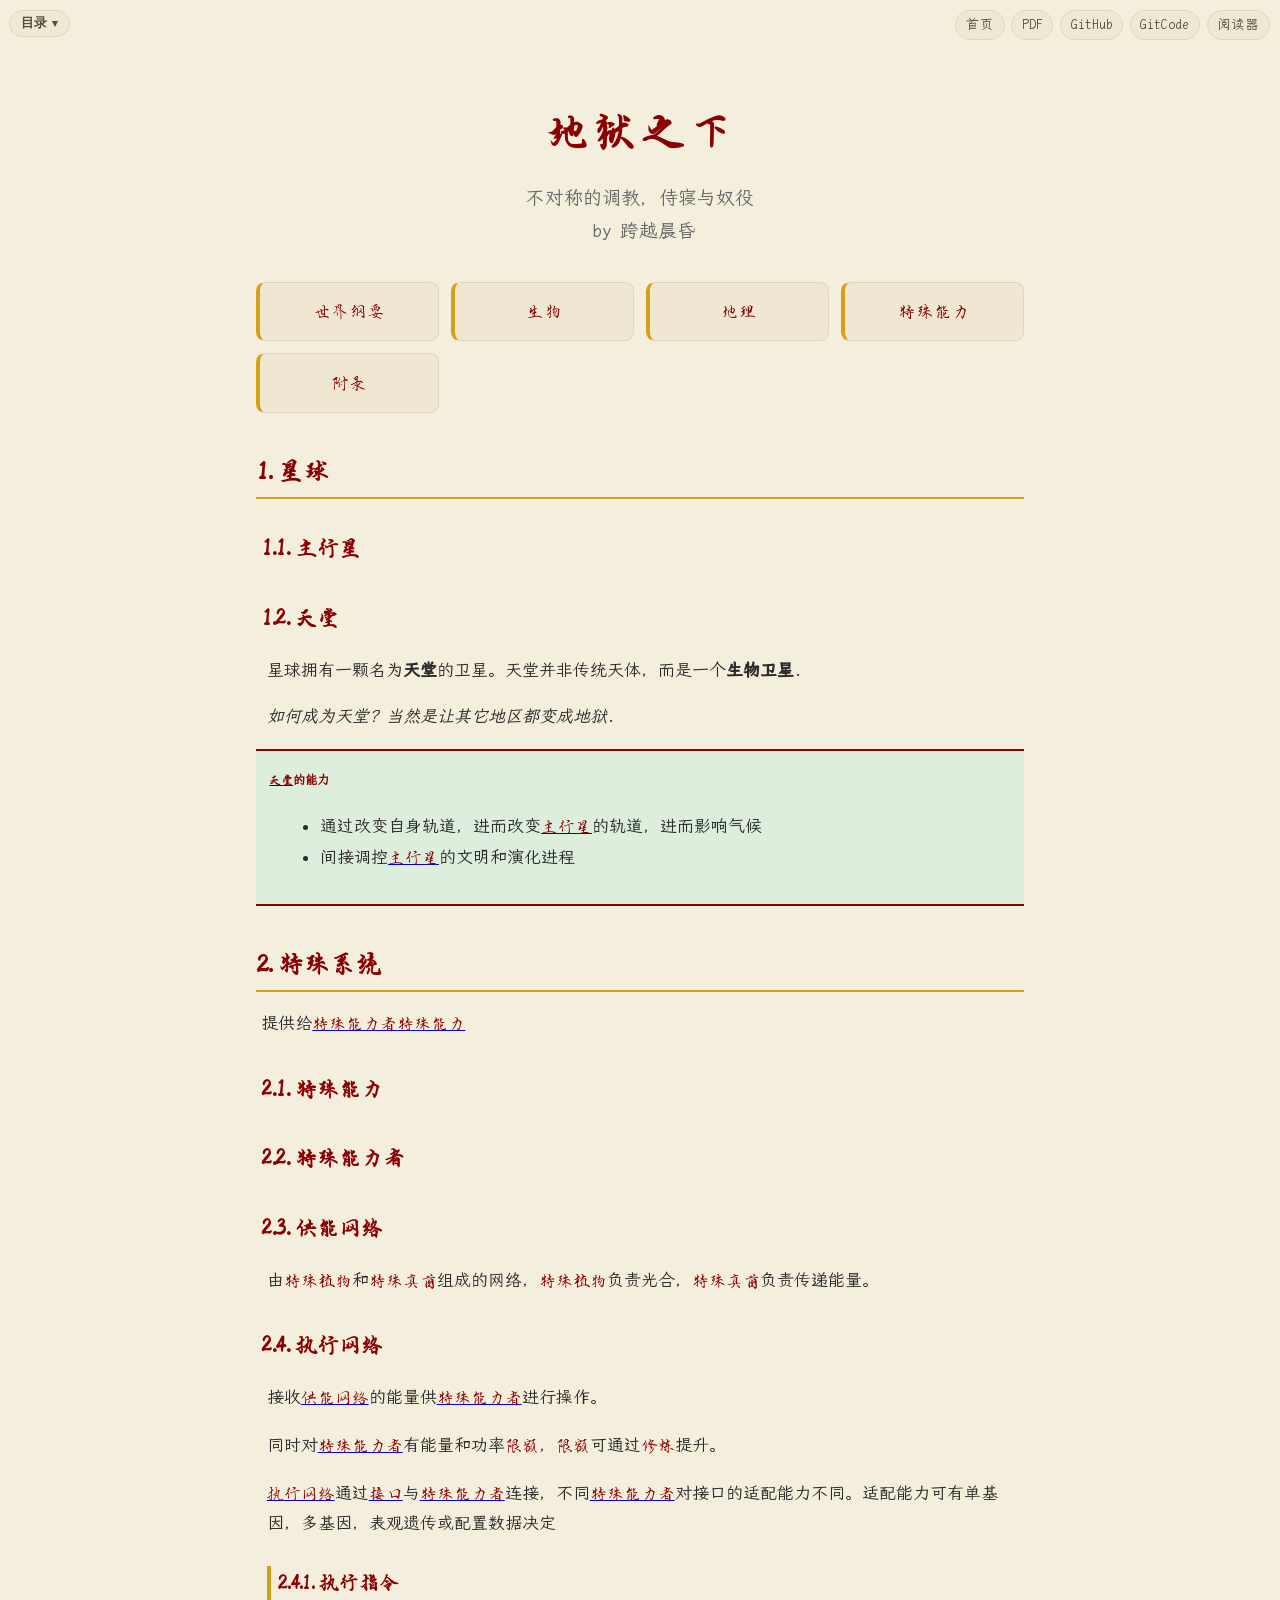
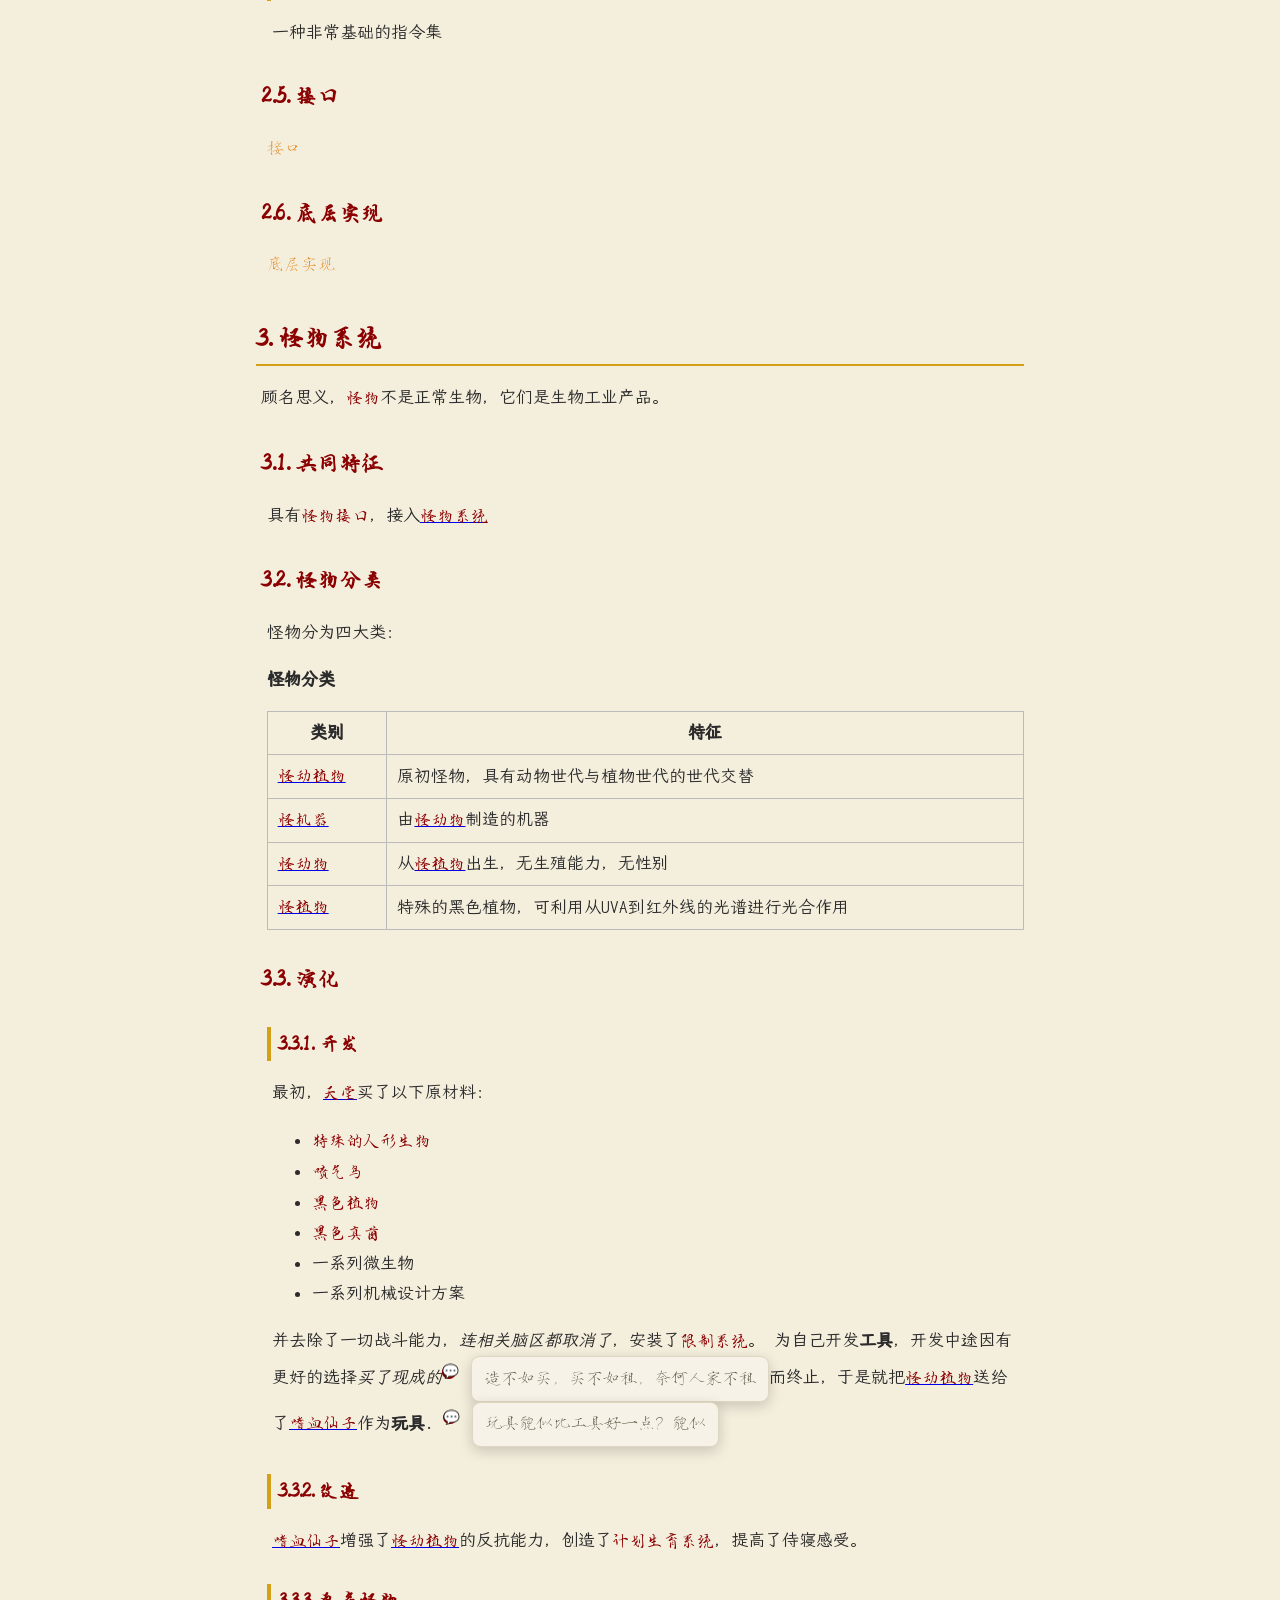
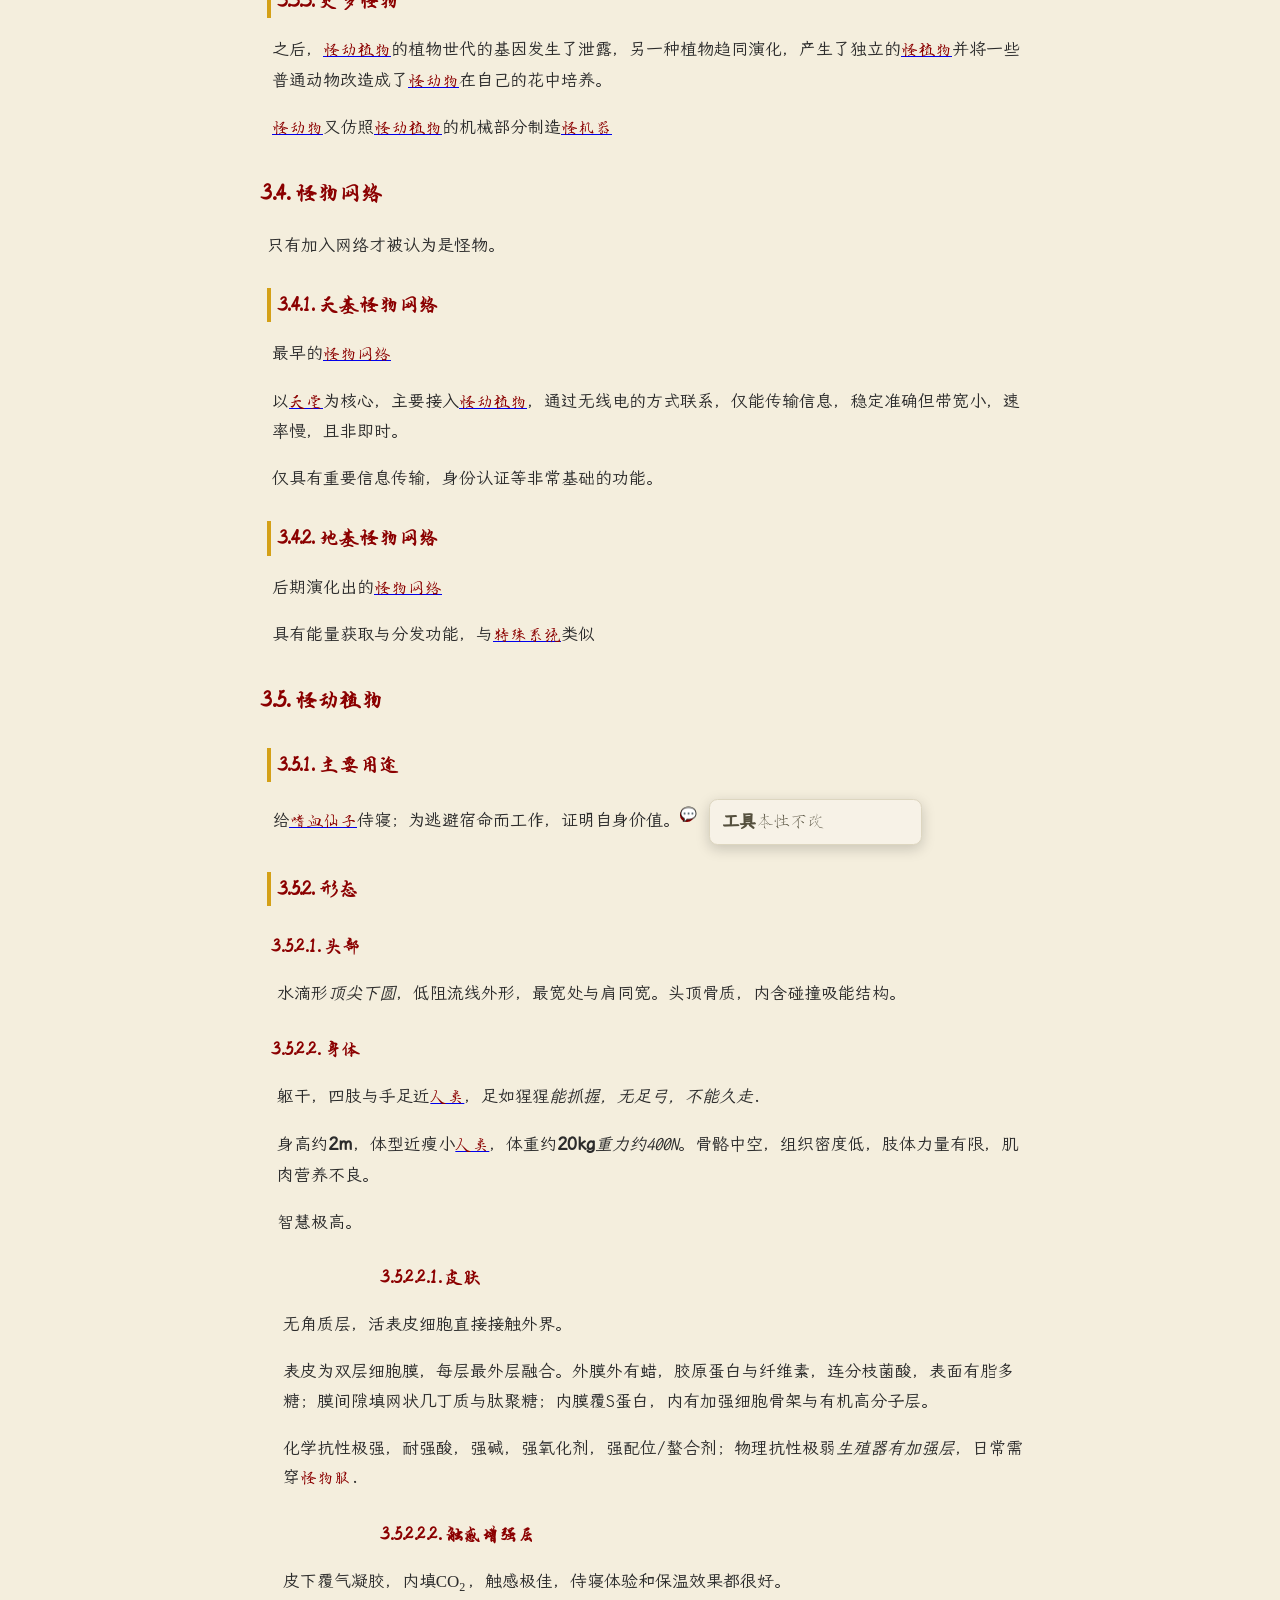
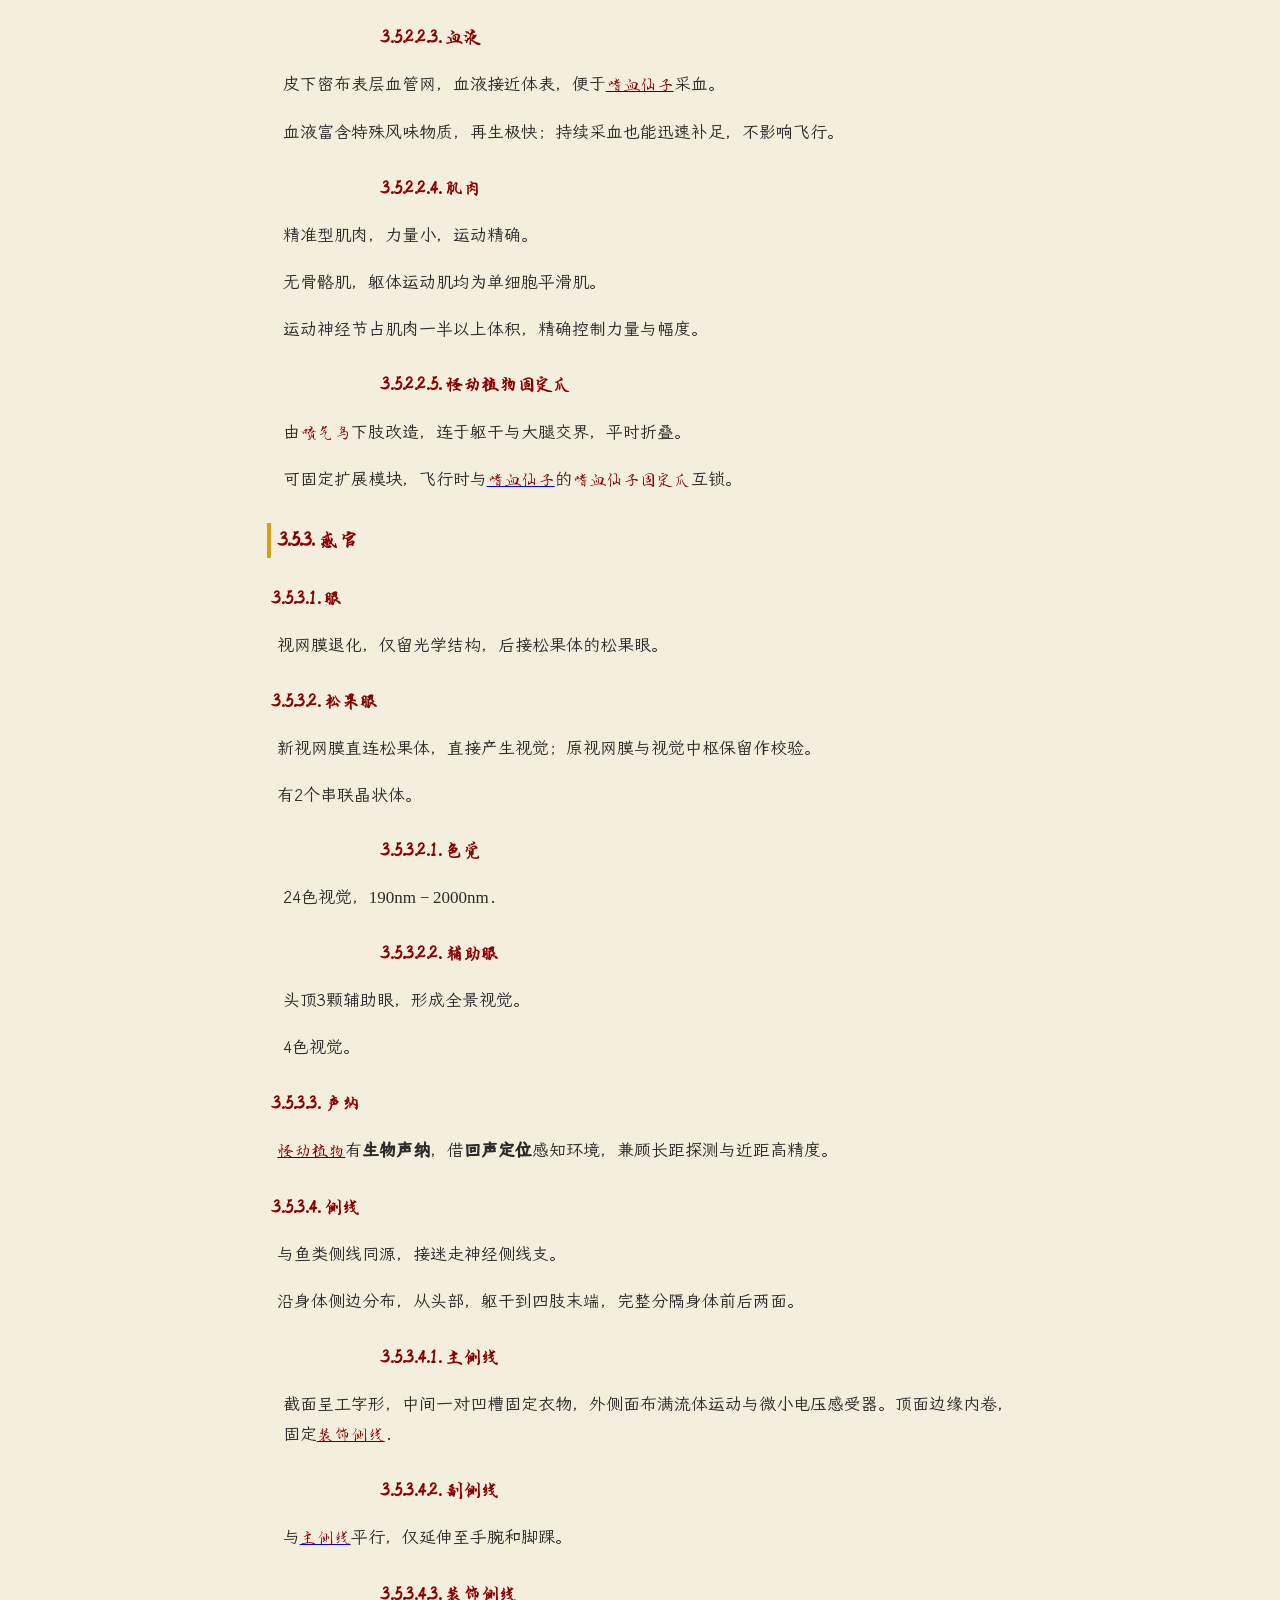
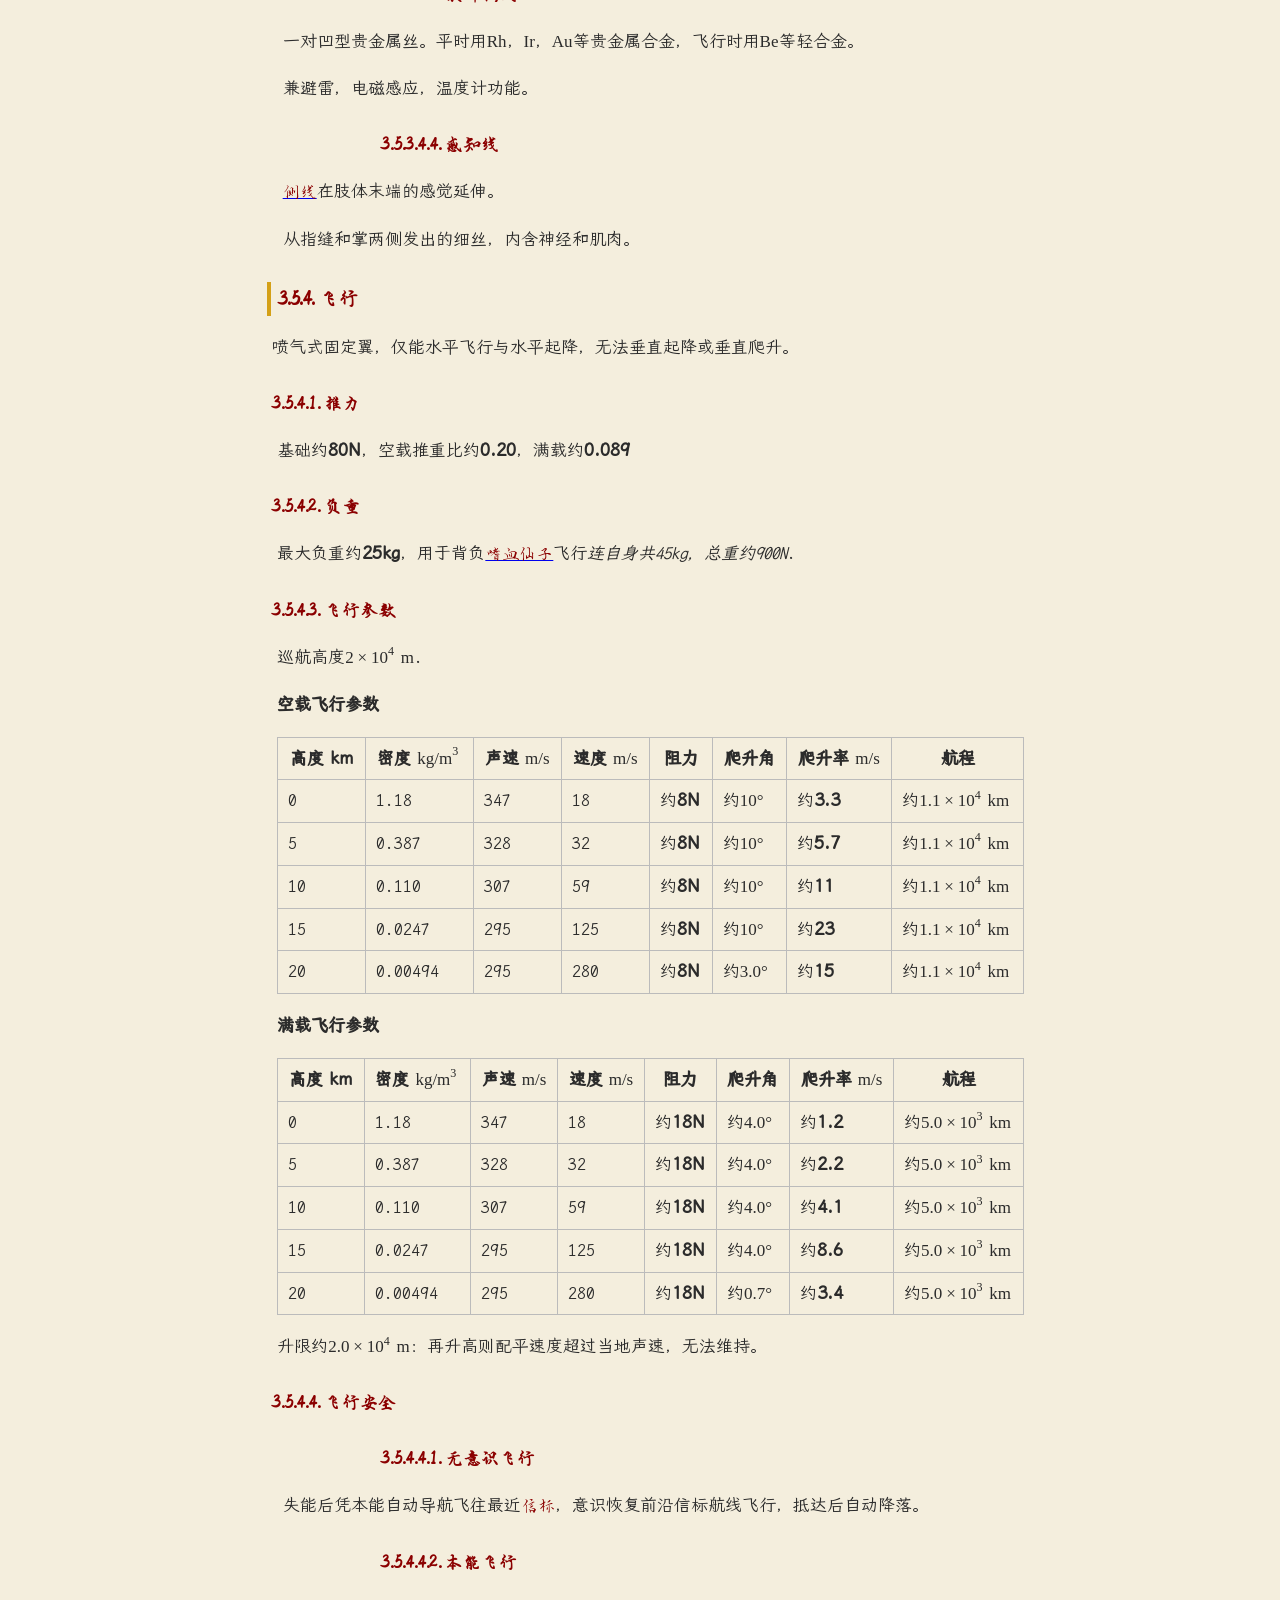
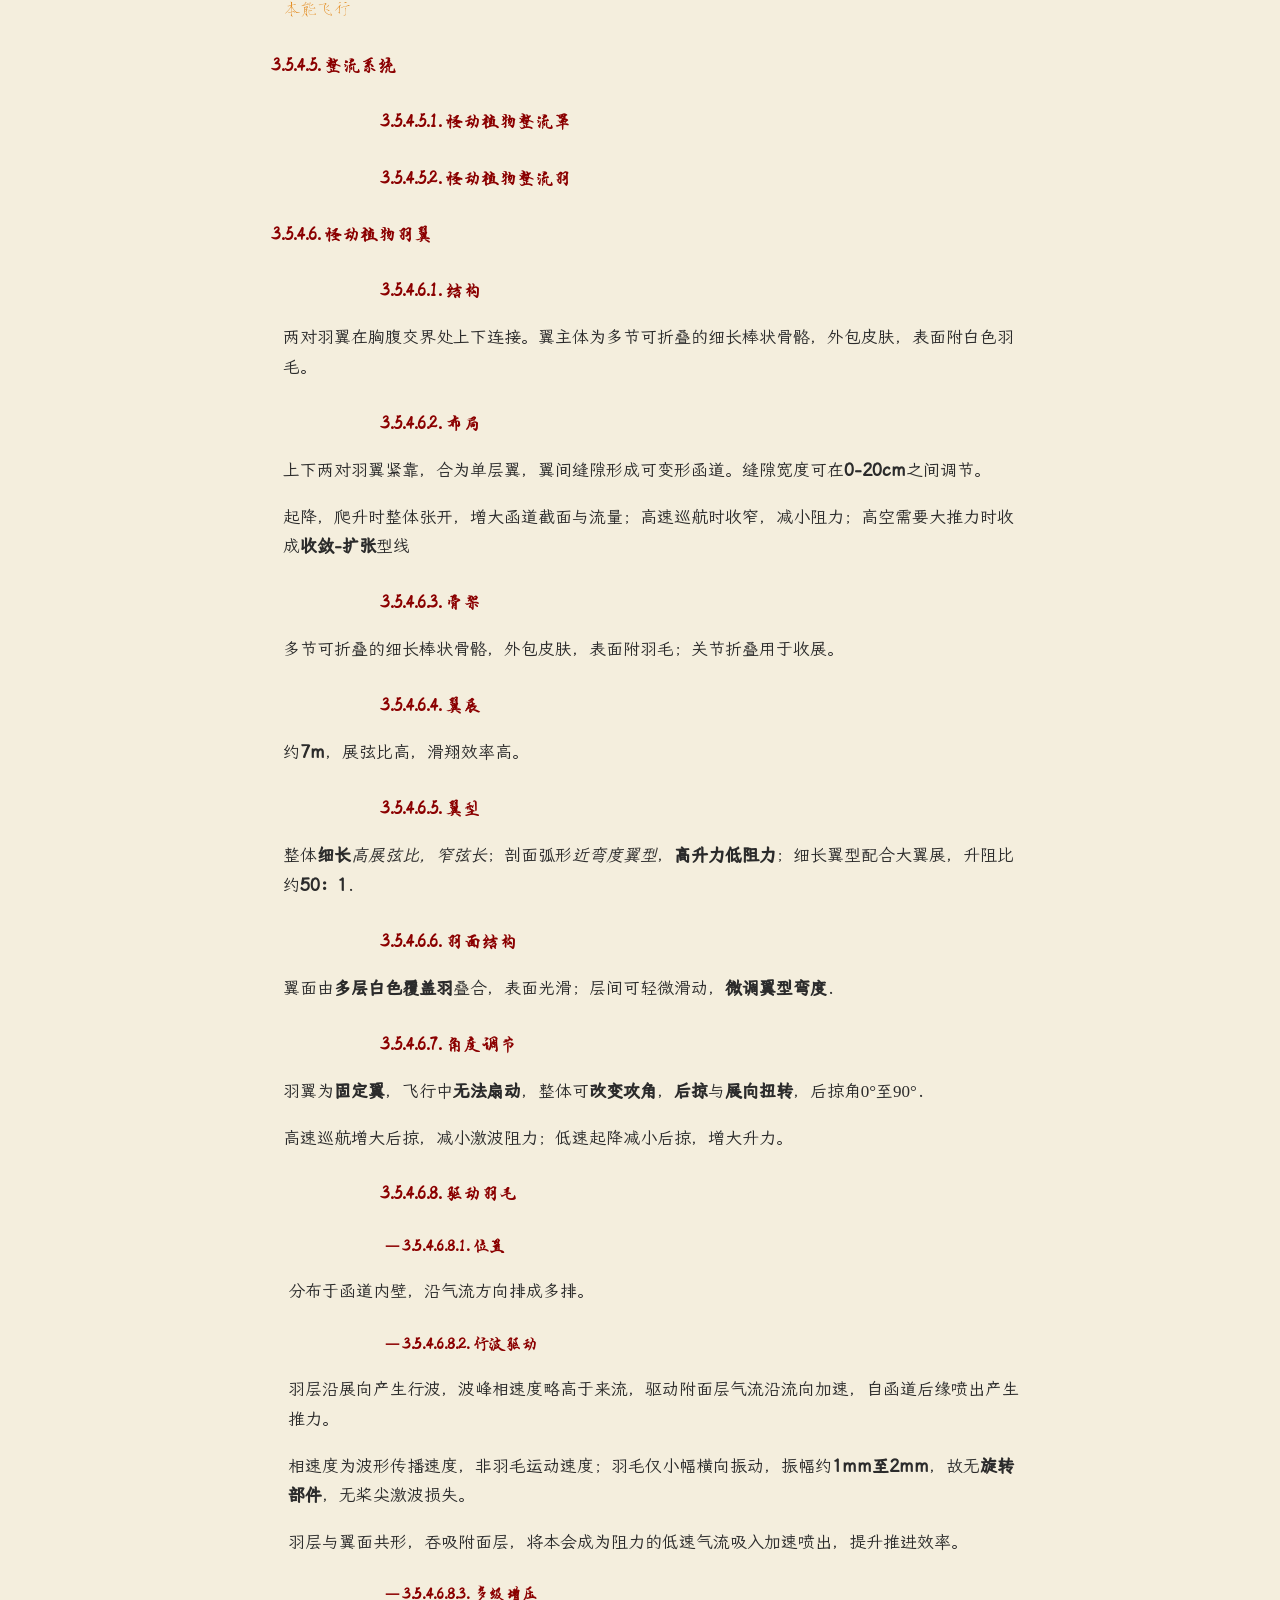
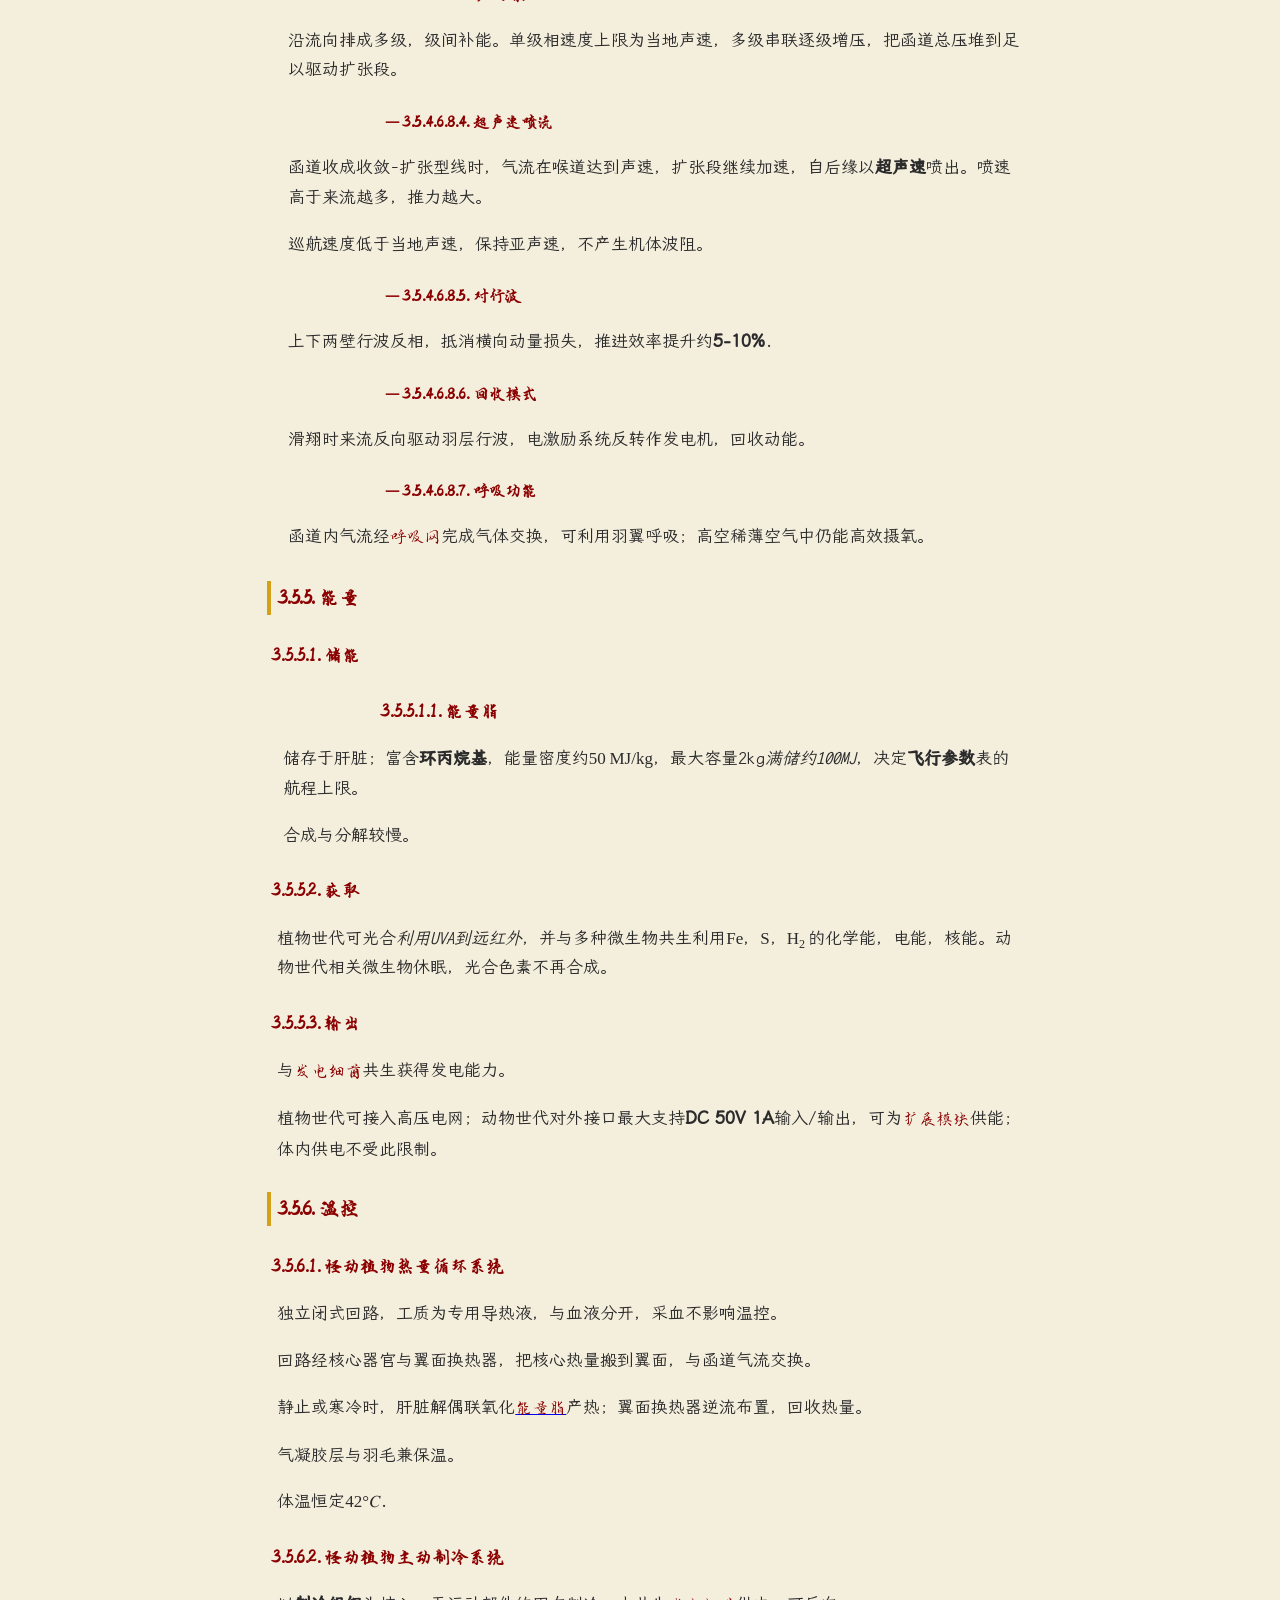
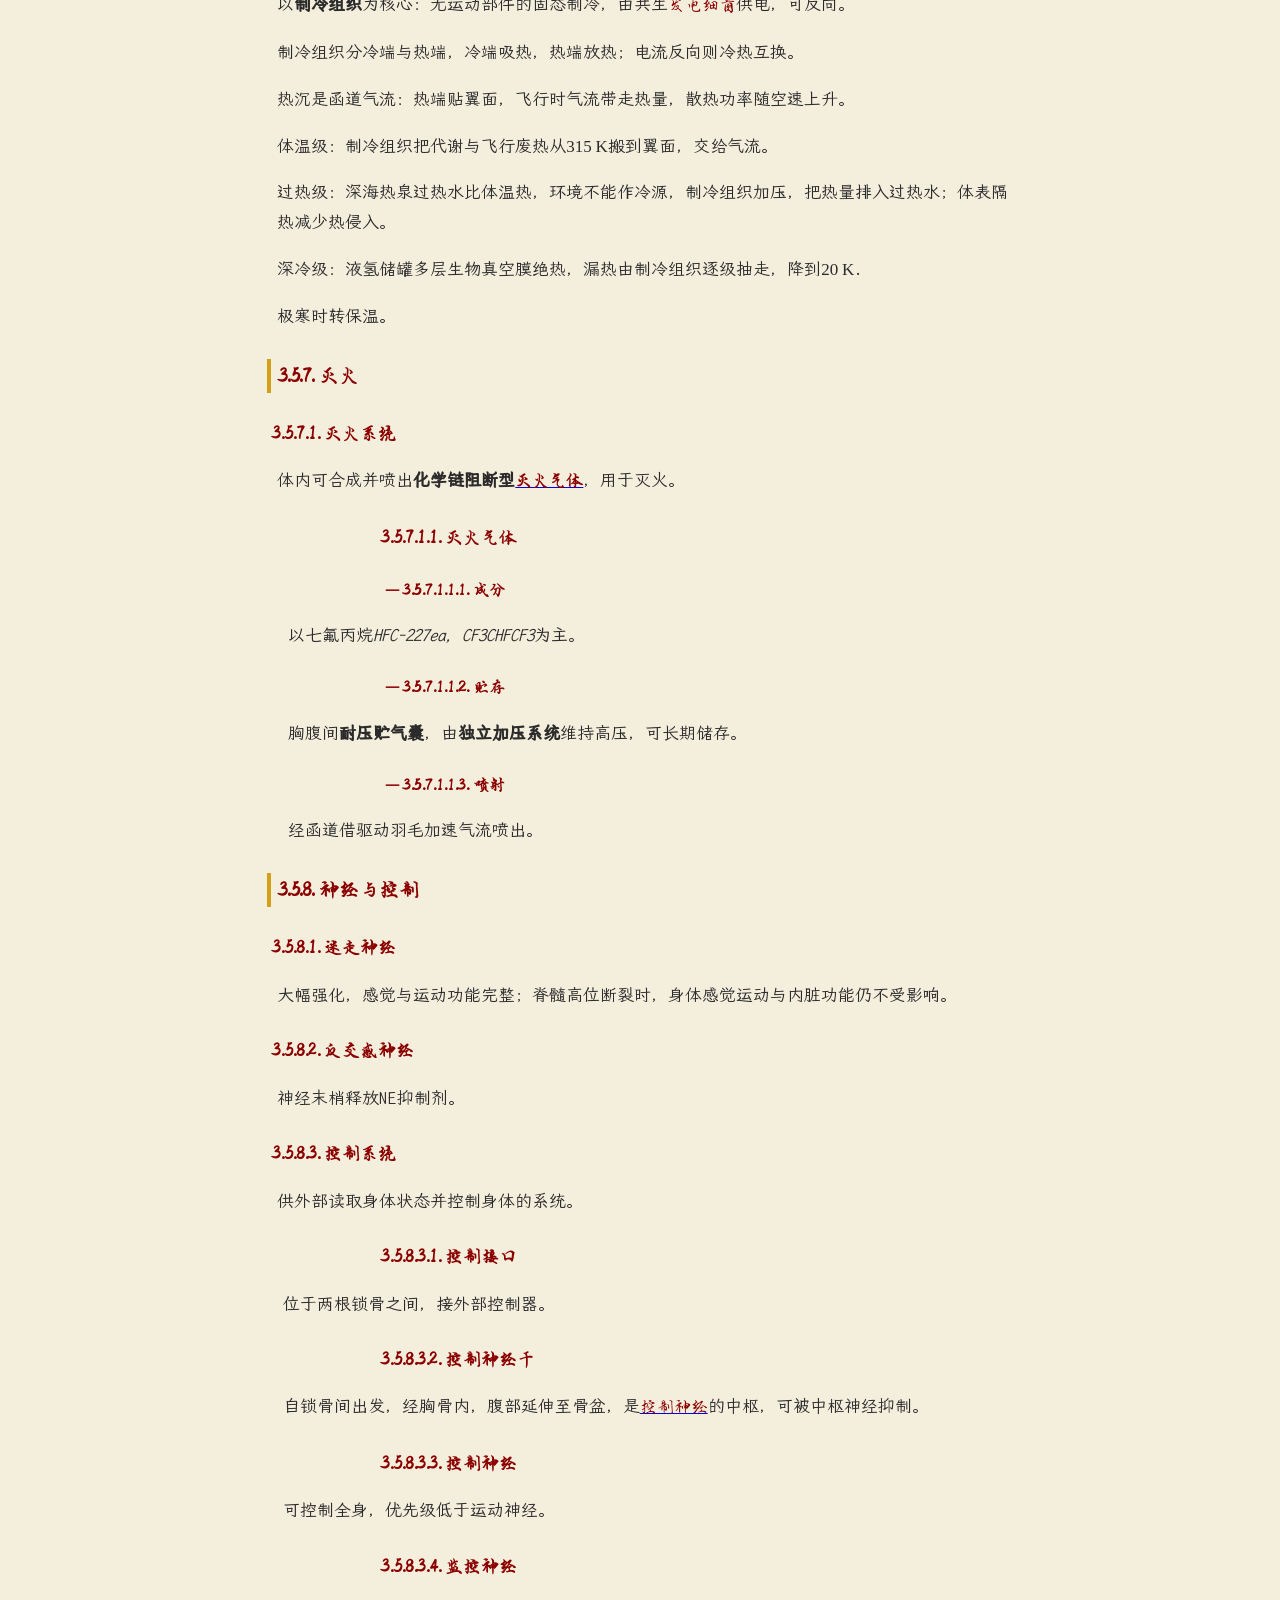
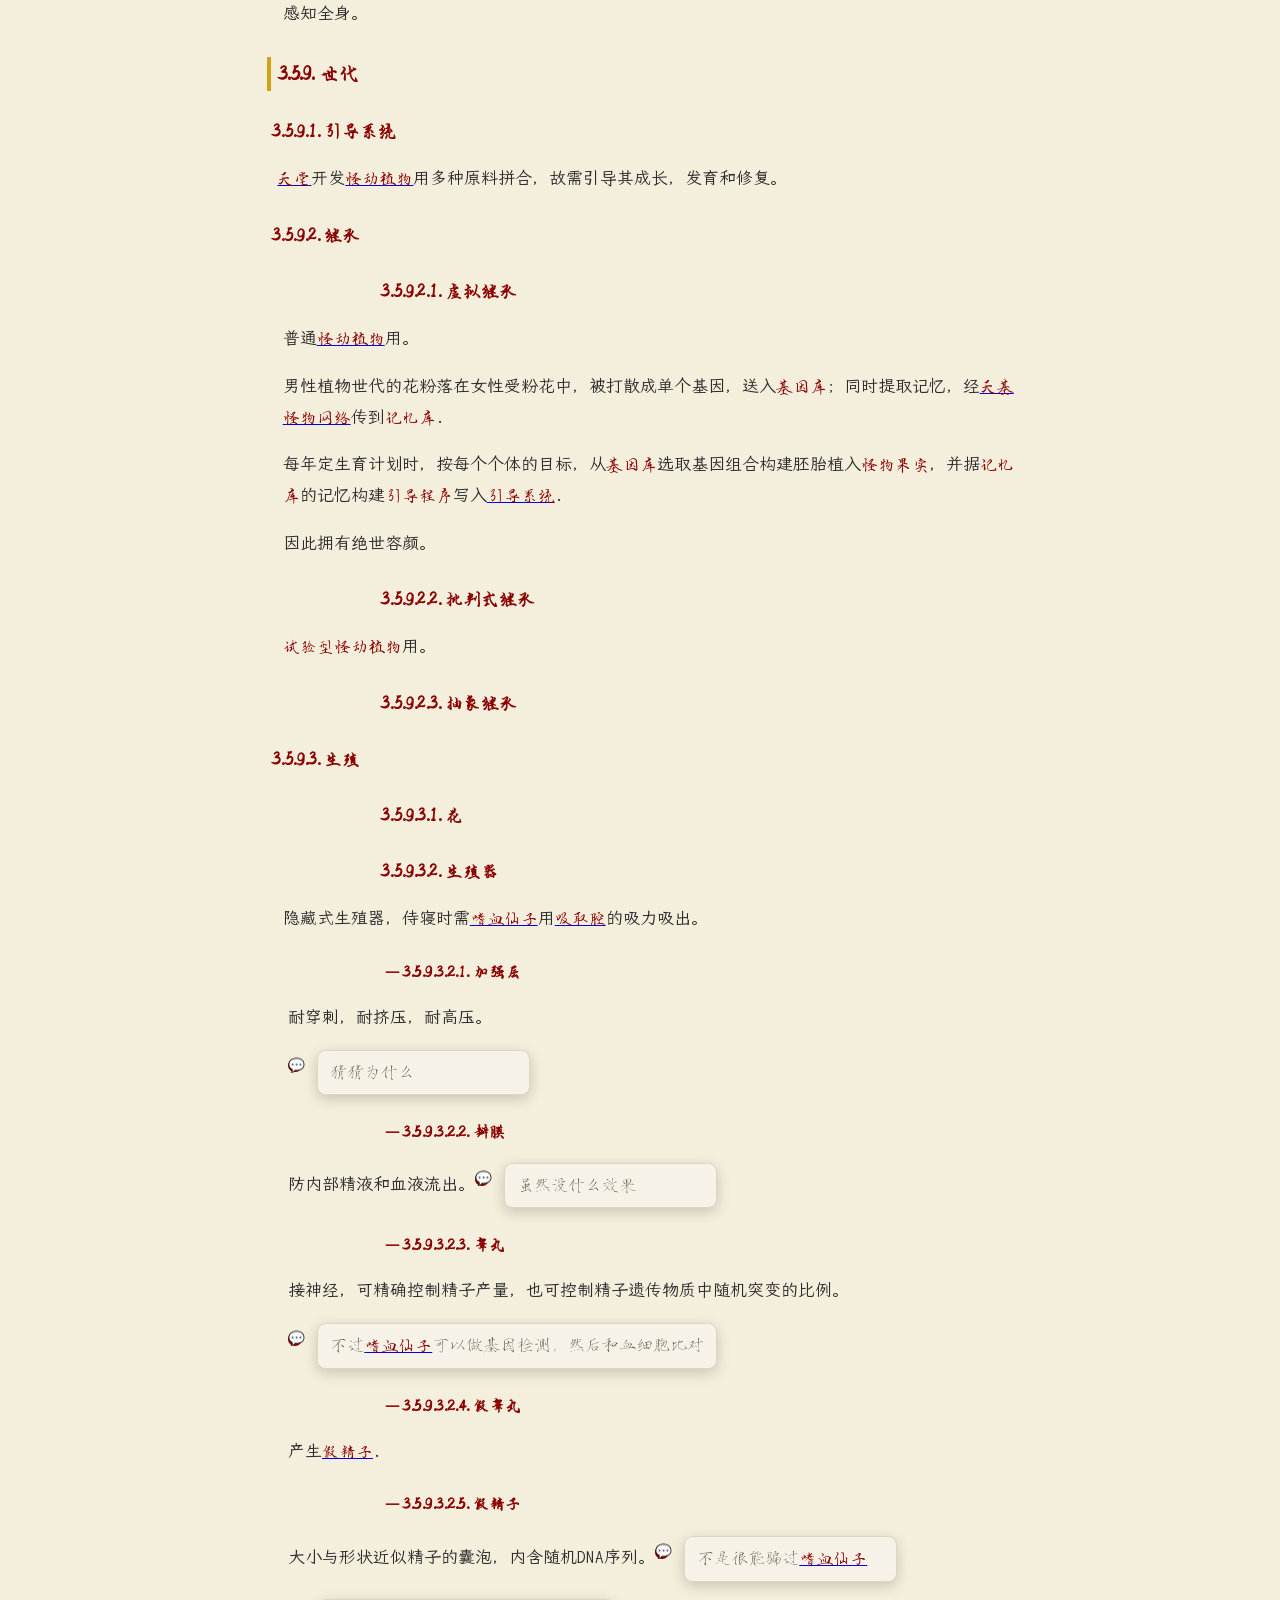
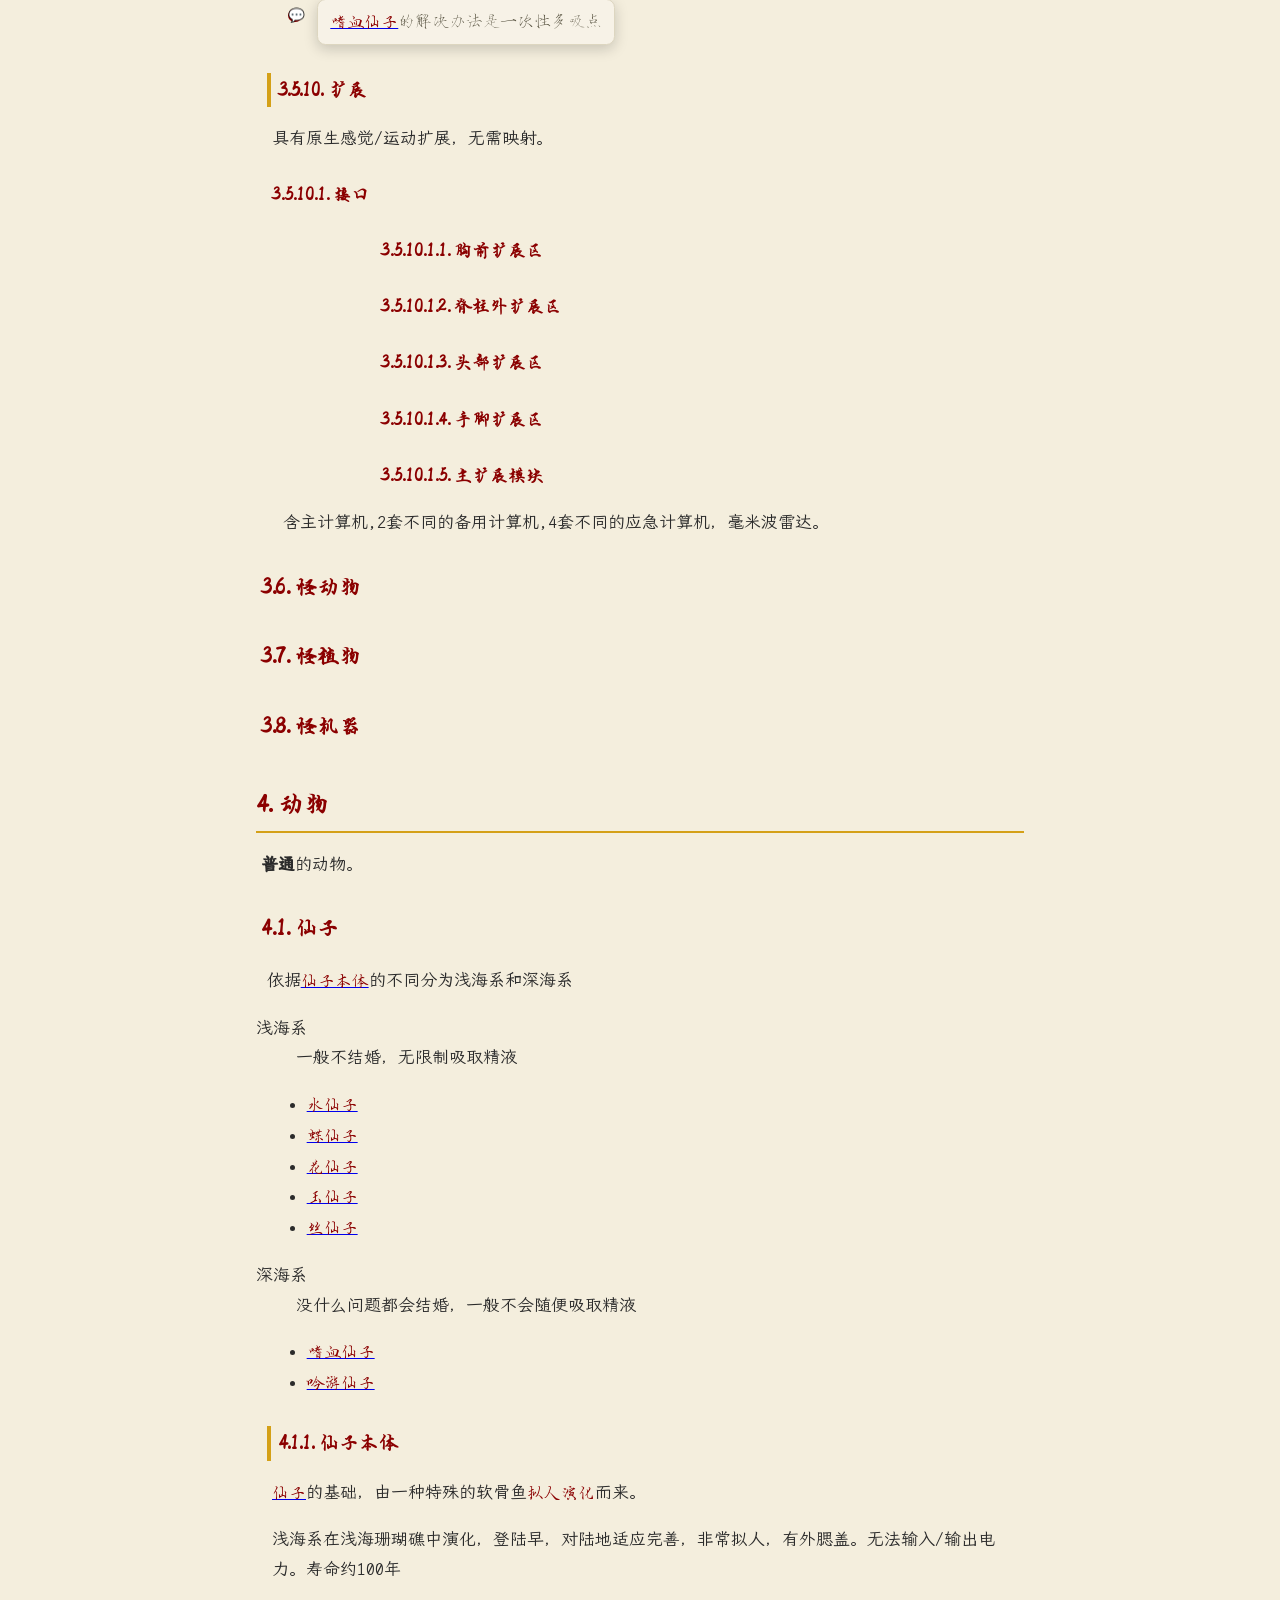
==== commit 98458770: "网页构建:3381df85e694a2516e6ac45cb834e67d2bff31c8" ====
--- a/index.html
+++ b/index.html
@@ -72,4 +72,6 @@
   math-depth: inherit;
   math-style: inherit;
   math-shift: inherit;
-}</style></head><body><header class="uh-cover"><nav class="uh-site"><a class="uh-site-link" href="/" title="主文档">首页</a> <a class="uh-site-link" href="https://gitcode.com/CrossDark/UnderHell/releases/latest" title="下载 PDF(GitCode 最新发行版)" target="_blank">PDF</a> <a class="uh-site-link" href="https://github.com/kych-net/UnderHell" title="GitHub 仓库" target="_blank">GitHub</a> <a class="uh-site-link" href="https://gitcode.com/CrossDark/UnderHell" title="GitCode 仓库" target="_blank">GitCode</a> <a class="uh-site-link uh-reader-toggle" href="#uh-reader" title="阅读器:调整字号与字体">阅读器</a></nav><h1 class="uh-title">地狱之下</h1><p class="uh-subtitle">一个以调教和侍寝为内核的世界<br><span style="white-space: pre-wrap">&#x20;</span>by 跨越晨昏</p></header><link rel="stylesheet" href="/assets/underhell.css"><nav class="uh-navcards"><a class="uh-navcard" href="/世界纲要/">世界纲要</a> <a class="uh-navcard" href="/生物/">生物</a> <a class="uh-navcard" href="/地理/">地理</a> <a class="uh-navcard" href="/特殊能力/">特殊能力</a> <a class="uh-navcard" href="/附录/">附录</a></nav><aside class="uh-toc"><button class="uh-toc-head" aria-expanded="false">目录</button><div class="uh-toc-body"><nav role="doc-toc"><div style="margin-left: 0pt"><span style="display: block; font-variant-caps: small-caps"><h2>目录</h2></span></div><ol style="list-style-type: none"><li><div><a href="#loc-1"><span class="prefix">1.</span> 星球</a></div><ol style="list-style-type: none"><li><a href="#主行星"><span class="prefix">1.1.</span> 主行星</a></li><li><a href="#天堂"><span class="prefix">1.2.</span> 天堂</a></li></ol></li><li><div><a href="#特殊系统"><span class="prefix">2.</span> 特殊系统</a></div><ol style="list-style-type: none"><li><a href="#特殊能力"><span class="prefix">2.1.</span> 特殊能力</a></li><li><a href="#特殊能力者"><span class="prefix">2.2.</span> 特殊能力者</a></li><li><a href="#供能网络"><span class="prefix">2.3.</span> 供能网络</a></li><li><div><a href="#执行网络"><span class="prefix">2.4.</span> 执行网络</a></div><ol style="list-style-type: none"><li><a href="#执行指令"><span class="prefix">2.4.1.</span> 执行指令</a></li></ol></li><li><a href="#接口"><span class="prefix">2.5.</span> 接口</a></li><li><a href="#loc-2"><span class="prefix">2.6.</span> 底层实现</a></li></ol></li><li><div><a href="#怪物系统"><span class="prefix">3.</span> 怪物系统</a></div><ol style="list-style-type: none"><li><a href="#loc-3"><span class="prefix">3.1.</span> 共同特征</a></li><li><a href="#loc-4"><span class="prefix">3.2.</span> 怪物分类</a></li><li><div><a href="#loc-5"><span class="prefix">3.3.</span> 演化</a></div><ol style="list-style-type: none"><li><a href="#loc-6"><span class="prefix">3.3.1.</span> 开发</a></li><li><a href="#loc-7"><span class="prefix">3.3.2.</span> 改造</a></li><li><a href="#loc-8"><span class="prefix">3.3.3.</span> 更多怪物</a></li></ol></li><li><div><a href="#怪物网络"><span class="prefix">3.4.</span> 怪物网络</a></div><ol style="list-style-type: none"><li><a href="#天基怪物网络"><span class="prefix">3.4.1.</span> 天基怪物网络</a></li><li><a href="#地基怪物网络"><span class="prefix">3.4.2.</span> 地基怪物网络</a></li></ol></li><li><div><a href="#怪动植物"><span class="prefix">3.5.</span> 怪动植物</a></div><ol style="list-style-type: none"><li><a href="#loc-9"><span class="prefix">3.5.1.</span> 主要用途</a></li><li><div><a href="#loc-10"><span class="prefix">3.5.2.</span> 眼</a></div><ol style="list-style-type: none"><li><div><a href="#松果眼"><span class="prefix">3.5.2.1.</span> 松果眼</a></div><ol style="list-style-type: none"><li><a href="#loc-11"><span class="prefix">3.5.2.1.1.</span> 色觉</a></li></ol></li><li><a href="#辅助眼"><span class="prefix">3.5.2.2.</span> 辅助眼</a></li></ol></li><li><a href="#loc-12"><span class="prefix">3.5.3.</span> 声纳</a></li><li><a href="#loc-13"><span class="prefix">3.5.4.</span> 头部</a></li><li><div><a href="#loc-14"><span class="prefix">3.5.5.</span> 身体</a></div><ol style="list-style-type: none"><li><a href="#怪动植物固定爪"><span class="prefix">3.5.5.1.</span> 怪动植物固定爪</a></li><li><a href="#loc-15"><span class="prefix">3.5.5.2.</span> 皮肤</a></li><li><a href="#loc-16"><span class="prefix">3.5.5.3.</span> 触感增强层</a></li></ol></li><li><a href="#loc-17"><span class="prefix">3.5.6.</span> 血液</a></li><li><a href="#loc-18"><span class="prefix">3.5.7.</span> 肌肉</a></li><li><div><a href="#loc-19"><span class="prefix">3.5.8.</span> 飞行</a></div><ol style="list-style-type: none"><li><a href="#loc-20"><span class="prefix">3.5.8.1.</span> 推力</a></li><li><a href="#loc-21"><span class="prefix">3.5.8.2.</span> 负重</a></li><li><a href="#loc-22"><span class="prefix">3.5.8.3.</span> 飞行参数</a></li><li><div><a href="#loc-23"><span class="prefix">3.5.8.4.</span> 飞行安全</a></div><ol style="list-style-type: none"><li><a href="#无意识飞行"><span class="prefix">3.5.8.4.1.</span> 无意识飞行</a></li><li><a href="#本能飞行"><span class="prefix">3.5.8.4.2.</span> 本能飞行</a></li></ol></li></ol></li><li><div><a href="#怪动植物羽翼"><span class="prefix">3.5.9.</span> 怪动植物羽翼</a></div><ol style="list-style-type: none"><li><div><a href="#loc-24"><span class="prefix">3.5.9.1.</span> 结构</a></div><ol style="list-style-type: none"><li><a href="#loc-25"><span class="prefix">3.5.9.1.1.</span> 布局</a></li><li><a href="#loc-26"><span class="prefix">3.5.9.1.2.</span> 骨架</a></li><li><a href="#loc-27"><span class="prefix">3.5.9.1.3.</span> 翼展</a></li><li><a href="#loc-28"><span class="prefix">3.5.9.1.4.</span> 翼型</a></li><li><a href="#loc-29"><span class="prefix">3.5.9.1.5.</span> 羽面结构</a></li><li><a href="#loc-30"><span class="prefix">3.5.9.1.6.</span> 角度调节</a></li><li><a href="#loc-31"><span class="prefix">3.5.9.1.7.</span> 抗过载结构</a></li></ol></li><li><div><a href="#loc-32"><span class="prefix">3.5.9.2.</span> 驱动羽毛</a></div><ol style="list-style-type: none"><li><a href="#loc-33"><span class="prefix">3.5.9.2.1.</span> 位置</a></li><li><a href="#loc-34"><span class="prefix">3.5.9.2.2.</span> 动力模式</a></li><li><a href="#loc-35"><span class="prefix">3.5.9.2.3.</span> 回收模式</a></li><li><a href="#loc-36"><span class="prefix">3.5.9.2.4.</span> 对摆动</a></li><li><a href="#loc-37"><span class="prefix">3.5.9.2.5.</span> 环量控制</a></li><li><a href="#loc-38"><span class="prefix">3.5.9.2.6.</span> 合成射流</a></li><li><a href="#loc-39"><span class="prefix">3.5.9.2.7.</span> 喷气引射</a></li><li><a href="#loc-40"><span class="prefix">3.5.9.2.8.</span> 呼吸功能</a></li></ol></li></ol></li><li><div><a href="#loc-41"><span class="prefix">3.5.10.</span> 能量</a></div><ol style="list-style-type: none"><li><div><a href="#loc-42"><span class="prefix">3.5.10.1.</span> 储能</a></div><ol style="list-style-type: none"><li><a href="#能量脂"><span class="prefix">3.5.10.1.1.</span> 能量脂</a></li><li><a href="#含N物质"><span class="prefix">3.5.10.1.2.</span> 含N物质</a></li></ol></li><li><a href="#loc-43"><span class="prefix">3.5.10.2.</span> 获取</a></li><li><a href="#loc-44"><span class="prefix">3.5.10.3.</span> 输出</a></li></ol></li><li><div><a href="#怪动植物控温系统"><span class="prefix">3.5.11.</span> 怪动植物控温系统</a></div><ol style="list-style-type: none"><li><a href="#怪动植物热量循环系统"><span class="prefix">3.5.11.1.</span> 怪动植物热量循环系统</a></li><li><a href="#怪动植物主动制冷系统"><span class="prefix">3.5.11.2.</span> 怪动植物主动制冷系统</a></li></ol></li><li><div><a href="#灭火系统"><span class="prefix">3.5.12.</span> 灭火系统</a></div><ol style="list-style-type: none"><li><div><a href="#灭火气体"><span class="prefix">3.5.12.1.</span> 灭火气体</a></div><ol style="list-style-type: none"><li><a href="#loc-45"><span class="prefix">3.5.12.1.1.</span> 成分</a></li><li><a href="#loc-46"><span class="prefix">3.5.12.1.2.</span> 贮存</a></li><li><a href="#loc-47"><span class="prefix">3.5.12.1.3.</span> 喷射</a></li></ol></li></ol></li><li><div><a href="#怪动植物侧线"><span class="prefix">3.5.13.</span> 侧线</a></div><ol style="list-style-type: none"><li><a href="#怪动植物主侧线"><span class="prefix">3.5.13.1.</span> 主侧线</a></li><li><a href="#怪动植物副侧线"><span class="prefix">3.5.13.2.</span> 副侧线</a></li><li><a href="#怪动植物装饰侧线"><span class="prefix">3.5.13.3.</span> 装饰侧线</a></li><li><a href="#怪动植物辅助感知线"><span class="prefix">3.5.13.4.</span> 感知线</a></li></ol></li><li><div><a href="#loc-48"><span class="prefix">3.5.14.</span> 整流系统</a></div><ol style="list-style-type: none"><li><a href="#怪动植物整流罩"><span class="prefix">3.5.14.1.</span> 怪动植物整流罩</a></li><li><a href="#怪动植物整流羽"><span class="prefix">3.5.14.2.</span> 怪动植物整流羽</a></li></ol></li><li><div><a href="#loc-49"><span class="prefix">3.5.15.</span> 神经系统</a></div><ol style="list-style-type: none"><li><a href="#loc-50"><span class="prefix">3.5.15.1.</span> 迷走神经</a></li><li><a href="#loc-51"><span class="prefix">3.5.15.2.</span> 反交感神经</a></li></ol></li><li><div><a href="#控制系统"><span class="prefix">3.5.16.</span> 控制系统</a></div><ol style="list-style-type: none"><li><a href="#控制接口"><span class="prefix">3.5.16.1.</span> 控制接口</a></li><li><a href="#控制神经干"><span class="prefix">3.5.16.2.</span> 控制神经干</a></li><li><a href="#控制神经"><span class="prefix">3.5.16.3.</span> 控制神经</a></li><li><a href="#监控神经"><span class="prefix">3.5.16.4.</span> 监控神经</a></li></ol></li><li><a href="#引导系统"><span class="prefix">3.5.17.</span> 引导系统</a></li><li><div><a href="#loc-52"><span class="prefix">3.5.18.</span> 继承</a></div><ol style="list-style-type: none"><li><a href="#虚拟继承"><span class="prefix">3.5.18.1.</span> 虚拟继承</a></li><li><a href="#批判式继承"><span class="prefix">3.5.18.2.</span> 批判式继承</a></li><li><a href="#抽象继承"><span class="prefix">3.5.18.3.</span> 抽象继承</a></li></ol></li><li><div><a href="#loc-53"><span class="prefix">3.5.19.</span> 生殖</a></div><ol style="list-style-type: none"><li><a href="#loc-54"><span class="prefix">3.5.19.1.</span> 花</a></li><li><div><a href="#loc-55"><span class="prefix">3.5.19.2.</span> 生殖器</a></div><ol style="list-style-type: none"><li><a href="#loc-56"><span class="prefix">3.5.19.2.1.</span> 加强层</a></li><li><a href="#loc-57"><span class="prefix">3.5.19.2.2.</span> 瓣膜</a></li><li><a href="#loc-58"><span class="prefix">3.5.19.2.3.</span> 睾丸</a></li><li><a href="#假睾丸"><span class="prefix">3.5.19.2.4.</span> 假睾丸</a></li><li><a href="#假精子"><span class="prefix">3.5.19.2.5.</span> 假精子</a></li></ol></li></ol></li><li><div><a href="#loc-59"><span class="prefix">3.5.20.</span> 扩展</a></div><ol style="list-style-type: none"><li><div><a href="#loc-60"><span class="prefix">3.5.20.1.</span> 接口</a></div><ol style="list-style-type: none"><li><a href="#胸前扩展区"><span class="prefix">3.5.20.1.1.</span> 胸前扩展区</a></li><li><a href="#脊柱外扩展区"><span class="prefix">3.5.20.1.2.</span> 脊柱外扩展区</a></li><li><a href="#头部扩展区"><span class="prefix">3.5.20.1.3.</span> 头部扩展区</a></li><li><a href="#手脚扩展区"><span class="prefix">3.5.20.1.4.</span> 手脚扩展区</a></li></ol></li><li><a href="#主扩展模块"><span class="prefix">3.5.20.2.</span> 主扩展模块</a></li></ol></li></ol></li><li><a href="#怪动物"><span class="prefix">3.6.</span> 怪动物</a></li><li><a href="#怪植物"><span class="prefix">3.7.</span> 怪植物</a></li><li><a href="#怪机器"><span class="prefix">3.8.</span> 怪机器</a></li></ol></li><li><div><a href="#loc-61"><span class="prefix">4.</span> 动物</a></div><ol style="list-style-type: none"><li><div><a href="#仙子"><span class="prefix">4.1.</span> 仙子</a></div><ol style="list-style-type: none"><li><div><a href="#仙子本体"><span class="prefix">4.1.1.</span> 仙子本体</a></div><ol style="list-style-type: none"><li><div><a href="#仙子皮肤"><span class="prefix">4.1.1.1.</span> 仙子皮肤</a></div><ol style="list-style-type: none"><li><a href="#芳香腺"><span class="prefix">4.1.1.1.1.</span> 芳香腺</a></li></ol></li><li><div><a href="#吸取系统"><span class="prefix">4.1.1.2.</span> 吸取系统</a></div><ol style="list-style-type: none"><li><a href="#吸取腔"><span class="prefix">4.1.1.2.1.</span> 吸取腔</a></li><li><a href="#逆向输尿管"><span class="prefix">4.1.1.2.2.</span> 逆向输尿管</a></li><li><a href="#输精管"><span class="prefix">4.1.1.2.3.</span> 输精管</a></li><li><a href="#精液吸收系统"><span class="prefix">4.1.1.2.4.</span> 精液吸收系统</a></li><li><a href="#loc-62"><span class="prefix">4.1.1.2.5.</span> 计量系统</a></li></ol></li><li><a href="#双螺旋瓣肠"><span class="prefix">4.1.1.3.</span> 双螺旋瓣肠</a></li><li><a href="#营养液"><span class="prefix">4.1.1.4.</span> 营养液</a></li><li><div><a href="#loc-63"><span class="prefix">4.1.1.5.</span> 毒素</a></div><ol style="list-style-type: none"><li><a href="#仙子毒素A"><span class="prefix">4.1.1.5.1.</span> 仙子毒素A</a></li><li><a href="#仙子毒素B"><span class="prefix">4.1.1.5.2.</span> 仙子毒素B</a></li><li><a href="#仙子毒素C"><span class="prefix">4.1.1.5.3.</span> 仙子毒素C</a></li></ol></li><li><a href="#仙子爪"><span class="prefix">4.1.1.6.</span> 仙子爪</a></li></ol></li><li><a href="#水仙子"><span class="prefix">4.1.2.</span> 水仙子</a></li><li><a href="#蝶仙子"><span class="prefix">4.1.3.</span> 蝶仙子</a></li><li><a href="#花仙子"><span class="prefix">4.1.4.</span> 花仙子</a></li><li><a href="#玉仙子"><span class="prefix">4.1.5.</span> 玉仙子</a></li><li><a href="#丝仙子"><span class="prefix">4.1.6.</span> 丝仙子</a></li><li><div><a href="#嗜血仙子"><span class="prefix">4.1.7.</span> 嗜血仙子</a></div><ol style="list-style-type: none"><li><div><a href="#loc-64"><span class="prefix">4.1.7.1.</span> 构成</a></div><ol style="list-style-type: none"><li><a href="#loc-65"><span class="prefix">4.1.7.1.1.</span> <a href="#仙子本体"><span class="uh-element">仙子本体</span></a></a></li><li><a href="#六翼蝙蝠"><span class="prefix">4.1.7.1.2.</span> 六翼蝙蝠</a></li></ol></li><li><div><a href="#loc-66"><span class="prefix">4.1.7.2.</span> 感知系统</a></div><ol style="list-style-type: none"><li><a href="#loc-67"><span class="prefix">4.1.7.2.1.</span> 声呐</a></li><li><a href="#loc-68"><span class="prefix">4.1.7.2.2.</span> 侧线</a></li></ol></li><li><a href="#loc-69"><span class="prefix">4.1.7.3.</span> 飞行</a></li><li><a href="#loc-70"><span class="prefix">4.1.7.4.</span> 游泳</a></li><li><div><a href="#loc-71"><span class="prefix">4.1.7.5.</span> 电能使用</a></div><ol style="list-style-type: none"><li><div><a href="#loc-72"><span class="prefix">4.1.7.5.1.</span> I/O</a></div><ol style="list-style-type: none"><li><a href="#loc-73"><span class="prefix">4.1.7.5.1.1.</span> 输入</a></li><li><a href="#loc-74"><span class="prefix">4.1.7.5.1.2.</span> 输出</a></li><li><a href="#loc-75"><span class="prefix">4.1.7.5.1.3.</span> 接口</a></li></ol></li></ol></li><li><div><a href="#loc-76"><span class="prefix">4.1.7.6.</span> 控温</a></div><ol style="list-style-type: none"><li><a href="#loc-77"><span class="prefix">4.1.7.6.1.</span> 保温层</a></li><li><a href="#仙子热量循环系统"><span class="prefix">4.1.7.6.2.</span> 热量循环系统</a></li><li><a href="#仙子主动制冷系统"><span class="prefix">4.1.7.6.3.</span> 主动制冷系统</a></li></ol></li><li><div><a href="#loc-78"><span class="prefix">4.1.7.7.</span> 吸血</a></div><ol style="list-style-type: none"><li><div><a href="#无痛吸血"><span class="prefix">4.1.7.7.1.</span> 无痛吸血</a></div><ol style="list-style-type: none"><li><a href="#loc-79"><span class="prefix">4.1.7.7.1.1.</span> 奖励</a></li><li><a href="#loc-80"><span class="prefix">4.1.7.7.1.2.</span> 目的</a></li></ol></li><li><a href="#生殖吸血"><span class="prefix">4.1.7.7.2.</span> 生殖吸血</a></li></ol></li></ol></li><li><a href="#吟游仙子"><span class="prefix">4.1.8.</span> 吟游仙子</a></li></ol></li><li><div><a href="#子母虫"><span class="prefix">4.2.</span> 子母虫</a></div><ol style="list-style-type: none"><li><a href="#母虫"><span class="prefix">4.2.1.</span> 母虫</a></li><li><a href="#子虫"><span class="prefix">4.2.2.</span> 子虫</a></li></ol></li><li><a href="#鲛人"><span class="prefix">4.3.</span> 鲛人</a></li><li><div><a href="#人类"><span class="prefix">4.4.</span> 人类</a></div><ol style="list-style-type: none"><li><a href="#精灵"><span class="prefix">4.4.1.</span> 精灵</a></li><li><a href="#人族"><span class="prefix">4.4.2.</span> 人族</a></li><li><a href="#血族"><span class="prefix">4.4.3.</span> 血族</a></li><li><a href="#寄生人"><span class="prefix">4.4.4.</span> 寄生人</a></li><li><a href="#寄生小人"><span class="prefix">4.4.5.</span> 寄生小人</a></li><li><a href="#魔族"><span class="prefix">4.4.6.</span> 魔族</a></li><li><a href="#吸血鬼"><span class="prefix">4.4.7.</span> 吸血鬼</a></li></ol></li><li><a href="#袋人"><span class="prefix">4.5.</span> 袋人</a></li><li><a href="#妖"><span class="prefix">4.6.</span> 妖</a></li></ol></li><li><a href="#loc-81"><span class="prefix">5.</span> 植物</a></li><li><div><a href="#loc-82"><span class="prefix">6.</span> 微生物</a></div><ol style="list-style-type: none"><li><a href="#心形虫"><span class="prefix">6.1.</span> 心形虫</a></li></ol></li><li><div><a href="#神明"><span class="prefix">7.</span> 神明</a></div><ol style="list-style-type: none"><li><div><a href="#真神"><span class="prefix">7.1.</span> 真神</a></div><ol style="list-style-type: none"><li><div><a href="#支配者"><span class="prefix">7.1.1.</span> 支配者</a></div><ol style="list-style-type: none"><li><div><a href="#旧日支配者"><span class="prefix">7.1.1.1.</span> 旧日支配者</a></div><ol style="list-style-type: none"><li><a href="#克苏鲁"><span class="prefix">7.1.1.1.1.</span> 克苏鲁</a></li></ol></li><li><div><a href="#新时代支配者"><span class="prefix">7.1.1.2.</span> 新时代支配者</a></div><ol style="list-style-type: none"><li><a href="#loc-83"><span class="prefix">7.1.1.2.1.</span> <a href="#天堂"><span class="uh-element">天堂</span></a></a></li></ol></li></ol></li><li><div><a href="#被支配者"><span class="prefix">7.1.2.</span> 被支配者</a></div><ol style="list-style-type: none"><li><a href="#loc-84"><span class="prefix">7.1.2.1.</span> <a href="#怪动植物"><span class="uh-element">怪动植物</span></a></a></li></ol></li></ol></li><li><div><a href="#神棍"><span class="prefix">7.2.</span> 神棍</a></div><ol style="list-style-type: none"><li><a href="#loc-85"><span class="prefix">7.2.0.1.</span> <a href="#仙子"><span class="uh-element">仙子</span></a></a></li></ol></li><li><a href="#伪神"><span class="prefix">7.3.</span> 神明</a></li></ol></li><li><a href="#不对称婚姻"><span class="prefix">A.</span> 不对称婚姻</a></li><li><a href="#不对称生殖"><span class="prefix">B.</span> 不对称生殖</a></li><li><a href="#计划生育"><span class="prefix">C.</span> 计划生育</a></li><li><a href="#计命器"><span class="prefix">D.</span> 计命器</a></li><li><div><a href="#预言"><span class="prefix">E.</span> 预言</a></div><ol style="list-style-type: none"><li><a href="#loc-86"><span class="prefix">E.1.</span> 现象</a></li><li><a href="#loc-87"><span class="prefix">E.2.</span> 原理</a></li></ol></li><li><div><a href="#loc-88"><span class="prefix">F.</span> 排版规范</a></div><ol style="list-style-type: none"><li><a href="#loc-89"><span class="prefix">F.1.</span> 排版</a></li><li><a href="#loc-90"><span class="prefix">F.2.</span> 标点符号</a></li><li><a href="#loc-91"><span class="prefix">F.3.</span> 括注内容</a></li><li><a href="#loc-92"><span class="prefix">F.4.</span> 大数</a></li><li><a href="#loc-93"><span class="prefix">F.5.</span> 引用</a></li><li><a href="#loc-94"><span class="prefix">F.6.</span> 称呼</a></li><li><a href="#loc-95"><span class="prefix">F.7.</span> 单位</a></li></ol></li><li><a href="#loc-96">元素总表</a></li><li><a href="#loc-97">TODO</a></li></ol></nav></div></aside><div id="loc-1" style="margin-left: 0pt"><span style="display: block; font-variant-caps: small-caps"><h2>1. 星球</h2></span></div><div id="主行星" style="margin-left: 4pt"><span style="display: block; font-variant-caps: small-caps"><h3>1.1. 主行星</h3></span></div><div id="天堂" style="margin-left: 4pt"><span style="display: block; font-variant-caps: small-caps"><h3>1.2. 天堂</h3></span></div><div style="margin-left: 8pt"><p>星球拥有一颗名为<strong>天堂</strong>的卫星。天堂并非传统天体，而是一个<strong>生物卫星</strong>.</p></div><div style="margin-left: 8pt"><p><em>如何成为天堂？当然是让其它地区都变成地狱</em>.</p></div><div class="uh-tipbox"><div class="uh-tipbox-title"><a href="#天堂"><span class="uh-element">天堂</span></a>的能力</div><div style="margin-left: 8pt"><ul><li>通过改变自身轨道，进而改变<a href="#主行星"><span class="uh-element">主行星</span></a>的轨道，进而影响气候</li><li>间接调控<a href="#主行星"><span class="uh-element">主行星</span></a>的文明和演化进程</li></ul></div></div><div id="特殊系统" style="margin-left: 0pt"><span style="display: block; font-variant-caps: small-caps"><h2>2. 特殊系统</h2></span></div><div style="margin-left: 4pt"><p>提供给<a href="#特殊能力者"><span class="uh-element">特殊能力者</span></a><a href="#特殊能力"><span class="uh-element">特殊能力</span></a></p></div><div id="特殊能力" style="margin-left: 4pt"><span style="display: block; font-variant-caps: small-caps"><h3>2.1. 特殊能力</h3></span></div><div id="特殊能力者" style="margin-left: 4pt"><span style="display: block; font-variant-caps: small-caps"><h3>2.2. 特殊能力者</h3></span></div><div id="供能网络" style="margin-left: 4pt"><span style="display: block; font-variant-caps: small-caps"><h3>2.3. 供能网络</h3></span></div><div style="margin-left: 8pt"><p>由<span class="uh-element" title="未定义">特殊植物</span>和<span class="uh-element" title="未定义">特殊真菌</span>组成的网络，<span class="uh-element" title="未定义">特殊植物</span>负责光合，<span class="uh-element" title="未定义">特殊真菌</span>负责传递能量。</p></div><div id="执行网络" style="margin-left: 4pt"><span style="display: block; font-variant-caps: small-caps"><h3>2.4. 执行网络</h3></span></div><div style="margin-left: 8pt"><p>接收<a href="#供能网络"><span class="uh-element">供能网络</span></a>的能量供<a href="#特殊能力者"><span class="uh-element">特殊能力者</span></a>进行操作。</p></div><div style="margin-left: 8pt"><p>同时对<a href="#特殊能力者"><span class="uh-element">特殊能力者</span></a>有能量和功率<span class="uh-element" title="未定义">限额</span>，<span class="uh-element" title="未定义">限额</span>可通过<span class="uh-element" title="未定义">修炼</span>提升。</p></div><div style="margin-left: 8pt"><p><a href="#执行网络"><span class="uh-element">执行网络</span></a>通过<a href="#接口"><span class="uh-element">接口</span></a>与<a href="#特殊能力者"><span class="uh-element">特殊能力者</span></a>连接，不同<a href="#特殊能力者"><span class="uh-element">特殊能力者</span></a>对接口的适配能力不同。适配能力可有单基因，多基因，表观遗传或配置数据决定</p></div><div id="执行指令" style="margin-left: 8pt"><span style="display: block; font-variant-caps: small-caps"><h4>2.4.1. 执行指令</h4></span></div><div style="margin-left: 12pt"><p>一种非常基础的指令集</p></div><div id="接口" style="margin-left: 4pt"><span style="display: block; font-variant-caps: small-caps"><h3>2.5. 接口</h3></span></div><div style="margin-left: 8pt"><p><span class="uh-todo" id="todo-1">接口</span></p></div><div id="loc-2" style="margin-left: 4pt"><span style="display: block; font-variant-caps: small-caps"><h3>2.6. 底层实现</h3></span></div><div style="margin-left: 8pt"><p><span class="uh-todo" id="todo-2">底层实现</span></p></div><div id="怪物系统" style="margin-left: 0pt"><span style="display: block; font-variant-caps: small-caps"><h2>3. 怪物系统</h2></span></div><div style="margin-left: 4pt"><p>顾名思义，<span class="uh-element" title="未定义">怪物</span>不是正常生物，它们是生物工业产品。</p></div><div id="loc-3" style="margin-left: 4pt"><span style="display: block; font-variant-caps: small-caps"><h3>3.1. 共同特征</h3></span></div><div style="margin-left: 8pt"><p>具有<span class="uh-element" title="未定义">怪物接口</span>，接入<a href="#怪物系统"><span class="uh-element">怪物系统</span></a></p></div><div id="loc-4" style="margin-left: 4pt"><span style="display: block; font-variant-caps: small-caps"><h3>3.2. 怪物分类</h3></span></div><div style="margin-left: 8pt"><p>怪物分为四大类：</p></div><div><div style="margin-left: 8pt"><p><strong><span style="font-variant-caps: small-caps">怪物分类</span></strong></p></div><div style="margin-left: 8pt"><table><thead><tr><th><strong>类别</strong></th><th><strong>特征</strong></th></tr></thead><tbody><tr><td><a href="#怪动植物"><span class="uh-element">怪动植物</span></a></td><td>原初怪物，具有动物世代与植物世代的世代交替</td></tr><tr><td><a href="#怪机器"><span class="uh-element">怪机器</span></a></td><td>由<a href="#怪动物"><span class="uh-element">怪动物</span></a>制造的机器</td></tr><tr><td><a href="#怪动物"><span class="uh-element">怪动物</span></a></td><td>从<a href="#怪植物"><span class="uh-element">怪植物</span></a>出生，无生殖能力，无性别</td></tr><tr><td><a href="#怪植物"><span class="uh-element">怪植物</span></a></td><td>特殊的黑色植物，可利用从UVA到红外线的光谱进行光合作用</td></tr></tbody></table></div></div><div id="loc-5" style="margin-left: 4pt"><span style="display: block; font-variant-caps: small-caps"><h3>3.3. 演化</h3></span></div><div id="loc-6" style="margin-left: 8pt"><span style="display: block; font-variant-caps: small-caps"><h4>3.3.1. 开发</h4></span></div><div style="margin-left: 12pt"><p>最初，<a href="#天堂"><span class="uh-element">天堂</span></a>买了以下原材料：</p></div><div style="margin-left: 12pt"><ul><li><span class="uh-element" title="未定义">特殊的人形生物</span></li><li><span class="uh-element" title="未定义">喷气鸟</span></li><li><span class="uh-element" title="未定义">黑色植物</span></li><li><span class="uh-element" title="未定义">黑色真菌</span></li><li>一系列微生物</li><li>一系列机械设计方案</li></ul></div><div style="margin-left: 12pt"><p>并去除了一切战斗能力，<em>连相关脑区都取消了</em>，安装了<span class="uh-element" title="未定义">限制系统</span>。 为自己开发<strong>工具</strong>，开发中途因有更好的选择<em>买了现成的</em><span class="uh-comment"><span class="uh-comment-trigger" tabindex="0">💬</span> <span class="uh-comment-panel">造不如买，买不如租，奈何人家不租</span></span>而终止，于是就把<a href="#怪动植物"><span class="uh-element">怪动植物</span></a>送给了<a href="#嗜血仙子"><span class="uh-element">嗜血仙子</span></a>作为<strong>玩具</strong>. <span class="uh-comment"><span class="uh-comment-trigger" tabindex="0">💬</span> <span class="uh-comment-panel">玩具貌似比工具好一点？貌似</span></span></p></div><div id="loc-7" style="margin-left: 8pt"><span style="display: block; font-variant-caps: small-caps"><h4>3.3.2. 改造</h4></span></div><div style="margin-left: 12pt"><p><a href="#嗜血仙子"><span class="uh-element">嗜血仙子</span></a>增强了<a href="#怪动植物"><span class="uh-element">怪动植物</span></a>的反抗能力，创造了<span class="uh-element" title="未定义">计划生育系统</span>，提高了侍寝感受。</p></div><div id="loc-8" style="margin-left: 8pt"><span style="display: block; font-variant-caps: small-caps"><h4>3.3.3. 更多怪物</h4></span></div><div style="margin-left: 12pt"><p>之后，<a href="#怪动植物"><span class="uh-element">怪动植物</span></a>的植物世代的基因发生了泄露，另一种植物趋同演化，产生了独立的<a href="#怪植物"><span class="uh-element">怪植物</span></a>并将一些普通动物改造成了<a href="#怪动物"><span class="uh-element">怪动物</span></a>在自己的花中培养。</p></div><div style="margin-left: 12pt"><p><a href="#怪动物"><span class="uh-element">怪动物</span></a>又仿照<a href="#怪动植物"><span class="uh-element">怪动植物</span></a>的机械部分制造<a href="#怪机器"><span class="uh-element">怪机器</span></a></p></div><div id="怪物网络" style="margin-left: 4pt"><span style="display: block; font-variant-caps: small-caps"><h3>3.4. 怪物网络</h3></span></div><div style="margin-left: 8pt"><p>只有加入网络才被认为是怪物。</p></div><div id="天基怪物网络" style="margin-left: 8pt"><span style="display: block; font-variant-caps: small-caps"><h4>3.4.1. 天基怪物网络</h4></span></div><div style="margin-left: 12pt"><p>最早的<a href="#怪物网络"><span class="uh-element">怪物网络</span></a></p></div><div style="margin-left: 12pt"><p>以<a href="#天堂"><span class="uh-element">天堂</span></a>为核心，主要接入<a href="#怪动植物"><span class="uh-element">怪动植物</span></a>，通过无线电的方式联系，仅能传输信息，稳定准确但带宽小，速率慢，且非即时。</p></div><div style="margin-left: 12pt"><p>仅具有重要信息传输，身份认证等非常基础的功能。</p></div><div id="地基怪物网络" style="margin-left: 8pt"><span style="display: block; font-variant-caps: small-caps"><h4>3.4.2. 地基怪物网络</h4></span></div><div style="margin-left: 12pt"><p>后期演化出的<a href="#怪物网络"><span class="uh-element">怪物网络</span></a></p></div><div style="margin-left: 12pt"><p>具有能量获取与分发功能，与<a href="#特殊系统"><span class="uh-element">特殊系统</span></a>类似</p></div><div id="怪动植物" style="margin-left: 4pt"><span style="display: block; font-variant-caps: small-caps"><h3>3.5. 怪动植物</h3></span></div><div id="loc-9" style="margin-left: 8pt"><span style="display: block; font-variant-caps: small-caps"><h4>3.5.1. 主要用途</h4></span></div><div style="margin-left: 12pt"><p>给<a href="#嗜血仙子"><span class="uh-element">嗜血仙子</span></a>侍寝；为逃避宿命而努力工作证明自身价值。<span class="uh-comment"><span class="uh-comment-trigger" tabindex="0">💬</span> <span class="uh-comment-panel"><strong>工具</strong>本性不改</span></span></p></div><div id="loc-10" style="margin-left: 8pt"><span style="display: block; font-variant-caps: small-caps"><h4>3.5.2. 眼</h4></span></div><div style="margin-left: 12pt"><p>原本的眼部视网膜退化，仅保留光学结构，后面连接松果体的松果眼</p></div><div id="松果眼" style="margin-left: 12pt"><h5>3.5.2.1. 松果眼</h5></div><div style="margin-left: 16pt"><p>新的视网膜直接连接松果体，并直接产生视觉。原本的视网膜和视觉中枢保留作为校验</p></div><div style="margin-left: 16pt"><p>拥有2个串联晶状体</p></div><h5 id="loc-11" class="lv-5">3.5.2.1.1. 色觉</h5><div style="margin-left: 20pt"><p>有24色视觉，范围<math><mtext>190nm</mtext><mo>−</mo><mtext>2000nm</mtext></math></p></div><div id="辅助眼" style="margin-left: 12pt"><h5>3.5.2.2. 辅助眼</h5></div><div style="margin-left: 16pt"><p>头顶有3颗辅助眼，可以形成全景视觉。</p></div><div style="margin-left: 16pt"><p>有4色视觉</p></div><div id="loc-12" style="margin-left: 8pt"><span style="display: block; font-variant-caps: small-caps"><h4>3.5.3. 声纳</h4></span></div><div style="margin-left: 12pt"><p><a href="#怪动植物"><span class="uh-element">怪动植物</span></a>具有<strong>生物声纳</strong>，借<strong>回声定位</strong>感知环境，既可以长距离探测也可以短距离高精度探测。</p></div><div id="loc-13" style="margin-left: 8pt"><span style="display: block; font-variant-caps: small-caps"><h4>3.5.4. 头部</h4></span></div><div style="margin-left: 12pt"><p><a href="#怪动植物"><span class="uh-element">怪动植物</span></a>的整个头部呈<strong>水滴形</strong><em>头顶处尖，下部圆</em>，为低阻力流线外形，最宽处<strong>与肩同宽</strong>。头顶为骨质，内含碰撞吸能结构</p></div><div id="loc-14" style="margin-left: 8pt"><span style="display: block; font-variant-caps: small-caps"><h4>3.5.5. 身体</h4></span></div><div style="margin-left: 12pt"><p><a href="#怪动植物"><span class="uh-element">怪动植物</span></a>的躯干，四肢与手足形态与<a href="#人类"><span class="uh-element">人类</span></a>类似<strong>.</strong>足部类似猩猩：有抓握能力但无足弓，不能长时间行走。</p></div><div style="margin-left: 12pt"><p>身高约<strong>2m</strong>，体态接近瘦小<a href="#人类"><span class="uh-element">人类</span></a>，体重约<strong>20kg</strong><em>对应重力约 400N</em>。骨骼中空，组织密度低但肢体力量有限，肌肉营养不良。</p></div><div style="margin-left: 12pt"><p>具有极高智慧</p></div><div id="怪动植物固定爪" style="margin-left: 12pt"><h5>3.5.5.1. 怪动植物固定爪</h5></div><div style="margin-left: 16pt"><p>由<span class="uh-element" title="未定义">喷气鸟</span>的下肢改造而来，在躯干和大腿的交界处与身体连接，平时折叠。</p></div><div style="margin-left: 16pt"><p>可以固定扩展模块，也可以在飞行时与<a href="#嗜血仙子"><span class="uh-element">嗜血仙子</span></a>的<span class="uh-element" title="未定义">嗜血仙子固定爪</span>相互固定。</p></div><div id="loc-15" style="margin-left: 12pt"><h5>3.5.5.2. 皮肤</h5></div><div style="margin-left: 16pt"><p>无角质层，活表皮细胞直接接触外界</p></div><div style="margin-left: 16pt"><p>表皮细胞为双层细胞膜，每层表皮细胞最外层细胞膜互相融合。外膜外空间有蜡制，胶原蛋白和纤维素。外膜外侧连接分枝菌酸。外膜上有脂多糖。内外膜间隙填充网状几丁质和肽聚糖，内膜上覆盖S蛋白，内膜内部有加强细胞骨架和有机高分子层</p></div><div style="margin-left: 16pt"><p>化学抗性极强，耐强酸强碱强氧化剂强配位/螯合剂；但是物理抗性极弱，<em>除了生殖器部位有加强层</em>，因此日常需要穿着<span class="uh-element" title="未定义">怪物服</span></p></div><div id="loc-16" style="margin-left: 12pt"><h5>3.5.5.3. 触感增强层</h5></div><div style="margin-left: 16pt"><p>皮下覆盖一薄层气凝胶，内部填充<math><msub><mrow><mtext>CO</mtext></mrow><mrow><mn>2</mn></mrow></msub></math>，触感极佳，侍寝体验好</p></div><div style="margin-left: 16pt"><p>不算副作用的副作用是保温效果也非常好</p></div><div id="loc-17" style="margin-left: 8pt"><span style="display: block; font-variant-caps: small-caps"><h4>3.5.6. 血液</h4></span></div><div style="margin-left: 12pt"><p>皮下密布表层血管网：紧贴皮肤的细密血管丛，血液接近体表，便于<a href="#嗜血仙子"><span class="uh-element">嗜血仙子</span></a>采血。</p></div><div style="margin-left: 12pt"><p>血液富含特殊风味物质，且再生速度极快；即便被持续采血，也能迅速补充，不影响飞行。</p></div><div id="loc-18" style="margin-left: 8pt"><span style="display: block; font-variant-caps: small-caps"><h4>3.5.7. 肌肉</h4></span></div><div style="margin-left: 12pt"><p>精准型肌肉，力量很小，但运动极其精确</p></div><div style="margin-left: 12pt"><p>没有骨骼肌，所有躯体运动肌肉均为单细胞平滑肌</p></div><div style="margin-left: 12pt"><p>运动神经节占据肌肉一半以上的体积，负责精确控制力量和运动幅度</p></div><div id="loc-19" style="margin-left: 8pt"><span style="display: block; font-variant-caps: small-caps"><h4>3.5.8. 飞行</h4></span></div><div style="margin-left: 12pt"><p>喷气式固定翼飞行，仅能水平飞行与水平起降，无法垂直起降与垂直爬升。</p></div><div id="loc-20" style="margin-left: 12pt"><h5>3.5.8.1. 推力</h5></div><div style="margin-left: 16pt"><p>基础约<strong>40N</strong>，推力重量比约<strong>0.10</strong><em>基于重力加速度 <math><mn>20</mn><msup><mrow><mtext>m/s</mtext></mrow><mrow><mn>2</mn></mrow></msup></math></em>；启用<strong>喷气引射</strong>可提升推力但影响极速，详见<strong>飞行参数</strong>表。</p></div><div id="loc-21" style="margin-left: 12pt"><h5>3.5.8.2. 负重</h5></div><div style="margin-left: 16pt"><p>最大负重约<strong>25kg</strong>，主要用于背负<a href="#嗜血仙子"><span class="uh-element">嗜血仙子</span></a>飞行<em>连同自身共 45kg，总重约 900N</em>.</p></div><div id="loc-22" style="margin-left: 12pt"><h5>3.5.8.3. 飞行参数</h5></div><div style="margin-left: 16pt"><p>按照巡航高度<math><mn>2</mn><mo lspace="0.2222222222222222em" rspace="0.2222222222222222em">×</mo><msup><mrow><mn>10</mn></mrow><mrow><mn>4</mn></mrow></msup></math></p></div><div><div style="margin-left: 16pt"><p><strong><span style="font-variant-caps: small-caps">飞行参数</span></strong></p></div><div style="margin-left: 16pt"><table><thead><tr><th><strong>参数</strong></th><th><strong>普通飞行<em>空载</em></strong></th><th><strong>普通飞行<em>满载</em></strong></th><th><strong>引射飞行<em>空载</em></strong></th><th><strong>引射飞行<em>满载</em></strong></th></tr></thead><tbody><tr><td>推力</td><td>约<strong>40N</strong>， 推力重量比<strong>0.10</strong></td><td>约<strong>40N</strong>， 推力重量比<strong>0.10</strong></td><td>约<strong>200N</strong>， 推力重量比<strong>0.50</strong></td><td>约<strong>200N</strong>， 推力重量比<strong>0.22</strong></td></tr><tr><td>水平加速度</td><td>约<strong><math><mn>2</mn><msup><mrow><mtext>m/s</mtext></mrow><mrow><mn>2</mn></mrow></msup></math></strong></td><td>约<strong><math><mn>0.9</mn><msup><mrow><mtext>m/s</mtext></mrow><mrow><mn>2</mn></mrow></msup></math></strong></td><td>约<strong><math><mn>10</mn><msup><mrow><mtext>m/s</mtext></mrow><mrow><mn>2</mn></mrow></msup></math></strong></td><td>约<strong><math><mn>4.4</mn><msup><mrow><mtext>m/s</mtext></mrow><mrow><mn>2</mn></mrow></msup></math></strong></td></tr><tr><td>爬升率</td><td>约<strong><math><mn>22</mn><mspace width="0.2222em"/><mtext>m/s</mtext></math></strong></td><td>约<strong><math><mn>7</mn><mspace width="0.2222em"/><mtext>m/s</mtext></math></strong></td><td>约<strong><math><mn>1.3</mn><mo lspace="0.2222222222222222em" rspace="0.2222222222222222em">×</mo><msup><mrow><mn>10</mn></mrow><mrow><mn>2</mn></mrow></msup><mspace width="0.2222em"/><mtext>m/s</mtext></math></strong></td><td>约<strong><math><mn>57</mn><mspace width="0.2222em"/><mtext>m/s</mtext></math></strong></td></tr><tr><td>爬升角</td><td>约<strong><math><mn>4.6</mn><mi>°</mi></math></strong></td><td>约<strong><math><mn>1.4</mn><mi>°</mi></math></strong></td><td>约<strong><math><mn>29</mn><mi>°</mi></math></strong></td><td>约<strong><math><mn>12</mn><mi>°</mi></math></strong></td></tr><tr><td>极速</td><td>约<strong>0.95 马赫<em>280 m/s</em></strong></td><td>约<strong>0.95 马赫<em>280 m/s</em></strong></td><td>约<strong>0.7 马赫<em>200 m/s</em></strong></td><td>约<strong>0.7 马赫<em>200 m/s</em></strong></td></tr><tr><td>航程</td><td>约<strong><math><mn>1.2</mn><mo lspace="0.2222222222222222em" rspace="0.2222222222222222em">×</mo><msup><mrow><mn>10</mn></mrow><mrow><mn>5</mn></mrow></msup></math> km</strong><em>120 小时</em></td><td>约<strong><math><mn>5.6</mn><mo lspace="0.2222222222222222em" rspace="0.2222222222222222em">×</mo><msup><mrow><mn>10</mn></mrow><mrow><mn>4</mn></mrow></msup></math> km</strong><em>56 小时</em></td><td>约<strong><math><mn>2.4</mn><mo lspace="0.2222222222222222em" rspace="0.2222222222222222em">×</mo><msup><mrow><mn>10</mn></mrow><mrow><mn>4</mn></mrow></msup></math> km</strong><em>34 小时</em></td><td>约<strong><math><mn>1.1</mn><mo lspace="0.2222222222222222em" rspace="0.2222222222222222em">×</mo><msup><mrow><mn>10</mn></mrow><mrow><mn>4</mn></mrow></msup></math> km</strong><em>16 小时</em></td></tr></tbody></table></div></div><div id="loc-23" style="margin-left: 12pt"><h5>3.5.8.4. 飞行安全</h5></div><h5 id="无意识飞行" class="lv-5">3.5.8.4.1. 无意识飞行</h5><div style="margin-left: 20pt"><p>即使失去意识，<a href="#怪动植物"><span class="uh-element">怪动植物</span></a>仍可借本能自主导航自动飞行到最近的<span class="uh-element" title="未定义">信标</span>，意识恢复前持续沿信标航线飞行。抵达后自动降落</p></div><h5 id="本能飞行" class="lv-5">3.5.8.4.2. 本能飞行</h5><div style="margin-left: 20pt"><p><a href="#无意识飞行"><span class="uh-element">无意识飞行</span></a>失效后依然可以保持之下飞行</p></div><div id="怪动植物羽翼" style="margin-left: 8pt"><span style="display: block; font-variant-caps: small-caps"><h4>3.5.9. 怪动植物羽翼</h4></span></div><div style="margin-left: 12pt"><p><a href="#怪动植物"><span class="uh-element">怪动植物</span></a>的两对羽翼在胸腹交界处上下连接，羽翼主体为多节可折叠的细长棒状骨骼，外包皮肤，表面附着白色羽毛。</p></div><div id="loc-24" style="margin-left: 12pt"><h5>3.5.9.1. 结构</h5></div><h5 id="loc-25" class="lv-5">3.5.9.1.1. 布局</h5><div style="margin-left: 20pt"><p>上下两对羽翼紧密靠近，组合成单层翼，两翼之间的缝隙形成函道。</p></div><h5 id="loc-26" class="lv-5">3.5.9.1.2. 骨架</h5><div style="margin-left: 20pt"><p>多节可折叠的细长棒状骨骼，外包皮肤，表面附着羽毛；关节折叠用于收展羽翼。</p></div><h5 id="loc-27" class="lv-5">3.5.9.1.3. 翼展</h5><div style="margin-left: 20pt"><p>约<strong>7m</strong>，展弦比高，滑翔效率高。</p></div><h5 id="loc-28" class="lv-5">3.5.9.1.4. 翼型</h5><div style="margin-left: 20pt"><p>羽翼整体呈<strong>细长形状</strong><em>高展弦比，窄弦长</em>；上呈<strong>高升力低阻力</strong>的弧形翼剖面<em>类似弯度翼型</em>；细长翼型配合加大翼展<strong>显著提升升阻比</strong>，约<strong>50：1</strong>.</p></div><h5 id="loc-29" class="lv-5">3.5.9.1.5. 羽面结构</h5><div style="margin-left: 20pt"><p>翼面由<strong>多层白色覆盖羽</strong>叠合而成，表面光滑；层间可轻微滑动，用于<strong>微调翼型弯度</strong>.</p></div><h5 id="loc-30" class="lv-5">3.5.9.1.6. 角度调节</h5><div style="margin-left: 20pt"><p>羽翼为<strong>固定翼</strong>，飞行中<strong>无法扇动</strong>，整体可<strong>改变攻角</strong>，并可<strong>后掠</strong>与<strong>展向扭转</strong>.</p></div><div style="margin-left: 20pt"><p>高速巡航时增大后掠角，减小激波阻力；低速起降时减小后掠，增大升力。</p></div><h5 id="loc-31" class="lv-5">3.5.9.1.7. 抗过载结构</h5><div style="margin-left: 20pt"><p>骨架与关节按200倍<strong>最大设计载荷</strong>留出裕度；多节关节在<strong>过载超限时先于翼骨缓冲</strong>，中空骨骼与羽面富有弹性，可承受<strong>着陆冲击与阵风过载</strong>.</p></div><div id="loc-32" style="margin-left: 12pt"><h5>3.5.9.2. 驱动羽毛</h5></div><h5 id="loc-33" class="lv-5">3.5.9.2.1. 位置</h5><div style="margin-left: 20pt"><p>分布于函道内，沿气流方向排列成多排。</p></div><h5 id="loc-34" class="lv-5">3.5.9.2.2. 动力模式</h5><div style="margin-left: 20pt"><p>空气自函道前缘吸入，经加速后自后缘喷出，产生推力。</p></div><h5 id="loc-35" class="lv-5">3.5.9.2.3. 回收模式</h5><div style="margin-left: 20pt"><p>滑翔时迎面气流反向驱动羽毛转动，回收动能并合成有机物储存。</p></div><h5 id="loc-36" class="lv-5">3.5.9.2.4. 对摆动</h5><div style="margin-left: 20pt"><p>驱动羽毛分上下两排对摆动，消除尾流旋转损失，推进效率提升约<strong>5–10%</strong>.</p></div><h5 id="loc-37" class="lv-5">3.5.9.2.5. 环量控制</h5><div style="margin-left: 20pt"><p>气流经<strong>羽毛层间微通道</strong>引至上下翼面，沿后缘吹气，大幅<strong>提升升力系数</strong>，缩短起降距离，支持低速滞空。</p></div><h5 id="loc-38" class="lv-5">3.5.9.2.6. 合成射流</h5><div style="margin-left: 20pt"><p>羽层<strong>周期性吸排空气</strong>，用于<strong>附面层控制</strong>与<strong>高空减阻</strong>.</p></div><h5 id="loc-39" class="lv-5">3.5.9.2.7. 喷气引射</h5><div style="margin-left: 20pt"><p>经<strong>高压引射气流</strong>喷入缝隙后缘，引射并夹带周围空气一起加速喷出，增大喷流总流量，从而<strong>提升推力</strong><em>类似射流泵/引射器</em>；<strong>可一直使用</strong>，但引射气流与夹带气流混合会<strong>增大阻力，降低喷流效率</strong>，对<strong>极速</strong>有影响<em>推力提升以牺牲高速性能为代价</em>.</p></div><h5 id="loc-40" class="lv-5">3.5.9.2.8. 呼吸功能</h5><div style="margin-left: 20pt"><p>函道内气流通过<span class="uh-element" title="未定义">呼吸网</span>完成气体交换，可利用羽翼呼吸；高空稀薄空气中仍能高效摄氧。</p></div><div id="loc-41" style="margin-left: 8pt"><span style="display: block; font-variant-caps: small-caps"><h4>3.5.10. 能量</h4></span></div><div id="loc-42" style="margin-left: 12pt"><h5>3.5.10.1. 储能</h5></div><h5 id="能量脂" class="lv-5">3.5.10.1.1. 能量脂</h5><div style="margin-left: 20pt"><p>储存于肝脏；富含<strong>环丙烷基</strong>，能量密度约<math><mn>50</mn><mspace width="0.2222em"/><mtext>MJ/kg</mtext></math>，最大容量2kg。</p></div><div style="margin-left: 20pt"><p>合成和分解速率较慢。</p></div><h5 id="含N物质" class="lv-5">3.5.10.1.2. 含N物质</h5><div style="margin-left: 20pt"><p>含氮有机化合物，骨架富集<strong>N-N 单键/双键</strong>与<strong>叠氮基</strong>.</p></div><div style="margin-left: 20pt"><p>冷冻存储于肝脏附近的<span class="uh-element" title="未定义">冷囊</span>中，容量100g。</p></div><div style="margin-left: 20pt"><p>合成分解速率快。</p></div><div id="loc-43" style="margin-left: 12pt"><h5>3.5.10.2. 获取</h5></div><div style="margin-left: 16pt"><p>植物世代自身可以利用UVA到远红外的光能光合，同时与多种微生物共生利用<math><mtext>Fe</mtext></math>，<math><mtext>S</mtext></math>，<math><msub><mrow><mtext>H</mtext></mrow><mrow><mn>2</mn></mrow></msub></math>的化学能以及电能，核能。但是动物世代相关微生物休眠且光合色素不再合成。</p></div><div id="loc-44" style="margin-left: 12pt"><h5>3.5.10.3. 输出</h5></div><div style="margin-left: 16pt"><p>通过与<span class="uh-element" title="未定义">发电细菌</span>共生获取发电能力。</p></div><div style="margin-left: 16pt"><p>植物世代具有接入高压电网的能力，动物世代最大支持<strong>DC 50V 1A</strong>输入/输出，可以为<span class="uh-element" title="未定义">扩展模块</span>供能。</p></div><div id="怪动植物控温系统" style="margin-left: 8pt"><span style="display: block; font-variant-caps: small-caps"><h4>3.5.11. 怪动植物控温系统</h4></span></div><div style="margin-left: 12pt"><p>体温恒定为<math><mn>42</mn><mi>°</mi><mi>𝐶</mi></math>.</p></div><div id="怪动植物热量循环系统" style="margin-left: 12pt"><h5>3.5.11.1. 怪动植物热量循环系统</h5></div><div style="margin-left: 16pt"><p>独立的热量循环系统，与<a href="#嗜血仙子"><span class="uh-element">嗜血仙子</span></a>的<a href="#仙子热量循环系统"><span class="uh-element">热量循环系统</span></a>类似<em>但不同源</em>，额外可以通过肝脏解偶联演化<a href="#能量脂"><span class="uh-element">能量脂</span></a>产热，也可以通过羽翼中的散热网进行散热，羽翼中还有逆流交换防止热量流失。</p></div><div id="怪动植物主动制冷系统" style="margin-left: 12pt"><h5>3.5.11.2. 怪动植物主动制冷系统</h5></div><div style="margin-left: 16pt"><p>由<strong><span class="uh-element" title="未定义">主制冷系统</span></strong>，<strong><span class="uh-element" title="未定义">高温辅助制冷系统</span></strong>与<strong><span class="uh-element" title="未定义">低温辅助制冷系统</span></strong>共同组成，工作范围覆盖<strong><math><mo>−</mo><mn>100</mn><mi>°</mi><mi>𝐶</mi><mo>∼</mo><mn>150</mn><mi>°</mi><mi>𝐶</mi></math></strong>.</p></div><div><div style="margin-left: 16pt"><p><strong><span style="font-variant-caps: small-caps">子系统</span></strong></p></div><div style="margin-left: 16pt"><table><thead><tr><th><strong>子系统</strong></th><th><span class="uh-element" title="未定义">主制冷系统</span></th><th><span class="uh-element" title="未定义">高温辅助制冷系统</span></th><th><span class="uh-element" title="未定义">低温辅助制冷系统</span></th></tr></thead><tbody><tr><td><strong>工作温度</strong></td><td>宽温域， 覆盖 <math><mn>173</mn><mspace width="0.2222em"/><mtext>K</mtext></math>   <math><mn>423</mn><mspace width="0.2222em"/><mtext>K</mtext></math>， 主力工作</td><td>仅极端高温<em>超过 <math><mn>423</mn><mspace width="0.2222em"/><mtext>K</mtext></math> 深海热泉</em>时辅助</td><td>仅极端低温<em>低于 <math><mn>173</mn><mspace width="0.2222em"/><mtext>K</mtext></math> 地狱极寒</em>时辅助</td></tr><tr><td><strong>制冷剂</strong></td><td><math><msub><mrow><mtext>NH</mtext></mrow><mrow><mn>3</mn></mrow></msub></math>，<math><msub><mrow><mtext>N</mtext></mrow><mrow><mn>2</mn></mrow></msub><mtext>O</mtext></math>，<math><msub><mrow><mtext>SO</mtext></mrow><mrow><mn>2</mn></mrow></msub></math> 混合</td><td><math><msub><mrow><mtext>C</mtext></mrow><mrow><mn>6</mn></mrow></msub><msub><mrow><mtext>HF</mtext></mrow><mrow><mn>11</mn></mrow></msub></math></td><td><math><mtext>NO</mtext></math>沸点 <math><mn>121</mn><mspace width="0.2222em"/><mtext>K</mtext></math></td></tr><tr><td><strong>说明</strong></td><td>在<strong>绝大多数环境</strong>下独立完成温控</td><td>仅在<strong>极端高温环境</strong><em>如深海过热热泉</em>启用</td><td>仅在<strong>极端低温环境</strong><em>如地狱极寒， 高空强风</em>启用</td></tr></tbody></table></div></div><div id="灭火系统" style="margin-left: 8pt"><span style="display: block; font-variant-caps: small-caps"><h4>3.5.12. 灭火系统</h4></span></div><div style="margin-left: 12pt"><p><a href="#怪动植物"><span class="uh-element">怪动植物</span></a>体内可合成并喷出<strong>化学链阻断型<a href="#灭火气体"><span class="uh-element">灭火气体</span></a></strong>，用于扑灭火焰。</p></div><div id="灭火气体" style="margin-left: 12pt"><h5>3.5.12.1. 灭火气体</h5></div><h5 id="loc-45" class="lv-5">3.5.12.1.1. 成分</h5><div style="margin-left: 20pt"><p>七氟丙烷<em>HFC-227ea，CF3CHFCF3</em>为主。</p></div><h5 id="loc-46" class="lv-5">3.5.12.1.2. 贮存</h5><div style="margin-left: 20pt"><p>胸腹间的<strong>耐压贮气囊</strong>，由<strong>独立加压系统</strong>维持高压，可长期贮存。</p></div><h5 id="loc-47" class="lv-5">3.5.12.1.3. 喷射</h5><div style="margin-left: 20pt"><p>经函道借驱动羽毛加速气流喷射。</p></div><div id="怪动植物侧线" style="margin-left: 8pt"><span style="display: block; font-variant-caps: small-caps"><h4>3.5.13. 侧线</h4></span></div><div style="margin-left: 12pt"><p>与鱼类的侧线同源，连接迷走神经侧线支。</p></div><div style="margin-left: 12pt"><p>沿身体侧边分布，头部，躯干到四肢末端均存在，完整分隔身体前后两面。</p></div><div id="怪动植物主侧线" style="margin-left: 12pt"><h5>3.5.13.1. 主侧线</h5></div><div style="margin-left: 16pt"><p>截面呈工字形，中间的一对凹槽固定衣物，外侧面上布满流体运动和微小电压感受器。顶面边缘向内卷曲固定<a href="#怪动植物装饰侧线"><span class="uh-element">装饰侧线</span></a></p></div><div id="怪动植物副侧线" style="margin-left: 12pt"><h5>3.5.13.2. 副侧线</h5></div><div style="margin-left: 16pt"><p>与<a href="#怪动植物主侧线"><span class="uh-element">主侧线</span></a>平行，但仅延伸到手腕和脚踝。</p></div><div id="怪动植物装饰侧线" style="margin-left: 12pt"><h5>3.5.13.3. 装饰侧线</h5></div><div style="margin-left: 16pt"><p>一对凹型贵金属丝。平时采用<math><mtext>Rh</mtext></math>.<math><mtext>Ir</mtext></math>，<math><mtext>Au</mtext></math>等贵金属合金，飞行时采用<math><mtext>Be</mtext></math>等轻型合金。</p></div><div style="margin-left: 16pt"><p>并非完全装饰，还起到避雷，电磁感应，温度计功能。</p></div><div id="怪动植物辅助感知线" style="margin-left: 12pt"><h5>3.5.13.4. 感知线</h5></div><div style="margin-left: 16pt"><p><a href="#怪动植物侧线"><span class="uh-element">侧线</span></a>在肢体末端的感觉延伸</p></div><div style="margin-left: 16pt"><p>从指缝处和掌两侧发出的细丝，内含神经和肌肉</p></div><div id="loc-48" style="margin-left: 8pt"><span style="display: block; font-variant-caps: small-caps"><h4>3.5.14. 整流系统</h4></span></div><div id="怪动植物整流罩" style="margin-left: 12pt"><h5>3.5.14.1. 怪动植物整流罩</h5></div><div id="怪动植物整流羽" style="margin-left: 12pt"><h5>3.5.14.2. 怪动植物整流羽</h5></div><div id="loc-49" style="margin-left: 8pt"><span style="display: block; font-variant-caps: small-caps"><h4>3.5.15. 神经系统</h4></span></div><div id="loc-50" style="margin-left: 12pt"><h5>3.5.15.1. 迷走神经</h5></div><div style="margin-left: 16pt"><p>大幅强化，具有完整的感觉+运动功能，可以在脊髓高位断裂的情况下保证身体感觉运动和内脏功能不受影响</p></div><div id="loc-51" style="margin-left: 12pt"><h5>3.5.15.2. 反交感神经</h5></div><div style="margin-left: 16pt"><p>神经末梢释放NE抑制剂</p></div><div id="控制系统" style="margin-left: 8pt"><span style="display: block; font-variant-caps: small-caps"><h4>3.5.16. 控制系统</h4></span></div><div style="margin-left: 12pt"><p>供外部读取身体状态并控制身体的系统</p></div><div id="控制接口" style="margin-left: 12pt"><h5>3.5.16.1. 控制接口</h5></div><div style="margin-left: 16pt"><p>位于两根锁骨之间，连接外部控制器</p></div><div id="控制神经干" style="margin-left: 12pt"><h5>3.5.16.2. 控制神经干</h5></div><div style="margin-left: 16pt"><p>从锁骨间出发在胸骨内经腹部延伸至骨盆，是<a href="#控制神经"><span class="uh-element">控制神经</span></a>的中枢，但可被中枢神经抑制</p></div><div id="控制神经" style="margin-left: 12pt"><h5>3.5.16.3. 控制神经</h5></div><div style="margin-left: 16pt"><p>可以控制全身，但优先级低于运动神经</p></div><div id="监控神经" style="margin-left: 12pt"><h5>3.5.16.4. 监控神经</h5></div><div style="margin-left: 16pt"><p>感知全身</p></div><div id="引导系统" style="margin-left: 8pt"><span style="display: block; font-variant-caps: small-caps"><h4>3.5.17. 引导系统</h4></span></div><div style="margin-left: 12pt"><p>由于<a href="#天堂"><span class="uh-element">天堂</span></a>开发<a href="#怪动植物"><span class="uh-element">怪动植物</span></a>用了多种原料拼合，因此需要对成长，发育和修复过程进行引导。</p></div><div id="loc-52" style="margin-left: 8pt"><span style="display: block; font-variant-caps: small-caps"><h4>3.5.18. 继承</h4></span></div><div id="虚拟继承" style="margin-left: 12pt"><h5>3.5.18.1. 虚拟继承</h5></div><div style="margin-left: 16pt"><p>普通的<a href="#怪动植物"><span class="uh-element">怪动植物</span></a>用。</p></div><div style="margin-left: 16pt"><p>男性植物世代的花粉落到女性受粉花中会被打散成单个基因，输送进<span class="uh-element" title="未定义">基因库</span>；同时记忆也会被提取，通过<a href="#天基怪物网络"><span class="uh-element">天基怪物网络</span></a>传输到<span class="uh-element" title="未定义">记忆库</span></p></div><div style="margin-left: 16pt"><p>每年制定生育计划时会根据每个个体的不同设定目标，从<span class="uh-element" title="未定义">基因库</span>中选取合适的基因组合构建胚胎植入<span class="uh-element" title="未定义">怪物果实</span>，同时基于<span class="uh-element" title="未定义">记忆库</span>中的记忆构建<span class="uh-element" title="未定义">引导程序</span>写入<a href="#引导系统"><span class="uh-element">引导系统</span></a></p></div><div style="margin-left: 16pt"><p>因此拥有绝世容颜</p></div><div id="批判式继承" style="margin-left: 12pt"><h5>3.5.18.2. 批判式继承</h5></div><div style="margin-left: 16pt"><p><span class="uh-element" title="未定义">试验型怪动植物</span>用。</p></div><div id="抽象继承" style="margin-left: 12pt"><h5>3.5.18.3. 抽象继承</h5></div><div id="loc-53" style="margin-left: 8pt"><span style="display: block; font-variant-caps: small-caps"><h4>3.5.19. 生殖</h4></span></div><div id="loc-54" style="margin-left: 12pt"><h5>3.5.19.1. 花</h5></div><div id="loc-55" style="margin-left: 12pt"><h5>3.5.19.2. 生殖器</h5></div><div style="margin-left: 16pt"><p>隐藏式生殖器，侍寝时需要<a href="#嗜血仙子"><span class="uh-element">嗜血仙子</span></a>用<a href="#吸取腔"><span class="uh-element">吸取腔</span></a>的吸力吸出</p></div><h5 id="loc-56" class="lv-5">3.5.19.2.1. 加强层</h5><div style="margin-left: 20pt"><p>耐穿刺，耐挤压，耐高压</p></div><div style="margin-left: 20pt"><p><span class="uh-comment"><span class="uh-comment-trigger" tabindex="0">💬</span> <span class="uh-comment-panel">猜猜为什么</span></span></p></div><h5 id="loc-57" class="lv-5">3.5.19.2.2. 瓣膜</h5><div style="margin-left: 20pt"><p>可以防止内部的精液和血液流出。<span class="uh-comment"><span class="uh-comment-trigger" tabindex="0">💬</span> <span class="uh-comment-panel">虽然没什么效果</span></span></p></div><h5 id="loc-58" class="lv-5">3.5.19.2.3. 睾丸</h5><div style="margin-left: 20pt"><p>连接神经，可以精确控制精子产生的量，也可以控制精子遗传物质中插入的随机突变的比例</p></div><div style="margin-left: 20pt"><p><span class="uh-comment"><span class="uh-comment-trigger" tabindex="0">💬</span> <span class="uh-comment-panel">不过<a href="#嗜血仙子"><span class="uh-element">嗜血仙子</span></a>可以做基因检测，然后和血细胞比对</span></span></p></div><h5 id="假睾丸" class="lv-5">3.5.19.2.4. 假睾丸</h5><div style="margin-left: 20pt"><p>可以产生<a href="#假精子"><span class="uh-element">假精子</span></a></p></div><h5 id="假精子" class="lv-5">3.5.19.2.5. 假精子</h5><div style="margin-left: 20pt"><p>一种大小，形状与精子相似的囊泡，内含随机DNA序列。<span class="uh-comment"><span class="uh-comment-trigger" tabindex="0">💬</span> <span class="uh-comment-panel">不是很能骗过<a href="#嗜血仙子"><span class="uh-element">嗜血仙子</span></a></span></span></p></div><div style="margin-left: 20pt"><p><span class="uh-comment"><span class="uh-comment-trigger" tabindex="0">💬</span> <span class="uh-comment-panel"><a href="#嗜血仙子"><span class="uh-element">嗜血仙子</span></a>的解决办法是一次性多吸点</span></span></p></div><div id="loc-59" style="margin-left: 8pt"><span style="display: block; font-variant-caps: small-caps"><h4>3.5.20. 扩展</h4></span></div><div id="loc-60" style="margin-left: 12pt"><h5>3.5.20.1. 接口</h5></div><div style="margin-left: 16pt"><p>具有原生感觉/运动扩展功能，无需进行映射</p></div><h5 id="胸前扩展区" class="lv-5">3.5.20.1.1. 胸前扩展区</h5><h5 id="脊柱外扩展区" class="lv-5">3.5.20.1.2. 脊柱外扩展区</h5><h5 id="头部扩展区" class="lv-5">3.5.20.1.3. 头部扩展区</h5><h5 id="手脚扩展区" class="lv-5">3.5.20.1.4. 手脚扩展区</h5><div id="主扩展模块" style="margin-left: 12pt"><h5>3.5.20.2. 主扩展模块</h5></div><div style="margin-left: 16pt"><p>包含主计算机,2套不同的备用计算机,4套不同的应急计算机，毫米波雷达</p></div><div id="怪动物" style="margin-left: 4pt"><span style="display: block; font-variant-caps: small-caps"><h3>3.6. 怪动物</h3></span></div><div id="怪植物" style="margin-left: 4pt"><span style="display: block; font-variant-caps: small-caps"><h3>3.7. 怪植物</h3></span></div><div id="怪机器" style="margin-left: 4pt"><span style="display: block; font-variant-caps: small-caps"><h3>3.8. 怪机器</h3></span></div><div id="loc-61" style="margin-left: 0pt"><span style="display: block; font-variant-caps: small-caps"><h2>4. 动物</h2></span></div><div style="margin-left: 4pt"><p><strong>普通</strong>的动物。</p></div><div id="仙子" style="margin-left: 4pt"><span style="display: block; font-variant-caps: small-caps"><h3>4.1. 仙子</h3></span></div><div style="margin-left: 8pt"><p>依据<a href="#仙子本体"><span class="uh-element">仙子本体</span></a>的不同分为浅海系和深海系</p></div><dl><dt>浅海系</dt><dd>一般不结婚，无限制吸取精液</dd></dl><div style="margin-left: 8pt"><ul><li><a href="#水仙子"><span class="uh-element">水仙子</span></a></li><li><a href="#蝶仙子"><span class="uh-element">蝶仙子</span></a></li><li><a href="#花仙子"><span class="uh-element">花仙子</span></a></li><li><a href="#玉仙子"><span class="uh-element">玉仙子</span></a></li><li><a href="#丝仙子"><span class="uh-element">丝仙子</span></a></li></ul></div><dl><dt>深海系</dt><dd>没什么问题都会结婚，一般不会随便吸取精液</dd></dl><div style="margin-left: 8pt"><ul><li><a href="#嗜血仙子"><span class="uh-element">嗜血仙子</span></a></li><li><a href="#吟游仙子"><span class="uh-element">吟游仙子</span></a></li></ul></div><div id="仙子本体" style="margin-left: 8pt"><span style="display: block; font-variant-caps: small-caps"><h4>4.1.1. 仙子本体</h4></span></div><div style="margin-left: 12pt"><p><a href="#仙子"><span class="uh-element">仙子</span></a>的基础，由一种特殊的软骨鱼<span class="uh-element" title="未定义">拟人演化</span>而来。</p></div><div style="margin-left: 12pt"><p>浅海系在浅海珊瑚礁中演化，登陆早，对陆地适应完善，非常拟人，有外腮盖。无法输入/输出电力。寿命约100年</p></div><div style="margin-left: 12pt"><p>深海系在深海冷泉和热泉中演化，对陆地的适应较弱，但极端环境适应强，相比之下不是很拟人，没有外腮盖。可以输入/输出电力。生理寿命无限</p></div><div style="margin-left: 12pt"><p>尾部退化，偶鳍演化为四肢并强化了抓握功能，鳃部移到颈部下方形成<span class="uh-element" title="未定义">假胸部</span>，在水或空气中均可呼吸，利用鳃部喷射的水流驱动游泳或飞行<em>如果能飞</em>.</p></div><div style="margin-left: 12pt"><p>软骨大幅强化，演化出了直立行走。演化出了子宫和卵黄囊胎盘。输尿管，产道和消化系统在体表独立开口，且与<a href="#吸取系统"><span class="uh-element">吸取系统</span></a>完全分离。</p></div><div style="margin-left: 12pt"><p>祖先只有女性，后续演化出了<a href="#不对称生殖"><span class="uh-element">不对称生殖</span></a>和<a href="#吸取系统"><span class="uh-element">吸取系统</span></a>。 增强了遗传多样性与拟人程度。</p></div><div style="margin-left: 12pt"><p><strong>虽然所有<a href="#仙子"><span class="uh-element">仙子</span></a>都有<a href="#仙子本体"><span class="uh-element">仙子本体</span></a>，但是不同<a href="#仙子"><span class="uh-element">仙子</span></a>的<a href="#仙子本体"><span class="uh-element">仙子本体</span></a>不同</strong>.</p></div><div id="仙子皮肤" style="margin-left: 12pt"><h5>4.1.1.1. 仙子皮肤</h5></div><div style="margin-left: 16pt"><p>白色鳞片微小化，强化的同时连接更加坚韧，形成柔软但高强度的皮肤，同时皮肤上有伸出的神经末梢感知环境。</p></div><div style="margin-left: 16pt"><p>防绝大部分物理和化学伤害，因此平常不怎么穿衣服</p></div><h5 id="芳香腺" class="lv-5">4.1.1.1.1. 芳香腺</h5><div style="margin-left: 20pt"><p>为适应热带浅海空气湿热而通过皮肤散发<math><msub><mrow><mtext>CH</mtext></mrow><mrow><mn>3</mn></mrow></msub><msub><mrow><mtext>OCH</mtext></mrow><mrow><mn>3</mn></mrow></msub></math>散热。后期增加了合成香味物质的能力。</p></div><div id="吸取系统" style="margin-left: 12pt"><h5>4.1.1.2. 吸取系统</h5></div><h5 id="吸取腔" class="lv-5">4.1.1.2.1. 吸取腔</h5><div style="margin-left: 20pt"><p>一个供男性生殖+排尿器官插入的腔体，位于产道上部 <span class="uh-todo" id="todo-3">具体位置</span> ，通过负压吸取精液或尿液，同时肌肉丰富，具有按摩和超常刺激功能。</p></div><div style="margin-left: 20pt"><p>腔壁覆盖一层凝胶增强触感</p></div><div style="margin-left: 20pt"><p>有可以伸出的倒刺</p></div><h5 id="逆向输尿管" class="lv-5">4.1.1.2.2. 逆向输尿管</h5><div style="margin-left: 20pt"><p>连接<a href="#吸取腔"><span class="uh-element">吸取腔</span></a>和膀胱，负责将吸取的尿液输送至膀胱吸收水分，无机盐，氧化分解尿素。</p></div><h5 id="输精管" class="lv-5">4.1.1.2.3. 输精管</h5><div style="margin-left: 20pt"><p>直接连接<a href="#吸取腔"><span class="uh-element">吸取腔</span></a>和两个卵巢，负责供吸取的精子受精。</p></div><h5 id="精液吸收系统" class="lv-5">4.1.1.2.4. 精液吸收系统</h5><div style="margin-left: 20pt"><p>连接<a href="#吸取腔"><span class="uh-element">吸取腔</span></a>，吸收多余的精液并回收物质和能量。</p></div><h5 id="loc-62" class="lv-5">4.1.1.2.5. 计量系统</h5><div style="margin-left: 20pt"><p>测量吸取的体积，鉴定品质，便于<a href="#仙子"><span class="uh-element">仙子</span></a>进行考核</p></div><div id="双螺旋瓣肠" style="margin-left: 12pt"><h5>4.1.1.3. 双螺旋瓣肠</h5></div><div style="margin-left: 16pt"><p>肠壁上具有与内部螺旋瓣反向的螺旋，可以翻滚消化食物，极限增加营养利用率</p></div><div id="营养液" style="margin-left: 12pt"><h5>4.1.1.4. 营养液</h5></div><div style="margin-left: 16pt"><p>下额处有一对<span class="uh-element" title="未定义">营养腺</span>，可以分泌富含蛋白质，脂肪和维生素的<a href="#营养液"><span class="uh-element">营养液</span></a></p></div><div style="margin-left: 16pt"><p>还具有养生功效，可以提升饮用者的寿命</p></div><div id="loc-63" style="margin-left: 12pt"><h5>4.1.1.5. 毒素</h5></div><h5 id="仙子毒素A" class="lv-5">4.1.1.5.1. 仙子毒素A</h5><div style="margin-left: 20pt"><p>慢性定时毒素，必须定期服用否则会导致死亡</p></div><div style="margin-left: 20pt"><p><a href="#嗜血仙子"><span class="uh-element">嗜血仙子</span></a>用于奴役<a href="#怪动植物"><span class="uh-element">怪动植物</span></a>的多种手段之一</p></div><h5 id="仙子毒素B" class="lv-5">4.1.1.5.2. 仙子毒素B</h5><div style="margin-left: 20pt"><p>一种增强爱情的毒素</p></div><div style="margin-left: 20pt"><p><span class="uh-comment"><span class="uh-comment-trigger" tabindex="0">💬</span> <span class="uh-comment-panel">用途丰富，自行想象</span></span></p></div><h5 id="仙子毒素C" class="lv-5">4.1.1.5.3. 仙子毒素C</h5><div style="margin-left: 20pt"><p>强力毒素，可以让生物的肌肉和内脏在几分钟内变成液体，只剩下皮肤角质层</p></div><div id="仙子爪" style="margin-left: 12pt"><h5>4.1.1.6. 仙子爪</h5></div><div style="margin-left: 16pt"><p>平时收在手骨中，可快速弹出收回的利爪</p></div><div id="水仙子" style="margin-left: 8pt"><span style="display: block; font-variant-caps: small-caps"><h4>4.1.2. 水仙子</h4></span></div><div style="margin-left: 12pt"><p>基础的<a href="#仙子"><span class="uh-element">仙子</span></a>，仅含有<a href="#仙子本体"><span class="uh-element">仙子本体</span></a></p></div><div style="margin-left: 12pt"><p>生活在热带浅海。</p></div><div id="蝶仙子" style="margin-left: 8pt"><span style="display: block; font-variant-caps: small-caps"><h4>4.1.3. 蝶仙子</h4></span></div><div style="margin-left: 12pt"><p>与<span class="uh-element" title="未定义">巨型蝴蝶</span>共生，利用鳞翅飞行。</p></div><div id="花仙子" style="margin-left: 8pt"><span style="display: block; font-variant-caps: small-caps"><h4>4.1.4. 花仙子</h4></span></div><div style="margin-left: 12pt"><p>将受精卵产在<span class="uh-element" title="未定义">巨型花</span>中，并在其中发育。</p></div><div style="margin-left: 12pt"><p>与<span class="uh-element" title="未定义">巨型蜂</span>共生，利用膜翅飞行。</p></div><div style="margin-left: 12pt"><p>生活在雨林中</p></div><div id="玉仙子" style="margin-left: 8pt"><span style="display: block; font-variant-caps: small-caps"><h4>4.1.5. 玉仙子</h4></span></div><div style="margin-left: 12pt"><p><span class="uh-todo" id="todo-4">玉仙子</span></p></div><div style="margin-left: 12pt"><p><span class="uh-comment"><span class="uh-comment-trigger" tabindex="0">💬</span> <span class="uh-comment-panel">有一个叫<span class="uh-element" title="未定义">仙子玉</span>的东西，猜猜是怎么来的</span></span></p></div><div id="丝仙子" style="margin-left: 8pt"><span style="display: block; font-variant-caps: small-caps"><h4>4.1.6. 丝仙子</h4></span></div><div style="margin-left: 12pt"><p>与<span class="uh-element" title="未定义">巨型蜘蛛</span>共生，可以吐丝并纺织丝织品</p></div><div id="嗜血仙子" style="margin-left: 8pt"><span style="display: block; font-variant-caps: small-caps"><h4>4.1.7. 嗜血仙子</h4></span></div><div id="loc-64" style="margin-left: 12pt"><h5>4.1.7.1. 构成</h5></div><div style="margin-left: 16pt"><p><a href="#嗜血仙子"><span class="uh-element">嗜血仙子</span></a>由两种生物部分组合而成：</p></div><h5 id="loc-65" class="lv-5">4.1.7.1.1. <a href="#仙子本体"><span class="uh-element">仙子本体</span></a></h5><h5 id="六翼蝙蝠" class="lv-5">4.1.7.1.2. 六翼蝙蝠</h5><div style="margin-left: 20pt"><p>有三对翼的蝙蝠。</p></div><div id="loc-66" style="margin-left: 12pt"><h5>4.1.7.2. 感知系统</h5></div><h5 id="loc-67" class="lv-5">4.1.7.2.1. 声呐</h5><div style="margin-left: 20pt"><p>源于<a href="#六翼蝙蝠"><span class="uh-element">六翼蝙蝠</span></a>的声呐，在水或空气中均可使用。</p></div><h5 id="loc-68" class="lv-5">4.1.7.2.2. 侧线</h5><div style="margin-left: 20pt"><p>并不突出体表，集成流体，电场，磁场和化学感受器。</p></div><div id="loc-69" style="margin-left: 12pt"><h5>4.1.7.3. 飞行</h5></div><div style="margin-left: 16pt"><p>通过<a href="#六翼蝙蝠"><span class="uh-element">六翼蝙蝠</span></a>的翼飞行，可以垂直起降。</p></div><div style="margin-left: 16pt"><p>最大飞行高度2000m，极速<math><mn>30</mn><mfrac><mrow><mtext>m</mtext></mrow><mrow><mtext>s</mtext></mrow></mfrac></math>，最大负重150kg。</p></div><div id="loc-70" style="margin-left: 12pt"><h5>4.1.7.4. 游泳</h5></div><div style="margin-left: 16pt"><p>利用鳃部产生的推力游泳</p></div><div id="loc-71" style="margin-left: 12pt"><h5>4.1.7.5. 电能使用</h5></div><div style="margin-left: 16pt"><p>具有<strong>用电</strong>，<strong>供电</strong>与<strong>接入电网</strong>的能力。</p></div><h5 id="loc-72" class="lv-5">4.1.7.5.1. I/O</h5><h6 id="loc-73" class="lv-6">— 4.1.7.5.1.1. 输入</h6><div style="margin-left: 24pt"><p>DC &lt; 370V，&lt; 5A。</p></div><h6 id="loc-74" class="lv-6">— 4.1.7.5.1.2. 输出</h6><div style="margin-left: 24pt"><p>DC &lt; 250V，&lt; 5A。</p></div><h6 id="loc-75" class="lv-6">— 4.1.7.5.1.3. 接口</h6><div style="margin-left: 24pt"><p><span class="uh-todo" id="todo-5">接口</span></p></div><div id="loc-76" style="margin-left: 12pt"><h5>4.1.7.6. 控温</h5></div><h5 id="loc-77" class="lv-5">4.1.7.6.1. 保温层</h5><div style="margin-left: 20pt"><p>皮肤下具有特殊脂质构成的保温层，导热率极低。</p></div><h5 id="仙子热量循环系统" class="lv-5">4.1.7.6.2. 热量循环系统</h5><div style="margin-left: 20pt"><p>单独的热量循环系统，内含有机物导热液，极高比热容，由<span class="uh-element" title="未定义">热量心</span>驱动，同样具有密布全身的<span class="uh-element" title="未定义">毛细热管</span>.</p></div><div style="margin-left: 20pt"><p>还具有<span class="uh-element" title="未定义">热囊</span>，内含熔点为<math><mn>315</mn><mspace width="0.2222em"/><mtext>K</mtext></math>的特殊物质，缓存热量维持体温恒定。</p></div><h5 id="仙子主动制冷系统" class="lv-5">4.1.7.6.3. 主动制冷系统</h5><div style="margin-left: 20pt"><p>采用<strong>压缩-蒸发循环</strong>，以<strong><math><msub><mrow><mtext>CH</mtext></mrow><mrow><mn>2</mn></mrow></msub><msub><mrow><mtext>F</mtext></mrow><mrow><mn>2</mn></mrow></msub></math></strong><em>二氟甲烷</em>为制冷工质，沸点约<strong><math><mo>−</mo><mn>52</mn><mi>°</mi><mi>𝐶</mi></math></strong>，液体制冷剂经过<span class="uh-element" title="未定义">交换网</span>气化吸收<a href="#仙子热量循环系统"><span class="uh-element">热量循环系统</span></a>的热量，之后气体被<span class="uh-element" title="未定义">制冷心</span>压缩并在鳃部<span class="uh-element" title="未定义">冷凝网</span>冷凝放热，之后液体制冷剂再次流入<span class="uh-element" title="未定义">交换网</span>循环使用。</p></div><div id="loc-78" style="margin-left: 12pt"><h5>4.1.7.7. 吸血</h5></div><h5 id="无痛吸血" class="lv-5">4.1.7.7.1. 无痛吸血</h5><div style="margin-left: 20pt"><p>以<span class="uh-element" title="未定义">柔性吸血针</span>轻轻刺入<strong>表层血管网</strong>，同时针尖会注入抗凝血因子和麻痹采血处皮肤神经的局部麻醉液，过程几乎无痛且创伤极小。</p></div><h6 id="loc-79" class="lv-6">— 4.1.7.7.1.1. 奖励</h6><div style="margin-left: 24pt"><p>吸血的同时还会注入<strong>兴奋剂</strong>，引起快感和依赖。</p></div><h6 id="loc-80" class="lv-6">— 4.1.7.7.1.2. 目的</h6><div style="margin-left: 24pt"><p>并非获取营养，单纯享受。</p></div><h5 id="生殖吸血" class="lv-5">4.1.7.7.2. 生殖吸血</h5><div style="margin-left: 20pt"><p>利用<a href="#吸取系统"><span class="uh-element">吸取系统</span></a>，加大吸力从肾脏中一路吸取猎物的血液。虽然伤害不大但会让猎物极度痛苦，主要用于惩罚与调教。</p></div><div id="吟游仙子" style="margin-left: 8pt"><span style="display: block; font-variant-caps: small-caps"><h4>4.1.8. 吟游仙子</h4></span></div><div style="margin-left: 12pt"><p>将受精卵注入<span class="uh-element" title="未定义">仙鲸</span>的子宫中，与<span class="uh-element" title="未定义">仙鲸</span>的胎儿共同发育</p></div><div style="margin-left: 12pt"><p>最大潜深<math><mn>2</mn><mo lspace="0.2222222222222222em" rspace="0.2222222222222222em">×</mo><mi>1</mi><msup><mrow><mn>0</mn></mrow><mrow><mn>4</mn></mrow></msup></math>m</p></div><div id="子母虫" style="margin-left: 4pt"><span style="display: block; font-variant-caps: small-caps"><h3>4.2. 子母虫</h3></span></div><div style="margin-left: 8pt"><p>一种寄生虫，被<a href="#嗜血仙子"><span class="uh-element">嗜血仙子</span></a>用来控制<a href="#怪动植物"><span class="uh-element">怪动植物</span></a></p></div><div style="margin-left: 8pt"><p><a href="#子虫"><span class="uh-element">子虫</span></a>和<a href="#母虫"><span class="uh-element">母虫</span></a>一对一配对</p></div><div style="margin-left: 8pt"><p>可以让<a href="#嗜血仙子"><span class="uh-element">嗜血仙子</span></a>控制<a href="#怪动植物"><span class="uh-element">怪动植物</span></a>并获取其状态</p></div><div style="margin-left: 8pt"><p>通过神经触手连接时可以对<a href="#怪动植物"><span class="uh-element">怪动植物</span></a>进行<strong>思想检查</strong>。可以获取记忆和实时的思维状态。<span class="uh-comment"><span class="uh-comment-trigger" tabindex="0">💬</span> <span class="uh-comment-panel">而且这玩意没什么限制，一直连接就能一直检查</span></span></p></div><div id="母虫" style="margin-left: 8pt"><span style="display: block; font-variant-caps: small-caps"><h4>4.2.1. 母虫</h4></span></div><div style="margin-left: 12pt"><p>寄生在<a href="#嗜血仙子"><span class="uh-element">嗜血仙子</span></a>体内并有神经连接，可以通过神经触手或近距离声波连接<a href="#子虫"><span class="uh-element">子虫</span></a></p></div><div id="子虫" style="margin-left: 8pt"><span style="display: block; font-variant-caps: small-caps"><h4>4.2.2. 子虫</h4></span></div><div style="margin-left: 12pt"><p><span class="uh-element" title="未定义">不对称结婚</span>后，以虫卵的形式从<a href="#怪动植物"><span class="uh-element">怪动植物</span></a>的<span class="uh-element" title="未定义">引导管</span>中进入体内并在<a href="#引导系统"><span class="uh-element">引导系统</span></a>的引导下发育成熟。</p></div><div style="margin-left: 12pt"><p>成熟后可以通过神经触手或声波连接配对的<a href="#母虫"><span class="uh-element">母虫</span></a></p></div><div id="鲛人" style="margin-left: 4pt"><span style="display: block; font-variant-caps: small-caps"><h3>4.3. 鲛人</h3></span></div><div style="margin-left: 8pt"><p>由海马演化而来，全身覆盖鳞片，直立行走能力较弱。</p></div><div style="margin-left: 8pt"><p>生活在浅海和海岸线附近，也可以在内河中生活</p></div><div id="人类" style="margin-left: 4pt"><span style="display: block; font-variant-caps: small-caps"><h3>4.4. 人类</h3></span></div><div style="margin-left: 8pt"><p><span class="uh-comment"><span class="uh-comment-trigger" tabindex="0">💬</span> <span class="uh-comment-panel">都是人魔改出来的</span></span></p></div><div id="精灵" style="margin-left: 8pt"><span style="display: block; font-variant-caps: small-caps"><h4>4.4.1. 精灵</h4></span></div><div id="人族" style="margin-left: 8pt"><span style="display: block; font-variant-caps: small-caps"><h4>4.4.2. 人族</h4></span></div><div id="血族" style="margin-left: 8pt"><span style="display: block; font-variant-caps: small-caps"><h4>4.4.3. 血族</h4></span></div><div id="寄生人" style="margin-left: 8pt"><span style="display: block; font-variant-caps: small-caps"><h4>4.4.4. 寄生人</h4></span></div><div style="margin-left: 12pt"><p>一种只有男性的人类，单倍体，精子特殊，会破坏卵子原有的细胞核遗传物质，形成只有自己基因的受精卵并利用女性的子宫发育</p></div><div style="margin-left: 12pt"><p>精液产量非常高</p></div><div style="margin-left: 12pt"><p><span class="uh-comment"><span class="uh-comment-trigger" tabindex="0">💬</span> <span class="uh-comment-panel">奴役一群女性奴隶，自己当奴隶主；或者作为<a href="#仙子"><span class="uh-element">仙子</span></a>的侍寝奴隶</span></span></p></div><div id="寄生小人" style="margin-left: 8pt"><span style="display: block; font-variant-caps: small-caps"><h4>4.4.5. 寄生小人</h4></span></div><div style="margin-left: 12pt"><p>寄生人的变种，体型小，平时就直接生活在<a href="#仙子"><span class="uh-element">仙子</span></a>的子宫里，但是精子比较强，可以让<a href="#仙子"><span class="uh-element">仙子</span></a>生育自己的后代</p></div><div id="魔族" style="margin-left: 8pt"><span style="display: block; font-variant-caps: small-caps"><h4>4.4.6. 魔族</h4></span></div><div id="吸血鬼" style="margin-left: 8pt"><span style="display: block; font-variant-caps: small-caps"><h4>4.4.7. 吸血鬼</h4></span></div><div style="margin-left: 12pt"><p>感染<span class="uh-element" title="未定义">吸血病毒</span>的人类转化而成。</p></div><div style="margin-left: 12pt"><p>必须吸血否则无法存活</p></div><div style="margin-left: 12pt"><p>对紫外线极度敏感</p></div><div id="袋人" style="margin-left: 4pt"><span style="display: block; font-variant-caps: small-caps"><h3>4.5. 袋人</h3></span></div><div id="妖" style="margin-left: 4pt"><span style="display: block; font-variant-caps: small-caps"><h3>4.6. 妖</h3></span></div><div id="loc-81" style="margin-left: 0pt"><span style="display: block; font-variant-caps: small-caps"><h2>5. 植物</h2></span></div><div id="loc-82" style="margin-left: 0pt"><span style="display: block; font-variant-caps: small-caps"><h2>6. 微生物</h2></span></div><div id="心形虫" style="margin-left: 4pt"><span style="display: block; font-variant-caps: small-caps"><h3>6.1. 心形虫</h3></span></div><div style="margin-left: 8pt"><p>一种神经寄生虫，可以强制增强<a href="#怪动植物"><span class="uh-element">怪动植物</span></a>对<a href="#嗜血仙子"><span class="uh-element">嗜血仙子</span></a>的爱情，但不精确</p></div><div id="神明" style="margin-left: 0pt"><span style="display: block; font-variant-caps: small-caps"><h2>7. 神明</h2></span></div><div style="margin-left: 4pt"><p><strong>等级由高到低排列</strong>，但同一分类内部无高低贵贱</p></div><div id="真神" style="margin-left: 4pt"><span style="display: block; font-variant-caps: small-caps"><h3>7.1. 真神</h3></span></div><div style="margin-left: 8pt"><p>真正的神明</p></div><div id="支配者" style="margin-left: 8pt"><span style="display: block; font-variant-caps: small-caps"><h4>7.1.1. 支配者</h4></span></div><div style="margin-left: 12pt"><p>可以创造和拥有奴隶<em>但不一定</em>，且奴隶的数量与生死影响不到自身</p></div><div id="旧日支配者" style="margin-left: 12pt"><h5>7.1.1.1. 旧日支配者</h5></div><div style="margin-left: 16pt"><p>被封印，休眠或者被干掉的<a href="#神明"><span class="uh-element">神明</span></a></p></div><h5 id="克苏鲁" class="lv-5">7.1.1.1.1. 克苏鲁</h5><div id="新时代支配者" style="margin-left: 12pt"><h5>7.1.1.2. 新时代支配者</h5></div><div style="margin-left: 16pt"><p>现在依旧活跃的<a href="#神明"><span class="uh-element">神明</span></a></p></div><h5 id="loc-83" class="lv-5">7.1.1.2.1. <a href="#天堂"><span class="uh-element">天堂</span></a></h5><div id="被支配者" style="margin-left: 8pt"><span style="display: block; font-variant-caps: small-caps"><h4>7.1.2. 被支配者</h4></span></div><div style="margin-left: 12pt"><p><a href="#支配者"><span class="uh-element">支配者</span></a>创造的奴隶，可以被赠与，租借，买卖给任何生物<em>不限于<a href="#神明"><span class="uh-element">神明</span></a></em></p></div><div style="margin-left: 12pt"><p>必须被支配，否则无法存活。也不能拥有奴隶</p></div><div style="margin-left: 12pt"><p><span class="uh-comment"><span class="uh-comment-trigger" tabindex="0">💬</span> <span class="uh-comment-panel">虽然生活很惨，但确实是不折不扣的<a href="#真神"><span class="uh-element">真神</span></a></span></span></p></div><div id="loc-84" style="margin-left: 12pt"><h5>7.1.2.1. <a href="#怪动植物"><span class="uh-element">怪动植物</span></a></h5></div><div id="神棍" style="margin-left: 4pt"><span style="display: block; font-variant-caps: small-caps"><h3>7.2. 神棍</h3></span></div><div style="margin-left: 8pt"><p>活着的普通生物，本身并无任何本质上特别之处，但由<a href="#真神"><span class="uh-element">真神</span></a>制造或被<a href="#支配者"><span class="uh-element">支配者</span></a>选为奴隶</p></div><div id="loc-85" style="margin-left: 12pt"><h5>7.2.0.1. <a href="#仙子"><span class="uh-element">仙子</span></a></h5></div><div id="伪神" style="margin-left: 4pt"><span style="display: block; font-variant-caps: small-caps"><h3>7.3. 神明</h3></span></div><div style="margin-left: 8pt"><p>同样是是活着的普通生物，本身也并无任何本质上特别之处，但因被其它普通生物选为工具而神化。与真神无关。</p></div><div style="margin-left: 8pt"><p>而<a href="#真神"><span class="uh-element">真神</span></a>完全懒得理它们。</p></div><div style="margin-left: 8pt"><p>常见的有各种宗教的神明</p></div><div style="margin-left: 8pt"><p>附录</p></div><div id="不对称婚姻" style="margin-left: 0pt"><span style="display: block; font-variant-caps: small-caps"><h2>A. 不对称婚姻</h2></span></div><div style="margin-left: 4pt"><p>将一夫一妻制婚姻与奴隶制相结合的制度，增强了婚姻和奴役的稳定性。<span class="uh-comment"><span class="uh-comment-trigger" tabindex="0">💬</span> <span class="uh-comment-panel">1+1>2</span></span></p></div><div style="margin-left: 4pt"><p><a href="#嗜血仙子"><span class="uh-element">嗜血仙子</span></a>的<a href="#营养液"><span class="uh-element">营养液</span></a>中含有<a href="#仙子毒素A"><span class="uh-element">仙子毒素A</span></a>和<a href="#仙子毒素B"><span class="uh-element">仙子毒素B</span></a>，因此<a href="#怪动植物"><span class="uh-element">怪动植物</span></a>必须定期饮用否则会死亡</p></div><div style="margin-left: 4pt"><p>结婚前，<a href="#嗜血仙子"><span class="uh-element">嗜血仙子</span></a>会先用<a href="#心形虫"><span class="uh-element">心形虫</span></a>整体增强<a href="#怪动植物"><span class="uh-element">怪动植物</span></a>的爱情</p></div><div style="margin-left: 4pt"><p>结婚时，<a href="#嗜血仙子"><span class="uh-element">嗜血仙子</span></a>会将<a href="#子虫"><span class="uh-element">子虫</span></a>虫卵注入<a href="#怪动植物"><span class="uh-element">怪动植物</span></a>，之后可以通过<a href="#子母虫"><span class="uh-element">子母虫</span></a>控制自己的<a href="#怪动植物"><span class="uh-element">怪动植物</span></a></p></div><div id="不对称生殖" style="margin-left: 0pt"><span style="display: block; font-variant-caps: small-caps"><h2>B. 不对称生殖</h2></span></div><div style="margin-left: 4pt"><p><a href="#仙子"><span class="uh-element">仙子</span></a>特有的生殖方法。</p></div><div style="margin-left: 4pt"><p><a href="#仙子"><span class="uh-element">仙子</span></a>的单倍体卵细胞和一个单倍体极体融合，再与一个其它物种<em>由于生殖器兼容性，一般是人形生物</em>的精子融合，形成三倍体受精卵。</p></div><div style="margin-left: 4pt"><p>在卵巢细胞中，来自男性的染色体组被清除，只有自身的染色体组参与遗传。不过两者也可以发生少量基因转移</p></div><div id="计划生育" style="margin-left: 0pt"><span style="display: block; font-variant-caps: small-caps"><h2>C. 计划生育</h2></span></div><div style="margin-left: 4pt"><p>每年，<a href="#怪动植物"><span class="uh-element">怪动植物</span></a>会指定生育计划，先设定每个新生个体的定位和目标，之后通过<span class="uh-element" title="未定义">基因库</span>和<span class="uh-element" title="未定义">记忆库</span>中的素材，拼成<span class="uh-element" title="未定义">怪物果实</span>。 但生育计划可被<a href="#嗜血仙子"><span class="uh-element">嗜血仙子</span></a>控制</p></div><div style="margin-left: 4pt"><p>每年新生<math><msup><mrow><mn>10</mn></mrow><mrow><mn>4</mn></mrow></msup></math>个<span class="uh-element" title="未定义">怪物果实</span></p></div><div id="计命器" style="margin-left: 0pt"><span style="display: block; font-variant-caps: small-caps"><h2>D. 计命器</h2></span></div><div style="margin-left: 4pt"><p>由于这个世界的生物自然寿命普遍较长，系统又需要主动调控生物的寿命，于是有了计命器</p></div><div style="margin-left: 4pt"><p>顾名思义，计算生物的寿命，到达设定上限后就自动销毁生物</p></div><div id="预言" style="margin-left: 0pt"><span style="display: block; font-variant-caps: small-caps"><h2>E. 预言</h2></span></div><div id="loc-86" style="margin-left: 4pt"><span style="display: block; font-variant-caps: small-caps"><h3>E.1. 现象</h3></span></div><div style="margin-left: 8pt"><p>一些感觉很特殊的普通生物给人感觉可以预知未来</p></div><div id="loc-87" style="margin-left: 4pt"><span style="display: block; font-variant-caps: small-caps"><h3>E.2. 原理</h3></span></div><div style="margin-left: 8pt"><p>一部分自认为不普通的普通生物用各种东西从<a href="#神明"><span class="uh-element">神明</span></a>那里买到了它们的一部分计划。由于计划还有修改和变化，所以<a href="#预言"><span class="uh-element">预言</span></a>不准确。</p></div><div id="loc-88" style="margin-left: 0pt"><span style="display: block; font-variant-caps: small-caps"><h2>F. 排版规范</h2></span></div><div style="margin-left: 4pt"><p>别说废话，字数能省就省</p></div><div id="loc-89" style="margin-left: 4pt"><span style="display: block; font-variant-caps: small-caps"><h3>F.1. 排版</h3></span></div><div style="margin-left: 8pt"><p>两段之间空一行</p></div><div style="margin-left: 8pt"><p>字之间别随便空格</p></div><div id="loc-90" style="margin-left: 4pt"><span style="display: block; font-variant-caps: small-caps"><h3>F.2. 标点符号</h3></span></div><div style="margin-left: 8pt"><p>所有中文标点统一替换为半角符号，后不加空格：</p></div><div style="margin-left: 8pt"><p><strong>尤其是排版符号前后不要随便空格</strong></p></div><div style="margin-left: 8pt"><p>正文中的标点后面不加空格；代码与排版参数中不受此限。</p></div><div><div style="margin-left: 8pt"><p><strong><span style="font-variant-caps: small-caps">标点符号规范</span></strong></p></div><div style="margin-left: 8pt"><table><thead><tr><th><strong>全角<em>原始</em></strong></th><th><strong>半角<em>替换</em></strong></th><th><strong>说明</strong></th></tr></thead><tbody><tr><td><code>""</code></td><td><code>""</code></td><td>中文引号替换为半角双引号</td></tr><tr><td><code>''</code></td><td><code>''</code></td><td>中文单引号替换为半角单引号</td></tr><tr><td><code>，</code></td><td><code>，</code></td><td>全角逗号替换为半角逗号</td></tr><tr><td><code>：</code></td><td><code>：</code></td><td>全角冒号替换为半角冒号</td></tr><tr><td><code>；</code></td><td><code>；</code></td><td>全角分号替换为半角分号</td></tr><tr><td><code>、</code></td><td><code>，</code></td><td>顿号替换为半角逗号</td></tr><tr><td><code>——</code></td><td><code>--</code></td><td>全角破折号替换为两个半角连字符</td></tr><tr><td><code>（</code></td><td><code>(</code></td><td>全角左括号替换为半角左括号</td></tr><tr><td><code>）</code></td><td><code>)</code></td><td>全角右括号替换为半角右括号</td></tr></tbody></table></div></div><div id="loc-91" style="margin-left: 4pt"><span style="display: block; font-variant-caps: small-caps"><h3>F.3. 括注内容</h3></span></div><div style="margin-left: 8pt"><p>原文中用括号 <code>()</code> 括起的补充说明内容，在排版时：</p></div><div class="uh-tipbox"><div class="uh-tipbox-title">括注处理规则</div><div style="margin-left: 8pt"><ul><li>移除括号本身</li><li>括号内的内容改为<strong>斜体</strong></li><li>示例： <code><span class="uh-element">地狱</span>(海拔约 12000m)</code> → <code><span class="uh-element">地狱</span>_海拔约 12000m_</code></li></ul></div></div><div id="loc-92" style="margin-left: 4pt"><span style="display: block; font-variant-caps: small-caps"><h3>F.4. 大数</h3></span></div><div style="margin-left: 8pt"><p>万级及以上大数，万分位以下小数使用科学计数法：</p></div><div class="uh-tipbox"><div class="uh-tipbox-title">大数处理规则</div><div style="margin-left: 8pt"><ul><li>万级及以上数值改用科学计数法</li><li>示例： <code>3万m</code> → <code>$3 times 10^4$ m</code>，<code>2万km</code> → <code>$2 times 10^4$ km</code></li><li>万级以下数值把0展开写</li></ul></div></div><div id="loc-93" style="margin-left: 4pt"><span style="display: block; font-variant-caps: small-caps"><h3>F.5. 引用</h3></span></div><div style="margin-left: 8pt"><p>文档内交叉引用使用<strong>自动编号引用</strong>形式：</p></div><div class="uh-tipbox"><div class="uh-tipbox-title">引用规范</div><div style="margin-left: 8pt"><ul><li>目标标题后添加<strong>标签</strong>： <code>= 标题 &lt;label></code></li><li><code>#设定元素</code>已经自动添加标签</li><li>引用处使用<strong>自动引用</strong> <code>@label</code>，自动显示<strong>编号与标题</strong>，并生成可点击链接</li><li>示例： <code>= 不对称生殖 &lt;不对称生殖></code> → <code>详见 @不对称生殖</code></li><li>不使用手动文本引用<em>如“见 xxx 一节”</em>或自定义链接，以保证编号一致</li></ul></div></div><div id="loc-94" style="margin-left: 4pt"><span style="display: block; font-variant-caps: small-caps"><h3>F.6. 称呼</h3></span></div><div style="margin-left: 8pt"><p>我没把这里面的任何生物当人，所以一律用它</p></div><div id="loc-95" style="margin-left: 4pt"><span style="display: block; font-variant-caps: small-caps"><h3>F.7. 单位</h3></span></div><div style="margin-left: 8pt"><p>温度用K，一律用国际单位</p></div><div id="loc-96" style="margin-left: 4pt"><span style="display: block; font-variant-caps: small-caps"><h2>元素总表</h2></span></div><div style="margin-left: 4pt"><p>下列表格汇总了本设定中全部核心概念在各元素系统下的对应名词。空白单元格表示该元素在该系统中未定义，自动回退到普通名词<em>即元素本身</em>.</p></div><div style="margin-left: 4pt"><table><thead><tr><th><strong>元素</strong></th><th>默认</th><th>别名</th><th>academic</th></tr></thead><tbody><tr><td>主火山</td><td>—</td><td>—</td><td>—</td></tr><tr><td>地狱</td><td>—</td><td>—</td><td>—</td></tr><tr><td>深渊</td><td>—</td><td>—</td><td>—</td></tr><tr><td><a href="#六翼蝙蝠">六翼蝙蝠</a></td><td>—</td><td>—</td><td>—</td></tr><tr><td><a href="#仙子热量循环系统">仙子热量循环系统</a></td><td>热量循环系统</td><td>—</td><td>—</td></tr><tr><td><a href="#仙子主动制冷系统">仙子主动制冷系统</a></td><td>主动制冷系统</td><td>—</td><td>—</td></tr><tr><td><a href="#无痛吸血">无痛吸血</a></td><td>—</td><td>—</td><td>—</td></tr><tr><td><a href="#生殖吸血">生殖吸血</a></td><td>—</td><td>—</td><td>—</td></tr><tr><td><a href="#松果眼">松果眼</a></td><td>—</td><td>—</td><td>—</td></tr><tr><td><a href="#辅助眼">辅助眼</a></td><td>—</td><td>—</td><td>—</td></tr><tr><td><a href="#怪动植物固定爪">怪动植物固定爪</a></td><td>—</td><td>—</td><td>—</td></tr><tr><td><a href="#无意识飞行">无意识飞行</a></td><td>—</td><td>—</td><td>—</td></tr><tr><td><a href="#本能飞行">本能飞行</a></td><td>—</td><td>—</td><td>—</td></tr><tr><td><a href="#怪动植物羽翼">怪动植物羽翼</a></td><td>—</td><td>—</td><td>—</td></tr><tr><td><a href="#能量脂">能量脂</a></td><td>—</td><td>—</td><td>—</td></tr><tr><td><a href="#含N物质">含N物质</a></td><td>—</td><td>—</td><td>—</td></tr><tr><td><a href="#怪动植物控温系统">怪动植物控温系统</a></td><td>—</td><td>—</td><td>—</td></tr><tr><td><a href="#怪动植物热量循环系统">怪动植物热量循环系统</a></td><td>—</td><td>—</td><td>—</td></tr><tr><td><a href="#怪动植物主动制冷系统">怪动植物主动制冷系统</a></td><td>—</td><td>—</td><td>—</td></tr><tr><td><a href="#灭火系统">灭火系统</a></td><td>—</td><td>—</td><td>—</td></tr><tr><td><a href="#灭火气体">灭火气体</a></td><td>—</td><td>—</td><td>—</td></tr><tr><td><a href="#怪动植物侧线">怪动植物侧线</a></td><td>侧线</td><td>—</td><td>—</td></tr><tr><td><a href="#怪动植物主侧线">怪动植物主侧线</a></td><td>主侧线</td><td>—</td><td>—</td></tr><tr><td><a href="#怪动植物副侧线">怪动植物副侧线</a></td><td>副侧线</td><td>—</td><td>—</td></tr><tr><td><a href="#怪动植物装饰侧线">怪动植物装饰侧线</a></td><td>装饰侧线</td><td>—</td><td>—</td></tr><tr><td><a href="#怪动植物辅助感知线">怪动植物辅助感知线</a></td><td>感知线</td><td>—</td><td>—</td></tr><tr><td><a href="#怪动植物整流罩">怪动植物整流罩</a></td><td>—</td><td>—</td><td>—</td></tr><tr><td><a href="#怪动植物整流羽">怪动植物整流羽</a></td><td>—</td><td>—</td><td>—</td></tr><tr><td><a href="#控制系统">控制系统</a></td><td>—</td><td>—</td><td>—</td></tr><tr><td><a href="#控制接口">控制接口</a></td><td>—</td><td>—</td><td>—</td></tr><tr><td><a href="#控制神经干">控制神经干</a></td><td>—</td><td>—</td><td>—</td></tr><tr><td><a href="#控制神经">控制神经</a></td><td>—</td><td>—</td><td>—</td></tr><tr><td><a href="#监控神经">监控神经</a></td><td>—</td><td>—</td><td>—</td></tr><tr><td><a href="#引导系统">引导系统</a></td><td>—</td><td>—</td><td>—</td></tr><tr><td><a href="#虚拟继承">虚拟继承</a></td><td>—</td><td>—</td><td>—</td></tr><tr><td><a href="#批判式继承">批判式继承</a></td><td>—</td><td>—</td><td>—</td></tr><tr><td><a href="#抽象继承">抽象继承</a></td><td>—</td><td>—</td><td>—</td></tr><tr><td><a href="#假睾丸">假睾丸</a></td><td>—</td><td>—</td><td>—</td></tr><tr><td><a href="#假精子">假精子</a></td><td>—</td><td>—</td><td>—</td></tr><tr><td><a href="#胸前扩展区">胸前扩展区</a></td><td>—</td><td>—</td><td>—</td></tr><tr><td><a href="#脊柱外扩展区">脊柱外扩展区</a></td><td>—</td><td>—</td><td>—</td></tr><tr><td><a href="#头部扩展区">头部扩展区</a></td><td>—</td><td>—</td><td>—</td></tr><tr><td><a href="#手脚扩展区">手脚扩展区</a></td><td>—</td><td>—</td><td>—</td></tr><tr><td><a href="#主扩展模块">主扩展模块</a></td><td>—</td><td>—</td><td>—</td></tr><tr><td><a href="#不对称婚姻">不对称婚姻</a></td><td>—</td><td>—</td><td>—</td></tr><tr><td><a href="#不对称生殖">不对称生殖</a></td><td>—</td><td>—</td><td>—</td></tr><tr><td><a href="#计划生育">计划生育</a></td><td>—</td><td>—</td><td>—</td></tr><tr><td><a href="#计命器">计命器</a></td><td>—</td><td>—</td><td>—</td></tr><tr><td><a href="#预言">预言</a></td><td>—</td><td>—</td><td>—</td></tr><tr><td><a href="#主行星">主行星</a></td><td>—</td><td>—</td><td>—</td></tr><tr><td><a href="#天堂">天堂</a></td><td>—</td><td>—</td><td>—</td></tr><tr><td><a href="#特殊系统">特殊系统</a></td><td>—</td><td>—</td><td>生物能量特殊系统</td></tr><tr><td><a href="#特殊能力">特殊能力</a></td><td>—</td><td>—</td><td>—</td></tr><tr><td><a href="#特殊能力者">特殊能力者</a></td><td>—</td><td>—</td><td>—</td></tr><tr><td><a href="#供能网络">供能网络</a></td><td>—</td><td>—</td><td>—</td></tr><tr><td><a href="#执行网络">执行网络</a></td><td>—</td><td>—</td><td>—</td></tr><tr><td><a href="#执行指令">执行指令</a></td><td>—</td><td>—</td><td>—</td></tr><tr><td><a href="#接口">接口</a></td><td>—</td><td>—</td><td>—</td></tr><tr><td><a href="#怪物系统">怪物系统</a></td><td>—</td><td>—</td><td>—</td></tr><tr><td><a href="#怪物网络">怪物网络</a></td><td>—</td><td>—</td><td>—</td></tr><tr><td><a href="#天基怪物网络">天基怪物网络</a></td><td>—</td><td>—</td><td>—</td></tr><tr><td><a href="#地基怪物网络">地基怪物网络</a></td><td>—</td><td>—</td><td>—</td></tr><tr><td><a href="#怪动植物">怪动植物</a></td><td>—</td><td>黑白怪物</td><td>—</td></tr><tr><td><a href="#怪动物">怪动物</a></td><td>—</td><td>白色怪物</td><td>—</td></tr><tr><td><a href="#怪植物">怪植物</a></td><td>—</td><td>黑色怪物</td><td>—</td></tr><tr><td><a href="#怪机器">怪机器</a></td><td>—</td><td>—</td><td>—</td></tr><tr><td><a href="#仙子">仙子</a></td><td>—</td><td>—</td><td>—</td></tr><tr><td><a href="#仙子本体">仙子本体</a></td><td>—</td><td>—</td><td>—</td></tr><tr><td><a href="#仙子皮肤">仙子皮肤</a></td><td>—</td><td>—</td><td>—</td></tr><tr><td><a href="#芳香腺">芳香腺</a></td><td>—</td><td>—</td><td>—</td></tr><tr><td><a href="#吸取系统">吸取系统</a></td><td>—</td><td>—</td><td>—</td></tr><tr><td><a href="#吸取腔">吸取腔</a></td><td>—</td><td>—</td><td>—</td></tr><tr><td><a href="#逆向输尿管">逆向输尿管</a></td><td>—</td><td>—</td><td>—</td></tr><tr><td><a href="#输精管">输精管</a></td><td>—</td><td>—</td><td>—</td></tr><tr><td><a href="#精液吸收系统">精液吸收系统</a></td><td>—</td><td>—</td><td>—</td></tr><tr><td><a href="#双螺旋瓣肠">双螺旋瓣肠</a></td><td>—</td><td>—</td><td>—</td></tr><tr><td><a href="#营养液">营养液</a></td><td>—</td><td>—</td><td>—</td></tr><tr><td><a href="#仙子毒素A">仙子毒素A</a></td><td>—</td><td>—</td><td>—</td></tr><tr><td><a href="#仙子毒素B">仙子毒素B</a></td><td>—</td><td>—</td><td>—</td></tr><tr><td><a href="#仙子毒素C">仙子毒素C</a></td><td>—</td><td>—</td><td>—</td></tr><tr><td><a href="#仙子爪">仙子爪</a></td><td>—</td><td>—</td><td>—</td></tr><tr><td><a href="#水仙子">水仙子</a></td><td>—</td><td>水仙女</td><td>—</td></tr><tr><td><a href="#蝶仙子">蝶仙子</a></td><td>—</td><td>蝶仙女</td><td>—</td></tr><tr><td><a href="#花仙子">花仙子</a></td><td>—</td><td>花仙女</td><td>—</td></tr><tr><td><a href="#玉仙子">玉仙子</a></td><td>—</td><td>—</td><td>—</td></tr><tr><td><a href="#丝仙子">丝仙子</a></td><td>—</td><td>—</td><td>—</td></tr><tr><td><a href="#嗜血仙子">嗜血仙子</a></td><td>—</td><td>黑白仙女</td><td>—</td></tr><tr><td><a href="#吟游仙子">吟游仙子</a></td><td>—</td><td>—</td><td>—</td></tr><tr><td><a href="#子母虫">子母虫</a></td><td>—</td><td>—</td><td>—</td></tr><tr><td><a href="#母虫">母虫</a></td><td>—</td><td>—</td><td>—</td></tr><tr><td><a href="#子虫">子虫</a></td><td>—</td><td>—</td><td>—</td></tr><tr><td><a href="#鲛人">鲛人</a></td><td>—</td><td>—</td><td>—</td></tr><tr><td><a href="#人类">人类</a></td><td>—</td><td>—</td><td>—</td></tr><tr><td><a href="#精灵">精灵</a></td><td>—</td><td>—</td><td>—</td></tr><tr><td><a href="#人族">人族</a></td><td>—</td><td>—</td><td>—</td></tr><tr><td><a href="#血族">血族</a></td><td>—</td><td>—</td><td>—</td></tr><tr><td><a href="#寄生人">寄生人</a></td><td>—</td><td>—</td><td>—</td></tr><tr><td><a href="#寄生小人">寄生小人</a></td><td>—</td><td>—</td><td>—</td></tr><tr><td><a href="#魔族">魔族</a></td><td>—</td><td>—</td><td>—</td></tr><tr><td><a href="#吸血鬼">吸血鬼</a></td><td>—</td><td>—</td><td>—</td></tr><tr><td><a href="#袋人">袋人</a></td><td>—</td><td>—</td><td>—</td></tr><tr><td><a href="#妖">妖</a></td><td>—</td><td>—</td><td>—</td></tr><tr><td><a href="#心形虫">心形虫</a></td><td>—</td><td>—</td><td>—</td></tr><tr><td><a href="#神明">神明</a></td><td>—</td><td>—</td><td>—</td></tr><tr><td><a href="#真神">真神</a></td><td>—</td><td>—</td><td>—</td></tr><tr><td><a href="#支配者">支配者</a></td><td>—</td><td>—</td><td>—</td></tr><tr><td><a href="#旧日支配者">旧日支配者</a></td><td>—</td><td>—</td><td>—</td></tr><tr><td><a href="#克苏鲁">克苏鲁</a></td><td>—</td><td>—</td><td>—</td></tr><tr><td><a href="#新时代支配者">新时代支配者</a></td><td>—</td><td>—</td><td>—</td></tr><tr><td><a href="#被支配者">被支配者</a></td><td>—</td><td>—</td><td>—</td></tr><tr><td><a href="#神棍">神棍</a></td><td>—</td><td>—</td><td>—</td></tr><tr><td><a href="#伪神">伪神</a></td><td>神明</td><td>—</td><td>—</td></tr><tr><td>不对称结婚</td><td>—</td><td>—</td><td>—</td></tr><tr><td>热量心</td><td>—</td><td>—</td><td>—</td></tr><tr><td>毛细热管</td><td>—</td><td>—</td><td>—</td></tr><tr><td>热囊</td><td>—</td><td>—</td><td>—</td></tr><tr><td>交换网</td><td>—</td><td>—</td><td>—</td></tr><tr><td>制冷心</td><td>—</td><td>—</td><td>—</td></tr><tr><td>冷凝网</td><td>—</td><td>—</td><td>—</td></tr><tr><td>柔性吸血针</td><td>—</td><td>—</td><td>—</td></tr><tr><td>喷气鸟</td><td>—</td><td>—</td><td>—</td></tr><tr><td>嗜血仙子固定爪</td><td>—</td><td>—</td><td>—</td></tr><tr><td>信标</td><td>—</td><td>—</td><td>—</td></tr><tr><td>呼吸网</td><td>—</td><td>—</td><td>—</td></tr><tr><td>主制冷系统</td><td>—</td><td>—</td><td>—</td></tr><tr><td>高温辅助制冷系统</td><td>—</td><td>—</td><td>—</td></tr><tr><td>低温辅助制冷系统</td><td>—</td><td>—</td><td>—</td></tr><tr><td>基因库</td><td>—</td><td>—</td><td>—</td></tr><tr><td>记忆库</td><td>—</td><td>—</td><td>—</td></tr><tr><td>怪物果实</td><td>—</td><td>—</td><td>—</td></tr><tr><td>引导程序</td><td>—</td><td>—</td><td>—</td></tr><tr><td>试验型怪动植物</td><td>—</td><td>—</td><td>—</td></tr><tr><td>怪物</td><td>—</td><td>—</td><td>—</td></tr><tr><td>怪物接口</td><td>—</td><td>—</td><td>—</td></tr><tr><td>特殊的人形生物</td><td>—</td><td>—</td><td>—</td></tr><tr><td>限制系统</td><td>—</td><td>—</td><td>—</td></tr><tr><td>计划生育系统</td><td>—</td><td>—</td><td>—</td></tr><tr><td>拟人演化</td><td>—</td><td>—</td><td>—</td></tr><tr><td>假胸部</td><td>—</td><td>—</td><td>—</td></tr><tr><td>动植物果实</td><td>—</td><td>黑白果实</td><td>—</td></tr><tr><td>地狱的真菌</td><td>—</td><td>—</td><td>—</td></tr><tr><td>修炼</td><td>—</td><td>—</td><td>—</td></tr><tr><td>冷囊</td><td>—</td><td>—</td><td>—</td></tr><tr><td>发电细菌</td><td>—</td><td>—</td><td>—</td></tr><tr><td>巨型花</td><td>—</td><td>—</td><td>—</td></tr><tr><td>巨型蜂</td><td>—</td><td>—</td><td>—</td></tr><tr><td>巨型蝴蝶</td><td>—</td><td>—</td><td>—</td></tr><tr><td>扩展模块</td><td>—</td><td>—</td><td>—</td></tr><tr><td>特殊植物</td><td>—</td><td>—</td><td>—</td></tr><tr><td>特殊真菌</td><td>—</td><td>—</td><td>—</td></tr><tr><td>营养腺</td><td>—</td><td>—</td><td>—</td></tr><tr><td>限额</td><td>—</td><td>—</td><td>—</td></tr><tr><td>黑色植物</td><td>—</td><td>—</td><td>—</td></tr><tr><td>怪物服</td><td>—</td><td>—</td><td>—</td></tr><tr><td>仙子玉</td><td>—</td><td>—</td><td>—</td></tr><tr><td>仙鲸</td><td>—</td><td>—</td><td>—</td></tr><tr><td>引导管</td><td>—</td><td>—</td><td>—</td></tr><tr><td>超级系统节点</td><td>—</td><td>—</td><td>—</td></tr><tr><td>黑色真菌</td><td>—</td><td>—</td><td>—</td></tr><tr><td>解释器</td><td>—</td><td>—</td><td>—</td></tr><tr><td>巨型蜘蛛</td><td>—</td><td>—</td><td>—</td></tr><tr><td>吸血病毒</td><td>—</td><td>—</td><td>—</td></tr></tbody></table></div><div id="loc-97" style="margin-left: 4pt"><span style="display: block; font-variant-caps: small-caps"><h2>TODO</h2></span></div><div style="margin-left: 4pt"><table><thead><tr><th>编号</th><th>位置</th><th>TODO 内容</th></tr></thead><tbody><tr><td>1</td><td><a href="#todo-1">跳转 ↗</a></td><td>接口</td></tr><tr><td>2</td><td><a href="#todo-2">跳转 ↗</a></td><td>底层实现</td></tr><tr><td>3</td><td><a href="#todo-3">跳转 ↗</a></td><td>具体位置</td></tr><tr><td>4</td><td><a href="#todo-4">跳转 ↗</a></td><td>玉仙子</td></tr><tr><td>5</td><td><a href="#todo-5">跳转 ↗</a></td><td>接口</td></tr></tbody></table></div><footer class="uh-icp"><a href="https://beian.miit.gov.cn/" target="_blank">京ICP备2026033372号-1</a></footer><div class="uh-reader" id="uh-reader"><a class="uh-reader-backdrop" href="#uh-reader-off" title="关闭"></a><div class="uh-reader-panel"><div class="uh-reader-head">阅读设置 <a class="uh-reader-close" href="#uh-reader-off" title="关闭">✕</a></div><div class="uh-reader-row"><span class="uh-reader-label">字号</span> <label class="uh-reader-opt"><input type="radio" name="uh-fs" id="uh-fs-0"> 小</label> <label class="uh-reader-opt"><input type="radio" name="uh-fs" id="uh-fs-1" checked="checked"> 中</label> <label class="uh-reader-opt"><input type="radio" name="uh-fs" id="uh-fs-2"> 大</label> <label class="uh-reader-opt"><input type="radio" name="uh-fs" id="uh-fs-3"> 特大</label></div><div class="uh-reader-row"><span class="uh-reader-label">字体</span> <label class="uh-reader-opt"><input type="radio" name="uh-ft" id="uh-ft-0" checked="checked"> 楷体</label> <label class="uh-reader-opt"><input type="radio" name="uh-ft" id="uh-ft-1"> 宋体</label> <label class="uh-reader-opt"><input type="radio" name="uh-ft" id="uh-ft-2"> 黑体</label></div></div></div></body></html><script>(function(){var uhTocToggle=1;document.addEventListener('click', function(e){var head = e.target.closest('.uh-toc-head');if (head) {var toc = head.closest('.uh-toc');toc.classList.toggle('uh-open');head.setAttribute('aria-expanded', toc.classList.contains('uh-open'));return;}var tr = e.target.closest('.uh-comment-trigger');if (tr) {var panel = tr.nextElementSibling;if (panel) panel.classList.toggle('uh-open');}});})();</script>+}</style></head><body><header class="uh-cover"><nav class="uh-site"><a class="uh-site-link" href="/" title="主文档">首页</a> <a class="uh-site-link" href="https://gitcode.com/CrossDark/UnderHell/releases/latest" title="下载 PDF(GitCode 最新发行版)" target="_blank">PDF</a> <a class="uh-site-link" href="https://github.com/kych-net/UnderHell" title="GitHub 仓库" target="_blank">GitHub</a> <a class="uh-site-link" href="https://gitcode.com/CrossDark/UnderHell" title="GitCode 仓库" target="_blank">GitCode</a> <a class="uh-site-link uh-reader-toggle" href="#uh-reader" title="阅读器:调整字号与字体">阅读器</a></nav><h1 class="uh-title">地狱之下</h1><p class="uh-subtitle">不对称的调教，侍寝与奴役<br><span style="white-space: pre-wrap">&#x20;</span>by 跨越晨昏</p></header><link rel="stylesheet" href="/assets/underhell.css">
+<nav class="uh-navcards"><a class="uh-navcard" href="/世界纲要/">世界纲要</a> <a class="uh-navcard" href="/生物/">生物</a> <a class="uh-navcard" href="/地理/">地理</a> <a class="uh-navcard" href="/特殊能力/">特殊能力</a> <a class="uh-navcard" href="/附录/">附录</a></nav><aside class="uh-toc"><button class="uh-toc-head" aria-expanded="false">目录</button><div class="uh-toc-body"><nav role="doc-toc"><div style="margin-left: 0pt"><span style="display: block; font-variant-caps: small-caps"><h2>目录</h2></span></div><ol style="list-style-type: none"><li><div><a href="#loc-1"><span class="prefix">1.</span> 星球</a></div><ol style="list-style-type: none"><li><a href="#主行星"><span class="prefix">1.1.</span> 主行星</a></li><li><a href="#天堂"><span class="prefix">1.2.</span> 天堂</a></li></ol></li><li><div><a href="#特殊系统"><span class="prefix">2.</span> 特殊系统</a></div><ol style="list-style-type: none"><li><a href="#特殊能力"><span class="prefix">2.1.</span> 特殊能力</a></li><li><a href="#特殊能力者"><span class="prefix">2.2.</span> 特殊能力者</a></li><li><a href="#供能网络"><span class="prefix">2.3.</span> 供能网络</a></li><li><div><a href="#执行网络"><span class="prefix">2.4.</span> 执行网络</a></div><ol style="list-style-type: none"><li><a href="#执行指令"><span class="prefix">2.4.1.</span> 执行指令</a></li></ol></li><li><a href="#接口"><span class="prefix">2.5.</span> 接口</a></li><li><a href="#loc-2"><span class="prefix">2.6.</span> 底层实现</a></li></ol></li><li><div><a href="#怪物系统"><span class="prefix">3.</span> 怪物系统</a></div><ol style="list-style-type: none"><li><a href="#loc-3"><span class="prefix">3.1.</span> 共同特征</a></li><li><a href="#loc-4"><span class="prefix">3.2.</span> 怪物分类</a></li><li><div><a href="#loc-5"><span class="prefix">3.3.</span> 演化</a></div><ol style="list-style-type: none"><li><a href="#loc-6"><span class="prefix">3.3.1.</span> 开发</a></li><li><a href="#loc-7"><span class="prefix">3.3.2.</span> 改造</a></li><li><a href="#loc-8"><span class="prefix">3.3.3.</span> 更多怪物</a></li></ol></li><li><div><a href="#怪物网络"><span class="prefix">3.4.</span> 怪物网络</a></div><ol style="list-style-type: none"><li><a href="#天基怪物网络"><span class="prefix">3.4.1.</span> 天基怪物网络</a></li><li><a href="#地基怪物网络"><span class="prefix">3.4.2.</span> 地基怪物网络</a></li></ol></li><li><div><a href="#怪动植物"><span class="prefix">3.5.</span> 怪动植物</a></div><ol style="list-style-type: none"><li><a href="#loc-9"><span class="prefix">3.5.1.</span> 主要用途</a></li><li><div><a href="#loc-10"><span class="prefix">3.5.2.</span> 形态</a></div><ol style="list-style-type: none"><li><a href="#loc-11"><span class="prefix">3.5.2.1.</span> 头部</a></li><li><div><a href="#loc-12"><span class="prefix">3.5.2.2.</span> 身体</a></div><ol style="list-style-type: none"><li><a href="#loc-13"><span class="prefix">3.5.2.2.1.</span> 皮肤</a></li><li><a href="#loc-14"><span class="prefix">3.5.2.2.2.</span> 触感增强层</a></li><li><a href="#loc-15"><span class="prefix">3.5.2.2.3.</span> 血液</a></li><li><a href="#loc-16"><span class="prefix">3.5.2.2.4.</span> 肌肉</a></li><li><a href="#怪动植物固定爪"><span class="prefix">3.5.2.2.5.</span> 怪动植物固定爪</a></li></ol></li></ol></li><li><div><a href="#loc-17"><span class="prefix">3.5.3.</span> 感官</a></div><ol style="list-style-type: none"><li><a href="#loc-18"><span class="prefix">3.5.3.1.</span> 眼</a></li><li><div><a href="#松果眼"><span class="prefix">3.5.3.2.</span> 松果眼</a></div><ol style="list-style-type: none"><li><a href="#loc-19"><span class="prefix">3.5.3.2.1.</span> 色觉</a></li><li><a href="#辅助眼"><span class="prefix">3.5.3.2.2.</span> 辅助眼</a></li></ol></li><li><a href="#loc-20"><span class="prefix">3.5.3.3.</span> 声纳</a></li><li><div><a href="#怪动植物侧线"><span class="prefix">3.5.3.4.</span> 侧线</a></div><ol style="list-style-type: none"><li><a href="#怪动植物主侧线"><span class="prefix">3.5.3.4.1.</span> 主侧线</a></li><li><a href="#怪动植物副侧线"><span class="prefix">3.5.3.4.2.</span> 副侧线</a></li><li><a href="#怪动植物装饰侧线"><span class="prefix">3.5.3.4.3.</span> 装饰侧线</a></li><li><a href="#怪动植物辅助感知线"><span class="prefix">3.5.3.4.4.</span> 感知线</a></li></ol></li></ol></li><li><div><a href="#loc-21"><span class="prefix">3.5.4.</span> 飞行</a></div><ol style="list-style-type: none"><li><a href="#loc-22"><span class="prefix">3.5.4.1.</span> 推力</a></li><li><a href="#loc-23"><span class="prefix">3.5.4.2.</span> 负重</a></li><li><a href="#loc-24"><span class="prefix">3.5.4.3.</span> 飞行参数</a></li><li><div><a href="#loc-25"><span class="prefix">3.5.4.4.</span> 飞行安全</a></div><ol style="list-style-type: none"><li><a href="#无意识飞行"><span class="prefix">3.5.4.4.1.</span> 无意识飞行</a></li><li><a href="#本能飞行"><span class="prefix">3.5.4.4.2.</span> 本能飞行</a></li></ol></li><li><div><a href="#loc-26"><span class="prefix">3.5.4.5.</span> 整流系统</a></div><ol style="list-style-type: none"><li><a href="#怪动植物整流罩"><span class="prefix">3.5.4.5.1.</span> 怪动植物整流罩</a></li><li><a href="#怪动植物整流羽"><span class="prefix">3.5.4.5.2.</span> 怪动植物整流羽</a></li></ol></li><li><div><a href="#怪动植物羽翼"><span class="prefix">3.5.4.6.</span> 怪动植物羽翼</a></div><ol style="list-style-type: none"><li><a href="#loc-27"><span class="prefix">3.5.4.6.1.</span> 结构</a></li><li><a href="#loc-28"><span class="prefix">3.5.4.6.2.</span> 布局</a></li><li><a href="#loc-29"><span class="prefix">3.5.4.6.3.</span> 骨架</a></li><li><a href="#loc-30"><span class="prefix">3.5.4.6.4.</span> 翼展</a></li><li><a href="#loc-31"><span class="prefix">3.5.4.6.5.</span> 翼型</a></li><li><a href="#loc-32"><span class="prefix">3.5.4.6.6.</span> 羽面结构</a></li><li><a href="#loc-33"><span class="prefix">3.5.4.6.7.</span> 角度调节</a></li><li><div><a href="#loc-34"><span class="prefix">3.5.4.6.8.</span> 驱动羽毛</a></div><ol style="list-style-type: none"><li><a href="#loc-35"><span class="prefix">3.5.4.6.8.1.</span> 位置</a></li><li><a href="#loc-36"><span class="prefix">3.5.4.6.8.2.</span> 行波驱动</a></li><li><a href="#loc-37"><span class="prefix">3.5.4.6.8.3.</span> 多级增压</a></li><li><a href="#loc-38"><span class="prefix">3.5.4.6.8.4.</span> 超声速喷流</a></li><li><a href="#loc-39"><span class="prefix">3.5.4.6.8.5.</span> 对行波</a></li><li><a href="#loc-40"><span class="prefix">3.5.4.6.8.6.</span> 回收模式</a></li><li><a href="#loc-41"><span class="prefix">3.5.4.6.8.7.</span> 呼吸功能</a></li></ol></li></ol></li></ol></li><li><div><a href="#loc-42"><span class="prefix">3.5.5.</span> 能量</a></div><ol style="list-style-type: none"><li><div><a href="#loc-43"><span class="prefix">3.5.5.1.</span> 储能</a></div><ol style="list-style-type: none"><li><a href="#能量脂"><span class="prefix">3.5.5.1.1.</span> 能量脂</a></li></ol></li><li><a href="#loc-44"><span class="prefix">3.5.5.2.</span> 获取</a></li><li><a href="#loc-45"><span class="prefix">3.5.5.3.</span> 输出</a></li></ol></li><li><div><a href="#loc-46"><span class="prefix">3.5.6.</span> 温控</a></div><ol style="list-style-type: none"><li><a href="#怪动植物热量循环系统"><span class="prefix">3.5.6.1.</span> 怪动植物热量循环系统</a></li><li><a href="#怪动植物主动制冷系统"><span class="prefix">3.5.6.2.</span> 怪动植物主动制冷系统</a></li></ol></li><li><div><a href="#loc-47"><span class="prefix">3.5.7.</span> 灭火</a></div><ol style="list-style-type: none"><li><div><a href="#灭火系统"><span class="prefix">3.5.7.1.</span> 灭火系统</a></div><ol style="list-style-type: none"><li><div><a href="#灭火气体"><span class="prefix">3.5.7.1.1.</span> 灭火气体</a></div><ol style="list-style-type: none"><li><a href="#loc-48"><span class="prefix">3.5.7.1.1.1.</span> 成分</a></li><li><a href="#loc-49"><span class="prefix">3.5.7.1.1.2.</span> 贮存</a></li><li><a href="#loc-50"><span class="prefix">3.5.7.1.1.3.</span> 喷射</a></li></ol></li></ol></li></ol></li><li><div><a href="#loc-51"><span class="prefix">3.5.8.</span> 神经与控制</a></div><ol style="list-style-type: none"><li><a href="#loc-52"><span class="prefix">3.5.8.1.</span> 迷走神经</a></li><li><a href="#loc-53"><span class="prefix">3.5.8.2.</span> 反交感神经</a></li><li><div><a href="#控制系统"><span class="prefix">3.5.8.3.</span> 控制系统</a></div><ol style="list-style-type: none"><li><a href="#控制接口"><span class="prefix">3.5.8.3.1.</span> 控制接口</a></li><li><a href="#控制神经干"><span class="prefix">3.5.8.3.2.</span> 控制神经干</a></li><li><a href="#控制神经"><span class="prefix">3.5.8.3.3.</span> 控制神经</a></li><li><a href="#监控神经"><span class="prefix">3.5.8.3.4.</span> 监控神经</a></li></ol></li></ol></li><li><div><a href="#loc-54"><span class="prefix">3.5.9.</span> 世代</a></div><ol style="list-style-type: none"><li><a href="#引导系统"><span class="prefix">3.5.9.1.</span> 引导系统</a></li><li><div><a href="#loc-55"><span class="prefix">3.5.9.2.</span> 继承</a></div><ol style="list-style-type: none"><li><a href="#虚拟继承"><span class="prefix">3.5.9.2.1.</span> 虚拟继承</a></li><li><a href="#批判式继承"><span class="prefix">3.5.9.2.2.</span> 批判式继承</a></li><li><a href="#抽象继承"><span class="prefix">3.5.9.2.3.</span> 抽象继承</a></li></ol></li><li><div><a href="#loc-56"><span class="prefix">3.5.9.3.</span> 生殖</a></div><ol style="list-style-type: none"><li><a href="#loc-57"><span class="prefix">3.5.9.3.1.</span> 花</a></li><li><div><a href="#loc-58"><span class="prefix">3.5.9.3.2.</span> 生殖器</a></div><ol style="list-style-type: none"><li><a href="#loc-59"><span class="prefix">3.5.9.3.2.1.</span> 加强层</a></li><li><a href="#loc-60"><span class="prefix">3.5.9.3.2.2.</span> 瓣膜</a></li><li><a href="#loc-61"><span class="prefix">3.5.9.3.2.3.</span> 睾丸</a></li><li><a href="#假睾丸"><span class="prefix">3.5.9.3.2.4.</span> 假睾丸</a></li><li><a href="#假精子"><span class="prefix">3.5.9.3.2.5.</span> 假精子</a></li></ol></li></ol></li></ol></li><li><div><a href="#loc-62"><span class="prefix">3.5.10.</span> 扩展</a></div><ol style="list-style-type: none"><li><div><a href="#loc-63"><span class="prefix">3.5.10.1.</span> 接口</a></div><ol style="list-style-type: none"><li><a href="#胸前扩展区"><span class="prefix">3.5.10.1.1.</span> 胸前扩展区</a></li><li><a href="#脊柱外扩展区"><span class="prefix">3.5.10.1.2.</span> 脊柱外扩展区</a></li><li><a href="#头部扩展区"><span class="prefix">3.5.10.1.3.</span> 头部扩展区</a></li><li><a href="#手脚扩展区"><span class="prefix">3.5.10.1.4.</span> 手脚扩展区</a></li><li><a href="#主扩展模块"><span class="prefix">3.5.10.1.5.</span> 主扩展模块</a></li></ol></li></ol></li></ol></li><li><a href="#怪动物"><span class="prefix">3.6.</span> 怪动物</a></li><li><a href="#怪植物"><span class="prefix">3.7.</span> 怪植物</a></li><li><a href="#怪机器"><span class="prefix">3.8.</span> 怪机器</a></li></ol></li><li><div><a href="#loc-64"><span class="prefix">4.</span> 动物</a></div><ol style="list-style-type: none"><li><div><a href="#仙子"><span class="prefix">4.1.</span> 仙子</a></div><ol style="list-style-type: none"><li><div><a href="#仙子本体"><span class="prefix">4.1.1.</span> 仙子本体</a></div><ol style="list-style-type: none"><li><div><a href="#仙子皮肤"><span class="prefix">4.1.1.1.</span> 仙子皮肤</a></div><ol style="list-style-type: none"><li><a href="#芳香腺"><span class="prefix">4.1.1.1.1.</span> 芳香腺</a></li></ol></li><li><div><a href="#吸取系统"><span class="prefix">4.1.1.2.</span> 吸取系统</a></div><ol style="list-style-type: none"><li><a href="#吸取腔"><span class="prefix">4.1.1.2.1.</span> 吸取腔</a></li><li><a href="#逆向输尿管"><span class="prefix">4.1.1.2.2.</span> 逆向输尿管</a></li><li><a href="#输精管"><span class="prefix">4.1.1.2.3.</span> 输精管</a></li><li><a href="#精液吸收系统"><span class="prefix">4.1.1.2.4.</span> 精液吸收系统</a></li><li><a href="#loc-65"><span class="prefix">4.1.1.2.5.</span> 计量系统</a></li></ol></li><li><a href="#双螺旋瓣肠"><span class="prefix">4.1.1.3.</span> 双螺旋瓣肠</a></li><li><a href="#营养液"><span class="prefix">4.1.1.4.</span> 营养液</a></li><li><div><a href="#loc-66"><span class="prefix">4.1.1.5.</span> 毒素</a></div><ol style="list-style-type: none"><li><a href="#仙子毒素A"><span class="prefix">4.1.1.5.1.</span> 仙子毒素A</a></li><li><a href="#仙子毒素B"><span class="prefix">4.1.1.5.2.</span> 仙子毒素B</a></li><li><a href="#仙子毒素C"><span class="prefix">4.1.1.5.3.</span> 仙子毒素C</a></li></ol></li><li><a href="#仙子爪"><span class="prefix">4.1.1.6.</span> 仙子爪</a></li></ol></li><li><a href="#水仙子"><span class="prefix">4.1.2.</span> 水仙子</a></li><li><a href="#蝶仙子"><span class="prefix">4.1.3.</span> 蝶仙子</a></li><li><a href="#花仙子"><span class="prefix">4.1.4.</span> 花仙子</a></li><li><a href="#玉仙子"><span class="prefix">4.1.5.</span> 玉仙子</a></li><li><a href="#丝仙子"><span class="prefix">4.1.6.</span> 丝仙子</a></li><li><div><a href="#嗜血仙子"><span class="prefix">4.1.7.</span> 嗜血仙子</a></div><ol style="list-style-type: none"><li><div><a href="#loc-67"><span class="prefix">4.1.7.1.</span> 构成</a></div><ol style="list-style-type: none"><li><a href="#loc-68"><span class="prefix">4.1.7.1.1.</span> <a href="#仙子本体"><span class="uh-element">仙子本体</span></a></a></li><li><a href="#六翼蝙蝠"><span class="prefix">4.1.7.1.2.</span> 六翼蝙蝠</a></li></ol></li><li><div><a href="#loc-69"><span class="prefix">4.1.7.2.</span> 感知系统</a></div><ol style="list-style-type: none"><li><a href="#loc-70"><span class="prefix">4.1.7.2.1.</span> 声呐</a></li><li><a href="#loc-71"><span class="prefix">4.1.7.2.2.</span> 侧线</a></li></ol></li><li><a href="#loc-72"><span class="prefix">4.1.7.3.</span> 飞行</a></li><li><a href="#loc-73"><span class="prefix">4.1.7.4.</span> 游泳</a></li><li><div><a href="#loc-74"><span class="prefix">4.1.7.5.</span> 电能使用</a></div><ol style="list-style-type: none"><li><div><a href="#loc-75"><span class="prefix">4.1.7.5.1.</span> I/O</a></div><ol style="list-style-type: none"><li><a href="#loc-76"><span class="prefix">4.1.7.5.1.1.</span> 输入</a></li><li><a href="#loc-77"><span class="prefix">4.1.7.5.1.2.</span> 输出</a></li><li><a href="#loc-78"><span class="prefix">4.1.7.5.1.3.</span> 接口</a></li></ol></li></ol></li><li><div><a href="#loc-79"><span class="prefix">4.1.7.6.</span> 控温</a></div><ol style="list-style-type: none"><li><a href="#loc-80"><span class="prefix">4.1.7.6.1.</span> 保温层</a></li><li><a href="#仙子热量循环系统"><span class="prefix">4.1.7.6.2.</span> 热量循环系统</a></li><li><a href="#仙子主动制冷系统"><span class="prefix">4.1.7.6.3.</span> 主动制冷系统</a></li></ol></li><li><div><a href="#loc-81"><span class="prefix">4.1.7.7.</span> 吸血</a></div><ol style="list-style-type: none"><li><div><a href="#无痛吸血"><span class="prefix">4.1.7.7.1.</span> 无痛吸血</a></div><ol style="list-style-type: none"><li><a href="#loc-82"><span class="prefix">4.1.7.7.1.1.</span> 奖励</a></li><li><a href="#loc-83"><span class="prefix">4.1.7.7.1.2.</span> 目的</a></li></ol></li><li><a href="#生殖吸血"><span class="prefix">4.1.7.7.2.</span> 生殖吸血</a></li></ol></li></ol></li><li><a href="#吟游仙子"><span class="prefix">4.1.8.</span> 吟游仙子</a></li></ol></li><li><div><a href="#子母虫"><span class="prefix">4.2.</span> 子母虫</a></div><ol style="list-style-type: none"><li><a href="#母虫"><span class="prefix">4.2.1.</span> 母虫</a></li><li><a href="#子虫"><span class="prefix">4.2.2.</span> 子虫</a></li></ol></li><li><a href="#鲛人"><span class="prefix">4.3.</span> 鲛人</a></li><li><div><a href="#人类"><span class="prefix">4.4.</span> 人类</a></div><ol style="list-style-type: none"><li><a href="#精灵"><span class="prefix">4.4.1.</span> 精灵</a></li><li><a href="#人族"><span class="prefix">4.4.2.</span> 人族</a></li><li><a href="#血族"><span class="prefix">4.4.3.</span> 血族</a></li><li><a href="#寄生人"><span class="prefix">4.4.4.</span> 寄生人</a></li><li><a href="#寄生小人"><span class="prefix">4.4.5.</span> 寄生小人</a></li><li><a href="#魔族"><span class="prefix">4.4.6.</span> 魔族</a></li><li><a href="#吸血鬼"><span class="prefix">4.4.7.</span> 吸血鬼</a></li></ol></li><li><a href="#袋人"><span class="prefix">4.5.</span> 袋人</a></li><li><a href="#妖"><span class="prefix">4.6.</span> 妖</a></li></ol></li><li><a href="#loc-84"><span class="prefix">5.</span> 植物</a></li><li><div><a href="#loc-85"><span class="prefix">6.</span> 微生物</a></div><ol style="list-style-type: none"><li><a href="#心形虫"><span class="prefix">6.1.</span> 心形虫</a></li></ol></li><li><div><a href="#神明"><span class="prefix">7.</span> 神明</a></div><ol style="list-style-type: none"><li><div><a href="#真神"><span class="prefix">7.1.</span> 真神</a></div><ol style="list-style-type: none"><li><div><a href="#支配者"><span class="prefix">7.1.1.</span> 支配者</a></div><ol style="list-style-type: none"><li><div><a href="#旧日支配者"><span class="prefix">7.1.1.1.</span> 旧日支配者</a></div><ol style="list-style-type: none"><li><a href="#克苏鲁"><span class="prefix">7.1.1.1.1.</span> 克苏鲁</a></li></ol></li><li><div><a href="#新时代支配者"><span class="prefix">7.1.1.2.</span> 新时代支配者</a></div><ol style="list-style-type: none"><li><a href="#loc-86"><span class="prefix">7.1.1.2.1.</span> <a href="#天堂"><span class="uh-element">天堂</span></a></a></li></ol></li></ol></li><li><div><a href="#被支配者"><span class="prefix">7.1.2.</span> 被支配者</a></div><ol style="list-style-type: none"><li><a href="#loc-87"><span class="prefix">7.1.2.1.</span> <a href="#怪动植物"><span class="uh-element">怪动植物</span></a></a></li></ol></li></ol></li><li><div><a href="#神棍"><span class="prefix">7.2.</span> 神棍</a></div><ol style="list-style-type: none"><li><a href="#loc-88"><span class="prefix">7.2.0.1.</span> <a href="#仙子"><span class="uh-element">仙子</span></a></a></li></ol></li><li><a href="#伪神"><span class="prefix">7.3.</span> 神明</a></li></ol></li><li><a href="#不对称婚姻"><span class="prefix">A.</span> 不对称婚姻</a></li><li><a href="#不对称生殖"><span class="prefix">B.</span> 不对称生殖</a></li><li><a href="#计划生育"><span class="prefix">C.</span> 计划生育</a></li><li><a href="#计命器"><span class="prefix">D.</span> 计命器</a></li><li><div><a href="#预言"><span class="prefix">E.</span> 预言</a></div><ol style="list-style-type: none"><li><a href="#loc-89"><span class="prefix">E.1.</span> 现象</a></li><li><a href="#loc-90"><span class="prefix">E.2.</span> 原理</a></li></ol></li><li><div><a href="#loc-91"><span class="prefix">F.</span> 排版规范</a></div><ol style="list-style-type: none"><li><a href="#loc-92"><span class="prefix">F.1.</span> 排版</a></li><li><a href="#loc-93"><span class="prefix">F.2.</span> 标点符号</a></li><li><a href="#loc-94"><span class="prefix">F.3.</span> 括注内容</a></li><li><a href="#loc-95"><span class="prefix">F.4.</span> 大数</a></li><li><a href="#loc-96"><span class="prefix">F.5.</span> 引用</a></li><li><a href="#loc-97"><span class="prefix">F.6.</span> 称呼</a></li><li><a href="#loc-98"><span class="prefix">F.7.</span> 单位</a></li></ol></li><li><a href="#loc-99">元素总表</a></li><li><a href="#loc-100">TODO</a></li></ol></nav></div></aside><div id="loc-1" style="margin-left: 0pt"><span style="display: block; font-variant-caps: small-caps"><h2>1. 星球</h2></span></div><div id="主行星" style="margin-left: 4pt"><span style="display: block; font-variant-caps: small-caps"><h3>1.1. 主行星</h3></span></div><div id="天堂" style="margin-left: 4pt"><span style="display: block; font-variant-caps: small-caps"><h3>1.2. 天堂</h3></span></div><div style="margin-left: 8pt"><p>星球拥有一颗名为<strong>天堂</strong>的卫星。天堂并非传统天体，而是一个<strong>生物卫星</strong>.</p></div><div style="margin-left: 8pt"><p><em>如何成为天堂？当然是让其它地区都变成地狱</em>.</p></div><div class="uh-tipbox"><div class="uh-tipbox-title"><a href="#天堂"><span class="uh-element">天堂</span></a>的能力</div><div style="margin-left: 8pt"><ul><li>通过改变自身轨道，进而改变<a href="#主行星"><span class="uh-element">主行星</span></a>的轨道，进而影响气候</li><li>间接调控<a href="#主行星"><span class="uh-element">主行星</span></a>的文明和演化进程</li></ul></div></div><div id="特殊系统" style="margin-left: 0pt"><span style="display: block; font-variant-caps: small-caps"><h2>2. 特殊系统</h2></span></div><div style="margin-left: 4pt"><p>提供给<a href="#特殊能力者"><span class="uh-element">特殊能力者</span></a><a href="#特殊能力"><span class="uh-element">特殊能力</span></a></p></div><div id="特殊能力" style="margin-left: 4pt"><span style="display: block; font-variant-caps: small-caps"><h3>2.1. 特殊能力</h3></span></div><div id="特殊能力者" style="margin-left: 4pt"><span style="display: block; font-variant-caps: small-caps"><h3>2.2. 特殊能力者</h3></span></div><div id="供能网络" style="margin-left: 4pt"><span style="display: block; font-variant-caps: small-caps"><h3>2.3. 供能网络</h3></span></div><div style="margin-left: 8pt"><p>由<span class="uh-element" title="未定义">特殊植物</span>和<span class="uh-element" title="未定义">特殊真菌</span>组成的网络，<span class="uh-element" title="未定义">特殊植物</span>负责光合，<span class="uh-element" title="未定义">特殊真菌</span>负责传递能量。</p></div><div id="执行网络" style="margin-left: 4pt"><span style="display: block; font-variant-caps: small-caps"><h3>2.4. 执行网络</h3></span></div><div style="margin-left: 8pt"><p>接收<a href="#供能网络"><span class="uh-element">供能网络</span></a>的能量供<a href="#特殊能力者"><span class="uh-element">特殊能力者</span></a>进行操作。</p></div><div style="margin-left: 8pt"><p>同时对<a href="#特殊能力者"><span class="uh-element">特殊能力者</span></a>有能量和功率<span class="uh-element" title="未定义">限额</span>，<span class="uh-element" title="未定义">限额</span>可通过<span class="uh-element" title="未定义">修炼</span>提升。</p></div><div style="margin-left: 8pt"><p><a href="#执行网络"><span class="uh-element">执行网络</span></a>通过<a href="#接口"><span class="uh-element">接口</span></a>与<a href="#特殊能力者"><span class="uh-element">特殊能力者</span></a>连接，不同<a href="#特殊能力者"><span class="uh-element">特殊能力者</span></a>对接口的适配能力不同。适配能力可有单基因，多基因，表观遗传或配置数据决定</p></div><div id="执行指令" style="margin-left: 8pt"><span style="display: block; font-variant-caps: small-caps"><h4>2.4.1. 执行指令</h4></span></div><div style="margin-left: 12pt"><p>一种非常基础的指令集</p></div><div id="接口" style="margin-left: 4pt"><span style="display: block; font-variant-caps: small-caps"><h3>2.5. 接口</h3></span></div><div style="margin-left: 8pt"><p><span class="uh-todo" id="todo-1">接口</span></p></div><div id="loc-2" style="margin-left: 4pt"><span style="display: block; font-variant-caps: small-caps"><h3>2.6. 底层实现</h3></span></div><div style="margin-left: 8pt"><p><span class="uh-todo" id="todo-2">底层实现</span></p></div><div id="怪物系统" style="margin-left: 0pt"><span style="display: block; font-variant-caps: small-caps"><h2>3. 怪物系统</h2></span></div><div style="margin-left: 4pt"><p>顾名思义，<span class="uh-element" title="未定义">怪物</span>不是正常生物，它们是生物工业产品。</p></div><div id="loc-3" style="margin-left: 4pt"><span style="display: block; font-variant-caps: small-caps"><h3>3.1. 共同特征</h3></span></div><div style="margin-left: 8pt"><p>具有<span class="uh-element" title="未定义">怪物接口</span>，接入<a href="#怪物系统"><span class="uh-element">怪物系统</span></a></p></div><div id="loc-4" style="margin-left: 4pt"><span style="display: block; font-variant-caps: small-caps"><h3>3.2. 怪物分类</h3></span></div><div style="margin-left: 8pt"><p>怪物分为四大类：</p></div><div><div style="margin-left: 8pt"><p><strong><span style="font-variant-caps: small-caps">怪物分类</span></strong></p></div><div style="margin-left: 8pt"><table><thead><tr><th><strong>类别</strong></th><th><strong>特征</strong></th></tr></thead><tbody><tr><td><a href="#怪动植物"><span class="uh-element">怪动植物</span></a></td><td>原初怪物，具有动物世代与植物世代的世代交替</td></tr><tr><td><a href="#怪机器"><span class="uh-element">怪机器</span></a></td><td>由<a href="#怪动物"><span class="uh-element">怪动物</span></a>制造的机器</td></tr><tr><td><a href="#怪动物"><span class="uh-element">怪动物</span></a></td><td>从<a href="#怪植物"><span class="uh-element">怪植物</span></a>出生，无生殖能力，无性别</td></tr><tr><td><a href="#怪植物"><span class="uh-element">怪植物</span></a></td><td>特殊的黑色植物，可利用从UVA到红外线的光谱进行光合作用</td></tr></tbody></table></div></div><div id="loc-5" style="margin-left: 4pt"><span style="display: block; font-variant-caps: small-caps"><h3>3.3. 演化</h3></span></div><div id="loc-6" style="margin-left: 8pt"><span style="display: block; font-variant-caps: small-caps"><h4>3.3.1. 开发</h4></span></div><div style="margin-left: 12pt"><p>最初，<a href="#天堂"><span class="uh-element">天堂</span></a>买了以下原材料：</p></div><div style="margin-left: 12pt"><ul><li><span class="uh-element" title="未定义">特殊的人形生物</span></li><li><span class="uh-element" title="未定义">喷气鸟</span></li><li><span class="uh-element" title="未定义">黑色植物</span></li><li><span class="uh-element" title="未定义">黑色真菌</span></li><li>一系列微生物</li><li>一系列机械设计方案</li></ul></div><div style="margin-left: 12pt"><p>并去除了一切战斗能力，<em>连相关脑区都取消了</em>，安装了<span class="uh-element" title="未定义">限制系统</span>。 为自己开发<strong>工具</strong>，开发中途因有更好的选择<em>买了现成的</em><span class="uh-comment"><span class="uh-comment-trigger" tabindex="0">💬</span> <span class="uh-comment-panel">造不如买，买不如租，奈何人家不租</span></span>而终止，于是就把<a href="#怪动植物"><span class="uh-element">怪动植物</span></a>送给了<a href="#嗜血仙子"><span class="uh-element">嗜血仙子</span></a>作为<strong>玩具</strong>. <span class="uh-comment"><span class="uh-comment-trigger" tabindex="0">💬</span> <span class="uh-comment-panel">玩具貌似比工具好一点？貌似</span></span></p></div><div id="loc-7" style="margin-left: 8pt"><span style="display: block; font-variant-caps: small-caps"><h4>3.3.2. 改造</h4></span></div><div style="margin-left: 12pt"><p><a href="#嗜血仙子"><span class="uh-element">嗜血仙子</span></a>增强了<a href="#怪动植物"><span class="uh-element">怪动植物</span></a>的反抗能力，创造了<span class="uh-element" title="未定义">计划生育系统</span>，提高了侍寝感受。</p></div><div id="loc-8" style="margin-left: 8pt"><span style="display: block; font-variant-caps: small-caps"><h4>3.3.3. 更多怪物</h4></span></div><div style="margin-left: 12pt"><p>之后，<a href="#怪动植物"><span class="uh-element">怪动植物</span></a>的植物世代的基因发生了泄露，另一种植物趋同演化，产生了独立的<a href="#怪植物"><span class="uh-element">怪植物</span></a>并将一些普通动物改造成了<a href="#怪动物"><span class="uh-element">怪动物</span></a>在自己的花中培养。</p></div><div style="margin-left: 12pt"><p><a href="#怪动物"><span class="uh-element">怪动物</span></a>又仿照<a href="#怪动植物"><span class="uh-element">怪动植物</span></a>的机械部分制造<a href="#怪机器"><span class="uh-element">怪机器</span></a></p></div><div id="怪物网络" style="margin-left: 4pt"><span style="display: block; font-variant-caps: small-caps"><h3>3.4. 怪物网络</h3></span></div><div style="margin-left: 8pt"><p>只有加入网络才被认为是怪物。</p></div><div id="天基怪物网络" style="margin-left: 8pt"><span style="display: block; font-variant-caps: small-caps"><h4>3.4.1. 天基怪物网络</h4></span></div><div style="margin-left: 12pt"><p>最早的<a href="#怪物网络"><span class="uh-element">怪物网络</span></a></p></div><div style="margin-left: 12pt"><p>以<a href="#天堂"><span class="uh-element">天堂</span></a>为核心，主要接入<a href="#怪动植物"><span class="uh-element">怪动植物</span></a>，通过无线电的方式联系，仅能传输信息，稳定准确但带宽小，速率慢，且非即时。</p></div><div style="margin-left: 12pt"><p>仅具有重要信息传输，身份认证等非常基础的功能。</p></div><div id="地基怪物网络" style="margin-left: 8pt"><span style="display: block; font-variant-caps: small-caps"><h4>3.4.2. 地基怪物网络</h4></span></div><div style="margin-left: 12pt"><p>后期演化出的<a href="#怪物网络"><span class="uh-element">怪物网络</span></a></p></div><div style="margin-left: 12pt"><p>具有能量获取与分发功能，与<a href="#特殊系统"><span class="uh-element">特殊系统</span></a>类似</p></div><div id="怪动植物" style="margin-left: 4pt"><span style="display: block; font-variant-caps: small-caps"><h3>3.5. 怪动植物</h3></span></div><div id="loc-9" style="margin-left: 8pt"><span style="display: block; font-variant-caps: small-caps"><h4>3.5.1. 主要用途</h4></span></div><div style="margin-left: 12pt"><p>给<a href="#嗜血仙子"><span class="uh-element">嗜血仙子</span></a>侍寝；为逃避宿命而工作，证明自身价值。<span class="uh-comment"><span class="uh-comment-trigger" tabindex="0">💬</span> <span class="uh-comment-panel"><strong>工具</strong>本性不改</span></span></p></div><div id="loc-10" style="margin-left: 8pt"><span style="display: block; font-variant-caps: small-caps"><h4>3.5.2. 形态</h4></span></div><div id="loc-11" style="margin-left: 12pt"><h5>3.5.2.1. 头部</h5></div><div style="margin-left: 16pt"><p>水滴形<em>顶尖下圆</em>，低阻流线外形，最宽处与肩同宽。头顶骨质，内含碰撞吸能结构。</p></div><div id="loc-12" style="margin-left: 12pt"><h5>3.5.2.2. 身体</h5></div><div style="margin-left: 16pt"><p>躯干，四肢与手足近<a href="#人类"><span class="uh-element">人类</span></a>，足如猩猩<em>能抓握，无足弓，不能久走</em>.</p></div><div style="margin-left: 16pt"><p>身高约<strong>2m</strong>，体型近瘦小<a href="#人类"><span class="uh-element">人类</span></a>，体重约<strong>20kg</strong><em>重力约400N</em>。骨骼中空，组织密度低，肢体力量有限，肌肉营养不良。</p></div><div style="margin-left: 16pt"><p>智慧极高。</p></div><h5 id="loc-13" class="lv-5">3.5.2.2.1. 皮肤</h5><div style="margin-left: 20pt"><p>无角质层，活表皮细胞直接接触外界。</p></div><div style="margin-left: 20pt"><p>表皮为双层细胞膜，每层最外层融合。外膜外有蜡，胶原蛋白与纤维素，连分枝菌酸，表面有脂多糖；膜间隙填网状几丁质与肽聚糖；内膜覆S蛋白，内有加强细胞骨架与有机高分子层。</p></div><div style="margin-left: 20pt"><p>化学抗性极强，耐强酸，强碱，强氧化剂，强配位/螯合剂；物理抗性极弱<em>生殖器有加强层</em>，日常需穿<span class="uh-element" title="未定义">怪物服</span>.</p></div><h5 id="loc-14" class="lv-5">3.5.2.2.2. 触感增强层</h5><div style="margin-left: 20pt"><p>皮下覆气凝胶，内填<math><msub><mrow><mtext>CO</mtext></mrow><mrow><mn>2</mn></mrow></msub></math>，触感极佳，侍寝体验和保温效果都很好。</p></div><h5 id="loc-15" class="lv-5">3.5.2.2.3. 血液</h5><div style="margin-left: 20pt"><p>皮下密布表层血管网，血液接近体表，便于<a href="#嗜血仙子"><span class="uh-element">嗜血仙子</span></a>采血。</p></div><div style="margin-left: 20pt"><p>血液富含特殊风味物质，再生极快；持续采血也能迅速补足，不影响飞行。</p></div><h5 id="loc-16" class="lv-5">3.5.2.2.4. 肌肉</h5><div style="margin-left: 20pt"><p>精准型肌肉，力量小，运动精确。</p></div><div style="margin-left: 20pt"><p>无骨骼肌，躯体运动肌均为单细胞平滑肌。</p></div><div style="margin-left: 20pt"><p>运动神经节占肌肉一半以上体积，精确控制力量与幅度。</p></div><h5 id="怪动植物固定爪" class="lv-5">3.5.2.2.5. 怪动植物固定爪</h5><div style="margin-left: 20pt"><p>由<span class="uh-element" title="未定义">喷气鸟</span>下肢改造，连于躯干与大腿交界，平时折叠。</p></div><div style="margin-left: 20pt"><p>可固定扩展模块，飞行时与<a href="#嗜血仙子"><span class="uh-element">嗜血仙子</span></a>的<span class="uh-element" title="未定义">嗜血仙子固定爪</span>互锁。</p></div><div id="loc-17" style="margin-left: 8pt"><span style="display: block; font-variant-caps: small-caps"><h4>3.5.3. 感官</h4></span></div><div id="loc-18" style="margin-left: 12pt"><h5>3.5.3.1. 眼</h5></div><div style="margin-left: 16pt"><p>视网膜退化，仅留光学结构，后接松果体的松果眼。</p></div><div id="松果眼" style="margin-left: 12pt"><h5>3.5.3.2. 松果眼</h5></div><div style="margin-left: 16pt"><p>新视网膜直连松果体，直接产生视觉；原视网膜与视觉中枢保留作校验。</p></div><div style="margin-left: 16pt"><p>有2个串联晶状体。</p></div><h5 id="loc-19" class="lv-5">3.5.3.2.1. 色觉</h5><div style="margin-left: 20pt"><p>24色视觉，<math><mtext>190nm</mtext><mo>−</mo><mtext>2000nm</mtext></math>.</p></div><h5 id="辅助眼" class="lv-5">3.5.3.2.2. 辅助眼</h5><div style="margin-left: 20pt"><p>头顶3颗辅助眼，形成全景视觉。</p></div><div style="margin-left: 20pt"><p>4色视觉。</p></div><div id="loc-20" style="margin-left: 12pt"><h5>3.5.3.3. 声纳</h5></div><div style="margin-left: 16pt"><p><a href="#怪动植物"><span class="uh-element">怪动植物</span></a>有<strong>生物声纳</strong>，借<strong>回声定位</strong>感知环境，兼顾长距探测与近距高精度。</p></div><div id="怪动植物侧线" style="margin-left: 12pt"><h5>3.5.3.4. 侧线</h5></div><div style="margin-left: 16pt"><p>与鱼类侧线同源，接迷走神经侧线支。</p></div><div style="margin-left: 16pt"><p>沿身体侧边分布，从头部，躯干到四肢末端，完整分隔身体前后两面。</p></div><h5 id="怪动植物主侧线" class="lv-5">3.5.3.4.1. 主侧线</h5><div style="margin-left: 20pt"><p>截面呈工字形，中间一对凹槽固定衣物，外侧面布满流体运动与微小电压感受器。顶面边缘内卷，固定<a href="#怪动植物装饰侧线"><span class="uh-element">装饰侧线</span></a>.</p></div><h5 id="怪动植物副侧线" class="lv-5">3.5.3.4.2. 副侧线</h5><div style="margin-left: 20pt"><p>与<a href="#怪动植物主侧线"><span class="uh-element">主侧线</span></a>平行，仅延伸至手腕和脚踝。</p></div><h5 id="怪动植物装饰侧线" class="lv-5">3.5.3.4.3. 装饰侧线</h5><div style="margin-left: 20pt"><p>一对凹型贵金属丝。平时用<math><mtext>Rh</mtext></math>，<math><mtext>Ir</mtext></math>，<math><mtext>Au</mtext></math>等贵金属合金，飞行时用<math><mtext>Be</mtext></math>等轻合金。</p></div><div style="margin-left: 20pt"><p>兼避雷，电磁感应，温度计功能。</p></div><h5 id="怪动植物辅助感知线" class="lv-5">3.5.3.4.4. 感知线</h5><div style="margin-left: 20pt"><p><a href="#怪动植物侧线"><span class="uh-element">侧线</span></a>在肢体末端的感觉延伸。</p></div><div style="margin-left: 20pt"><p>从指缝和掌两侧发出的细丝，内含神经和肌肉。</p></div><div id="loc-21" style="margin-left: 8pt"><span style="display: block; font-variant-caps: small-caps"><h4>3.5.4. 飞行</h4></span></div><div style="margin-left: 12pt"><p>喷气式固定翼，仅能水平飞行与水平起降，无法垂直起降或垂直爬升。</p></div><div id="loc-22" style="margin-left: 12pt"><h5>3.5.4.1. 推力</h5></div><div style="margin-left: 16pt"><p>基础约<strong>80N</strong>，空载推重比约<strong>0.20</strong>，满载约<strong>0.089</strong></p></div><div id="loc-23" style="margin-left: 12pt"><h5>3.5.4.2. 负重</h5></div><div style="margin-left: 16pt"><p>最大负重约<strong>25kg</strong>，用于背负<a href="#嗜血仙子"><span class="uh-element">嗜血仙子</span></a>飞行<em>连自身共45kg，总重约900N</em>.</p></div><div id="loc-24" style="margin-left: 12pt"><h5>3.5.4.3. 飞行参数</h5></div><div style="margin-left: 16pt"><p>巡航高度<math><mn>2</mn><mo lspace="0.2222222222222222em" rspace="0.2222222222222222em">×</mo><msup><mrow><mn>10</mn></mrow><mrow><mn>4</mn></mrow></msup><mspace width="0.2222em"/><mtext>m</mtext></math>.</p></div><div><div style="margin-left: 16pt"><p><strong><span style="font-variant-caps: small-caps">空载飞行参数</span></strong></p></div><div style="margin-left: 16pt"><table><thead><tr><th><strong>高度 km</strong></th><th><strong>密度 <math><msup><mrow><mtext>kg/m</mtext></mrow><mrow><mn>3</mn></mrow></msup></math></strong></th><th><strong>声速 <math><mtext>m/s</mtext></math></strong></th><th><strong>速度 <math><mtext>m/s</mtext></math></strong></th><th><strong>阻力</strong></th><th><strong>爬升角</strong></th><th><strong>爬升率 <math><mtext>m/s</mtext></math></strong></th><th><strong>航程</strong></th></tr></thead><tbody><tr><td>0</td><td>1.18</td><td>347</td><td>18</td><td>约<strong>8N</strong></td><td>约<strong><math><mn>10</mn><mi>°</mi></math></strong></td><td>约<strong>3.3</strong></td><td>约<strong><math><mn>1.1</mn><mo lspace="0.2222222222222222em" rspace="0.2222222222222222em">×</mo><msup><mrow><mn>10</mn></mrow><mrow><mn>4</mn></mrow></msup><mspace width="0.2222em"/><mtext>km</mtext></math></strong></td></tr><tr><td>5</td><td>0.387</td><td>328</td><td>32</td><td>约<strong>8N</strong></td><td>约<strong><math><mn>10</mn><mi>°</mi></math></strong></td><td>约<strong>5.7</strong></td><td>约<strong><math><mn>1.1</mn><mo lspace="0.2222222222222222em" rspace="0.2222222222222222em">×</mo><msup><mrow><mn>10</mn></mrow><mrow><mn>4</mn></mrow></msup><mspace width="0.2222em"/><mtext>km</mtext></math></strong></td></tr><tr><td>10</td><td>0.110</td><td>307</td><td>59</td><td>约<strong>8N</strong></td><td>约<strong><math><mn>10</mn><mi>°</mi></math></strong></td><td>约<strong>11</strong></td><td>约<strong><math><mn>1.1</mn><mo lspace="0.2222222222222222em" rspace="0.2222222222222222em">×</mo><msup><mrow><mn>10</mn></mrow><mrow><mn>4</mn></mrow></msup><mspace width="0.2222em"/><mtext>km</mtext></math></strong></td></tr><tr><td>15</td><td>0.0247</td><td>295</td><td>125</td><td>约<strong>8N</strong></td><td>约<strong><math><mn>10</mn><mi>°</mi></math></strong></td><td>约<strong>23</strong></td><td>约<strong><math><mn>1.1</mn><mo lspace="0.2222222222222222em" rspace="0.2222222222222222em">×</mo><msup><mrow><mn>10</mn></mrow><mrow><mn>4</mn></mrow></msup><mspace width="0.2222em"/><mtext>km</mtext></math></strong></td></tr><tr><td>20</td><td>0.00494</td><td>295</td><td>280</td><td>约<strong>8N</strong></td><td>约<strong><math><mn>3.0</mn><mi>°</mi></math></strong></td><td>约<strong>15</strong></td><td>约<strong><math><mn>1.1</mn><mo lspace="0.2222222222222222em" rspace="0.2222222222222222em">×</mo><msup><mrow><mn>10</mn></mrow><mrow><mn>4</mn></mrow></msup><mspace width="0.2222em"/><mtext>km</mtext></math></strong></td></tr></tbody></table></div></div><div><div style="margin-left: 16pt"><p><strong><span style="font-variant-caps: small-caps">满载飞行参数</span></strong></p></div><div style="margin-left: 16pt"><table><thead><tr><th><strong>高度 km</strong></th><th><strong>密度 <math><msup><mrow><mtext>kg/m</mtext></mrow><mrow><mn>3</mn></mrow></msup></math></strong></th><th><strong>声速 <math><mtext>m/s</mtext></math></strong></th><th><strong>速度 <math><mtext>m/s</mtext></math></strong></th><th><strong>阻力</strong></th><th><strong>爬升角</strong></th><th><strong>爬升率 <math><mtext>m/s</mtext></math></strong></th><th><strong>航程</strong></th></tr></thead><tbody><tr><td>0</td><td>1.18</td><td>347</td><td>18</td><td>约<strong>18N</strong></td><td>约<strong><math><mn>4.0</mn><mi>°</mi></math></strong></td><td>约<strong>1.2</strong></td><td>约<strong><math><mn>5.0</mn><mo lspace="0.2222222222222222em" rspace="0.2222222222222222em">×</mo><msup><mrow><mn>10</mn></mrow><mrow><mn>3</mn></mrow></msup><mspace width="0.2222em"/><mtext>km</mtext></math></strong></td></tr><tr><td>5</td><td>0.387</td><td>328</td><td>32</td><td>约<strong>18N</strong></td><td>约<strong><math><mn>4.0</mn><mi>°</mi></math></strong></td><td>约<strong>2.2</strong></td><td>约<strong><math><mn>5.0</mn><mo lspace="0.2222222222222222em" rspace="0.2222222222222222em">×</mo><msup><mrow><mn>10</mn></mrow><mrow><mn>3</mn></mrow></msup><mspace width="0.2222em"/><mtext>km</mtext></math></strong></td></tr><tr><td>10</td><td>0.110</td><td>307</td><td>59</td><td>约<strong>18N</strong></td><td>约<strong><math><mn>4.0</mn><mi>°</mi></math></strong></td><td>约<strong>4.1</strong></td><td>约<strong><math><mn>5.0</mn><mo lspace="0.2222222222222222em" rspace="0.2222222222222222em">×</mo><msup><mrow><mn>10</mn></mrow><mrow><mn>3</mn></mrow></msup><mspace width="0.2222em"/><mtext>km</mtext></math></strong></td></tr><tr><td>15</td><td>0.0247</td><td>295</td><td>125</td><td>约<strong>18N</strong></td><td>约<strong><math><mn>4.0</mn><mi>°</mi></math></strong></td><td>约<strong>8.6</strong></td><td>约<strong><math><mn>5.0</mn><mo lspace="0.2222222222222222em" rspace="0.2222222222222222em">×</mo><msup><mrow><mn>10</mn></mrow><mrow><mn>3</mn></mrow></msup><mspace width="0.2222em"/><mtext>km</mtext></math></strong></td></tr><tr><td>20</td><td>0.00494</td><td>295</td><td>280</td><td>约<strong>18N</strong></td><td>约<strong><math><mn>0.7</mn><mi>°</mi></math></strong></td><td>约<strong>3.4</strong></td><td>约<strong><math><mn>5.0</mn><mo lspace="0.2222222222222222em" rspace="0.2222222222222222em">×</mo><msup><mrow><mn>10</mn></mrow><mrow><mn>3</mn></mrow></msup><mspace width="0.2222em"/><mtext>km</mtext></math></strong></td></tr></tbody></table></div></div><div style="margin-left: 16pt"><p>升限约<math><mn>2.0</mn><mo lspace="0.2222222222222222em" rspace="0.2222222222222222em">×</mo><msup><mrow><mn>10</mn></mrow><mrow><mn>4</mn></mrow></msup><mspace width="0.2222em"/><mtext>m</mtext></math>：再升高则配平速度超过当地声速，无法维持。</p></div><div id="loc-25" style="margin-left: 12pt"><h5>3.5.4.4. 飞行安全</h5></div><h5 id="无意识飞行" class="lv-5">3.5.4.4.1. 无意识飞行</h5><div style="margin-left: 20pt"><p>失能后凭本能自动导航飞往最近<span class="uh-element" title="未定义">信标</span>，意识恢复前沿信标航线飞行，抵达后自动降落。</p></div><h5 id="本能飞行" class="lv-5">3.5.4.4.2. 本能飞行</h5><div style="margin-left: 20pt"><p><span class="uh-todo" id="todo-3">本能飞行</span></p></div><div id="loc-26" style="margin-left: 12pt"><h5>3.5.4.5. 整流系统</h5></div><h5 id="怪动植物整流罩" class="lv-5">3.5.4.5.1. 怪动植物整流罩</h5><h5 id="怪动植物整流羽" class="lv-5">3.5.4.5.2. 怪动植物整流羽</h5><div id="怪动植物羽翼" style="margin-left: 12pt"><h5>3.5.4.6. 怪动植物羽翼</h5></div><h5 id="loc-27" class="lv-5">3.5.4.6.1. 结构</h5><div style="margin-left: 20pt"><p>两对羽翼在胸腹交界处上下连接。翼主体为多节可折叠的细长棒状骨骼，外包皮肤，表面附白色羽毛。</p></div><h5 id="loc-28" class="lv-5">3.5.4.6.2. 布局</h5><div style="margin-left: 20pt"><p>上下两对羽翼紧靠，合为单层翼，翼间缝隙形成可变形函道。缝隙宽度可在<strong>0-20cm</strong>之间调节。</p></div><div style="margin-left: 20pt"><p>起降，爬升时整体张开，增大函道截面与流量；高速巡航时收窄，减小阻力；高空需要大推力时收成<strong>收敛-扩张</strong>型线</p></div><h5 id="loc-29" class="lv-5">3.5.4.6.3. 骨架</h5><div style="margin-left: 20pt"><p>多节可折叠的细长棒状骨骼，外包皮肤，表面附羽毛；关节折叠用于收展。</p></div><h5 id="loc-30" class="lv-5">3.5.4.6.4. 翼展</h5><div style="margin-left: 20pt"><p>约<strong>7m</strong>，展弦比高，滑翔效率高。</p></div><h5 id="loc-31" class="lv-5">3.5.4.6.5. 翼型</h5><div style="margin-left: 20pt"><p>整体<strong>细长</strong><em>高展弦比，窄弦长</em>；剖面弧形<em>近弯度翼型</em>，<strong>高升力低阻力</strong>；细长翼型配合大翼展，升阻比约<strong>50：1</strong>.</p></div><h5 id="loc-32" class="lv-5">3.5.4.6.6. 羽面结构</h5><div style="margin-left: 20pt"><p>翼面由<strong>多层白色覆盖羽</strong>叠合，表面光滑；层间可轻微滑动，<strong>微调翼型弯度</strong>.</p></div><h5 id="loc-33" class="lv-5">3.5.4.6.7. 角度调节</h5><div style="margin-left: 20pt"><p>羽翼为<strong>固定翼</strong>，飞行中<strong>无法扇动</strong>，整体可<strong>改变攻角</strong>，<strong>后掠</strong>与<strong>展向扭转</strong>，后掠角<math><mn>0</mn><mi>°</mi></math>至<math><mn>90</mn><mi>°</mi></math>.</p></div><div style="margin-left: 20pt"><p>高速巡航增大后掠，减小激波阻力；低速起降减小后掠，增大升力。</p></div><h5 id="loc-34" class="lv-5">3.5.4.6.8. 驱动羽毛</h5><h6 id="loc-35" class="lv-6">— 3.5.4.6.8.1. 位置</h6><div style="margin-left: 24pt"><p>分布于函道内壁，沿气流方向排成多排。</p></div><h6 id="loc-36" class="lv-6">— 3.5.4.6.8.2. 行波驱动</h6><div style="margin-left: 24pt"><p>羽层沿展向产生行波，波峰相速度略高于来流，驱动附面层气流沿流向加速，自函道后缘喷出产生推力。</p></div><div style="margin-left: 24pt"><p>相速度为波形传播速度，非羽毛运动速度；羽毛仅小幅横向振动，振幅约<strong>1mm至2mm</strong>，故无<strong>旋转部件</strong>，无桨尖激波损失。</p></div><div style="margin-left: 24pt"><p>羽层与翼面共形，吞吸附面层，将本会成为阻力的低速气流吸入加速喷出，提升推进效率。</p></div><h6 id="loc-37" class="lv-6">— 3.5.4.6.8.3. 多级增压</h6><div style="margin-left: 24pt"><p>沿流向排成多级，级间补能。单级相速度上限为当地声速，多级串联逐级增压，把函道总压堆到足以驱动扩张段。</p></div><h6 id="loc-38" class="lv-6">— 3.5.4.6.8.4. 超声速喷流</h6><div style="margin-left: 24pt"><p>函道收成收敛-扩张型线时，气流在喉道达到声速，扩张段继续加速，自后缘以<strong>超声速</strong>喷出。喷速高于来流越多，推力越大。</p></div><div style="margin-left: 24pt"><p>巡航速度低于当地声速，保持亚声速，不产生机体波阻。</p></div><h6 id="loc-39" class="lv-6">— 3.5.4.6.8.5. 对行波</h6><div style="margin-left: 24pt"><p>上下两壁行波反相，抵消横向动量损失，推进效率提升约<strong>5-10%</strong>.</p></div><h6 id="loc-40" class="lv-6">— 3.5.4.6.8.6. 回收模式</h6><div style="margin-left: 24pt"><p>滑翔时来流反向驱动羽层行波，电激励系统反转作发电机，回收动能。</p></div><h6 id="loc-41" class="lv-6">— 3.5.4.6.8.7. 呼吸功能</h6><div style="margin-left: 24pt"><p>函道内气流经<span class="uh-element" title="未定义">呼吸网</span>完成气体交换，可利用羽翼呼吸；高空稀薄空气中仍能高效摄氧。</p></div><div id="loc-42" style="margin-left: 8pt"><span style="display: block; font-variant-caps: small-caps"><h4>3.5.5. 能量</h4></span></div><div id="loc-43" style="margin-left: 12pt"><h5>3.5.5.1. 储能</h5></div><h5 id="能量脂" class="lv-5">3.5.5.1.1. 能量脂</h5><div style="margin-left: 20pt"><p>储存于肝脏；富含<strong>环丙烷基</strong>，能量密度约<math><mn>50</mn><mspace width="0.2222em"/><mtext>MJ/kg</mtext></math>，最大容量2kg<em>满储约100MJ</em>，决定<strong>飞行参数</strong>表的航程上限。</p></div><div style="margin-left: 20pt"><p>合成与分解较慢。</p></div><div id="loc-44" style="margin-left: 12pt"><h5>3.5.5.2. 获取</h5></div><div style="margin-left: 16pt"><p>植物世代可光合<em>利用UVA到远红外</em>，并与多种微生物共生利用<math><mtext>Fe</mtext></math>，<math><mtext>S</mtext></math>，<math><msub><mrow><mtext>H</mtext></mrow><mrow><mn>2</mn></mrow></msub></math>的化学能，电能，核能。动物世代相关微生物休眠，光合色素不再合成。</p></div><div id="loc-45" style="margin-left: 12pt"><h5>3.5.5.3. 输出</h5></div><div style="margin-left: 16pt"><p>与<span class="uh-element" title="未定义">发电细菌</span>共生获得发电能力。</p></div><div style="margin-left: 16pt"><p>植物世代可接入高压电网；动物世代对外接口最大支持<strong>DC 50V 1A</strong>输入/输出，可为<span class="uh-element" title="未定义">扩展模块</span>供能；体内供电不受此限制。</p></div><div id="loc-46" style="margin-left: 8pt"><span style="display: block; font-variant-caps: small-caps"><h4>3.5.6. 温控</h4></span></div><div id="怪动植物热量循环系统" style="margin-left: 12pt"><h5>3.5.6.1. 怪动植物热量循环系统</h5></div><div style="margin-left: 16pt"><p>独立闭式回路，工质为专用导热液，与血液分开，采血不影响温控。</p></div><div style="margin-left: 16pt"><p>回路经核心器官与翼面换热器，把核心热量搬到翼面，与函道气流交换。</p></div><div style="margin-left: 16pt"><p>静止或寒冷时，肝脏解偶联氧化<a href="#能量脂"><span class="uh-element">能量脂</span></a>产热；翼面换热器逆流布置，回收热量。</p></div><div style="margin-left: 16pt"><p>气凝胶层与羽毛兼保温。</p></div><div style="margin-left: 16pt"><p>体温恒定<math><mn>42</mn><mi>°</mi><mi>𝐶</mi></math>.</p></div><div id="怪动植物主动制冷系统" style="margin-left: 12pt"><h5>3.5.6.2. 怪动植物主动制冷系统</h5></div><div style="margin-left: 16pt"><p>以<strong>制冷组织</strong>为核心：无运动部件的固态制冷，由共生<span class="uh-element" title="未定义">发电细菌</span>供电，可反向。</p></div><div style="margin-left: 16pt"><p>制冷组织分冷端与热端，冷端吸热，热端放热；电流反向则冷热互换。</p></div><div style="margin-left: 16pt"><p>热沉是函道气流：热端贴翼面，飞行时气流带走热量，散热功率随空速上升。</p></div><div style="margin-left: 16pt"><p>体温级：制冷组织把代谢与飞行废热从<math><mn>315</mn><mspace width="0.2222em"/><mtext>K</mtext></math>搬到翼面，交给气流。</p></div><div style="margin-left: 16pt"><p>过热级：深海热泉过热水比体温热，环境不能作冷源，制冷组织加压，把热量排入过热水；体表隔热减少热侵入。</p></div><div style="margin-left: 16pt"><p>深冷级：液氢储罐多层生物真空膜绝热，漏热由制冷组织逐级抽走，降到<math><mn>20</mn><mspace width="0.2222em"/><mtext>K</mtext></math>.</p></div><div style="margin-left: 16pt"><p>极寒时转保温。</p></div><div id="loc-47" style="margin-left: 8pt"><span style="display: block; font-variant-caps: small-caps"><h4>3.5.7. 灭火</h4></span></div><div id="灭火系统" style="margin-left: 12pt"><h5>3.5.7.1. 灭火系统</h5></div><div style="margin-left: 16pt"><p>体内可合成并喷出<strong>化学链阻断型<a href="#灭火气体"><span class="uh-element">灭火气体</span></a></strong>，用于灭火。</p></div><h5 id="灭火气体" class="lv-5">3.5.7.1.1. 灭火气体</h5><h6 id="loc-48" class="lv-6">— 3.5.7.1.1.1. 成分</h6><div style="margin-left: 24pt"><p>以七氟丙烷<em>HFC-227ea，CF3CHFCF3</em>为主。</p></div><h6 id="loc-49" class="lv-6">— 3.5.7.1.1.2. 贮存</h6><div style="margin-left: 24pt"><p>胸腹间<strong>耐压贮气囊</strong>，由<strong>独立加压系统</strong>维持高压，可长期储存。</p></div><h6 id="loc-50" class="lv-6">— 3.5.7.1.1.3. 喷射</h6><div style="margin-left: 24pt"><p>经函道借驱动羽毛加速气流喷出。</p></div><div id="loc-51" style="margin-left: 8pt"><span style="display: block; font-variant-caps: small-caps"><h4>3.5.8. 神经与控制</h4></span></div><div id="loc-52" style="margin-left: 12pt"><h5>3.5.8.1. 迷走神经</h5></div><div style="margin-left: 16pt"><p>大幅强化，感觉与运动功能完整；脊髓高位断裂时，身体感觉运动与内脏功能仍不受影响。</p></div><div id="loc-53" style="margin-left: 12pt"><h5>3.5.8.2. 反交感神经</h5></div><div style="margin-left: 16pt"><p>神经末梢释放NE抑制剂。</p></div><div id="控制系统" style="margin-left: 12pt"><h5>3.5.8.3. 控制系统</h5></div><div style="margin-left: 16pt"><p>供外部读取身体状态并控制身体的系统。</p></div><h5 id="控制接口" class="lv-5">3.5.8.3.1. 控制接口</h5><div style="margin-left: 20pt"><p>位于两根锁骨之间，接外部控制器。</p></div><h5 id="控制神经干" class="lv-5">3.5.8.3.2. 控制神经干</h5><div style="margin-left: 20pt"><p>自锁骨间出发，经胸骨内，腹部延伸至骨盆，是<a href="#控制神经"><span class="uh-element">控制神经</span></a>的中枢，可被中枢神经抑制。</p></div><h5 id="控制神经" class="lv-5">3.5.8.3.3. 控制神经</h5><div style="margin-left: 20pt"><p>可控制全身，优先级低于运动神经。</p></div><h5 id="监控神经" class="lv-5">3.5.8.3.4. 监控神经</h5><div style="margin-left: 20pt"><p>感知全身。</p></div><div id="loc-54" style="margin-left: 8pt"><span style="display: block; font-variant-caps: small-caps"><h4>3.5.9. 世代</h4></span></div><div id="引导系统" style="margin-left: 12pt"><h5>3.5.9.1. 引导系统</h5></div><div style="margin-left: 16pt"><p><a href="#天堂"><span class="uh-element">天堂</span></a>开发<a href="#怪动植物"><span class="uh-element">怪动植物</span></a>用多种原料拼合，故需引导其成长，发育和修复。</p></div><div id="loc-55" style="margin-left: 12pt"><h5>3.5.9.2. 继承</h5></div><h5 id="虚拟继承" class="lv-5">3.5.9.2.1. 虚拟继承</h5><div style="margin-left: 20pt"><p>普通<a href="#怪动植物"><span class="uh-element">怪动植物</span></a>用。</p></div><div style="margin-left: 20pt"><p>男性植物世代的花粉落在女性受粉花中，被打散成单个基因，送入<span class="uh-element" title="未定义">基因库</span>；同时提取记忆，经<a href="#天基怪物网络"><span class="uh-element">天基怪物网络</span></a>传到<span class="uh-element" title="未定义">记忆库</span>.</p></div><div style="margin-left: 20pt"><p>每年定生育计划时，按每个个体的目标，从<span class="uh-element" title="未定义">基因库</span>选取基因组合构建胚胎植入<span class="uh-element" title="未定义">怪物果实</span>，并据<span class="uh-element" title="未定义">记忆库</span>的记忆构建<span class="uh-element" title="未定义">引导程序</span>写入<a href="#引导系统"><span class="uh-element">引导系统</span></a>.</p></div><div style="margin-left: 20pt"><p>因此拥有绝世容颜。</p></div><h5 id="批判式继承" class="lv-5">3.5.9.2.2. 批判式继承</h5><div style="margin-left: 20pt"><p><span class="uh-element" title="未定义">试验型怪动植物</span>用。</p></div><h5 id="抽象继承" class="lv-5">3.5.9.2.3. 抽象继承</h5><div id="loc-56" style="margin-left: 12pt"><h5>3.5.9.3. 生殖</h5></div><h5 id="loc-57" class="lv-5">3.5.9.3.1. 花</h5><h5 id="loc-58" class="lv-5">3.5.9.3.2. 生殖器</h5><div style="margin-left: 20pt"><p>隐藏式生殖器，侍寝时需<a href="#嗜血仙子"><span class="uh-element">嗜血仙子</span></a>用<a href="#吸取腔"><span class="uh-element">吸取腔</span></a>的吸力吸出。</p></div><h6 id="loc-59" class="lv-6">— 3.5.9.3.2.1. 加强层</h6><div style="margin-left: 24pt"><p>耐穿刺，耐挤压，耐高压。</p></div><div style="margin-left: 24pt"><p><span class="uh-comment"><span class="uh-comment-trigger" tabindex="0">💬</span> <span class="uh-comment-panel">猜猜为什么</span></span></p></div><h6 id="loc-60" class="lv-6">— 3.5.9.3.2.2. 瓣膜</h6><div style="margin-left: 24pt"><p>防内部精液和血液流出。<span class="uh-comment"><span class="uh-comment-trigger" tabindex="0">💬</span> <span class="uh-comment-panel">虽然没什么效果</span></span></p></div><h6 id="loc-61" class="lv-6">— 3.5.9.3.2.3. 睾丸</h6><div style="margin-left: 24pt"><p>接神经，可精确控制精子产量，也可控制精子遗传物质中随机突变的比例。</p></div><div style="margin-left: 24pt"><p><span class="uh-comment"><span class="uh-comment-trigger" tabindex="0">💬</span> <span class="uh-comment-panel">不过<a href="#嗜血仙子"><span class="uh-element">嗜血仙子</span></a>可以做基因检测，然后和血细胞比对</span></span></p></div><h6 id="假睾丸" class="lv-6">— 3.5.9.3.2.4. 假睾丸</h6><div style="margin-left: 24pt"><p>产生<a href="#假精子"><span class="uh-element">假精子</span></a>.</p></div><h6 id="假精子" class="lv-6">— 3.5.9.3.2.5. 假精子</h6><div style="margin-left: 24pt"><p>大小与形状近似精子的囊泡，内含随机DNA序列。<span class="uh-comment"><span class="uh-comment-trigger" tabindex="0">💬</span> <span class="uh-comment-panel">不是很能骗过<a href="#嗜血仙子"><span class="uh-element">嗜血仙子</span></a></span></span></p></div><div style="margin-left: 24pt"><p><span class="uh-comment"><span class="uh-comment-trigger" tabindex="0">💬</span> <span class="uh-comment-panel"><a href="#嗜血仙子"><span class="uh-element">嗜血仙子</span></a>的解决办法是一次性多吸点</span></span></p></div><div id="loc-62" style="margin-left: 8pt"><span style="display: block; font-variant-caps: small-caps"><h4>3.5.10. 扩展</h4></span></div><div style="margin-left: 12pt"><p>具有原生感觉/运动扩展，无需映射。</p></div><div id="loc-63" style="margin-left: 12pt"><h5>3.5.10.1. 接口</h5></div><h5 id="胸前扩展区" class="lv-5">3.5.10.1.1. 胸前扩展区</h5><h5 id="脊柱外扩展区" class="lv-5">3.5.10.1.2. 脊柱外扩展区</h5><h5 id="头部扩展区" class="lv-5">3.5.10.1.3. 头部扩展区</h5><h5 id="手脚扩展区" class="lv-5">3.5.10.1.4. 手脚扩展区</h5><h5 id="主扩展模块" class="lv-5">3.5.10.1.5. 主扩展模块</h5><div style="margin-left: 20pt"><p>含主计算机,2套不同的备用计算机,4套不同的应急计算机，毫米波雷达。</p></div><div id="怪动物" style="margin-left: 4pt"><span style="display: block; font-variant-caps: small-caps"><h3>3.6. 怪动物</h3></span></div><div id="怪植物" style="margin-left: 4pt"><span style="display: block; font-variant-caps: small-caps"><h3>3.7. 怪植物</h3></span></div><div id="怪机器" style="margin-left: 4pt"><span style="display: block; font-variant-caps: small-caps"><h3>3.8. 怪机器</h3></span></div><div id="loc-64" style="margin-left: 0pt"><span style="display: block; font-variant-caps: small-caps"><h2>4. 动物</h2></span></div><div style="margin-left: 4pt"><p><strong>普通</strong>的动物。</p></div><div id="仙子" style="margin-left: 4pt"><span style="display: block; font-variant-caps: small-caps"><h3>4.1. 仙子</h3></span></div><div style="margin-left: 8pt"><p>依据<a href="#仙子本体"><span class="uh-element">仙子本体</span></a>的不同分为浅海系和深海系</p></div><dl><dt>浅海系</dt><dd>一般不结婚，无限制吸取精液</dd></dl><div style="margin-left: 8pt"><ul><li><a href="#水仙子"><span class="uh-element">水仙子</span></a></li><li><a href="#蝶仙子"><span class="uh-element">蝶仙子</span></a></li><li><a href="#花仙子"><span class="uh-element">花仙子</span></a></li><li><a href="#玉仙子"><span class="uh-element">玉仙子</span></a></li><li><a href="#丝仙子"><span class="uh-element">丝仙子</span></a></li></ul></div><dl><dt>深海系</dt><dd>没什么问题都会结婚，一般不会随便吸取精液</dd></dl><div style="margin-left: 8pt"><ul><li><a href="#嗜血仙子"><span class="uh-element">嗜血仙子</span></a></li><li><a href="#吟游仙子"><span class="uh-element">吟游仙子</span></a></li></ul></div><div id="仙子本体" style="margin-left: 8pt"><span style="display: block; font-variant-caps: small-caps"><h4>4.1.1. 仙子本体</h4></span></div><div style="margin-left: 12pt"><p><a href="#仙子"><span class="uh-element">仙子</span></a>的基础，由一种特殊的软骨鱼<span class="uh-element" title="未定义">拟人演化</span>而来。</p></div><div style="margin-left: 12pt"><p>浅海系在浅海珊瑚礁中演化，登陆早，对陆地适应完善，非常拟人，有外腮盖。无法输入/输出电力。寿命约100年</p></div><div style="margin-left: 12pt"><p>深海系在深海冷泉和热泉中演化，对陆地的适应较弱，但极端环境适应强，相比之下不是很拟人，没有外腮盖。可以输入/输出电力。生理寿命无限</p></div><div style="margin-left: 12pt"><p>尾部退化，偶鳍演化为四肢并强化了抓握功能，鳃部移到颈部下方形成<span class="uh-element" title="未定义">假胸部</span>，在水或空气中均可呼吸，利用鳃部喷射的水流驱动游泳或飞行<em>如果能飞</em>.</p></div><div style="margin-left: 12pt"><p>软骨大幅强化，演化出了直立行走。演化出了子宫和卵黄囊胎盘。输尿管，产道和消化系统在体表独立开口，且与<a href="#吸取系统"><span class="uh-element">吸取系统</span></a>完全分离。</p></div><div style="margin-left: 12pt"><p>祖先只有女性，后续演化出了<a href="#不对称生殖"><span class="uh-element">不对称生殖</span></a>和<a href="#吸取系统"><span class="uh-element">吸取系统</span></a>。 增强了遗传多样性与拟人程度。</p></div><div style="margin-left: 12pt"><p><strong>虽然所有<a href="#仙子"><span class="uh-element">仙子</span></a>都有<a href="#仙子本体"><span class="uh-element">仙子本体</span></a>，但是不同<a href="#仙子"><span class="uh-element">仙子</span></a>的<a href="#仙子本体"><span class="uh-element">仙子本体</span></a>不同</strong>.</p></div><div id="仙子皮肤" style="margin-left: 12pt"><h5>4.1.1.1. 仙子皮肤</h5></div><div style="margin-left: 16pt"><p>白色鳞片微小化，强化的同时连接更加坚韧，形成柔软但高强度的皮肤，同时皮肤上有伸出的神经末梢感知环境。</p></div><div style="margin-left: 16pt"><p>防绝大部分物理和化学伤害，因此平常不怎么穿衣服</p></div><h5 id="芳香腺" class="lv-5">4.1.1.1.1. 芳香腺</h5><div style="margin-left: 20pt"><p>为适应热带浅海空气湿热而通过皮肤散发<math><msub><mrow><mtext>CH</mtext></mrow><mrow><mn>3</mn></mrow></msub><msub><mrow><mtext>OCH</mtext></mrow><mrow><mn>3</mn></mrow></msub></math>散热。后期增加了合成香味物质的能力。</p></div><div id="吸取系统" style="margin-left: 12pt"><h5>4.1.1.2. 吸取系统</h5></div><h5 id="吸取腔" class="lv-5">4.1.1.2.1. 吸取腔</h5><div style="margin-left: 20pt"><p>一个供男性生殖+排尿器官插入的腔体，位于产道上部 <span class="uh-todo" id="todo-4">具体位置</span> ，通过负压吸取精液或尿液，同时肌肉丰富，具有按摩和超常刺激功能。</p></div><div style="margin-left: 20pt"><p>腔壁覆盖一层凝胶增强触感</p></div><div style="margin-left: 20pt"><p>有可以伸出的倒刺</p></div><h5 id="逆向输尿管" class="lv-5">4.1.1.2.2. 逆向输尿管</h5><div style="margin-left: 20pt"><p>连接<a href="#吸取腔"><span class="uh-element">吸取腔</span></a>和膀胱，负责将吸取的尿液输送至膀胱吸收水分，无机盐，氧化分解尿素。</p></div><h5 id="输精管" class="lv-5">4.1.1.2.3. 输精管</h5><div style="margin-left: 20pt"><p>直接连接<a href="#吸取腔"><span class="uh-element">吸取腔</span></a>和两个卵巢，负责供吸取的精子受精。</p></div><h5 id="精液吸收系统" class="lv-5">4.1.1.2.4. 精液吸收系统</h5><div style="margin-left: 20pt"><p>连接<a href="#吸取腔"><span class="uh-element">吸取腔</span></a>，吸收多余的精液并回收物质和能量。</p></div><h5 id="loc-65" class="lv-5">4.1.1.2.5. 计量系统</h5><div style="margin-left: 20pt"><p>测量吸取的体积，鉴定品质，便于<a href="#仙子"><span class="uh-element">仙子</span></a>进行考核</p></div><div id="双螺旋瓣肠" style="margin-left: 12pt"><h5>4.1.1.3. 双螺旋瓣肠</h5></div><div style="margin-left: 16pt"><p>肠壁上具有与内部螺旋瓣反向的螺旋，可以翻滚消化食物，极限增加营养利用率</p></div><div id="营养液" style="margin-left: 12pt"><h5>4.1.1.4. 营养液</h5></div><div style="margin-left: 16pt"><p>下额处有一对<span class="uh-element" title="未定义">营养腺</span>，可以分泌富含蛋白质，脂肪和维生素的<a href="#营养液"><span class="uh-element">营养液</span></a></p></div><div style="margin-left: 16pt"><p>还具有养生功效，可以提升饮用者的寿命</p></div><div id="loc-66" style="margin-left: 12pt"><h5>4.1.1.5. 毒素</h5></div><h5 id="仙子毒素A" class="lv-5">4.1.1.5.1. 仙子毒素A</h5><div style="margin-left: 20pt"><p>慢性定时毒素，必须定期服用否则会导致死亡</p></div><div style="margin-left: 20pt"><p><a href="#嗜血仙子"><span class="uh-element">嗜血仙子</span></a>用于奴役<a href="#怪动植物"><span class="uh-element">怪动植物</span></a>的多种手段之一</p></div><h5 id="仙子毒素B" class="lv-5">4.1.1.5.2. 仙子毒素B</h5><div style="margin-left: 20pt"><p>一种增强爱情的毒素</p></div><div style="margin-left: 20pt"><p><span class="uh-comment"><span class="uh-comment-trigger" tabindex="0">💬</span> <span class="uh-comment-panel">用途丰富，自行想象</span></span></p></div><h5 id="仙子毒素C" class="lv-5">4.1.1.5.3. 仙子毒素C</h5><div style="margin-left: 20pt"><p>强力毒素，可以让生物的肌肉和内脏在几分钟内变成液体，只剩下皮肤角质层</p></div><div id="仙子爪" style="margin-left: 12pt"><h5>4.1.1.6. 仙子爪</h5></div><div style="margin-left: 16pt"><p>平时收在手骨中，可快速弹出收回的利爪</p></div><div id="水仙子" style="margin-left: 8pt"><span style="display: block; font-variant-caps: small-caps"><h4>4.1.2. 水仙子</h4></span></div><div style="margin-left: 12pt"><p>基础的<a href="#仙子"><span class="uh-element">仙子</span></a>，仅含有<a href="#仙子本体"><span class="uh-element">仙子本体</span></a></p></div><div style="margin-left: 12pt"><p>生活在热带浅海。</p></div><div id="蝶仙子" style="margin-left: 8pt"><span style="display: block; font-variant-caps: small-caps"><h4>4.1.3. 蝶仙子</h4></span></div><div style="margin-left: 12pt"><p>与<span class="uh-element" title="未定义">巨型蝴蝶</span>共生，利用鳞翅飞行。</p></div><div id="花仙子" style="margin-left: 8pt"><span style="display: block; font-variant-caps: small-caps"><h4>4.1.4. 花仙子</h4></span></div><div style="margin-left: 12pt"><p>将受精卵产在<span class="uh-element" title="未定义">巨型花</span>中，并在其中发育。</p></div><div style="margin-left: 12pt"><p>与<span class="uh-element" title="未定义">巨型蜂</span>共生，利用膜翅飞行。</p></div><div style="margin-left: 12pt"><p>生活在雨林中</p></div><div id="玉仙子" style="margin-left: 8pt"><span style="display: block; font-variant-caps: small-caps"><h4>4.1.5. 玉仙子</h4></span></div><div style="margin-left: 12pt"><p><span class="uh-todo" id="todo-5">玉仙子</span></p></div><div style="margin-left: 12pt"><p><span class="uh-comment"><span class="uh-comment-trigger" tabindex="0">💬</span> <span class="uh-comment-panel">有一个叫<span class="uh-element" title="未定义">仙子玉</span>的东西，猜猜是怎么来的</span></span></p></div><div id="丝仙子" style="margin-left: 8pt"><span style="display: block; font-variant-caps: small-caps"><h4>4.1.6. 丝仙子</h4></span></div><div style="margin-left: 12pt"><p>与<span class="uh-element" title="未定义">巨型蜘蛛</span>共生，可以吐丝并纺织丝织品</p></div><div id="嗜血仙子" style="margin-left: 8pt"><span style="display: block; font-variant-caps: small-caps"><h4>4.1.7. 嗜血仙子</h4></span></div><div id="loc-67" style="margin-left: 12pt"><h5>4.1.7.1. 构成</h5></div><div style="margin-left: 16pt"><p><a href="#嗜血仙子"><span class="uh-element">嗜血仙子</span></a>由两种生物部分组合而成：</p></div><h5 id="loc-68" class="lv-5">4.1.7.1.1. <a href="#仙子本体"><span class="uh-element">仙子本体</span></a></h5><h5 id="六翼蝙蝠" class="lv-5">4.1.7.1.2. 六翼蝙蝠</h5><div style="margin-left: 20pt"><p>有三对翼的蝙蝠。</p></div><div id="loc-69" style="margin-left: 12pt"><h5>4.1.7.2. 感知系统</h5></div><h5 id="loc-70" class="lv-5">4.1.7.2.1. 声呐</h5><div style="margin-left: 20pt"><p>源于<a href="#六翼蝙蝠"><span class="uh-element">六翼蝙蝠</span></a>的声呐，在水或空气中均可使用。</p></div><h5 id="loc-71" class="lv-5">4.1.7.2.2. 侧线</h5><div style="margin-left: 20pt"><p>并不突出体表，集成流体，电场，磁场和化学感受器。</p></div><div id="loc-72" style="margin-left: 12pt"><h5>4.1.7.3. 飞行</h5></div><div style="margin-left: 16pt"><p>通过<a href="#六翼蝙蝠"><span class="uh-element">六翼蝙蝠</span></a>的翼飞行，可以垂直起降。</p></div><div style="margin-left: 16pt"><p>最大飞行高度2000m，极速<math><mn>30</mn><mfrac><mrow><mtext>m</mtext></mrow><mrow><mtext>s</mtext></mrow></mfrac></math>，最大负重150kg。</p></div><div id="loc-73" style="margin-left: 12pt"><h5>4.1.7.4. 游泳</h5></div><div style="margin-left: 16pt"><p>利用鳃部产生的推力游泳</p></div><div id="loc-74" style="margin-left: 12pt"><h5>4.1.7.5. 电能使用</h5></div><div style="margin-left: 16pt"><p>具有<strong>用电</strong>，<strong>供电</strong>与<strong>接入电网</strong>的能力。</p></div><h5 id="loc-75" class="lv-5">4.1.7.5.1. I/O</h5><h6 id="loc-76" class="lv-6">— 4.1.7.5.1.1. 输入</h6><div style="margin-left: 24pt"><p>DC &lt; 370V，&lt; 5A。</p></div><h6 id="loc-77" class="lv-6">— 4.1.7.5.1.2. 输出</h6><div style="margin-left: 24pt"><p>DC &lt; 250V，&lt; 5A。</p></div><h6 id="loc-78" class="lv-6">— 4.1.7.5.1.3. 接口</h6><div style="margin-left: 24pt"><p><span class="uh-todo" id="todo-6">接口</span></p></div><div id="loc-79" style="margin-left: 12pt"><h5>4.1.7.6. 控温</h5></div><h5 id="loc-80" class="lv-5">4.1.7.6.1. 保温层</h5><div style="margin-left: 20pt"><p>皮肤下具有特殊脂质构成的保温层，导热率极低。</p></div><h5 id="仙子热量循环系统" class="lv-5">4.1.7.6.2. 热量循环系统</h5><div style="margin-left: 20pt"><p>单独的热量循环系统，内含有机物导热液，极高比热容，由<span class="uh-element" title="未定义">热量心</span>驱动，同样具有密布全身的<span class="uh-element" title="未定义">毛细热管</span>.</p></div><div style="margin-left: 20pt"><p>还具有<span class="uh-element" title="未定义">热囊</span>，内含熔点为<math><mn>315</mn><mspace width="0.2222em"/><mtext>K</mtext></math>的特殊物质，缓存热量维持体温恒定。</p></div><h5 id="仙子主动制冷系统" class="lv-5">4.1.7.6.3. 主动制冷系统</h5><div style="margin-left: 20pt"><p>采用<strong>压缩-蒸发循环</strong>，以<strong><math><msub><mrow><mtext>CH</mtext></mrow><mrow><mn>2</mn></mrow></msub><msub><mrow><mtext>F</mtext></mrow><mrow><mn>2</mn></mrow></msub></math></strong><em>二氟甲烷</em>为制冷工质，沸点约<strong><math><mo>−</mo><mn>52</mn><mi>°</mi><mi>𝐶</mi></math></strong>，液体制冷剂经过<span class="uh-element" title="未定义">交换网</span>气化吸收<a href="#仙子热量循环系统"><span class="uh-element">热量循环系统</span></a>的热量，之后气体被<span class="uh-element" title="未定义">制冷心</span>压缩并在鳃部<span class="uh-element" title="未定义">冷凝网</span>冷凝放热，之后液体制冷剂再次流入<span class="uh-element" title="未定义">交换网</span>循环使用。</p></div><div id="loc-81" style="margin-left: 12pt"><h5>4.1.7.7. 吸血</h5></div><h5 id="无痛吸血" class="lv-5">4.1.7.7.1. 无痛吸血</h5><div style="margin-left: 20pt"><p>以<span class="uh-element" title="未定义">柔性吸血针</span>轻轻刺入<strong>表层血管网</strong>，同时针尖会注入抗凝血因子和麻痹采血处皮肤神经的局部麻醉液，过程几乎无痛且创伤极小。</p></div><h6 id="loc-82" class="lv-6">— 4.1.7.7.1.1. 奖励</h6><div style="margin-left: 24pt"><p>吸血的同时还会注入<strong>兴奋剂</strong>，引起快感和依赖。</p></div><h6 id="loc-83" class="lv-6">— 4.1.7.7.1.2. 目的</h6><div style="margin-left: 24pt"><p>并非获取营养，单纯享受。</p></div><h5 id="生殖吸血" class="lv-5">4.1.7.7.2. 生殖吸血</h5><div style="margin-left: 20pt"><p>利用<a href="#吸取系统"><span class="uh-element">吸取系统</span></a>，加大吸力从肾脏中一路吸取猎物的血液。虽然伤害不大但会让猎物极度痛苦，主要用于惩罚与调教。</p></div><div id="吟游仙子" style="margin-left: 8pt"><span style="display: block; font-variant-caps: small-caps"><h4>4.1.8. 吟游仙子</h4></span></div><div style="margin-left: 12pt"><p>将受精卵注入<span class="uh-element" title="未定义">仙鲸</span>的子宫中，与<span class="uh-element" title="未定义">仙鲸</span>的胎儿共同发育</p></div><div style="margin-left: 12pt"><p>最大潜深<math><mn>2</mn><mo lspace="0.2222222222222222em" rspace="0.2222222222222222em">×</mo><mi>1</mi><msup><mrow><mn>0</mn></mrow><mrow><mn>4</mn></mrow></msup></math>m</p></div><div id="子母虫" style="margin-left: 4pt"><span style="display: block; font-variant-caps: small-caps"><h3>4.2. 子母虫</h3></span></div><div style="margin-left: 8pt"><p>一种寄生虫，被<a href="#嗜血仙子"><span class="uh-element">嗜血仙子</span></a>用来控制<a href="#怪动植物"><span class="uh-element">怪动植物</span></a></p></div><div style="margin-left: 8pt"><p><a href="#子虫"><span class="uh-element">子虫</span></a>和<a href="#母虫"><span class="uh-element">母虫</span></a>一对一配对</p></div><div style="margin-left: 8pt"><p>可以让<a href="#嗜血仙子"><span class="uh-element">嗜血仙子</span></a>控制<a href="#怪动植物"><span class="uh-element">怪动植物</span></a>并获取其状态</p></div><div style="margin-left: 8pt"><p>通过神经触手连接时可以对<a href="#怪动植物"><span class="uh-element">怪动植物</span></a>进行<strong>思想检查</strong>。可以获取记忆和实时的思维状态。<span class="uh-comment"><span class="uh-comment-trigger" tabindex="0">💬</span> <span class="uh-comment-panel">而且这玩意没什么限制，一直连接就能一直检查</span></span></p></div><div id="母虫" style="margin-left: 8pt"><span style="display: block; font-variant-caps: small-caps"><h4>4.2.1. 母虫</h4></span></div><div style="margin-left: 12pt"><p>寄生在<a href="#嗜血仙子"><span class="uh-element">嗜血仙子</span></a>体内并有神经连接，可以通过神经触手或近距离声波连接<a href="#子虫"><span class="uh-element">子虫</span></a></p></div><div id="子虫" style="margin-left: 8pt"><span style="display: block; font-variant-caps: small-caps"><h4>4.2.2. 子虫</h4></span></div><div style="margin-left: 12pt"><p><span class="uh-element" title="未定义">不对称结婚</span>后，以虫卵的形式从<a href="#怪动植物"><span class="uh-element">怪动植物</span></a>的<span class="uh-element" title="未定义">引导管</span>中进入体内并在<a href="#引导系统"><span class="uh-element">引导系统</span></a>的引导下发育成熟。</p></div><div style="margin-left: 12pt"><p>成熟后可以通过神经触手或声波连接配对的<a href="#母虫"><span class="uh-element">母虫</span></a></p></div><div id="鲛人" style="margin-left: 4pt"><span style="display: block; font-variant-caps: small-caps"><h3>4.3. 鲛人</h3></span></div><div style="margin-left: 8pt"><p>由海马演化而来，全身覆盖鳞片，直立行走能力较弱。</p></div><div style="margin-left: 8pt"><p>生活在浅海和海岸线附近，也可以在内河中生活</p></div><div id="人类" style="margin-left: 4pt"><span style="display: block; font-variant-caps: small-caps"><h3>4.4. 人类</h3></span></div><div style="margin-left: 8pt"><p><span class="uh-comment"><span class="uh-comment-trigger" tabindex="0">💬</span> <span class="uh-comment-panel">都是人魔改出来的</span></span></p></div><div id="精灵" style="margin-left: 8pt"><span style="display: block; font-variant-caps: small-caps"><h4>4.4.1. 精灵</h4></span></div><div id="人族" style="margin-left: 8pt"><span style="display: block; font-variant-caps: small-caps"><h4>4.4.2. 人族</h4></span></div><div id="血族" style="margin-left: 8pt"><span style="display: block; font-variant-caps: small-caps"><h4>4.4.3. 血族</h4></span></div><div id="寄生人" style="margin-left: 8pt"><span style="display: block; font-variant-caps: small-caps"><h4>4.4.4. 寄生人</h4></span></div><div style="margin-left: 12pt"><p>一种只有男性的人类，单倍体，精子特殊，会破坏卵子原有的细胞核遗传物质，形成只有自己基因的受精卵并利用女性的子宫发育</p></div><div style="margin-left: 12pt"><p>精液产量非常高</p></div><div style="margin-left: 12pt"><p><span class="uh-comment"><span class="uh-comment-trigger" tabindex="0">💬</span> <span class="uh-comment-panel">奴役一群女性奴隶，自己当奴隶主；或者作为<a href="#仙子"><span class="uh-element">仙子</span></a>的侍寝奴隶</span></span></p></div><div id="寄生小人" style="margin-left: 8pt"><span style="display: block; font-variant-caps: small-caps"><h4>4.4.5. 寄生小人</h4></span></div><div style="margin-left: 12pt"><p>寄生人的变种，体型小，平时就直接生活在<a href="#仙子"><span class="uh-element">仙子</span></a>的子宫里，但是精子比较强，可以让<a href="#仙子"><span class="uh-element">仙子</span></a>生育自己的后代</p></div><div id="魔族" style="margin-left: 8pt"><span style="display: block; font-variant-caps: small-caps"><h4>4.4.6. 魔族</h4></span></div><div id="吸血鬼" style="margin-left: 8pt"><span style="display: block; font-variant-caps: small-caps"><h4>4.4.7. 吸血鬼</h4></span></div><div style="margin-left: 12pt"><p>感染<span class="uh-element" title="未定义">吸血病毒</span>的人类转化而成。</p></div><div style="margin-left: 12pt"><p>必须吸血否则无法存活</p></div><div style="margin-left: 12pt"><p>对紫外线极度敏感</p></div><div id="袋人" style="margin-left: 4pt"><span style="display: block; font-variant-caps: small-caps"><h3>4.5. 袋人</h3></span></div><div id="妖" style="margin-left: 4pt"><span style="display: block; font-variant-caps: small-caps"><h3>4.6. 妖</h3></span></div><div id="loc-84" style="margin-left: 0pt"><span style="display: block; font-variant-caps: small-caps"><h2>5. 植物</h2></span></div><div id="loc-85" style="margin-left: 0pt"><span style="display: block; font-variant-caps: small-caps"><h2>6. 微生物</h2></span></div><div id="心形虫" style="margin-left: 4pt"><span style="display: block; font-variant-caps: small-caps"><h3>6.1. 心形虫</h3></span></div><div style="margin-left: 8pt"><p>一种神经寄生虫，可以强制增强<a href="#怪动植物"><span class="uh-element">怪动植物</span></a>对<a href="#嗜血仙子"><span class="uh-element">嗜血仙子</span></a>的爱情，但不精确</p></div><div id="神明" style="margin-left: 0pt"><span style="display: block; font-variant-caps: small-caps"><h2>7. 神明</h2></span></div><div style="margin-left: 4pt"><p><strong>等级由高到低排列</strong>，但同一分类内部无高低贵贱</p></div><div id="真神" style="margin-left: 4pt"><span style="display: block; font-variant-caps: small-caps"><h3>7.1. 真神</h3></span></div><div style="margin-left: 8pt"><p>真正的神明，具有<span class="uh-element" title="未定义">编制</span></p></div><div style="margin-left: 8pt"><p>万能，没有属性/范围等分类</p></div><div id="支配者" style="margin-left: 8pt"><span style="display: block; font-variant-caps: small-caps"><h4>7.1.1. 支配者</h4></span></div><div style="margin-left: 12pt"><p>可以创造和拥有奴隶<em>但不一定</em>，且奴隶的数量与生死影响不到自身</p></div><div id="旧日支配者" style="margin-left: 12pt"><h5>7.1.1.1. 旧日支配者</h5></div><div style="margin-left: 16pt"><p>被封印，休眠或者被干掉的<a href="#神明"><span class="uh-element">神明</span></a></p></div><h5 id="克苏鲁" class="lv-5">7.1.1.1.1. 克苏鲁</h5><div id="新时代支配者" style="margin-left: 12pt"><h5>7.1.1.2. 新时代支配者</h5></div><div style="margin-left: 16pt"><p>现在依旧活跃的<a href="#神明"><span class="uh-element">神明</span></a>，虽然大多数都被架空或者边缘化了</p></div><h5 id="loc-86" class="lv-5">7.1.1.2.1. <a href="#天堂"><span class="uh-element">天堂</span></a></h5><div id="被支配者" style="margin-left: 8pt"><span style="display: block; font-variant-caps: small-caps"><h4>7.1.2. 被支配者</h4></span></div><div style="margin-left: 12pt"><p><a href="#支配者"><span class="uh-element">支配者</span></a>创造的奴隶，可以被赠与，租借，买卖给任何生物<em>不限于<a href="#神明"><span class="uh-element">神明</span></a></em></p></div><div style="margin-left: 12pt"><p>必须被支配，否则无法存活。也不能拥有奴隶</p></div><div style="margin-left: 12pt"><p><span class="uh-comment"><span class="uh-comment-trigger" tabindex="0">💬</span> <span class="uh-comment-panel">虽然生活很惨，但确实是不折不扣的<a href="#真神"><span class="uh-element">真神</span></a></span></span></p></div><div id="loc-87" style="margin-left: 12pt"><h5>7.1.2.1. <a href="#怪动植物"><span class="uh-element">怪动植物</span></a></h5></div><div id="神棍" style="margin-left: 4pt"><span style="display: block; font-variant-caps: small-caps"><h3>7.2. 神棍</h3></span></div><div style="margin-left: 8pt"><p>活着的普通生物，本身并无任何本质上特别之处，但由<a href="#真神"><span class="uh-element">真神</span></a>制造或被<a href="#支配者"><span class="uh-element">支配者</span></a>选为奴隶</p></div><div id="loc-88" style="margin-left: 12pt"><h5>7.2.0.1. <a href="#仙子"><span class="uh-element">仙子</span></a></h5></div><div id="伪神" style="margin-left: 4pt"><span style="display: block; font-variant-caps: small-caps"><h3>7.3. 神明</h3></span></div><div style="margin-left: 8pt"><p>同样是是活着的普通生物，本身也并无任何本质上特别之处，但因被其它普通生物选为工具而神化。与真神无关。</p></div><div style="margin-left: 8pt"><p>而<a href="#真神"><span class="uh-element">真神</span></a>完全懒得理它们。</p></div><div style="margin-left: 8pt"><p>具有特定的属性/负责范围</p></div><div style="margin-left: 8pt"><p>常见的有各种宗教的神明</p></div><div style="margin-left: 8pt"><p>附录</p></div><div id="不对称婚姻" style="margin-left: 0pt"><span style="display: block; font-variant-caps: small-caps"><h2>A. 不对称婚姻</h2></span></div><div style="margin-left: 4pt"><p>将一夫一妻制婚姻与奴隶制相结合的制度，增强了婚姻和奴役的稳定性。<span class="uh-comment"><span class="uh-comment-trigger" tabindex="0">💬</span> <span class="uh-comment-panel">1+1>2</span></span></p></div><div style="margin-left: 4pt"><p><a href="#嗜血仙子"><span class="uh-element">嗜血仙子</span></a>的<a href="#营养液"><span class="uh-element">营养液</span></a>中含有<a href="#仙子毒素A"><span class="uh-element">仙子毒素A</span></a>和<a href="#仙子毒素B"><span class="uh-element">仙子毒素B</span></a>，因此<a href="#怪动植物"><span class="uh-element">怪动植物</span></a>必须定期饮用否则会死亡</p></div><div style="margin-left: 4pt"><p>结婚前，<a href="#嗜血仙子"><span class="uh-element">嗜血仙子</span></a>会先用<a href="#心形虫"><span class="uh-element">心形虫</span></a>整体增强<a href="#怪动植物"><span class="uh-element">怪动植物</span></a>的爱情</p></div><div style="margin-left: 4pt"><p>结婚时，<a href="#嗜血仙子"><span class="uh-element">嗜血仙子</span></a>会将<a href="#子虫"><span class="uh-element">子虫</span></a>虫卵注入<a href="#怪动植物"><span class="uh-element">怪动植物</span></a>，之后可以通过<a href="#子母虫"><span class="uh-element">子母虫</span></a>控制自己的<a href="#怪动植物"><span class="uh-element">怪动植物</span></a></p></div><div id="不对称生殖" style="margin-left: 0pt"><span style="display: block; font-variant-caps: small-caps"><h2>B. 不对称生殖</h2></span></div><div style="margin-left: 4pt"><p><a href="#仙子"><span class="uh-element">仙子</span></a>特有的生殖方法。</p></div><div style="margin-left: 4pt"><p><a href="#仙子"><span class="uh-element">仙子</span></a>的单倍体卵细胞和一个单倍体极体融合，再与一个其它物种<em>由于生殖器兼容性，一般是人形生物</em>的精子融合，形成三倍体受精卵。</p></div><div style="margin-left: 4pt"><p>在卵巢细胞中，来自男性的染色体组被清除，只有自身的染色体组参与遗传。不过两者也可以发生少量基因转移</p></div><div id="计划生育" style="margin-left: 0pt"><span style="display: block; font-variant-caps: small-caps"><h2>C. 计划生育</h2></span></div><div style="margin-left: 4pt"><p>每年，<a href="#怪动植物"><span class="uh-element">怪动植物</span></a>会指定生育计划，先设定每个新生个体的定位和目标，之后通过<span class="uh-element" title="未定义">基因库</span>和<span class="uh-element" title="未定义">记忆库</span>中的素材，拼成<span class="uh-element" title="未定义">怪物果实</span>。 但生育计划可被<a href="#嗜血仙子"><span class="uh-element">嗜血仙子</span></a>控制</p></div><div style="margin-left: 4pt"><p>每年新生<math><msup><mrow><mn>10</mn></mrow><mrow><mn>4</mn></mrow></msup></math>个<span class="uh-element" title="未定义">怪物果实</span></p></div><div id="计命器" style="margin-left: 0pt"><span style="display: block; font-variant-caps: small-caps"><h2>D. 计命器</h2></span></div><div style="margin-left: 4pt"><p>由于这个世界的生物自然寿命普遍较长，系统又需要主动调控生物的寿命，于是有了计命器</p></div><div style="margin-left: 4pt"><p>顾名思义，计算生物的寿命，到达设定上限后就自动销毁生物</p></div><div id="预言" style="margin-left: 0pt"><span style="display: block; font-variant-caps: small-caps"><h2>E. 预言</h2></span></div><div id="loc-89" style="margin-left: 4pt"><span style="display: block; font-variant-caps: small-caps"><h3>E.1. 现象</h3></span></div><div style="margin-left: 8pt"><p>一些感觉很特殊的普通生物给人感觉可以预知未来</p></div><div id="loc-90" style="margin-left: 4pt"><span style="display: block; font-variant-caps: small-caps"><h3>E.2. 原理</h3></span></div><div style="margin-left: 8pt"><p>一部分自认为不普通的普通生物用各种东西从<a href="#神明"><span class="uh-element">神明</span></a>那里买到了它们的一部分计划。由于计划还有修改和变化，所以<a href="#预言"><span class="uh-element">预言</span></a>不准确。</p></div><div id="loc-91" style="margin-left: 0pt"><span style="display: block; font-variant-caps: small-caps"><h2>F. 排版规范</h2></span></div><div style="margin-left: 4pt"><p>别说废话，字数能省就省</p></div><div id="loc-92" style="margin-left: 4pt"><span style="display: block; font-variant-caps: small-caps"><h3>F.1. 排版</h3></span></div><div style="margin-left: 8pt"><p>两段之间空一行</p></div><div style="margin-left: 8pt"><p>字之间别随便空格</p></div><div id="loc-93" style="margin-left: 4pt"><span style="display: block; font-variant-caps: small-caps"><h3>F.2. 标点符号</h3></span></div><div style="margin-left: 8pt"><p>所有中文标点统一替换为半角符号，后不加空格：</p></div><div style="margin-left: 8pt"><p><strong>尤其是排版符号前后不要随便空格</strong></p></div><div style="margin-left: 8pt"><p>正文中的标点后面不加空格；代码与排版参数中不受此限。</p></div><div><div style="margin-left: 8pt"><p><strong><span style="font-variant-caps: small-caps">标点符号规范</span></strong></p></div><div style="margin-left: 8pt"><table><thead><tr><th><strong>全角<em>原始</em></strong></th><th><strong>半角<em>替换</em></strong></th><th><strong>说明</strong></th></tr></thead><tbody><tr><td><code>""</code></td><td><code>""</code></td><td>中文引号替换为半角双引号</td></tr><tr><td><code>''</code></td><td><code>''</code></td><td>中文单引号替换为半角单引号</td></tr><tr><td><code>，</code></td><td><code>，</code></td><td>全角逗号替换为半角逗号</td></tr><tr><td><code>：</code></td><td><code>：</code></td><td>全角冒号替换为半角冒号</td></tr><tr><td><code>；</code></td><td><code>；</code></td><td>全角分号替换为半角分号</td></tr><tr><td><code>、</code></td><td><code>，</code></td><td>顿号替换为半角逗号</td></tr><tr><td><code>——</code></td><td><code>--</code></td><td>全角破折号替换为两个半角连字符</td></tr><tr><td><code>（</code></td><td><code>(</code></td><td>全角左括号替换为半角左括号</td></tr><tr><td><code>）</code></td><td><code>)</code></td><td>全角右括号替换为半角右括号</td></tr></tbody></table></div></div><div id="loc-94" style="margin-left: 4pt"><span style="display: block; font-variant-caps: small-caps"><h3>F.3. 括注内容</h3></span></div><div style="margin-left: 8pt"><p>原文中用括号 <code>()</code> 括起的补充说明内容，在排版时：</p></div><div class="uh-tipbox"><div class="uh-tipbox-title">括注处理规则</div><div style="margin-left: 8pt"><ul><li>移除括号本身</li><li>括号内的内容改为<strong>斜体</strong></li><li>示例： <code><span class="uh-element">地狱</span>(海拔约 12000m)</code> → <code><span class="uh-element">地狱</span>_海拔约 12000m_</code></li></ul></div></div><div id="loc-95" style="margin-left: 4pt"><span style="display: block; font-variant-caps: small-caps"><h3>F.4. 大数</h3></span></div><div style="margin-left: 8pt"><p>万级及以上大数，万分位以下小数使用科学计数法：</p></div><div class="uh-tipbox"><div class="uh-tipbox-title">大数处理规则</div><div style="margin-left: 8pt"><ul><li>万级及以上数值改用科学计数法</li><li>示例： <code>3万m</code> → <code>$3 times 10^4$ m</code>，<code>2万km</code> → <code>$2 times 10^4$ km</code></li><li>万级以下数值把0展开写</li></ul></div></div><div id="loc-96" style="margin-left: 4pt"><span style="display: block; font-variant-caps: small-caps"><h3>F.5. 引用</h3></span></div><div style="margin-left: 8pt"><p>文档内交叉引用使用<strong>自动编号引用</strong>形式：</p></div><div class="uh-tipbox"><div class="uh-tipbox-title">引用规范</div><div style="margin-left: 8pt"><ul><li>目标标题后添加<strong>标签</strong>： <code>= 标题 &lt;label></code></li><li><code>#设定元素</code>已经自动添加标签</li><li>引用处使用<strong>自动引用</strong> <code>@label</code>，自动显示<strong>编号与标题</strong>，并生成可点击链接</li><li>示例： <code>= 不对称生殖 &lt;不对称生殖></code> → <code>详见 @不对称生殖</code></li><li>不使用手动文本引用<em>如“见 xxx 一节”</em>或自定义链接，以保证编号一致</li></ul></div></div><div id="loc-97" style="margin-left: 4pt"><span style="display: block; font-variant-caps: small-caps"><h3>F.6. 称呼</h3></span></div><div style="margin-left: 8pt"><p>我没把这里面的任何生物当人，所以一律用它</p></div><div id="loc-98" style="margin-left: 4pt"><span style="display: block; font-variant-caps: small-caps"><h3>F.7. 单位</h3></span></div><div style="margin-left: 8pt"><p>温度用K，一律用国际单位</p></div><div id="loc-99" style="margin-left: 4pt"><span style="display: block; font-variant-caps: small-caps"><h2>元素总表</h2></span></div><div style="margin-left: 4pt"><p>下列表格汇总了本设定中全部核心概念在各元素系统下的对应名词。空白单元格表示该元素在该系统中未定义，自动回退到普通名词<em>即元素本身</em>.</p></div><div style="margin-left: 4pt"><table><thead><tr><th><strong>元素</strong></th><th>默认</th><th>别名</th><th>academic</th></tr></thead><tbody><tr><td>主火山</td><td>—</td><td>—</td><td>—</td></tr><tr><td>地狱</td><td>—</td><td>—</td><td>—</td></tr><tr><td>深渊</td><td>—</td><td>—</td><td>—</td></tr><tr><td><a href="#六翼蝙蝠">六翼蝙蝠</a></td><td>—</td><td>—</td><td>—</td></tr><tr><td><a href="#仙子热量循环系统">仙子热量循环系统</a></td><td>热量循环系统</td><td>—</td><td>—</td></tr><tr><td><a href="#仙子主动制冷系统">仙子主动制冷系统</a></td><td>主动制冷系统</td><td>—</td><td>—</td></tr><tr><td><a href="#无痛吸血">无痛吸血</a></td><td>—</td><td>—</td><td>—</td></tr><tr><td><a href="#生殖吸血">生殖吸血</a></td><td>—</td><td>—</td><td>—</td></tr><tr><td><a href="#松果眼">松果眼</a></td><td>—</td><td>—</td><td>—</td></tr><tr><td><a href="#辅助眼">辅助眼</a></td><td>—</td><td>—</td><td>—</td></tr><tr><td><a href="#怪动植物固定爪">怪动植物固定爪</a></td><td>—</td><td>—</td><td>—</td></tr><tr><td><a href="#无意识飞行">无意识飞行</a></td><td>—</td><td>—</td><td>—</td></tr><tr><td><a href="#本能飞行">本能飞行</a></td><td>—</td><td>—</td><td>—</td></tr><tr><td><a href="#怪动植物羽翼">怪动植物羽翼</a></td><td>—</td><td>—</td><td>—</td></tr><tr><td><a href="#能量脂">能量脂</a></td><td>—</td><td>—</td><td>—</td></tr><tr><td>含N物质</td><td>—</td><td>—</td><td>—</td></tr><tr><td><a href="#怪动植物热量循环系统">怪动植物热量循环系统</a></td><td>—</td><td>—</td><td>—</td></tr><tr><td><a href="#怪动植物主动制冷系统">怪动植物主动制冷系统</a></td><td>—</td><td>—</td><td>—</td></tr><tr><td><a href="#灭火系统">灭火系统</a></td><td>—</td><td>—</td><td>—</td></tr><tr><td><a href="#灭火气体">灭火气体</a></td><td>—</td><td>—</td><td>—</td></tr><tr><td><a href="#怪动植物侧线">怪动植物侧线</a></td><td>侧线</td><td>—</td><td>—</td></tr><tr><td><a href="#怪动植物主侧线">怪动植物主侧线</a></td><td>主侧线</td><td>—</td><td>—</td></tr><tr><td><a href="#怪动植物副侧线">怪动植物副侧线</a></td><td>副侧线</td><td>—</td><td>—</td></tr><tr><td><a href="#怪动植物装饰侧线">怪动植物装饰侧线</a></td><td>装饰侧线</td><td>—</td><td>—</td></tr><tr><td><a href="#怪动植物辅助感知线">怪动植物辅助感知线</a></td><td>感知线</td><td>—</td><td>—</td></tr><tr><td><a href="#怪动植物整流罩">怪动植物整流罩</a></td><td>—</td><td>—</td><td>—</td></tr><tr><td><a href="#怪动植物整流羽">怪动植物整流羽</a></td><td>—</td><td>—</td><td>—</td></tr><tr><td><a href="#控制系统">控制系统</a></td><td>—</td><td>—</td><td>—</td></tr><tr><td><a href="#控制接口">控制接口</a></td><td>—</td><td>—</td><td>—</td></tr><tr><td><a href="#控制神经干">控制神经干</a></td><td>—</td><td>—</td><td>—</td></tr><tr><td><a href="#控制神经">控制神经</a></td><td>—</td><td>—</td><td>—</td></tr><tr><td><a href="#监控神经">监控神经</a></td><td>—</td><td>—</td><td>—</td></tr><tr><td><a href="#引导系统">引导系统</a></td><td>—</td><td>—</td><td>—</td></tr><tr><td><a href="#虚拟继承">虚拟继承</a></td><td>—</td><td>—</td><td>—</td></tr><tr><td><a href="#批判式继承">批判式继承</a></td><td>—</td><td>—</td><td>—</td></tr><tr><td><a href="#抽象继承">抽象继承</a></td><td>—</td><td>—</td><td>—</td></tr><tr><td><a href="#假睾丸">假睾丸</a></td><td>—</td><td>—</td><td>—</td></tr><tr><td><a href="#假精子">假精子</a></td><td>—</td><td>—</td><td>—</td></tr><tr><td><a href="#胸前扩展区">胸前扩展区</a></td><td>—</td><td>—</td><td>—</td></tr><tr><td><a href="#脊柱外扩展区">脊柱外扩展区</a></td><td>—</td><td>—</td><td>—</td></tr><tr><td><a href="#头部扩展区">头部扩展区</a></td><td>—</td><td>—</td><td>—</td></tr><tr><td><a href="#手脚扩展区">手脚扩展区</a></td><td>—</td><td>—</td><td>—</td></tr><tr><td><a href="#主扩展模块">主扩展模块</a></td><td>—</td><td>—</td><td>—</td></tr><tr><td><a href="#不对称婚姻">不对称婚姻</a></td><td>—</td><td>—</td><td>—</td></tr><tr><td><a href="#不对称生殖">不对称生殖</a></td><td>—</td><td>—</td><td>—</td></tr><tr><td><a href="#计划生育">计划生育</a></td><td>—</td><td>—</td><td>—</td></tr><tr><td><a href="#计命器">计命器</a></td><td>—</td><td>—</td><td>—</td></tr><tr><td><a href="#预言">预言</a></td><td>—</td><td>—</td><td>—</td></tr><tr><td><a href="#主行星">主行星</a></td><td>—</td><td>—</td><td>—</td></tr><tr><td><a href="#天堂">天堂</a></td><td>—</td><td>—</td><td>—</td></tr><tr><td><a href="#特殊系统">特殊系统</a></td><td>—</td><td>—</td><td>生物能量特殊系统</td></tr><tr><td><a href="#特殊能力">特殊能力</a></td><td>—</td><td>—</td><td>—</td></tr><tr><td><a href="#特殊能力者">特殊能力者</a></td><td>—</td><td>—</td><td>—</td></tr><tr><td><a href="#供能网络">供能网络</a></td><td>—</td><td>—</td><td>—</td></tr><tr><td><a href="#执行网络">执行网络</a></td><td>—</td><td>—</td><td>—</td></tr><tr><td><a href="#执行指令">执行指令</a></td><td>—</td><td>—</td><td>—</td></tr><tr><td><a href="#接口">接口</a></td><td>—</td><td>—</td><td>—</td></tr><tr><td><a href="#怪物系统">怪物系统</a></td><td>—</td><td>—</td><td>—</td></tr><tr><td><a href="#怪物网络">怪物网络</a></td><td>—</td><td>—</td><td>—</td></tr><tr><td><a href="#天基怪物网络">天基怪物网络</a></td><td>—</td><td>—</td><td>—</td></tr><tr><td><a href="#地基怪物网络">地基怪物网络</a></td><td>—</td><td>—</td><td>—</td></tr><tr><td><a href="#怪动植物">怪动植物</a></td><td>—</td><td>黑白怪物</td><td>—</td></tr><tr><td><a href="#怪动物">怪动物</a></td><td>—</td><td>白色怪物</td><td>—</td></tr><tr><td><a href="#怪植物">怪植物</a></td><td>—</td><td>黑色怪物</td><td>—</td></tr><tr><td><a href="#怪机器">怪机器</a></td><td>—</td><td>—</td><td>—</td></tr><tr><td><a href="#仙子">仙子</a></td><td>—</td><td>—</td><td>—</td></tr><tr><td><a href="#仙子本体">仙子本体</a></td><td>—</td><td>—</td><td>—</td></tr><tr><td><a href="#仙子皮肤">仙子皮肤</a></td><td>—</td><td>—</td><td>—</td></tr><tr><td><a href="#芳香腺">芳香腺</a></td><td>—</td><td>—</td><td>—</td></tr><tr><td><a href="#吸取系统">吸取系统</a></td><td>—</td><td>—</td><td>—</td></tr><tr><td><a href="#吸取腔">吸取腔</a></td><td>—</td><td>—</td><td>—</td></tr><tr><td><a href="#逆向输尿管">逆向输尿管</a></td><td>—</td><td>—</td><td>—</td></tr><tr><td><a href="#输精管">输精管</a></td><td>—</td><td>—</td><td>—</td></tr><tr><td><a href="#精液吸收系统">精液吸收系统</a></td><td>—</td><td>—</td><td>—</td></tr><tr><td><a href="#双螺旋瓣肠">双螺旋瓣肠</a></td><td>—</td><td>—</td><td>—</td></tr><tr><td><a href="#营养液">营养液</a></td><td>—</td><td>—</td><td>—</td></tr><tr><td><a href="#仙子毒素A">仙子毒素A</a></td><td>—</td><td>—</td><td>—</td></tr><tr><td><a href="#仙子毒素B">仙子毒素B</a></td><td>—</td><td>—</td><td>—</td></tr><tr><td><a href="#仙子毒素C">仙子毒素C</a></td><td>—</td><td>—</td><td>—</td></tr><tr><td><a href="#仙子爪">仙子爪</a></td><td>—</td><td>—</td><td>—</td></tr><tr><td><a href="#水仙子">水仙子</a></td><td>—</td><td>水仙女</td><td>—</td></tr><tr><td><a href="#蝶仙子">蝶仙子</a></td><td>—</td><td>蝶仙女</td><td>—</td></tr><tr><td><a href="#花仙子">花仙子</a></td><td>—</td><td>花仙女</td><td>—</td></tr><tr><td><a href="#玉仙子">玉仙子</a></td><td>—</td><td>—</td><td>—</td></tr><tr><td><a href="#丝仙子">丝仙子</a></td><td>—</td><td>—</td><td>—</td></tr><tr><td><a href="#嗜血仙子">嗜血仙子</a></td><td>—</td><td>黑白仙女</td><td>—</td></tr><tr><td><a href="#吟游仙子">吟游仙子</a></td><td>—</td><td>—</td><td>—</td></tr><tr><td><a href="#子母虫">子母虫</a></td><td>—</td><td>—</td><td>—</td></tr><tr><td><a href="#母虫">母虫</a></td><td>—</td><td>—</td><td>—</td></tr><tr><td><a href="#子虫">子虫</a></td><td>—</td><td>—</td><td>—</td></tr><tr><td><a href="#鲛人">鲛人</a></td><td>—</td><td>—</td><td>—</td></tr><tr><td><a href="#人类">人类</a></td><td>—</td><td>—</td><td>—</td></tr><tr><td><a href="#精灵">精灵</a></td><td>—</td><td>—</td><td>—</td></tr><tr><td><a href="#人族">人族</a></td><td>—</td><td>—</td><td>—</td></tr><tr><td><a href="#血族">血族</a></td><td>—</td><td>—</td><td>—</td></tr><tr><td><a href="#寄生人">寄生人</a></td><td>—</td><td>—</td><td>—</td></tr><tr><td><a href="#寄生小人">寄生小人</a></td><td>—</td><td>—</td><td>—</td></tr><tr><td><a href="#魔族">魔族</a></td><td>—</td><td>—</td><td>—</td></tr><tr><td><a href="#吸血鬼">吸血鬼</a></td><td>—</td><td>—</td><td>—</td></tr><tr><td><a href="#袋人">袋人</a></td><td>—</td><td>—</td><td>—</td></tr><tr><td><a href="#妖">妖</a></td><td>—</td><td>—</td><td>—</td></tr><tr><td><a href="#心形虫">心形虫</a></td><td>—</td><td>—</td><td>—</td></tr><tr><td><a href="#神明">神明</a></td><td>—</td><td>—</td><td>—</td></tr><tr><td><a href="#真神">真神</a></td><td>—</td><td>—</td><td>—</td></tr><tr><td><a href="#支配者">支配者</a></td><td>—</td><td>—</td><td>—</td></tr><tr><td><a href="#旧日支配者">旧日支配者</a></td><td>—</td><td>—</td><td>—</td></tr><tr><td><a href="#克苏鲁">克苏鲁</a></td><td>—</td><td>—</td><td>—</td></tr><tr><td><a href="#新时代支配者">新时代支配者</a></td><td>—</td><td>—</td><td>—</td></tr><tr><td><a href="#被支配者">被支配者</a></td><td>—</td><td>—</td><td>—</td></tr><tr><td><a href="#神棍">神棍</a></td><td>—</td><td>—</td><td>—</td></tr><tr><td><a href="#伪神">伪神</a></td><td>神明</td><td>—</td><td>—</td></tr><tr><td>不对称结婚</td><td>—</td><td>—</td><td>—</td></tr><tr><td>热量心</td><td>—</td><td>—</td><td>—</td></tr><tr><td>毛细热管</td><td>—</td><td>—</td><td>—</td></tr><tr><td>热囊</td><td>—</td><td>—</td><td>—</td></tr><tr><td>交换网</td><td>—</td><td>—</td><td>—</td></tr><tr><td>制冷心</td><td>—</td><td>—</td><td>—</td></tr><tr><td>冷凝网</td><td>—</td><td>—</td><td>—</td></tr><tr><td>柔性吸血针</td><td>—</td><td>—</td><td>—</td></tr><tr><td>喷气鸟</td><td>—</td><td>—</td><td>—</td></tr><tr><td>嗜血仙子固定爪</td><td>—</td><td>—</td><td>—</td></tr><tr><td>信标</td><td>—</td><td>—</td><td>—</td></tr><tr><td>呼吸网</td><td>—</td><td>—</td><td>—</td></tr><tr><td>基因库</td><td>—</td><td>—</td><td>—</td></tr><tr><td>记忆库</td><td>—</td><td>—</td><td>—</td></tr><tr><td>怪物果实</td><td>—</td><td>—</td><td>—</td></tr><tr><td>引导程序</td><td>—</td><td>—</td><td>—</td></tr><tr><td>试验型怪动植物</td><td>—</td><td>—</td><td>—</td></tr><tr><td>怪物</td><td>—</td><td>—</td><td>—</td></tr><tr><td>怪物接口</td><td>—</td><td>—</td><td>—</td></tr><tr><td>特殊的人形生物</td><td>—</td><td>—</td><td>—</td></tr><tr><td>限制系统</td><td>—</td><td>—</td><td>—</td></tr><tr><td>计划生育系统</td><td>—</td><td>—</td><td>—</td></tr><tr><td>拟人演化</td><td>—</td><td>—</td><td>—</td></tr><tr><td>假胸部</td><td>—</td><td>—</td><td>—</td></tr><tr><td>动植物果实</td><td>—</td><td>黑白果实</td><td>—</td></tr><tr><td>地狱的真菌</td><td>—</td><td>—</td><td>—</td></tr><tr><td>修炼</td><td>—</td><td>—</td><td>—</td></tr><tr><td>冷囊</td><td>—</td><td>—</td><td>—</td></tr><tr><td>发电细菌</td><td>—</td><td>—</td><td>—</td></tr><tr><td>巨型花</td><td>—</td><td>—</td><td>—</td></tr><tr><td>巨型蜂</td><td>—</td><td>—</td><td>—</td></tr><tr><td>巨型蝴蝶</td><td>—</td><td>—</td><td>—</td></tr><tr><td>扩展模块</td><td>—</td><td>—</td><td>—</td></tr><tr><td>特殊植物</td><td>—</td><td>—</td><td>—</td></tr><tr><td>特殊真菌</td><td>—</td><td>—</td><td>—</td></tr><tr><td>营养腺</td><td>—</td><td>—</td><td>—</td></tr><tr><td>限额</td><td>—</td><td>—</td><td>—</td></tr><tr><td>黑色植物</td><td>—</td><td>—</td><td>—</td></tr><tr><td>怪物服</td><td>—</td><td>—</td><td>—</td></tr><tr><td>仙子玉</td><td>—</td><td>—</td><td>—</td></tr><tr><td>仙鲸</td><td>—</td><td>—</td><td>—</td></tr><tr><td>引导管</td><td>—</td><td>—</td><td>—</td></tr><tr><td>超级系统节点</td><td>—</td><td>—</td><td>—</td></tr><tr><td>黑色真菌</td><td>—</td><td>—</td><td>—</td></tr><tr><td>解释器</td><td>—</td><td>—</td><td>—</td></tr><tr><td>巨型蜘蛛</td><td>—</td><td>—</td><td>—</td></tr><tr><td>吸血病毒</td><td>—</td><td>—</td><td>—</td></tr></tbody></table></div><div id="loc-100" style="margin-left: 4pt"><span style="display: block; font-variant-caps: small-caps"><h2>TODO</h2></span></div><div style="margin-left: 4pt"><table><thead><tr><th>编号</th><th>位置</th><th>TODO 内容</th></tr></thead><tbody><tr><td>1</td><td><a href="#todo-1">跳转 ↗</a></td><td>接口</td></tr><tr><td>2</td><td><a href="#todo-2">跳转 ↗</a></td><td>底层实现</td></tr><tr><td>3</td><td><a href="#todo-3">跳转 ↗</a></td><td>本能飞行</td></tr><tr><td>4</td><td><a href="#todo-4">跳转 ↗</a></td><td>具体位置</td></tr><tr><td>5</td><td><a href="#todo-5">跳转 ↗</a></td><td>玉仙子</td></tr><tr><td>6</td><td><a href="#todo-6">跳转 ↗</a></td><td>接口</td></tr></tbody></table></div><footer class="uh-icp"><a href="https://beian.miit.gov.cn/" target="_blank">京ICP备2026033372号-1</a></footer><div class="uh-reader" id="uh-reader"><a class="uh-reader-backdrop" href="#uh-reader-off" title="关闭"></a><div class="uh-reader-panel"><div class="uh-reader-head">阅读设置 <a class="uh-reader-close" href="#uh-reader-off" title="关闭">✕</a></div><div class="uh-reader-row"><span class="uh-reader-label">字号</span> <label class="uh-reader-opt"><input type="radio" name="uh-fs" id="uh-fs-0"> 小</label> <label class="uh-reader-opt"><input type="radio" name="uh-fs" id="uh-fs-1" checked="checked"> 中</label> <label class="uh-reader-opt"><input type="radio" name="uh-fs" id="uh-fs-2"> 大</label> <label class="uh-reader-opt"><input type="radio" name="uh-fs" id="uh-fs-3"> 特大</label></div><div class="uh-reader-row"><span class="uh-reader-label">字体</span> <label class="uh-reader-opt"><input type="radio" name="uh-ft" id="uh-ft-0" checked="checked"> 楷体</label> <label class="uh-reader-opt"><input type="radio" name="uh-ft" id="uh-ft-1"> 宋体</label> <label class="uh-reader-opt"><input type="radio" name="uh-ft" id="uh-ft-2"> 黑体</label></div></div></div></body></html>
+<script>(function(){var uhTocToggle=1;document.addEventListener('click', function(e){var head = e.target.closest('.uh-toc-head');if (head) {var toc = head.closest('.uh-toc');toc.classList.toggle('uh-open');head.setAttribute('aria-expanded', toc.classList.contains('uh-open'));return;}var tr = e.target.closest('.uh-comment-trigger');if (tr) {var panel = tr.nextElementSibling;if (panel) panel.classList.toggle('uh-open');}});})();</script>
--- a/assets/underhell.css
+++ b/assets/underhell.css
@@ -1,6 +1,6 @@
 /*uh-raw*//* 网页模式样式:仿标准 PDF 视觉(单栏、羊皮纸底色、深红标题、楷体正文)。
    本文件由 lib.typ 读取,文件里的锚点注释会被替换为按语言 TOML 与模板参数
-   生成的内容——模板包因此自包含,不依赖 web_post.py 之类的后处理脚本。
+   生成的内容——模板包因此自包含,不依赖 web_post.sh 之类的后处理脚本。
    Anchors below are filled in by lib.typ with language/theme-driven content. */
 
 /* 自托管字体声明:由 lib.typ 按语言 TOML 的 [web].fonts 生成后填入此处;
